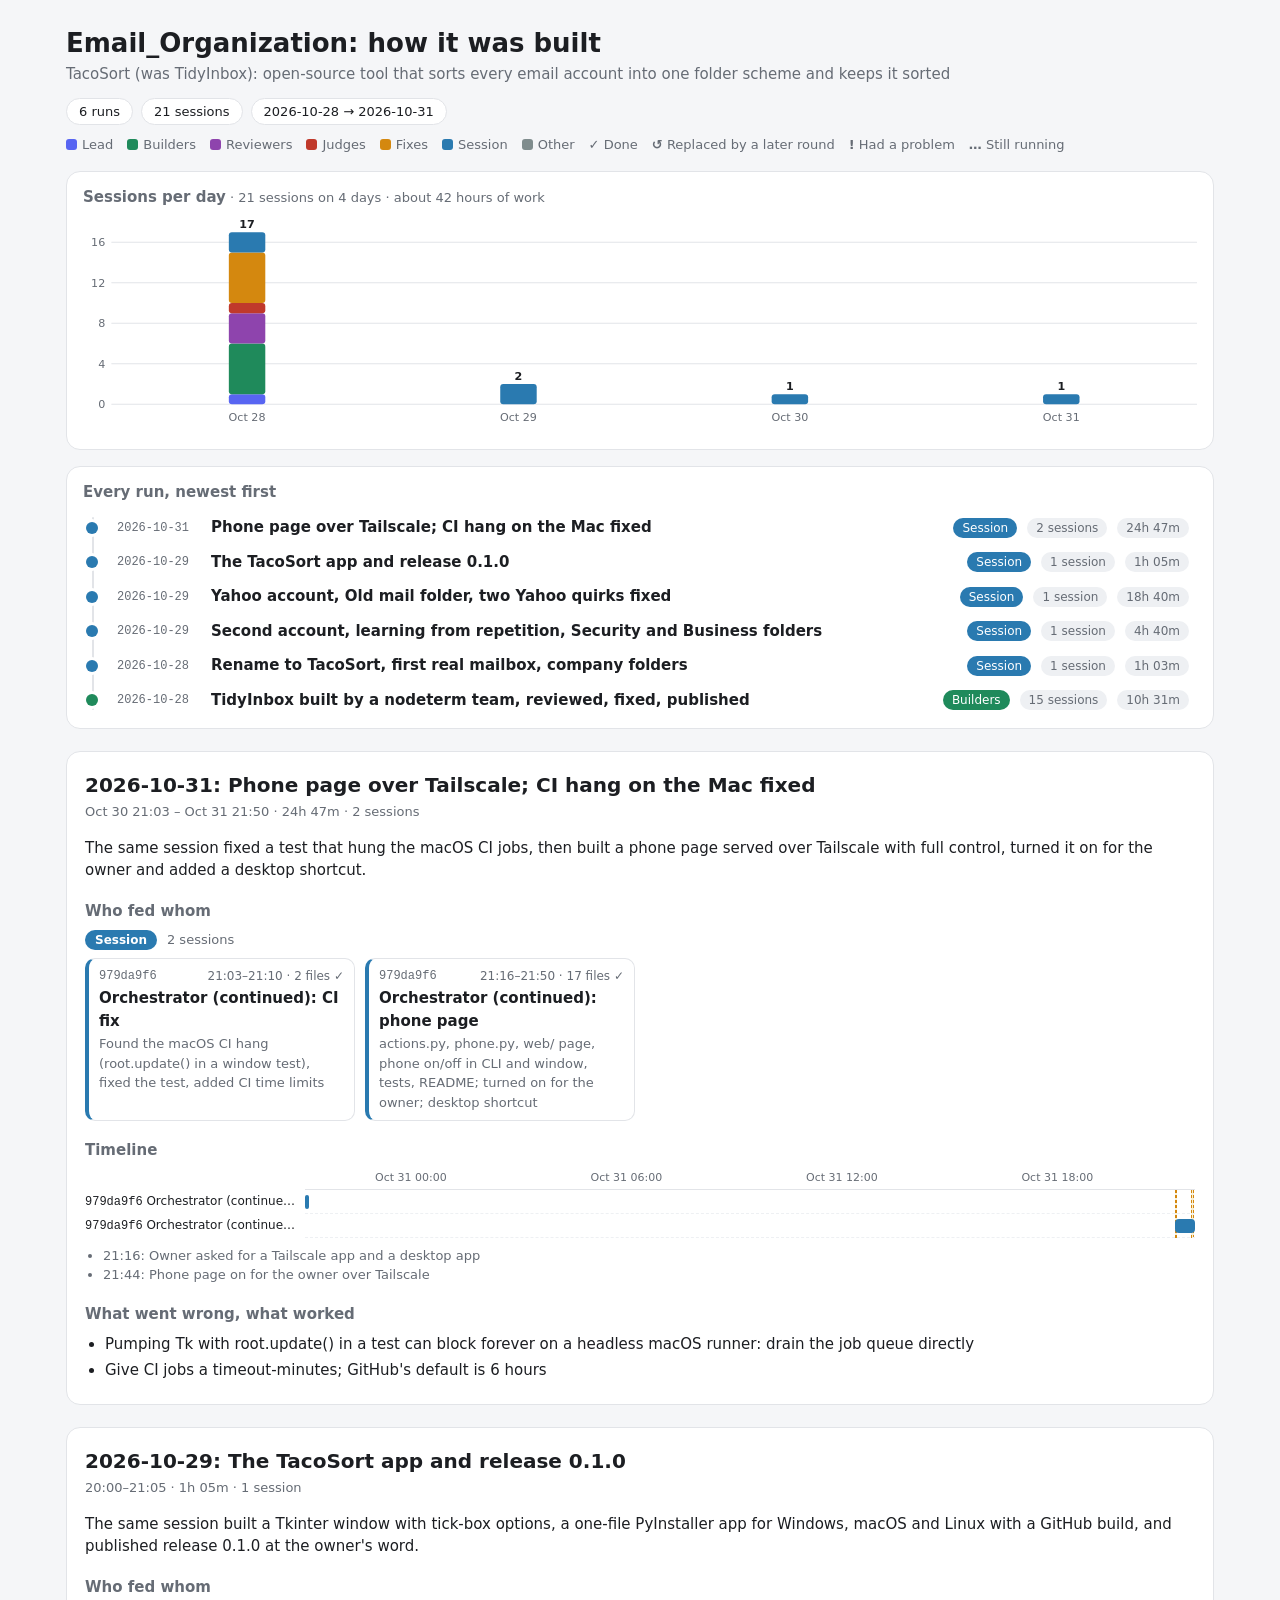
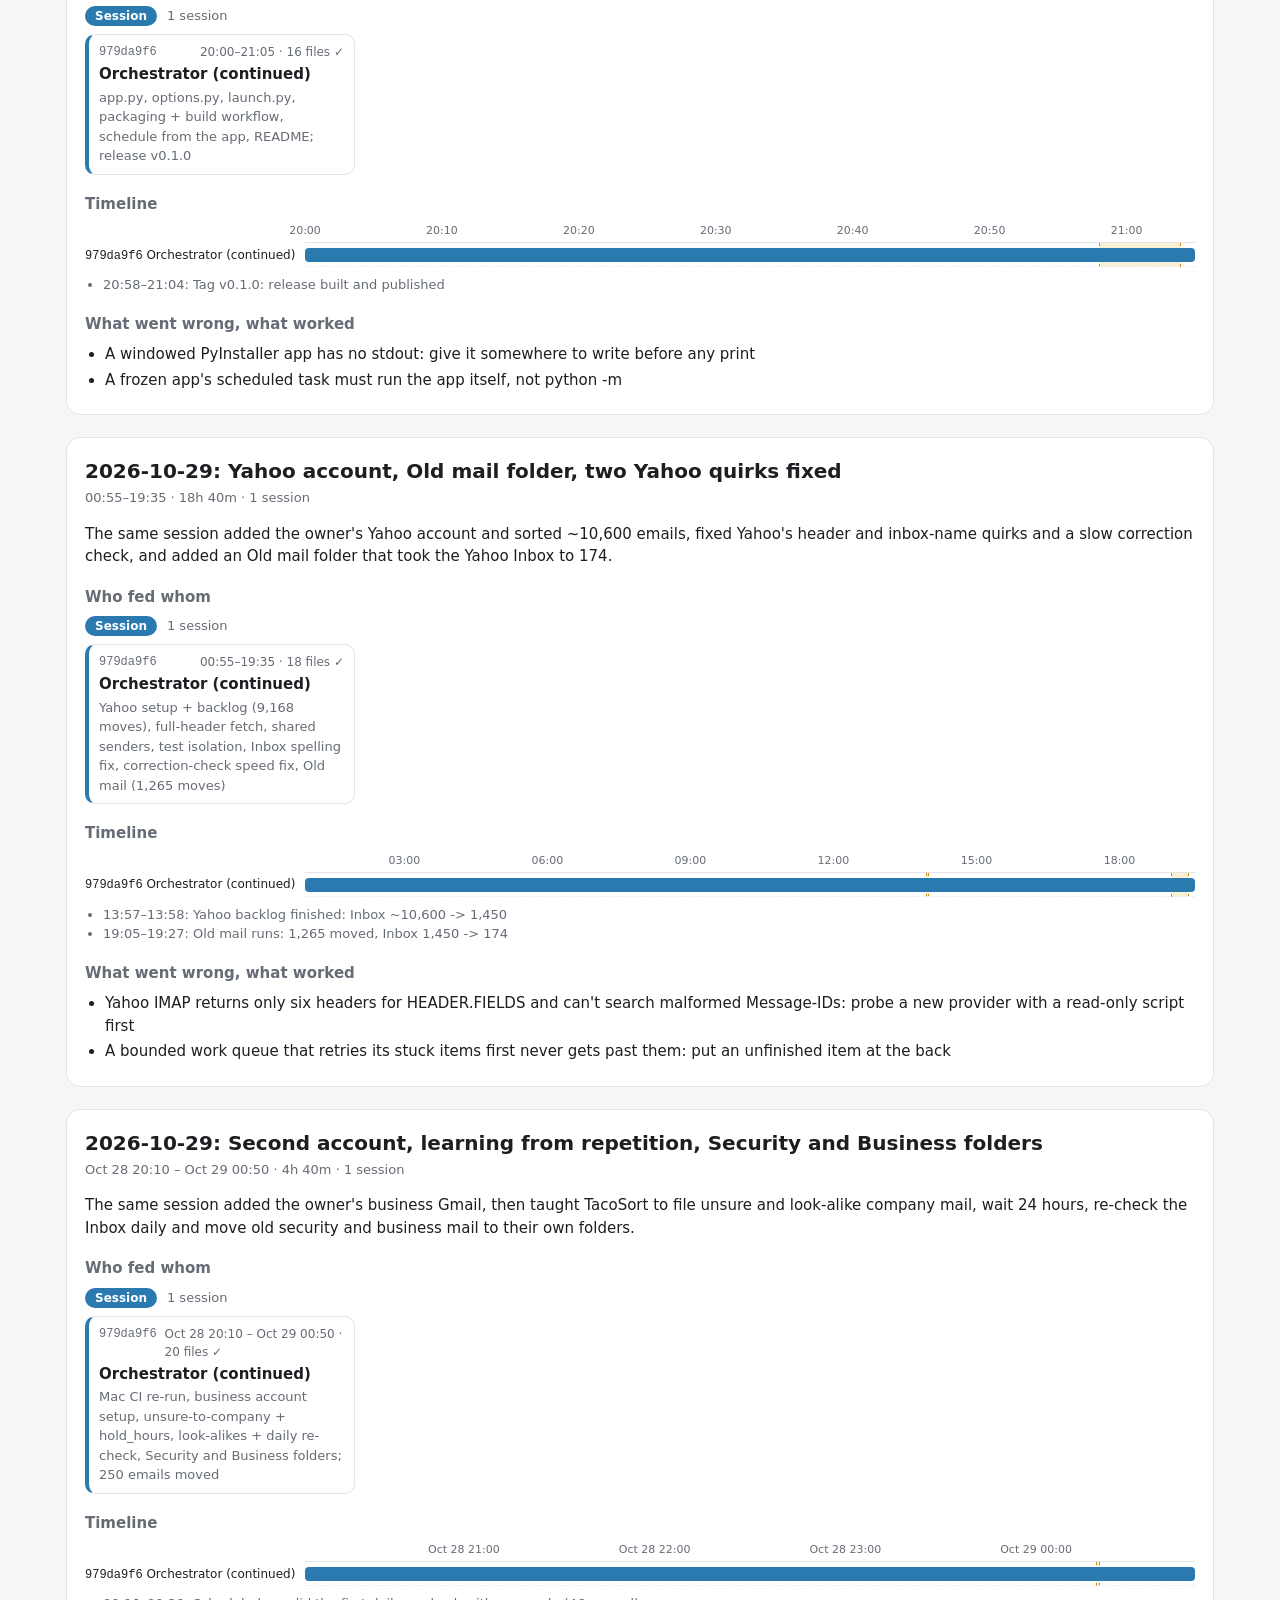
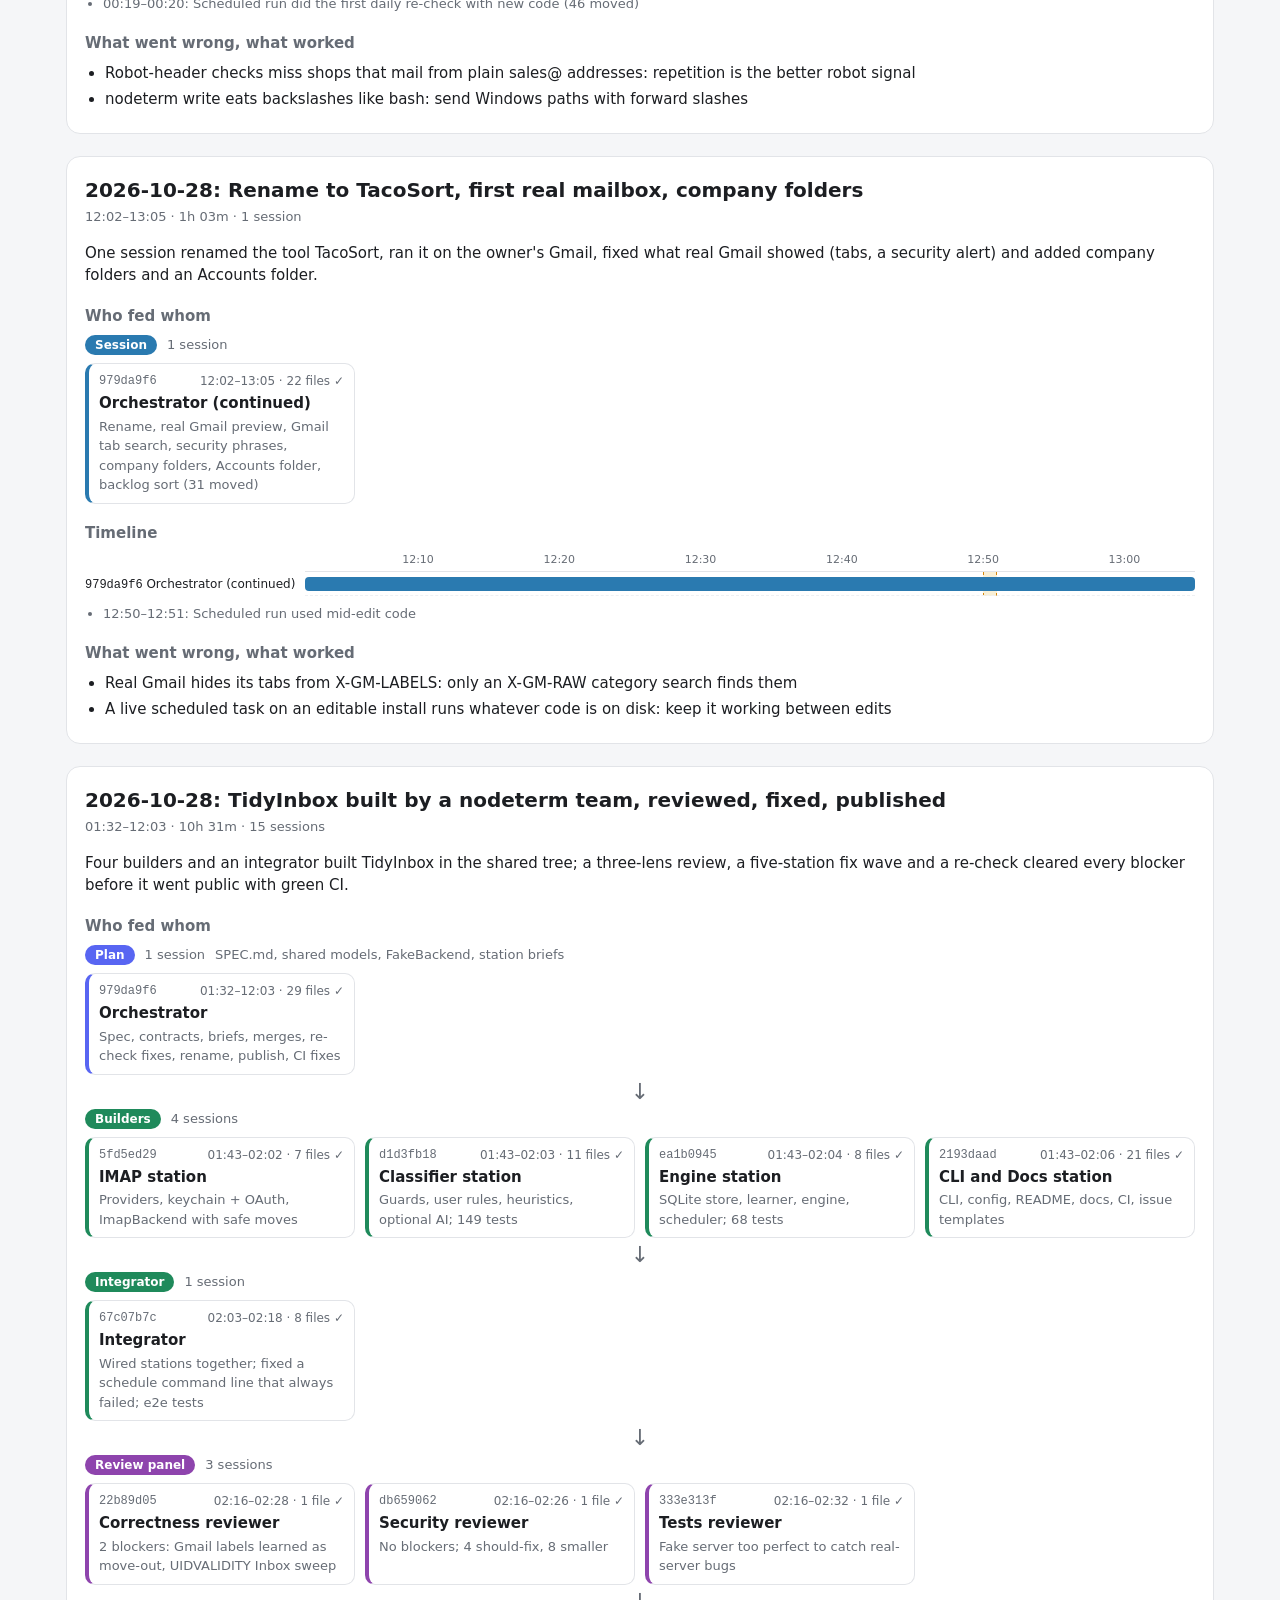
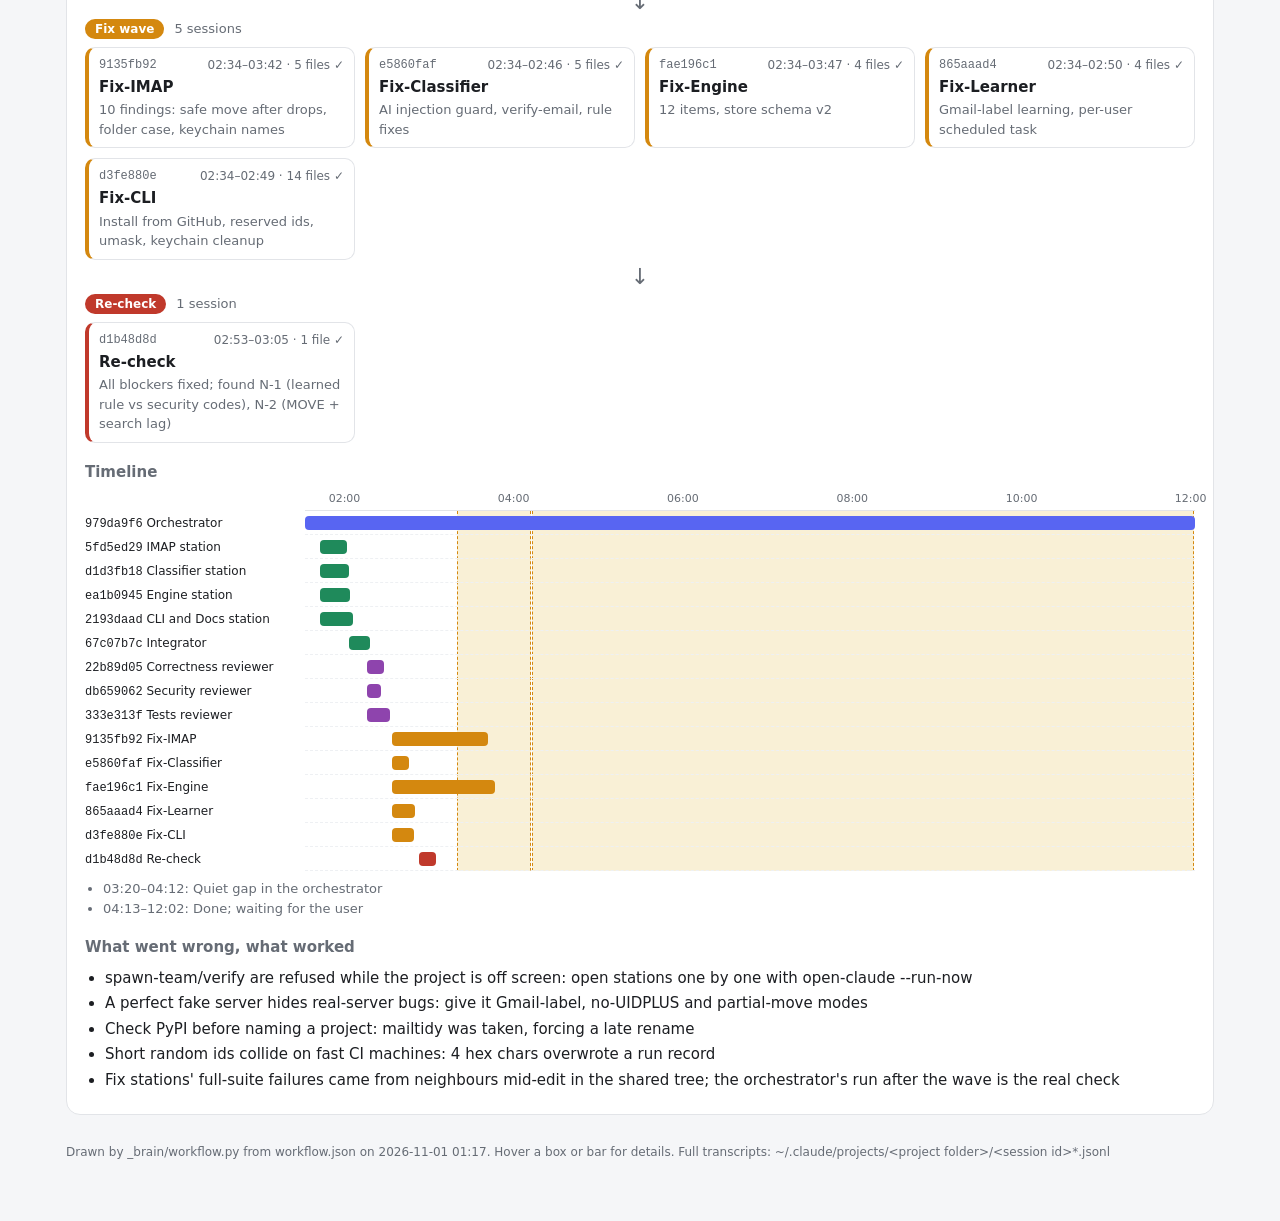
==== WORKFLOW.html @ b7fa6d0a "Fix the 2026-11-01 security audit and slop check findings Security (Security_Agent_Audit report 2026" ====
<!doctype html>
<html lang="en"><head><meta charset="utf-8"><meta name="viewport" content="width=device-width, initial-scale=1">
<title>Email_Organization workflow</title><style>
:root { --bg:#f5f6f8; --card:#fff; --text:#1c1e22; --muted:#666c75; --line:#e2e4e8; --soft:#eef0f3;
  --lead:#5865f2; --build:#1f8a5b; --review:#8e44ad; --judge:#c0392b; --fix:#d4880f; --solo:#2a7ab0;
  --other:#7f8c8d; --event:rgba(217,164,0,.16); }
@media (prefers-color-scheme: dark) { :root { --bg:#141518; --card:#1e2024; --text:#e7e8eb; --muted:#9aa0a8;
  --line:#30333a; --soft:#26282d; --lead:#7b86ff; --build:#3cbf86; --review:#b57ad0; --judge:#e5675a;
  --fix:#f0a53a; --solo:#55a7dd; --event:rgba(240,180,40,.14); } }
* { box-sizing:border-box; }
body { margin:0; background:var(--bg); color:var(--text); font:15px/1.5 "Segoe UI", system-ui, sans-serif; }
.wrap { max-width:1180px; margin:0 auto; padding:24px 16px 60px; }
h1 { margin:0; font-size:26px; } h2 { margin:0 0 2px; font-size:20px; } h3 { margin:18px 0 8px; font-size:15px; color:var(--muted); font-weight:600; }
.muted { color:var(--muted); } .small { font-size:13px; }
.chips { display:flex; flex-wrap:wrap; gap:8px; margin:12px 0 4px; }
.chip { background:var(--card); border:1px solid var(--line); border-radius:999px; padding:3px 12px; font-size:13px; }
.legend { display:flex; flex-wrap:wrap; gap:14px; margin:10px 0 0; font-size:13px; color:var(--muted); }
.sw { display:inline-block; width:11px; height:11px; border-radius:3px; margin-right:5px; vertical-align:-1px; }
.toc { margin:18px 0 6px; display:flex; flex-direction:column; gap:4px; }
.toc a { color:var(--text); text-decoration:none; } .toc a:hover { text-decoration:underline; }
.run { background:var(--card); border:1px solid var(--line); border-radius:14px; padding:18px 18px 20px; margin-top:22px; overflow:hidden; }
h1, h2 { overflow-wrap:anywhere; }
.stage { position:relative; }
.stage-head { display:flex; align-items:baseline; gap:10px; flex-wrap:wrap; margin-bottom:8px; }
.pill { color:#fff; border-radius:999px; padding:1px 10px; font-size:12px; font-weight:600; }
.boxes { display:grid; grid-template-columns:repeat(auto-fill, minmax(220px, 1fr)); gap:10px; }
.box { border:1px solid var(--line); border-left:4px solid var(--k); border-radius:10px; padding:8px 10px;
  background:var(--card); min-width:0; }
.box.superseded { opacity:.6; } .box.problem { border-color:var(--judge); border-left-color:var(--judge); }
.box .top { display:flex; justify-content:space-between; gap:8px; font-size:12px; color:var(--muted); }
.box .role { font-weight:600; margin:2px 0; }
.box .did { font-size:13px; color:var(--muted); display:-webkit-box; -webkit-line-clamp:5; -webkit-box-orient:vertical; overflow:hidden; }
.id { font-family:Consolas, monospace; }
.badge { font-weight:700; }
.arrow { text-align:center; color:var(--muted); font-size:22px; line-height:1; margin:6px 0; }
.gantt { position:relative; margin-top:6px; }
.axis { position:relative; height:20px; margin-left:var(--lbl); font-size:11px; color:var(--muted); border-bottom:1px solid var(--line); }
.tick { position:absolute; transform:translateX(-50%); white-space:nowrap; }
.row { display:flex; align-items:center; height:24px; }
.row .lbl { width:var(--lbl); flex:none; font-size:12px; white-space:nowrap; overflow:hidden; text-overflow:ellipsis; padding-right:8px; }
.track { position:relative; flex:1; height:100%; border-bottom:1px dashed var(--soft); }
.bar { position:absolute; top:5px; height:14px; border-radius:4px; background:var(--k); min-width:3px; }
.bar.superseded { opacity:.45; }
.band { position:absolute; top:0; bottom:0; background:var(--event); border-left:1px dashed var(--fix); border-right:1px dashed var(--fix); }
.band-wrap { position:absolute; top:20px; bottom:0; left:var(--lbl); right:0; pointer-events:none; }
.events { margin:8px 0 0; padding-left:18px; font-size:13px; color:var(--muted); }
ul.lessons { margin:4px 0 0; padding-left:20px; } ul.lessons li { margin:3px 0; }
footer { margin-top:28px; font-size:12px; color:var(--muted); }
.panel { background:var(--card); border:1px solid var(--line); border-radius:14px; padding:14px 16px 10px; margin-top:16px; }
.chart svg { width:100%; height:auto; display:block; }
.chart .lbl { font-size:11px; fill:var(--muted); } .chart .num { font-size:11px; fill:var(--text); font-weight:600; }
.chart .grid { stroke:var(--line); stroke-width:1; }
.tl { position:relative; margin:4px 0 0; padding-left:26px; }
.tl::before { content:""; position:absolute; left:9px; top:6px; bottom:6px; width:2px; background:var(--line); border-radius:2px; }
.tl a { position:relative; display:flex; align-items:center; gap:10px; flex-wrap:wrap; padding:5px 8px; margin:2px 0;
  color:var(--text); text-decoration:none; border-radius:10px; }
.tl a:hover { background:var(--soft); }
.tl .dot { position:absolute; left:-23px; top:50%; width:12px; height:12px; margin-top:-6px; border-radius:50%;
  background:var(--k); box-shadow:0 0 0 3px var(--card); }
.tl .date { font-size:12px; color:var(--muted); font-family:Consolas, monospace; min-width:84px; }
.tl .t { font-weight:600; flex:1 1 280px; min-width:0; }
.tl .tag { font-size:12px; border-radius:999px; padding:1px 9px; background:var(--soft); color:var(--muted); white-space:nowrap; }
.tl .tag.k { background:var(--k); color:#fff; }
@media (max-width:600px) { .wrap { padding:16px 12px 40px; } .run { padding:14px 12px; } :root { --lbl:110px !important; } }
</style></head>
<body><div class="wrap">
<h1>Email_Organization: how it was built</h1>
<div class="muted">TacoSort (was TidyInbox): open-source tool that sorts every email account into one folder scheme and keeps it sorted</div>
<div class="chips"><span class="chip">6 runs</span><span class="chip">21 sessions</span><span class="chip">2026-10-28 → 2026-10-31</span></div>
<div class="legend"><span><span class="sw" style="background:var(--lead)"></span>Lead</span><span><span class="sw" style="background:var(--build)"></span>Builders</span><span><span class="sw" style="background:var(--review)"></span>Reviewers</span><span><span class="sw" style="background:var(--judge)"></span>Judges</span><span><span class="sw" style="background:var(--fix)"></span>Fixes</span><span><span class="sw" style="background:var(--solo)"></span>Session</span><span><span class="sw" style="background:var(--other)"></span>Other</span><span><b>✓</b> Done</span><span><b>↺</b> Replaced by a later round</span><span><b>!</b> Had a problem</span><span><b>…</b> Still running</span></div>
<div class="panel chart"><h3 style="margin-top:0">Sessions per day<span class="muted small" style="font-weight:400"> · 21 sessions on 4 days · about 42 hours of work</span></h3><svg viewBox="0 0 1100 220" role="img" aria-label="Sessions per day"><line class="grid" x1="28" x2="1100" y1="186.0" y2="186.0"/><text class="lbl" x="22" y="190.0" text-anchor="end">0</text><line class="grid" x1="28" x2="1100" y1="146.0" y2="146.0"/><text class="lbl" x="22" y="150.0" text-anchor="end">4</text><line class="grid" x1="28" x2="1100" y1="106.0" y2="106.0"/><text class="lbl" x="22" y="110.0" text-anchor="end">8</text><line class="grid" x1="28" x2="1100" y1="66.0" y2="66.0"/><text class="lbl" x="22" y="70.0" text-anchor="end">12</text><line class="grid" x1="28" x2="1100" y1="26.0" y2="26.0"/><text class="lbl" x="22" y="30.0" text-anchor="end">16</text><rect x="144.0" y="176.0" width="36.0" height="10.0" rx="3" fill="var(--lead)"><title>2026-10-28: 1 lead</title></rect><rect x="144.0" y="126.0" width="36.0" height="50.0" rx="3" fill="var(--build)"><title>2026-10-28: 5 builders</title></rect><rect x="144.0" y="96.0" width="36.0" height="30.0" rx="3" fill="var(--review)"><title>2026-10-28: 3 reviewers</title></rect><rect x="144.0" y="86.0" width="36.0" height="10.0" rx="3" fill="var(--judge)"><title>2026-10-28: 1 judges</title></rect><rect x="144.0" y="36.0" width="36.0" height="50.0" rx="3" fill="var(--fix)"><title>2026-10-28: 5 fixes</title></rect><rect x="144.0" y="16.0" width="36.0" height="20.0" rx="3" fill="var(--solo)"><title>2026-10-28: 2 session</title></rect><text class="num" x="162.0" y="12.0" text-anchor="middle">17</text><text class="lbl" x="162.0" y="202" text-anchor="middle">Oct 28</text><rect x="412.0" y="166.0" width="36.0" height="20.0" rx="3" fill="var(--solo)"><title>2026-10-29: 2 session</title></rect><text class="num" x="430.0" y="162.0" text-anchor="middle">2</text><text class="lbl" x="430.0" y="202" text-anchor="middle">Oct 29</text><rect x="680.0" y="176.0" width="36.0" height="10.0" rx="3" fill="var(--solo)"><title>2026-10-30: 1 session</title></rect><text class="num" x="698.0" y="172.0" text-anchor="middle">1</text><text class="lbl" x="698.0" y="202" text-anchor="middle">Oct 30</text><rect x="948.0" y="176.0" width="36.0" height="10.0" rx="3" fill="var(--solo)"><title>2026-10-31: 1 session</title></rect><text class="num" x="966.0" y="172.0" text-anchor="middle">1</text><text class="lbl" x="966.0" y="202" text-anchor="middle">Oct 31</text></svg></div>
<div class="panel"><h3 style="margin-top:0">Every run, newest first</h3><nav class="tl"><a href="#run0" style="--k:var(--solo)"><span class="dot"></span><span class="date">2026-10-31</span><span class="t">Phone page over Tailscale; CI hang on the Mac fixed</span><span class="tag k">Session</span><span class="tag">2 sessions</span><span class="tag">24h 47m</span></a><a href="#run1" style="--k:var(--solo)"><span class="dot"></span><span class="date">2026-10-29</span><span class="t">The TacoSort app and release 0.1.0</span><span class="tag k">Session</span><span class="tag">1 session</span><span class="tag">1h 05m</span></a><a href="#run2" style="--k:var(--solo)"><span class="dot"></span><span class="date">2026-10-29</span><span class="t">Yahoo account, Old mail folder, two Yahoo quirks fixed</span><span class="tag k">Session</span><span class="tag">1 session</span><span class="tag">18h 40m</span></a><a href="#run3" style="--k:var(--solo)"><span class="dot"></span><span class="date">2026-10-29</span><span class="t">Second account, learning from repetition, Security and Business folders</span><span class="tag k">Session</span><span class="tag">1 session</span><span class="tag">4h 40m</span></a><a href="#run4" style="--k:var(--solo)"><span class="dot"></span><span class="date">2026-10-28</span><span class="t">Rename to TacoSort, first real mailbox, company folders</span><span class="tag k">Session</span><span class="tag">1 session</span><span class="tag">1h 03m</span></a><a href="#run5" style="--k:var(--build)"><span class="dot"></span><span class="date">2026-10-28</span><span class="t">TidyInbox built by a nodeterm team, reviewed, fixed, published</span><span class="tag k">Builders</span><span class="tag">15 sessions</span><span class="tag">10h 31m</span></a></nav></div>
<section class="run" id="run0"><h2>2026-10-31: Phone page over Tailscale; CI hang on the Mac fixed</h2><div class="muted small">Oct 30 21:03 – Oct 31 21:50 · 24h 47m · 2 sessions</div><p>The same session fixed a test that hung the macOS CI jobs, then built a phone page served over Tailscale with full control, turned it on for the owner and added a desktop shortcut.</p><h3>Who fed whom</h3><div class="stage"><div class="stage-head"><span class="pill" style="background:var(--solo)">Session</span><span class="muted small">2 sessions</span></div><div class="boxes"><div class="box done" style="--k:var(--solo)" title="Found the macOS CI hang (root.update() in a window test), fixed the test, added CI time limits"><div class="top"><span class="id">979da9f6</span><span>21:03–21:10 · 2 files <span class="badge" title="Done">✓</span></span></div><div class="role">Orchestrator (continued): CI fix</div><div class="did">Found the macOS CI hang (root.update() in a window test), fixed the test, added CI time limits</div></div><div class="box done" style="--k:var(--solo)" title="actions.py, phone.py, web/ page, phone on/off in CLI and window, tests, README; turned on for the owner; desktop shortcut"><div class="top"><span class="id">979da9f6</span><span>21:16–21:50 · 17 files <span class="badge" title="Done">✓</span></span></div><div class="role">Orchestrator (continued): phone page</div><div class="did">actions.py, phone.py, web/ page, phone on/off in CLI and window, tests, README; turned on for the owner; desktop shortcut</div></div></div></div><h3>Timeline</h3><div class="gantt" style="--lbl:220px"><div class="axis"><span class="tick" style="left:11.90%">Oct 31 00:00</span><span class="tick" style="left:36.11%">Oct 31 06:00</span><span class="tick" style="left:60.32%">Oct 31 12:00</span><span class="tick" style="left:84.53%">Oct 31 18:00</span></div><div class="band-wrap"><div class="band" style="left:97.71%;width:0.30%" title="Owner asked for a Tailscale app and a desktop app"></div><div class="band" style="left:99.60%;width:0.30%" title="Phone page on for the owner over Tailscale"></div></div><div class="row"><div class="lbl" title="979da9f6 · Orchestrator (continued): CI fix · 21:03–21:10 (7 min)"><span class="id">979da9f6</span> Orchestrator (continued): CI fix</div><div class="track"><div class="bar done" style="--k:var(--solo);left:0.00%;width:0.47%" title="979da9f6 · Orchestrator (continued): CI fix · 21:03–21:10 (7 min)"></div></div></div><div class="row"><div class="lbl" title="979da9f6 · Orchestrator (continued): phone page · 21:16–21:50 (34 min)"><span class="id">979da9f6</span> Orchestrator (continued): phone page</div><div class="track"><div class="bar done" style="--k:var(--solo);left:97.71%;width:2.29%" title="979da9f6 · Orchestrator (continued): phone page · 21:16–21:50 (34 min)"></div></div></div></div><ul class="events"><li>21:16: Owner asked for a Tailscale app and a desktop app</li><li>21:44: Phone page on for the owner over Tailscale</li></ul><h3>What went wrong, what worked</h3><ul class="lessons"><li>Pumping Tk with root.update() in a test can block forever on a headless macOS runner: drain the job queue directly</li><li>Give CI jobs a timeout-minutes; GitHub&#x27;s default is 6 hours</li></ul></section><section class="run" id="run1"><h2>2026-10-29: The TacoSort app and release 0.1.0</h2><div class="muted small">20:00–21:05 · 1h 05m · 1 session</div><p>The same session built a Tkinter window with tick-box options, a one-file PyInstaller app for Windows, macOS and Linux with a GitHub build, and published release 0.1.0 at the owner&#x27;s word.</p><h3>Who fed whom</h3><div class="stage"><div class="stage-head"><span class="pill" style="background:var(--solo)">Session</span><span class="muted small">1 session</span></div><div class="boxes"><div class="box done" style="--k:var(--solo)" title="app.py, options.py, launch.py, packaging + build workflow, schedule from the app, README; release v0.1.0"><div class="top"><span class="id">979da9f6</span><span>20:00–21:05 · 16 files <span class="badge" title="Done">✓</span></span></div><div class="role">Orchestrator (continued)</div><div class="did">app.py, options.py, launch.py, packaging + build workflow, schedule from the app, README; release v0.1.0</div></div></div></div><h3>Timeline</h3><div class="gantt" style="--lbl:220px"><div class="axis"><span class="tick" style="left:0.00%">20:00</span><span class="tick" style="left:15.38%">20:10</span><span class="tick" style="left:30.77%">20:20</span><span class="tick" style="left:46.15%">20:30</span><span class="tick" style="left:61.54%">20:40</span><span class="tick" style="left:76.92%">20:50</span><span class="tick" style="left:92.31%">21:00</span></div><div class="band-wrap"><div class="band" style="left:89.23%;width:9.23%" title="Tag v0.1.0: release built and published"></div></div><div class="row"><div class="lbl" title="979da9f6 · Orchestrator (continued) · 20:00–21:05 (1h 05m)"><span class="id">979da9f6</span> Orchestrator (continued)</div><div class="track"><div class="bar done" style="--k:var(--solo);left:0.00%;width:100.00%" title="979da9f6 · Orchestrator (continued) · 20:00–21:05 (1h 05m)"></div></div></div></div><ul class="events"><li>20:58–21:04: Tag v0.1.0: release built and published</li></ul><h3>What went wrong, what worked</h3><ul class="lessons"><li>A windowed PyInstaller app has no stdout: give it somewhere to write before any print</li><li>A frozen app&#x27;s scheduled task must run the app itself, not python -m</li></ul></section><section class="run" id="run2"><h2>2026-10-29: Yahoo account, Old mail folder, two Yahoo quirks fixed</h2><div class="muted small">00:55–19:35 · 18h 40m · 1 session</div><p>The same session added the owner&#x27;s Yahoo account and sorted ~10,600 emails, fixed Yahoo&#x27;s header and inbox-name quirks and a slow correction check, and added an Old mail folder that took the Yahoo Inbox to 174.</p><h3>Who fed whom</h3><div class="stage"><div class="stage-head"><span class="pill" style="background:var(--solo)">Session</span><span class="muted small">1 session</span></div><div class="boxes"><div class="box done" style="--k:var(--solo)" title="Yahoo setup + backlog (9,168 moves), full-header fetch, shared senders, test isolation, Inbox spelling fix, correction-check speed fix, Old mail (1,265 moves)"><div class="top"><span class="id">979da9f6</span><span>00:55–19:35 · 18 files <span class="badge" title="Done">✓</span></span></div><div class="role">Orchestrator (continued)</div><div class="did">Yahoo setup + backlog (9,168 moves), full-header fetch, shared senders, test isolation, Inbox spelling fix, correction-check speed fix, Old mail (1,265 moves)</div></div></div></div><h3>Timeline</h3><div class="gantt" style="--lbl:220px"><div class="axis"><span class="tick" style="left:11.16%">03:00</span><span class="tick" style="left:27.23%">06:00</span><span class="tick" style="left:43.30%">09:00</span><span class="tick" style="left:59.38%">12:00</span><span class="tick" style="left:75.45%">15:00</span><span class="tick" style="left:91.52%">18:00</span></div><div class="band-wrap"><div class="band" style="left:69.82%;width:0.30%" title="Yahoo backlog finished: Inbox ~10,600 -&gt; 1,450"></div><div class="band" style="left:97.32%;width:1.96%" title="Old mail runs: 1,265 moved, Inbox 1,450 -&gt; 174"></div></div><div class="row"><div class="lbl" title="979da9f6 · Orchestrator (continued) · 00:55–19:35 (18h 40m)"><span class="id">979da9f6</span> Orchestrator (continued)</div><div class="track"><div class="bar done" style="--k:var(--solo);left:0.00%;width:100.00%" title="979da9f6 · Orchestrator (continued) · 00:55–19:35 (18h 40m)"></div></div></div></div><ul class="events"><li>13:57–13:58: Yahoo backlog finished: Inbox ~10,600 -&gt; 1,450</li><li>19:05–19:27: Old mail runs: 1,265 moved, Inbox 1,450 -&gt; 174</li></ul><h3>What went wrong, what worked</h3><ul class="lessons"><li>Yahoo IMAP returns only six headers for HEADER.FIELDS and can&#x27;t search malformed Message-IDs: probe a new provider with a read-only script first</li><li>A bounded work queue that retries its stuck items first never gets past them: put an unfinished item at the back</li></ul></section><section class="run" id="run3"><h2>2026-10-29: Second account, learning from repetition, Security and Business folders</h2><div class="muted small">Oct 28 20:10 – Oct 29 00:50 · 4h 40m · 1 session</div><p>The same session added the owner&#x27;s business Gmail, then taught TacoSort to file unsure and look-alike company mail, wait 24 hours, re-check the Inbox daily and move old security and business mail to their own folders.</p><h3>Who fed whom</h3><div class="stage"><div class="stage-head"><span class="pill" style="background:var(--solo)">Session</span><span class="muted small">1 session</span></div><div class="boxes"><div class="box done" style="--k:var(--solo)" title="Mac CI re-run, business account setup, unsure-to-company + hold_hours, look-alikes + daily re-check, Security and Business folders; 250 emails moved"><div class="top"><span class="id">979da9f6</span><span>Oct 28 20:10 – Oct 29 00:50 · 20 files <span class="badge" title="Done">✓</span></span></div><div class="role">Orchestrator (continued)</div><div class="did">Mac CI re-run, business account setup, unsure-to-company + hold_hours, look-alikes + daily re-check, Security and Business folders; 250 emails moved</div></div></div></div><h3>Timeline</h3><div class="gantt" style="--lbl:220px"><div class="axis"><span class="tick" style="left:17.86%">Oct 28 21:00</span><span class="tick" style="left:39.29%">Oct 28 22:00</span><span class="tick" style="left:60.71%">Oct 28 23:00</span><span class="tick" style="left:82.14%">Oct 29 00:00</span></div><div class="band-wrap"><div class="band" style="left:88.93%;width:0.36%" title="Scheduled run did the first daily re-check with new code (46 moved)"></div></div><div class="row"><div class="lbl" title="979da9f6 · Orchestrator (continued) · Oct 28 20:10 – Oct 29 00:50 (4h 40m)"><span class="id">979da9f6</span> Orchestrator (continued)</div><div class="track"><div class="bar done" style="--k:var(--solo);left:0.00%;width:100.00%" title="979da9f6 · Orchestrator (continued) · Oct 28 20:10 – Oct 29 00:50 (4h 40m)"></div></div></div></div><ul class="events"><li>00:19–00:20: Scheduled run did the first daily re-check with new code (46 moved)</li></ul><h3>What went wrong, what worked</h3><ul class="lessons"><li>Robot-header checks miss shops that mail from plain sales@ addresses: repetition is the better robot signal</li><li>nodeterm write eats backslashes like bash: send Windows paths with forward slashes</li></ul></section><section class="run" id="run4"><h2>2026-10-28: Rename to TacoSort, first real mailbox, company folders</h2><div class="muted small">12:02–13:05 · 1h 03m · 1 session</div><p>One session renamed the tool TacoSort, ran it on the owner&#x27;s Gmail, fixed what real Gmail showed (tabs, a security alert) and added company folders and an Accounts folder.</p><h3>Who fed whom</h3><div class="stage"><div class="stage-head"><span class="pill" style="background:var(--solo)">Session</span><span class="muted small">1 session</span></div><div class="boxes"><div class="box done" style="--k:var(--solo)" title="Rename, real Gmail preview, Gmail tab search, security phrases, company folders, Accounts folder, backlog sort (31 moved)"><div class="top"><span class="id">979da9f6</span><span>12:02–13:05 · 22 files <span class="badge" title="Done">✓</span></span></div><div class="role">Orchestrator (continued)</div><div class="did">Rename, real Gmail preview, Gmail tab search, security phrases, company folders, Accounts folder, backlog sort (31 moved)</div></div></div></div><h3>Timeline</h3><div class="gantt" style="--lbl:220px"><div class="axis"><span class="tick" style="left:12.70%">12:10</span><span class="tick" style="left:28.57%">12:20</span><span class="tick" style="left:44.44%">12:30</span><span class="tick" style="left:60.32%">12:40</span><span class="tick" style="left:76.19%">12:50</span><span class="tick" style="left:92.06%">13:00</span></div><div class="band-wrap"><div class="band" style="left:76.19%;width:1.59%" title="Scheduled run used mid-edit code"></div></div><div class="row"><div class="lbl" title="979da9f6 · Orchestrator (continued) · 12:02–13:05 (1h 03m)"><span class="id">979da9f6</span> Orchestrator (continued)</div><div class="track"><div class="bar done" style="--k:var(--solo);left:0.00%;width:100.00%" title="979da9f6 · Orchestrator (continued) · 12:02–13:05 (1h 03m)"></div></div></div></div><ul class="events"><li>12:50–12:51: Scheduled run used mid-edit code</li></ul><h3>What went wrong, what worked</h3><ul class="lessons"><li>Real Gmail hides its tabs from X-GM-LABELS: only an X-GM-RAW category search finds them</li><li>A live scheduled task on an editable install runs whatever code is on disk: keep it working between edits</li></ul></section><section class="run" id="run5"><h2>2026-10-28: TidyInbox built by a nodeterm team, reviewed, fixed, published</h2><div class="muted small">01:32–12:03 · 10h 31m · 15 sessions</div><p>Four builders and an integrator built TidyInbox in the shared tree; a three-lens review, a five-station fix wave and a re-check cleared every blocker before it went public with green CI.</p><h3>Who fed whom</h3><div class="stage"><div class="stage-head"><span class="pill" style="background:var(--lead)">Plan</span><span class="muted small">1 session</span><span class="muted small">SPEC.md, shared models, FakeBackend, station briefs</span></div><div class="boxes"><div class="box done" style="--k:var(--lead)" title="Spec, contracts, briefs, merges, re-check fixes, rename, publish, CI fixes"><div class="top"><span class="id">979da9f6</span><span>01:32–12:03 · 29 files <span class="badge" title="Done">✓</span></span></div><div class="role">Orchestrator</div><div class="did">Spec, contracts, briefs, merges, re-check fixes, rename, publish, CI fixes</div></div></div></div><div class="arrow">↓</div><div class="stage"><div class="stage-head"><span class="pill" style="background:var(--build)">Builders</span><span class="muted small">4 sessions</span></div><div class="boxes"><div class="box done" style="--k:var(--build)" title="Providers, keychain + OAuth, ImapBackend with safe moves"><div class="top"><span class="id">5fd5ed29</span><span>01:43–02:02 · 7 files <span class="badge" title="Done">✓</span></span></div><div class="role">IMAP station</div><div class="did">Providers, keychain + OAuth, ImapBackend with safe moves</div></div><div class="box done" style="--k:var(--build)" title="Guards, user rules, heuristics, optional AI; 149 tests"><div class="top"><span class="id">d1d3fb18</span><span>01:43–02:03 · 11 files <span class="badge" title="Done">✓</span></span></div><div class="role">Classifier station</div><div class="did">Guards, user rules, heuristics, optional AI; 149 tests</div></div><div class="box done" style="--k:var(--build)" title="SQLite store, learner, engine, scheduler; 68 tests"><div class="top"><span class="id">ea1b0945</span><span>01:43–02:04 · 8 files <span class="badge" title="Done">✓</span></span></div><div class="role">Engine station</div><div class="did">SQLite store, learner, engine, scheduler; 68 tests</div></div><div class="box done" style="--k:var(--build)" title="CLI, config, README, docs, CI, issue templates"><div class="top"><span class="id">2193daad</span><span>01:43–02:06 · 21 files <span class="badge" title="Done">✓</span></span></div><div class="role">CLI and Docs station</div><div class="did">CLI, config, README, docs, CI, issue templates</div></div></div></div><div class="arrow">↓</div><div class="stage"><div class="stage-head"><span class="pill" style="background:var(--build)">Integrator</span><span class="muted small">1 session</span></div><div class="boxes"><div class="box done" style="--k:var(--build)" title="Wired stations together; fixed a schedule command line that always failed; e2e tests"><div class="top"><span class="id">67c07b7c</span><span>02:03–02:18 · 8 files <span class="badge" title="Done">✓</span></span></div><div class="role">Integrator</div><div class="did">Wired stations together; fixed a schedule command line that always failed; e2e tests</div></div></div></div><div class="arrow">↓</div><div class="stage"><div class="stage-head"><span class="pill" style="background:var(--review)">Review panel</span><span class="muted small">3 sessions</span></div><div class="boxes"><div class="box done" style="--k:var(--review)" title="2 blockers: Gmail labels learned as move-out, UIDVALIDITY Inbox sweep"><div class="top"><span class="id">22b89d05</span><span>02:16–02:28 · 1 file <span class="badge" title="Done">✓</span></span></div><div class="role">Correctness reviewer</div><div class="did">2 blockers: Gmail labels learned as move-out, UIDVALIDITY Inbox sweep</div></div><div class="box done" style="--k:var(--review)" title="No blockers; 4 should-fix, 8 smaller"><div class="top"><span class="id">db659062</span><span>02:16–02:26 · 1 file <span class="badge" title="Done">✓</span></span></div><div class="role">Security reviewer</div><div class="did">No blockers; 4 should-fix, 8 smaller</div></div><div class="box done" style="--k:var(--review)" title="Fake server too perfect to catch real-server bugs"><div class="top"><span class="id">333e313f</span><span>02:16–02:32 · 1 file <span class="badge" title="Done">✓</span></span></div><div class="role">Tests reviewer</div><div class="did">Fake server too perfect to catch real-server bugs</div></div></div></div><div class="arrow">↓</div><div class="stage"><div class="stage-head"><span class="pill" style="background:var(--fix)">Fix wave</span><span class="muted small">5 sessions</span></div><div class="boxes"><div class="box done" style="--k:var(--fix)" title="10 findings: safe move after drops, folder case, keychain names"><div class="top"><span class="id">9135fb92</span><span>02:34–03:42 · 5 files <span class="badge" title="Done">✓</span></span></div><div class="role">Fix-IMAP</div><div class="did">10 findings: safe move after drops, folder case, keychain names</div></div><div class="box done" style="--k:var(--fix)" title="AI injection guard, verify-email, rule fixes"><div class="top"><span class="id">e5860faf</span><span>02:34–02:46 · 5 files <span class="badge" title="Done">✓</span></span></div><div class="role">Fix-Classifier</div><div class="did">AI injection guard, verify-email, rule fixes</div></div><div class="box done" style="--k:var(--fix)" title="12 items, store schema v2"><div class="top"><span class="id">fae196c1</span><span>02:34–03:47 · 4 files <span class="badge" title="Done">✓</span></span></div><div class="role">Fix-Engine</div><div class="did">12 items, store schema v2</div></div><div class="box done" style="--k:var(--fix)" title="Gmail-label learning, per-user scheduled task"><div class="top"><span class="id">865aaad4</span><span>02:34–02:50 · 4 files <span class="badge" title="Done">✓</span></span></div><div class="role">Fix-Learner</div><div class="did">Gmail-label learning, per-user scheduled task</div></div><div class="box done" style="--k:var(--fix)" title="Install from GitHub, reserved ids, umask, keychain cleanup"><div class="top"><span class="id">d3fe880e</span><span>02:34–02:49 · 14 files <span class="badge" title="Done">✓</span></span></div><div class="role">Fix-CLI</div><div class="did">Install from GitHub, reserved ids, umask, keychain cleanup</div></div></div></div><div class="arrow">↓</div><div class="stage"><div class="stage-head"><span class="pill" style="background:var(--judge)">Re-check</span><span class="muted small">1 session</span></div><div class="boxes"><div class="box done" style="--k:var(--judge)" title="All blockers fixed; found N-1 (learned rule vs security codes), N-2 (MOVE + search lag)"><div class="top"><span class="id">d1b48d8d</span><span>02:53–03:05 · 1 file <span class="badge" title="Done">✓</span></span></div><div class="role">Re-check</div><div class="did">All blockers fixed; found N-1 (learned rule vs security codes), N-2 (MOVE + search lag)</div></div></div></div><h3>Timeline</h3><div class="gantt" style="--lbl:220px"><div class="axis"><span class="tick" style="left:4.44%">02:00</span><span class="tick" style="left:23.45%">04:00</span><span class="tick" style="left:42.47%">06:00</span><span class="tick" style="left:61.49%">08:00</span><span class="tick" style="left:80.51%">10:00</span><span class="tick" style="left:99.52%">12:00</span></div><div class="band-wrap"><div class="band" style="left:17.12%;width:8.24%" title="Quiet gap in the orchestrator"></div><div class="band" style="left:25.52%;width:74.33%" title="Done; waiting for the user"></div></div><div class="row"><div class="lbl" title="979da9f6 · Orchestrator · 01:32–12:03 (10h 31m)"><span class="id">979da9f6</span> Orchestrator</div><div class="track"><div class="bar done" style="--k:var(--lead);left:0.00%;width:100.00%" title="979da9f6 · Orchestrator · 01:32–12:03 (10h 31m)"></div></div></div><div class="row"><div class="lbl" title="5fd5ed29 · IMAP station · 01:43–02:02 (19 min)"><span class="id">5fd5ed29</span> IMAP station</div><div class="track"><div class="bar done" style="--k:var(--build);left:1.74%;width:3.01%" title="5fd5ed29 · IMAP station · 01:43–02:02 (19 min)"></div></div></div><div class="row"><div class="lbl" title="d1d3fb18 · Classifier station · 01:43–02:03 (20 min)"><span class="id">d1d3fb18</span> Classifier station</div><div class="track"><div class="bar done" style="--k:var(--build);left:1.74%;width:3.17%" title="d1d3fb18 · Classifier station · 01:43–02:03 (20 min)"></div></div></div><div class="row"><div class="lbl" title="ea1b0945 · Engine station · 01:43–02:04 (21 min)"><span class="id">ea1b0945</span> Engine station</div><div class="track"><div class="bar done" style="--k:var(--build);left:1.74%;width:3.33%" title="ea1b0945 · Engine station · 01:43–02:04 (21 min)"></div></div></div><div class="row"><div class="lbl" title="2193daad · CLI and Docs station · 01:43–02:06 (23 min)"><span class="id">2193daad</span> CLI and Docs station</div><div class="track"><div class="bar done" style="--k:var(--build);left:1.74%;width:3.65%" title="2193daad · CLI and Docs station · 01:43–02:06 (23 min)"></div></div></div><div class="row"><div class="lbl" title="67c07b7c · Integrator · 02:03–02:18 (15 min)"><span class="id">67c07b7c</span> Integrator</div><div class="track"><div class="bar done" style="--k:var(--build);left:4.91%;width:2.38%" title="67c07b7c · Integrator · 02:03–02:18 (15 min)"></div></div></div><div class="row"><div class="lbl" title="22b89d05 · Correctness reviewer · 02:16–02:28 (12 min)"><span class="id">22b89d05</span> Correctness reviewer</div><div class="track"><div class="bar done" style="--k:var(--review);left:6.97%;width:1.90%" title="22b89d05 · Correctness reviewer · 02:16–02:28 (12 min)"></div></div></div><div class="row"><div class="lbl" title="db659062 · Security reviewer · 02:16–02:26 (10 min)"><span class="id">db659062</span> Security reviewer</div><div class="track"><div class="bar done" style="--k:var(--review);left:6.97%;width:1.58%" title="db659062 · Security reviewer · 02:16–02:26 (10 min)"></div></div></div><div class="row"><div class="lbl" title="333e313f · Tests reviewer · 02:16–02:32 (16 min)"><span class="id">333e313f</span> Tests reviewer</div><div class="track"><div class="bar done" style="--k:var(--review);left:6.97%;width:2.54%" title="333e313f · Tests reviewer · 02:16–02:32 (16 min)"></div></div></div><div class="row"><div class="lbl" title="9135fb92 · Fix-IMAP · 02:34–03:42 (1h 08m)"><span class="id">9135fb92</span> Fix-IMAP</div><div class="track"><div class="bar done" style="--k:var(--fix);left:9.83%;width:10.78%" title="9135fb92 · Fix-IMAP · 02:34–03:42 (1h 08m)"></div></div></div><div class="row"><div class="lbl" title="e5860faf · Fix-Classifier · 02:34–02:46 (12 min)"><span class="id">e5860faf</span> Fix-Classifier</div><div class="track"><div class="bar done" style="--k:var(--fix);left:9.83%;width:1.90%" title="e5860faf · Fix-Classifier · 02:34–02:46 (12 min)"></div></div></div><div class="row"><div class="lbl" title="fae196c1 · Fix-Engine · 02:34–03:47 (1h 13m)"><span class="id">fae196c1</span> Fix-Engine</div><div class="track"><div class="bar done" style="--k:var(--fix);left:9.83%;width:11.57%" title="fae196c1 · Fix-Engine · 02:34–03:47 (1h 13m)"></div></div></div><div class="row"><div class="lbl" title="865aaad4 · Fix-Learner · 02:34–02:50 (16 min)"><span class="id">865aaad4</span> Fix-Learner</div><div class="track"><div class="bar done" style="--k:var(--fix);left:9.83%;width:2.54%" title="865aaad4 · Fix-Learner · 02:34–02:50 (16 min)"></div></div></div><div class="row"><div class="lbl" title="d3fe880e · Fix-CLI · 02:34–02:49 (15 min)"><span class="id">d3fe880e</span> Fix-CLI</div><div class="track"><div class="bar done" style="--k:var(--fix);left:9.83%;width:2.38%" title="d3fe880e · Fix-CLI · 02:34–02:49 (15 min)"></div></div></div><div class="row"><div class="lbl" title="d1b48d8d · Re-check · 02:53–03:05 (12 min)"><span class="id">d1b48d8d</span> Re-check</div><div class="track"><div class="bar done" style="--k:var(--judge);left:12.84%;width:1.90%" title="d1b48d8d · Re-check · 02:53–03:05 (12 min)"></div></div></div></div><ul class="events"><li>03:20–04:12: Quiet gap in the orchestrator</li><li>04:13–12:02: Done; waiting for the user</li></ul><h3>What went wrong, what worked</h3><ul class="lessons"><li>spawn-team/verify are refused while the project is off screen: open stations one by one with open-claude --run-now</li><li>A perfect fake server hides real-server bugs: give it Gmail-label, no-UIDPLUS and partial-move modes</li><li>Check PyPI before naming a project: mailtidy was taken, forcing a late rename</li><li>Short random ids collide on fast CI machines: 4 hex chars overwrote a run record</li><li>Fix stations&#x27; full-suite failures came from neighbours mid-edit in the shared tree; the orchestrator&#x27;s run after the wave is the real check</li></ul></section>
<footer>Drawn by _brain/workflow.py from workflow.json on 2026-11-01 01:17. Hover a box or bar for
details. Full transcripts: ~/.claude/projects/&lt;project folder&gt;/&lt;session id&gt;*.jsonl</footer>
</div></body></html>
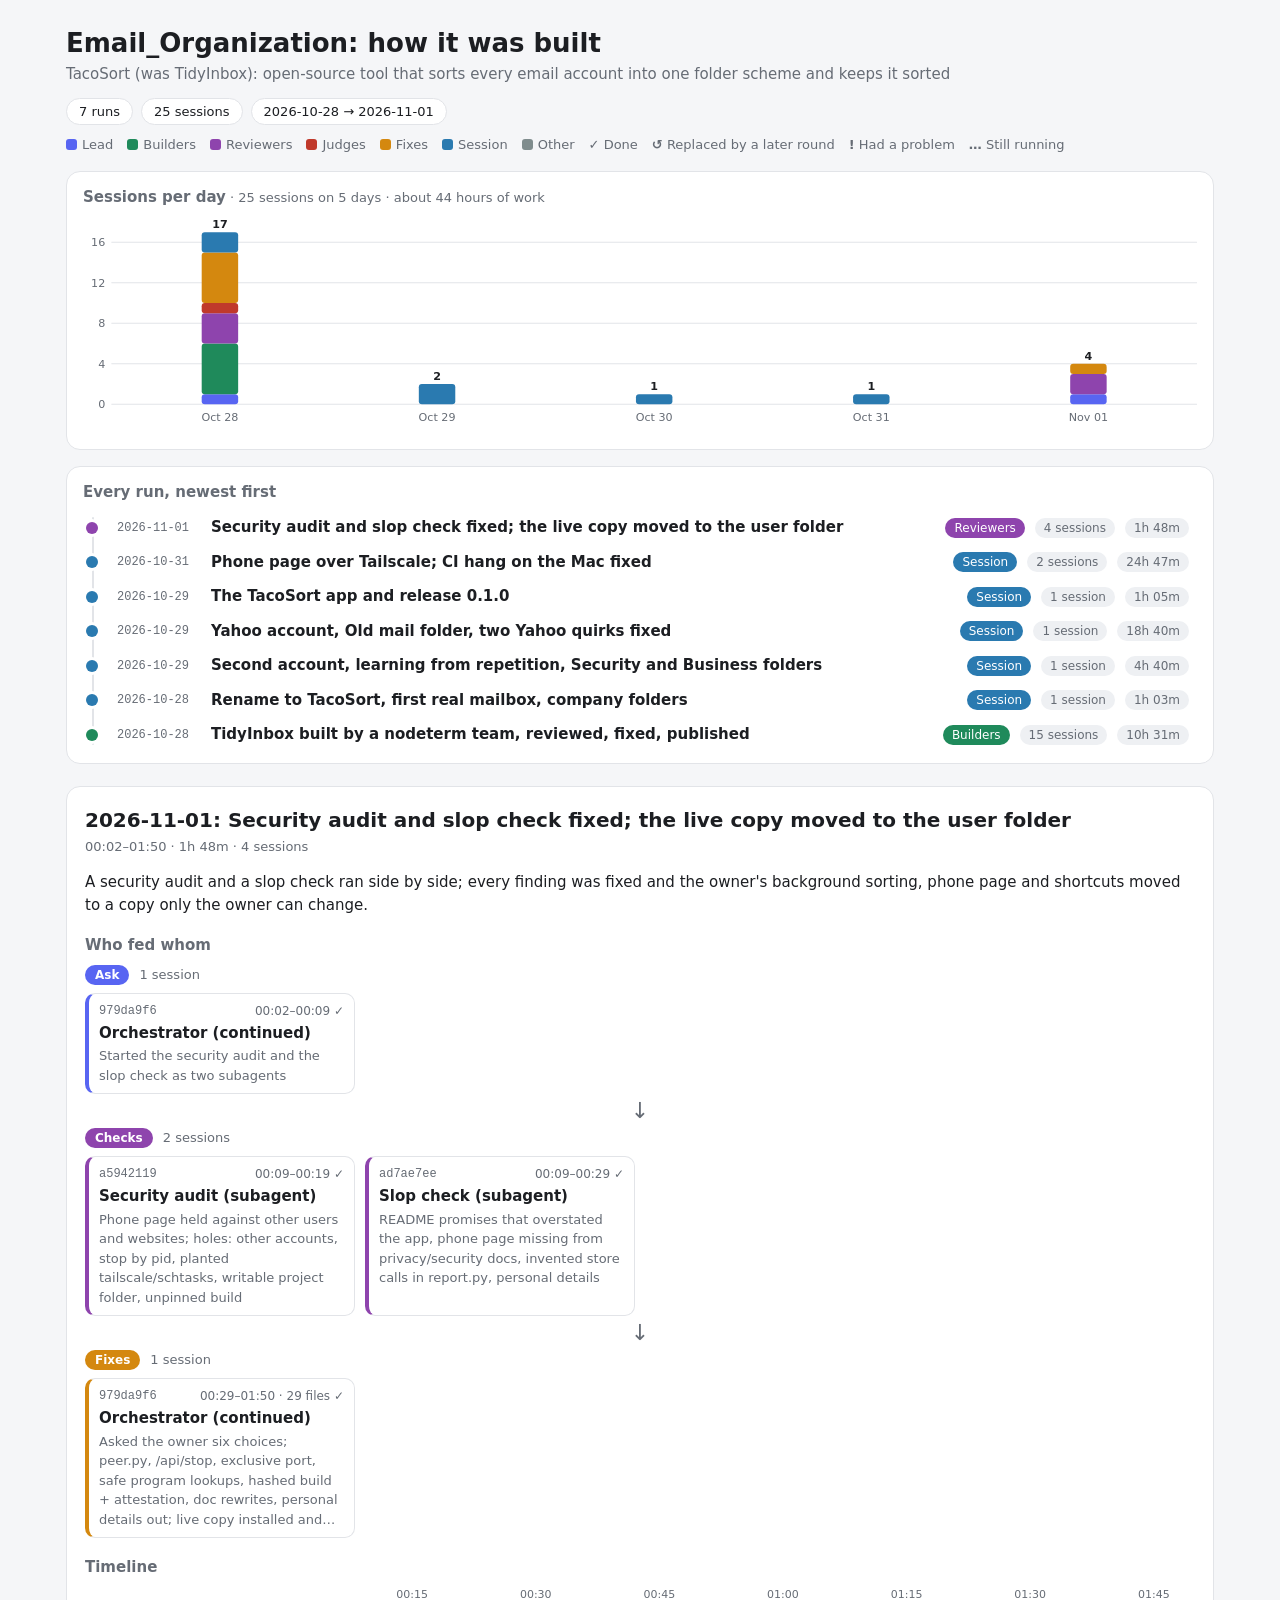
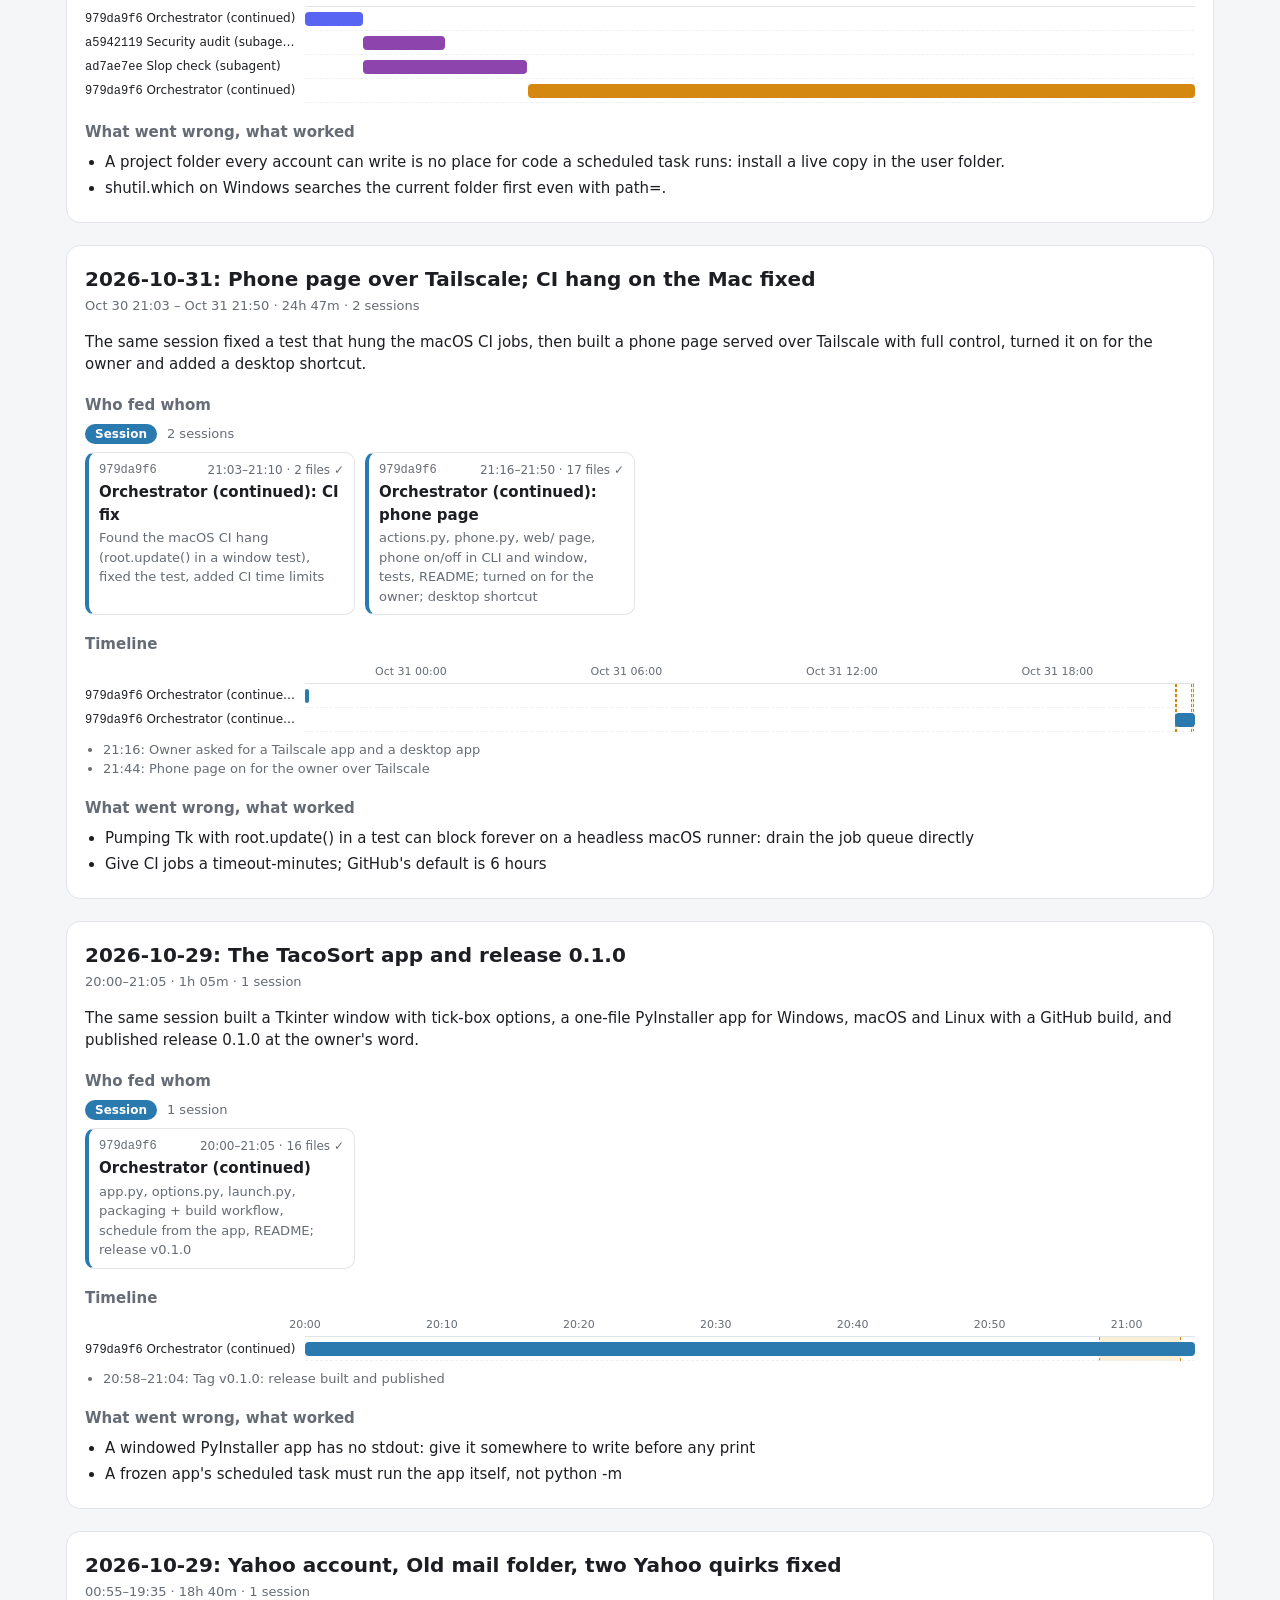
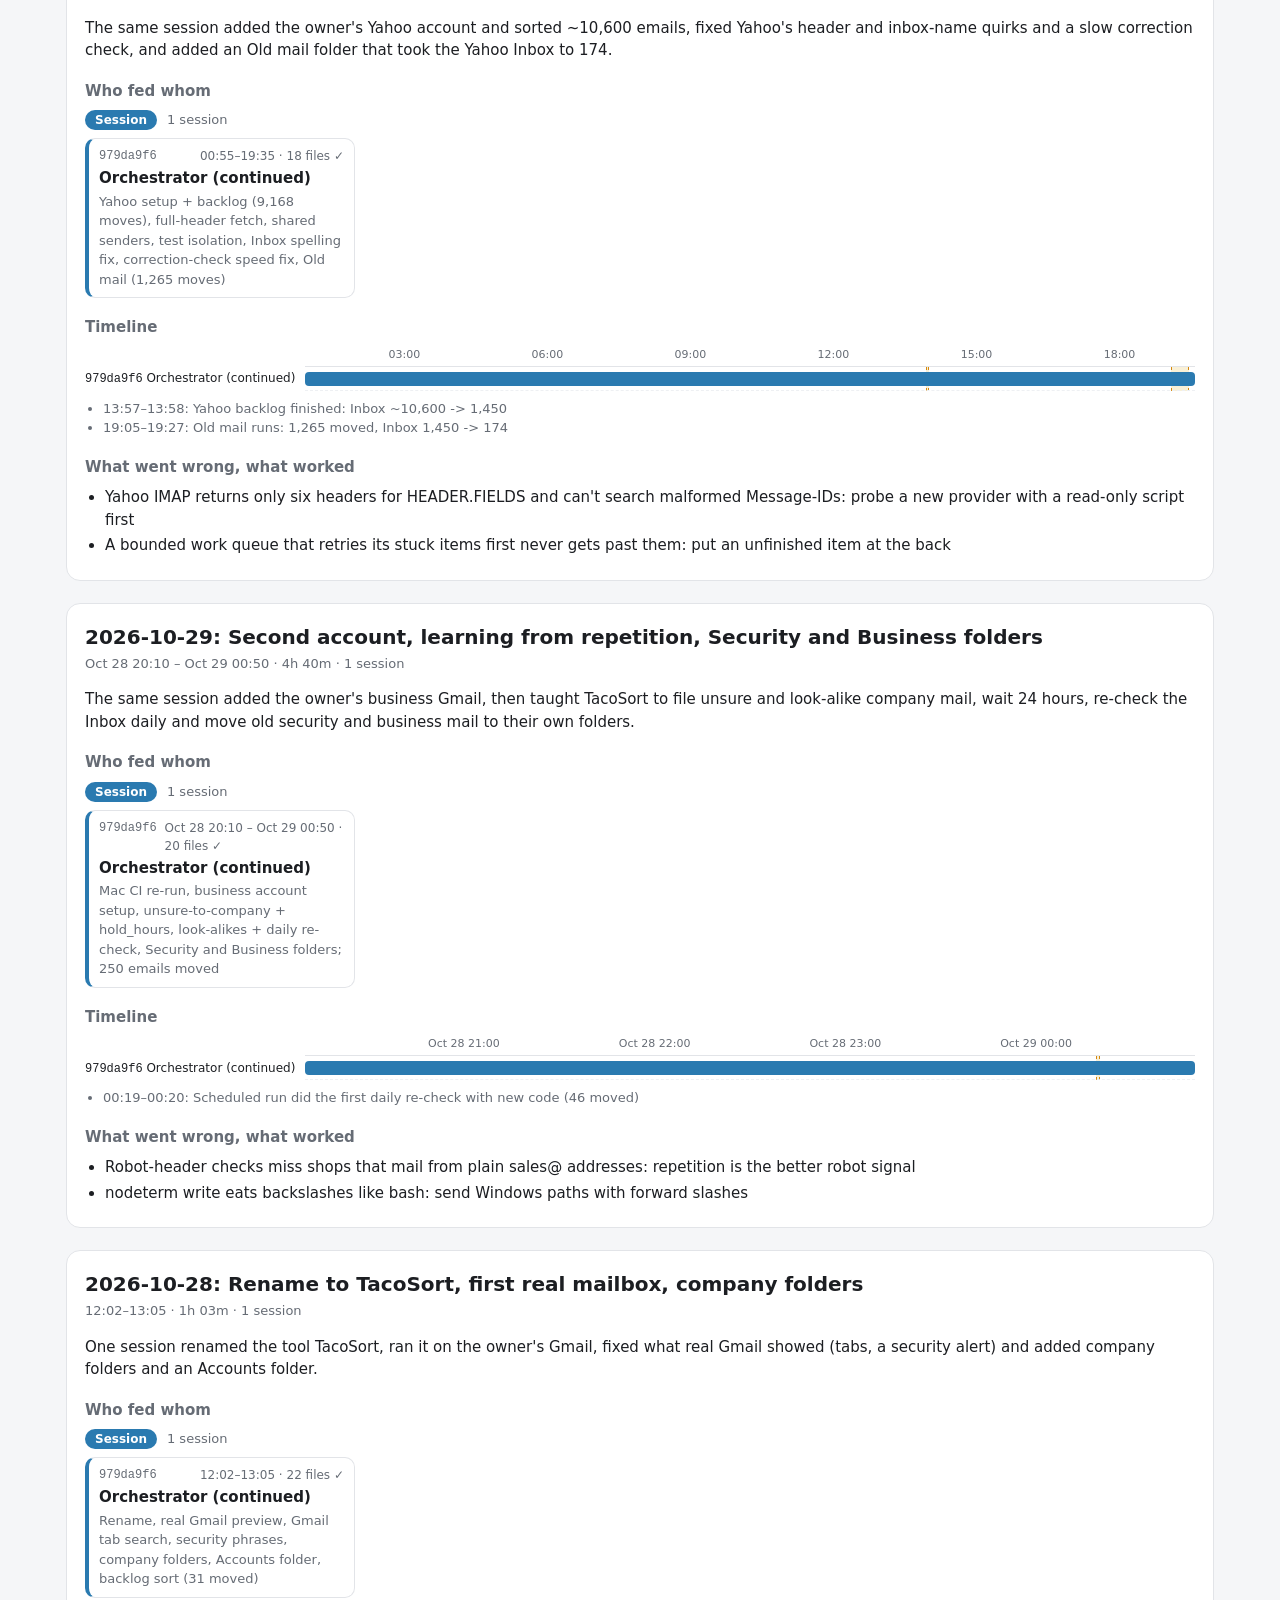
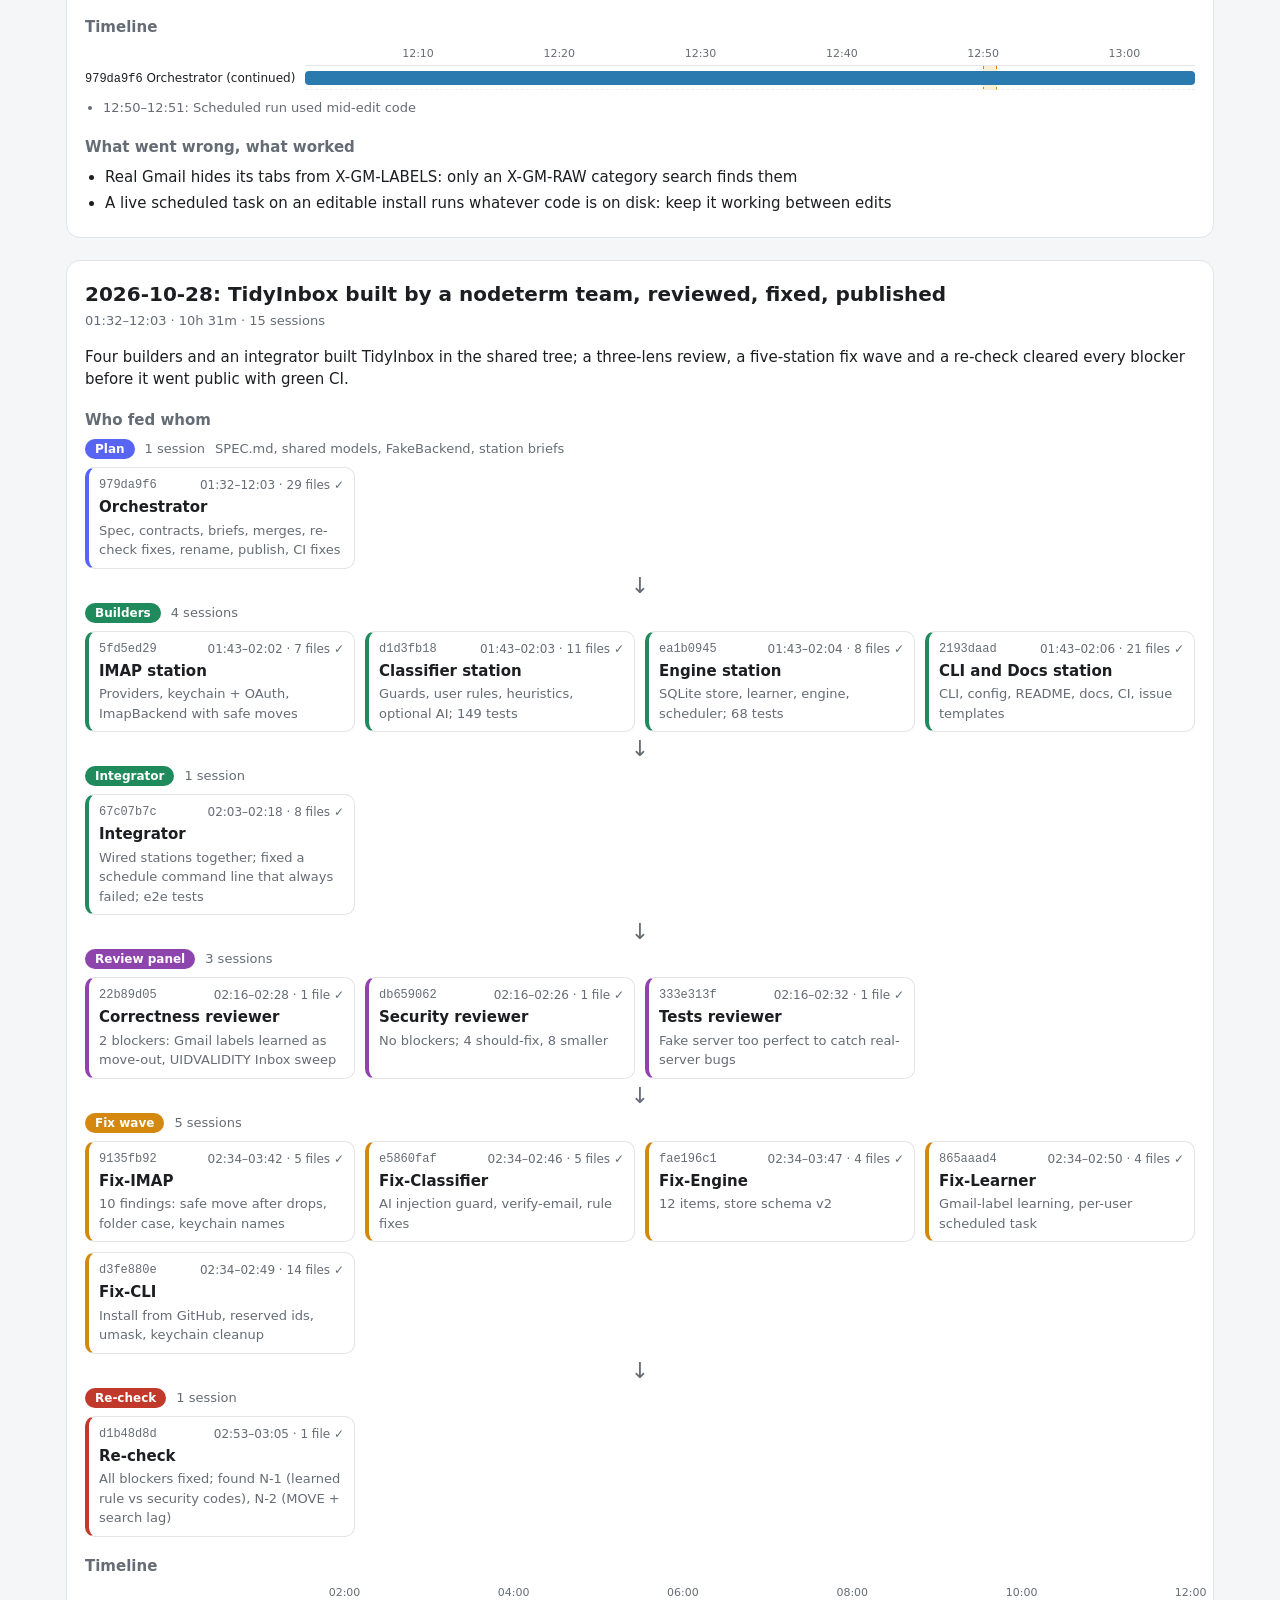
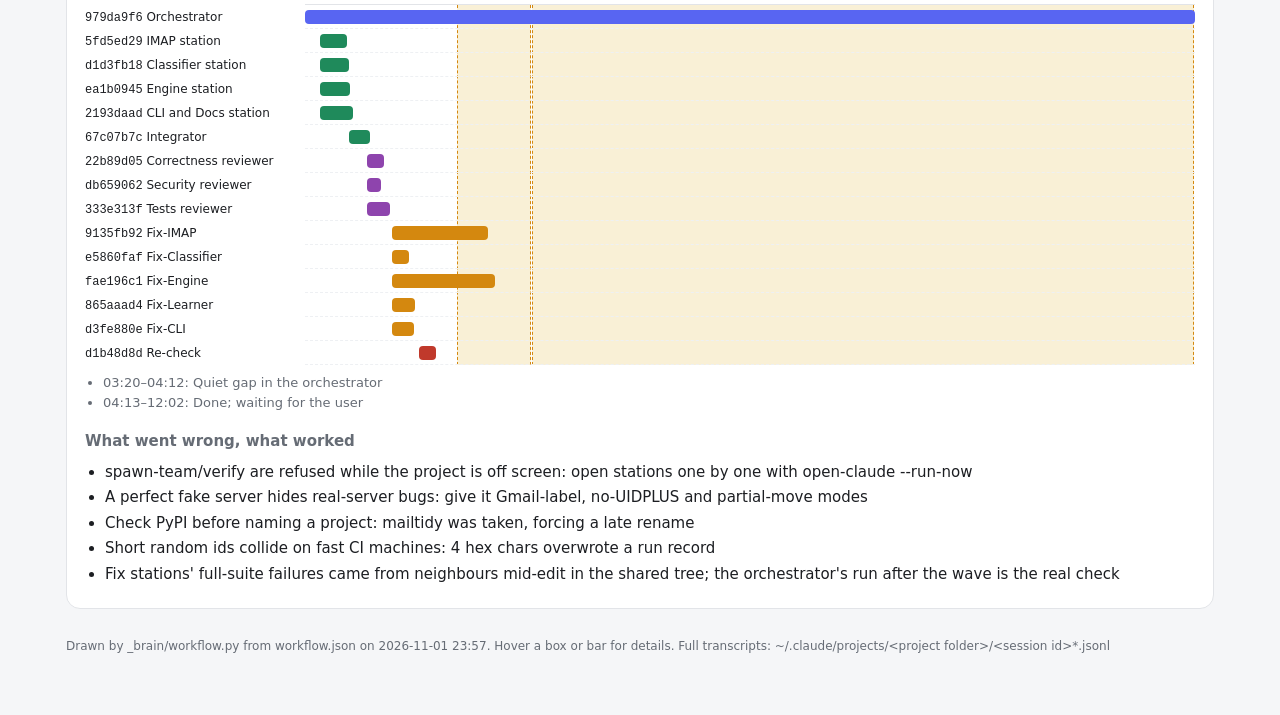
==== commit 813ef1a2: "Save progress 2026-11-01: security audit and slop check fixed; live copy moved - First security audi" ====
--- a/WORKFLOW.html
+++ b/WORKFLOW.html
@@ -66,11 +66,11 @@
 <body><div class="wrap">
 <h1>Email_Organization: how it was built</h1>
 <div class="muted">TacoSort (was TidyInbox): open-source tool that sorts every email account into one folder scheme and keeps it sorted</div>
-<div class="chips"><span class="chip">6 runs</span><span class="chip">21 sessions</span><span class="chip">2026-10-28 → 2026-10-31</span></div>
+<div class="chips"><span class="chip">7 runs</span><span class="chip">25 sessions</span><span class="chip">2026-10-28 → 2026-11-01</span></div>
 <div class="legend"><span><span class="sw" style="background:var(--lead)"></span>Lead</span><span><span class="sw" style="background:var(--build)"></span>Builders</span><span><span class="sw" style="background:var(--review)"></span>Reviewers</span><span><span class="sw" style="background:var(--judge)"></span>Judges</span><span><span class="sw" style="background:var(--fix)"></span>Fixes</span><span><span class="sw" style="background:var(--solo)"></span>Session</span><span><span class="sw" style="background:var(--other)"></span>Other</span><span><b>✓</b> Done</span><span><b>↺</b> Replaced by a later round</span><span><b>!</b> Had a problem</span><span><b>…</b> Still running</span></div>
-<div class="panel chart"><h3 style="margin-top:0">Sessions per day<span class="muted small" style="font-weight:400"> · 21 sessions on 4 days · about 42 hours of work</span></h3><svg viewBox="0 0 1100 220" role="img" aria-label="Sessions per day"><line class="grid" x1="28" x2="1100" y1="186.0" y2="186.0"/><text class="lbl" x="22" y="190.0" text-anchor="end">0</text><line class="grid" x1="28" x2="1100" y1="146.0" y2="146.0"/><text class="lbl" x="22" y="150.0" text-anchor="end">4</text><line class="grid" x1="28" x2="1100" y1="106.0" y2="106.0"/><text class="lbl" x="22" y="110.0" text-anchor="end">8</text><line class="grid" x1="28" x2="1100" y1="66.0" y2="66.0"/><text class="lbl" x="22" y="70.0" text-anchor="end">12</text><line class="grid" x1="28" x2="1100" y1="26.0" y2="26.0"/><text class="lbl" x="22" y="30.0" text-anchor="end">16</text><rect x="144.0" y="176.0" width="36.0" height="10.0" rx="3" fill="var(--lead)"><title>2026-10-28: 1 lead</title></rect><rect x="144.0" y="126.0" width="36.0" height="50.0" rx="3" fill="var(--build)"><title>2026-10-28: 5 builders</title></rect><rect x="144.0" y="96.0" width="36.0" height="30.0" rx="3" fill="var(--review)"><title>2026-10-28: 3 reviewers</title></rect><rect x="144.0" y="86.0" width="36.0" height="10.0" rx="3" fill="var(--judge)"><title>2026-10-28: 1 judges</title></rect><rect x="144.0" y="36.0" width="36.0" height="50.0" rx="3" fill="var(--fix)"><title>2026-10-28: 5 fixes</title></rect><rect x="144.0" y="16.0" width="36.0" height="20.0" rx="3" fill="var(--solo)"><title>2026-10-28: 2 session</title></rect><text class="num" x="162.0" y="12.0" text-anchor="middle">17</text><text class="lbl" x="162.0" y="202" text-anchor="middle">Oct 28</text><rect x="412.0" y="166.0" width="36.0" height="20.0" rx="3" fill="var(--solo)"><title>2026-10-29: 2 session</title></rect><text class="num" x="430.0" y="162.0" text-anchor="middle">2</text><text class="lbl" x="430.0" y="202" text-anchor="middle">Oct 29</text><rect x="680.0" y="176.0" width="36.0" height="10.0" rx="3" fill="var(--solo)"><title>2026-10-30: 1 session</title></rect><text class="num" x="698.0" y="172.0" text-anchor="middle">1</text><text class="lbl" x="698.0" y="202" text-anchor="middle">Oct 30</text><rect x="948.0" y="176.0" width="36.0" height="10.0" rx="3" fill="var(--solo)"><title>2026-10-31: 1 session</title></rect><text class="num" x="966.0" y="172.0" text-anchor="middle">1</text><text class="lbl" x="966.0" y="202" text-anchor="middle">Oct 31</text></svg></div>
-<div class="panel"><h3 style="margin-top:0">Every run, newest first</h3><nav class="tl"><a href="#run0" style="--k:var(--solo)"><span class="dot"></span><span class="date">2026-10-31</span><span class="t">Phone page over Tailscale; CI hang on the Mac fixed</span><span class="tag k">Session</span><span class="tag">2 sessions</span><span class="tag">24h 47m</span></a><a href="#run1" style="--k:var(--solo)"><span class="dot"></span><span class="date">2026-10-29</span><span class="t">The TacoSort app and release 0.1.0</span><span class="tag k">Session</span><span class="tag">1 session</span><span class="tag">1h 05m</span></a><a href="#run2" style="--k:var(--solo)"><span class="dot"></span><span class="date">2026-10-29</span><span class="t">Yahoo account, Old mail folder, two Yahoo quirks fixed</span><span class="tag k">Session</span><span class="tag">1 session</span><span class="tag">18h 40m</span></a><a href="#run3" style="--k:var(--solo)"><span class="dot"></span><span class="date">2026-10-29</span><span class="t">Second account, learning from repetition, Security and Business folders</span><span class="tag k">Session</span><span class="tag">1 session</span><span class="tag">4h 40m</span></a><a href="#run4" style="--k:var(--solo)"><span class="dot"></span><span class="date">2026-10-28</span><span class="t">Rename to TacoSort, first real mailbox, company folders</span><span class="tag k">Session</span><span class="tag">1 session</span><span class="tag">1h 03m</span></a><a href="#run5" style="--k:var(--build)"><span class="dot"></span><span class="date">2026-10-28</span><span class="t">TidyInbox built by a nodeterm team, reviewed, fixed, published</span><span class="tag k">Builders</span><span class="tag">15 sessions</span><span class="tag">10h 31m</span></a></nav></div>
-<section class="run" id="run0"><h2>2026-10-31: Phone page over Tailscale; CI hang on the Mac fixed</h2><div class="muted small">Oct 30 21:03 – Oct 31 21:50 · 24h 47m · 2 sessions</div><p>The same session fixed a test that hung the macOS CI jobs, then built a phone page served over Tailscale with full control, turned it on for the owner and added a desktop shortcut.</p><h3>Who fed whom</h3><div class="stage"><div class="stage-head"><span class="pill" style="background:var(--solo)">Session</span><span class="muted small">2 sessions</span></div><div class="boxes"><div class="box done" style="--k:var(--solo)" title="Found the macOS CI hang (root.update() in a window test), fixed the test, added CI time limits"><div class="top"><span class="id">979da9f6</span><span>21:03–21:10 · 2 files <span class="badge" title="Done">✓</span></span></div><div class="role">Orchestrator (continued): CI fix</div><div class="did">Found the macOS CI hang (root.update() in a window test), fixed the test, added CI time limits</div></div><div class="box done" style="--k:var(--solo)" title="actions.py, phone.py, web/ page, phone on/off in CLI and window, tests, README; turned on for the owner; desktop shortcut"><div class="top"><span class="id">979da9f6</span><span>21:16–21:50 · 17 files <span class="badge" title="Done">✓</span></span></div><div class="role">Orchestrator (continued): phone page</div><div class="did">actions.py, phone.py, web/ page, phone on/off in CLI and window, tests, README; turned on for the owner; desktop shortcut</div></div></div></div><h3>Timeline</h3><div class="gantt" style="--lbl:220px"><div class="axis"><span class="tick" style="left:11.90%">Oct 31 00:00</span><span class="tick" style="left:36.11%">Oct 31 06:00</span><span class="tick" style="left:60.32%">Oct 31 12:00</span><span class="tick" style="left:84.53%">Oct 31 18:00</span></div><div class="band-wrap"><div class="band" style="left:97.71%;width:0.30%" title="Owner asked for a Tailscale app and a desktop app"></div><div class="band" style="left:99.60%;width:0.30%" title="Phone page on for the owner over Tailscale"></div></div><div class="row"><div class="lbl" title="979da9f6 · Orchestrator (continued): CI fix · 21:03–21:10 (7 min)"><span class="id">979da9f6</span> Orchestrator (continued): CI fix</div><div class="track"><div class="bar done" style="--k:var(--solo);left:0.00%;width:0.47%" title="979da9f6 · Orchestrator (continued): CI fix · 21:03–21:10 (7 min)"></div></div></div><div class="row"><div class="lbl" title="979da9f6 · Orchestrator (continued): phone page · 21:16–21:50 (34 min)"><span class="id">979da9f6</span> Orchestrator (continued): phone page</div><div class="track"><div class="bar done" style="--k:var(--solo);left:97.71%;width:2.29%" title="979da9f6 · Orchestrator (continued): phone page · 21:16–21:50 (34 min)"></div></div></div></div><ul class="events"><li>21:16: Owner asked for a Tailscale app and a desktop app</li><li>21:44: Phone page on for the owner over Tailscale</li></ul><h3>What went wrong, what worked</h3><ul class="lessons"><li>Pumping Tk with root.update() in a test can block forever on a headless macOS runner: drain the job queue directly</li><li>Give CI jobs a timeout-minutes; GitHub&#x27;s default is 6 hours</li></ul></section><section class="run" id="run1"><h2>2026-10-29: The TacoSort app and release 0.1.0</h2><div class="muted small">20:00–21:05 · 1h 05m · 1 session</div><p>The same session built a Tkinter window with tick-box options, a one-file PyInstaller app for Windows, macOS and Linux with a GitHub build, and published release 0.1.0 at the owner&#x27;s word.</p><h3>Who fed whom</h3><div class="stage"><div class="stage-head"><span class="pill" style="background:var(--solo)">Session</span><span class="muted small">1 session</span></div><div class="boxes"><div class="box done" style="--k:var(--solo)" title="app.py, options.py, launch.py, packaging + build workflow, schedule from the app, README; release v0.1.0"><div class="top"><span class="id">979da9f6</span><span>20:00–21:05 · 16 files <span class="badge" title="Done">✓</span></span></div><div class="role">Orchestrator (continued)</div><div class="did">app.py, options.py, launch.py, packaging + build workflow, schedule from the app, README; release v0.1.0</div></div></div></div><h3>Timeline</h3><div class="gantt" style="--lbl:220px"><div class="axis"><span class="tick" style="left:0.00%">20:00</span><span class="tick" style="left:15.38%">20:10</span><span class="tick" style="left:30.77%">20:20</span><span class="tick" style="left:46.15%">20:30</span><span class="tick" style="left:61.54%">20:40</span><span class="tick" style="left:76.92%">20:50</span><span class="tick" style="left:92.31%">21:00</span></div><div class="band-wrap"><div class="band" style="left:89.23%;width:9.23%" title="Tag v0.1.0: release built and published"></div></div><div class="row"><div class="lbl" title="979da9f6 · Orchestrator (continued) · 20:00–21:05 (1h 05m)"><span class="id">979da9f6</span> Orchestrator (continued)</div><div class="track"><div class="bar done" style="--k:var(--solo);left:0.00%;width:100.00%" title="979da9f6 · Orchestrator (continued) · 20:00–21:05 (1h 05m)"></div></div></div></div><ul class="events"><li>20:58–21:04: Tag v0.1.0: release built and published</li></ul><h3>What went wrong, what worked</h3><ul class="lessons"><li>A windowed PyInstaller app has no stdout: give it somewhere to write before any print</li><li>A frozen app&#x27;s scheduled task must run the app itself, not python -m</li></ul></section><section class="run" id="run2"><h2>2026-10-29: Yahoo account, Old mail folder, two Yahoo quirks fixed</h2><div class="muted small">00:55–19:35 · 18h 40m · 1 session</div><p>The same session added the owner&#x27;s Yahoo account and sorted ~10,600 emails, fixed Yahoo&#x27;s header and inbox-name quirks and a slow correction check, and added an Old mail folder that took the Yahoo Inbox to 174.</p><h3>Who fed whom</h3><div class="stage"><div class="stage-head"><span class="pill" style="background:var(--solo)">Session</span><span class="muted small">1 session</span></div><div class="boxes"><div class="box done" style="--k:var(--solo)" title="Yahoo setup + backlog (9,168 moves), full-header fetch, shared senders, test isolation, Inbox spelling fix, correction-check speed fix, Old mail (1,265 moves)"><div class="top"><span class="id">979da9f6</span><span>00:55–19:35 · 18 files <span class="badge" title="Done">✓</span></span></div><div class="role">Orchestrator (continued)</div><div class="did">Yahoo setup + backlog (9,168 moves), full-header fetch, shared senders, test isolation, Inbox spelling fix, correction-check speed fix, Old mail (1,265 moves)</div></div></div></div><h3>Timeline</h3><div class="gantt" style="--lbl:220px"><div class="axis"><span class="tick" style="left:11.16%">03:00</span><span class="tick" style="left:27.23%">06:00</span><span class="tick" style="left:43.30%">09:00</span><span class="tick" style="left:59.38%">12:00</span><span class="tick" style="left:75.45%">15:00</span><span class="tick" style="left:91.52%">18:00</span></div><div class="band-wrap"><div class="band" style="left:69.82%;width:0.30%" title="Yahoo backlog finished: Inbox ~10,600 -&gt; 1,450"></div><div class="band" style="left:97.32%;width:1.96%" title="Old mail runs: 1,265 moved, Inbox 1,450 -&gt; 174"></div></div><div class="row"><div class="lbl" title="979da9f6 · Orchestrator (continued) · 00:55–19:35 (18h 40m)"><span class="id">979da9f6</span> Orchestrator (continued)</div><div class="track"><div class="bar done" style="--k:var(--solo);left:0.00%;width:100.00%" title="979da9f6 · Orchestrator (continued) · 00:55–19:35 (18h 40m)"></div></div></div></div><ul class="events"><li>13:57–13:58: Yahoo backlog finished: Inbox ~10,600 -&gt; 1,450</li><li>19:05–19:27: Old mail runs: 1,265 moved, Inbox 1,450 -&gt; 174</li></ul><h3>What went wrong, what worked</h3><ul class="lessons"><li>Yahoo IMAP returns only six headers for HEADER.FIELDS and can&#x27;t search malformed Message-IDs: probe a new provider with a read-only script first</li><li>A bounded work queue that retries its stuck items first never gets past them: put an unfinished item at the back</li></ul></section><section class="run" id="run3"><h2>2026-10-29: Second account, learning from repetition, Security and Business folders</h2><div class="muted small">Oct 28 20:10 – Oct 29 00:50 · 4h 40m · 1 session</div><p>The same session added the owner&#x27;s business Gmail, then taught TacoSort to file unsure and look-alike company mail, wait 24 hours, re-check the Inbox daily and move old security and business mail to their own folders.</p><h3>Who fed whom</h3><div class="stage"><div class="stage-head"><span class="pill" style="background:var(--solo)">Session</span><span class="muted small">1 session</span></div><div class="boxes"><div class="box done" style="--k:var(--solo)" title="Mac CI re-run, business account setup, unsure-to-company + hold_hours, look-alikes + daily re-check, Security and Business folders; 250 emails moved"><div class="top"><span class="id">979da9f6</span><span>Oct 28 20:10 – Oct 29 00:50 · 20 files <span class="badge" title="Done">✓</span></span></div><div class="role">Orchestrator (continued)</div><div class="did">Mac CI re-run, business account setup, unsure-to-company + hold_hours, look-alikes + daily re-check, Security and Business folders; 250 emails moved</div></div></div></div><h3>Timeline</h3><div class="gantt" style="--lbl:220px"><div class="axis"><span class="tick" style="left:17.86%">Oct 28 21:00</span><span class="tick" style="left:39.29%">Oct 28 22:00</span><span class="tick" style="left:60.71%">Oct 28 23:00</span><span class="tick" style="left:82.14%">Oct 29 00:00</span></div><div class="band-wrap"><div class="band" style="left:88.93%;width:0.36%" title="Scheduled run did the first daily re-check with new code (46 moved)"></div></div><div class="row"><div class="lbl" title="979da9f6 · Orchestrator (continued) · Oct 28 20:10 – Oct 29 00:50 (4h 40m)"><span class="id">979da9f6</span> Orchestrator (continued)</div><div class="track"><div class="bar done" style="--k:var(--solo);left:0.00%;width:100.00%" title="979da9f6 · Orchestrator (continued) · Oct 28 20:10 – Oct 29 00:50 (4h 40m)"></div></div></div></div><ul class="events"><li>00:19–00:20: Scheduled run did the first daily re-check with new code (46 moved)</li></ul><h3>What went wrong, what worked</h3><ul class="lessons"><li>Robot-header checks miss shops that mail from plain sales@ addresses: repetition is the better robot signal</li><li>nodeterm write eats backslashes like bash: send Windows paths with forward slashes</li></ul></section><section class="run" id="run4"><h2>2026-10-28: Rename to TacoSort, first real mailbox, company folders</h2><div class="muted small">12:02–13:05 · 1h 03m · 1 session</div><p>One session renamed the tool TacoSort, ran it on the owner&#x27;s Gmail, fixed what real Gmail showed (tabs, a security alert) and added company folders and an Accounts folder.</p><h3>Who fed whom</h3><div class="stage"><div class="stage-head"><span class="pill" style="background:var(--solo)">Session</span><span class="muted small">1 session</span></div><div class="boxes"><div class="box done" style="--k:var(--solo)" title="Rename, real Gmail preview, Gmail tab search, security phrases, company folders, Accounts folder, backlog sort (31 moved)"><div class="top"><span class="id">979da9f6</span><span>12:02–13:05 · 22 files <span class="badge" title="Done">✓</span></span></div><div class="role">Orchestrator (continued)</div><div class="did">Rename, real Gmail preview, Gmail tab search, security phrases, company folders, Accounts folder, backlog sort (31 moved)</div></div></div></div><h3>Timeline</h3><div class="gantt" style="--lbl:220px"><div class="axis"><span class="tick" style="left:12.70%">12:10</span><span class="tick" style="left:28.57%">12:20</span><span class="tick" style="left:44.44%">12:30</span><span class="tick" style="left:60.32%">12:40</span><span class="tick" style="left:76.19%">12:50</span><span class="tick" style="left:92.06%">13:00</span></div><div class="band-wrap"><div class="band" style="left:76.19%;width:1.59%" title="Scheduled run used mid-edit code"></div></div><div class="row"><div class="lbl" title="979da9f6 · Orchestrator (continued) · 12:02–13:05 (1h 03m)"><span class="id">979da9f6</span> Orchestrator (continued)</div><div class="track"><div class="bar done" style="--k:var(--solo);left:0.00%;width:100.00%" title="979da9f6 · Orchestrator (continued) · 12:02–13:05 (1h 03m)"></div></div></div></div><ul class="events"><li>12:50–12:51: Scheduled run used mid-edit code</li></ul><h3>What went wrong, what worked</h3><ul class="lessons"><li>Real Gmail hides its tabs from X-GM-LABELS: only an X-GM-RAW category search finds them</li><li>A live scheduled task on an editable install runs whatever code is on disk: keep it working between edits</li></ul></section><section class="run" id="run5"><h2>2026-10-28: TidyInbox built by a nodeterm team, reviewed, fixed, published</h2><div class="muted small">01:32–12:03 · 10h 31m · 15 sessions</div><p>Four builders and an integrator built TidyInbox in the shared tree; a three-lens review, a five-station fix wave and a re-check cleared every blocker before it went public with green CI.</p><h3>Who fed whom</h3><div class="stage"><div class="stage-head"><span class="pill" style="background:var(--lead)">Plan</span><span class="muted small">1 session</span><span class="muted small">SPEC.md, shared models, FakeBackend, station briefs</span></div><div class="boxes"><div class="box done" style="--k:var(--lead)" title="Spec, contracts, briefs, merges, re-check fixes, rename, publish, CI fixes"><div class="top"><span class="id">979da9f6</span><span>01:32–12:03 · 29 files <span class="badge" title="Done">✓</span></span></div><div class="role">Orchestrator</div><div class="did">Spec, contracts, briefs, merges, re-check fixes, rename, publish, CI fixes</div></div></div></div><div class="arrow">↓</div><div class="stage"><div class="stage-head"><span class="pill" style="background:var(--build)">Builders</span><span class="muted small">4 sessions</span></div><div class="boxes"><div class="box done" style="--k:var(--build)" title="Providers, keychain + OAuth, ImapBackend with safe moves"><div class="top"><span class="id">5fd5ed29</span><span>01:43–02:02 · 7 files <span class="badge" title="Done">✓</span></span></div><div class="role">IMAP station</div><div class="did">Providers, keychain + OAuth, ImapBackend with safe moves</div></div><div class="box done" style="--k:var(--build)" title="Guards, user rules, heuristics, optional AI; 149 tests"><div class="top"><span class="id">d1d3fb18</span><span>01:43–02:03 · 11 files <span class="badge" title="Done">✓</span></span></div><div class="role">Classifier station</div><div class="did">Guards, user rules, heuristics, optional AI; 149 tests</div></div><div class="box done" style="--k:var(--build)" title="SQLite store, learner, engine, scheduler; 68 tests"><div class="top"><span class="id">ea1b0945</span><span>01:43–02:04 · 8 files <span class="badge" title="Done">✓</span></span></div><div class="role">Engine station</div><div class="did">SQLite store, learner, engine, scheduler; 68 tests</div></div><div class="box done" style="--k:var(--build)" title="CLI, config, README, docs, CI, issue templates"><div class="top"><span class="id">2193daad</span><span>01:43–02:06 · 21 files <span class="badge" title="Done">✓</span></span></div><div class="role">CLI and Docs station</div><div class="did">CLI, config, README, docs, CI, issue templates</div></div></div></div><div class="arrow">↓</div><div class="stage"><div class="stage-head"><span class="pill" style="background:var(--build)">Integrator</span><span class="muted small">1 session</span></div><div class="boxes"><div class="box done" style="--k:var(--build)" title="Wired stations together; fixed a schedule command line that always failed; e2e tests"><div class="top"><span class="id">67c07b7c</span><span>02:03–02:18 · 8 files <span class="badge" title="Done">✓</span></span></div><div class="role">Integrator</div><div class="did">Wired stations together; fixed a schedule command line that always failed; e2e tests</div></div></div></div><div class="arrow">↓</div><div class="stage"><div class="stage-head"><span class="pill" style="background:var(--review)">Review panel</span><span class="muted small">3 sessions</span></div><div class="boxes"><div class="box done" style="--k:var(--review)" title="2 blockers: Gmail labels learned as move-out, UIDVALIDITY Inbox sweep"><div class="top"><span class="id">22b89d05</span><span>02:16–02:28 · 1 file <span class="badge" title="Done">✓</span></span></div><div class="role">Correctness reviewer</div><div class="did">2 blockers: Gmail labels learned as move-out, UIDVALIDITY Inbox sweep</div></div><div class="box done" style="--k:var(--review)" title="No blockers; 4 should-fix, 8 smaller"><div class="top"><span class="id">db659062</span><span>02:16–02:26 · 1 file <span class="badge" title="Done">✓</span></span></div><div class="role">Security reviewer</div><div class="did">No blockers; 4 should-fix, 8 smaller</div></div><div class="box done" style="--k:var(--review)" title="Fake server too perfect to catch real-server bugs"><div class="top"><span class="id">333e313f</span><span>02:16–02:32 · 1 file <span class="badge" title="Done">✓</span></span></div><div class="role">Tests reviewer</div><div class="did">Fake server too perfect to catch real-server bugs</div></div></div></div><div class="arrow">↓</div><div class="stage"><div class="stage-head"><span class="pill" style="background:var(--fix)">Fix wave</span><span class="muted small">5 sessions</span></div><div class="boxes"><div class="box done" style="--k:var(--fix)" title="10 findings: safe move after drops, folder case, keychain names"><div class="top"><span class="id">9135fb92</span><span>02:34–03:42 · 5 files <span class="badge" title="Done">✓</span></span></div><div class="role">Fix-IMAP</div><div class="did">10 findings: safe move after drops, folder case, keychain names</div></div><div class="box done" style="--k:var(--fix)" title="AI injection guard, verify-email, rule fixes"><div class="top"><span class="id">e5860faf</span><span>02:34–02:46 · 5 files <span class="badge" title="Done">✓</span></span></div><div class="role">Fix-Classifier</div><div class="did">AI injection guard, verify-email, rule fixes</div></div><div class="box done" style="--k:var(--fix)" title="12 items, store schema v2"><div class="top"><span class="id">fae196c1</span><span>02:34–03:47 · 4 files <span class="badge" title="Done">✓</span></span></div><div class="role">Fix-Engine</div><div class="did">12 items, store schema v2</div></div><div class="box done" style="--k:var(--fix)" title="Gmail-label learning, per-user scheduled task"><div class="top"><span class="id">865aaad4</span><span>02:34–02:50 · 4 files <span class="badge" title="Done">✓</span></span></div><div class="role">Fix-Learner</div><div class="did">Gmail-label learning, per-user scheduled task</div></div><div class="box done" style="--k:var(--fix)" title="Install from GitHub, reserved ids, umask, keychain cleanup"><div class="top"><span class="id">d3fe880e</span><span>02:34–02:49 · 14 files <span class="badge" title="Done">✓</span></span></div><div class="role">Fix-CLI</div><div class="did">Install from GitHub, reserved ids, umask, keychain cleanup</div></div></div></div><div class="arrow">↓</div><div class="stage"><div class="stage-head"><span class="pill" style="background:var(--judge)">Re-check</span><span class="muted small">1 session</span></div><div class="boxes"><div class="box done" style="--k:var(--judge)" title="All blockers fixed; found N-1 (learned rule vs security codes), N-2 (MOVE + search lag)"><div class="top"><span class="id">d1b48d8d</span><span>02:53–03:05 · 1 file <span class="badge" title="Done">✓</span></span></div><div class="role">Re-check</div><div class="did">All blockers fixed; found N-1 (learned rule vs security codes), N-2 (MOVE + search lag)</div></div></div></div><h3>Timeline</h3><div class="gantt" style="--lbl:220px"><div class="axis"><span class="tick" style="left:4.44%">02:00</span><span class="tick" style="left:23.45%">04:00</span><span class="tick" style="left:42.47%">06:00</span><span class="tick" style="left:61.49%">08:00</span><span class="tick" style="left:80.51%">10:00</span><span class="tick" style="left:99.52%">12:00</span></div><div class="band-wrap"><div class="band" style="left:17.12%;width:8.24%" title="Quiet gap in the orchestrator"></div><div class="band" style="left:25.52%;width:74.33%" title="Done; waiting for the user"></div></div><div class="row"><div class="lbl" title="979da9f6 · Orchestrator · 01:32–12:03 (10h 31m)"><span class="id">979da9f6</span> Orchestrator</div><div class="track"><div class="bar done" style="--k:var(--lead);left:0.00%;width:100.00%" title="979da9f6 · Orchestrator · 01:32–12:03 (10h 31m)"></div></div></div><div class="row"><div class="lbl" title="5fd5ed29 · IMAP station · 01:43–02:02 (19 min)"><span class="id">5fd5ed29</span> IMAP station</div><div class="track"><div class="bar done" style="--k:var(--build);left:1.74%;width:3.01%" title="5fd5ed29 · IMAP station · 01:43–02:02 (19 min)"></div></div></div><div class="row"><div class="lbl" title="d1d3fb18 · Classifier station · 01:43–02:03 (20 min)"><span class="id">d1d3fb18</span> Classifier station</div><div class="track"><div class="bar done" style="--k:var(--build);left:1.74%;width:3.17%" title="d1d3fb18 · Classifier station · 01:43–02:03 (20 min)"></div></div></div><div class="row"><div class="lbl" title="ea1b0945 · Engine station · 01:43–02:04 (21 min)"><span class="id">ea1b0945</span> Engine station</div><div class="track"><div class="bar done" style="--k:var(--build);left:1.74%;width:3.33%" title="ea1b0945 · Engine station · 01:43–02:04 (21 min)"></div></div></div><div class="row"><div class="lbl" title="2193daad · CLI and Docs station · 01:43–02:06 (23 min)"><span class="id">2193daad</span> CLI and Docs station</div><div class="track"><div class="bar done" style="--k:var(--build);left:1.74%;width:3.65%" title="2193daad · CLI and Docs station · 01:43–02:06 (23 min)"></div></div></div><div class="row"><div class="lbl" title="67c07b7c · Integrator · 02:03–02:18 (15 min)"><span class="id">67c07b7c</span> Integrator</div><div class="track"><div class="bar done" style="--k:var(--build);left:4.91%;width:2.38%" title="67c07b7c · Integrator · 02:03–02:18 (15 min)"></div></div></div><div class="row"><div class="lbl" title="22b89d05 · Correctness reviewer · 02:16–02:28 (12 min)"><span class="id">22b89d05</span> Correctness reviewer</div><div class="track"><div class="bar done" style="--k:var(--review);left:6.97%;width:1.90%" title="22b89d05 · Correctness reviewer · 02:16–02:28 (12 min)"></div></div></div><div class="row"><div class="lbl" title="db659062 · Security reviewer · 02:16–02:26 (10 min)"><span class="id">db659062</span> Security reviewer</div><div class="track"><div class="bar done" style="--k:var(--review);left:6.97%;width:1.58%" title="db659062 · Security reviewer · 02:16–02:26 (10 min)"></div></div></div><div class="row"><div class="lbl" title="333e313f · Tests reviewer · 02:16–02:32 (16 min)"><span class="id">333e313f</span> Tests reviewer</div><div class="track"><div class="bar done" style="--k:var(--review);left:6.97%;width:2.54%" title="333e313f · Tests reviewer · 02:16–02:32 (16 min)"></div></div></div><div class="row"><div class="lbl" title="9135fb92 · Fix-IMAP · 02:34–03:42 (1h 08m)"><span class="id">9135fb92</span> Fix-IMAP</div><div class="track"><div class="bar done" style="--k:var(--fix);left:9.83%;width:10.78%" title="9135fb92 · Fix-IMAP · 02:34–03:42 (1h 08m)"></div></div></div><div class="row"><div class="lbl" title="e5860faf · Fix-Classifier · 02:34–02:46 (12 min)"><span class="id">e5860faf</span> Fix-Classifier</div><div class="track"><div class="bar done" style="--k:var(--fix);left:9.83%;width:1.90%" title="e5860faf · Fix-Classifier · 02:34–02:46 (12 min)"></div></div></div><div class="row"><div class="lbl" title="fae196c1 · Fix-Engine · 02:34–03:47 (1h 13m)"><span class="id">fae196c1</span> Fix-Engine</div><div class="track"><div class="bar done" style="--k:var(--fix);left:9.83%;width:11.57%" title="fae196c1 · Fix-Engine · 02:34–03:47 (1h 13m)"></div></div></div><div class="row"><div class="lbl" title="865aaad4 · Fix-Learner · 02:34–02:50 (16 min)"><span class="id">865aaad4</span> Fix-Learner</div><div class="track"><div class="bar done" style="--k:var(--fix);left:9.83%;width:2.54%" title="865aaad4 · Fix-Learner · 02:34–02:50 (16 min)"></div></div></div><div class="row"><div class="lbl" title="d3fe880e · Fix-CLI · 02:34–02:49 (15 min)"><span class="id">d3fe880e</span> Fix-CLI</div><div class="track"><div class="bar done" style="--k:var(--fix);left:9.83%;width:2.38%" title="d3fe880e · Fix-CLI · 02:34–02:49 (15 min)"></div></div></div><div class="row"><div class="lbl" title="d1b48d8d · Re-check · 02:53–03:05 (12 min)"><span class="id">d1b48d8d</span> Re-check</div><div class="track"><div class="bar done" style="--k:var(--judge);left:12.84%;width:1.90%" title="d1b48d8d · Re-check · 02:53–03:05 (12 min)"></div></div></div></div><ul class="events"><li>03:20–04:12: Quiet gap in the orchestrator</li><li>04:13–12:02: Done; waiting for the user</li></ul><h3>What went wrong, what worked</h3><ul class="lessons"><li>spawn-team/verify are refused while the project is off screen: open stations one by one with open-claude --run-now</li><li>A perfect fake server hides real-server bugs: give it Gmail-label, no-UIDPLUS and partial-move modes</li><li>Check PyPI before naming a project: mailtidy was taken, forcing a late rename</li><li>Short random ids collide on fast CI machines: 4 hex chars overwrote a run record</li><li>Fix stations&#x27; full-suite failures came from neighbours mid-edit in the shared tree; the orchestrator&#x27;s run after the wave is the real check</li></ul></section>
-<footer>Drawn by _brain/workflow.py from workflow.json on 2026-11-01 01:17. Hover a box or bar for
+<div class="panel chart"><h3 style="margin-top:0">Sessions per day<span class="muted small" style="font-weight:400"> · 25 sessions on 5 days · about 44 hours of work</span></h3><svg viewBox="0 0 1100 220" role="img" aria-label="Sessions per day"><line class="grid" x1="28" x2="1100" y1="186.0" y2="186.0"/><text class="lbl" x="22" y="190.0" text-anchor="end">0</text><line class="grid" x1="28" x2="1100" y1="146.0" y2="146.0"/><text class="lbl" x="22" y="150.0" text-anchor="end">4</text><line class="grid" x1="28" x2="1100" y1="106.0" y2="106.0"/><text class="lbl" x="22" y="110.0" text-anchor="end">8</text><line class="grid" x1="28" x2="1100" y1="66.0" y2="66.0"/><text class="lbl" x="22" y="70.0" text-anchor="end">12</text><line class="grid" x1="28" x2="1100" y1="26.0" y2="26.0"/><text class="lbl" x="22" y="30.0" text-anchor="end">16</text><rect x="117.2" y="176.0" width="36.0" height="10.0" rx="3" fill="var(--lead)"><title>2026-10-28: 1 lead</title></rect><rect x="117.2" y="126.0" width="36.0" height="50.0" rx="3" fill="var(--build)"><title>2026-10-28: 5 builders</title></rect><rect x="117.2" y="96.0" width="36.0" height="30.0" rx="3" fill="var(--review)"><title>2026-10-28: 3 reviewers</title></rect><rect x="117.2" y="86.0" width="36.0" height="10.0" rx="3" fill="var(--judge)"><title>2026-10-28: 1 judges</title></rect><rect x="117.2" y="36.0" width="36.0" height="50.0" rx="3" fill="var(--fix)"><title>2026-10-28: 5 fixes</title></rect><rect x="117.2" y="16.0" width="36.0" height="20.0" rx="3" fill="var(--solo)"><title>2026-10-28: 2 session</title></rect><text class="num" x="135.2" y="12.0" text-anchor="middle">17</text><text class="lbl" x="135.2" y="202" text-anchor="middle">Oct 28</text><rect x="331.6" y="166.0" width="36.0" height="20.0" rx="3" fill="var(--solo)"><title>2026-10-29: 2 session</title></rect><text class="num" x="349.6" y="162.0" text-anchor="middle">2</text><text class="lbl" x="349.6" y="202" text-anchor="middle">Oct 29</text><rect x="546.0" y="176.0" width="36.0" height="10.0" rx="3" fill="var(--solo)"><title>2026-10-30: 1 session</title></rect><text class="num" x="564.0" y="172.0" text-anchor="middle">1</text><text class="lbl" x="564.0" y="202" text-anchor="middle">Oct 30</text><rect x="760.4" y="176.0" width="36.0" height="10.0" rx="3" fill="var(--solo)"><title>2026-10-31: 1 session</title></rect><text class="num" x="778.4" y="172.0" text-anchor="middle">1</text><text class="lbl" x="778.4" y="202" text-anchor="middle">Oct 31</text><rect x="974.8" y="176.0" width="36.0" height="10.0" rx="3" fill="var(--lead)"><title>2026-11-01: 1 lead</title></rect><rect x="974.8" y="156.0" width="36.0" height="20.0" rx="3" fill="var(--review)"><title>2026-11-01: 2 reviewers</title></rect><rect x="974.8" y="146.0" width="36.0" height="10.0" rx="3" fill="var(--fix)"><title>2026-11-01: 1 fixes</title></rect><text class="num" x="992.8" y="142.0" text-anchor="middle">4</text><text class="lbl" x="992.8" y="202" text-anchor="middle">Nov 01</text></svg></div>
+<div class="panel"><h3 style="margin-top:0">Every run, newest first</h3><nav class="tl"><a href="#run0" style="--k:var(--review)"><span class="dot"></span><span class="date">2026-11-01</span><span class="t">Security audit and slop check fixed; the live copy moved to the user folder</span><span class="tag k">Reviewers</span><span class="tag">4 sessions</span><span class="tag">1h 48m</span></a><a href="#run1" style="--k:var(--solo)"><span class="dot"></span><span class="date">2026-10-31</span><span class="t">Phone page over Tailscale; CI hang on the Mac fixed</span><span class="tag k">Session</span><span class="tag">2 sessions</span><span class="tag">24h 47m</span></a><a href="#run2" style="--k:var(--solo)"><span class="dot"></span><span class="date">2026-10-29</span><span class="t">The TacoSort app and release 0.1.0</span><span class="tag k">Session</span><span class="tag">1 session</span><span class="tag">1h 05m</span></a><a href="#run3" style="--k:var(--solo)"><span class="dot"></span><span class="date">2026-10-29</span><span class="t">Yahoo account, Old mail folder, two Yahoo quirks fixed</span><span class="tag k">Session</span><span class="tag">1 session</span><span class="tag">18h 40m</span></a><a href="#run4" style="--k:var(--solo)"><span class="dot"></span><span class="date">2026-10-29</span><span class="t">Second account, learning from repetition, Security and Business folders</span><span class="tag k">Session</span><span class="tag">1 session</span><span class="tag">4h 40m</span></a><a href="#run5" style="--k:var(--solo)"><span class="dot"></span><span class="date">2026-10-28</span><span class="t">Rename to TacoSort, first real mailbox, company folders</span><span class="tag k">Session</span><span class="tag">1 session</span><span class="tag">1h 03m</span></a><a href="#run6" style="--k:var(--build)"><span class="dot"></span><span class="date">2026-10-28</span><span class="t">TidyInbox built by a nodeterm team, reviewed, fixed, published</span><span class="tag k">Builders</span><span class="tag">15 sessions</span><span class="tag">10h 31m</span></a></nav></div>
+<section class="run" id="run0"><h2>2026-11-01: Security audit and slop check fixed; the live copy moved to the user folder</h2><div class="muted small">00:02–01:50 · 1h 48m · 4 sessions</div><p>A security audit and a slop check ran side by side; every finding was fixed and the owner&#x27;s background sorting, phone page and shortcuts moved to a copy only the owner can change.</p><h3>Who fed whom</h3><div class="stage"><div class="stage-head"><span class="pill" style="background:var(--lead)">Ask</span><span class="muted small">1 session</span></div><div class="boxes"><div class="box done" style="--k:var(--lead)" title="Started the security audit and the slop check as two subagents"><div class="top"><span class="id">979da9f6</span><span>00:02–00:09 <span class="badge" title="Done">✓</span></span></div><div class="role">Orchestrator (continued)</div><div class="did">Started the security audit and the slop check as two subagents</div></div></div></div><div class="arrow">↓</div><div class="stage"><div class="stage-head"><span class="pill" style="background:var(--review)">Checks</span><span class="muted small">2 sessions</span></div><div class="boxes"><div class="box done" style="--k:var(--review)" title="Phone page held against other users and websites; holes: other accounts, stop by pid, planted tailscale/schtasks, writable project folder, unpinned build"><div class="top"><span class="id">a5942119</span><span>00:09–00:19 <span class="badge" title="Done">✓</span></span></div><div class="role">Security audit (subagent)</div><div class="did">Phone page held against other users and websites; holes: other accounts, stop by pid, planted tailscale/schtasks, writable project folder, unpinned build</div></div><div class="box done" style="--k:var(--review)" title="README promises that overstated the app, phone page missing from privacy/security docs, invented store calls in report.py, personal details"><div class="top"><span class="id">ad7ae7ee</span><span>00:09–00:29 <span class="badge" title="Done">✓</span></span></div><div class="role">Slop check (subagent)</div><div class="did">README promises that overstated the app, phone page missing from privacy/security docs, invented store calls in report.py, personal details</div></div></div></div><div class="arrow">↓</div><div class="stage"><div class="stage-head"><span class="pill" style="background:var(--fix)">Fixes</span><span class="muted small">1 session</span></div><div class="boxes"><div class="box done" style="--k:var(--fix)" title="Asked the owner six choices; peer.py, /api/stop, exclusive port, safe program lookups, hashed build + attestation, doc rewrites, personal details out; live copy installed and switched over, verified through Tailscale"><div class="top"><span class="id">979da9f6</span><span>00:29–01:50 · 29 files <span class="badge" title="Done">✓</span></span></div><div class="role">Orchestrator (continued)</div><div class="did">Asked the owner six choices; peer.py, /api/stop, exclusive port, safe program lookups, hashed build + attestation, doc rewrites, personal details out; live copy installed and switched over, verified through Tailscale</div></div></div></div><h3>Timeline</h3><div class="gantt" style="--lbl:220px"><div class="axis"><span class="tick" style="left:12.04%">00:15</span><span class="tick" style="left:25.93%">00:30</span><span class="tick" style="left:39.81%">00:45</span><span class="tick" style="left:53.70%">01:00</span><span class="tick" style="left:67.59%">01:15</span><span class="tick" style="left:81.48%">01:30</span><span class="tick" style="left:95.37%">01:45</span></div><div class="band-wrap"></div><div class="row"><div class="lbl" title="979da9f6 · Orchestrator (continued) · 00:02–00:09 (7 min)"><span class="id">979da9f6</span> Orchestrator (continued)</div><div class="track"><div class="bar done" style="--k:var(--lead);left:0.00%;width:6.48%" title="979da9f6 · Orchestrator (continued) · 00:02–00:09 (7 min)"></div></div></div><div class="row"><div class="lbl" title="a5942119 · Security audit (subagent) · 00:09–00:19 (10 min)"><span class="id">a5942119</span> Security audit (subagent)</div><div class="track"><div class="bar done" style="--k:var(--review);left:6.48%;width:9.26%" title="a5942119 · Security audit (subagent) · 00:09–00:19 (10 min)"></div></div></div><div class="row"><div class="lbl" title="ad7ae7ee · Slop check (subagent) · 00:09–00:29 (20 min)"><span class="id">ad7ae7ee</span> Slop check (subagent)</div><div class="track"><div class="bar done" style="--k:var(--review);left:6.48%;width:18.52%" title="ad7ae7ee · Slop check (subagent) · 00:09–00:29 (20 min)"></div></div></div><div class="row"><div class="lbl" title="979da9f6 · Orchestrator (continued) · 00:29–01:50 (1h 21m)"><span class="id">979da9f6</span> Orchestrator (continued)</div><div class="track"><div class="bar done" style="--k:var(--fix);left:25.00%;width:75.00%" title="979da9f6 · Orchestrator (continued) · 00:29–01:50 (1h 21m)"></div></div></div></div><h3>What went wrong, what worked</h3><ul class="lessons"><li>A project folder every account can write is no place for code a scheduled task runs: install a live copy in the user folder.</li><li>shutil.which on Windows searches the current folder first even with path=.</li></ul></section><section class="run" id="run1"><h2>2026-10-31: Phone page over Tailscale; CI hang on the Mac fixed</h2><div class="muted small">Oct 30 21:03 – Oct 31 21:50 · 24h 47m · 2 sessions</div><p>The same session fixed a test that hung the macOS CI jobs, then built a phone page served over Tailscale with full control, turned it on for the owner and added a desktop shortcut.</p><h3>Who fed whom</h3><div class="stage"><div class="stage-head"><span class="pill" style="background:var(--solo)">Session</span><span class="muted small">2 sessions</span></div><div class="boxes"><div class="box done" style="--k:var(--solo)" title="Found the macOS CI hang (root.update() in a window test), fixed the test, added CI time limits"><div class="top"><span class="id">979da9f6</span><span>21:03–21:10 · 2 files <span class="badge" title="Done">✓</span></span></div><div class="role">Orchestrator (continued): CI fix</div><div class="did">Found the macOS CI hang (root.update() in a window test), fixed the test, added CI time limits</div></div><div class="box done" style="--k:var(--solo)" title="actions.py, phone.py, web/ page, phone on/off in CLI and window, tests, README; turned on for the owner; desktop shortcut"><div class="top"><span class="id">979da9f6</span><span>21:16–21:50 · 17 files <span class="badge" title="Done">✓</span></span></div><div class="role">Orchestrator (continued): phone page</div><div class="did">actions.py, phone.py, web/ page, phone on/off in CLI and window, tests, README; turned on for the owner; desktop shortcut</div></div></div></div><h3>Timeline</h3><div class="gantt" style="--lbl:220px"><div class="axis"><span class="tick" style="left:11.90%">Oct 31 00:00</span><span class="tick" style="left:36.11%">Oct 31 06:00</span><span class="tick" style="left:60.32%">Oct 31 12:00</span><span class="tick" style="left:84.53%">Oct 31 18:00</span></div><div class="band-wrap"><div class="band" style="left:97.71%;width:0.30%" title="Owner asked for a Tailscale app and a desktop app"></div><div class="band" style="left:99.60%;width:0.30%" title="Phone page on for the owner over Tailscale"></div></div><div class="row"><div class="lbl" title="979da9f6 · Orchestrator (continued): CI fix · 21:03–21:10 (7 min)"><span class="id">979da9f6</span> Orchestrator (continued): CI fix</div><div class="track"><div class="bar done" style="--k:var(--solo);left:0.00%;width:0.47%" title="979da9f6 · Orchestrator (continued): CI fix · 21:03–21:10 (7 min)"></div></div></div><div class="row"><div class="lbl" title="979da9f6 · Orchestrator (continued): phone page · 21:16–21:50 (34 min)"><span class="id">979da9f6</span> Orchestrator (continued): phone page</div><div class="track"><div class="bar done" style="--k:var(--solo);left:97.71%;width:2.29%" title="979da9f6 · Orchestrator (continued): phone page · 21:16–21:50 (34 min)"></div></div></div></div><ul class="events"><li>21:16: Owner asked for a Tailscale app and a desktop app</li><li>21:44: Phone page on for the owner over Tailscale</li></ul><h3>What went wrong, what worked</h3><ul class="lessons"><li>Pumping Tk with root.update() in a test can block forever on a headless macOS runner: drain the job queue directly</li><li>Give CI jobs a timeout-minutes; GitHub&#x27;s default is 6 hours</li></ul></section><section class="run" id="run2"><h2>2026-10-29: The TacoSort app and release 0.1.0</h2><div class="muted small">20:00–21:05 · 1h 05m · 1 session</div><p>The same session built a Tkinter window with tick-box options, a one-file PyInstaller app for Windows, macOS and Linux with a GitHub build, and published release 0.1.0 at the owner&#x27;s word.</p><h3>Who fed whom</h3><div class="stage"><div class="stage-head"><span class="pill" style="background:var(--solo)">Session</span><span class="muted small">1 session</span></div><div class="boxes"><div class="box done" style="--k:var(--solo)" title="app.py, options.py, launch.py, packaging + build workflow, schedule from the app, README; release v0.1.0"><div class="top"><span class="id">979da9f6</span><span>20:00–21:05 · 16 files <span class="badge" title="Done">✓</span></span></div><div class="role">Orchestrator (continued)</div><div class="did">app.py, options.py, launch.py, packaging + build workflow, schedule from the app, README; release v0.1.0</div></div></div></div><h3>Timeline</h3><div class="gantt" style="--lbl:220px"><div class="axis"><span class="tick" style="left:0.00%">20:00</span><span class="tick" style="left:15.38%">20:10</span><span class="tick" style="left:30.77%">20:20</span><span class="tick" style="left:46.15%">20:30</span><span class="tick" style="left:61.54%">20:40</span><span class="tick" style="left:76.92%">20:50</span><span class="tick" style="left:92.31%">21:00</span></div><div class="band-wrap"><div class="band" style="left:89.23%;width:9.23%" title="Tag v0.1.0: release built and published"></div></div><div class="row"><div class="lbl" title="979da9f6 · Orchestrator (continued) · 20:00–21:05 (1h 05m)"><span class="id">979da9f6</span> Orchestrator (continued)</div><div class="track"><div class="bar done" style="--k:var(--solo);left:0.00%;width:100.00%" title="979da9f6 · Orchestrator (continued) · 20:00–21:05 (1h 05m)"></div></div></div></div><ul class="events"><li>20:58–21:04: Tag v0.1.0: release built and published</li></ul><h3>What went wrong, what worked</h3><ul class="lessons"><li>A windowed PyInstaller app has no stdout: give it somewhere to write before any print</li><li>A frozen app&#x27;s scheduled task must run the app itself, not python -m</li></ul></section><section class="run" id="run3"><h2>2026-10-29: Yahoo account, Old mail folder, two Yahoo quirks fixed</h2><div class="muted small">00:55–19:35 · 18h 40m · 1 session</div><p>The same session added the owner&#x27;s Yahoo account and sorted ~10,600 emails, fixed Yahoo&#x27;s header and inbox-name quirks and a slow correction check, and added an Old mail folder that took the Yahoo Inbox to 174.</p><h3>Who fed whom</h3><div class="stage"><div class="stage-head"><span class="pill" style="background:var(--solo)">Session</span><span class="muted small">1 session</span></div><div class="boxes"><div class="box done" style="--k:var(--solo)" title="Yahoo setup + backlog (9,168 moves), full-header fetch, shared senders, test isolation, Inbox spelling fix, correction-check speed fix, Old mail (1,265 moves)"><div class="top"><span class="id">979da9f6</span><span>00:55–19:35 · 18 files <span class="badge" title="Done">✓</span></span></div><div class="role">Orchestrator (continued)</div><div class="did">Yahoo setup + backlog (9,168 moves), full-header fetch, shared senders, test isolation, Inbox spelling fix, correction-check speed fix, Old mail (1,265 moves)</div></div></div></div><h3>Timeline</h3><div class="gantt" style="--lbl:220px"><div class="axis"><span class="tick" style="left:11.16%">03:00</span><span class="tick" style="left:27.23%">06:00</span><span class="tick" style="left:43.30%">09:00</span><span class="tick" style="left:59.38%">12:00</span><span class="tick" style="left:75.45%">15:00</span><span class="tick" style="left:91.52%">18:00</span></div><div class="band-wrap"><div class="band" style="left:69.82%;width:0.30%" title="Yahoo backlog finished: Inbox ~10,600 -&gt; 1,450"></div><div class="band" style="left:97.32%;width:1.96%" title="Old mail runs: 1,265 moved, Inbox 1,450 -&gt; 174"></div></div><div class="row"><div class="lbl" title="979da9f6 · Orchestrator (continued) · 00:55–19:35 (18h 40m)"><span class="id">979da9f6</span> Orchestrator (continued)</div><div class="track"><div class="bar done" style="--k:var(--solo);left:0.00%;width:100.00%" title="979da9f6 · Orchestrator (continued) · 00:55–19:35 (18h 40m)"></div></div></div></div><ul class="events"><li>13:57–13:58: Yahoo backlog finished: Inbox ~10,600 -&gt; 1,450</li><li>19:05–19:27: Old mail runs: 1,265 moved, Inbox 1,450 -&gt; 174</li></ul><h3>What went wrong, what worked</h3><ul class="lessons"><li>Yahoo IMAP returns only six headers for HEADER.FIELDS and can&#x27;t search malformed Message-IDs: probe a new provider with a read-only script first</li><li>A bounded work queue that retries its stuck items first never gets past them: put an unfinished item at the back</li></ul></section><section class="run" id="run4"><h2>2026-10-29: Second account, learning from repetition, Security and Business folders</h2><div class="muted small">Oct 28 20:10 – Oct 29 00:50 · 4h 40m · 1 session</div><p>The same session added the owner&#x27;s business Gmail, then taught TacoSort to file unsure and look-alike company mail, wait 24 hours, re-check the Inbox daily and move old security and business mail to their own folders.</p><h3>Who fed whom</h3><div class="stage"><div class="stage-head"><span class="pill" style="background:var(--solo)">Session</span><span class="muted small">1 session</span></div><div class="boxes"><div class="box done" style="--k:var(--solo)" title="Mac CI re-run, business account setup, unsure-to-company + hold_hours, look-alikes + daily re-check, Security and Business folders; 250 emails moved"><div class="top"><span class="id">979da9f6</span><span>Oct 28 20:10 – Oct 29 00:50 · 20 files <span class="badge" title="Done">✓</span></span></div><div class="role">Orchestrator (continued)</div><div class="did">Mac CI re-run, business account setup, unsure-to-company + hold_hours, look-alikes + daily re-check, Security and Business folders; 250 emails moved</div></div></div></div><h3>Timeline</h3><div class="gantt" style="--lbl:220px"><div class="axis"><span class="tick" style="left:17.86%">Oct 28 21:00</span><span class="tick" style="left:39.29%">Oct 28 22:00</span><span class="tick" style="left:60.71%">Oct 28 23:00</span><span class="tick" style="left:82.14%">Oct 29 00:00</span></div><div class="band-wrap"><div class="band" style="left:88.93%;width:0.36%" title="Scheduled run did the first daily re-check with new code (46 moved)"></div></div><div class="row"><div class="lbl" title="979da9f6 · Orchestrator (continued) · Oct 28 20:10 – Oct 29 00:50 (4h 40m)"><span class="id">979da9f6</span> Orchestrator (continued)</div><div class="track"><div class="bar done" style="--k:var(--solo);left:0.00%;width:100.00%" title="979da9f6 · Orchestrator (continued) · Oct 28 20:10 – Oct 29 00:50 (4h 40m)"></div></div></div></div><ul class="events"><li>00:19–00:20: Scheduled run did the first daily re-check with new code (46 moved)</li></ul><h3>What went wrong, what worked</h3><ul class="lessons"><li>Robot-header checks miss shops that mail from plain sales@ addresses: repetition is the better robot signal</li><li>nodeterm write eats backslashes like bash: send Windows paths with forward slashes</li></ul></section><section class="run" id="run5"><h2>2026-10-28: Rename to TacoSort, first real mailbox, company folders</h2><div class="muted small">12:02–13:05 · 1h 03m · 1 session</div><p>One session renamed the tool TacoSort, ran it on the owner&#x27;s Gmail, fixed what real Gmail showed (tabs, a security alert) and added company folders and an Accounts folder.</p><h3>Who fed whom</h3><div class="stage"><div class="stage-head"><span class="pill" style="background:var(--solo)">Session</span><span class="muted small">1 session</span></div><div class="boxes"><div class="box done" style="--k:var(--solo)" title="Rename, real Gmail preview, Gmail tab search, security phrases, company folders, Accounts folder, backlog sort (31 moved)"><div class="top"><span class="id">979da9f6</span><span>12:02–13:05 · 22 files <span class="badge" title="Done">✓</span></span></div><div class="role">Orchestrator (continued)</div><div class="did">Rename, real Gmail preview, Gmail tab search, security phrases, company folders, Accounts folder, backlog sort (31 moved)</div></div></div></div><h3>Timeline</h3><div class="gantt" style="--lbl:220px"><div class="axis"><span class="tick" style="left:12.70%">12:10</span><span class="tick" style="left:28.57%">12:20</span><span class="tick" style="left:44.44%">12:30</span><span class="tick" style="left:60.32%">12:40</span><span class="tick" style="left:76.19%">12:50</span><span class="tick" style="left:92.06%">13:00</span></div><div class="band-wrap"><div class="band" style="left:76.19%;width:1.59%" title="Scheduled run used mid-edit code"></div></div><div class="row"><div class="lbl" title="979da9f6 · Orchestrator (continued) · 12:02–13:05 (1h 03m)"><span class="id">979da9f6</span> Orchestrator (continued)</div><div class="track"><div class="bar done" style="--k:var(--solo);left:0.00%;width:100.00%" title="979da9f6 · Orchestrator (continued) · 12:02–13:05 (1h 03m)"></div></div></div></div><ul class="events"><li>12:50–12:51: Scheduled run used mid-edit code</li></ul><h3>What went wrong, what worked</h3><ul class="lessons"><li>Real Gmail hides its tabs from X-GM-LABELS: only an X-GM-RAW category search finds them</li><li>A live scheduled task on an editable install runs whatever code is on disk: keep it working between edits</li></ul></section><section class="run" id="run6"><h2>2026-10-28: TidyInbox built by a nodeterm team, reviewed, fixed, published</h2><div class="muted small">01:32–12:03 · 10h 31m · 15 sessions</div><p>Four builders and an integrator built TidyInbox in the shared tree; a three-lens review, a five-station fix wave and a re-check cleared every blocker before it went public with green CI.</p><h3>Who fed whom</h3><div class="stage"><div class="stage-head"><span class="pill" style="background:var(--lead)">Plan</span><span class="muted small">1 session</span><span class="muted small">SPEC.md, shared models, FakeBackend, station briefs</span></div><div class="boxes"><div class="box done" style="--k:var(--lead)" title="Spec, contracts, briefs, merges, re-check fixes, rename, publish, CI fixes"><div class="top"><span class="id">979da9f6</span><span>01:32–12:03 · 29 files <span class="badge" title="Done">✓</span></span></div><div class="role">Orchestrator</div><div class="did">Spec, contracts, briefs, merges, re-check fixes, rename, publish, CI fixes</div></div></div></div><div class="arrow">↓</div><div class="stage"><div class="stage-head"><span class="pill" style="background:var(--build)">Builders</span><span class="muted small">4 sessions</span></div><div class="boxes"><div class="box done" style="--k:var(--build)" title="Providers, keychain + OAuth, ImapBackend with safe moves"><div class="top"><span class="id">5fd5ed29</span><span>01:43–02:02 · 7 files <span class="badge" title="Done">✓</span></span></div><div class="role">IMAP station</div><div class="did">Providers, keychain + OAuth, ImapBackend with safe moves</div></div><div class="box done" style="--k:var(--build)" title="Guards, user rules, heuristics, optional AI; 149 tests"><div class="top"><span class="id">d1d3fb18</span><span>01:43–02:03 · 11 files <span class="badge" title="Done">✓</span></span></div><div class="role">Classifier station</div><div class="did">Guards, user rules, heuristics, optional AI; 149 tests</div></div><div class="box done" style="--k:var(--build)" title="SQLite store, learner, engine, scheduler; 68 tests"><div class="top"><span class="id">ea1b0945</span><span>01:43–02:04 · 8 files <span class="badge" title="Done">✓</span></span></div><div class="role">Engine station</div><div class="did">SQLite store, learner, engine, scheduler; 68 tests</div></div><div class="box done" style="--k:var(--build)" title="CLI, config, README, docs, CI, issue templates"><div class="top"><span class="id">2193daad</span><span>01:43–02:06 · 21 files <span class="badge" title="Done">✓</span></span></div><div class="role">CLI and Docs station</div><div class="did">CLI, config, README, docs, CI, issue templates</div></div></div></div><div class="arrow">↓</div><div class="stage"><div class="stage-head"><span class="pill" style="background:var(--build)">Integrator</span><span class="muted small">1 session</span></div><div class="boxes"><div class="box done" style="--k:var(--build)" title="Wired stations together; fixed a schedule command line that always failed; e2e tests"><div class="top"><span class="id">67c07b7c</span><span>02:03–02:18 · 8 files <span class="badge" title="Done">✓</span></span></div><div class="role">Integrator</div><div class="did">Wired stations together; fixed a schedule command line that always failed; e2e tests</div></div></div></div><div class="arrow">↓</div><div class="stage"><div class="stage-head"><span class="pill" style="background:var(--review)">Review panel</span><span class="muted small">3 sessions</span></div><div class="boxes"><div class="box done" style="--k:var(--review)" title="2 blockers: Gmail labels learned as move-out, UIDVALIDITY Inbox sweep"><div class="top"><span class="id">22b89d05</span><span>02:16–02:28 · 1 file <span class="badge" title="Done">✓</span></span></div><div class="role">Correctness reviewer</div><div class="did">2 blockers: Gmail labels learned as move-out, UIDVALIDITY Inbox sweep</div></div><div class="box done" style="--k:var(--review)" title="No blockers; 4 should-fix, 8 smaller"><div class="top"><span class="id">db659062</span><span>02:16–02:26 · 1 file <span class="badge" title="Done">✓</span></span></div><div class="role">Security reviewer</div><div class="did">No blockers; 4 should-fix, 8 smaller</div></div><div class="box done" style="--k:var(--review)" title="Fake server too perfect to catch real-server bugs"><div class="top"><span class="id">333e313f</span><span>02:16–02:32 · 1 file <span class="badge" title="Done">✓</span></span></div><div class="role">Tests reviewer</div><div class="did">Fake server too perfect to catch real-server bugs</div></div></div></div><div class="arrow">↓</div><div class="stage"><div class="stage-head"><span class="pill" style="background:var(--fix)">Fix wave</span><span class="muted small">5 sessions</span></div><div class="boxes"><div class="box done" style="--k:var(--fix)" title="10 findings: safe move after drops, folder case, keychain names"><div class="top"><span class="id">9135fb92</span><span>02:34–03:42 · 5 files <span class="badge" title="Done">✓</span></span></div><div class="role">Fix-IMAP</div><div class="did">10 findings: safe move after drops, folder case, keychain names</div></div><div class="box done" style="--k:var(--fix)" title="AI injection guard, verify-email, rule fixes"><div class="top"><span class="id">e5860faf</span><span>02:34–02:46 · 5 files <span class="badge" title="Done">✓</span></span></div><div class="role">Fix-Classifier</div><div class="did">AI injection guard, verify-email, rule fixes</div></div><div class="box done" style="--k:var(--fix)" title="12 items, store schema v2"><div class="top"><span class="id">fae196c1</span><span>02:34–03:47 · 4 files <span class="badge" title="Done">✓</span></span></div><div class="role">Fix-Engine</div><div class="did">12 items, store schema v2</div></div><div class="box done" style="--k:var(--fix)" title="Gmail-label learning, per-user scheduled task"><div class="top"><span class="id">865aaad4</span><span>02:34–02:50 · 4 files <span class="badge" title="Done">✓</span></span></div><div class="role">Fix-Learner</div><div class="did">Gmail-label learning, per-user scheduled task</div></div><div class="box done" style="--k:var(--fix)" title="Install from GitHub, reserved ids, umask, keychain cleanup"><div class="top"><span class="id">d3fe880e</span><span>02:34–02:49 · 14 files <span class="badge" title="Done">✓</span></span></div><div class="role">Fix-CLI</div><div class="did">Install from GitHub, reserved ids, umask, keychain cleanup</div></div></div></div><div class="arrow">↓</div><div class="stage"><div class="stage-head"><span class="pill" style="background:var(--judge)">Re-check</span><span class="muted small">1 session</span></div><div class="boxes"><div class="box done" style="--k:var(--judge)" title="All blockers fixed; found N-1 (learned rule vs security codes), N-2 (MOVE + search lag)"><div class="top"><span class="id">d1b48d8d</span><span>02:53–03:05 · 1 file <span class="badge" title="Done">✓</span></span></div><div class="role">Re-check</div><div class="did">All blockers fixed; found N-1 (learned rule vs security codes), N-2 (MOVE + search lag)</div></div></div></div><h3>Timeline</h3><div class="gantt" style="--lbl:220px"><div class="axis"><span class="tick" style="left:4.44%">02:00</span><span class="tick" style="left:23.45%">04:00</span><span class="tick" style="left:42.47%">06:00</span><span class="tick" style="left:61.49%">08:00</span><span class="tick" style="left:80.51%">10:00</span><span class="tick" style="left:99.52%">12:00</span></div><div class="band-wrap"><div class="band" style="left:17.12%;width:8.24%" title="Quiet gap in the orchestrator"></div><div class="band" style="left:25.52%;width:74.33%" title="Done; waiting for the user"></div></div><div class="row"><div class="lbl" title="979da9f6 · Orchestrator · 01:32–12:03 (10h 31m)"><span class="id">979da9f6</span> Orchestrator</div><div class="track"><div class="bar done" style="--k:var(--lead);left:0.00%;width:100.00%" title="979da9f6 · Orchestrator · 01:32–12:03 (10h 31m)"></div></div></div><div class="row"><div class="lbl" title="5fd5ed29 · IMAP station · 01:43–02:02 (19 min)"><span class="id">5fd5ed29</span> IMAP station</div><div class="track"><div class="bar done" style="--k:var(--build);left:1.74%;width:3.01%" title="5fd5ed29 · IMAP station · 01:43–02:02 (19 min)"></div></div></div><div class="row"><div class="lbl" title="d1d3fb18 · Classifier station · 01:43–02:03 (20 min)"><span class="id">d1d3fb18</span> Classifier station</div><div class="track"><div class="bar done" style="--k:var(--build);left:1.74%;width:3.17%" title="d1d3fb18 · Classifier station · 01:43–02:03 (20 min)"></div></div></div><div class="row"><div class="lbl" title="ea1b0945 · Engine station · 01:43–02:04 (21 min)"><span class="id">ea1b0945</span> Engine station</div><div class="track"><div class="bar done" style="--k:var(--build);left:1.74%;width:3.33%" title="ea1b0945 · Engine station · 01:43–02:04 (21 min)"></div></div></div><div class="row"><div class="lbl" title="2193daad · CLI and Docs station · 01:43–02:06 (23 min)"><span class="id">2193daad</span> CLI and Docs station</div><div class="track"><div class="bar done" style="--k:var(--build);left:1.74%;width:3.65%" title="2193daad · CLI and Docs station · 01:43–02:06 (23 min)"></div></div></div><div class="row"><div class="lbl" title="67c07b7c · Integrator · 02:03–02:18 (15 min)"><span class="id">67c07b7c</span> Integrator</div><div class="track"><div class="bar done" style="--k:var(--build);left:4.91%;width:2.38%" title="67c07b7c · Integrator · 02:03–02:18 (15 min)"></div></div></div><div class="row"><div class="lbl" title="22b89d05 · Correctness reviewer · 02:16–02:28 (12 min)"><span class="id">22b89d05</span> Correctness reviewer</div><div class="track"><div class="bar done" style="--k:var(--review);left:6.97%;width:1.90%" title="22b89d05 · Correctness reviewer · 02:16–02:28 (12 min)"></div></div></div><div class="row"><div class="lbl" title="db659062 · Security reviewer · 02:16–02:26 (10 min)"><span class="id">db659062</span> Security reviewer</div><div class="track"><div class="bar done" style="--k:var(--review);left:6.97%;width:1.58%" title="db659062 · Security reviewer · 02:16–02:26 (10 min)"></div></div></div><div class="row"><div class="lbl" title="333e313f · Tests reviewer · 02:16–02:32 (16 min)"><span class="id">333e313f</span> Tests reviewer</div><div class="track"><div class="bar done" style="--k:var(--review);left:6.97%;width:2.54%" title="333e313f · Tests reviewer · 02:16–02:32 (16 min)"></div></div></div><div class="row"><div class="lbl" title="9135fb92 · Fix-IMAP · 02:34–03:42 (1h 08m)"><span class="id">9135fb92</span> Fix-IMAP</div><div class="track"><div class="bar done" style="--k:var(--fix);left:9.83%;width:10.78%" title="9135fb92 · Fix-IMAP · 02:34–03:42 (1h 08m)"></div></div></div><div class="row"><div class="lbl" title="e5860faf · Fix-Classifier · 02:34–02:46 (12 min)"><span class="id">e5860faf</span> Fix-Classifier</div><div class="track"><div class="bar done" style="--k:var(--fix);left:9.83%;width:1.90%" title="e5860faf · Fix-Classifier · 02:34–02:46 (12 min)"></div></div></div><div class="row"><div class="lbl" title="fae196c1 · Fix-Engine · 02:34–03:47 (1h 13m)"><span class="id">fae196c1</span> Fix-Engine</div><div class="track"><div class="bar done" style="--k:var(--fix);left:9.83%;width:11.57%" title="fae196c1 · Fix-Engine · 02:34–03:47 (1h 13m)"></div></div></div><div class="row"><div class="lbl" title="865aaad4 · Fix-Learner · 02:34–02:50 (16 min)"><span class="id">865aaad4</span> Fix-Learner</div><div class="track"><div class="bar done" style="--k:var(--fix);left:9.83%;width:2.54%" title="865aaad4 · Fix-Learner · 02:34–02:50 (16 min)"></div></div></div><div class="row"><div class="lbl" title="d3fe880e · Fix-CLI · 02:34–02:49 (15 min)"><span class="id">d3fe880e</span> Fix-CLI</div><div class="track"><div class="bar done" style="--k:var(--fix);left:9.83%;width:2.38%" title="d3fe880e · Fix-CLI · 02:34–02:49 (15 min)"></div></div></div><div class="row"><div class="lbl" title="d1b48d8d · Re-check · 02:53–03:05 (12 min)"><span class="id">d1b48d8d</span> Re-check</div><div class="track"><div class="bar done" style="--k:var(--judge);left:12.84%;width:1.90%" title="d1b48d8d · Re-check · 02:53–03:05 (12 min)"></div></div></div></div><ul class="events"><li>03:20–04:12: Quiet gap in the orchestrator</li><li>04:13–12:02: Done; waiting for the user</li></ul><h3>What went wrong, what worked</h3><ul class="lessons"><li>spawn-team/verify are refused while the project is off screen: open stations one by one with open-claude --run-now</li><li>A perfect fake server hides real-server bugs: give it Gmail-label, no-UIDPLUS and partial-move modes</li><li>Check PyPI before naming a project: mailtidy was taken, forcing a late rename</li><li>Short random ids collide on fast CI machines: 4 hex chars overwrote a run record</li><li>Fix stations&#x27; full-suite failures came from neighbours mid-edit in the shared tree; the orchestrator&#x27;s run after the wave is the real check</li></ul></section>
+<footer>Drawn by _brain/workflow.py from workflow.json on 2026-11-01 23:57. Hover a box or bar for
 details. Full transcripts: ~/.claude/projects/&lt;project folder&gt;/&lt;session id&gt;*.jsonl</footer>
 </div></body></html>
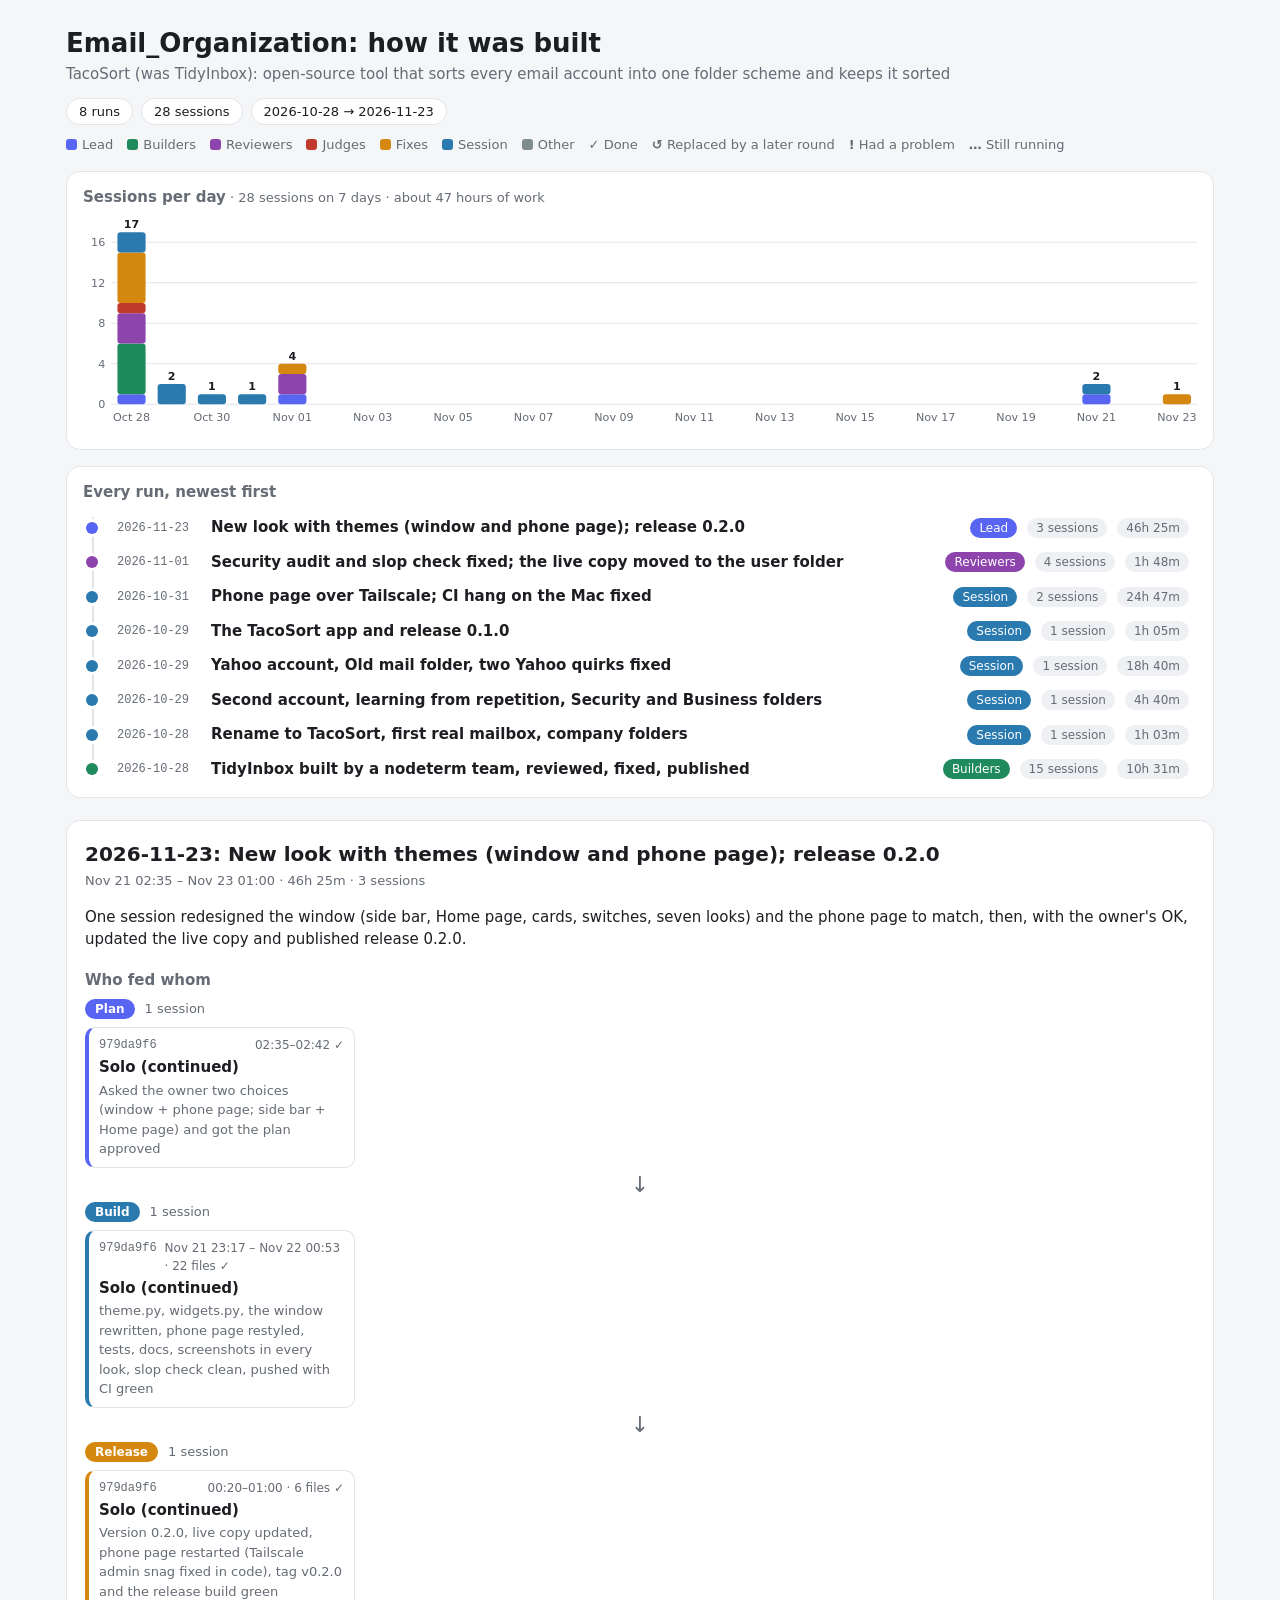
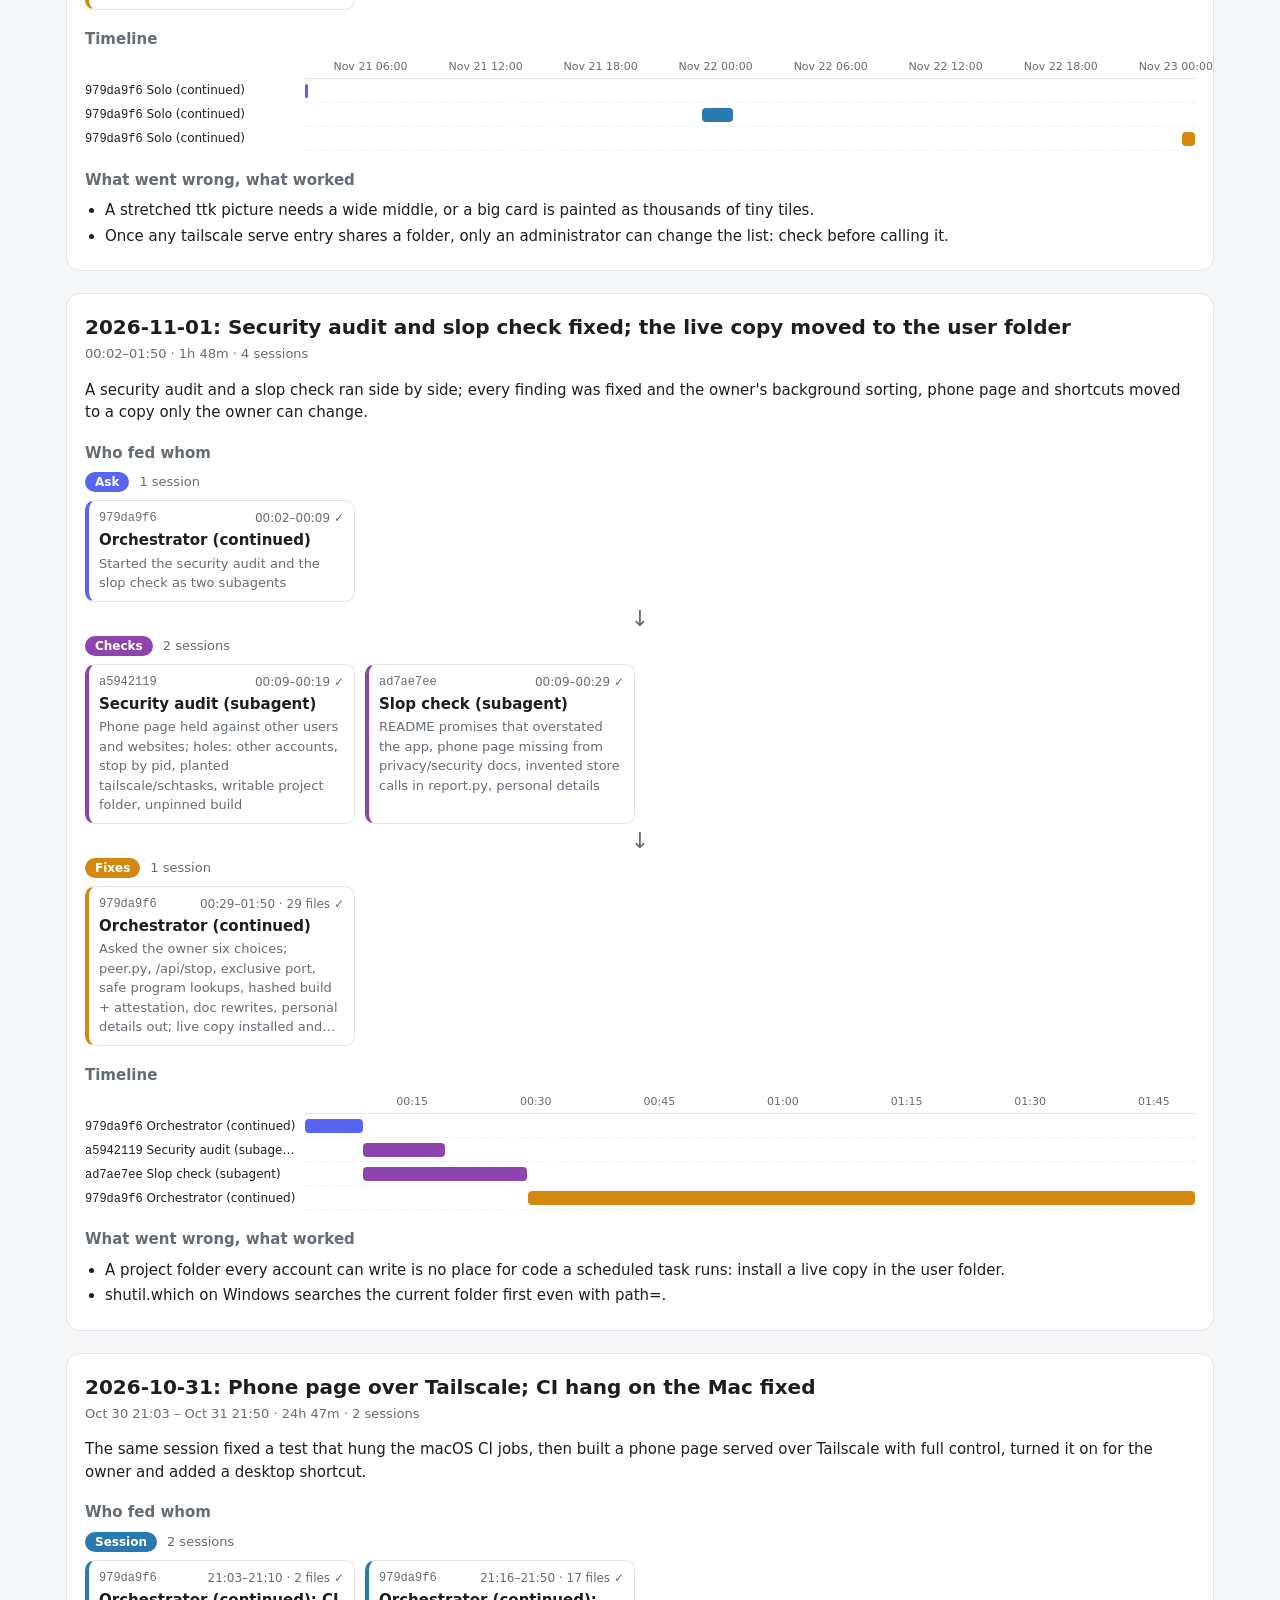
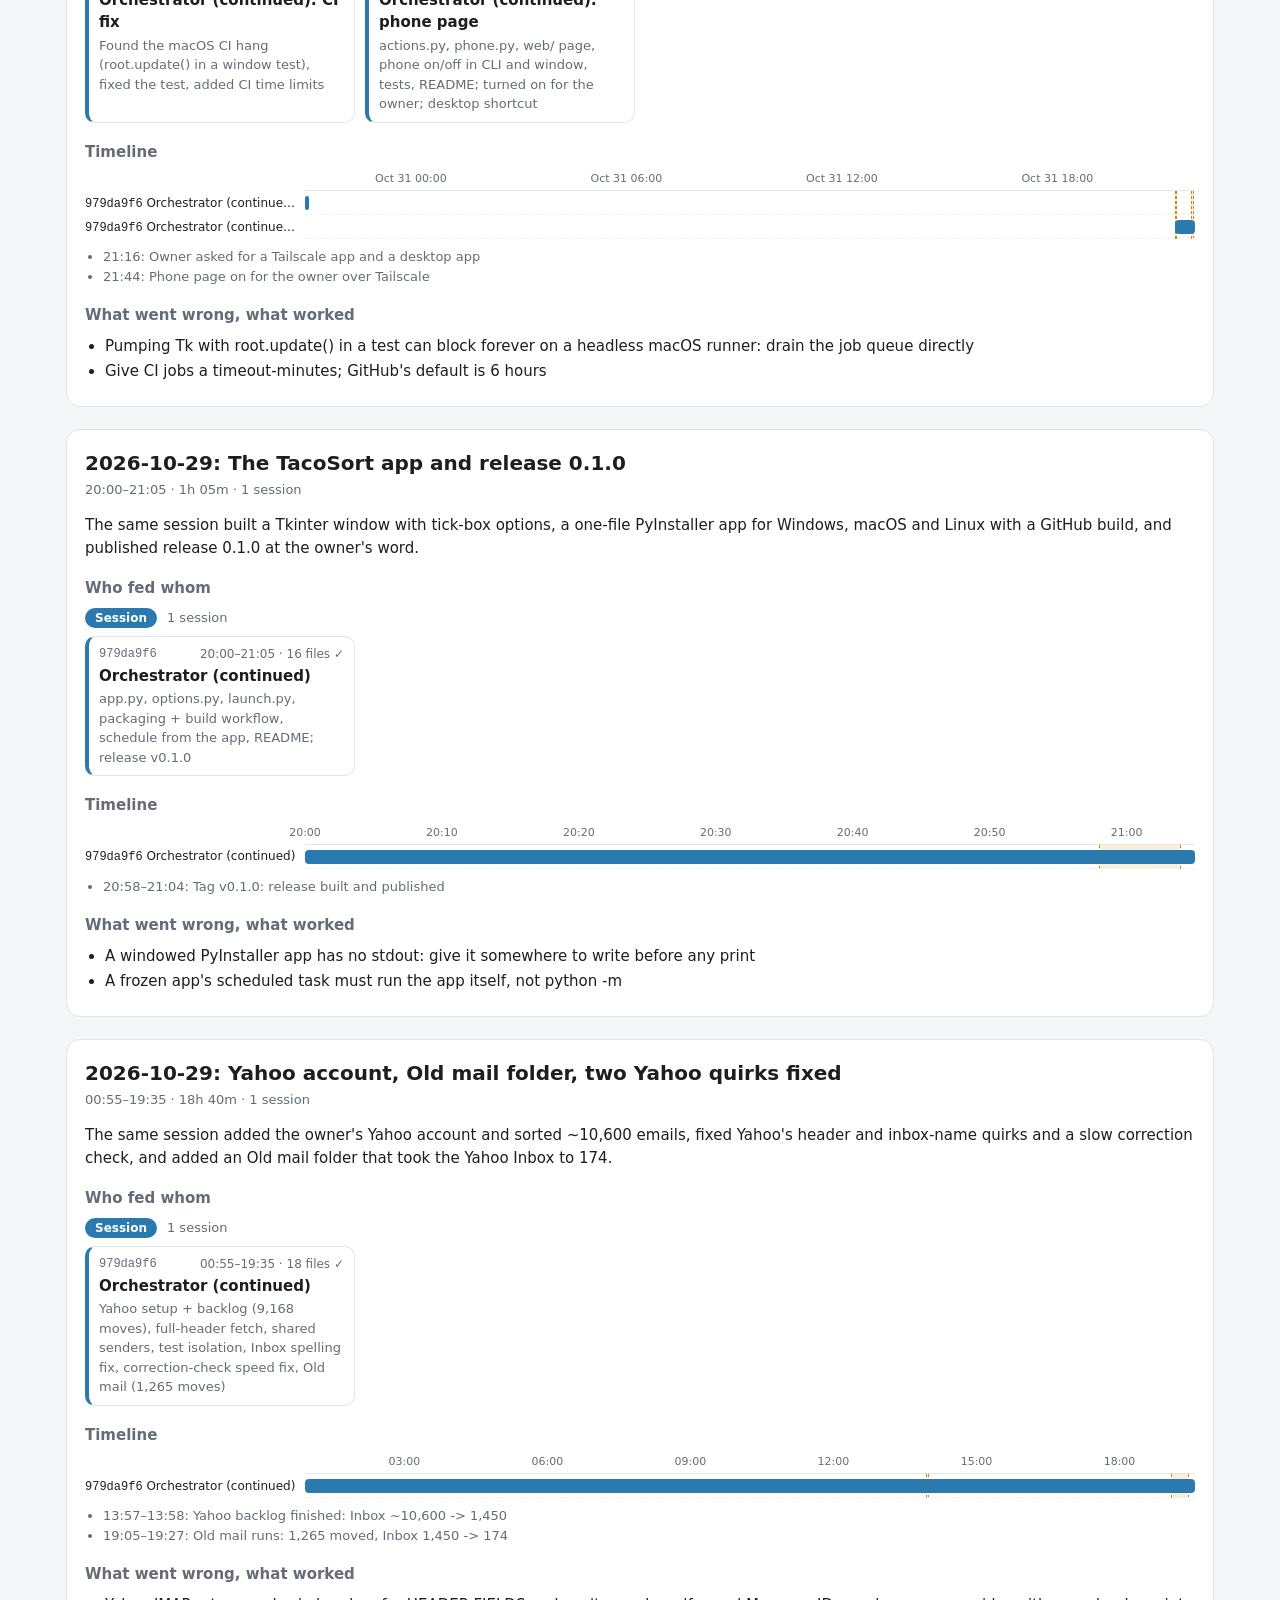
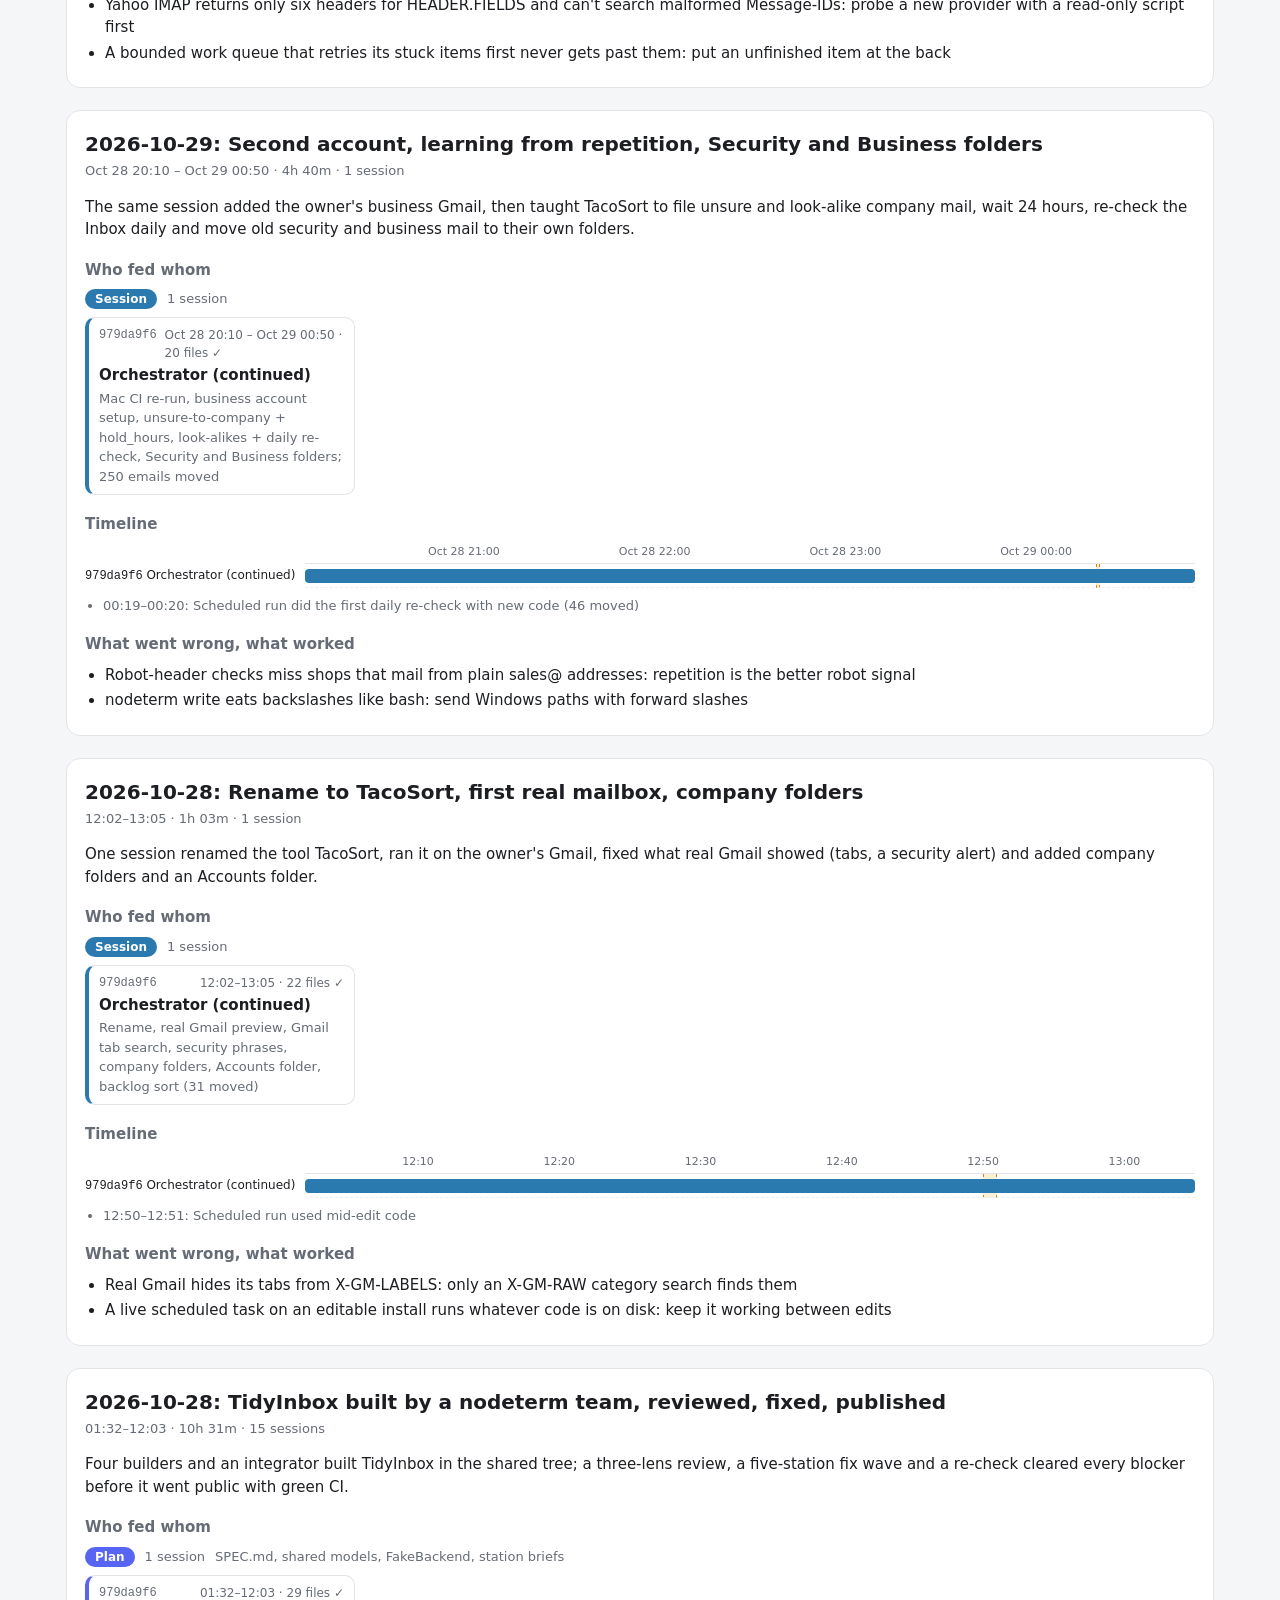
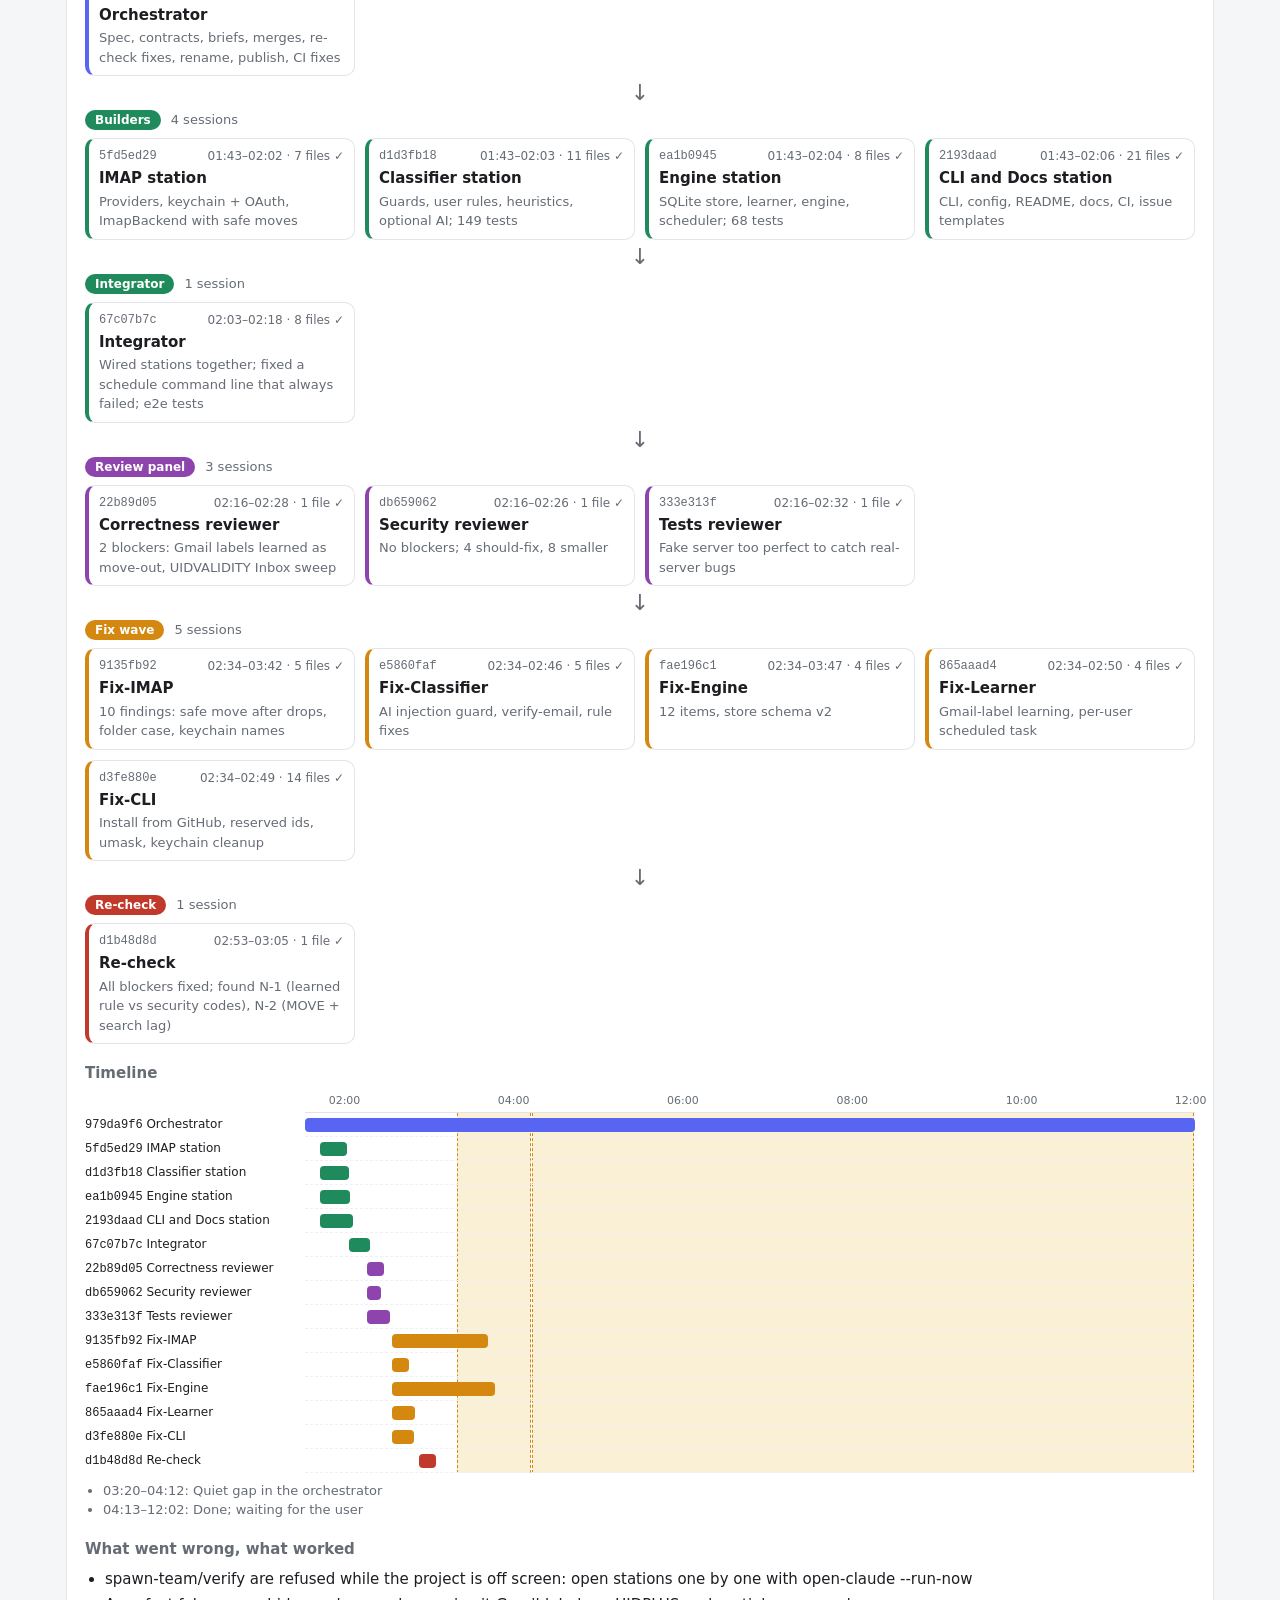
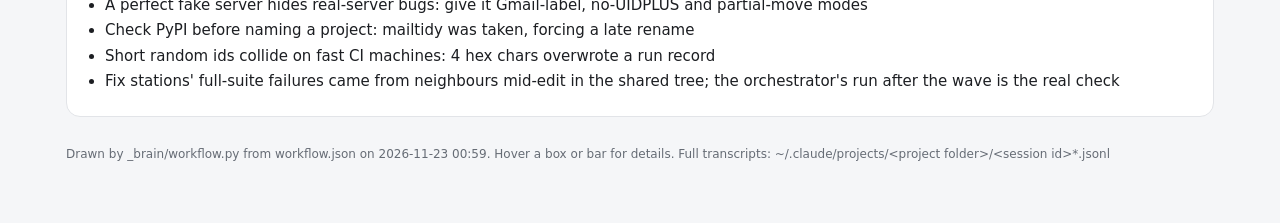
==== commit 5a7bcf0c: "Save progress 2026-11-23: new look with themes; release 0.2.0 Log entry, CLAUDE.md gotcha about Tail" ====
--- a/WORKFLOW.html
+++ b/WORKFLOW.html
@@ -66,11 +66,11 @@
 <body><div class="wrap">
 <h1>Email_Organization: how it was built</h1>
 <div class="muted">TacoSort (was TidyInbox): open-source tool that sorts every email account into one folder scheme and keeps it sorted</div>
-<div class="chips"><span class="chip">7 runs</span><span class="chip">25 sessions</span><span class="chip">2026-10-28 → 2026-11-01</span></div>
+<div class="chips"><span class="chip">8 runs</span><span class="chip">28 sessions</span><span class="chip">2026-10-28 → 2026-11-23</span></div>
 <div class="legend"><span><span class="sw" style="background:var(--lead)"></span>Lead</span><span><span class="sw" style="background:var(--build)"></span>Builders</span><span><span class="sw" style="background:var(--review)"></span>Reviewers</span><span><span class="sw" style="background:var(--judge)"></span>Judges</span><span><span class="sw" style="background:var(--fix)"></span>Fixes</span><span><span class="sw" style="background:var(--solo)"></span>Session</span><span><span class="sw" style="background:var(--other)"></span>Other</span><span><b>✓</b> Done</span><span><b>↺</b> Replaced by a later round</span><span><b>!</b> Had a problem</span><span><b>…</b> Still running</span></div>
-<div class="panel chart"><h3 style="margin-top:0">Sessions per day<span class="muted small" style="font-weight:400"> · 25 sessions on 5 days · about 44 hours of work</span></h3><svg viewBox="0 0 1100 220" role="img" aria-label="Sessions per day"><line class="grid" x1="28" x2="1100" y1="186.0" y2="186.0"/><text class="lbl" x="22" y="190.0" text-anchor="end">0</text><line class="grid" x1="28" x2="1100" y1="146.0" y2="146.0"/><text class="lbl" x="22" y="150.0" text-anchor="end">4</text><line class="grid" x1="28" x2="1100" y1="106.0" y2="106.0"/><text class="lbl" x="22" y="110.0" text-anchor="end">8</text><line class="grid" x1="28" x2="1100" y1="66.0" y2="66.0"/><text class="lbl" x="22" y="70.0" text-anchor="end">12</text><line class="grid" x1="28" x2="1100" y1="26.0" y2="26.0"/><text class="lbl" x="22" y="30.0" text-anchor="end">16</text><rect x="117.2" y="176.0" width="36.0" height="10.0" rx="3" fill="var(--lead)"><title>2026-10-28: 1 lead</title></rect><rect x="117.2" y="126.0" width="36.0" height="50.0" rx="3" fill="var(--build)"><title>2026-10-28: 5 builders</title></rect><rect x="117.2" y="96.0" width="36.0" height="30.0" rx="3" fill="var(--review)"><title>2026-10-28: 3 reviewers</title></rect><rect x="117.2" y="86.0" width="36.0" height="10.0" rx="3" fill="var(--judge)"><title>2026-10-28: 1 judges</title></rect><rect x="117.2" y="36.0" width="36.0" height="50.0" rx="3" fill="var(--fix)"><title>2026-10-28: 5 fixes</title></rect><rect x="117.2" y="16.0" width="36.0" height="20.0" rx="3" fill="var(--solo)"><title>2026-10-28: 2 session</title></rect><text class="num" x="135.2" y="12.0" text-anchor="middle">17</text><text class="lbl" x="135.2" y="202" text-anchor="middle">Oct 28</text><rect x="331.6" y="166.0" width="36.0" height="20.0" rx="3" fill="var(--solo)"><title>2026-10-29: 2 session</title></rect><text class="num" x="349.6" y="162.0" text-anchor="middle">2</text><text class="lbl" x="349.6" y="202" text-anchor="middle">Oct 29</text><rect x="546.0" y="176.0" width="36.0" height="10.0" rx="3" fill="var(--solo)"><title>2026-10-30: 1 session</title></rect><text class="num" x="564.0" y="172.0" text-anchor="middle">1</text><text class="lbl" x="564.0" y="202" text-anchor="middle">Oct 30</text><rect x="760.4" y="176.0" width="36.0" height="10.0" rx="3" fill="var(--solo)"><title>2026-10-31: 1 session</title></rect><text class="num" x="778.4" y="172.0" text-anchor="middle">1</text><text class="lbl" x="778.4" y="202" text-anchor="middle">Oct 31</text><rect x="974.8" y="176.0" width="36.0" height="10.0" rx="3" fill="var(--lead)"><title>2026-11-01: 1 lead</title></rect><rect x="974.8" y="156.0" width="36.0" height="20.0" rx="3" fill="var(--review)"><title>2026-11-01: 2 reviewers</title></rect><rect x="974.8" y="146.0" width="36.0" height="10.0" rx="3" fill="var(--fix)"><title>2026-11-01: 1 fixes</title></rect><text class="num" x="992.8" y="142.0" text-anchor="middle">4</text><text class="lbl" x="992.8" y="202" text-anchor="middle">Nov 01</text></svg></div>
-<div class="panel"><h3 style="margin-top:0">Every run, newest first</h3><nav class="tl"><a href="#run0" style="--k:var(--review)"><span class="dot"></span><span class="date">2026-11-01</span><span class="t">Security audit and slop check fixed; the live copy moved to the user folder</span><span class="tag k">Reviewers</span><span class="tag">4 sessions</span><span class="tag">1h 48m</span></a><a href="#run1" style="--k:var(--solo)"><span class="dot"></span><span class="date">2026-10-31</span><span class="t">Phone page over Tailscale; CI hang on the Mac fixed</span><span class="tag k">Session</span><span class="tag">2 sessions</span><span class="tag">24h 47m</span></a><a href="#run2" style="--k:var(--solo)"><span class="dot"></span><span class="date">2026-10-29</span><span class="t">The TacoSort app and release 0.1.0</span><span class="tag k">Session</span><span class="tag">1 session</span><span class="tag">1h 05m</span></a><a href="#run3" style="--k:var(--solo)"><span class="dot"></span><span class="date">2026-10-29</span><span class="t">Yahoo account, Old mail folder, two Yahoo quirks fixed</span><span class="tag k">Session</span><span class="tag">1 session</span><span class="tag">18h 40m</span></a><a href="#run4" style="--k:var(--solo)"><span class="dot"></span><span class="date">2026-10-29</span><span class="t">Second account, learning from repetition, Security and Business folders</span><span class="tag k">Session</span><span class="tag">1 session</span><span class="tag">4h 40m</span></a><a href="#run5" style="--k:var(--solo)"><span class="dot"></span><span class="date">2026-10-28</span><span class="t">Rename to TacoSort, first real mailbox, company folders</span><span class="tag k">Session</span><span class="tag">1 session</span><span class="tag">1h 03m</span></a><a href="#run6" style="--k:var(--build)"><span class="dot"></span><span class="date">2026-10-28</span><span class="t">TidyInbox built by a nodeterm team, reviewed, fixed, published</span><span class="tag k">Builders</span><span class="tag">15 sessions</span><span class="tag">10h 31m</span></a></nav></div>
-<section class="run" id="run0"><h2>2026-11-01: Security audit and slop check fixed; the live copy moved to the user folder</h2><div class="muted small">00:02–01:50 · 1h 48m · 4 sessions</div><p>A security audit and a slop check ran side by side; every finding was fixed and the owner&#x27;s background sorting, phone page and shortcuts moved to a copy only the owner can change.</p><h3>Who fed whom</h3><div class="stage"><div class="stage-head"><span class="pill" style="background:var(--lead)">Ask</span><span class="muted small">1 session</span></div><div class="boxes"><div class="box done" style="--k:var(--lead)" title="Started the security audit and the slop check as two subagents"><div class="top"><span class="id">979da9f6</span><span>00:02–00:09 <span class="badge" title="Done">✓</span></span></div><div class="role">Orchestrator (continued)</div><div class="did">Started the security audit and the slop check as two subagents</div></div></div></div><div class="arrow">↓</div><div class="stage"><div class="stage-head"><span class="pill" style="background:var(--review)">Checks</span><span class="muted small">2 sessions</span></div><div class="boxes"><div class="box done" style="--k:var(--review)" title="Phone page held against other users and websites; holes: other accounts, stop by pid, planted tailscale/schtasks, writable project folder, unpinned build"><div class="top"><span class="id">a5942119</span><span>00:09–00:19 <span class="badge" title="Done">✓</span></span></div><div class="role">Security audit (subagent)</div><div class="did">Phone page held against other users and websites; holes: other accounts, stop by pid, planted tailscale/schtasks, writable project folder, unpinned build</div></div><div class="box done" style="--k:var(--review)" title="README promises that overstated the app, phone page missing from privacy/security docs, invented store calls in report.py, personal details"><div class="top"><span class="id">ad7ae7ee</span><span>00:09–00:29 <span class="badge" title="Done">✓</span></span></div><div class="role">Slop check (subagent)</div><div class="did">README promises that overstated the app, phone page missing from privacy/security docs, invented store calls in report.py, personal details</div></div></div></div><div class="arrow">↓</div><div class="stage"><div class="stage-head"><span class="pill" style="background:var(--fix)">Fixes</span><span class="muted small">1 session</span></div><div class="boxes"><div class="box done" style="--k:var(--fix)" title="Asked the owner six choices; peer.py, /api/stop, exclusive port, safe program lookups, hashed build + attestation, doc rewrites, personal details out; live copy installed and switched over, verified through Tailscale"><div class="top"><span class="id">979da9f6</span><span>00:29–01:50 · 29 files <span class="badge" title="Done">✓</span></span></div><div class="role">Orchestrator (continued)</div><div class="did">Asked the owner six choices; peer.py, /api/stop, exclusive port, safe program lookups, hashed build + attestation, doc rewrites, personal details out; live copy installed and switched over, verified through Tailscale</div></div></div></div><h3>Timeline</h3><div class="gantt" style="--lbl:220px"><div class="axis"><span class="tick" style="left:12.04%">00:15</span><span class="tick" style="left:25.93%">00:30</span><span class="tick" style="left:39.81%">00:45</span><span class="tick" style="left:53.70%">01:00</span><span class="tick" style="left:67.59%">01:15</span><span class="tick" style="left:81.48%">01:30</span><span class="tick" style="left:95.37%">01:45</span></div><div class="band-wrap"></div><div class="row"><div class="lbl" title="979da9f6 · Orchestrator (continued) · 00:02–00:09 (7 min)"><span class="id">979da9f6</span> Orchestrator (continued)</div><div class="track"><div class="bar done" style="--k:var(--lead);left:0.00%;width:6.48%" title="979da9f6 · Orchestrator (continued) · 00:02–00:09 (7 min)"></div></div></div><div class="row"><div class="lbl" title="a5942119 · Security audit (subagent) · 00:09–00:19 (10 min)"><span class="id">a5942119</span> Security audit (subagent)</div><div class="track"><div class="bar done" style="--k:var(--review);left:6.48%;width:9.26%" title="a5942119 · Security audit (subagent) · 00:09–00:19 (10 min)"></div></div></div><div class="row"><div class="lbl" title="ad7ae7ee · Slop check (subagent) · 00:09–00:29 (20 min)"><span class="id">ad7ae7ee</span> Slop check (subagent)</div><div class="track"><div class="bar done" style="--k:var(--review);left:6.48%;width:18.52%" title="ad7ae7ee · Slop check (subagent) · 00:09–00:29 (20 min)"></div></div></div><div class="row"><div class="lbl" title="979da9f6 · Orchestrator (continued) · 00:29–01:50 (1h 21m)"><span class="id">979da9f6</span> Orchestrator (continued)</div><div class="track"><div class="bar done" style="--k:var(--fix);left:25.00%;width:75.00%" title="979da9f6 · Orchestrator (continued) · 00:29–01:50 (1h 21m)"></div></div></div></div><h3>What went wrong, what worked</h3><ul class="lessons"><li>A project folder every account can write is no place for code a scheduled task runs: install a live copy in the user folder.</li><li>shutil.which on Windows searches the current folder first even with path=.</li></ul></section><section class="run" id="run1"><h2>2026-10-31: Phone page over Tailscale; CI hang on the Mac fixed</h2><div class="muted small">Oct 30 21:03 – Oct 31 21:50 · 24h 47m · 2 sessions</div><p>The same session fixed a test that hung the macOS CI jobs, then built a phone page served over Tailscale with full control, turned it on for the owner and added a desktop shortcut.</p><h3>Who fed whom</h3><div class="stage"><div class="stage-head"><span class="pill" style="background:var(--solo)">Session</span><span class="muted small">2 sessions</span></div><div class="boxes"><div class="box done" style="--k:var(--solo)" title="Found the macOS CI hang (root.update() in a window test), fixed the test, added CI time limits"><div class="top"><span class="id">979da9f6</span><span>21:03–21:10 · 2 files <span class="badge" title="Done">✓</span></span></div><div class="role">Orchestrator (continued): CI fix</div><div class="did">Found the macOS CI hang (root.update() in a window test), fixed the test, added CI time limits</div></div><div class="box done" style="--k:var(--solo)" title="actions.py, phone.py, web/ page, phone on/off in CLI and window, tests, README; turned on for the owner; desktop shortcut"><div class="top"><span class="id">979da9f6</span><span>21:16–21:50 · 17 files <span class="badge" title="Done">✓</span></span></div><div class="role">Orchestrator (continued): phone page</div><div class="did">actions.py, phone.py, web/ page, phone on/off in CLI and window, tests, README; turned on for the owner; desktop shortcut</div></div></div></div><h3>Timeline</h3><div class="gantt" style="--lbl:220px"><div class="axis"><span class="tick" style="left:11.90%">Oct 31 00:00</span><span class="tick" style="left:36.11%">Oct 31 06:00</span><span class="tick" style="left:60.32%">Oct 31 12:00</span><span class="tick" style="left:84.53%">Oct 31 18:00</span></div><div class="band-wrap"><div class="band" style="left:97.71%;width:0.30%" title="Owner asked for a Tailscale app and a desktop app"></div><div class="band" style="left:99.60%;width:0.30%" title="Phone page on for the owner over Tailscale"></div></div><div class="row"><div class="lbl" title="979da9f6 · Orchestrator (continued): CI fix · 21:03–21:10 (7 min)"><span class="id">979da9f6</span> Orchestrator (continued): CI fix</div><div class="track"><div class="bar done" style="--k:var(--solo);left:0.00%;width:0.47%" title="979da9f6 · Orchestrator (continued): CI fix · 21:03–21:10 (7 min)"></div></div></div><div class="row"><div class="lbl" title="979da9f6 · Orchestrator (continued): phone page · 21:16–21:50 (34 min)"><span class="id">979da9f6</span> Orchestrator (continued): phone page</div><div class="track"><div class="bar done" style="--k:var(--solo);left:97.71%;width:2.29%" title="979da9f6 · Orchestrator (continued): phone page · 21:16–21:50 (34 min)"></div></div></div></div><ul class="events"><li>21:16: Owner asked for a Tailscale app and a desktop app</li><li>21:44: Phone page on for the owner over Tailscale</li></ul><h3>What went wrong, what worked</h3><ul class="lessons"><li>Pumping Tk with root.update() in a test can block forever on a headless macOS runner: drain the job queue directly</li><li>Give CI jobs a timeout-minutes; GitHub&#x27;s default is 6 hours</li></ul></section><section class="run" id="run2"><h2>2026-10-29: The TacoSort app and release 0.1.0</h2><div class="muted small">20:00–21:05 · 1h 05m · 1 session</div><p>The same session built a Tkinter window with tick-box options, a one-file PyInstaller app for Windows, macOS and Linux with a GitHub build, and published release 0.1.0 at the owner&#x27;s word.</p><h3>Who fed whom</h3><div class="stage"><div class="stage-head"><span class="pill" style="background:var(--solo)">Session</span><span class="muted small">1 session</span></div><div class="boxes"><div class="box done" style="--k:var(--solo)" title="app.py, options.py, launch.py, packaging + build workflow, schedule from the app, README; release v0.1.0"><div class="top"><span class="id">979da9f6</span><span>20:00–21:05 · 16 files <span class="badge" title="Done">✓</span></span></div><div class="role">Orchestrator (continued)</div><div class="did">app.py, options.py, launch.py, packaging + build workflow, schedule from the app, README; release v0.1.0</div></div></div></div><h3>Timeline</h3><div class="gantt" style="--lbl:220px"><div class="axis"><span class="tick" style="left:0.00%">20:00</span><span class="tick" style="left:15.38%">20:10</span><span class="tick" style="left:30.77%">20:20</span><span class="tick" style="left:46.15%">20:30</span><span class="tick" style="left:61.54%">20:40</span><span class="tick" style="left:76.92%">20:50</span><span class="tick" style="left:92.31%">21:00</span></div><div class="band-wrap"><div class="band" style="left:89.23%;width:9.23%" title="Tag v0.1.0: release built and published"></div></div><div class="row"><div class="lbl" title="979da9f6 · Orchestrator (continued) · 20:00–21:05 (1h 05m)"><span class="id">979da9f6</span> Orchestrator (continued)</div><div class="track"><div class="bar done" style="--k:var(--solo);left:0.00%;width:100.00%" title="979da9f6 · Orchestrator (continued) · 20:00–21:05 (1h 05m)"></div></div></div></div><ul class="events"><li>20:58–21:04: Tag v0.1.0: release built and published</li></ul><h3>What went wrong, what worked</h3><ul class="lessons"><li>A windowed PyInstaller app has no stdout: give it somewhere to write before any print</li><li>A frozen app&#x27;s scheduled task must run the app itself, not python -m</li></ul></section><section class="run" id="run3"><h2>2026-10-29: Yahoo account, Old mail folder, two Yahoo quirks fixed</h2><div class="muted small">00:55–19:35 · 18h 40m · 1 session</div><p>The same session added the owner&#x27;s Yahoo account and sorted ~10,600 emails, fixed Yahoo&#x27;s header and inbox-name quirks and a slow correction check, and added an Old mail folder that took the Yahoo Inbox to 174.</p><h3>Who fed whom</h3><div class="stage"><div class="stage-head"><span class="pill" style="background:var(--solo)">Session</span><span class="muted small">1 session</span></div><div class="boxes"><div class="box done" style="--k:var(--solo)" title="Yahoo setup + backlog (9,168 moves), full-header fetch, shared senders, test isolation, Inbox spelling fix, correction-check speed fix, Old mail (1,265 moves)"><div class="top"><span class="id">979da9f6</span><span>00:55–19:35 · 18 files <span class="badge" title="Done">✓</span></span></div><div class="role">Orchestrator (continued)</div><div class="did">Yahoo setup + backlog (9,168 moves), full-header fetch, shared senders, test isolation, Inbox spelling fix, correction-check speed fix, Old mail (1,265 moves)</div></div></div></div><h3>Timeline</h3><div class="gantt" style="--lbl:220px"><div class="axis"><span class="tick" style="left:11.16%">03:00</span><span class="tick" style="left:27.23%">06:00</span><span class="tick" style="left:43.30%">09:00</span><span class="tick" style="left:59.38%">12:00</span><span class="tick" style="left:75.45%">15:00</span><span class="tick" style="left:91.52%">18:00</span></div><div class="band-wrap"><div class="band" style="left:69.82%;width:0.30%" title="Yahoo backlog finished: Inbox ~10,600 -&gt; 1,450"></div><div class="band" style="left:97.32%;width:1.96%" title="Old mail runs: 1,265 moved, Inbox 1,450 -&gt; 174"></div></div><div class="row"><div class="lbl" title="979da9f6 · Orchestrator (continued) · 00:55–19:35 (18h 40m)"><span class="id">979da9f6</span> Orchestrator (continued)</div><div class="track"><div class="bar done" style="--k:var(--solo);left:0.00%;width:100.00%" title="979da9f6 · Orchestrator (continued) · 00:55–19:35 (18h 40m)"></div></div></div></div><ul class="events"><li>13:57–13:58: Yahoo backlog finished: Inbox ~10,600 -&gt; 1,450</li><li>19:05–19:27: Old mail runs: 1,265 moved, Inbox 1,450 -&gt; 174</li></ul><h3>What went wrong, what worked</h3><ul class="lessons"><li>Yahoo IMAP returns only six headers for HEADER.FIELDS and can&#x27;t search malformed Message-IDs: probe a new provider with a read-only script first</li><li>A bounded work queue that retries its stuck items first never gets past them: put an unfinished item at the back</li></ul></section><section class="run" id="run4"><h2>2026-10-29: Second account, learning from repetition, Security and Business folders</h2><div class="muted small">Oct 28 20:10 – Oct 29 00:50 · 4h 40m · 1 session</div><p>The same session added the owner&#x27;s business Gmail, then taught TacoSort to file unsure and look-alike company mail, wait 24 hours, re-check the Inbox daily and move old security and business mail to their own folders.</p><h3>Who fed whom</h3><div class="stage"><div class="stage-head"><span class="pill" style="background:var(--solo)">Session</span><span class="muted small">1 session</span></div><div class="boxes"><div class="box done" style="--k:var(--solo)" title="Mac CI re-run, business account setup, unsure-to-company + hold_hours, look-alikes + daily re-check, Security and Business folders; 250 emails moved"><div class="top"><span class="id">979da9f6</span><span>Oct 28 20:10 – Oct 29 00:50 · 20 files <span class="badge" title="Done">✓</span></span></div><div class="role">Orchestrator (continued)</div><div class="did">Mac CI re-run, business account setup, unsure-to-company + hold_hours, look-alikes + daily re-check, Security and Business folders; 250 emails moved</div></div></div></div><h3>Timeline</h3><div class="gantt" style="--lbl:220px"><div class="axis"><span class="tick" style="left:17.86%">Oct 28 21:00</span><span class="tick" style="left:39.29%">Oct 28 22:00</span><span class="tick" style="left:60.71%">Oct 28 23:00</span><span class="tick" style="left:82.14%">Oct 29 00:00</span></div><div class="band-wrap"><div class="band" style="left:88.93%;width:0.36%" title="Scheduled run did the first daily re-check with new code (46 moved)"></div></div><div class="row"><div class="lbl" title="979da9f6 · Orchestrator (continued) · Oct 28 20:10 – Oct 29 00:50 (4h 40m)"><span class="id">979da9f6</span> Orchestrator (continued)</div><div class="track"><div class="bar done" style="--k:var(--solo);left:0.00%;width:100.00%" title="979da9f6 · Orchestrator (continued) · Oct 28 20:10 – Oct 29 00:50 (4h 40m)"></div></div></div></div><ul class="events"><li>00:19–00:20: Scheduled run did the first daily re-check with new code (46 moved)</li></ul><h3>What went wrong, what worked</h3><ul class="lessons"><li>Robot-header checks miss shops that mail from plain sales@ addresses: repetition is the better robot signal</li><li>nodeterm write eats backslashes like bash: send Windows paths with forward slashes</li></ul></section><section class="run" id="run5"><h2>2026-10-28: Rename to TacoSort, first real mailbox, company folders</h2><div class="muted small">12:02–13:05 · 1h 03m · 1 session</div><p>One session renamed the tool TacoSort, ran it on the owner&#x27;s Gmail, fixed what real Gmail showed (tabs, a security alert) and added company folders and an Accounts folder.</p><h3>Who fed whom</h3><div class="stage"><div class="stage-head"><span class="pill" style="background:var(--solo)">Session</span><span class="muted small">1 session</span></div><div class="boxes"><div class="box done" style="--k:var(--solo)" title="Rename, real Gmail preview, Gmail tab search, security phrases, company folders, Accounts folder, backlog sort (31 moved)"><div class="top"><span class="id">979da9f6</span><span>12:02–13:05 · 22 files <span class="badge" title="Done">✓</span></span></div><div class="role">Orchestrator (continued)</div><div class="did">Rename, real Gmail preview, Gmail tab search, security phrases, company folders, Accounts folder, backlog sort (31 moved)</div></div></div></div><h3>Timeline</h3><div class="gantt" style="--lbl:220px"><div class="axis"><span class="tick" style="left:12.70%">12:10</span><span class="tick" style="left:28.57%">12:20</span><span class="tick" style="left:44.44%">12:30</span><span class="tick" style="left:60.32%">12:40</span><span class="tick" style="left:76.19%">12:50</span><span class="tick" style="left:92.06%">13:00</span></div><div class="band-wrap"><div class="band" style="left:76.19%;width:1.59%" title="Scheduled run used mid-edit code"></div></div><div class="row"><div class="lbl" title="979da9f6 · Orchestrator (continued) · 12:02–13:05 (1h 03m)"><span class="id">979da9f6</span> Orchestrator (continued)</div><div class="track"><div class="bar done" style="--k:var(--solo);left:0.00%;width:100.00%" title="979da9f6 · Orchestrator (continued) · 12:02–13:05 (1h 03m)"></div></div></div></div><ul class="events"><li>12:50–12:51: Scheduled run used mid-edit code</li></ul><h3>What went wrong, what worked</h3><ul class="lessons"><li>Real Gmail hides its tabs from X-GM-LABELS: only an X-GM-RAW category search finds them</li><li>A live scheduled task on an editable install runs whatever code is on disk: keep it working between edits</li></ul></section><section class="run" id="run6"><h2>2026-10-28: TidyInbox built by a nodeterm team, reviewed, fixed, published</h2><div class="muted small">01:32–12:03 · 10h 31m · 15 sessions</div><p>Four builders and an integrator built TidyInbox in the shared tree; a three-lens review, a five-station fix wave and a re-check cleared every blocker before it went public with green CI.</p><h3>Who fed whom</h3><div class="stage"><div class="stage-head"><span class="pill" style="background:var(--lead)">Plan</span><span class="muted small">1 session</span><span class="muted small">SPEC.md, shared models, FakeBackend, station briefs</span></div><div class="boxes"><div class="box done" style="--k:var(--lead)" title="Spec, contracts, briefs, merges, re-check fixes, rename, publish, CI fixes"><div class="top"><span class="id">979da9f6</span><span>01:32–12:03 · 29 files <span class="badge" title="Done">✓</span></span></div><div class="role">Orchestrator</div><div class="did">Spec, contracts, briefs, merges, re-check fixes, rename, publish, CI fixes</div></div></div></div><div class="arrow">↓</div><div class="stage"><div class="stage-head"><span class="pill" style="background:var(--build)">Builders</span><span class="muted small">4 sessions</span></div><div class="boxes"><div class="box done" style="--k:var(--build)" title="Providers, keychain + OAuth, ImapBackend with safe moves"><div class="top"><span class="id">5fd5ed29</span><span>01:43–02:02 · 7 files <span class="badge" title="Done">✓</span></span></div><div class="role">IMAP station</div><div class="did">Providers, keychain + OAuth, ImapBackend with safe moves</div></div><div class="box done" style="--k:var(--build)" title="Guards, user rules, heuristics, optional AI; 149 tests"><div class="top"><span class="id">d1d3fb18</span><span>01:43–02:03 · 11 files <span class="badge" title="Done">✓</span></span></div><div class="role">Classifier station</div><div class="did">Guards, user rules, heuristics, optional AI; 149 tests</div></div><div class="box done" style="--k:var(--build)" title="SQLite store, learner, engine, scheduler; 68 tests"><div class="top"><span class="id">ea1b0945</span><span>01:43–02:04 · 8 files <span class="badge" title="Done">✓</span></span></div><div class="role">Engine station</div><div class="did">SQLite store, learner, engine, scheduler; 68 tests</div></div><div class="box done" style="--k:var(--build)" title="CLI, config, README, docs, CI, issue templates"><div class="top"><span class="id">2193daad</span><span>01:43–02:06 · 21 files <span class="badge" title="Done">✓</span></span></div><div class="role">CLI and Docs station</div><div class="did">CLI, config, README, docs, CI, issue templates</div></div></div></div><div class="arrow">↓</div><div class="stage"><div class="stage-head"><span class="pill" style="background:var(--build)">Integrator</span><span class="muted small">1 session</span></div><div class="boxes"><div class="box done" style="--k:var(--build)" title="Wired stations together; fixed a schedule command line that always failed; e2e tests"><div class="top"><span class="id">67c07b7c</span><span>02:03–02:18 · 8 files <span class="badge" title="Done">✓</span></span></div><div class="role">Integrator</div><div class="did">Wired stations together; fixed a schedule command line that always failed; e2e tests</div></div></div></div><div class="arrow">↓</div><div class="stage"><div class="stage-head"><span class="pill" style="background:var(--review)">Review panel</span><span class="muted small">3 sessions</span></div><div class="boxes"><div class="box done" style="--k:var(--review)" title="2 blockers: Gmail labels learned as move-out, UIDVALIDITY Inbox sweep"><div class="top"><span class="id">22b89d05</span><span>02:16–02:28 · 1 file <span class="badge" title="Done">✓</span></span></div><div class="role">Correctness reviewer</div><div class="did">2 blockers: Gmail labels learned as move-out, UIDVALIDITY Inbox sweep</div></div><div class="box done" style="--k:var(--review)" title="No blockers; 4 should-fix, 8 smaller"><div class="top"><span class="id">db659062</span><span>02:16–02:26 · 1 file <span class="badge" title="Done">✓</span></span></div><div class="role">Security reviewer</div><div class="did">No blockers; 4 should-fix, 8 smaller</div></div><div class="box done" style="--k:var(--review)" title="Fake server too perfect to catch real-server bugs"><div class="top"><span class="id">333e313f</span><span>02:16–02:32 · 1 file <span class="badge" title="Done">✓</span></span></div><div class="role">Tests reviewer</div><div class="did">Fake server too perfect to catch real-server bugs</div></div></div></div><div class="arrow">↓</div><div class="stage"><div class="stage-head"><span class="pill" style="background:var(--fix)">Fix wave</span><span class="muted small">5 sessions</span></div><div class="boxes"><div class="box done" style="--k:var(--fix)" title="10 findings: safe move after drops, folder case, keychain names"><div class="top"><span class="id">9135fb92</span><span>02:34–03:42 · 5 files <span class="badge" title="Done">✓</span></span></div><div class="role">Fix-IMAP</div><div class="did">10 findings: safe move after drops, folder case, keychain names</div></div><div class="box done" style="--k:var(--fix)" title="AI injection guard, verify-email, rule fixes"><div class="top"><span class="id">e5860faf</span><span>02:34–02:46 · 5 files <span class="badge" title="Done">✓</span></span></div><div class="role">Fix-Classifier</div><div class="did">AI injection guard, verify-email, rule fixes</div></div><div class="box done" style="--k:var(--fix)" title="12 items, store schema v2"><div class="top"><span class="id">fae196c1</span><span>02:34–03:47 · 4 files <span class="badge" title="Done">✓</span></span></div><div class="role">Fix-Engine</div><div class="did">12 items, store schema v2</div></div><div class="box done" style="--k:var(--fix)" title="Gmail-label learning, per-user scheduled task"><div class="top"><span class="id">865aaad4</span><span>02:34–02:50 · 4 files <span class="badge" title="Done">✓</span></span></div><div class="role">Fix-Learner</div><div class="did">Gmail-label learning, per-user scheduled task</div></div><div class="box done" style="--k:var(--fix)" title="Install from GitHub, reserved ids, umask, keychain cleanup"><div class="top"><span class="id">d3fe880e</span><span>02:34–02:49 · 14 files <span class="badge" title="Done">✓</span></span></div><div class="role">Fix-CLI</div><div class="did">Install from GitHub, reserved ids, umask, keychain cleanup</div></div></div></div><div class="arrow">↓</div><div class="stage"><div class="stage-head"><span class="pill" style="background:var(--judge)">Re-check</span><span class="muted small">1 session</span></div><div class="boxes"><div class="box done" style="--k:var(--judge)" title="All blockers fixed; found N-1 (learned rule vs security codes), N-2 (MOVE + search lag)"><div class="top"><span class="id">d1b48d8d</span><span>02:53–03:05 · 1 file <span class="badge" title="Done">✓</span></span></div><div class="role">Re-check</div><div class="did">All blockers fixed; found N-1 (learned rule vs security codes), N-2 (MOVE + search lag)</div></div></div></div><h3>Timeline</h3><div class="gantt" style="--lbl:220px"><div class="axis"><span class="tick" style="left:4.44%">02:00</span><span class="tick" style="left:23.45%">04:00</span><span class="tick" style="left:42.47%">06:00</span><span class="tick" style="left:61.49%">08:00</span><span class="tick" style="left:80.51%">10:00</span><span class="tick" style="left:99.52%">12:00</span></div><div class="band-wrap"><div class="band" style="left:17.12%;width:8.24%" title="Quiet gap in the orchestrator"></div><div class="band" style="left:25.52%;width:74.33%" title="Done; waiting for the user"></div></div><div class="row"><div class="lbl" title="979da9f6 · Orchestrator · 01:32–12:03 (10h 31m)"><span class="id">979da9f6</span> Orchestrator</div><div class="track"><div class="bar done" style="--k:var(--lead);left:0.00%;width:100.00%" title="979da9f6 · Orchestrator · 01:32–12:03 (10h 31m)"></div></div></div><div class="row"><div class="lbl" title="5fd5ed29 · IMAP station · 01:43–02:02 (19 min)"><span class="id">5fd5ed29</span> IMAP station</div><div class="track"><div class="bar done" style="--k:var(--build);left:1.74%;width:3.01%" title="5fd5ed29 · IMAP station · 01:43–02:02 (19 min)"></div></div></div><div class="row"><div class="lbl" title="d1d3fb18 · Classifier station · 01:43–02:03 (20 min)"><span class="id">d1d3fb18</span> Classifier station</div><div class="track"><div class="bar done" style="--k:var(--build);left:1.74%;width:3.17%" title="d1d3fb18 · Classifier station · 01:43–02:03 (20 min)"></div></div></div><div class="row"><div class="lbl" title="ea1b0945 · Engine station · 01:43–02:04 (21 min)"><span class="id">ea1b0945</span> Engine station</div><div class="track"><div class="bar done" style="--k:var(--build);left:1.74%;width:3.33%" title="ea1b0945 · Engine station · 01:43–02:04 (21 min)"></div></div></div><div class="row"><div class="lbl" title="2193daad · CLI and Docs station · 01:43–02:06 (23 min)"><span class="id">2193daad</span> CLI and Docs station</div><div class="track"><div class="bar done" style="--k:var(--build);left:1.74%;width:3.65%" title="2193daad · CLI and Docs station · 01:43–02:06 (23 min)"></div></div></div><div class="row"><div class="lbl" title="67c07b7c · Integrator · 02:03–02:18 (15 min)"><span class="id">67c07b7c</span> Integrator</div><div class="track"><div class="bar done" style="--k:var(--build);left:4.91%;width:2.38%" title="67c07b7c · Integrator · 02:03–02:18 (15 min)"></div></div></div><div class="row"><div class="lbl" title="22b89d05 · Correctness reviewer · 02:16–02:28 (12 min)"><span class="id">22b89d05</span> Correctness reviewer</div><div class="track"><div class="bar done" style="--k:var(--review);left:6.97%;width:1.90%" title="22b89d05 · Correctness reviewer · 02:16–02:28 (12 min)"></div></div></div><div class="row"><div class="lbl" title="db659062 · Security reviewer · 02:16–02:26 (10 min)"><span class="id">db659062</span> Security reviewer</div><div class="track"><div class="bar done" style="--k:var(--review);left:6.97%;width:1.58%" title="db659062 · Security reviewer · 02:16–02:26 (10 min)"></div></div></div><div class="row"><div class="lbl" title="333e313f · Tests reviewer · 02:16–02:32 (16 min)"><span class="id">333e313f</span> Tests reviewer</div><div class="track"><div class="bar done" style="--k:var(--review);left:6.97%;width:2.54%" title="333e313f · Tests reviewer · 02:16–02:32 (16 min)"></div></div></div><div class="row"><div class="lbl" title="9135fb92 · Fix-IMAP · 02:34–03:42 (1h 08m)"><span class="id">9135fb92</span> Fix-IMAP</div><div class="track"><div class="bar done" style="--k:var(--fix);left:9.83%;width:10.78%" title="9135fb92 · Fix-IMAP · 02:34–03:42 (1h 08m)"></div></div></div><div class="row"><div class="lbl" title="e5860faf · Fix-Classifier · 02:34–02:46 (12 min)"><span class="id">e5860faf</span> Fix-Classifier</div><div class="track"><div class="bar done" style="--k:var(--fix);left:9.83%;width:1.90%" title="e5860faf · Fix-Classifier · 02:34–02:46 (12 min)"></div></div></div><div class="row"><div class="lbl" title="fae196c1 · Fix-Engine · 02:34–03:47 (1h 13m)"><span class="id">fae196c1</span> Fix-Engine</div><div class="track"><div class="bar done" style="--k:var(--fix);left:9.83%;width:11.57%" title="fae196c1 · Fix-Engine · 02:34–03:47 (1h 13m)"></div></div></div><div class="row"><div class="lbl" title="865aaad4 · Fix-Learner · 02:34–02:50 (16 min)"><span class="id">865aaad4</span> Fix-Learner</div><div class="track"><div class="bar done" style="--k:var(--fix);left:9.83%;width:2.54%" title="865aaad4 · Fix-Learner · 02:34–02:50 (16 min)"></div></div></div><div class="row"><div class="lbl" title="d3fe880e · Fix-CLI · 02:34–02:49 (15 min)"><span class="id">d3fe880e</span> Fix-CLI</div><div class="track"><div class="bar done" style="--k:var(--fix);left:9.83%;width:2.38%" title="d3fe880e · Fix-CLI · 02:34–02:49 (15 min)"></div></div></div><div class="row"><div class="lbl" title="d1b48d8d · Re-check · 02:53–03:05 (12 min)"><span class="id">d1b48d8d</span> Re-check</div><div class="track"><div class="bar done" style="--k:var(--judge);left:12.84%;width:1.90%" title="d1b48d8d · Re-check · 02:53–03:05 (12 min)"></div></div></div></div><ul class="events"><li>03:20–04:12: Quiet gap in the orchestrator</li><li>04:13–12:02: Done; waiting for the user</li></ul><h3>What went wrong, what worked</h3><ul class="lessons"><li>spawn-team/verify are refused while the project is off screen: open stations one by one with open-claude --run-now</li><li>A perfect fake server hides real-server bugs: give it Gmail-label, no-UIDPLUS and partial-move modes</li><li>Check PyPI before naming a project: mailtidy was taken, forcing a late rename</li><li>Short random ids collide on fast CI machines: 4 hex chars overwrote a run record</li><li>Fix stations&#x27; full-suite failures came from neighbours mid-edit in the shared tree; the orchestrator&#x27;s run after the wave is the real check</li></ul></section>
-<footer>Drawn by _brain/workflow.py from workflow.json on 2026-11-01 23:57. Hover a box or bar for
+<div class="panel chart"><h3 style="margin-top:0">Sessions per day<span class="muted small" style="font-weight:400"> · 28 sessions on 7 days · about 47 hours of work</span></h3><svg viewBox="0 0 1100 220" role="img" aria-label="Sessions per day"><line class="grid" x1="28" x2="1100" y1="186.0" y2="186.0"/><text class="lbl" x="22" y="190.0" text-anchor="end">0</text><line class="grid" x1="28" x2="1100" y1="146.0" y2="146.0"/><text class="lbl" x="22" y="150.0" text-anchor="end">4</text><line class="grid" x1="28" x2="1100" y1="106.0" y2="106.0"/><text class="lbl" x="22" y="110.0" text-anchor="end">8</text><line class="grid" x1="28" x2="1100" y1="66.0" y2="66.0"/><text class="lbl" x="22" y="70.0" text-anchor="end">12</text><line class="grid" x1="28" x2="1100" y1="26.0" y2="26.0"/><text class="lbl" x="22" y="30.0" text-anchor="end">16</text><rect x="34.0" y="176.0" width="27.8" height="10.0" rx="3" fill="var(--lead)"><title>2026-10-28: 1 lead</title></rect><rect x="34.0" y="126.0" width="27.8" height="50.0" rx="3" fill="var(--build)"><title>2026-10-28: 5 builders</title></rect><rect x="34.0" y="96.0" width="27.8" height="30.0" rx="3" fill="var(--review)"><title>2026-10-28: 3 reviewers</title></rect><rect x="34.0" y="86.0" width="27.8" height="10.0" rx="3" fill="var(--judge)"><title>2026-10-28: 1 judges</title></rect><rect x="34.0" y="36.0" width="27.8" height="50.0" rx="3" fill="var(--fix)"><title>2026-10-28: 5 fixes</title></rect><rect x="34.0" y="16.0" width="27.8" height="20.0" rx="3" fill="var(--solo)"><title>2026-10-28: 2 session</title></rect><text class="num" x="47.9" y="12.0" text-anchor="middle">17</text><text class="lbl" x="47.9" y="202" text-anchor="middle">Oct 28</text><rect x="73.7" y="166.0" width="27.8" height="20.0" rx="3" fill="var(--solo)"><title>2026-10-29: 2 session</title></rect><text class="num" x="87.6" y="162.0" text-anchor="middle">2</text><rect x="113.4" y="176.0" width="27.8" height="10.0" rx="3" fill="var(--solo)"><title>2026-10-30: 1 session</title></rect><text class="num" x="127.3" y="172.0" text-anchor="middle">1</text><text class="lbl" x="127.3" y="202" text-anchor="middle">Oct 30</text><rect x="153.1" y="176.0" width="27.8" height="10.0" rx="3" fill="var(--solo)"><title>2026-10-31: 1 session</title></rect><text class="num" x="167.0" y="172.0" text-anchor="middle">1</text><rect x="192.8" y="176.0" width="27.8" height="10.0" rx="3" fill="var(--lead)"><title>2026-11-01: 1 lead</title></rect><rect x="192.8" y="156.0" width="27.8" height="20.0" rx="3" fill="var(--review)"><title>2026-11-01: 2 reviewers</title></rect><rect x="192.8" y="146.0" width="27.8" height="10.0" rx="3" fill="var(--fix)"><title>2026-11-01: 1 fixes</title></rect><text class="num" x="206.7" y="142.0" text-anchor="middle">4</text><text class="lbl" x="206.7" y="202" text-anchor="middle">Nov 01</text><text class="lbl" x="286.1" y="202" text-anchor="middle">Nov 03</text><text class="lbl" x="365.5" y="202" text-anchor="middle">Nov 05</text><text class="lbl" x="444.9" y="202" text-anchor="middle">Nov 07</text><text class="lbl" x="524.3" y="202" text-anchor="middle">Nov 09</text><text class="lbl" x="603.7" y="202" text-anchor="middle">Nov 11</text><text class="lbl" x="683.1" y="202" text-anchor="middle">Nov 13</text><text class="lbl" x="762.5" y="202" text-anchor="middle">Nov 15</text><text class="lbl" x="841.9" y="202" text-anchor="middle">Nov 17</text><text class="lbl" x="921.3" y="202" text-anchor="middle">Nov 19</text><rect x="986.8" y="176.0" width="27.8" height="10.0" rx="3" fill="var(--lead)"><title>2026-11-21: 1 lead</title></rect><rect x="986.8" y="166.0" width="27.8" height="10.0" rx="3" fill="var(--solo)"><title>2026-11-21: 1 session</title></rect><text class="num" x="1000.7" y="162.0" text-anchor="middle">2</text><text class="lbl" x="1000.7" y="202" text-anchor="middle">Nov 21</text><rect x="1066.3" y="176.0" width="27.8" height="10.0" rx="3" fill="var(--fix)"><title>2026-11-23: 1 fixes</title></rect><text class="num" x="1080.1" y="172.0" text-anchor="middle">1</text><text class="lbl" x="1080.1" y="202" text-anchor="middle">Nov 23</text></svg></div>
+<div class="panel"><h3 style="margin-top:0">Every run, newest first</h3><nav class="tl"><a href="#run0" style="--k:var(--lead)"><span class="dot"></span><span class="date">2026-11-23</span><span class="t">New look with themes (window and phone page); release 0.2.0</span><span class="tag k">Lead</span><span class="tag">3 sessions</span><span class="tag">46h 25m</span></a><a href="#run1" style="--k:var(--review)"><span class="dot"></span><span class="date">2026-11-01</span><span class="t">Security audit and slop check fixed; the live copy moved to the user folder</span><span class="tag k">Reviewers</span><span class="tag">4 sessions</span><span class="tag">1h 48m</span></a><a href="#run2" style="--k:var(--solo)"><span class="dot"></span><span class="date">2026-10-31</span><span class="t">Phone page over Tailscale; CI hang on the Mac fixed</span><span class="tag k">Session</span><span class="tag">2 sessions</span><span class="tag">24h 47m</span></a><a href="#run3" style="--k:var(--solo)"><span class="dot"></span><span class="date">2026-10-29</span><span class="t">The TacoSort app and release 0.1.0</span><span class="tag k">Session</span><span class="tag">1 session</span><span class="tag">1h 05m</span></a><a href="#run4" style="--k:var(--solo)"><span class="dot"></span><span class="date">2026-10-29</span><span class="t">Yahoo account, Old mail folder, two Yahoo quirks fixed</span><span class="tag k">Session</span><span class="tag">1 session</span><span class="tag">18h 40m</span></a><a href="#run5" style="--k:var(--solo)"><span class="dot"></span><span class="date">2026-10-29</span><span class="t">Second account, learning from repetition, Security and Business folders</span><span class="tag k">Session</span><span class="tag">1 session</span><span class="tag">4h 40m</span></a><a href="#run6" style="--k:var(--solo)"><span class="dot"></span><span class="date">2026-10-28</span><span class="t">Rename to TacoSort, first real mailbox, company folders</span><span class="tag k">Session</span><span class="tag">1 session</span><span class="tag">1h 03m</span></a><a href="#run7" style="--k:var(--build)"><span class="dot"></span><span class="date">2026-10-28</span><span class="t">TidyInbox built by a nodeterm team, reviewed, fixed, published</span><span class="tag k">Builders</span><span class="tag">15 sessions</span><span class="tag">10h 31m</span></a></nav></div>
+<section class="run" id="run0"><h2>2026-11-23: New look with themes (window and phone page); release 0.2.0</h2><div class="muted small">Nov 21 02:35 – Nov 23 01:00 · 46h 25m · 3 sessions</div><p>One session redesigned the window (side bar, Home page, cards, switches, seven looks) and the phone page to match, then, with the owner&#x27;s OK, updated the live copy and published release 0.2.0.</p><h3>Who fed whom</h3><div class="stage"><div class="stage-head"><span class="pill" style="background:var(--lead)">Plan</span><span class="muted small">1 session</span></div><div class="boxes"><div class="box done" style="--k:var(--lead)" title="Asked the owner two choices (window + phone page; side bar + Home page) and got the plan approved"><div class="top"><span class="id">979da9f6</span><span>02:35–02:42 <span class="badge" title="Done">✓</span></span></div><div class="role">Solo (continued)</div><div class="did">Asked the owner two choices (window + phone page; side bar + Home page) and got the plan approved</div></div></div></div><div class="arrow">↓</div><div class="stage"><div class="stage-head"><span class="pill" style="background:var(--solo)">Build</span><span class="muted small">1 session</span></div><div class="boxes"><div class="box done" style="--k:var(--solo)" title="theme.py, widgets.py, the window rewritten, phone page restyled, tests, docs, screenshots in every look, slop check clean, pushed with CI green"><div class="top"><span class="id">979da9f6</span><span>Nov 21 23:17 – Nov 22 00:53 · 22 files <span class="badge" title="Done">✓</span></span></div><div class="role">Solo (continued)</div><div class="did">theme.py, widgets.py, the window rewritten, phone page restyled, tests, docs, screenshots in every look, slop check clean, pushed with CI green</div></div></div></div><div class="arrow">↓</div><div class="stage"><div class="stage-head"><span class="pill" style="background:var(--fix)">Release</span><span class="muted small">1 session</span></div><div class="boxes"><div class="box done" style="--k:var(--fix)" title="Version 0.2.0, live copy updated, phone page restarted (Tailscale admin snag fixed in code), tag v0.2.0 and the release build green"><div class="top"><span class="id">979da9f6</span><span>00:20–01:00 · 6 files <span class="badge" title="Done">✓</span></span></div><div class="role">Solo (continued)</div><div class="did">Version 0.2.0, live copy updated, phone page restarted (Tailscale admin snag fixed in code), tag v0.2.0 and the release build green</div></div></div></div><h3>Timeline</h3><div class="gantt" style="--lbl:220px"><div class="axis"><span class="tick" style="left:7.36%">Nov 21 06:00</span><span class="tick" style="left:20.29%">Nov 21 12:00</span><span class="tick" style="left:33.21%">Nov 21 18:00</span><span class="tick" style="left:46.14%">Nov 22 00:00</span><span class="tick" style="left:59.07%">Nov 22 06:00</span><span class="tick" style="left:71.99%">Nov 22 12:00</span><span class="tick" style="left:84.92%">Nov 22 18:00</span><span class="tick" style="left:97.85%">Nov 23 00:00</span></div><div class="band-wrap"></div><div class="row"><div class="lbl" title="979da9f6 · Solo (continued) · 02:35–02:42 (7 min)"><span class="id">979da9f6</span> Solo (continued)</div><div class="track"><div class="bar done" style="--k:var(--lead);left:0.00%;width:0.25%" title="979da9f6 · Solo (continued) · 02:35–02:42 (7 min)"></div></div></div><div class="row"><div class="lbl" title="979da9f6 · Solo (continued) · Nov 21 23:17 – Nov 22 00:53 (1h 36m)"><span class="id">979da9f6</span> Solo (continued)</div><div class="track"><div class="bar done" style="--k:var(--solo);left:44.60%;width:3.45%" title="979da9f6 · Solo (continued) · Nov 21 23:17 – Nov 22 00:53 (1h 36m)"></div></div></div><div class="row"><div class="lbl" title="979da9f6 · Solo (continued) · 00:20–01:00 (40 min)"><span class="id">979da9f6</span> Solo (continued)</div><div class="track"><div class="bar done" style="--k:var(--fix);left:98.56%;width:1.44%" title="979da9f6 · Solo (continued) · 00:20–01:00 (40 min)"></div></div></div></div><h3>What went wrong, what worked</h3><ul class="lessons"><li>A stretched ttk picture needs a wide middle, or a big card is painted as thousands of tiny tiles.</li><li>Once any tailscale serve entry shares a folder, only an administrator can change the list: check before calling it.</li></ul></section><section class="run" id="run1"><h2>2026-11-01: Security audit and slop check fixed; the live copy moved to the user folder</h2><div class="muted small">00:02–01:50 · 1h 48m · 4 sessions</div><p>A security audit and a slop check ran side by side; every finding was fixed and the owner&#x27;s background sorting, phone page and shortcuts moved to a copy only the owner can change.</p><h3>Who fed whom</h3><div class="stage"><div class="stage-head"><span class="pill" style="background:var(--lead)">Ask</span><span class="muted small">1 session</span></div><div class="boxes"><div class="box done" style="--k:var(--lead)" title="Started the security audit and the slop check as two subagents"><div class="top"><span class="id">979da9f6</span><span>00:02–00:09 <span class="badge" title="Done">✓</span></span></div><div class="role">Orchestrator (continued)</div><div class="did">Started the security audit and the slop check as two subagents</div></div></div></div><div class="arrow">↓</div><div class="stage"><div class="stage-head"><span class="pill" style="background:var(--review)">Checks</span><span class="muted small">2 sessions</span></div><div class="boxes"><div class="box done" style="--k:var(--review)" title="Phone page held against other users and websites; holes: other accounts, stop by pid, planted tailscale/schtasks, writable project folder, unpinned build"><div class="top"><span class="id">a5942119</span><span>00:09–00:19 <span class="badge" title="Done">✓</span></span></div><div class="role">Security audit (subagent)</div><div class="did">Phone page held against other users and websites; holes: other accounts, stop by pid, planted tailscale/schtasks, writable project folder, unpinned build</div></div><div class="box done" style="--k:var(--review)" title="README promises that overstated the app, phone page missing from privacy/security docs, invented store calls in report.py, personal details"><div class="top"><span class="id">ad7ae7ee</span><span>00:09–00:29 <span class="badge" title="Done">✓</span></span></div><div class="role">Slop check (subagent)</div><div class="did">README promises that overstated the app, phone page missing from privacy/security docs, invented store calls in report.py, personal details</div></div></div></div><div class="arrow">↓</div><div class="stage"><div class="stage-head"><span class="pill" style="background:var(--fix)">Fixes</span><span class="muted small">1 session</span></div><div class="boxes"><div class="box done" style="--k:var(--fix)" title="Asked the owner six choices; peer.py, /api/stop, exclusive port, safe program lookups, hashed build + attestation, doc rewrites, personal details out; live copy installed and switched over, verified through Tailscale"><div class="top"><span class="id">979da9f6</span><span>00:29–01:50 · 29 files <span class="badge" title="Done">✓</span></span></div><div class="role">Orchestrator (continued)</div><div class="did">Asked the owner six choices; peer.py, /api/stop, exclusive port, safe program lookups, hashed build + attestation, doc rewrites, personal details out; live copy installed and switched over, verified through Tailscale</div></div></div></div><h3>Timeline</h3><div class="gantt" style="--lbl:220px"><div class="axis"><span class="tick" style="left:12.04%">00:15</span><span class="tick" style="left:25.93%">00:30</span><span class="tick" style="left:39.81%">00:45</span><span class="tick" style="left:53.70%">01:00</span><span class="tick" style="left:67.59%">01:15</span><span class="tick" style="left:81.48%">01:30</span><span class="tick" style="left:95.37%">01:45</span></div><div class="band-wrap"></div><div class="row"><div class="lbl" title="979da9f6 · Orchestrator (continued) · 00:02–00:09 (7 min)"><span class="id">979da9f6</span> Orchestrator (continued)</div><div class="track"><div class="bar done" style="--k:var(--lead);left:0.00%;width:6.48%" title="979da9f6 · Orchestrator (continued) · 00:02–00:09 (7 min)"></div></div></div><div class="row"><div class="lbl" title="a5942119 · Security audit (subagent) · 00:09–00:19 (10 min)"><span class="id">a5942119</span> Security audit (subagent)</div><div class="track"><div class="bar done" style="--k:var(--review);left:6.48%;width:9.26%" title="a5942119 · Security audit (subagent) · 00:09–00:19 (10 min)"></div></div></div><div class="row"><div class="lbl" title="ad7ae7ee · Slop check (subagent) · 00:09–00:29 (20 min)"><span class="id">ad7ae7ee</span> Slop check (subagent)</div><div class="track"><div class="bar done" style="--k:var(--review);left:6.48%;width:18.52%" title="ad7ae7ee · Slop check (subagent) · 00:09–00:29 (20 min)"></div></div></div><div class="row"><div class="lbl" title="979da9f6 · Orchestrator (continued) · 00:29–01:50 (1h 21m)"><span class="id">979da9f6</span> Orchestrator (continued)</div><div class="track"><div class="bar done" style="--k:var(--fix);left:25.00%;width:75.00%" title="979da9f6 · Orchestrator (continued) · 00:29–01:50 (1h 21m)"></div></div></div></div><h3>What went wrong, what worked</h3><ul class="lessons"><li>A project folder every account can write is no place for code a scheduled task runs: install a live copy in the user folder.</li><li>shutil.which on Windows searches the current folder first even with path=.</li></ul></section><section class="run" id="run2"><h2>2026-10-31: Phone page over Tailscale; CI hang on the Mac fixed</h2><div class="muted small">Oct 30 21:03 – Oct 31 21:50 · 24h 47m · 2 sessions</div><p>The same session fixed a test that hung the macOS CI jobs, then built a phone page served over Tailscale with full control, turned it on for the owner and added a desktop shortcut.</p><h3>Who fed whom</h3><div class="stage"><div class="stage-head"><span class="pill" style="background:var(--solo)">Session</span><span class="muted small">2 sessions</span></div><div class="boxes"><div class="box done" style="--k:var(--solo)" title="Found the macOS CI hang (root.update() in a window test), fixed the test, added CI time limits"><div class="top"><span class="id">979da9f6</span><span>21:03–21:10 · 2 files <span class="badge" title="Done">✓</span></span></div><div class="role">Orchestrator (continued): CI fix</div><div class="did">Found the macOS CI hang (root.update() in a window test), fixed the test, added CI time limits</div></div><div class="box done" style="--k:var(--solo)" title="actions.py, phone.py, web/ page, phone on/off in CLI and window, tests, README; turned on for the owner; desktop shortcut"><div class="top"><span class="id">979da9f6</span><span>21:16–21:50 · 17 files <span class="badge" title="Done">✓</span></span></div><div class="role">Orchestrator (continued): phone page</div><div class="did">actions.py, phone.py, web/ page, phone on/off in CLI and window, tests, README; turned on for the owner; desktop shortcut</div></div></div></div><h3>Timeline</h3><div class="gantt" style="--lbl:220px"><div class="axis"><span class="tick" style="left:11.90%">Oct 31 00:00</span><span class="tick" style="left:36.11%">Oct 31 06:00</span><span class="tick" style="left:60.32%">Oct 31 12:00</span><span class="tick" style="left:84.53%">Oct 31 18:00</span></div><div class="band-wrap"><div class="band" style="left:97.71%;width:0.30%" title="Owner asked for a Tailscale app and a desktop app"></div><div class="band" style="left:99.60%;width:0.30%" title="Phone page on for the owner over Tailscale"></div></div><div class="row"><div class="lbl" title="979da9f6 · Orchestrator (continued): CI fix · 21:03–21:10 (7 min)"><span class="id">979da9f6</span> Orchestrator (continued): CI fix</div><div class="track"><div class="bar done" style="--k:var(--solo);left:0.00%;width:0.47%" title="979da9f6 · Orchestrator (continued): CI fix · 21:03–21:10 (7 min)"></div></div></div><div class="row"><div class="lbl" title="979da9f6 · Orchestrator (continued): phone page · 21:16–21:50 (34 min)"><span class="id">979da9f6</span> Orchestrator (continued): phone page</div><div class="track"><div class="bar done" style="--k:var(--solo);left:97.71%;width:2.29%" title="979da9f6 · Orchestrator (continued): phone page · 21:16–21:50 (34 min)"></div></div></div></div><ul class="events"><li>21:16: Owner asked for a Tailscale app and a desktop app</li><li>21:44: Phone page on for the owner over Tailscale</li></ul><h3>What went wrong, what worked</h3><ul class="lessons"><li>Pumping Tk with root.update() in a test can block forever on a headless macOS runner: drain the job queue directly</li><li>Give CI jobs a timeout-minutes; GitHub&#x27;s default is 6 hours</li></ul></section><section class="run" id="run3"><h2>2026-10-29: The TacoSort app and release 0.1.0</h2><div class="muted small">20:00–21:05 · 1h 05m · 1 session</div><p>The same session built a Tkinter window with tick-box options, a one-file PyInstaller app for Windows, macOS and Linux with a GitHub build, and published release 0.1.0 at the owner&#x27;s word.</p><h3>Who fed whom</h3><div class="stage"><div class="stage-head"><span class="pill" style="background:var(--solo)">Session</span><span class="muted small">1 session</span></div><div class="boxes"><div class="box done" style="--k:var(--solo)" title="app.py, options.py, launch.py, packaging + build workflow, schedule from the app, README; release v0.1.0"><div class="top"><span class="id">979da9f6</span><span>20:00–21:05 · 16 files <span class="badge" title="Done">✓</span></span></div><div class="role">Orchestrator (continued)</div><div class="did">app.py, options.py, launch.py, packaging + build workflow, schedule from the app, README; release v0.1.0</div></div></div></div><h3>Timeline</h3><div class="gantt" style="--lbl:220px"><div class="axis"><span class="tick" style="left:0.00%">20:00</span><span class="tick" style="left:15.38%">20:10</span><span class="tick" style="left:30.77%">20:20</span><span class="tick" style="left:46.15%">20:30</span><span class="tick" style="left:61.54%">20:40</span><span class="tick" style="left:76.92%">20:50</span><span class="tick" style="left:92.31%">21:00</span></div><div class="band-wrap"><div class="band" style="left:89.23%;width:9.23%" title="Tag v0.1.0: release built and published"></div></div><div class="row"><div class="lbl" title="979da9f6 · Orchestrator (continued) · 20:00–21:05 (1h 05m)"><span class="id">979da9f6</span> Orchestrator (continued)</div><div class="track"><div class="bar done" style="--k:var(--solo);left:0.00%;width:100.00%" title="979da9f6 · Orchestrator (continued) · 20:00–21:05 (1h 05m)"></div></div></div></div><ul class="events"><li>20:58–21:04: Tag v0.1.0: release built and published</li></ul><h3>What went wrong, what worked</h3><ul class="lessons"><li>A windowed PyInstaller app has no stdout: give it somewhere to write before any print</li><li>A frozen app&#x27;s scheduled task must run the app itself, not python -m</li></ul></section><section class="run" id="run4"><h2>2026-10-29: Yahoo account, Old mail folder, two Yahoo quirks fixed</h2><div class="muted small">00:55–19:35 · 18h 40m · 1 session</div><p>The same session added the owner&#x27;s Yahoo account and sorted ~10,600 emails, fixed Yahoo&#x27;s header and inbox-name quirks and a slow correction check, and added an Old mail folder that took the Yahoo Inbox to 174.</p><h3>Who fed whom</h3><div class="stage"><div class="stage-head"><span class="pill" style="background:var(--solo)">Session</span><span class="muted small">1 session</span></div><div class="boxes"><div class="box done" style="--k:var(--solo)" title="Yahoo setup + backlog (9,168 moves), full-header fetch, shared senders, test isolation, Inbox spelling fix, correction-check speed fix, Old mail (1,265 moves)"><div class="top"><span class="id">979da9f6</span><span>00:55–19:35 · 18 files <span class="badge" title="Done">✓</span></span></div><div class="role">Orchestrator (continued)</div><div class="did">Yahoo setup + backlog (9,168 moves), full-header fetch, shared senders, test isolation, Inbox spelling fix, correction-check speed fix, Old mail (1,265 moves)</div></div></div></div><h3>Timeline</h3><div class="gantt" style="--lbl:220px"><div class="axis"><span class="tick" style="left:11.16%">03:00</span><span class="tick" style="left:27.23%">06:00</span><span class="tick" style="left:43.30%">09:00</span><span class="tick" style="left:59.38%">12:00</span><span class="tick" style="left:75.45%">15:00</span><span class="tick" style="left:91.52%">18:00</span></div><div class="band-wrap"><div class="band" style="left:69.82%;width:0.30%" title="Yahoo backlog finished: Inbox ~10,600 -&gt; 1,450"></div><div class="band" style="left:97.32%;width:1.96%" title="Old mail runs: 1,265 moved, Inbox 1,450 -&gt; 174"></div></div><div class="row"><div class="lbl" title="979da9f6 · Orchestrator (continued) · 00:55–19:35 (18h 40m)"><span class="id">979da9f6</span> Orchestrator (continued)</div><div class="track"><div class="bar done" style="--k:var(--solo);left:0.00%;width:100.00%" title="979da9f6 · Orchestrator (continued) · 00:55–19:35 (18h 40m)"></div></div></div></div><ul class="events"><li>13:57–13:58: Yahoo backlog finished: Inbox ~10,600 -&gt; 1,450</li><li>19:05–19:27: Old mail runs: 1,265 moved, Inbox 1,450 -&gt; 174</li></ul><h3>What went wrong, what worked</h3><ul class="lessons"><li>Yahoo IMAP returns only six headers for HEADER.FIELDS and can&#x27;t search malformed Message-IDs: probe a new provider with a read-only script first</li><li>A bounded work queue that retries its stuck items first never gets past them: put an unfinished item at the back</li></ul></section><section class="run" id="run5"><h2>2026-10-29: Second account, learning from repetition, Security and Business folders</h2><div class="muted small">Oct 28 20:10 – Oct 29 00:50 · 4h 40m · 1 session</div><p>The same session added the owner&#x27;s business Gmail, then taught TacoSort to file unsure and look-alike company mail, wait 24 hours, re-check the Inbox daily and move old security and business mail to their own folders.</p><h3>Who fed whom</h3><div class="stage"><div class="stage-head"><span class="pill" style="background:var(--solo)">Session</span><span class="muted small">1 session</span></div><div class="boxes"><div class="box done" style="--k:var(--solo)" title="Mac CI re-run, business account setup, unsure-to-company + hold_hours, look-alikes + daily re-check, Security and Business folders; 250 emails moved"><div class="top"><span class="id">979da9f6</span><span>Oct 28 20:10 – Oct 29 00:50 · 20 files <span class="badge" title="Done">✓</span></span></div><div class="role">Orchestrator (continued)</div><div class="did">Mac CI re-run, business account setup, unsure-to-company + hold_hours, look-alikes + daily re-check, Security and Business folders; 250 emails moved</div></div></div></div><h3>Timeline</h3><div class="gantt" style="--lbl:220px"><div class="axis"><span class="tick" style="left:17.86%">Oct 28 21:00</span><span class="tick" style="left:39.29%">Oct 28 22:00</span><span class="tick" style="left:60.71%">Oct 28 23:00</span><span class="tick" style="left:82.14%">Oct 29 00:00</span></div><div class="band-wrap"><div class="band" style="left:88.93%;width:0.36%" title="Scheduled run did the first daily re-check with new code (46 moved)"></div></div><div class="row"><div class="lbl" title="979da9f6 · Orchestrator (continued) · Oct 28 20:10 – Oct 29 00:50 (4h 40m)"><span class="id">979da9f6</span> Orchestrator (continued)</div><div class="track"><div class="bar done" style="--k:var(--solo);left:0.00%;width:100.00%" title="979da9f6 · Orchestrator (continued) · Oct 28 20:10 – Oct 29 00:50 (4h 40m)"></div></div></div></div><ul class="events"><li>00:19–00:20: Scheduled run did the first daily re-check with new code (46 moved)</li></ul><h3>What went wrong, what worked</h3><ul class="lessons"><li>Robot-header checks miss shops that mail from plain sales@ addresses: repetition is the better robot signal</li><li>nodeterm write eats backslashes like bash: send Windows paths with forward slashes</li></ul></section><section class="run" id="run6"><h2>2026-10-28: Rename to TacoSort, first real mailbox, company folders</h2><div class="muted small">12:02–13:05 · 1h 03m · 1 session</div><p>One session renamed the tool TacoSort, ran it on the owner&#x27;s Gmail, fixed what real Gmail showed (tabs, a security alert) and added company folders and an Accounts folder.</p><h3>Who fed whom</h3><div class="stage"><div class="stage-head"><span class="pill" style="background:var(--solo)">Session</span><span class="muted small">1 session</span></div><div class="boxes"><div class="box done" style="--k:var(--solo)" title="Rename, real Gmail preview, Gmail tab search, security phrases, company folders, Accounts folder, backlog sort (31 moved)"><div class="top"><span class="id">979da9f6</span><span>12:02–13:05 · 22 files <span class="badge" title="Done">✓</span></span></div><div class="role">Orchestrator (continued)</div><div class="did">Rename, real Gmail preview, Gmail tab search, security phrases, company folders, Accounts folder, backlog sort (31 moved)</div></div></div></div><h3>Timeline</h3><div class="gantt" style="--lbl:220px"><div class="axis"><span class="tick" style="left:12.70%">12:10</span><span class="tick" style="left:28.57%">12:20</span><span class="tick" style="left:44.44%">12:30</span><span class="tick" style="left:60.32%">12:40</span><span class="tick" style="left:76.19%">12:50</span><span class="tick" style="left:92.06%">13:00</span></div><div class="band-wrap"><div class="band" style="left:76.19%;width:1.59%" title="Scheduled run used mid-edit code"></div></div><div class="row"><div class="lbl" title="979da9f6 · Orchestrator (continued) · 12:02–13:05 (1h 03m)"><span class="id">979da9f6</span> Orchestrator (continued)</div><div class="track"><div class="bar done" style="--k:var(--solo);left:0.00%;width:100.00%" title="979da9f6 · Orchestrator (continued) · 12:02–13:05 (1h 03m)"></div></div></div></div><ul class="events"><li>12:50–12:51: Scheduled run used mid-edit code</li></ul><h3>What went wrong, what worked</h3><ul class="lessons"><li>Real Gmail hides its tabs from X-GM-LABELS: only an X-GM-RAW category search finds them</li><li>A live scheduled task on an editable install runs whatever code is on disk: keep it working between edits</li></ul></section><section class="run" id="run7"><h2>2026-10-28: TidyInbox built by a nodeterm team, reviewed, fixed, published</h2><div class="muted small">01:32–12:03 · 10h 31m · 15 sessions</div><p>Four builders and an integrator built TidyInbox in the shared tree; a three-lens review, a five-station fix wave and a re-check cleared every blocker before it went public with green CI.</p><h3>Who fed whom</h3><div class="stage"><div class="stage-head"><span class="pill" style="background:var(--lead)">Plan</span><span class="muted small">1 session</span><span class="muted small">SPEC.md, shared models, FakeBackend, station briefs</span></div><div class="boxes"><div class="box done" style="--k:var(--lead)" title="Spec, contracts, briefs, merges, re-check fixes, rename, publish, CI fixes"><div class="top"><span class="id">979da9f6</span><span>01:32–12:03 · 29 files <span class="badge" title="Done">✓</span></span></div><div class="role">Orchestrator</div><div class="did">Spec, contracts, briefs, merges, re-check fixes, rename, publish, CI fixes</div></div></div></div><div class="arrow">↓</div><div class="stage"><div class="stage-head"><span class="pill" style="background:var(--build)">Builders</span><span class="muted small">4 sessions</span></div><div class="boxes"><div class="box done" style="--k:var(--build)" title="Providers, keychain + OAuth, ImapBackend with safe moves"><div class="top"><span class="id">5fd5ed29</span><span>01:43–02:02 · 7 files <span class="badge" title="Done">✓</span></span></div><div class="role">IMAP station</div><div class="did">Providers, keychain + OAuth, ImapBackend with safe moves</div></div><div class="box done" style="--k:var(--build)" title="Guards, user rules, heuristics, optional AI; 149 tests"><div class="top"><span class="id">d1d3fb18</span><span>01:43–02:03 · 11 files <span class="badge" title="Done">✓</span></span></div><div class="role">Classifier station</div><div class="did">Guards, user rules, heuristics, optional AI; 149 tests</div></div><div class="box done" style="--k:var(--build)" title="SQLite store, learner, engine, scheduler; 68 tests"><div class="top"><span class="id">ea1b0945</span><span>01:43–02:04 · 8 files <span class="badge" title="Done">✓</span></span></div><div class="role">Engine station</div><div class="did">SQLite store, learner, engine, scheduler; 68 tests</div></div><div class="box done" style="--k:var(--build)" title="CLI, config, README, docs, CI, issue templates"><div class="top"><span class="id">2193daad</span><span>01:43–02:06 · 21 files <span class="badge" title="Done">✓</span></span></div><div class="role">CLI and Docs station</div><div class="did">CLI, config, README, docs, CI, issue templates</div></div></div></div><div class="arrow">↓</div><div class="stage"><div class="stage-head"><span class="pill" style="background:var(--build)">Integrator</span><span class="muted small">1 session</span></div><div class="boxes"><div class="box done" style="--k:var(--build)" title="Wired stations together; fixed a schedule command line that always failed; e2e tests"><div class="top"><span class="id">67c07b7c</span><span>02:03–02:18 · 8 files <span class="badge" title="Done">✓</span></span></div><div class="role">Integrator</div><div class="did">Wired stations together; fixed a schedule command line that always failed; e2e tests</div></div></div></div><div class="arrow">↓</div><div class="stage"><div class="stage-head"><span class="pill" style="background:var(--review)">Review panel</span><span class="muted small">3 sessions</span></div><div class="boxes"><div class="box done" style="--k:var(--review)" title="2 blockers: Gmail labels learned as move-out, UIDVALIDITY Inbox sweep"><div class="top"><span class="id">22b89d05</span><span>02:16–02:28 · 1 file <span class="badge" title="Done">✓</span></span></div><div class="role">Correctness reviewer</div><div class="did">2 blockers: Gmail labels learned as move-out, UIDVALIDITY Inbox sweep</div></div><div class="box done" style="--k:var(--review)" title="No blockers; 4 should-fix, 8 smaller"><div class="top"><span class="id">db659062</span><span>02:16–02:26 · 1 file <span class="badge" title="Done">✓</span></span></div><div class="role">Security reviewer</div><div class="did">No blockers; 4 should-fix, 8 smaller</div></div><div class="box done" style="--k:var(--review)" title="Fake server too perfect to catch real-server bugs"><div class="top"><span class="id">333e313f</span><span>02:16–02:32 · 1 file <span class="badge" title="Done">✓</span></span></div><div class="role">Tests reviewer</div><div class="did">Fake server too perfect to catch real-server bugs</div></div></div></div><div class="arrow">↓</div><div class="stage"><div class="stage-head"><span class="pill" style="background:var(--fix)">Fix wave</span><span class="muted small">5 sessions</span></div><div class="boxes"><div class="box done" style="--k:var(--fix)" title="10 findings: safe move after drops, folder case, keychain names"><div class="top"><span class="id">9135fb92</span><span>02:34–03:42 · 5 files <span class="badge" title="Done">✓</span></span></div><div class="role">Fix-IMAP</div><div class="did">10 findings: safe move after drops, folder case, keychain names</div></div><div class="box done" style="--k:var(--fix)" title="AI injection guard, verify-email, rule fixes"><div class="top"><span class="id">e5860faf</span><span>02:34–02:46 · 5 files <span class="badge" title="Done">✓</span></span></div><div class="role">Fix-Classifier</div><div class="did">AI injection guard, verify-email, rule fixes</div></div><div class="box done" style="--k:var(--fix)" title="12 items, store schema v2"><div class="top"><span class="id">fae196c1</span><span>02:34–03:47 · 4 files <span class="badge" title="Done">✓</span></span></div><div class="role">Fix-Engine</div><div class="did">12 items, store schema v2</div></div><div class="box done" style="--k:var(--fix)" title="Gmail-label learning, per-user scheduled task"><div class="top"><span class="id">865aaad4</span><span>02:34–02:50 · 4 files <span class="badge" title="Done">✓</span></span></div><div class="role">Fix-Learner</div><div class="did">Gmail-label learning, per-user scheduled task</div></div><div class="box done" style="--k:var(--fix)" title="Install from GitHub, reserved ids, umask, keychain cleanup"><div class="top"><span class="id">d3fe880e</span><span>02:34–02:49 · 14 files <span class="badge" title="Done">✓</span></span></div><div class="role">Fix-CLI</div><div class="did">Install from GitHub, reserved ids, umask, keychain cleanup</div></div></div></div><div class="arrow">↓</div><div class="stage"><div class="stage-head"><span class="pill" style="background:var(--judge)">Re-check</span><span class="muted small">1 session</span></div><div class="boxes"><div class="box done" style="--k:var(--judge)" title="All blockers fixed; found N-1 (learned rule vs security codes), N-2 (MOVE + search lag)"><div class="top"><span class="id">d1b48d8d</span><span>02:53–03:05 · 1 file <span class="badge" title="Done">✓</span></span></div><div class="role">Re-check</div><div class="did">All blockers fixed; found N-1 (learned rule vs security codes), N-2 (MOVE + search lag)</div></div></div></div><h3>Timeline</h3><div class="gantt" style="--lbl:220px"><div class="axis"><span class="tick" style="left:4.44%">02:00</span><span class="tick" style="left:23.45%">04:00</span><span class="tick" style="left:42.47%">06:00</span><span class="tick" style="left:61.49%">08:00</span><span class="tick" style="left:80.51%">10:00</span><span class="tick" style="left:99.52%">12:00</span></div><div class="band-wrap"><div class="band" style="left:17.12%;width:8.24%" title="Quiet gap in the orchestrator"></div><div class="band" style="left:25.52%;width:74.33%" title="Done; waiting for the user"></div></div><div class="row"><div class="lbl" title="979da9f6 · Orchestrator · 01:32–12:03 (10h 31m)"><span class="id">979da9f6</span> Orchestrator</div><div class="track"><div class="bar done" style="--k:var(--lead);left:0.00%;width:100.00%" title="979da9f6 · Orchestrator · 01:32–12:03 (10h 31m)"></div></div></div><div class="row"><div class="lbl" title="5fd5ed29 · IMAP station · 01:43–02:02 (19 min)"><span class="id">5fd5ed29</span> IMAP station</div><div class="track"><div class="bar done" style="--k:var(--build);left:1.74%;width:3.01%" title="5fd5ed29 · IMAP station · 01:43–02:02 (19 min)"></div></div></div><div class="row"><div class="lbl" title="d1d3fb18 · Classifier station · 01:43–02:03 (20 min)"><span class="id">d1d3fb18</span> Classifier station</div><div class="track"><div class="bar done" style="--k:var(--build);left:1.74%;width:3.17%" title="d1d3fb18 · Classifier station · 01:43–02:03 (20 min)"></div></div></div><div class="row"><div class="lbl" title="ea1b0945 · Engine station · 01:43–02:04 (21 min)"><span class="id">ea1b0945</span> Engine station</div><div class="track"><div class="bar done" style="--k:var(--build);left:1.74%;width:3.33%" title="ea1b0945 · Engine station · 01:43–02:04 (21 min)"></div></div></div><div class="row"><div class="lbl" title="2193daad · CLI and Docs station · 01:43–02:06 (23 min)"><span class="id">2193daad</span> CLI and Docs station</div><div class="track"><div class="bar done" style="--k:var(--build);left:1.74%;width:3.65%" title="2193daad · CLI and Docs station · 01:43–02:06 (23 min)"></div></div></div><div class="row"><div class="lbl" title="67c07b7c · Integrator · 02:03–02:18 (15 min)"><span class="id">67c07b7c</span> Integrator</div><div class="track"><div class="bar done" style="--k:var(--build);left:4.91%;width:2.38%" title="67c07b7c · Integrator · 02:03–02:18 (15 min)"></div></div></div><div class="row"><div class="lbl" title="22b89d05 · Correctness reviewer · 02:16–02:28 (12 min)"><span class="id">22b89d05</span> Correctness reviewer</div><div class="track"><div class="bar done" style="--k:var(--review);left:6.97%;width:1.90%" title="22b89d05 · Correctness reviewer · 02:16–02:28 (12 min)"></div></div></div><div class="row"><div class="lbl" title="db659062 · Security reviewer · 02:16–02:26 (10 min)"><span class="id">db659062</span> Security reviewer</div><div class="track"><div class="bar done" style="--k:var(--review);left:6.97%;width:1.58%" title="db659062 · Security reviewer · 02:16–02:26 (10 min)"></div></div></div><div class="row"><div class="lbl" title="333e313f · Tests reviewer · 02:16–02:32 (16 min)"><span class="id">333e313f</span> Tests reviewer</div><div class="track"><div class="bar done" style="--k:var(--review);left:6.97%;width:2.54%" title="333e313f · Tests reviewer · 02:16–02:32 (16 min)"></div></div></div><div class="row"><div class="lbl" title="9135fb92 · Fix-IMAP · 02:34–03:42 (1h 08m)"><span class="id">9135fb92</span> Fix-IMAP</div><div class="track"><div class="bar done" style="--k:var(--fix);left:9.83%;width:10.78%" title="9135fb92 · Fix-IMAP · 02:34–03:42 (1h 08m)"></div></div></div><div class="row"><div class="lbl" title="e5860faf · Fix-Classifier · 02:34–02:46 (12 min)"><span class="id">e5860faf</span> Fix-Classifier</div><div class="track"><div class="bar done" style="--k:var(--fix);left:9.83%;width:1.90%" title="e5860faf · Fix-Classifier · 02:34–02:46 (12 min)"></div></div></div><div class="row"><div class="lbl" title="fae196c1 · Fix-Engine · 02:34–03:47 (1h 13m)"><span class="id">fae196c1</span> Fix-Engine</div><div class="track"><div class="bar done" style="--k:var(--fix);left:9.83%;width:11.57%" title="fae196c1 · Fix-Engine · 02:34–03:47 (1h 13m)"></div></div></div><div class="row"><div class="lbl" title="865aaad4 · Fix-Learner · 02:34–02:50 (16 min)"><span class="id">865aaad4</span> Fix-Learner</div><div class="track"><div class="bar done" style="--k:var(--fix);left:9.83%;width:2.54%" title="865aaad4 · Fix-Learner · 02:34–02:50 (16 min)"></div></div></div><div class="row"><div class="lbl" title="d3fe880e · Fix-CLI · 02:34–02:49 (15 min)"><span class="id">d3fe880e</span> Fix-CLI</div><div class="track"><div class="bar done" style="--k:var(--fix);left:9.83%;width:2.38%" title="d3fe880e · Fix-CLI · 02:34–02:49 (15 min)"></div></div></div><div class="row"><div class="lbl" title="d1b48d8d · Re-check · 02:53–03:05 (12 min)"><span class="id">d1b48d8d</span> Re-check</div><div class="track"><div class="bar done" style="--k:var(--judge);left:12.84%;width:1.90%" title="d1b48d8d · Re-check · 02:53–03:05 (12 min)"></div></div></div></div><ul class="events"><li>03:20–04:12: Quiet gap in the orchestrator</li><li>04:13–12:02: Done; waiting for the user</li></ul><h3>What went wrong, what worked</h3><ul class="lessons"><li>spawn-team/verify are refused while the project is off screen: open stations one by one with open-claude --run-now</li><li>A perfect fake server hides real-server bugs: give it Gmail-label, no-UIDPLUS and partial-move modes</li><li>Check PyPI before naming a project: mailtidy was taken, forcing a late rename</li><li>Short random ids collide on fast CI machines: 4 hex chars overwrote a run record</li><li>Fix stations&#x27; full-suite failures came from neighbours mid-edit in the shared tree; the orchestrator&#x27;s run after the wave is the real check</li></ul></section>
+<footer>Drawn by _brain/workflow.py from workflow.json on 2026-11-23 00:59. Hover a box or bar for
 details. Full transcripts: ~/.claude/projects/&lt;project folder&gt;/&lt;session id&gt;*.jsonl</footer>
 </div></body></html>
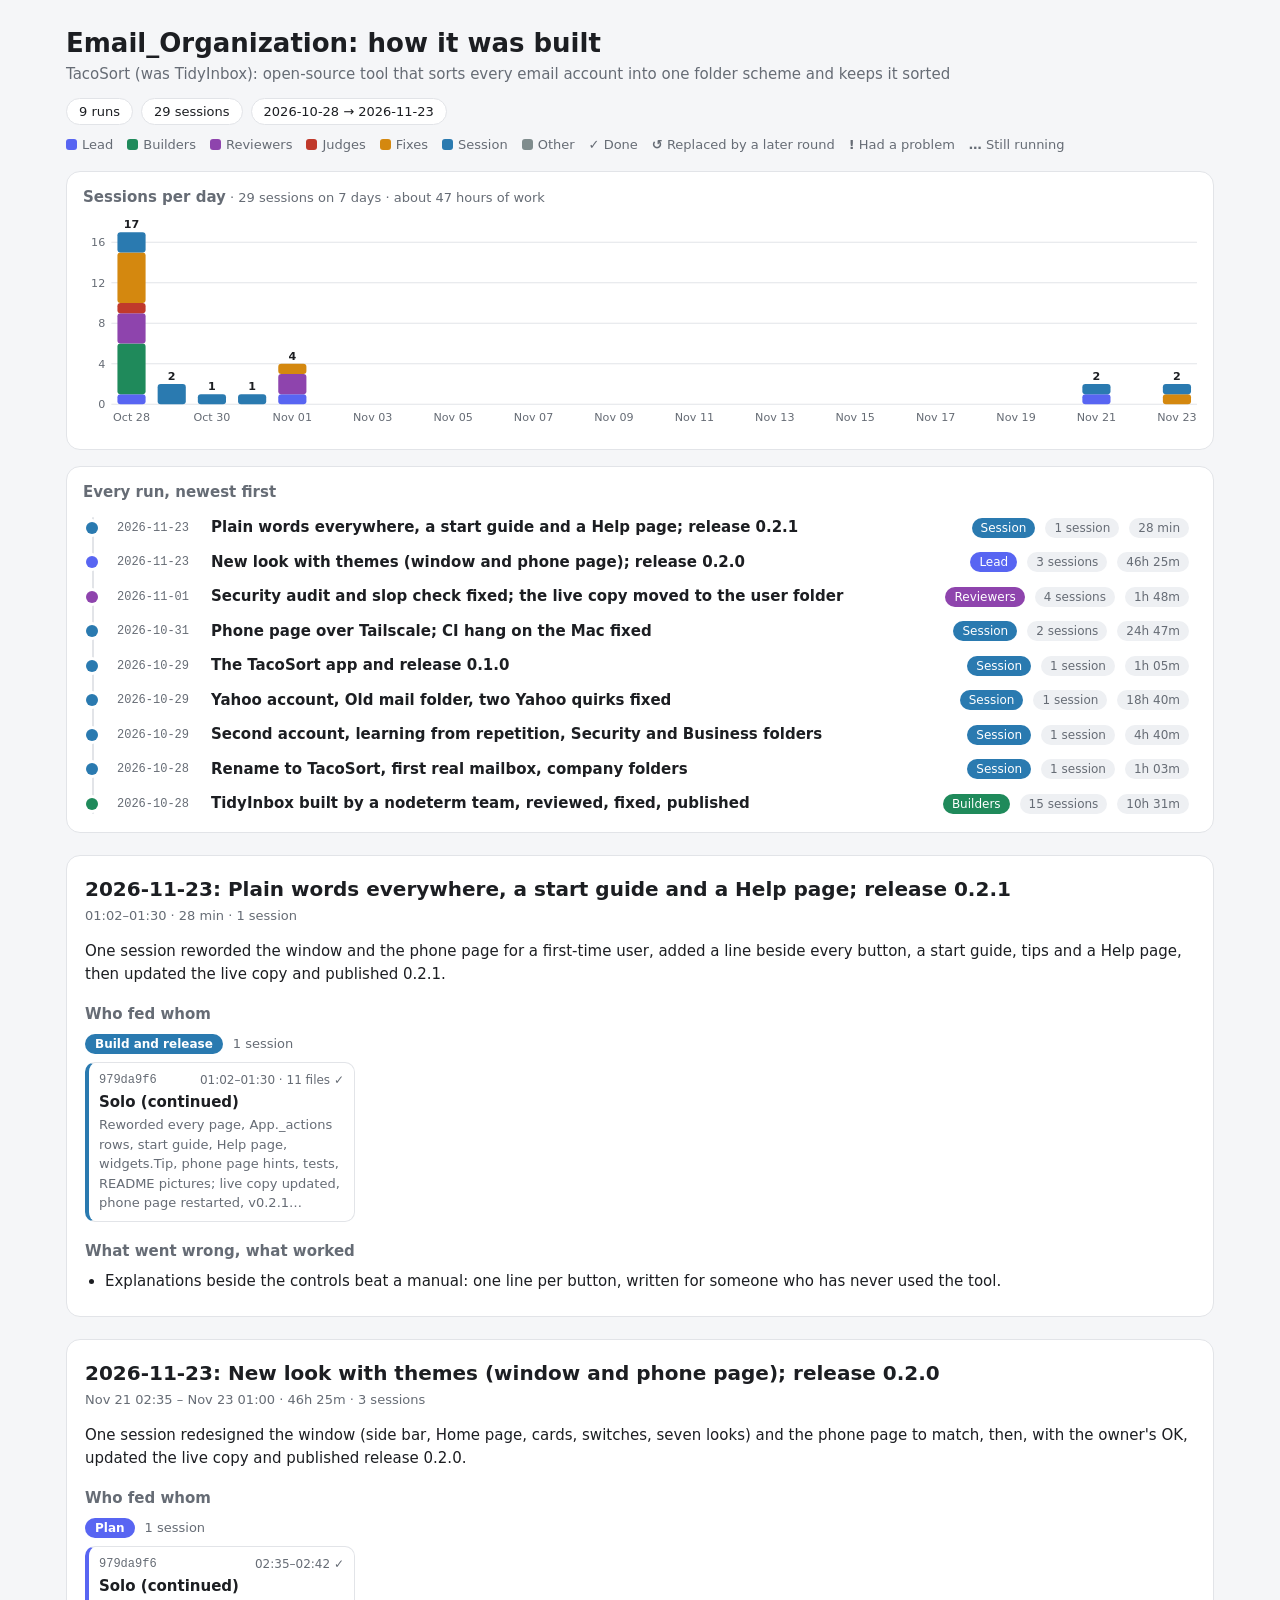
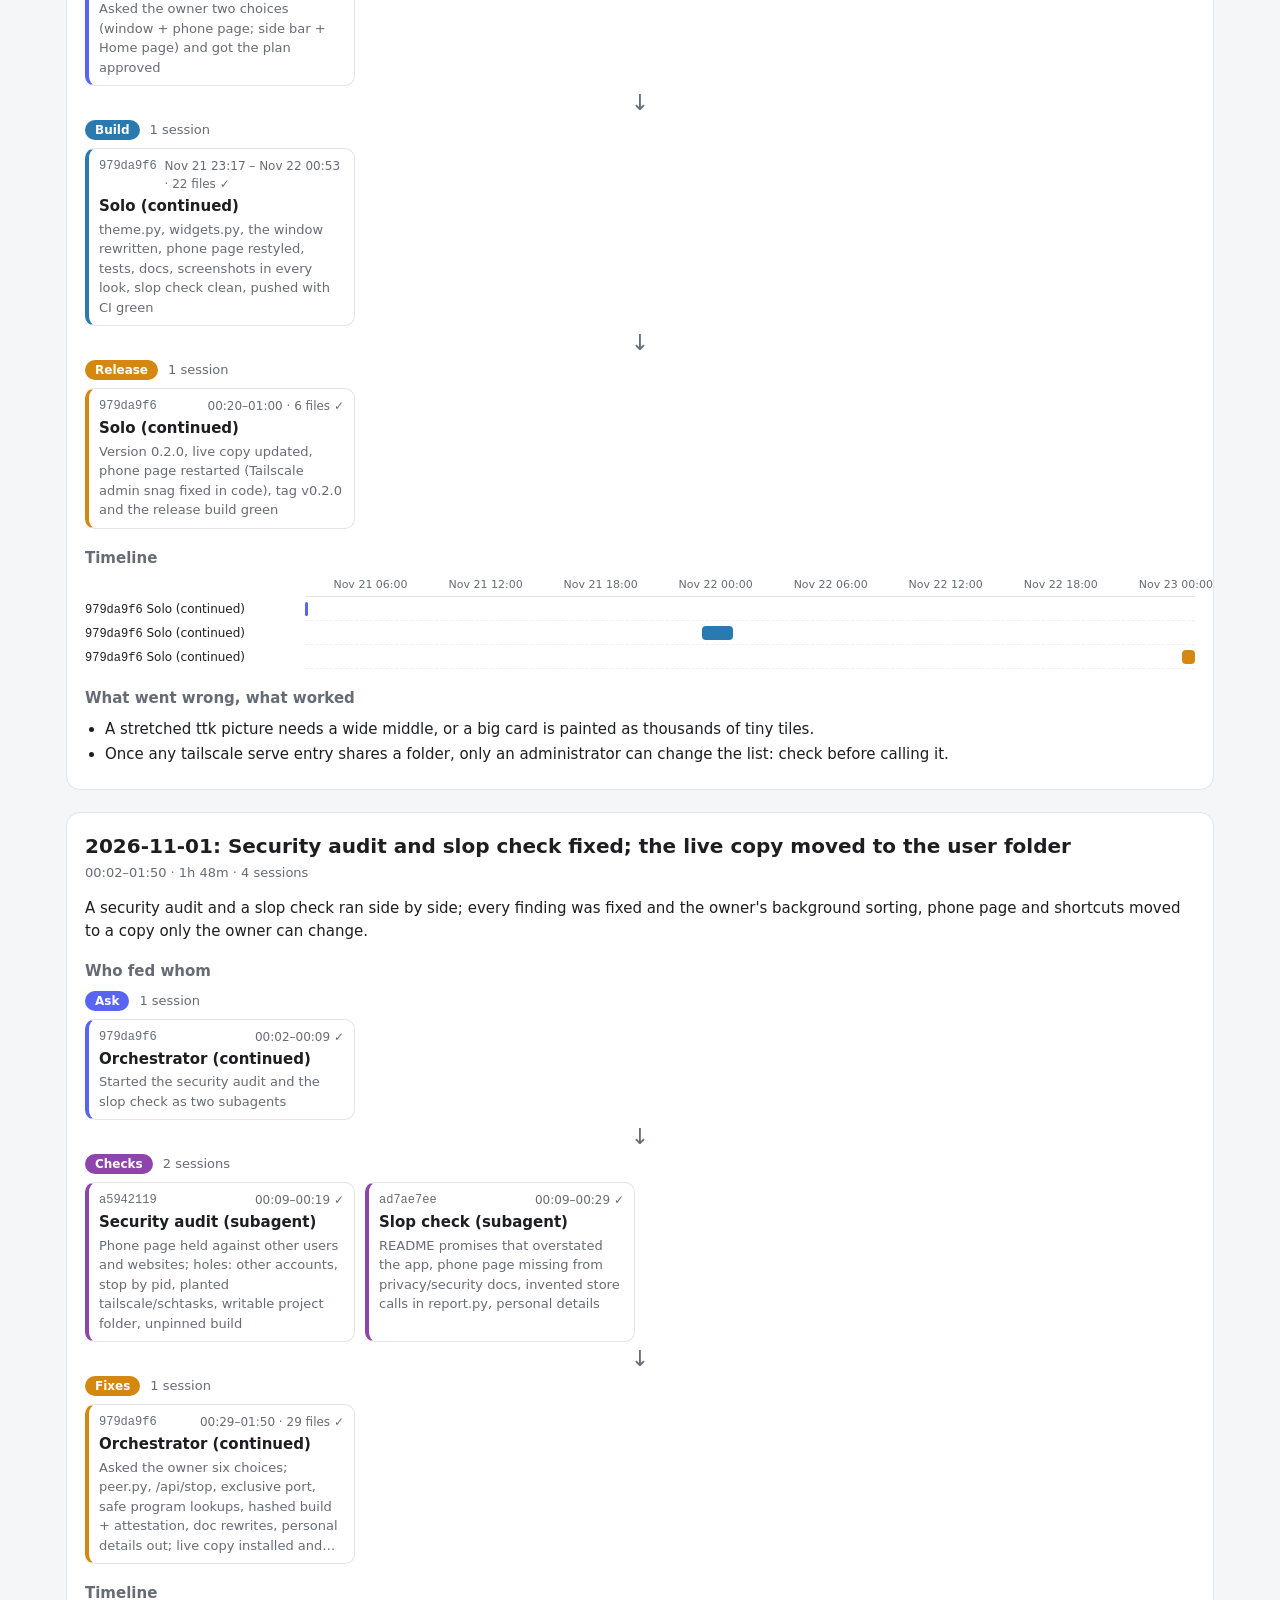
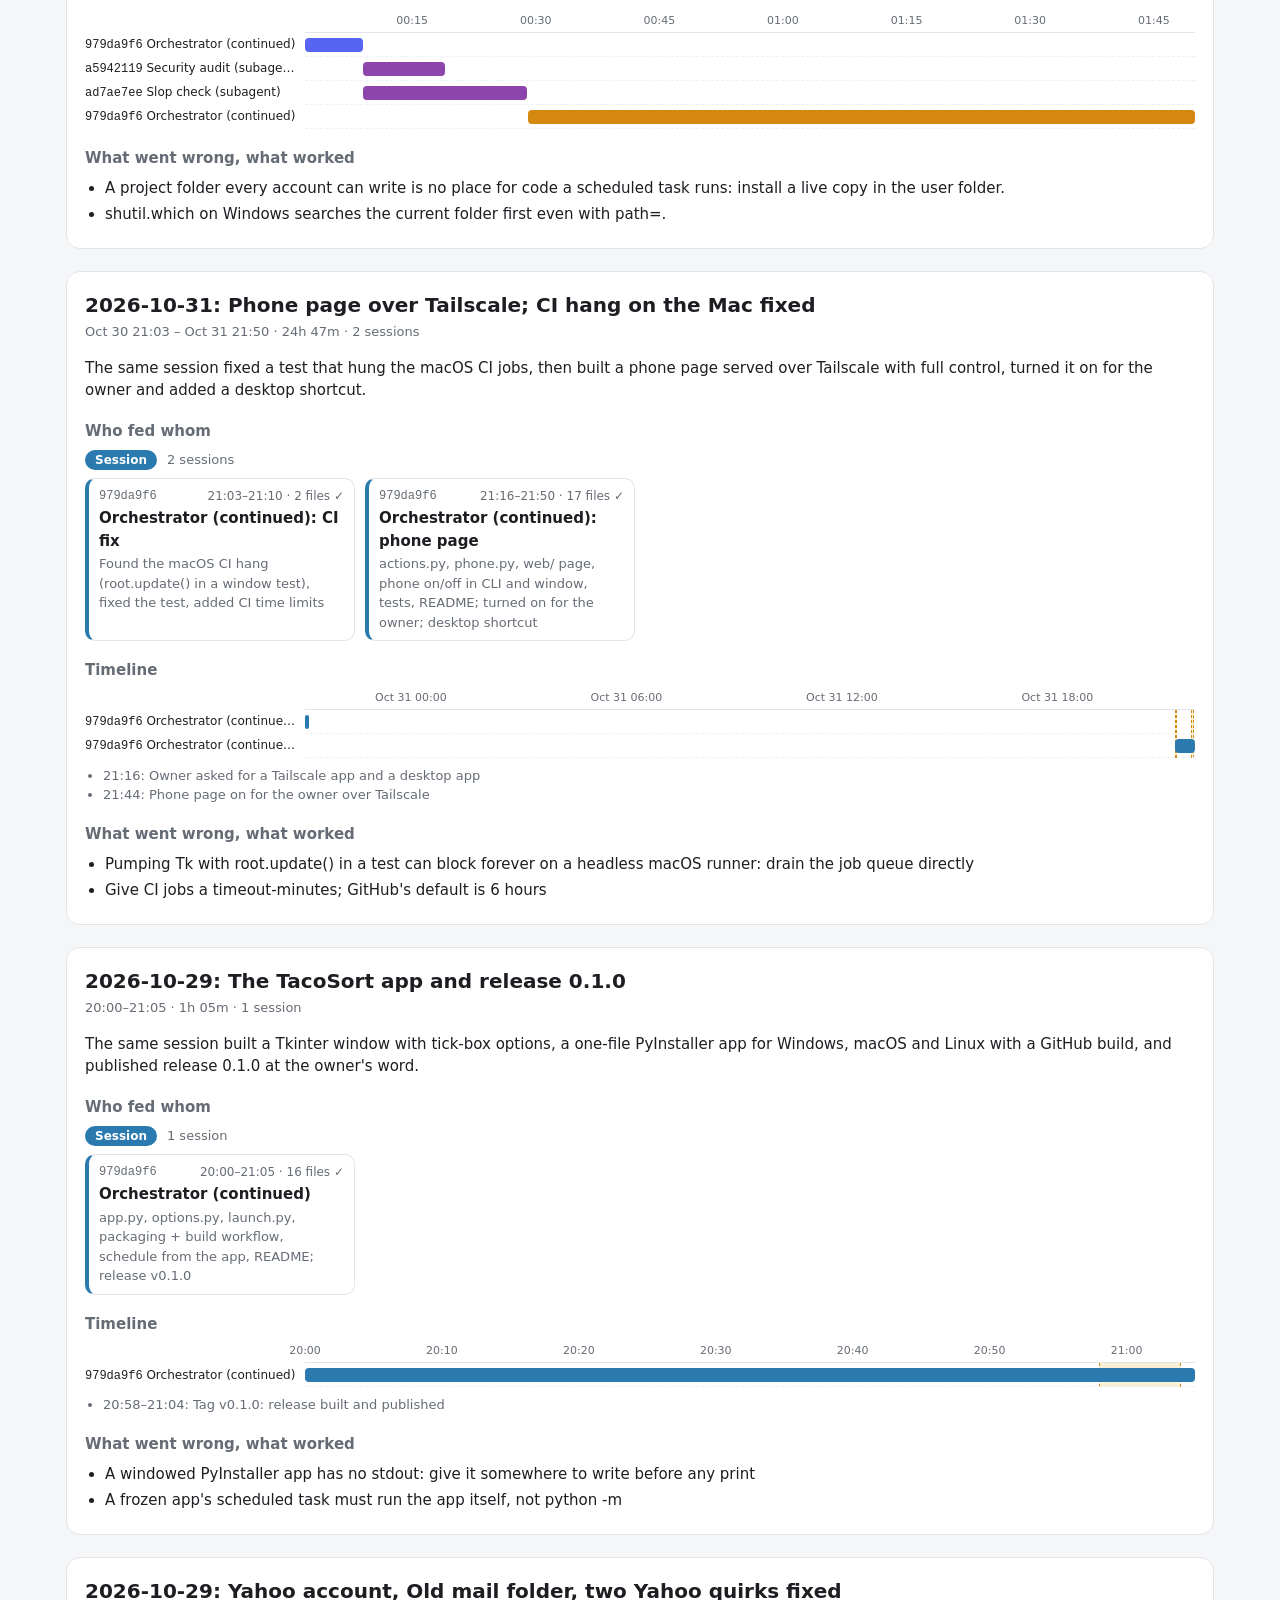
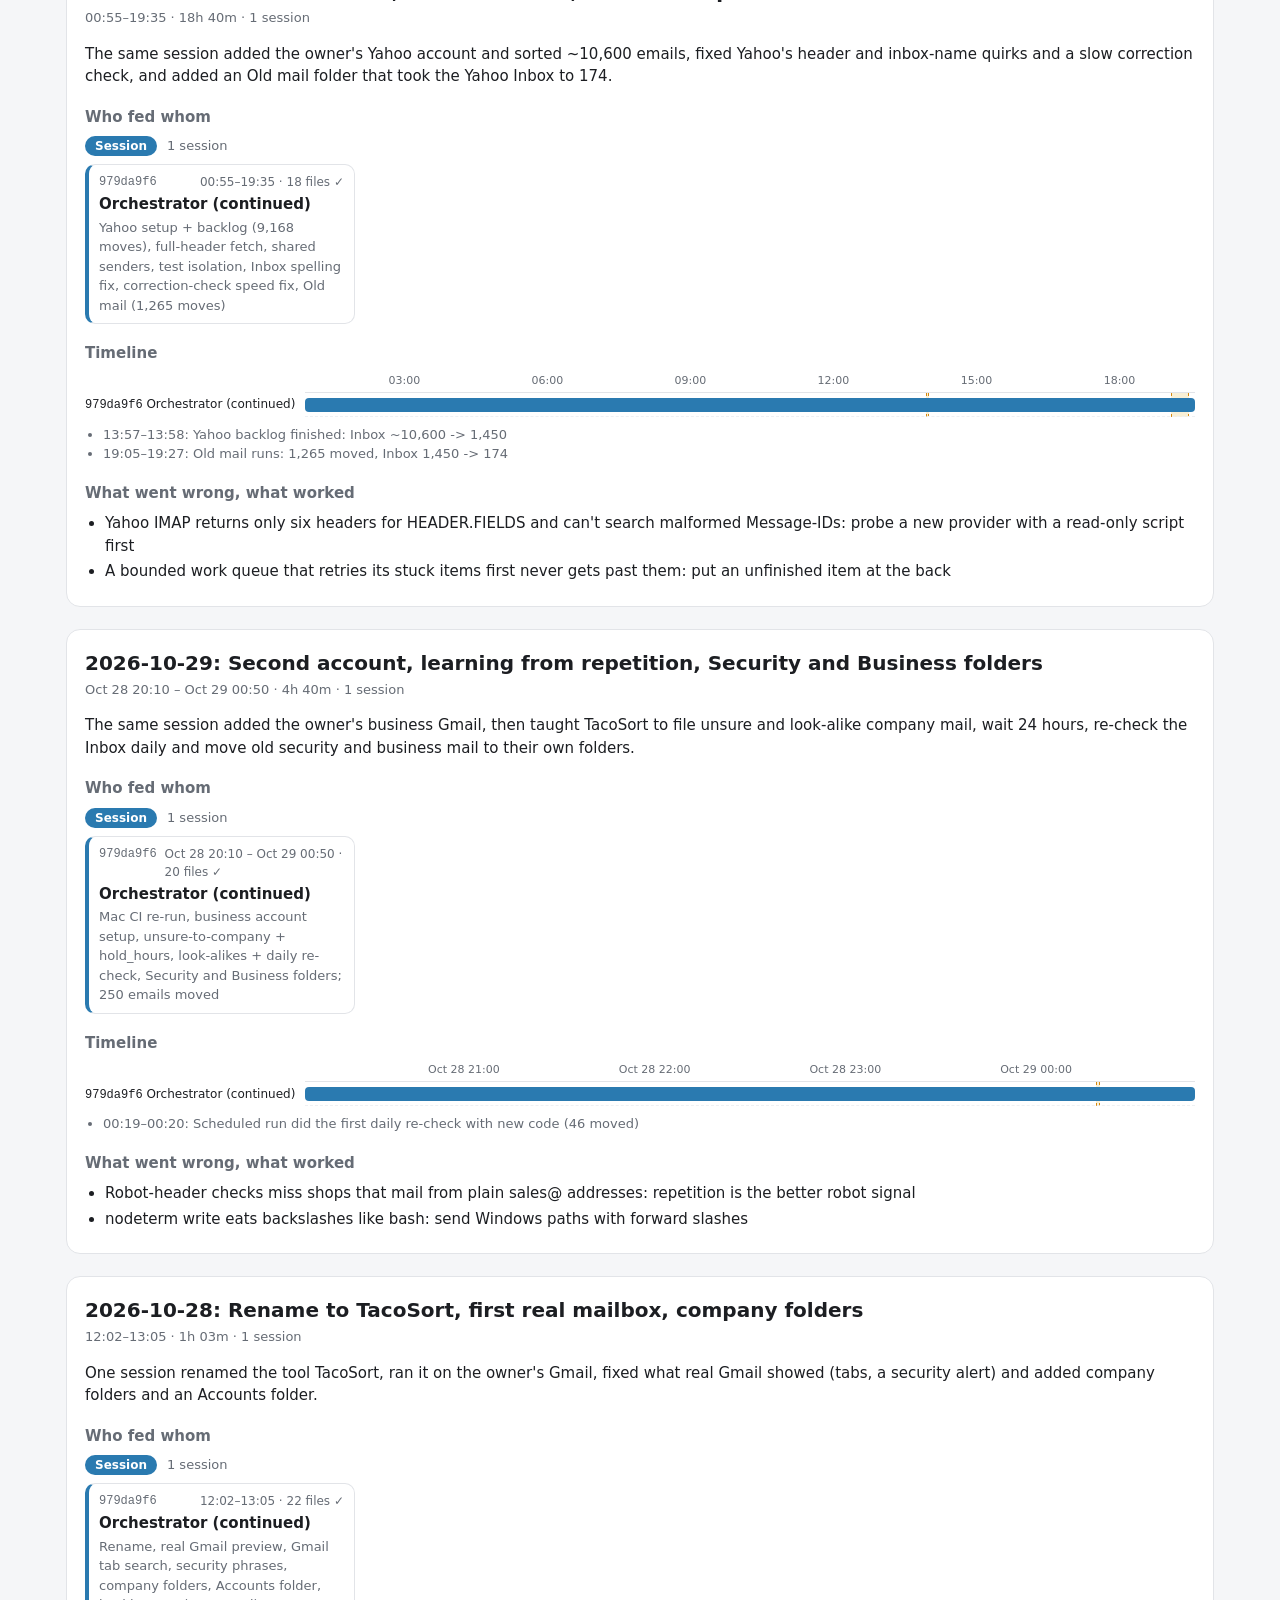
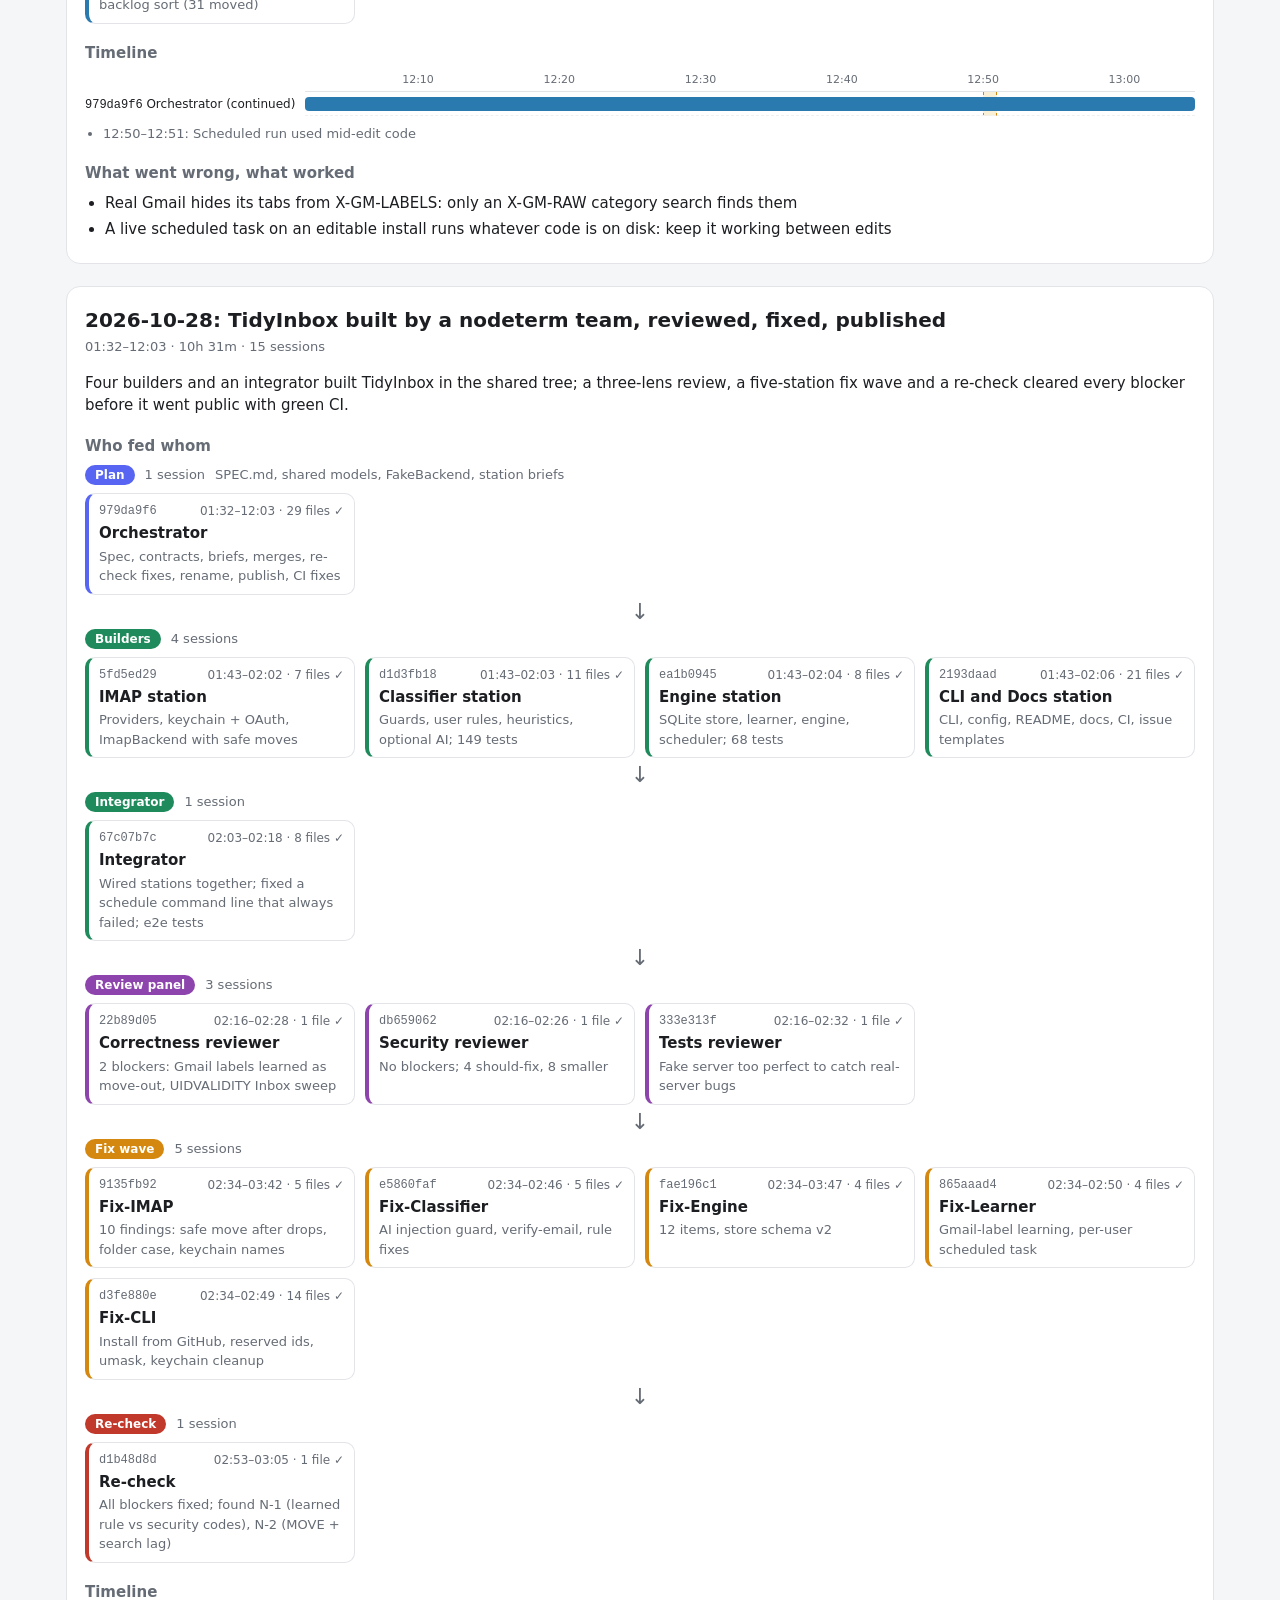
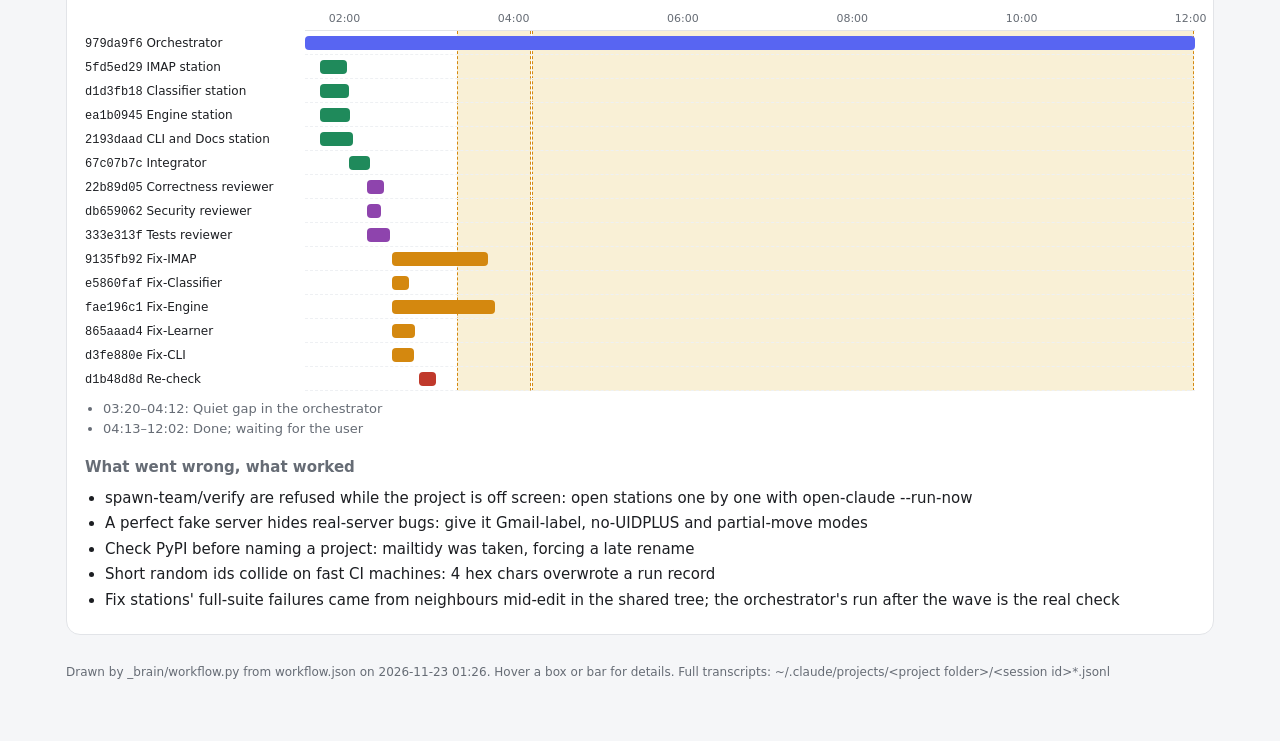
==== commit 14a762a3: "Save progress 2026-11-23: plain words, start guide, Help page; release 0.2.1 Log entry and workflow " ====
--- a/WORKFLOW.html
+++ b/WORKFLOW.html
@@ -66,11 +66,11 @@
 <body><div class="wrap">
 <h1>Email_Organization: how it was built</h1>
 <div class="muted">TacoSort (was TidyInbox): open-source tool that sorts every email account into one folder scheme and keeps it sorted</div>
-<div class="chips"><span class="chip">8 runs</span><span class="chip">28 sessions</span><span class="chip">2026-10-28 → 2026-11-23</span></div>
+<div class="chips"><span class="chip">9 runs</span><span class="chip">29 sessions</span><span class="chip">2026-10-28 → 2026-11-23</span></div>
 <div class="legend"><span><span class="sw" style="background:var(--lead)"></span>Lead</span><span><span class="sw" style="background:var(--build)"></span>Builders</span><span><span class="sw" style="background:var(--review)"></span>Reviewers</span><span><span class="sw" style="background:var(--judge)"></span>Judges</span><span><span class="sw" style="background:var(--fix)"></span>Fixes</span><span><span class="sw" style="background:var(--solo)"></span>Session</span><span><span class="sw" style="background:var(--other)"></span>Other</span><span><b>✓</b> Done</span><span><b>↺</b> Replaced by a later round</span><span><b>!</b> Had a problem</span><span><b>…</b> Still running</span></div>
-<div class="panel chart"><h3 style="margin-top:0">Sessions per day<span class="muted small" style="font-weight:400"> · 28 sessions on 7 days · about 47 hours of work</span></h3><svg viewBox="0 0 1100 220" role="img" aria-label="Sessions per day"><line class="grid" x1="28" x2="1100" y1="186.0" y2="186.0"/><text class="lbl" x="22" y="190.0" text-anchor="end">0</text><line class="grid" x1="28" x2="1100" y1="146.0" y2="146.0"/><text class="lbl" x="22" y="150.0" text-anchor="end">4</text><line class="grid" x1="28" x2="1100" y1="106.0" y2="106.0"/><text class="lbl" x="22" y="110.0" text-anchor="end">8</text><line class="grid" x1="28" x2="1100" y1="66.0" y2="66.0"/><text class="lbl" x="22" y="70.0" text-anchor="end">12</text><line class="grid" x1="28" x2="1100" y1="26.0" y2="26.0"/><text class="lbl" x="22" y="30.0" text-anchor="end">16</text><rect x="34.0" y="176.0" width="27.8" height="10.0" rx="3" fill="var(--lead)"><title>2026-10-28: 1 lead</title></rect><rect x="34.0" y="126.0" width="27.8" height="50.0" rx="3" fill="var(--build)"><title>2026-10-28: 5 builders</title></rect><rect x="34.0" y="96.0" width="27.8" height="30.0" rx="3" fill="var(--review)"><title>2026-10-28: 3 reviewers</title></rect><rect x="34.0" y="86.0" width="27.8" height="10.0" rx="3" fill="var(--judge)"><title>2026-10-28: 1 judges</title></rect><rect x="34.0" y="36.0" width="27.8" height="50.0" rx="3" fill="var(--fix)"><title>2026-10-28: 5 fixes</title></rect><rect x="34.0" y="16.0" width="27.8" height="20.0" rx="3" fill="var(--solo)"><title>2026-10-28: 2 session</title></rect><text class="num" x="47.9" y="12.0" text-anchor="middle">17</text><text class="lbl" x="47.9" y="202" text-anchor="middle">Oct 28</text><rect x="73.7" y="166.0" width="27.8" height="20.0" rx="3" fill="var(--solo)"><title>2026-10-29: 2 session</title></rect><text class="num" x="87.6" y="162.0" text-anchor="middle">2</text><rect x="113.4" y="176.0" width="27.8" height="10.0" rx="3" fill="var(--solo)"><title>2026-10-30: 1 session</title></rect><text class="num" x="127.3" y="172.0" text-anchor="middle">1</text><text class="lbl" x="127.3" y="202" text-anchor="middle">Oct 30</text><rect x="153.1" y="176.0" width="27.8" height="10.0" rx="3" fill="var(--solo)"><title>2026-10-31: 1 session</title></rect><text class="num" x="167.0" y="172.0" text-anchor="middle">1</text><rect x="192.8" y="176.0" width="27.8" height="10.0" rx="3" fill="var(--lead)"><title>2026-11-01: 1 lead</title></rect><rect x="192.8" y="156.0" width="27.8" height="20.0" rx="3" fill="var(--review)"><title>2026-11-01: 2 reviewers</title></rect><rect x="192.8" y="146.0" width="27.8" height="10.0" rx="3" fill="var(--fix)"><title>2026-11-01: 1 fixes</title></rect><text class="num" x="206.7" y="142.0" text-anchor="middle">4</text><text class="lbl" x="206.7" y="202" text-anchor="middle">Nov 01</text><text class="lbl" x="286.1" y="202" text-anchor="middle">Nov 03</text><text class="lbl" x="365.5" y="202" text-anchor="middle">Nov 05</text><text class="lbl" x="444.9" y="202" text-anchor="middle">Nov 07</text><text class="lbl" x="524.3" y="202" text-anchor="middle">Nov 09</text><text class="lbl" x="603.7" y="202" text-anchor="middle">Nov 11</text><text class="lbl" x="683.1" y="202" text-anchor="middle">Nov 13</text><text class="lbl" x="762.5" y="202" text-anchor="middle">Nov 15</text><text class="lbl" x="841.9" y="202" text-anchor="middle">Nov 17</text><text class="lbl" x="921.3" y="202" text-anchor="middle">Nov 19</text><rect x="986.8" y="176.0" width="27.8" height="10.0" rx="3" fill="var(--lead)"><title>2026-11-21: 1 lead</title></rect><rect x="986.8" y="166.0" width="27.8" height="10.0" rx="3" fill="var(--solo)"><title>2026-11-21: 1 session</title></rect><text class="num" x="1000.7" y="162.0" text-anchor="middle">2</text><text class="lbl" x="1000.7" y="202" text-anchor="middle">Nov 21</text><rect x="1066.3" y="176.0" width="27.8" height="10.0" rx="3" fill="var(--fix)"><title>2026-11-23: 1 fixes</title></rect><text class="num" x="1080.1" y="172.0" text-anchor="middle">1</text><text class="lbl" x="1080.1" y="202" text-anchor="middle">Nov 23</text></svg></div>
-<div class="panel"><h3 style="margin-top:0">Every run, newest first</h3><nav class="tl"><a href="#run0" style="--k:var(--lead)"><span class="dot"></span><span class="date">2026-11-23</span><span class="t">New look with themes (window and phone page); release 0.2.0</span><span class="tag k">Lead</span><span class="tag">3 sessions</span><span class="tag">46h 25m</span></a><a href="#run1" style="--k:var(--review)"><span class="dot"></span><span class="date">2026-11-01</span><span class="t">Security audit and slop check fixed; the live copy moved to the user folder</span><span class="tag k">Reviewers</span><span class="tag">4 sessions</span><span class="tag">1h 48m</span></a><a href="#run2" style="--k:var(--solo)"><span class="dot"></span><span class="date">2026-10-31</span><span class="t">Phone page over Tailscale; CI hang on the Mac fixed</span><span class="tag k">Session</span><span class="tag">2 sessions</span><span class="tag">24h 47m</span></a><a href="#run3" style="--k:var(--solo)"><span class="dot"></span><span class="date">2026-10-29</span><span class="t">The TacoSort app and release 0.1.0</span><span class="tag k">Session</span><span class="tag">1 session</span><span class="tag">1h 05m</span></a><a href="#run4" style="--k:var(--solo)"><span class="dot"></span><span class="date">2026-10-29</span><span class="t">Yahoo account, Old mail folder, two Yahoo quirks fixed</span><span class="tag k">Session</span><span class="tag">1 session</span><span class="tag">18h 40m</span></a><a href="#run5" style="--k:var(--solo)"><span class="dot"></span><span class="date">2026-10-29</span><span class="t">Second account, learning from repetition, Security and Business folders</span><span class="tag k">Session</span><span class="tag">1 session</span><span class="tag">4h 40m</span></a><a href="#run6" style="--k:var(--solo)"><span class="dot"></span><span class="date">2026-10-28</span><span class="t">Rename to TacoSort, first real mailbox, company folders</span><span class="tag k">Session</span><span class="tag">1 session</span><span class="tag">1h 03m</span></a><a href="#run7" style="--k:var(--build)"><span class="dot"></span><span class="date">2026-10-28</span><span class="t">TidyInbox built by a nodeterm team, reviewed, fixed, published</span><span class="tag k">Builders</span><span class="tag">15 sessions</span><span class="tag">10h 31m</span></a></nav></div>
-<section class="run" id="run0"><h2>2026-11-23: New look with themes (window and phone page); release 0.2.0</h2><div class="muted small">Nov 21 02:35 – Nov 23 01:00 · 46h 25m · 3 sessions</div><p>One session redesigned the window (side bar, Home page, cards, switches, seven looks) and the phone page to match, then, with the owner&#x27;s OK, updated the live copy and published release 0.2.0.</p><h3>Who fed whom</h3><div class="stage"><div class="stage-head"><span class="pill" style="background:var(--lead)">Plan</span><span class="muted small">1 session</span></div><div class="boxes"><div class="box done" style="--k:var(--lead)" title="Asked the owner two choices (window + phone page; side bar + Home page) and got the plan approved"><div class="top"><span class="id">979da9f6</span><span>02:35–02:42 <span class="badge" title="Done">✓</span></span></div><div class="role">Solo (continued)</div><div class="did">Asked the owner two choices (window + phone page; side bar + Home page) and got the plan approved</div></div></div></div><div class="arrow">↓</div><div class="stage"><div class="stage-head"><span class="pill" style="background:var(--solo)">Build</span><span class="muted small">1 session</span></div><div class="boxes"><div class="box done" style="--k:var(--solo)" title="theme.py, widgets.py, the window rewritten, phone page restyled, tests, docs, screenshots in every look, slop check clean, pushed with CI green"><div class="top"><span class="id">979da9f6</span><span>Nov 21 23:17 – Nov 22 00:53 · 22 files <span class="badge" title="Done">✓</span></span></div><div class="role">Solo (continued)</div><div class="did">theme.py, widgets.py, the window rewritten, phone page restyled, tests, docs, screenshots in every look, slop check clean, pushed with CI green</div></div></div></div><div class="arrow">↓</div><div class="stage"><div class="stage-head"><span class="pill" style="background:var(--fix)">Release</span><span class="muted small">1 session</span></div><div class="boxes"><div class="box done" style="--k:var(--fix)" title="Version 0.2.0, live copy updated, phone page restarted (Tailscale admin snag fixed in code), tag v0.2.0 and the release build green"><div class="top"><span class="id">979da9f6</span><span>00:20–01:00 · 6 files <span class="badge" title="Done">✓</span></span></div><div class="role">Solo (continued)</div><div class="did">Version 0.2.0, live copy updated, phone page restarted (Tailscale admin snag fixed in code), tag v0.2.0 and the release build green</div></div></div></div><h3>Timeline</h3><div class="gantt" style="--lbl:220px"><div class="axis"><span class="tick" style="left:7.36%">Nov 21 06:00</span><span class="tick" style="left:20.29%">Nov 21 12:00</span><span class="tick" style="left:33.21%">Nov 21 18:00</span><span class="tick" style="left:46.14%">Nov 22 00:00</span><span class="tick" style="left:59.07%">Nov 22 06:00</span><span class="tick" style="left:71.99%">Nov 22 12:00</span><span class="tick" style="left:84.92%">Nov 22 18:00</span><span class="tick" style="left:97.85%">Nov 23 00:00</span></div><div class="band-wrap"></div><div class="row"><div class="lbl" title="979da9f6 · Solo (continued) · 02:35–02:42 (7 min)"><span class="id">979da9f6</span> Solo (continued)</div><div class="track"><div class="bar done" style="--k:var(--lead);left:0.00%;width:0.25%" title="979da9f6 · Solo (continued) · 02:35–02:42 (7 min)"></div></div></div><div class="row"><div class="lbl" title="979da9f6 · Solo (continued) · Nov 21 23:17 – Nov 22 00:53 (1h 36m)"><span class="id">979da9f6</span> Solo (continued)</div><div class="track"><div class="bar done" style="--k:var(--solo);left:44.60%;width:3.45%" title="979da9f6 · Solo (continued) · Nov 21 23:17 – Nov 22 00:53 (1h 36m)"></div></div></div><div class="row"><div class="lbl" title="979da9f6 · Solo (continued) · 00:20–01:00 (40 min)"><span class="id">979da9f6</span> Solo (continued)</div><div class="track"><div class="bar done" style="--k:var(--fix);left:98.56%;width:1.44%" title="979da9f6 · Solo (continued) · 00:20–01:00 (40 min)"></div></div></div></div><h3>What went wrong, what worked</h3><ul class="lessons"><li>A stretched ttk picture needs a wide middle, or a big card is painted as thousands of tiny tiles.</li><li>Once any tailscale serve entry shares a folder, only an administrator can change the list: check before calling it.</li></ul></section><section class="run" id="run1"><h2>2026-11-01: Security audit and slop check fixed; the live copy moved to the user folder</h2><div class="muted small">00:02–01:50 · 1h 48m · 4 sessions</div><p>A security audit and a slop check ran side by side; every finding was fixed and the owner&#x27;s background sorting, phone page and shortcuts moved to a copy only the owner can change.</p><h3>Who fed whom</h3><div class="stage"><div class="stage-head"><span class="pill" style="background:var(--lead)">Ask</span><span class="muted small">1 session</span></div><div class="boxes"><div class="box done" style="--k:var(--lead)" title="Started the security audit and the slop check as two subagents"><div class="top"><span class="id">979da9f6</span><span>00:02–00:09 <span class="badge" title="Done">✓</span></span></div><div class="role">Orchestrator (continued)</div><div class="did">Started the security audit and the slop check as two subagents</div></div></div></div><div class="arrow">↓</div><div class="stage"><div class="stage-head"><span class="pill" style="background:var(--review)">Checks</span><span class="muted small">2 sessions</span></div><div class="boxes"><div class="box done" style="--k:var(--review)" title="Phone page held against other users and websites; holes: other accounts, stop by pid, planted tailscale/schtasks, writable project folder, unpinned build"><div class="top"><span class="id">a5942119</span><span>00:09–00:19 <span class="badge" title="Done">✓</span></span></div><div class="role">Security audit (subagent)</div><div class="did">Phone page held against other users and websites; holes: other accounts, stop by pid, planted tailscale/schtasks, writable project folder, unpinned build</div></div><div class="box done" style="--k:var(--review)" title="README promises that overstated the app, phone page missing from privacy/security docs, invented store calls in report.py, personal details"><div class="top"><span class="id">ad7ae7ee</span><span>00:09–00:29 <span class="badge" title="Done">✓</span></span></div><div class="role">Slop check (subagent)</div><div class="did">README promises that overstated the app, phone page missing from privacy/security docs, invented store calls in report.py, personal details</div></div></div></div><div class="arrow">↓</div><div class="stage"><div class="stage-head"><span class="pill" style="background:var(--fix)">Fixes</span><span class="muted small">1 session</span></div><div class="boxes"><div class="box done" style="--k:var(--fix)" title="Asked the owner six choices; peer.py, /api/stop, exclusive port, safe program lookups, hashed build + attestation, doc rewrites, personal details out; live copy installed and switched over, verified through Tailscale"><div class="top"><span class="id">979da9f6</span><span>00:29–01:50 · 29 files <span class="badge" title="Done">✓</span></span></div><div class="role">Orchestrator (continued)</div><div class="did">Asked the owner six choices; peer.py, /api/stop, exclusive port, safe program lookups, hashed build + attestation, doc rewrites, personal details out; live copy installed and switched over, verified through Tailscale</div></div></div></div><h3>Timeline</h3><div class="gantt" style="--lbl:220px"><div class="axis"><span class="tick" style="left:12.04%">00:15</span><span class="tick" style="left:25.93%">00:30</span><span class="tick" style="left:39.81%">00:45</span><span class="tick" style="left:53.70%">01:00</span><span class="tick" style="left:67.59%">01:15</span><span class="tick" style="left:81.48%">01:30</span><span class="tick" style="left:95.37%">01:45</span></div><div class="band-wrap"></div><div class="row"><div class="lbl" title="979da9f6 · Orchestrator (continued) · 00:02–00:09 (7 min)"><span class="id">979da9f6</span> Orchestrator (continued)</div><div class="track"><div class="bar done" style="--k:var(--lead);left:0.00%;width:6.48%" title="979da9f6 · Orchestrator (continued) · 00:02–00:09 (7 min)"></div></div></div><div class="row"><div class="lbl" title="a5942119 · Security audit (subagent) · 00:09–00:19 (10 min)"><span class="id">a5942119</span> Security audit (subagent)</div><div class="track"><div class="bar done" style="--k:var(--review);left:6.48%;width:9.26%" title="a5942119 · Security audit (subagent) · 00:09–00:19 (10 min)"></div></div></div><div class="row"><div class="lbl" title="ad7ae7ee · Slop check (subagent) · 00:09–00:29 (20 min)"><span class="id">ad7ae7ee</span> Slop check (subagent)</div><div class="track"><div class="bar done" style="--k:var(--review);left:6.48%;width:18.52%" title="ad7ae7ee · Slop check (subagent) · 00:09–00:29 (20 min)"></div></div></div><div class="row"><div class="lbl" title="979da9f6 · Orchestrator (continued) · 00:29–01:50 (1h 21m)"><span class="id">979da9f6</span> Orchestrator (continued)</div><div class="track"><div class="bar done" style="--k:var(--fix);left:25.00%;width:75.00%" title="979da9f6 · Orchestrator (continued) · 00:29–01:50 (1h 21m)"></div></div></div></div><h3>What went wrong, what worked</h3><ul class="lessons"><li>A project folder every account can write is no place for code a scheduled task runs: install a live copy in the user folder.</li><li>shutil.which on Windows searches the current folder first even with path=.</li></ul></section><section class="run" id="run2"><h2>2026-10-31: Phone page over Tailscale; CI hang on the Mac fixed</h2><div class="muted small">Oct 30 21:03 – Oct 31 21:50 · 24h 47m · 2 sessions</div><p>The same session fixed a test that hung the macOS CI jobs, then built a phone page served over Tailscale with full control, turned it on for the owner and added a desktop shortcut.</p><h3>Who fed whom</h3><div class="stage"><div class="stage-head"><span class="pill" style="background:var(--solo)">Session</span><span class="muted small">2 sessions</span></div><div class="boxes"><div class="box done" style="--k:var(--solo)" title="Found the macOS CI hang (root.update() in a window test), fixed the test, added CI time limits"><div class="top"><span class="id">979da9f6</span><span>21:03–21:10 · 2 files <span class="badge" title="Done">✓</span></span></div><div class="role">Orchestrator (continued): CI fix</div><div class="did">Found the macOS CI hang (root.update() in a window test), fixed the test, added CI time limits</div></div><div class="box done" style="--k:var(--solo)" title="actions.py, phone.py, web/ page, phone on/off in CLI and window, tests, README; turned on for the owner; desktop shortcut"><div class="top"><span class="id">979da9f6</span><span>21:16–21:50 · 17 files <span class="badge" title="Done">✓</span></span></div><div class="role">Orchestrator (continued): phone page</div><div class="did">actions.py, phone.py, web/ page, phone on/off in CLI and window, tests, README; turned on for the owner; desktop shortcut</div></div></div></div><h3>Timeline</h3><div class="gantt" style="--lbl:220px"><div class="axis"><span class="tick" style="left:11.90%">Oct 31 00:00</span><span class="tick" style="left:36.11%">Oct 31 06:00</span><span class="tick" style="left:60.32%">Oct 31 12:00</span><span class="tick" style="left:84.53%">Oct 31 18:00</span></div><div class="band-wrap"><div class="band" style="left:97.71%;width:0.30%" title="Owner asked for a Tailscale app and a desktop app"></div><div class="band" style="left:99.60%;width:0.30%" title="Phone page on for the owner over Tailscale"></div></div><div class="row"><div class="lbl" title="979da9f6 · Orchestrator (continued): CI fix · 21:03–21:10 (7 min)"><span class="id">979da9f6</span> Orchestrator (continued): CI fix</div><div class="track"><div class="bar done" style="--k:var(--solo);left:0.00%;width:0.47%" title="979da9f6 · Orchestrator (continued): CI fix · 21:03–21:10 (7 min)"></div></div></div><div class="row"><div class="lbl" title="979da9f6 · Orchestrator (continued): phone page · 21:16–21:50 (34 min)"><span class="id">979da9f6</span> Orchestrator (continued): phone page</div><div class="track"><div class="bar done" style="--k:var(--solo);left:97.71%;width:2.29%" title="979da9f6 · Orchestrator (continued): phone page · 21:16–21:50 (34 min)"></div></div></div></div><ul class="events"><li>21:16: Owner asked for a Tailscale app and a desktop app</li><li>21:44: Phone page on for the owner over Tailscale</li></ul><h3>What went wrong, what worked</h3><ul class="lessons"><li>Pumping Tk with root.update() in a test can block forever on a headless macOS runner: drain the job queue directly</li><li>Give CI jobs a timeout-minutes; GitHub&#x27;s default is 6 hours</li></ul></section><section class="run" id="run3"><h2>2026-10-29: The TacoSort app and release 0.1.0</h2><div class="muted small">20:00–21:05 · 1h 05m · 1 session</div><p>The same session built a Tkinter window with tick-box options, a one-file PyInstaller app for Windows, macOS and Linux with a GitHub build, and published release 0.1.0 at the owner&#x27;s word.</p><h3>Who fed whom</h3><div class="stage"><div class="stage-head"><span class="pill" style="background:var(--solo)">Session</span><span class="muted small">1 session</span></div><div class="boxes"><div class="box done" style="--k:var(--solo)" title="app.py, options.py, launch.py, packaging + build workflow, schedule from the app, README; release v0.1.0"><div class="top"><span class="id">979da9f6</span><span>20:00–21:05 · 16 files <span class="badge" title="Done">✓</span></span></div><div class="role">Orchestrator (continued)</div><div class="did">app.py, options.py, launch.py, packaging + build workflow, schedule from the app, README; release v0.1.0</div></div></div></div><h3>Timeline</h3><div class="gantt" style="--lbl:220px"><div class="axis"><span class="tick" style="left:0.00%">20:00</span><span class="tick" style="left:15.38%">20:10</span><span class="tick" style="left:30.77%">20:20</span><span class="tick" style="left:46.15%">20:30</span><span class="tick" style="left:61.54%">20:40</span><span class="tick" style="left:76.92%">20:50</span><span class="tick" style="left:92.31%">21:00</span></div><div class="band-wrap"><div class="band" style="left:89.23%;width:9.23%" title="Tag v0.1.0: release built and published"></div></div><div class="row"><div class="lbl" title="979da9f6 · Orchestrator (continued) · 20:00–21:05 (1h 05m)"><span class="id">979da9f6</span> Orchestrator (continued)</div><div class="track"><div class="bar done" style="--k:var(--solo);left:0.00%;width:100.00%" title="979da9f6 · Orchestrator (continued) · 20:00–21:05 (1h 05m)"></div></div></div></div><ul class="events"><li>20:58–21:04: Tag v0.1.0: release built and published</li></ul><h3>What went wrong, what worked</h3><ul class="lessons"><li>A windowed PyInstaller app has no stdout: give it somewhere to write before any print</li><li>A frozen app&#x27;s scheduled task must run the app itself, not python -m</li></ul></section><section class="run" id="run4"><h2>2026-10-29: Yahoo account, Old mail folder, two Yahoo quirks fixed</h2><div class="muted small">00:55–19:35 · 18h 40m · 1 session</div><p>The same session added the owner&#x27;s Yahoo account and sorted ~10,600 emails, fixed Yahoo&#x27;s header and inbox-name quirks and a slow correction check, and added an Old mail folder that took the Yahoo Inbox to 174.</p><h3>Who fed whom</h3><div class="stage"><div class="stage-head"><span class="pill" style="background:var(--solo)">Session</span><span class="muted small">1 session</span></div><div class="boxes"><div class="box done" style="--k:var(--solo)" title="Yahoo setup + backlog (9,168 moves), full-header fetch, shared senders, test isolation, Inbox spelling fix, correction-check speed fix, Old mail (1,265 moves)"><div class="top"><span class="id">979da9f6</span><span>00:55–19:35 · 18 files <span class="badge" title="Done">✓</span></span></div><div class="role">Orchestrator (continued)</div><div class="did">Yahoo setup + backlog (9,168 moves), full-header fetch, shared senders, test isolation, Inbox spelling fix, correction-check speed fix, Old mail (1,265 moves)</div></div></div></div><h3>Timeline</h3><div class="gantt" style="--lbl:220px"><div class="axis"><span class="tick" style="left:11.16%">03:00</span><span class="tick" style="left:27.23%">06:00</span><span class="tick" style="left:43.30%">09:00</span><span class="tick" style="left:59.38%">12:00</span><span class="tick" style="left:75.45%">15:00</span><span class="tick" style="left:91.52%">18:00</span></div><div class="band-wrap"><div class="band" style="left:69.82%;width:0.30%" title="Yahoo backlog finished: Inbox ~10,600 -&gt; 1,450"></div><div class="band" style="left:97.32%;width:1.96%" title="Old mail runs: 1,265 moved, Inbox 1,450 -&gt; 174"></div></div><div class="row"><div class="lbl" title="979da9f6 · Orchestrator (continued) · 00:55–19:35 (18h 40m)"><span class="id">979da9f6</span> Orchestrator (continued)</div><div class="track"><div class="bar done" style="--k:var(--solo);left:0.00%;width:100.00%" title="979da9f6 · Orchestrator (continued) · 00:55–19:35 (18h 40m)"></div></div></div></div><ul class="events"><li>13:57–13:58: Yahoo backlog finished: Inbox ~10,600 -&gt; 1,450</li><li>19:05–19:27: Old mail runs: 1,265 moved, Inbox 1,450 -&gt; 174</li></ul><h3>What went wrong, what worked</h3><ul class="lessons"><li>Yahoo IMAP returns only six headers for HEADER.FIELDS and can&#x27;t search malformed Message-IDs: probe a new provider with a read-only script first</li><li>A bounded work queue that retries its stuck items first never gets past them: put an unfinished item at the back</li></ul></section><section class="run" id="run5"><h2>2026-10-29: Second account, learning from repetition, Security and Business folders</h2><div class="muted small">Oct 28 20:10 – Oct 29 00:50 · 4h 40m · 1 session</div><p>The same session added the owner&#x27;s business Gmail, then taught TacoSort to file unsure and look-alike company mail, wait 24 hours, re-check the Inbox daily and move old security and business mail to their own folders.</p><h3>Who fed whom</h3><div class="stage"><div class="stage-head"><span class="pill" style="background:var(--solo)">Session</span><span class="muted small">1 session</span></div><div class="boxes"><div class="box done" style="--k:var(--solo)" title="Mac CI re-run, business account setup, unsure-to-company + hold_hours, look-alikes + daily re-check, Security and Business folders; 250 emails moved"><div class="top"><span class="id">979da9f6</span><span>Oct 28 20:10 – Oct 29 00:50 · 20 files <span class="badge" title="Done">✓</span></span></div><div class="role">Orchestrator (continued)</div><div class="did">Mac CI re-run, business account setup, unsure-to-company + hold_hours, look-alikes + daily re-check, Security and Business folders; 250 emails moved</div></div></div></div><h3>Timeline</h3><div class="gantt" style="--lbl:220px"><div class="axis"><span class="tick" style="left:17.86%">Oct 28 21:00</span><span class="tick" style="left:39.29%">Oct 28 22:00</span><span class="tick" style="left:60.71%">Oct 28 23:00</span><span class="tick" style="left:82.14%">Oct 29 00:00</span></div><div class="band-wrap"><div class="band" style="left:88.93%;width:0.36%" title="Scheduled run did the first daily re-check with new code (46 moved)"></div></div><div class="row"><div class="lbl" title="979da9f6 · Orchestrator (continued) · Oct 28 20:10 – Oct 29 00:50 (4h 40m)"><span class="id">979da9f6</span> Orchestrator (continued)</div><div class="track"><div class="bar done" style="--k:var(--solo);left:0.00%;width:100.00%" title="979da9f6 · Orchestrator (continued) · Oct 28 20:10 – Oct 29 00:50 (4h 40m)"></div></div></div></div><ul class="events"><li>00:19–00:20: Scheduled run did the first daily re-check with new code (46 moved)</li></ul><h3>What went wrong, what worked</h3><ul class="lessons"><li>Robot-header checks miss shops that mail from plain sales@ addresses: repetition is the better robot signal</li><li>nodeterm write eats backslashes like bash: send Windows paths with forward slashes</li></ul></section><section class="run" id="run6"><h2>2026-10-28: Rename to TacoSort, first real mailbox, company folders</h2><div class="muted small">12:02–13:05 · 1h 03m · 1 session</div><p>One session renamed the tool TacoSort, ran it on the owner&#x27;s Gmail, fixed what real Gmail showed (tabs, a security alert) and added company folders and an Accounts folder.</p><h3>Who fed whom</h3><div class="stage"><div class="stage-head"><span class="pill" style="background:var(--solo)">Session</span><span class="muted small">1 session</span></div><div class="boxes"><div class="box done" style="--k:var(--solo)" title="Rename, real Gmail preview, Gmail tab search, security phrases, company folders, Accounts folder, backlog sort (31 moved)"><div class="top"><span class="id">979da9f6</span><span>12:02–13:05 · 22 files <span class="badge" title="Done">✓</span></span></div><div class="role">Orchestrator (continued)</div><div class="did">Rename, real Gmail preview, Gmail tab search, security phrases, company folders, Accounts folder, backlog sort (31 moved)</div></div></div></div><h3>Timeline</h3><div class="gantt" style="--lbl:220px"><div class="axis"><span class="tick" style="left:12.70%">12:10</span><span class="tick" style="left:28.57%">12:20</span><span class="tick" style="left:44.44%">12:30</span><span class="tick" style="left:60.32%">12:40</span><span class="tick" style="left:76.19%">12:50</span><span class="tick" style="left:92.06%">13:00</span></div><div class="band-wrap"><div class="band" style="left:76.19%;width:1.59%" title="Scheduled run used mid-edit code"></div></div><div class="row"><div class="lbl" title="979da9f6 · Orchestrator (continued) · 12:02–13:05 (1h 03m)"><span class="id">979da9f6</span> Orchestrator (continued)</div><div class="track"><div class="bar done" style="--k:var(--solo);left:0.00%;width:100.00%" title="979da9f6 · Orchestrator (continued) · 12:02–13:05 (1h 03m)"></div></div></div></div><ul class="events"><li>12:50–12:51: Scheduled run used mid-edit code</li></ul><h3>What went wrong, what worked</h3><ul class="lessons"><li>Real Gmail hides its tabs from X-GM-LABELS: only an X-GM-RAW category search finds them</li><li>A live scheduled task on an editable install runs whatever code is on disk: keep it working between edits</li></ul></section><section class="run" id="run7"><h2>2026-10-28: TidyInbox built by a nodeterm team, reviewed, fixed, published</h2><div class="muted small">01:32–12:03 · 10h 31m · 15 sessions</div><p>Four builders and an integrator built TidyInbox in the shared tree; a three-lens review, a five-station fix wave and a re-check cleared every blocker before it went public with green CI.</p><h3>Who fed whom</h3><div class="stage"><div class="stage-head"><span class="pill" style="background:var(--lead)">Plan</span><span class="muted small">1 session</span><span class="muted small">SPEC.md, shared models, FakeBackend, station briefs</span></div><div class="boxes"><div class="box done" style="--k:var(--lead)" title="Spec, contracts, briefs, merges, re-check fixes, rename, publish, CI fixes"><div class="top"><span class="id">979da9f6</span><span>01:32–12:03 · 29 files <span class="badge" title="Done">✓</span></span></div><div class="role">Orchestrator</div><div class="did">Spec, contracts, briefs, merges, re-check fixes, rename, publish, CI fixes</div></div></div></div><div class="arrow">↓</div><div class="stage"><div class="stage-head"><span class="pill" style="background:var(--build)">Builders</span><span class="muted small">4 sessions</span></div><div class="boxes"><div class="box done" style="--k:var(--build)" title="Providers, keychain + OAuth, ImapBackend with safe moves"><div class="top"><span class="id">5fd5ed29</span><span>01:43–02:02 · 7 files <span class="badge" title="Done">✓</span></span></div><div class="role">IMAP station</div><div class="did">Providers, keychain + OAuth, ImapBackend with safe moves</div></div><div class="box done" style="--k:var(--build)" title="Guards, user rules, heuristics, optional AI; 149 tests"><div class="top"><span class="id">d1d3fb18</span><span>01:43–02:03 · 11 files <span class="badge" title="Done">✓</span></span></div><div class="role">Classifier station</div><div class="did">Guards, user rules, heuristics, optional AI; 149 tests</div></div><div class="box done" style="--k:var(--build)" title="SQLite store, learner, engine, scheduler; 68 tests"><div class="top"><span class="id">ea1b0945</span><span>01:43–02:04 · 8 files <span class="badge" title="Done">✓</span></span></div><div class="role">Engine station</div><div class="did">SQLite store, learner, engine, scheduler; 68 tests</div></div><div class="box done" style="--k:var(--build)" title="CLI, config, README, docs, CI, issue templates"><div class="top"><span class="id">2193daad</span><span>01:43–02:06 · 21 files <span class="badge" title="Done">✓</span></span></div><div class="role">CLI and Docs station</div><div class="did">CLI, config, README, docs, CI, issue templates</div></div></div></div><div class="arrow">↓</div><div class="stage"><div class="stage-head"><span class="pill" style="background:var(--build)">Integrator</span><span class="muted small">1 session</span></div><div class="boxes"><div class="box done" style="--k:var(--build)" title="Wired stations together; fixed a schedule command line that always failed; e2e tests"><div class="top"><span class="id">67c07b7c</span><span>02:03–02:18 · 8 files <span class="badge" title="Done">✓</span></span></div><div class="role">Integrator</div><div class="did">Wired stations together; fixed a schedule command line that always failed; e2e tests</div></div></div></div><div class="arrow">↓</div><div class="stage"><div class="stage-head"><span class="pill" style="background:var(--review)">Review panel</span><span class="muted small">3 sessions</span></div><div class="boxes"><div class="box done" style="--k:var(--review)" title="2 blockers: Gmail labels learned as move-out, UIDVALIDITY Inbox sweep"><div class="top"><span class="id">22b89d05</span><span>02:16–02:28 · 1 file <span class="badge" title="Done">✓</span></span></div><div class="role">Correctness reviewer</div><div class="did">2 blockers: Gmail labels learned as move-out, UIDVALIDITY Inbox sweep</div></div><div class="box done" style="--k:var(--review)" title="No blockers; 4 should-fix, 8 smaller"><div class="top"><span class="id">db659062</span><span>02:16–02:26 · 1 file <span class="badge" title="Done">✓</span></span></div><div class="role">Security reviewer</div><div class="did">No blockers; 4 should-fix, 8 smaller</div></div><div class="box done" style="--k:var(--review)" title="Fake server too perfect to catch real-server bugs"><div class="top"><span class="id">333e313f</span><span>02:16–02:32 · 1 file <span class="badge" title="Done">✓</span></span></div><div class="role">Tests reviewer</div><div class="did">Fake server too perfect to catch real-server bugs</div></div></div></div><div class="arrow">↓</div><div class="stage"><div class="stage-head"><span class="pill" style="background:var(--fix)">Fix wave</span><span class="muted small">5 sessions</span></div><div class="boxes"><div class="box done" style="--k:var(--fix)" title="10 findings: safe move after drops, folder case, keychain names"><div class="top"><span class="id">9135fb92</span><span>02:34–03:42 · 5 files <span class="badge" title="Done">✓</span></span></div><div class="role">Fix-IMAP</div><div class="did">10 findings: safe move after drops, folder case, keychain names</div></div><div class="box done" style="--k:var(--fix)" title="AI injection guard, verify-email, rule fixes"><div class="top"><span class="id">e5860faf</span><span>02:34–02:46 · 5 files <span class="badge" title="Done">✓</span></span></div><div class="role">Fix-Classifier</div><div class="did">AI injection guard, verify-email, rule fixes</div></div><div class="box done" style="--k:var(--fix)" title="12 items, store schema v2"><div class="top"><span class="id">fae196c1</span><span>02:34–03:47 · 4 files <span class="badge" title="Done">✓</span></span></div><div class="role">Fix-Engine</div><div class="did">12 items, store schema v2</div></div><div class="box done" style="--k:var(--fix)" title="Gmail-label learning, per-user scheduled task"><div class="top"><span class="id">865aaad4</span><span>02:34–02:50 · 4 files <span class="badge" title="Done">✓</span></span></div><div class="role">Fix-Learner</div><div class="did">Gmail-label learning, per-user scheduled task</div></div><div class="box done" style="--k:var(--fix)" title="Install from GitHub, reserved ids, umask, keychain cleanup"><div class="top"><span class="id">d3fe880e</span><span>02:34–02:49 · 14 files <span class="badge" title="Done">✓</span></span></div><div class="role">Fix-CLI</div><div class="did">Install from GitHub, reserved ids, umask, keychain cleanup</div></div></div></div><div class="arrow">↓</div><div class="stage"><div class="stage-head"><span class="pill" style="background:var(--judge)">Re-check</span><span class="muted small">1 session</span></div><div class="boxes"><div class="box done" style="--k:var(--judge)" title="All blockers fixed; found N-1 (learned rule vs security codes), N-2 (MOVE + search lag)"><div class="top"><span class="id">d1b48d8d</span><span>02:53–03:05 · 1 file <span class="badge" title="Done">✓</span></span></div><div class="role">Re-check</div><div class="did">All blockers fixed; found N-1 (learned rule vs security codes), N-2 (MOVE + search lag)</div></div></div></div><h3>Timeline</h3><div class="gantt" style="--lbl:220px"><div class="axis"><span class="tick" style="left:4.44%">02:00</span><span class="tick" style="left:23.45%">04:00</span><span class="tick" style="left:42.47%">06:00</span><span class="tick" style="left:61.49%">08:00</span><span class="tick" style="left:80.51%">10:00</span><span class="tick" style="left:99.52%">12:00</span></div><div class="band-wrap"><div class="band" style="left:17.12%;width:8.24%" title="Quiet gap in the orchestrator"></div><div class="band" style="left:25.52%;width:74.33%" title="Done; waiting for the user"></div></div><div class="row"><div class="lbl" title="979da9f6 · Orchestrator · 01:32–12:03 (10h 31m)"><span class="id">979da9f6</span> Orchestrator</div><div class="track"><div class="bar done" style="--k:var(--lead);left:0.00%;width:100.00%" title="979da9f6 · Orchestrator · 01:32–12:03 (10h 31m)"></div></div></div><div class="row"><div class="lbl" title="5fd5ed29 · IMAP station · 01:43–02:02 (19 min)"><span class="id">5fd5ed29</span> IMAP station</div><div class="track"><div class="bar done" style="--k:var(--build);left:1.74%;width:3.01%" title="5fd5ed29 · IMAP station · 01:43–02:02 (19 min)"></div></div></div><div class="row"><div class="lbl" title="d1d3fb18 · Classifier station · 01:43–02:03 (20 min)"><span class="id">d1d3fb18</span> Classifier station</div><div class="track"><div class="bar done" style="--k:var(--build);left:1.74%;width:3.17%" title="d1d3fb18 · Classifier station · 01:43–02:03 (20 min)"></div></div></div><div class="row"><div class="lbl" title="ea1b0945 · Engine station · 01:43–02:04 (21 min)"><span class="id">ea1b0945</span> Engine station</div><div class="track"><div class="bar done" style="--k:var(--build);left:1.74%;width:3.33%" title="ea1b0945 · Engine station · 01:43–02:04 (21 min)"></div></div></div><div class="row"><div class="lbl" title="2193daad · CLI and Docs station · 01:43–02:06 (23 min)"><span class="id">2193daad</span> CLI and Docs station</div><div class="track"><div class="bar done" style="--k:var(--build);left:1.74%;width:3.65%" title="2193daad · CLI and Docs station · 01:43–02:06 (23 min)"></div></div></div><div class="row"><div class="lbl" title="67c07b7c · Integrator · 02:03–02:18 (15 min)"><span class="id">67c07b7c</span> Integrator</div><div class="track"><div class="bar done" style="--k:var(--build);left:4.91%;width:2.38%" title="67c07b7c · Integrator · 02:03–02:18 (15 min)"></div></div></div><div class="row"><div class="lbl" title="22b89d05 · Correctness reviewer · 02:16–02:28 (12 min)"><span class="id">22b89d05</span> Correctness reviewer</div><div class="track"><div class="bar done" style="--k:var(--review);left:6.97%;width:1.90%" title="22b89d05 · Correctness reviewer · 02:16–02:28 (12 min)"></div></div></div><div class="row"><div class="lbl" title="db659062 · Security reviewer · 02:16–02:26 (10 min)"><span class="id">db659062</span> Security reviewer</div><div class="track"><div class="bar done" style="--k:var(--review);left:6.97%;width:1.58%" title="db659062 · Security reviewer · 02:16–02:26 (10 min)"></div></div></div><div class="row"><div class="lbl" title="333e313f · Tests reviewer · 02:16–02:32 (16 min)"><span class="id">333e313f</span> Tests reviewer</div><div class="track"><div class="bar done" style="--k:var(--review);left:6.97%;width:2.54%" title="333e313f · Tests reviewer · 02:16–02:32 (16 min)"></div></div></div><div class="row"><div class="lbl" title="9135fb92 · Fix-IMAP · 02:34–03:42 (1h 08m)"><span class="id">9135fb92</span> Fix-IMAP</div><div class="track"><div class="bar done" style="--k:var(--fix);left:9.83%;width:10.78%" title="9135fb92 · Fix-IMAP · 02:34–03:42 (1h 08m)"></div></div></div><div class="row"><div class="lbl" title="e5860faf · Fix-Classifier · 02:34–02:46 (12 min)"><span class="id">e5860faf</span> Fix-Classifier</div><div class="track"><div class="bar done" style="--k:var(--fix);left:9.83%;width:1.90%" title="e5860faf · Fix-Classifier · 02:34–02:46 (12 min)"></div></div></div><div class="row"><div class="lbl" title="fae196c1 · Fix-Engine · 02:34–03:47 (1h 13m)"><span class="id">fae196c1</span> Fix-Engine</div><div class="track"><div class="bar done" style="--k:var(--fix);left:9.83%;width:11.57%" title="fae196c1 · Fix-Engine · 02:34–03:47 (1h 13m)"></div></div></div><div class="row"><div class="lbl" title="865aaad4 · Fix-Learner · 02:34–02:50 (16 min)"><span class="id">865aaad4</span> Fix-Learner</div><div class="track"><div class="bar done" style="--k:var(--fix);left:9.83%;width:2.54%" title="865aaad4 · Fix-Learner · 02:34–02:50 (16 min)"></div></div></div><div class="row"><div class="lbl" title="d3fe880e · Fix-CLI · 02:34–02:49 (15 min)"><span class="id">d3fe880e</span> Fix-CLI</div><div class="track"><div class="bar done" style="--k:var(--fix);left:9.83%;width:2.38%" title="d3fe880e · Fix-CLI · 02:34–02:49 (15 min)"></div></div></div><div class="row"><div class="lbl" title="d1b48d8d · Re-check · 02:53–03:05 (12 min)"><span class="id">d1b48d8d</span> Re-check</div><div class="track"><div class="bar done" style="--k:var(--judge);left:12.84%;width:1.90%" title="d1b48d8d · Re-check · 02:53–03:05 (12 min)"></div></div></div></div><ul class="events"><li>03:20–04:12: Quiet gap in the orchestrator</li><li>04:13–12:02: Done; waiting for the user</li></ul><h3>What went wrong, what worked</h3><ul class="lessons"><li>spawn-team/verify are refused while the project is off screen: open stations one by one with open-claude --run-now</li><li>A perfect fake server hides real-server bugs: give it Gmail-label, no-UIDPLUS and partial-move modes</li><li>Check PyPI before naming a project: mailtidy was taken, forcing a late rename</li><li>Short random ids collide on fast CI machines: 4 hex chars overwrote a run record</li><li>Fix stations&#x27; full-suite failures came from neighbours mid-edit in the shared tree; the orchestrator&#x27;s run after the wave is the real check</li></ul></section>
-<footer>Drawn by _brain/workflow.py from workflow.json on 2026-11-23 00:59. Hover a box or bar for
+<div class="panel chart"><h3 style="margin-top:0">Sessions per day<span class="muted small" style="font-weight:400"> · 29 sessions on 7 days · about 47 hours of work</span></h3><svg viewBox="0 0 1100 220" role="img" aria-label="Sessions per day"><line class="grid" x1="28" x2="1100" y1="186.0" y2="186.0"/><text class="lbl" x="22" y="190.0" text-anchor="end">0</text><line class="grid" x1="28" x2="1100" y1="146.0" y2="146.0"/><text class="lbl" x="22" y="150.0" text-anchor="end">4</text><line class="grid" x1="28" x2="1100" y1="106.0" y2="106.0"/><text class="lbl" x="22" y="110.0" text-anchor="end">8</text><line class="grid" x1="28" x2="1100" y1="66.0" y2="66.0"/><text class="lbl" x="22" y="70.0" text-anchor="end">12</text><line class="grid" x1="28" x2="1100" y1="26.0" y2="26.0"/><text class="lbl" x="22" y="30.0" text-anchor="end">16</text><rect x="34.0" y="176.0" width="27.8" height="10.0" rx="3" fill="var(--lead)"><title>2026-10-28: 1 lead</title></rect><rect x="34.0" y="126.0" width="27.8" height="50.0" rx="3" fill="var(--build)"><title>2026-10-28: 5 builders</title></rect><rect x="34.0" y="96.0" width="27.8" height="30.0" rx="3" fill="var(--review)"><title>2026-10-28: 3 reviewers</title></rect><rect x="34.0" y="86.0" width="27.8" height="10.0" rx="3" fill="var(--judge)"><title>2026-10-28: 1 judges</title></rect><rect x="34.0" y="36.0" width="27.8" height="50.0" rx="3" fill="var(--fix)"><title>2026-10-28: 5 fixes</title></rect><rect x="34.0" y="16.0" width="27.8" height="20.0" rx="3" fill="var(--solo)"><title>2026-10-28: 2 session</title></rect><text class="num" x="47.9" y="12.0" text-anchor="middle">17</text><text class="lbl" x="47.9" y="202" text-anchor="middle">Oct 28</text><rect x="73.7" y="166.0" width="27.8" height="20.0" rx="3" fill="var(--solo)"><title>2026-10-29: 2 session</title></rect><text class="num" x="87.6" y="162.0" text-anchor="middle">2</text><rect x="113.4" y="176.0" width="27.8" height="10.0" rx="3" fill="var(--solo)"><title>2026-10-30: 1 session</title></rect><text class="num" x="127.3" y="172.0" text-anchor="middle">1</text><text class="lbl" x="127.3" y="202" text-anchor="middle">Oct 30</text><rect x="153.1" y="176.0" width="27.8" height="10.0" rx="3" fill="var(--solo)"><title>2026-10-31: 1 session</title></rect><text class="num" x="167.0" y="172.0" text-anchor="middle">1</text><rect x="192.8" y="176.0" width="27.8" height="10.0" rx="3" fill="var(--lead)"><title>2026-11-01: 1 lead</title></rect><rect x="192.8" y="156.0" width="27.8" height="20.0" rx="3" fill="var(--review)"><title>2026-11-01: 2 reviewers</title></rect><rect x="192.8" y="146.0" width="27.8" height="10.0" rx="3" fill="var(--fix)"><title>2026-11-01: 1 fixes</title></rect><text class="num" x="206.7" y="142.0" text-anchor="middle">4</text><text class="lbl" x="206.7" y="202" text-anchor="middle">Nov 01</text><text class="lbl" x="286.1" y="202" text-anchor="middle">Nov 03</text><text class="lbl" x="365.5" y="202" text-anchor="middle">Nov 05</text><text class="lbl" x="444.9" y="202" text-anchor="middle">Nov 07</text><text class="lbl" x="524.3" y="202" text-anchor="middle">Nov 09</text><text class="lbl" x="603.7" y="202" text-anchor="middle">Nov 11</text><text class="lbl" x="683.1" y="202" text-anchor="middle">Nov 13</text><text class="lbl" x="762.5" y="202" text-anchor="middle">Nov 15</text><text class="lbl" x="841.9" y="202" text-anchor="middle">Nov 17</text><text class="lbl" x="921.3" y="202" text-anchor="middle">Nov 19</text><rect x="986.8" y="176.0" width="27.8" height="10.0" rx="3" fill="var(--lead)"><title>2026-11-21: 1 lead</title></rect><rect x="986.8" y="166.0" width="27.8" height="10.0" rx="3" fill="var(--solo)"><title>2026-11-21: 1 session</title></rect><text class="num" x="1000.7" y="162.0" text-anchor="middle">2</text><text class="lbl" x="1000.7" y="202" text-anchor="middle">Nov 21</text><rect x="1066.3" y="176.0" width="27.8" height="10.0" rx="3" fill="var(--fix)"><title>2026-11-23: 1 fixes</title></rect><rect x="1066.3" y="166.0" width="27.8" height="10.0" rx="3" fill="var(--solo)"><title>2026-11-23: 1 session</title></rect><text class="num" x="1080.1" y="162.0" text-anchor="middle">2</text><text class="lbl" x="1080.1" y="202" text-anchor="middle">Nov 23</text></svg></div>
+<div class="panel"><h3 style="margin-top:0">Every run, newest first</h3><nav class="tl"><a href="#run0" style="--k:var(--solo)"><span class="dot"></span><span class="date">2026-11-23</span><span class="t">Plain words everywhere, a start guide and a Help page; release 0.2.1</span><span class="tag k">Session</span><span class="tag">1 session</span><span class="tag">28 min</span></a><a href="#run1" style="--k:var(--lead)"><span class="dot"></span><span class="date">2026-11-23</span><span class="t">New look with themes (window and phone page); release 0.2.0</span><span class="tag k">Lead</span><span class="tag">3 sessions</span><span class="tag">46h 25m</span></a><a href="#run2" style="--k:var(--review)"><span class="dot"></span><span class="date">2026-11-01</span><span class="t">Security audit and slop check fixed; the live copy moved to the user folder</span><span class="tag k">Reviewers</span><span class="tag">4 sessions</span><span class="tag">1h 48m</span></a><a href="#run3" style="--k:var(--solo)"><span class="dot"></span><span class="date">2026-10-31</span><span class="t">Phone page over Tailscale; CI hang on the Mac fixed</span><span class="tag k">Session</span><span class="tag">2 sessions</span><span class="tag">24h 47m</span></a><a href="#run4" style="--k:var(--solo)"><span class="dot"></span><span class="date">2026-10-29</span><span class="t">The TacoSort app and release 0.1.0</span><span class="tag k">Session</span><span class="tag">1 session</span><span class="tag">1h 05m</span></a><a href="#run5" style="--k:var(--solo)"><span class="dot"></span><span class="date">2026-10-29</span><span class="t">Yahoo account, Old mail folder, two Yahoo quirks fixed</span><span class="tag k">Session</span><span class="tag">1 session</span><span class="tag">18h 40m</span></a><a href="#run6" style="--k:var(--solo)"><span class="dot"></span><span class="date">2026-10-29</span><span class="t">Second account, learning from repetition, Security and Business folders</span><span class="tag k">Session</span><span class="tag">1 session</span><span class="tag">4h 40m</span></a><a href="#run7" style="--k:var(--solo)"><span class="dot"></span><span class="date">2026-10-28</span><span class="t">Rename to TacoSort, first real mailbox, company folders</span><span class="tag k">Session</span><span class="tag">1 session</span><span class="tag">1h 03m</span></a><a href="#run8" style="--k:var(--build)"><span class="dot"></span><span class="date">2026-10-28</span><span class="t">TidyInbox built by a nodeterm team, reviewed, fixed, published</span><span class="tag k">Builders</span><span class="tag">15 sessions</span><span class="tag">10h 31m</span></a></nav></div>
+<section class="run" id="run0"><h2>2026-11-23: Plain words everywhere, a start guide and a Help page; release 0.2.1</h2><div class="muted small">01:02–01:30 · 28 min · 1 session</div><p>One session reworded the window and the phone page for a first-time user, added a line beside every button, a start guide, tips and a Help page, then updated the live copy and published 0.2.1.</p><h3>Who fed whom</h3><div class="stage"><div class="stage-head"><span class="pill" style="background:var(--solo)">Build and release</span><span class="muted small">1 session</span></div><div class="boxes"><div class="box done" style="--k:var(--solo)" title="Reworded every page, App._actions rows, start guide, Help page, widgets.Tip, phone page hints, tests, README pictures; live copy updated, phone page restarted, v0.2.1 released"><div class="top"><span class="id">979da9f6</span><span>01:02–01:30 · 11 files <span class="badge" title="Done">✓</span></span></div><div class="role">Solo (continued)</div><div class="did">Reworded every page, App._actions rows, start guide, Help page, widgets.Tip, phone page hints, tests, README pictures; live copy updated, phone page restarted, v0.2.1 released</div></div></div></div><h3>What went wrong, what worked</h3><ul class="lessons"><li>Explanations beside the controls beat a manual: one line per button, written for someone who has never used the tool.</li></ul></section><section class="run" id="run1"><h2>2026-11-23: New look with themes (window and phone page); release 0.2.0</h2><div class="muted small">Nov 21 02:35 – Nov 23 01:00 · 46h 25m · 3 sessions</div><p>One session redesigned the window (side bar, Home page, cards, switches, seven looks) and the phone page to match, then, with the owner&#x27;s OK, updated the live copy and published release 0.2.0.</p><h3>Who fed whom</h3><div class="stage"><div class="stage-head"><span class="pill" style="background:var(--lead)">Plan</span><span class="muted small">1 session</span></div><div class="boxes"><div class="box done" style="--k:var(--lead)" title="Asked the owner two choices (window + phone page; side bar + Home page) and got the plan approved"><div class="top"><span class="id">979da9f6</span><span>02:35–02:42 <span class="badge" title="Done">✓</span></span></div><div class="role">Solo (continued)</div><div class="did">Asked the owner two choices (window + phone page; side bar + Home page) and got the plan approved</div></div></div></div><div class="arrow">↓</div><div class="stage"><div class="stage-head"><span class="pill" style="background:var(--solo)">Build</span><span class="muted small">1 session</span></div><div class="boxes"><div class="box done" style="--k:var(--solo)" title="theme.py, widgets.py, the window rewritten, phone page restyled, tests, docs, screenshots in every look, slop check clean, pushed with CI green"><div class="top"><span class="id">979da9f6</span><span>Nov 21 23:17 – Nov 22 00:53 · 22 files <span class="badge" title="Done">✓</span></span></div><div class="role">Solo (continued)</div><div class="did">theme.py, widgets.py, the window rewritten, phone page restyled, tests, docs, screenshots in every look, slop check clean, pushed with CI green</div></div></div></div><div class="arrow">↓</div><div class="stage"><div class="stage-head"><span class="pill" style="background:var(--fix)">Release</span><span class="muted small">1 session</span></div><div class="boxes"><div class="box done" style="--k:var(--fix)" title="Version 0.2.0, live copy updated, phone page restarted (Tailscale admin snag fixed in code), tag v0.2.0 and the release build green"><div class="top"><span class="id">979da9f6</span><span>00:20–01:00 · 6 files <span class="badge" title="Done">✓</span></span></div><div class="role">Solo (continued)</div><div class="did">Version 0.2.0, live copy updated, phone page restarted (Tailscale admin snag fixed in code), tag v0.2.0 and the release build green</div></div></div></div><h3>Timeline</h3><div class="gantt" style="--lbl:220px"><div class="axis"><span class="tick" style="left:7.36%">Nov 21 06:00</span><span class="tick" style="left:20.29%">Nov 21 12:00</span><span class="tick" style="left:33.21%">Nov 21 18:00</span><span class="tick" style="left:46.14%">Nov 22 00:00</span><span class="tick" style="left:59.07%">Nov 22 06:00</span><span class="tick" style="left:71.99%">Nov 22 12:00</span><span class="tick" style="left:84.92%">Nov 22 18:00</span><span class="tick" style="left:97.85%">Nov 23 00:00</span></div><div class="band-wrap"></div><div class="row"><div class="lbl" title="979da9f6 · Solo (continued) · 02:35–02:42 (7 min)"><span class="id">979da9f6</span> Solo (continued)</div><div class="track"><div class="bar done" style="--k:var(--lead);left:0.00%;width:0.25%" title="979da9f6 · Solo (continued) · 02:35–02:42 (7 min)"></div></div></div><div class="row"><div class="lbl" title="979da9f6 · Solo (continued) · Nov 21 23:17 – Nov 22 00:53 (1h 36m)"><span class="id">979da9f6</span> Solo (continued)</div><div class="track"><div class="bar done" style="--k:var(--solo);left:44.60%;width:3.45%" title="979da9f6 · Solo (continued) · Nov 21 23:17 – Nov 22 00:53 (1h 36m)"></div></div></div><div class="row"><div class="lbl" title="979da9f6 · Solo (continued) · 00:20–01:00 (40 min)"><span class="id">979da9f6</span> Solo (continued)</div><div class="track"><div class="bar done" style="--k:var(--fix);left:98.56%;width:1.44%" title="979da9f6 · Solo (continued) · 00:20–01:00 (40 min)"></div></div></div></div><h3>What went wrong, what worked</h3><ul class="lessons"><li>A stretched ttk picture needs a wide middle, or a big card is painted as thousands of tiny tiles.</li><li>Once any tailscale serve entry shares a folder, only an administrator can change the list: check before calling it.</li></ul></section><section class="run" id="run2"><h2>2026-11-01: Security audit and slop check fixed; the live copy moved to the user folder</h2><div class="muted small">00:02–01:50 · 1h 48m · 4 sessions</div><p>A security audit and a slop check ran side by side; every finding was fixed and the owner&#x27;s background sorting, phone page and shortcuts moved to a copy only the owner can change.</p><h3>Who fed whom</h3><div class="stage"><div class="stage-head"><span class="pill" style="background:var(--lead)">Ask</span><span class="muted small">1 session</span></div><div class="boxes"><div class="box done" style="--k:var(--lead)" title="Started the security audit and the slop check as two subagents"><div class="top"><span class="id">979da9f6</span><span>00:02–00:09 <span class="badge" title="Done">✓</span></span></div><div class="role">Orchestrator (continued)</div><div class="did">Started the security audit and the slop check as two subagents</div></div></div></div><div class="arrow">↓</div><div class="stage"><div class="stage-head"><span class="pill" style="background:var(--review)">Checks</span><span class="muted small">2 sessions</span></div><div class="boxes"><div class="box done" style="--k:var(--review)" title="Phone page held against other users and websites; holes: other accounts, stop by pid, planted tailscale/schtasks, writable project folder, unpinned build"><div class="top"><span class="id">a5942119</span><span>00:09–00:19 <span class="badge" title="Done">✓</span></span></div><div class="role">Security audit (subagent)</div><div class="did">Phone page held against other users and websites; holes: other accounts, stop by pid, planted tailscale/schtasks, writable project folder, unpinned build</div></div><div class="box done" style="--k:var(--review)" title="README promises that overstated the app, phone page missing from privacy/security docs, invented store calls in report.py, personal details"><div class="top"><span class="id">ad7ae7ee</span><span>00:09–00:29 <span class="badge" title="Done">✓</span></span></div><div class="role">Slop check (subagent)</div><div class="did">README promises that overstated the app, phone page missing from privacy/security docs, invented store calls in report.py, personal details</div></div></div></div><div class="arrow">↓</div><div class="stage"><div class="stage-head"><span class="pill" style="background:var(--fix)">Fixes</span><span class="muted small">1 session</span></div><div class="boxes"><div class="box done" style="--k:var(--fix)" title="Asked the owner six choices; peer.py, /api/stop, exclusive port, safe program lookups, hashed build + attestation, doc rewrites, personal details out; live copy installed and switched over, verified through Tailscale"><div class="top"><span class="id">979da9f6</span><span>00:29–01:50 · 29 files <span class="badge" title="Done">✓</span></span></div><div class="role">Orchestrator (continued)</div><div class="did">Asked the owner six choices; peer.py, /api/stop, exclusive port, safe program lookups, hashed build + attestation, doc rewrites, personal details out; live copy installed and switched over, verified through Tailscale</div></div></div></div><h3>Timeline</h3><div class="gantt" style="--lbl:220px"><div class="axis"><span class="tick" style="left:12.04%">00:15</span><span class="tick" style="left:25.93%">00:30</span><span class="tick" style="left:39.81%">00:45</span><span class="tick" style="left:53.70%">01:00</span><span class="tick" style="left:67.59%">01:15</span><span class="tick" style="left:81.48%">01:30</span><span class="tick" style="left:95.37%">01:45</span></div><div class="band-wrap"></div><div class="row"><div class="lbl" title="979da9f6 · Orchestrator (continued) · 00:02–00:09 (7 min)"><span class="id">979da9f6</span> Orchestrator (continued)</div><div class="track"><div class="bar done" style="--k:var(--lead);left:0.00%;width:6.48%" title="979da9f6 · Orchestrator (continued) · 00:02–00:09 (7 min)"></div></div></div><div class="row"><div class="lbl" title="a5942119 · Security audit (subagent) · 00:09–00:19 (10 min)"><span class="id">a5942119</span> Security audit (subagent)</div><div class="track"><div class="bar done" style="--k:var(--review);left:6.48%;width:9.26%" title="a5942119 · Security audit (subagent) · 00:09–00:19 (10 min)"></div></div></div><div class="row"><div class="lbl" title="ad7ae7ee · Slop check (subagent) · 00:09–00:29 (20 min)"><span class="id">ad7ae7ee</span> Slop check (subagent)</div><div class="track"><div class="bar done" style="--k:var(--review);left:6.48%;width:18.52%" title="ad7ae7ee · Slop check (subagent) · 00:09–00:29 (20 min)"></div></div></div><div class="row"><div class="lbl" title="979da9f6 · Orchestrator (continued) · 00:29–01:50 (1h 21m)"><span class="id">979da9f6</span> Orchestrator (continued)</div><div class="track"><div class="bar done" style="--k:var(--fix);left:25.00%;width:75.00%" title="979da9f6 · Orchestrator (continued) · 00:29–01:50 (1h 21m)"></div></div></div></div><h3>What went wrong, what worked</h3><ul class="lessons"><li>A project folder every account can write is no place for code a scheduled task runs: install a live copy in the user folder.</li><li>shutil.which on Windows searches the current folder first even with path=.</li></ul></section><section class="run" id="run3"><h2>2026-10-31: Phone page over Tailscale; CI hang on the Mac fixed</h2><div class="muted small">Oct 30 21:03 – Oct 31 21:50 · 24h 47m · 2 sessions</div><p>The same session fixed a test that hung the macOS CI jobs, then built a phone page served over Tailscale with full control, turned it on for the owner and added a desktop shortcut.</p><h3>Who fed whom</h3><div class="stage"><div class="stage-head"><span class="pill" style="background:var(--solo)">Session</span><span class="muted small">2 sessions</span></div><div class="boxes"><div class="box done" style="--k:var(--solo)" title="Found the macOS CI hang (root.update() in a window test), fixed the test, added CI time limits"><div class="top"><span class="id">979da9f6</span><span>21:03–21:10 · 2 files <span class="badge" title="Done">✓</span></span></div><div class="role">Orchestrator (continued): CI fix</div><div class="did">Found the macOS CI hang (root.update() in a window test), fixed the test, added CI time limits</div></div><div class="box done" style="--k:var(--solo)" title="actions.py, phone.py, web/ page, phone on/off in CLI and window, tests, README; turned on for the owner; desktop shortcut"><div class="top"><span class="id">979da9f6</span><span>21:16–21:50 · 17 files <span class="badge" title="Done">✓</span></span></div><div class="role">Orchestrator (continued): phone page</div><div class="did">actions.py, phone.py, web/ page, phone on/off in CLI and window, tests, README; turned on for the owner; desktop shortcut</div></div></div></div><h3>Timeline</h3><div class="gantt" style="--lbl:220px"><div class="axis"><span class="tick" style="left:11.90%">Oct 31 00:00</span><span class="tick" style="left:36.11%">Oct 31 06:00</span><span class="tick" style="left:60.32%">Oct 31 12:00</span><span class="tick" style="left:84.53%">Oct 31 18:00</span></div><div class="band-wrap"><div class="band" style="left:97.71%;width:0.30%" title="Owner asked for a Tailscale app and a desktop app"></div><div class="band" style="left:99.60%;width:0.30%" title="Phone page on for the owner over Tailscale"></div></div><div class="row"><div class="lbl" title="979da9f6 · Orchestrator (continued): CI fix · 21:03–21:10 (7 min)"><span class="id">979da9f6</span> Orchestrator (continued): CI fix</div><div class="track"><div class="bar done" style="--k:var(--solo);left:0.00%;width:0.47%" title="979da9f6 · Orchestrator (continued): CI fix · 21:03–21:10 (7 min)"></div></div></div><div class="row"><div class="lbl" title="979da9f6 · Orchestrator (continued): phone page · 21:16–21:50 (34 min)"><span class="id">979da9f6</span> Orchestrator (continued): phone page</div><div class="track"><div class="bar done" style="--k:var(--solo);left:97.71%;width:2.29%" title="979da9f6 · Orchestrator (continued): phone page · 21:16–21:50 (34 min)"></div></div></div></div><ul class="events"><li>21:16: Owner asked for a Tailscale app and a desktop app</li><li>21:44: Phone page on for the owner over Tailscale</li></ul><h3>What went wrong, what worked</h3><ul class="lessons"><li>Pumping Tk with root.update() in a test can block forever on a headless macOS runner: drain the job queue directly</li><li>Give CI jobs a timeout-minutes; GitHub&#x27;s default is 6 hours</li></ul></section><section class="run" id="run4"><h2>2026-10-29: The TacoSort app and release 0.1.0</h2><div class="muted small">20:00–21:05 · 1h 05m · 1 session</div><p>The same session built a Tkinter window with tick-box options, a one-file PyInstaller app for Windows, macOS and Linux with a GitHub build, and published release 0.1.0 at the owner&#x27;s word.</p><h3>Who fed whom</h3><div class="stage"><div class="stage-head"><span class="pill" style="background:var(--solo)">Session</span><span class="muted small">1 session</span></div><div class="boxes"><div class="box done" style="--k:var(--solo)" title="app.py, options.py, launch.py, packaging + build workflow, schedule from the app, README; release v0.1.0"><div class="top"><span class="id">979da9f6</span><span>20:00–21:05 · 16 files <span class="badge" title="Done">✓</span></span></div><div class="role">Orchestrator (continued)</div><div class="did">app.py, options.py, launch.py, packaging + build workflow, schedule from the app, README; release v0.1.0</div></div></div></div><h3>Timeline</h3><div class="gantt" style="--lbl:220px"><div class="axis"><span class="tick" style="left:0.00%">20:00</span><span class="tick" style="left:15.38%">20:10</span><span class="tick" style="left:30.77%">20:20</span><span class="tick" style="left:46.15%">20:30</span><span class="tick" style="left:61.54%">20:40</span><span class="tick" style="left:76.92%">20:50</span><span class="tick" style="left:92.31%">21:00</span></div><div class="band-wrap"><div class="band" style="left:89.23%;width:9.23%" title="Tag v0.1.0: release built and published"></div></div><div class="row"><div class="lbl" title="979da9f6 · Orchestrator (continued) · 20:00–21:05 (1h 05m)"><span class="id">979da9f6</span> Orchestrator (continued)</div><div class="track"><div class="bar done" style="--k:var(--solo);left:0.00%;width:100.00%" title="979da9f6 · Orchestrator (continued) · 20:00–21:05 (1h 05m)"></div></div></div></div><ul class="events"><li>20:58–21:04: Tag v0.1.0: release built and published</li></ul><h3>What went wrong, what worked</h3><ul class="lessons"><li>A windowed PyInstaller app has no stdout: give it somewhere to write before any print</li><li>A frozen app&#x27;s scheduled task must run the app itself, not python -m</li></ul></section><section class="run" id="run5"><h2>2026-10-29: Yahoo account, Old mail folder, two Yahoo quirks fixed</h2><div class="muted small">00:55–19:35 · 18h 40m · 1 session</div><p>The same session added the owner&#x27;s Yahoo account and sorted ~10,600 emails, fixed Yahoo&#x27;s header and inbox-name quirks and a slow correction check, and added an Old mail folder that took the Yahoo Inbox to 174.</p><h3>Who fed whom</h3><div class="stage"><div class="stage-head"><span class="pill" style="background:var(--solo)">Session</span><span class="muted small">1 session</span></div><div class="boxes"><div class="box done" style="--k:var(--solo)" title="Yahoo setup + backlog (9,168 moves), full-header fetch, shared senders, test isolation, Inbox spelling fix, correction-check speed fix, Old mail (1,265 moves)"><div class="top"><span class="id">979da9f6</span><span>00:55–19:35 · 18 files <span class="badge" title="Done">✓</span></span></div><div class="role">Orchestrator (continued)</div><div class="did">Yahoo setup + backlog (9,168 moves), full-header fetch, shared senders, test isolation, Inbox spelling fix, correction-check speed fix, Old mail (1,265 moves)</div></div></div></div><h3>Timeline</h3><div class="gantt" style="--lbl:220px"><div class="axis"><span class="tick" style="left:11.16%">03:00</span><span class="tick" style="left:27.23%">06:00</span><span class="tick" style="left:43.30%">09:00</span><span class="tick" style="left:59.38%">12:00</span><span class="tick" style="left:75.45%">15:00</span><span class="tick" style="left:91.52%">18:00</span></div><div class="band-wrap"><div class="band" style="left:69.82%;width:0.30%" title="Yahoo backlog finished: Inbox ~10,600 -&gt; 1,450"></div><div class="band" style="left:97.32%;width:1.96%" title="Old mail runs: 1,265 moved, Inbox 1,450 -&gt; 174"></div></div><div class="row"><div class="lbl" title="979da9f6 · Orchestrator (continued) · 00:55–19:35 (18h 40m)"><span class="id">979da9f6</span> Orchestrator (continued)</div><div class="track"><div class="bar done" style="--k:var(--solo);left:0.00%;width:100.00%" title="979da9f6 · Orchestrator (continued) · 00:55–19:35 (18h 40m)"></div></div></div></div><ul class="events"><li>13:57–13:58: Yahoo backlog finished: Inbox ~10,600 -&gt; 1,450</li><li>19:05–19:27: Old mail runs: 1,265 moved, Inbox 1,450 -&gt; 174</li></ul><h3>What went wrong, what worked</h3><ul class="lessons"><li>Yahoo IMAP returns only six headers for HEADER.FIELDS and can&#x27;t search malformed Message-IDs: probe a new provider with a read-only script first</li><li>A bounded work queue that retries its stuck items first never gets past them: put an unfinished item at the back</li></ul></section><section class="run" id="run6"><h2>2026-10-29: Second account, learning from repetition, Security and Business folders</h2><div class="muted small">Oct 28 20:10 – Oct 29 00:50 · 4h 40m · 1 session</div><p>The same session added the owner&#x27;s business Gmail, then taught TacoSort to file unsure and look-alike company mail, wait 24 hours, re-check the Inbox daily and move old security and business mail to their own folders.</p><h3>Who fed whom</h3><div class="stage"><div class="stage-head"><span class="pill" style="background:var(--solo)">Session</span><span class="muted small">1 session</span></div><div class="boxes"><div class="box done" style="--k:var(--solo)" title="Mac CI re-run, business account setup, unsure-to-company + hold_hours, look-alikes + daily re-check, Security and Business folders; 250 emails moved"><div class="top"><span class="id">979da9f6</span><span>Oct 28 20:10 – Oct 29 00:50 · 20 files <span class="badge" title="Done">✓</span></span></div><div class="role">Orchestrator (continued)</div><div class="did">Mac CI re-run, business account setup, unsure-to-company + hold_hours, look-alikes + daily re-check, Security and Business folders; 250 emails moved</div></div></div></div><h3>Timeline</h3><div class="gantt" style="--lbl:220px"><div class="axis"><span class="tick" style="left:17.86%">Oct 28 21:00</span><span class="tick" style="left:39.29%">Oct 28 22:00</span><span class="tick" style="left:60.71%">Oct 28 23:00</span><span class="tick" style="left:82.14%">Oct 29 00:00</span></div><div class="band-wrap"><div class="band" style="left:88.93%;width:0.36%" title="Scheduled run did the first daily re-check with new code (46 moved)"></div></div><div class="row"><div class="lbl" title="979da9f6 · Orchestrator (continued) · Oct 28 20:10 – Oct 29 00:50 (4h 40m)"><span class="id">979da9f6</span> Orchestrator (continued)</div><div class="track"><div class="bar done" style="--k:var(--solo);left:0.00%;width:100.00%" title="979da9f6 · Orchestrator (continued) · Oct 28 20:10 – Oct 29 00:50 (4h 40m)"></div></div></div></div><ul class="events"><li>00:19–00:20: Scheduled run did the first daily re-check with new code (46 moved)</li></ul><h3>What went wrong, what worked</h3><ul class="lessons"><li>Robot-header checks miss shops that mail from plain sales@ addresses: repetition is the better robot signal</li><li>nodeterm write eats backslashes like bash: send Windows paths with forward slashes</li></ul></section><section class="run" id="run7"><h2>2026-10-28: Rename to TacoSort, first real mailbox, company folders</h2><div class="muted small">12:02–13:05 · 1h 03m · 1 session</div><p>One session renamed the tool TacoSort, ran it on the owner&#x27;s Gmail, fixed what real Gmail showed (tabs, a security alert) and added company folders and an Accounts folder.</p><h3>Who fed whom</h3><div class="stage"><div class="stage-head"><span class="pill" style="background:var(--solo)">Session</span><span class="muted small">1 session</span></div><div class="boxes"><div class="box done" style="--k:var(--solo)" title="Rename, real Gmail preview, Gmail tab search, security phrases, company folders, Accounts folder, backlog sort (31 moved)"><div class="top"><span class="id">979da9f6</span><span>12:02–13:05 · 22 files <span class="badge" title="Done">✓</span></span></div><div class="role">Orchestrator (continued)</div><div class="did">Rename, real Gmail preview, Gmail tab search, security phrases, company folders, Accounts folder, backlog sort (31 moved)</div></div></div></div><h3>Timeline</h3><div class="gantt" style="--lbl:220px"><div class="axis"><span class="tick" style="left:12.70%">12:10</span><span class="tick" style="left:28.57%">12:20</span><span class="tick" style="left:44.44%">12:30</span><span class="tick" style="left:60.32%">12:40</span><span class="tick" style="left:76.19%">12:50</span><span class="tick" style="left:92.06%">13:00</span></div><div class="band-wrap"><div class="band" style="left:76.19%;width:1.59%" title="Scheduled run used mid-edit code"></div></div><div class="row"><div class="lbl" title="979da9f6 · Orchestrator (continued) · 12:02–13:05 (1h 03m)"><span class="id">979da9f6</span> Orchestrator (continued)</div><div class="track"><div class="bar done" style="--k:var(--solo);left:0.00%;width:100.00%" title="979da9f6 · Orchestrator (continued) · 12:02–13:05 (1h 03m)"></div></div></div></div><ul class="events"><li>12:50–12:51: Scheduled run used mid-edit code</li></ul><h3>What went wrong, what worked</h3><ul class="lessons"><li>Real Gmail hides its tabs from X-GM-LABELS: only an X-GM-RAW category search finds them</li><li>A live scheduled task on an editable install runs whatever code is on disk: keep it working between edits</li></ul></section><section class="run" id="run8"><h2>2026-10-28: TidyInbox built by a nodeterm team, reviewed, fixed, published</h2><div class="muted small">01:32–12:03 · 10h 31m · 15 sessions</div><p>Four builders and an integrator built TidyInbox in the shared tree; a three-lens review, a five-station fix wave and a re-check cleared every blocker before it went public with green CI.</p><h3>Who fed whom</h3><div class="stage"><div class="stage-head"><span class="pill" style="background:var(--lead)">Plan</span><span class="muted small">1 session</span><span class="muted small">SPEC.md, shared models, FakeBackend, station briefs</span></div><div class="boxes"><div class="box done" style="--k:var(--lead)" title="Spec, contracts, briefs, merges, re-check fixes, rename, publish, CI fixes"><div class="top"><span class="id">979da9f6</span><span>01:32–12:03 · 29 files <span class="badge" title="Done">✓</span></span></div><div class="role">Orchestrator</div><div class="did">Spec, contracts, briefs, merges, re-check fixes, rename, publish, CI fixes</div></div></div></div><div class="arrow">↓</div><div class="stage"><div class="stage-head"><span class="pill" style="background:var(--build)">Builders</span><span class="muted small">4 sessions</span></div><div class="boxes"><div class="box done" style="--k:var(--build)" title="Providers, keychain + OAuth, ImapBackend with safe moves"><div class="top"><span class="id">5fd5ed29</span><span>01:43–02:02 · 7 files <span class="badge" title="Done">✓</span></span></div><div class="role">IMAP station</div><div class="did">Providers, keychain + OAuth, ImapBackend with safe moves</div></div><div class="box done" style="--k:var(--build)" title="Guards, user rules, heuristics, optional AI; 149 tests"><div class="top"><span class="id">d1d3fb18</span><span>01:43–02:03 · 11 files <span class="badge" title="Done">✓</span></span></div><div class="role">Classifier station</div><div class="did">Guards, user rules, heuristics, optional AI; 149 tests</div></div><div class="box done" style="--k:var(--build)" title="SQLite store, learner, engine, scheduler; 68 tests"><div class="top"><span class="id">ea1b0945</span><span>01:43–02:04 · 8 files <span class="badge" title="Done">✓</span></span></div><div class="role">Engine station</div><div class="did">SQLite store, learner, engine, scheduler; 68 tests</div></div><div class="box done" style="--k:var(--build)" title="CLI, config, README, docs, CI, issue templates"><div class="top"><span class="id">2193daad</span><span>01:43–02:06 · 21 files <span class="badge" title="Done">✓</span></span></div><div class="role">CLI and Docs station</div><div class="did">CLI, config, README, docs, CI, issue templates</div></div></div></div><div class="arrow">↓</div><div class="stage"><div class="stage-head"><span class="pill" style="background:var(--build)">Integrator</span><span class="muted small">1 session</span></div><div class="boxes"><div class="box done" style="--k:var(--build)" title="Wired stations together; fixed a schedule command line that always failed; e2e tests"><div class="top"><span class="id">67c07b7c</span><span>02:03–02:18 · 8 files <span class="badge" title="Done">✓</span></span></div><div class="role">Integrator</div><div class="did">Wired stations together; fixed a schedule command line that always failed; e2e tests</div></div></div></div><div class="arrow">↓</div><div class="stage"><div class="stage-head"><span class="pill" style="background:var(--review)">Review panel</span><span class="muted small">3 sessions</span></div><div class="boxes"><div class="box done" style="--k:var(--review)" title="2 blockers: Gmail labels learned as move-out, UIDVALIDITY Inbox sweep"><div class="top"><span class="id">22b89d05</span><span>02:16–02:28 · 1 file <span class="badge" title="Done">✓</span></span></div><div class="role">Correctness reviewer</div><div class="did">2 blockers: Gmail labels learned as move-out, UIDVALIDITY Inbox sweep</div></div><div class="box done" style="--k:var(--review)" title="No blockers; 4 should-fix, 8 smaller"><div class="top"><span class="id">db659062</span><span>02:16–02:26 · 1 file <span class="badge" title="Done">✓</span></span></div><div class="role">Security reviewer</div><div class="did">No blockers; 4 should-fix, 8 smaller</div></div><div class="box done" style="--k:var(--review)" title="Fake server too perfect to catch real-server bugs"><div class="top"><span class="id">333e313f</span><span>02:16–02:32 · 1 file <span class="badge" title="Done">✓</span></span></div><div class="role">Tests reviewer</div><div class="did">Fake server too perfect to catch real-server bugs</div></div></div></div><div class="arrow">↓</div><div class="stage"><div class="stage-head"><span class="pill" style="background:var(--fix)">Fix wave</span><span class="muted small">5 sessions</span></div><div class="boxes"><div class="box done" style="--k:var(--fix)" title="10 findings: safe move after drops, folder case, keychain names"><div class="top"><span class="id">9135fb92</span><span>02:34–03:42 · 5 files <span class="badge" title="Done">✓</span></span></div><div class="role">Fix-IMAP</div><div class="did">10 findings: safe move after drops, folder case, keychain names</div></div><div class="box done" style="--k:var(--fix)" title="AI injection guard, verify-email, rule fixes"><div class="top"><span class="id">e5860faf</span><span>02:34–02:46 · 5 files <span class="badge" title="Done">✓</span></span></div><div class="role">Fix-Classifier</div><div class="did">AI injection guard, verify-email, rule fixes</div></div><div class="box done" style="--k:var(--fix)" title="12 items, store schema v2"><div class="top"><span class="id">fae196c1</span><span>02:34–03:47 · 4 files <span class="badge" title="Done">✓</span></span></div><div class="role">Fix-Engine</div><div class="did">12 items, store schema v2</div></div><div class="box done" style="--k:var(--fix)" title="Gmail-label learning, per-user scheduled task"><div class="top"><span class="id">865aaad4</span><span>02:34–02:50 · 4 files <span class="badge" title="Done">✓</span></span></div><div class="role">Fix-Learner</div><div class="did">Gmail-label learning, per-user scheduled task</div></div><div class="box done" style="--k:var(--fix)" title="Install from GitHub, reserved ids, umask, keychain cleanup"><div class="top"><span class="id">d3fe880e</span><span>02:34–02:49 · 14 files <span class="badge" title="Done">✓</span></span></div><div class="role">Fix-CLI</div><div class="did">Install from GitHub, reserved ids, umask, keychain cleanup</div></div></div></div><div class="arrow">↓</div><div class="stage"><div class="stage-head"><span class="pill" style="background:var(--judge)">Re-check</span><span class="muted small">1 session</span></div><div class="boxes"><div class="box done" style="--k:var(--judge)" title="All blockers fixed; found N-1 (learned rule vs security codes), N-2 (MOVE + search lag)"><div class="top"><span class="id">d1b48d8d</span><span>02:53–03:05 · 1 file <span class="badge" title="Done">✓</span></span></div><div class="role">Re-check</div><div class="did">All blockers fixed; found N-1 (learned rule vs security codes), N-2 (MOVE + search lag)</div></div></div></div><h3>Timeline</h3><div class="gantt" style="--lbl:220px"><div class="axis"><span class="tick" style="left:4.44%">02:00</span><span class="tick" style="left:23.45%">04:00</span><span class="tick" style="left:42.47%">06:00</span><span class="tick" style="left:61.49%">08:00</span><span class="tick" style="left:80.51%">10:00</span><span class="tick" style="left:99.52%">12:00</span></div><div class="band-wrap"><div class="band" style="left:17.12%;width:8.24%" title="Quiet gap in the orchestrator"></div><div class="band" style="left:25.52%;width:74.33%" title="Done; waiting for the user"></div></div><div class="row"><div class="lbl" title="979da9f6 · Orchestrator · 01:32–12:03 (10h 31m)"><span class="id">979da9f6</span> Orchestrator</div><div class="track"><div class="bar done" style="--k:var(--lead);left:0.00%;width:100.00%" title="979da9f6 · Orchestrator · 01:32–12:03 (10h 31m)"></div></div></div><div class="row"><div class="lbl" title="5fd5ed29 · IMAP station · 01:43–02:02 (19 min)"><span class="id">5fd5ed29</span> IMAP station</div><div class="track"><div class="bar done" style="--k:var(--build);left:1.74%;width:3.01%" title="5fd5ed29 · IMAP station · 01:43–02:02 (19 min)"></div></div></div><div class="row"><div class="lbl" title="d1d3fb18 · Classifier station · 01:43–02:03 (20 min)"><span class="id">d1d3fb18</span> Classifier station</div><div class="track"><div class="bar done" style="--k:var(--build);left:1.74%;width:3.17%" title="d1d3fb18 · Classifier station · 01:43–02:03 (20 min)"></div></div></div><div class="row"><div class="lbl" title="ea1b0945 · Engine station · 01:43–02:04 (21 min)"><span class="id">ea1b0945</span> Engine station</div><div class="track"><div class="bar done" style="--k:var(--build);left:1.74%;width:3.33%" title="ea1b0945 · Engine station · 01:43–02:04 (21 min)"></div></div></div><div class="row"><div class="lbl" title="2193daad · CLI and Docs station · 01:43–02:06 (23 min)"><span class="id">2193daad</span> CLI and Docs station</div><div class="track"><div class="bar done" style="--k:var(--build);left:1.74%;width:3.65%" title="2193daad · CLI and Docs station · 01:43–02:06 (23 min)"></div></div></div><div class="row"><div class="lbl" title="67c07b7c · Integrator · 02:03–02:18 (15 min)"><span class="id">67c07b7c</span> Integrator</div><div class="track"><div class="bar done" style="--k:var(--build);left:4.91%;width:2.38%" title="67c07b7c · Integrator · 02:03–02:18 (15 min)"></div></div></div><div class="row"><div class="lbl" title="22b89d05 · Correctness reviewer · 02:16–02:28 (12 min)"><span class="id">22b89d05</span> Correctness reviewer</div><div class="track"><div class="bar done" style="--k:var(--review);left:6.97%;width:1.90%" title="22b89d05 · Correctness reviewer · 02:16–02:28 (12 min)"></div></div></div><div class="row"><div class="lbl" title="db659062 · Security reviewer · 02:16–02:26 (10 min)"><span class="id">db659062</span> Security reviewer</div><div class="track"><div class="bar done" style="--k:var(--review);left:6.97%;width:1.58%" title="db659062 · Security reviewer · 02:16–02:26 (10 min)"></div></div></div><div class="row"><div class="lbl" title="333e313f · Tests reviewer · 02:16–02:32 (16 min)"><span class="id">333e313f</span> Tests reviewer</div><div class="track"><div class="bar done" style="--k:var(--review);left:6.97%;width:2.54%" title="333e313f · Tests reviewer · 02:16–02:32 (16 min)"></div></div></div><div class="row"><div class="lbl" title="9135fb92 · Fix-IMAP · 02:34–03:42 (1h 08m)"><span class="id">9135fb92</span> Fix-IMAP</div><div class="track"><div class="bar done" style="--k:var(--fix);left:9.83%;width:10.78%" title="9135fb92 · Fix-IMAP · 02:34–03:42 (1h 08m)"></div></div></div><div class="row"><div class="lbl" title="e5860faf · Fix-Classifier · 02:34–02:46 (12 min)"><span class="id">e5860faf</span> Fix-Classifier</div><div class="track"><div class="bar done" style="--k:var(--fix);left:9.83%;width:1.90%" title="e5860faf · Fix-Classifier · 02:34–02:46 (12 min)"></div></div></div><div class="row"><div class="lbl" title="fae196c1 · Fix-Engine · 02:34–03:47 (1h 13m)"><span class="id">fae196c1</span> Fix-Engine</div><div class="track"><div class="bar done" style="--k:var(--fix);left:9.83%;width:11.57%" title="fae196c1 · Fix-Engine · 02:34–03:47 (1h 13m)"></div></div></div><div class="row"><div class="lbl" title="865aaad4 · Fix-Learner · 02:34–02:50 (16 min)"><span class="id">865aaad4</span> Fix-Learner</div><div class="track"><div class="bar done" style="--k:var(--fix);left:9.83%;width:2.54%" title="865aaad4 · Fix-Learner · 02:34–02:50 (16 min)"></div></div></div><div class="row"><div class="lbl" title="d3fe880e · Fix-CLI · 02:34–02:49 (15 min)"><span class="id">d3fe880e</span> Fix-CLI</div><div class="track"><div class="bar done" style="--k:var(--fix);left:9.83%;width:2.38%" title="d3fe880e · Fix-CLI · 02:34–02:49 (15 min)"></div></div></div><div class="row"><div class="lbl" title="d1b48d8d · Re-check · 02:53–03:05 (12 min)"><span class="id">d1b48d8d</span> Re-check</div><div class="track"><div class="bar done" style="--k:var(--judge);left:12.84%;width:1.90%" title="d1b48d8d · Re-check · 02:53–03:05 (12 min)"></div></div></div></div><ul class="events"><li>03:20–04:12: Quiet gap in the orchestrator</li><li>04:13–12:02: Done; waiting for the user</li></ul><h3>What went wrong, what worked</h3><ul class="lessons"><li>spawn-team/verify are refused while the project is off screen: open stations one by one with open-claude --run-now</li><li>A perfect fake server hides real-server bugs: give it Gmail-label, no-UIDPLUS and partial-move modes</li><li>Check PyPI before naming a project: mailtidy was taken, forcing a late rename</li><li>Short random ids collide on fast CI machines: 4 hex chars overwrote a run record</li><li>Fix stations&#x27; full-suite failures came from neighbours mid-edit in the shared tree; the orchestrator&#x27;s run after the wave is the real check</li></ul></section>
+<footer>Drawn by _brain/workflow.py from workflow.json on 2026-11-23 01:26. Hover a box or bar for
 details. Full transcripts: ~/.claude/projects/&lt;project folder&gt;/&lt;session id&gt;*.jsonl</footer>
 </div></body></html>
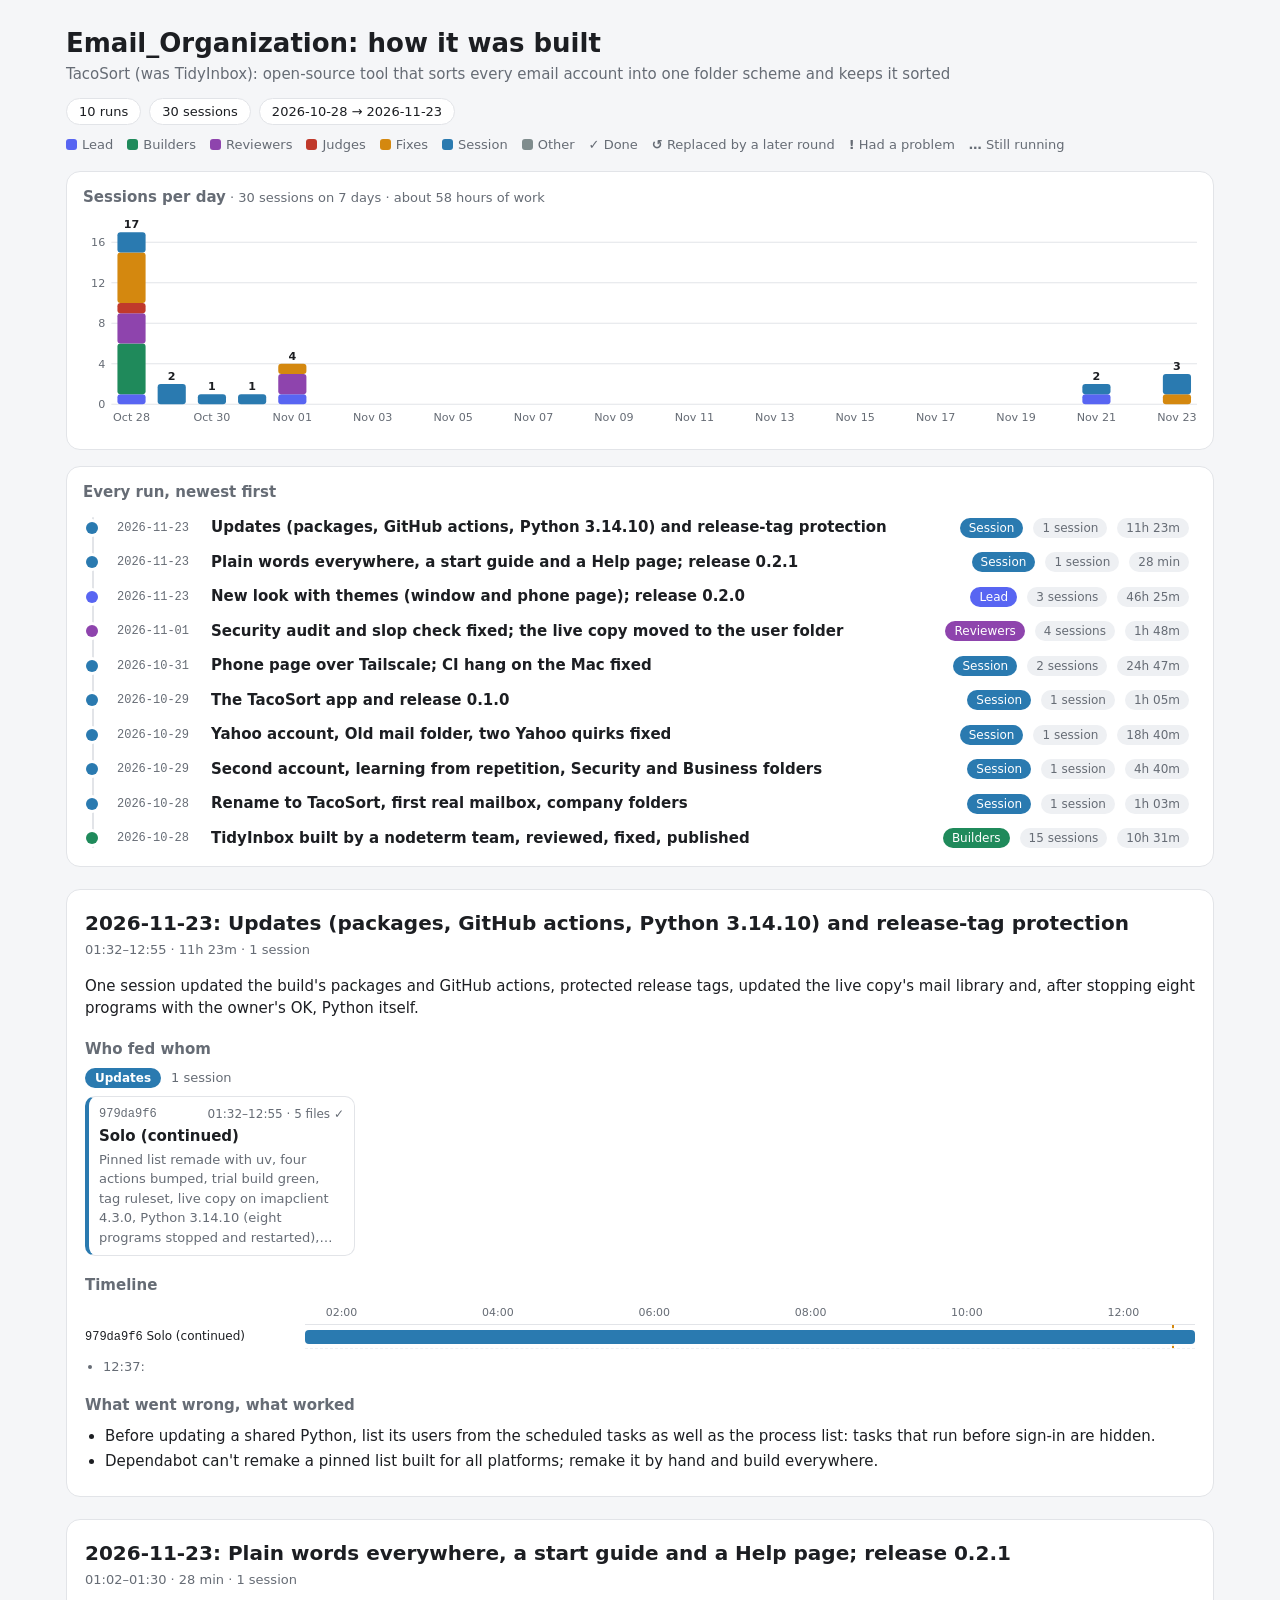
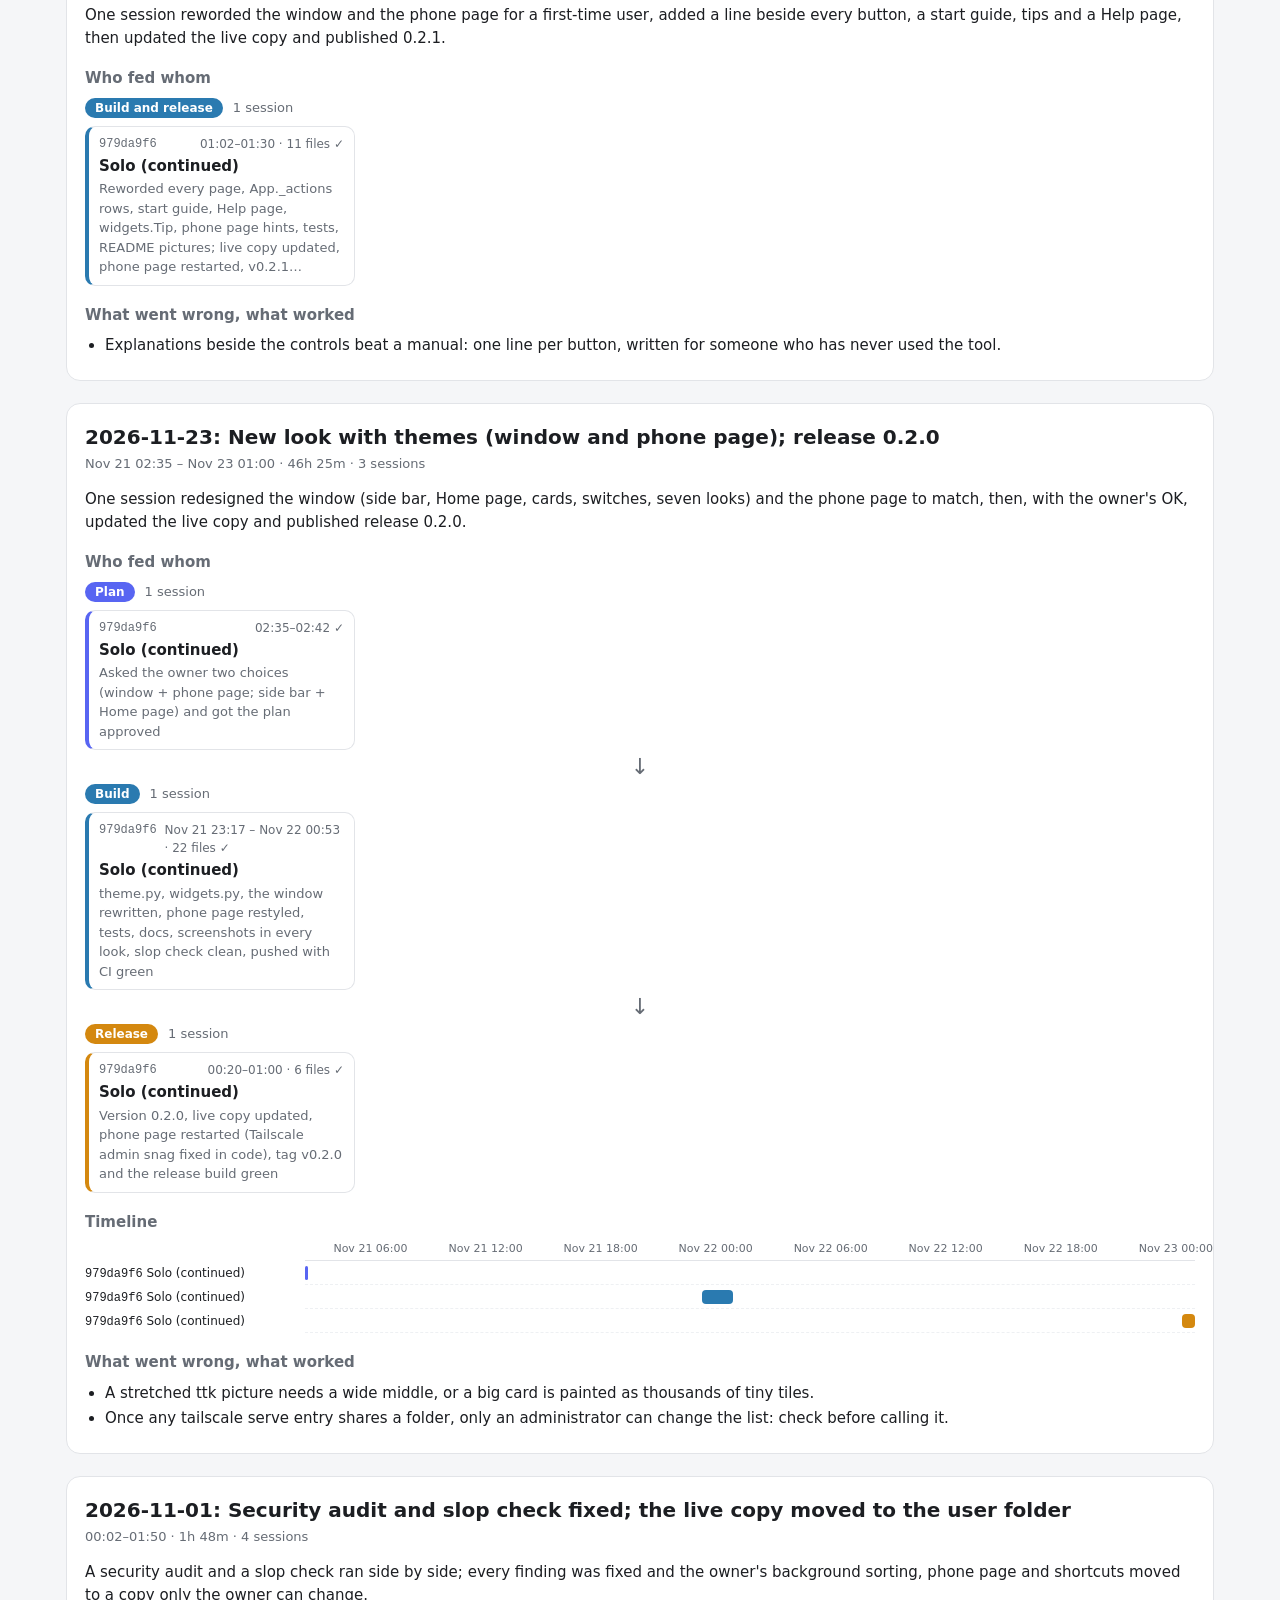
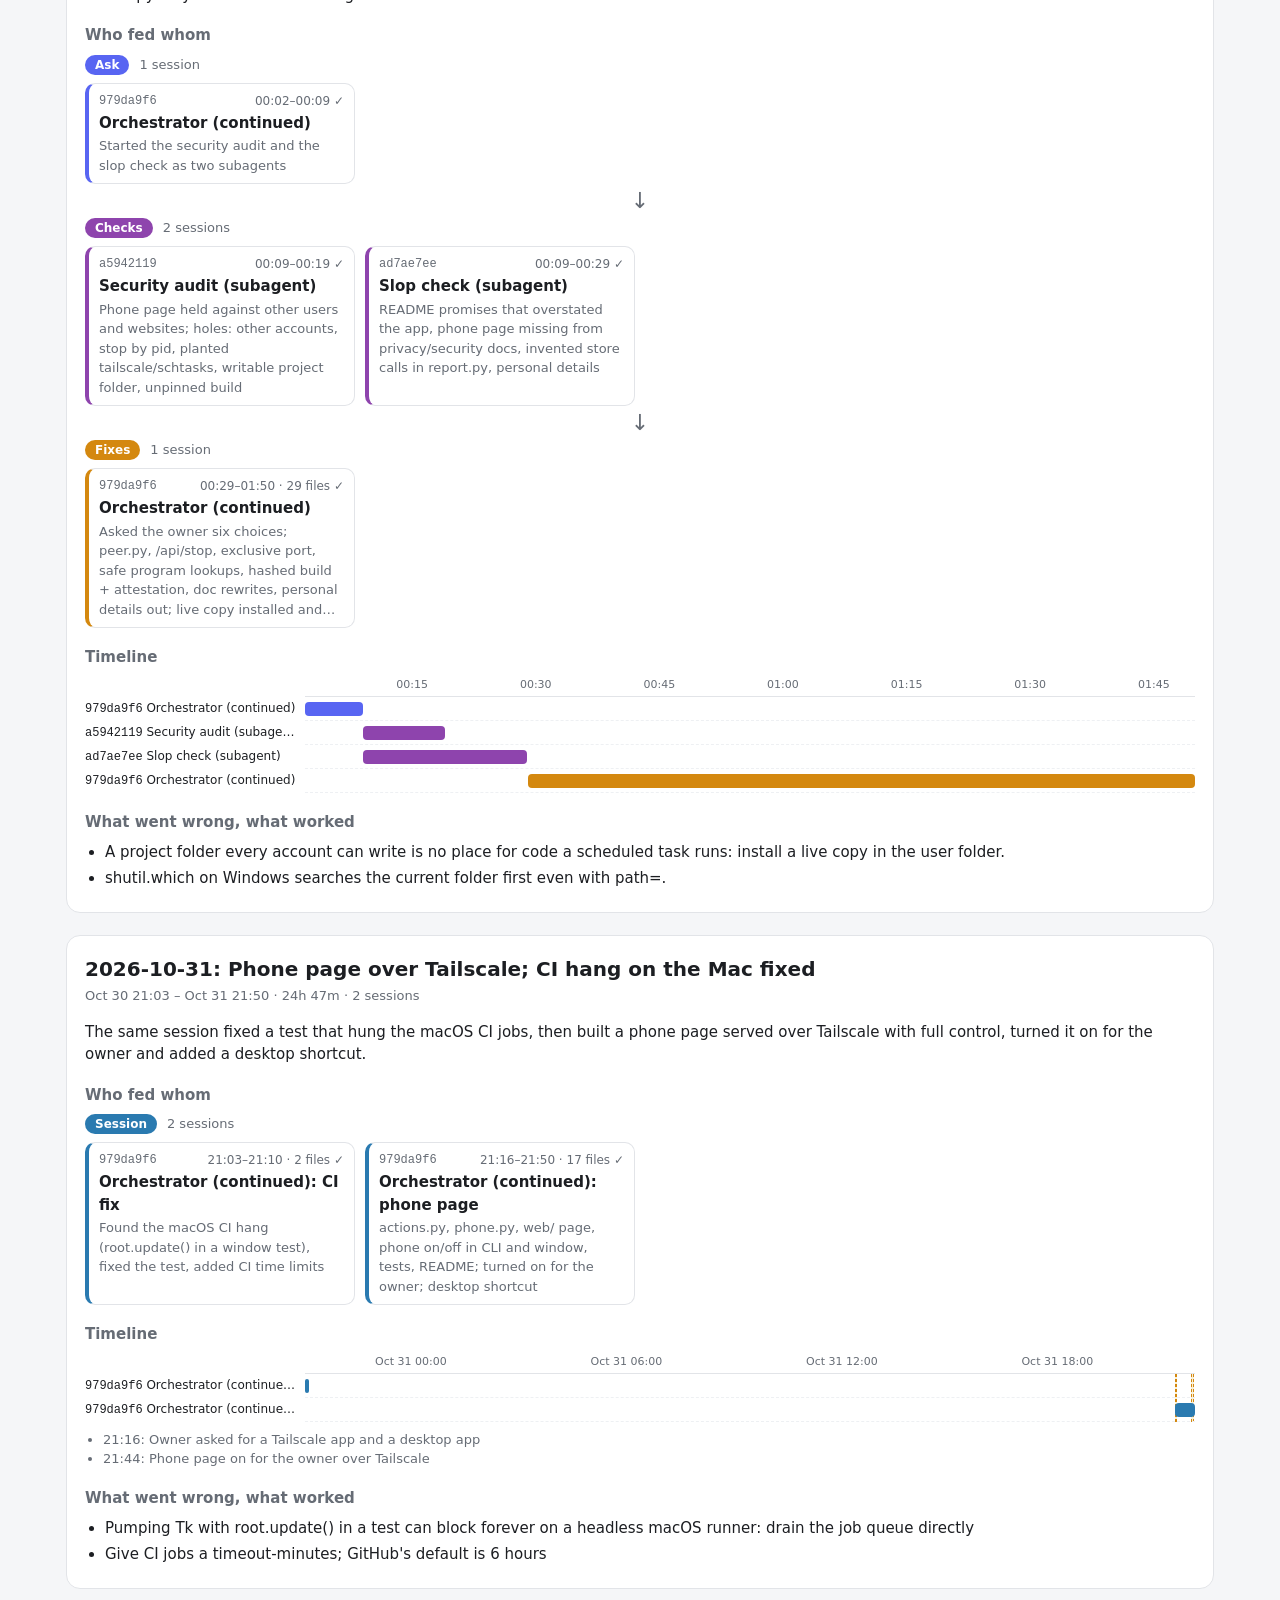
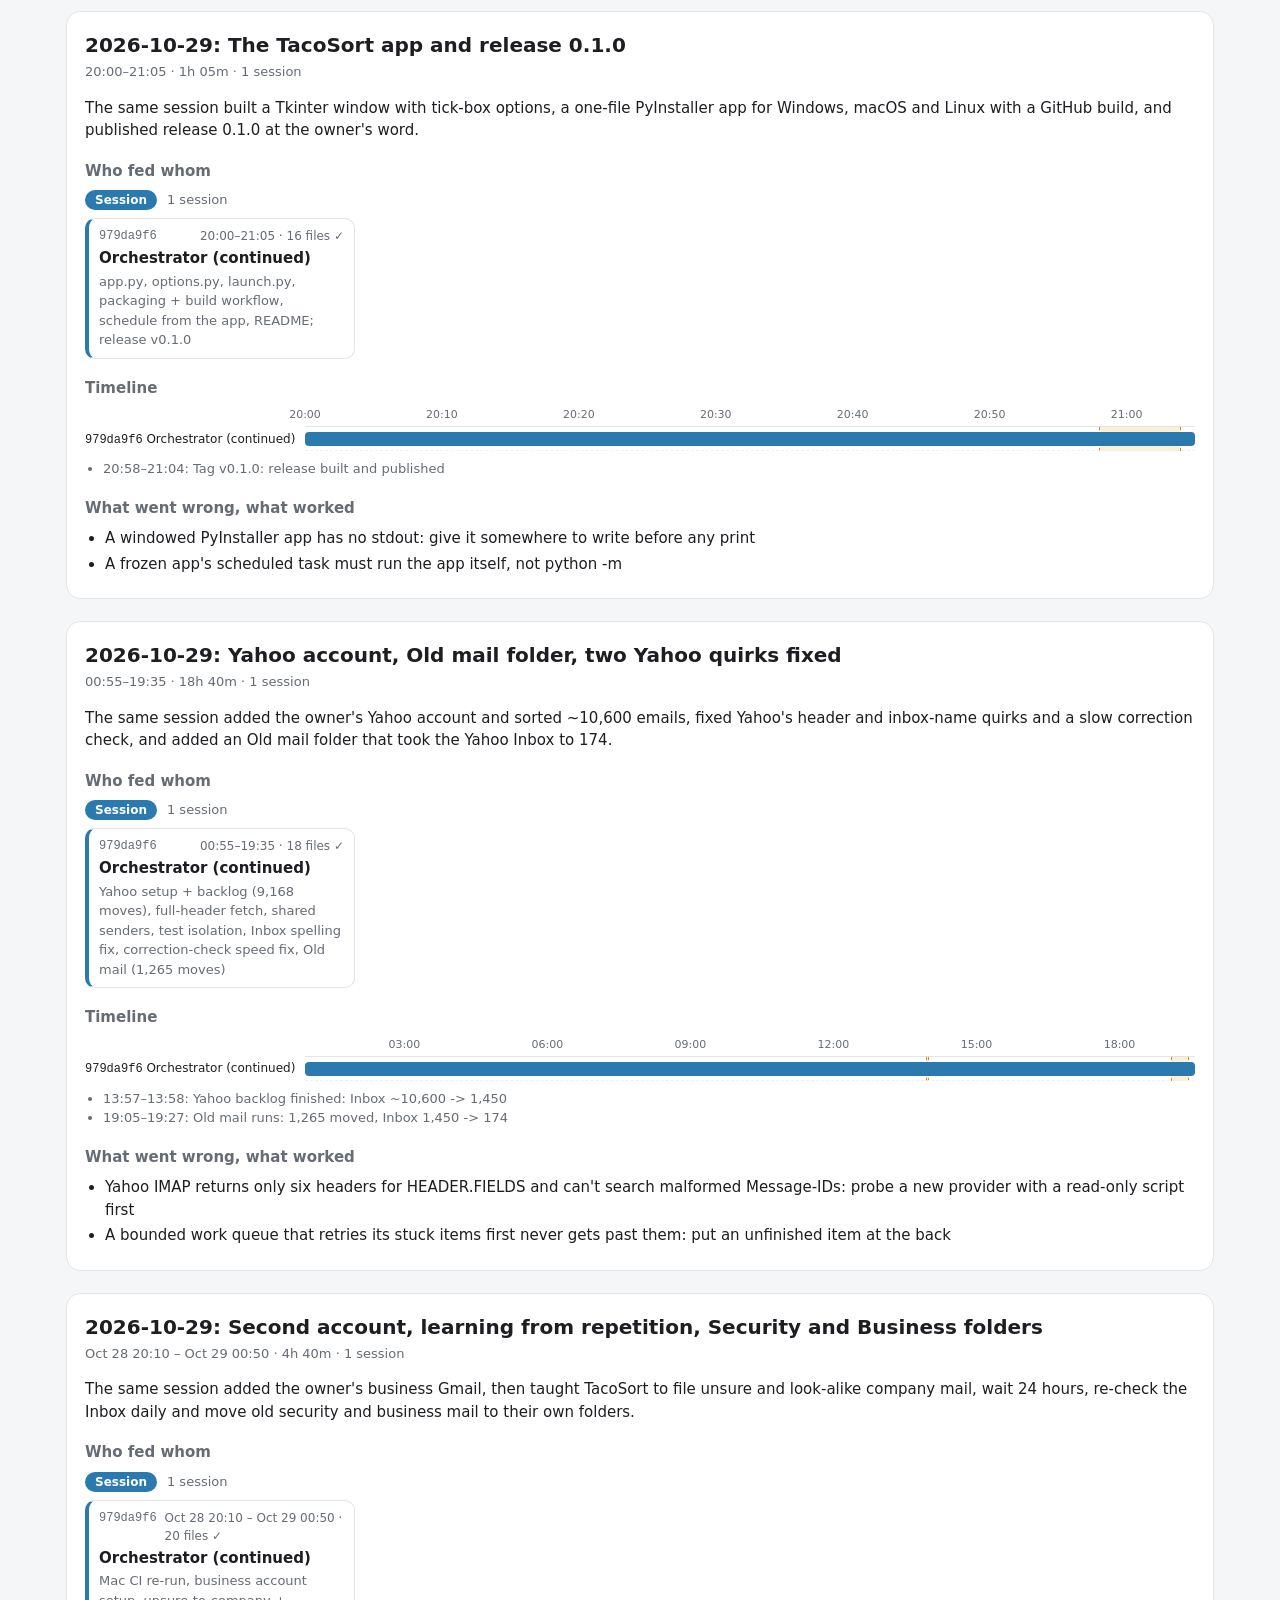
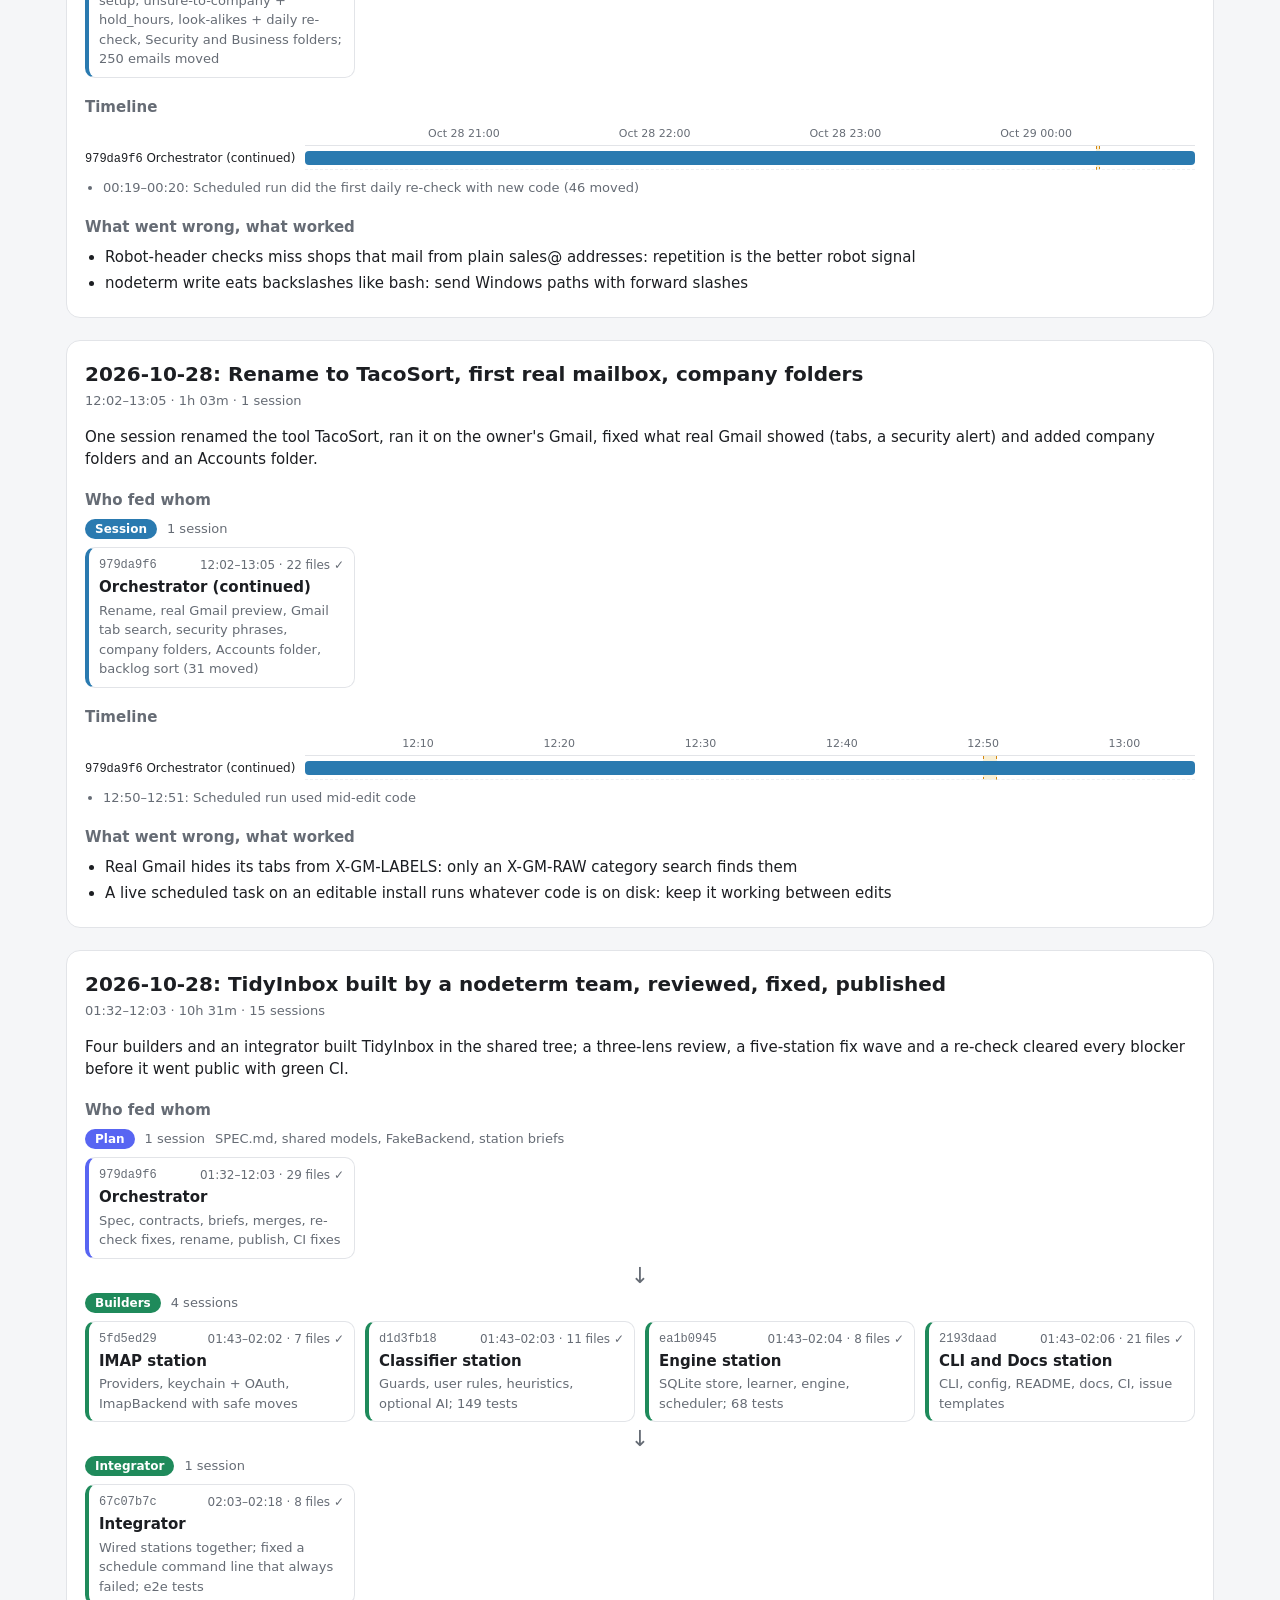
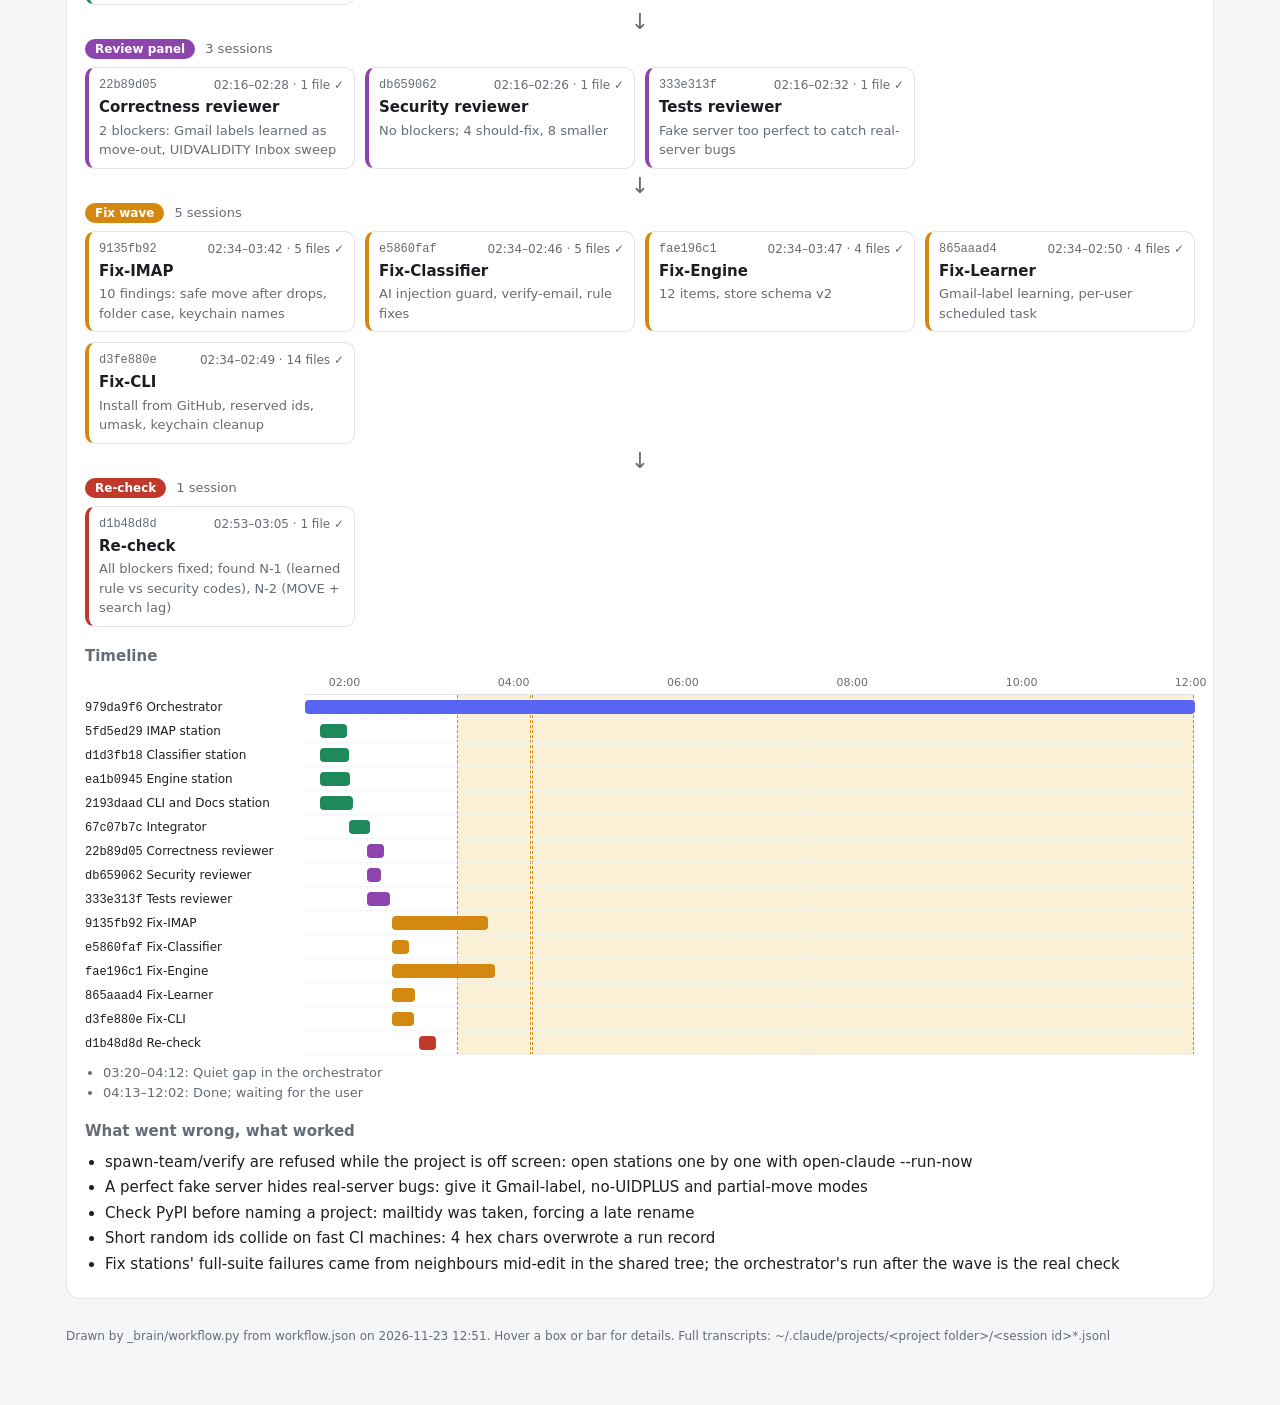
==== commit a8dfa8d7: "Save progress 2026-11-23: updates (packages, actions, Python 3.14.10), release tags protected Log en" ====
--- a/WORKFLOW.html
+++ b/WORKFLOW.html
@@ -66,11 +66,11 @@
 <body><div class="wrap">
 <h1>Email_Organization: how it was built</h1>
 <div class="muted">TacoSort (was TidyInbox): open-source tool that sorts every email account into one folder scheme and keeps it sorted</div>
-<div class="chips"><span class="chip">9 runs</span><span class="chip">29 sessions</span><span class="chip">2026-10-28 → 2026-11-23</span></div>
+<div class="chips"><span class="chip">10 runs</span><span class="chip">30 sessions</span><span class="chip">2026-10-28 → 2026-11-23</span></div>
 <div class="legend"><span><span class="sw" style="background:var(--lead)"></span>Lead</span><span><span class="sw" style="background:var(--build)"></span>Builders</span><span><span class="sw" style="background:var(--review)"></span>Reviewers</span><span><span class="sw" style="background:var(--judge)"></span>Judges</span><span><span class="sw" style="background:var(--fix)"></span>Fixes</span><span><span class="sw" style="background:var(--solo)"></span>Session</span><span><span class="sw" style="background:var(--other)"></span>Other</span><span><b>✓</b> Done</span><span><b>↺</b> Replaced by a later round</span><span><b>!</b> Had a problem</span><span><b>…</b> Still running</span></div>
-<div class="panel chart"><h3 style="margin-top:0">Sessions per day<span class="muted small" style="font-weight:400"> · 29 sessions on 7 days · about 47 hours of work</span></h3><svg viewBox="0 0 1100 220" role="img" aria-label="Sessions per day"><line class="grid" x1="28" x2="1100" y1="186.0" y2="186.0"/><text class="lbl" x="22" y="190.0" text-anchor="end">0</text><line class="grid" x1="28" x2="1100" y1="146.0" y2="146.0"/><text class="lbl" x="22" y="150.0" text-anchor="end">4</text><line class="grid" x1="28" x2="1100" y1="106.0" y2="106.0"/><text class="lbl" x="22" y="110.0" text-anchor="end">8</text><line class="grid" x1="28" x2="1100" y1="66.0" y2="66.0"/><text class="lbl" x="22" y="70.0" text-anchor="end">12</text><line class="grid" x1="28" x2="1100" y1="26.0" y2="26.0"/><text class="lbl" x="22" y="30.0" text-anchor="end">16</text><rect x="34.0" y="176.0" width="27.8" height="10.0" rx="3" fill="var(--lead)"><title>2026-10-28: 1 lead</title></rect><rect x="34.0" y="126.0" width="27.8" height="50.0" rx="3" fill="var(--build)"><title>2026-10-28: 5 builders</title></rect><rect x="34.0" y="96.0" width="27.8" height="30.0" rx="3" fill="var(--review)"><title>2026-10-28: 3 reviewers</title></rect><rect x="34.0" y="86.0" width="27.8" height="10.0" rx="3" fill="var(--judge)"><title>2026-10-28: 1 judges</title></rect><rect x="34.0" y="36.0" width="27.8" height="50.0" rx="3" fill="var(--fix)"><title>2026-10-28: 5 fixes</title></rect><rect x="34.0" y="16.0" width="27.8" height="20.0" rx="3" fill="var(--solo)"><title>2026-10-28: 2 session</title></rect><text class="num" x="47.9" y="12.0" text-anchor="middle">17</text><text class="lbl" x="47.9" y="202" text-anchor="middle">Oct 28</text><rect x="73.7" y="166.0" width="27.8" height="20.0" rx="3" fill="var(--solo)"><title>2026-10-29: 2 session</title></rect><text class="num" x="87.6" y="162.0" text-anchor="middle">2</text><rect x="113.4" y="176.0" width="27.8" height="10.0" rx="3" fill="var(--solo)"><title>2026-10-30: 1 session</title></rect><text class="num" x="127.3" y="172.0" text-anchor="middle">1</text><text class="lbl" x="127.3" y="202" text-anchor="middle">Oct 30</text><rect x="153.1" y="176.0" width="27.8" height="10.0" rx="3" fill="var(--solo)"><title>2026-10-31: 1 session</title></rect><text class="num" x="167.0" y="172.0" text-anchor="middle">1</text><rect x="192.8" y="176.0" width="27.8" height="10.0" rx="3" fill="var(--lead)"><title>2026-11-01: 1 lead</title></rect><rect x="192.8" y="156.0" width="27.8" height="20.0" rx="3" fill="var(--review)"><title>2026-11-01: 2 reviewers</title></rect><rect x="192.8" y="146.0" width="27.8" height="10.0" rx="3" fill="var(--fix)"><title>2026-11-01: 1 fixes</title></rect><text class="num" x="206.7" y="142.0" text-anchor="middle">4</text><text class="lbl" x="206.7" y="202" text-anchor="middle">Nov 01</text><text class="lbl" x="286.1" y="202" text-anchor="middle">Nov 03</text><text class="lbl" x="365.5" y="202" text-anchor="middle">Nov 05</text><text class="lbl" x="444.9" y="202" text-anchor="middle">Nov 07</text><text class="lbl" x="524.3" y="202" text-anchor="middle">Nov 09</text><text class="lbl" x="603.7" y="202" text-anchor="middle">Nov 11</text><text class="lbl" x="683.1" y="202" text-anchor="middle">Nov 13</text><text class="lbl" x="762.5" y="202" text-anchor="middle">Nov 15</text><text class="lbl" x="841.9" y="202" text-anchor="middle">Nov 17</text><text class="lbl" x="921.3" y="202" text-anchor="middle">Nov 19</text><rect x="986.8" y="176.0" width="27.8" height="10.0" rx="3" fill="var(--lead)"><title>2026-11-21: 1 lead</title></rect><rect x="986.8" y="166.0" width="27.8" height="10.0" rx="3" fill="var(--solo)"><title>2026-11-21: 1 session</title></rect><text class="num" x="1000.7" y="162.0" text-anchor="middle">2</text><text class="lbl" x="1000.7" y="202" text-anchor="middle">Nov 21</text><rect x="1066.3" y="176.0" width="27.8" height="10.0" rx="3" fill="var(--fix)"><title>2026-11-23: 1 fixes</title></rect><rect x="1066.3" y="166.0" width="27.8" height="10.0" rx="3" fill="var(--solo)"><title>2026-11-23: 1 session</title></rect><text class="num" x="1080.1" y="162.0" text-anchor="middle">2</text><text class="lbl" x="1080.1" y="202" text-anchor="middle">Nov 23</text></svg></div>
-<div class="panel"><h3 style="margin-top:0">Every run, newest first</h3><nav class="tl"><a href="#run0" style="--k:var(--solo)"><span class="dot"></span><span class="date">2026-11-23</span><span class="t">Plain words everywhere, a start guide and a Help page; release 0.2.1</span><span class="tag k">Session</span><span class="tag">1 session</span><span class="tag">28 min</span></a><a href="#run1" style="--k:var(--lead)"><span class="dot"></span><span class="date">2026-11-23</span><span class="t">New look with themes (window and phone page); release 0.2.0</span><span class="tag k">Lead</span><span class="tag">3 sessions</span><span class="tag">46h 25m</span></a><a href="#run2" style="--k:var(--review)"><span class="dot"></span><span class="date">2026-11-01</span><span class="t">Security audit and slop check fixed; the live copy moved to the user folder</span><span class="tag k">Reviewers</span><span class="tag">4 sessions</span><span class="tag">1h 48m</span></a><a href="#run3" style="--k:var(--solo)"><span class="dot"></span><span class="date">2026-10-31</span><span class="t">Phone page over Tailscale; CI hang on the Mac fixed</span><span class="tag k">Session</span><span class="tag">2 sessions</span><span class="tag">24h 47m</span></a><a href="#run4" style="--k:var(--solo)"><span class="dot"></span><span class="date">2026-10-29</span><span class="t">The TacoSort app and release 0.1.0</span><span class="tag k">Session</span><span class="tag">1 session</span><span class="tag">1h 05m</span></a><a href="#run5" style="--k:var(--solo)"><span class="dot"></span><span class="date">2026-10-29</span><span class="t">Yahoo account, Old mail folder, two Yahoo quirks fixed</span><span class="tag k">Session</span><span class="tag">1 session</span><span class="tag">18h 40m</span></a><a href="#run6" style="--k:var(--solo)"><span class="dot"></span><span class="date">2026-10-29</span><span class="t">Second account, learning from repetition, Security and Business folders</span><span class="tag k">Session</span><span class="tag">1 session</span><span class="tag">4h 40m</span></a><a href="#run7" style="--k:var(--solo)"><span class="dot"></span><span class="date">2026-10-28</span><span class="t">Rename to TacoSort, first real mailbox, company folders</span><span class="tag k">Session</span><span class="tag">1 session</span><span class="tag">1h 03m</span></a><a href="#run8" style="--k:var(--build)"><span class="dot"></span><span class="date">2026-10-28</span><span class="t">TidyInbox built by a nodeterm team, reviewed, fixed, published</span><span class="tag k">Builders</span><span class="tag">15 sessions</span><span class="tag">10h 31m</span></a></nav></div>
-<section class="run" id="run0"><h2>2026-11-23: Plain words everywhere, a start guide and a Help page; release 0.2.1</h2><div class="muted small">01:02–01:30 · 28 min · 1 session</div><p>One session reworded the window and the phone page for a first-time user, added a line beside every button, a start guide, tips and a Help page, then updated the live copy and published 0.2.1.</p><h3>Who fed whom</h3><div class="stage"><div class="stage-head"><span class="pill" style="background:var(--solo)">Build and release</span><span class="muted small">1 session</span></div><div class="boxes"><div class="box done" style="--k:var(--solo)" title="Reworded every page, App._actions rows, start guide, Help page, widgets.Tip, phone page hints, tests, README pictures; live copy updated, phone page restarted, v0.2.1 released"><div class="top"><span class="id">979da9f6</span><span>01:02–01:30 · 11 files <span class="badge" title="Done">✓</span></span></div><div class="role">Solo (continued)</div><div class="did">Reworded every page, App._actions rows, start guide, Help page, widgets.Tip, phone page hints, tests, README pictures; live copy updated, phone page restarted, v0.2.1 released</div></div></div></div><h3>What went wrong, what worked</h3><ul class="lessons"><li>Explanations beside the controls beat a manual: one line per button, written for someone who has never used the tool.</li></ul></section><section class="run" id="run1"><h2>2026-11-23: New look with themes (window and phone page); release 0.2.0</h2><div class="muted small">Nov 21 02:35 – Nov 23 01:00 · 46h 25m · 3 sessions</div><p>One session redesigned the window (side bar, Home page, cards, switches, seven looks) and the phone page to match, then, with the owner&#x27;s OK, updated the live copy and published release 0.2.0.</p><h3>Who fed whom</h3><div class="stage"><div class="stage-head"><span class="pill" style="background:var(--lead)">Plan</span><span class="muted small">1 session</span></div><div class="boxes"><div class="box done" style="--k:var(--lead)" title="Asked the owner two choices (window + phone page; side bar + Home page) and got the plan approved"><div class="top"><span class="id">979da9f6</span><span>02:35–02:42 <span class="badge" title="Done">✓</span></span></div><div class="role">Solo (continued)</div><div class="did">Asked the owner two choices (window + phone page; side bar + Home page) and got the plan approved</div></div></div></div><div class="arrow">↓</div><div class="stage"><div class="stage-head"><span class="pill" style="background:var(--solo)">Build</span><span class="muted small">1 session</span></div><div class="boxes"><div class="box done" style="--k:var(--solo)" title="theme.py, widgets.py, the window rewritten, phone page restyled, tests, docs, screenshots in every look, slop check clean, pushed with CI green"><div class="top"><span class="id">979da9f6</span><span>Nov 21 23:17 – Nov 22 00:53 · 22 files <span class="badge" title="Done">✓</span></span></div><div class="role">Solo (continued)</div><div class="did">theme.py, widgets.py, the window rewritten, phone page restyled, tests, docs, screenshots in every look, slop check clean, pushed with CI green</div></div></div></div><div class="arrow">↓</div><div class="stage"><div class="stage-head"><span class="pill" style="background:var(--fix)">Release</span><span class="muted small">1 session</span></div><div class="boxes"><div class="box done" style="--k:var(--fix)" title="Version 0.2.0, live copy updated, phone page restarted (Tailscale admin snag fixed in code), tag v0.2.0 and the release build green"><div class="top"><span class="id">979da9f6</span><span>00:20–01:00 · 6 files <span class="badge" title="Done">✓</span></span></div><div class="role">Solo (continued)</div><div class="did">Version 0.2.0, live copy updated, phone page restarted (Tailscale admin snag fixed in code), tag v0.2.0 and the release build green</div></div></div></div><h3>Timeline</h3><div class="gantt" style="--lbl:220px"><div class="axis"><span class="tick" style="left:7.36%">Nov 21 06:00</span><span class="tick" style="left:20.29%">Nov 21 12:00</span><span class="tick" style="left:33.21%">Nov 21 18:00</span><span class="tick" style="left:46.14%">Nov 22 00:00</span><span class="tick" style="left:59.07%">Nov 22 06:00</span><span class="tick" style="left:71.99%">Nov 22 12:00</span><span class="tick" style="left:84.92%">Nov 22 18:00</span><span class="tick" style="left:97.85%">Nov 23 00:00</span></div><div class="band-wrap"></div><div class="row"><div class="lbl" title="979da9f6 · Solo (continued) · 02:35–02:42 (7 min)"><span class="id">979da9f6</span> Solo (continued)</div><div class="track"><div class="bar done" style="--k:var(--lead);left:0.00%;width:0.25%" title="979da9f6 · Solo (continued) · 02:35–02:42 (7 min)"></div></div></div><div class="row"><div class="lbl" title="979da9f6 · Solo (continued) · Nov 21 23:17 – Nov 22 00:53 (1h 36m)"><span class="id">979da9f6</span> Solo (continued)</div><div class="track"><div class="bar done" style="--k:var(--solo);left:44.60%;width:3.45%" title="979da9f6 · Solo (continued) · Nov 21 23:17 – Nov 22 00:53 (1h 36m)"></div></div></div><div class="row"><div class="lbl" title="979da9f6 · Solo (continued) · 00:20–01:00 (40 min)"><span class="id">979da9f6</span> Solo (continued)</div><div class="track"><div class="bar done" style="--k:var(--fix);left:98.56%;width:1.44%" title="979da9f6 · Solo (continued) · 00:20–01:00 (40 min)"></div></div></div></div><h3>What went wrong, what worked</h3><ul class="lessons"><li>A stretched ttk picture needs a wide middle, or a big card is painted as thousands of tiny tiles.</li><li>Once any tailscale serve entry shares a folder, only an administrator can change the list: check before calling it.</li></ul></section><section class="run" id="run2"><h2>2026-11-01: Security audit and slop check fixed; the live copy moved to the user folder</h2><div class="muted small">00:02–01:50 · 1h 48m · 4 sessions</div><p>A security audit and a slop check ran side by side; every finding was fixed and the owner&#x27;s background sorting, phone page and shortcuts moved to a copy only the owner can change.</p><h3>Who fed whom</h3><div class="stage"><div class="stage-head"><span class="pill" style="background:var(--lead)">Ask</span><span class="muted small">1 session</span></div><div class="boxes"><div class="box done" style="--k:var(--lead)" title="Started the security audit and the slop check as two subagents"><div class="top"><span class="id">979da9f6</span><span>00:02–00:09 <span class="badge" title="Done">✓</span></span></div><div class="role">Orchestrator (continued)</div><div class="did">Started the security audit and the slop check as two subagents</div></div></div></div><div class="arrow">↓</div><div class="stage"><div class="stage-head"><span class="pill" style="background:var(--review)">Checks</span><span class="muted small">2 sessions</span></div><div class="boxes"><div class="box done" style="--k:var(--review)" title="Phone page held against other users and websites; holes: other accounts, stop by pid, planted tailscale/schtasks, writable project folder, unpinned build"><div class="top"><span class="id">a5942119</span><span>00:09–00:19 <span class="badge" title="Done">✓</span></span></div><div class="role">Security audit (subagent)</div><div class="did">Phone page held against other users and websites; holes: other accounts, stop by pid, planted tailscale/schtasks, writable project folder, unpinned build</div></div><div class="box done" style="--k:var(--review)" title="README promises that overstated the app, phone page missing from privacy/security docs, invented store calls in report.py, personal details"><div class="top"><span class="id">ad7ae7ee</span><span>00:09–00:29 <span class="badge" title="Done">✓</span></span></div><div class="role">Slop check (subagent)</div><div class="did">README promises that overstated the app, phone page missing from privacy/security docs, invented store calls in report.py, personal details</div></div></div></div><div class="arrow">↓</div><div class="stage"><div class="stage-head"><span class="pill" style="background:var(--fix)">Fixes</span><span class="muted small">1 session</span></div><div class="boxes"><div class="box done" style="--k:var(--fix)" title="Asked the owner six choices; peer.py, /api/stop, exclusive port, safe program lookups, hashed build + attestation, doc rewrites, personal details out; live copy installed and switched over, verified through Tailscale"><div class="top"><span class="id">979da9f6</span><span>00:29–01:50 · 29 files <span class="badge" title="Done">✓</span></span></div><div class="role">Orchestrator (continued)</div><div class="did">Asked the owner six choices; peer.py, /api/stop, exclusive port, safe program lookups, hashed build + attestation, doc rewrites, personal details out; live copy installed and switched over, verified through Tailscale</div></div></div></div><h3>Timeline</h3><div class="gantt" style="--lbl:220px"><div class="axis"><span class="tick" style="left:12.04%">00:15</span><span class="tick" style="left:25.93%">00:30</span><span class="tick" style="left:39.81%">00:45</span><span class="tick" style="left:53.70%">01:00</span><span class="tick" style="left:67.59%">01:15</span><span class="tick" style="left:81.48%">01:30</span><span class="tick" style="left:95.37%">01:45</span></div><div class="band-wrap"></div><div class="row"><div class="lbl" title="979da9f6 · Orchestrator (continued) · 00:02–00:09 (7 min)"><span class="id">979da9f6</span> Orchestrator (continued)</div><div class="track"><div class="bar done" style="--k:var(--lead);left:0.00%;width:6.48%" title="979da9f6 · Orchestrator (continued) · 00:02–00:09 (7 min)"></div></div></div><div class="row"><div class="lbl" title="a5942119 · Security audit (subagent) · 00:09–00:19 (10 min)"><span class="id">a5942119</span> Security audit (subagent)</div><div class="track"><div class="bar done" style="--k:var(--review);left:6.48%;width:9.26%" title="a5942119 · Security audit (subagent) · 00:09–00:19 (10 min)"></div></div></div><div class="row"><div class="lbl" title="ad7ae7ee · Slop check (subagent) · 00:09–00:29 (20 min)"><span class="id">ad7ae7ee</span> Slop check (subagent)</div><div class="track"><div class="bar done" style="--k:var(--review);left:6.48%;width:18.52%" title="ad7ae7ee · Slop check (subagent) · 00:09–00:29 (20 min)"></div></div></div><div class="row"><div class="lbl" title="979da9f6 · Orchestrator (continued) · 00:29–01:50 (1h 21m)"><span class="id">979da9f6</span> Orchestrator (continued)</div><div class="track"><div class="bar done" style="--k:var(--fix);left:25.00%;width:75.00%" title="979da9f6 · Orchestrator (continued) · 00:29–01:50 (1h 21m)"></div></div></div></div><h3>What went wrong, what worked</h3><ul class="lessons"><li>A project folder every account can write is no place for code a scheduled task runs: install a live copy in the user folder.</li><li>shutil.which on Windows searches the current folder first even with path=.</li></ul></section><section class="run" id="run3"><h2>2026-10-31: Phone page over Tailscale; CI hang on the Mac fixed</h2><div class="muted small">Oct 30 21:03 – Oct 31 21:50 · 24h 47m · 2 sessions</div><p>The same session fixed a test that hung the macOS CI jobs, then built a phone page served over Tailscale with full control, turned it on for the owner and added a desktop shortcut.</p><h3>Who fed whom</h3><div class="stage"><div class="stage-head"><span class="pill" style="background:var(--solo)">Session</span><span class="muted small">2 sessions</span></div><div class="boxes"><div class="box done" style="--k:var(--solo)" title="Found the macOS CI hang (root.update() in a window test), fixed the test, added CI time limits"><div class="top"><span class="id">979da9f6</span><span>21:03–21:10 · 2 files <span class="badge" title="Done">✓</span></span></div><div class="role">Orchestrator (continued): CI fix</div><div class="did">Found the macOS CI hang (root.update() in a window test), fixed the test, added CI time limits</div></div><div class="box done" style="--k:var(--solo)" title="actions.py, phone.py, web/ page, phone on/off in CLI and window, tests, README; turned on for the owner; desktop shortcut"><div class="top"><span class="id">979da9f6</span><span>21:16–21:50 · 17 files <span class="badge" title="Done">✓</span></span></div><div class="role">Orchestrator (continued): phone page</div><div class="did">actions.py, phone.py, web/ page, phone on/off in CLI and window, tests, README; turned on for the owner; desktop shortcut</div></div></div></div><h3>Timeline</h3><div class="gantt" style="--lbl:220px"><div class="axis"><span class="tick" style="left:11.90%">Oct 31 00:00</span><span class="tick" style="left:36.11%">Oct 31 06:00</span><span class="tick" style="left:60.32%">Oct 31 12:00</span><span class="tick" style="left:84.53%">Oct 31 18:00</span></div><div class="band-wrap"><div class="band" style="left:97.71%;width:0.30%" title="Owner asked for a Tailscale app and a desktop app"></div><div class="band" style="left:99.60%;width:0.30%" title="Phone page on for the owner over Tailscale"></div></div><div class="row"><div class="lbl" title="979da9f6 · Orchestrator (continued): CI fix · 21:03–21:10 (7 min)"><span class="id">979da9f6</span> Orchestrator (continued): CI fix</div><div class="track"><div class="bar done" style="--k:var(--solo);left:0.00%;width:0.47%" title="979da9f6 · Orchestrator (continued): CI fix · 21:03–21:10 (7 min)"></div></div></div><div class="row"><div class="lbl" title="979da9f6 · Orchestrator (continued): phone page · 21:16–21:50 (34 min)"><span class="id">979da9f6</span> Orchestrator (continued): phone page</div><div class="track"><div class="bar done" style="--k:var(--solo);left:97.71%;width:2.29%" title="979da9f6 · Orchestrator (continued): phone page · 21:16–21:50 (34 min)"></div></div></div></div><ul class="events"><li>21:16: Owner asked for a Tailscale app and a desktop app</li><li>21:44: Phone page on for the owner over Tailscale</li></ul><h3>What went wrong, what worked</h3><ul class="lessons"><li>Pumping Tk with root.update() in a test can block forever on a headless macOS runner: drain the job queue directly</li><li>Give CI jobs a timeout-minutes; GitHub&#x27;s default is 6 hours</li></ul></section><section class="run" id="run4"><h2>2026-10-29: The TacoSort app and release 0.1.0</h2><div class="muted small">20:00–21:05 · 1h 05m · 1 session</div><p>The same session built a Tkinter window with tick-box options, a one-file PyInstaller app for Windows, macOS and Linux with a GitHub build, and published release 0.1.0 at the owner&#x27;s word.</p><h3>Who fed whom</h3><div class="stage"><div class="stage-head"><span class="pill" style="background:var(--solo)">Session</span><span class="muted small">1 session</span></div><div class="boxes"><div class="box done" style="--k:var(--solo)" title="app.py, options.py, launch.py, packaging + build workflow, schedule from the app, README; release v0.1.0"><div class="top"><span class="id">979da9f6</span><span>20:00–21:05 · 16 files <span class="badge" title="Done">✓</span></span></div><div class="role">Orchestrator (continued)</div><div class="did">app.py, options.py, launch.py, packaging + build workflow, schedule from the app, README; release v0.1.0</div></div></div></div><h3>Timeline</h3><div class="gantt" style="--lbl:220px"><div class="axis"><span class="tick" style="left:0.00%">20:00</span><span class="tick" style="left:15.38%">20:10</span><span class="tick" style="left:30.77%">20:20</span><span class="tick" style="left:46.15%">20:30</span><span class="tick" style="left:61.54%">20:40</span><span class="tick" style="left:76.92%">20:50</span><span class="tick" style="left:92.31%">21:00</span></div><div class="band-wrap"><div class="band" style="left:89.23%;width:9.23%" title="Tag v0.1.0: release built and published"></div></div><div class="row"><div class="lbl" title="979da9f6 · Orchestrator (continued) · 20:00–21:05 (1h 05m)"><span class="id">979da9f6</span> Orchestrator (continued)</div><div class="track"><div class="bar done" style="--k:var(--solo);left:0.00%;width:100.00%" title="979da9f6 · Orchestrator (continued) · 20:00–21:05 (1h 05m)"></div></div></div></div><ul class="events"><li>20:58–21:04: Tag v0.1.0: release built and published</li></ul><h3>What went wrong, what worked</h3><ul class="lessons"><li>A windowed PyInstaller app has no stdout: give it somewhere to write before any print</li><li>A frozen app&#x27;s scheduled task must run the app itself, not python -m</li></ul></section><section class="run" id="run5"><h2>2026-10-29: Yahoo account, Old mail folder, two Yahoo quirks fixed</h2><div class="muted small">00:55–19:35 · 18h 40m · 1 session</div><p>The same session added the owner&#x27;s Yahoo account and sorted ~10,600 emails, fixed Yahoo&#x27;s header and inbox-name quirks and a slow correction check, and added an Old mail folder that took the Yahoo Inbox to 174.</p><h3>Who fed whom</h3><div class="stage"><div class="stage-head"><span class="pill" style="background:var(--solo)">Session</span><span class="muted small">1 session</span></div><div class="boxes"><div class="box done" style="--k:var(--solo)" title="Yahoo setup + backlog (9,168 moves), full-header fetch, shared senders, test isolation, Inbox spelling fix, correction-check speed fix, Old mail (1,265 moves)"><div class="top"><span class="id">979da9f6</span><span>00:55–19:35 · 18 files <span class="badge" title="Done">✓</span></span></div><div class="role">Orchestrator (continued)</div><div class="did">Yahoo setup + backlog (9,168 moves), full-header fetch, shared senders, test isolation, Inbox spelling fix, correction-check speed fix, Old mail (1,265 moves)</div></div></div></div><h3>Timeline</h3><div class="gantt" style="--lbl:220px"><div class="axis"><span class="tick" style="left:11.16%">03:00</span><span class="tick" style="left:27.23%">06:00</span><span class="tick" style="left:43.30%">09:00</span><span class="tick" style="left:59.38%">12:00</span><span class="tick" style="left:75.45%">15:00</span><span class="tick" style="left:91.52%">18:00</span></div><div class="band-wrap"><div class="band" style="left:69.82%;width:0.30%" title="Yahoo backlog finished: Inbox ~10,600 -&gt; 1,450"></div><div class="band" style="left:97.32%;width:1.96%" title="Old mail runs: 1,265 moved, Inbox 1,450 -&gt; 174"></div></div><div class="row"><div class="lbl" title="979da9f6 · Orchestrator (continued) · 00:55–19:35 (18h 40m)"><span class="id">979da9f6</span> Orchestrator (continued)</div><div class="track"><div class="bar done" style="--k:var(--solo);left:0.00%;width:100.00%" title="979da9f6 · Orchestrator (continued) · 00:55–19:35 (18h 40m)"></div></div></div></div><ul class="events"><li>13:57–13:58: Yahoo backlog finished: Inbox ~10,600 -&gt; 1,450</li><li>19:05–19:27: Old mail runs: 1,265 moved, Inbox 1,450 -&gt; 174</li></ul><h3>What went wrong, what worked</h3><ul class="lessons"><li>Yahoo IMAP returns only six headers for HEADER.FIELDS and can&#x27;t search malformed Message-IDs: probe a new provider with a read-only script first</li><li>A bounded work queue that retries its stuck items first never gets past them: put an unfinished item at the back</li></ul></section><section class="run" id="run6"><h2>2026-10-29: Second account, learning from repetition, Security and Business folders</h2><div class="muted small">Oct 28 20:10 – Oct 29 00:50 · 4h 40m · 1 session</div><p>The same session added the owner&#x27;s business Gmail, then taught TacoSort to file unsure and look-alike company mail, wait 24 hours, re-check the Inbox daily and move old security and business mail to their own folders.</p><h3>Who fed whom</h3><div class="stage"><div class="stage-head"><span class="pill" style="background:var(--solo)">Session</span><span class="muted small">1 session</span></div><div class="boxes"><div class="box done" style="--k:var(--solo)" title="Mac CI re-run, business account setup, unsure-to-company + hold_hours, look-alikes + daily re-check, Security and Business folders; 250 emails moved"><div class="top"><span class="id">979da9f6</span><span>Oct 28 20:10 – Oct 29 00:50 · 20 files <span class="badge" title="Done">✓</span></span></div><div class="role">Orchestrator (continued)</div><div class="did">Mac CI re-run, business account setup, unsure-to-company + hold_hours, look-alikes + daily re-check, Security and Business folders; 250 emails moved</div></div></div></div><h3>Timeline</h3><div class="gantt" style="--lbl:220px"><div class="axis"><span class="tick" style="left:17.86%">Oct 28 21:00</span><span class="tick" style="left:39.29%">Oct 28 22:00</span><span class="tick" style="left:60.71%">Oct 28 23:00</span><span class="tick" style="left:82.14%">Oct 29 00:00</span></div><div class="band-wrap"><div class="band" style="left:88.93%;width:0.36%" title="Scheduled run did the first daily re-check with new code (46 moved)"></div></div><div class="row"><div class="lbl" title="979da9f6 · Orchestrator (continued) · Oct 28 20:10 – Oct 29 00:50 (4h 40m)"><span class="id">979da9f6</span> Orchestrator (continued)</div><div class="track"><div class="bar done" style="--k:var(--solo);left:0.00%;width:100.00%" title="979da9f6 · Orchestrator (continued) · Oct 28 20:10 – Oct 29 00:50 (4h 40m)"></div></div></div></div><ul class="events"><li>00:19–00:20: Scheduled run did the first daily re-check with new code (46 moved)</li></ul><h3>What went wrong, what worked</h3><ul class="lessons"><li>Robot-header checks miss shops that mail from plain sales@ addresses: repetition is the better robot signal</li><li>nodeterm write eats backslashes like bash: send Windows paths with forward slashes</li></ul></section><section class="run" id="run7"><h2>2026-10-28: Rename to TacoSort, first real mailbox, company folders</h2><div class="muted small">12:02–13:05 · 1h 03m · 1 session</div><p>One session renamed the tool TacoSort, ran it on the owner&#x27;s Gmail, fixed what real Gmail showed (tabs, a security alert) and added company folders and an Accounts folder.</p><h3>Who fed whom</h3><div class="stage"><div class="stage-head"><span class="pill" style="background:var(--solo)">Session</span><span class="muted small">1 session</span></div><div class="boxes"><div class="box done" style="--k:var(--solo)" title="Rename, real Gmail preview, Gmail tab search, security phrases, company folders, Accounts folder, backlog sort (31 moved)"><div class="top"><span class="id">979da9f6</span><span>12:02–13:05 · 22 files <span class="badge" title="Done">✓</span></span></div><div class="role">Orchestrator (continued)</div><div class="did">Rename, real Gmail preview, Gmail tab search, security phrases, company folders, Accounts folder, backlog sort (31 moved)</div></div></div></div><h3>Timeline</h3><div class="gantt" style="--lbl:220px"><div class="axis"><span class="tick" style="left:12.70%">12:10</span><span class="tick" style="left:28.57%">12:20</span><span class="tick" style="left:44.44%">12:30</span><span class="tick" style="left:60.32%">12:40</span><span class="tick" style="left:76.19%">12:50</span><span class="tick" style="left:92.06%">13:00</span></div><div class="band-wrap"><div class="band" style="left:76.19%;width:1.59%" title="Scheduled run used mid-edit code"></div></div><div class="row"><div class="lbl" title="979da9f6 · Orchestrator (continued) · 12:02–13:05 (1h 03m)"><span class="id">979da9f6</span> Orchestrator (continued)</div><div class="track"><div class="bar done" style="--k:var(--solo);left:0.00%;width:100.00%" title="979da9f6 · Orchestrator (continued) · 12:02–13:05 (1h 03m)"></div></div></div></div><ul class="events"><li>12:50–12:51: Scheduled run used mid-edit code</li></ul><h3>What went wrong, what worked</h3><ul class="lessons"><li>Real Gmail hides its tabs from X-GM-LABELS: only an X-GM-RAW category search finds them</li><li>A live scheduled task on an editable install runs whatever code is on disk: keep it working between edits</li></ul></section><section class="run" id="run8"><h2>2026-10-28: TidyInbox built by a nodeterm team, reviewed, fixed, published</h2><div class="muted small">01:32–12:03 · 10h 31m · 15 sessions</div><p>Four builders and an integrator built TidyInbox in the shared tree; a three-lens review, a five-station fix wave and a re-check cleared every blocker before it went public with green CI.</p><h3>Who fed whom</h3><div class="stage"><div class="stage-head"><span class="pill" style="background:var(--lead)">Plan</span><span class="muted small">1 session</span><span class="muted small">SPEC.md, shared models, FakeBackend, station briefs</span></div><div class="boxes"><div class="box done" style="--k:var(--lead)" title="Spec, contracts, briefs, merges, re-check fixes, rename, publish, CI fixes"><div class="top"><span class="id">979da9f6</span><span>01:32–12:03 · 29 files <span class="badge" title="Done">✓</span></span></div><div class="role">Orchestrator</div><div class="did">Spec, contracts, briefs, merges, re-check fixes, rename, publish, CI fixes</div></div></div></div><div class="arrow">↓</div><div class="stage"><div class="stage-head"><span class="pill" style="background:var(--build)">Builders</span><span class="muted small">4 sessions</span></div><div class="boxes"><div class="box done" style="--k:var(--build)" title="Providers, keychain + OAuth, ImapBackend with safe moves"><div class="top"><span class="id">5fd5ed29</span><span>01:43–02:02 · 7 files <span class="badge" title="Done">✓</span></span></div><div class="role">IMAP station</div><div class="did">Providers, keychain + OAuth, ImapBackend with safe moves</div></div><div class="box done" style="--k:var(--build)" title="Guards, user rules, heuristics, optional AI; 149 tests"><div class="top"><span class="id">d1d3fb18</span><span>01:43–02:03 · 11 files <span class="badge" title="Done">✓</span></span></div><div class="role">Classifier station</div><div class="did">Guards, user rules, heuristics, optional AI; 149 tests</div></div><div class="box done" style="--k:var(--build)" title="SQLite store, learner, engine, scheduler; 68 tests"><div class="top"><span class="id">ea1b0945</span><span>01:43–02:04 · 8 files <span class="badge" title="Done">✓</span></span></div><div class="role">Engine station</div><div class="did">SQLite store, learner, engine, scheduler; 68 tests</div></div><div class="box done" style="--k:var(--build)" title="CLI, config, README, docs, CI, issue templates"><div class="top"><span class="id">2193daad</span><span>01:43–02:06 · 21 files <span class="badge" title="Done">✓</span></span></div><div class="role">CLI and Docs station</div><div class="did">CLI, config, README, docs, CI, issue templates</div></div></div></div><div class="arrow">↓</div><div class="stage"><div class="stage-head"><span class="pill" style="background:var(--build)">Integrator</span><span class="muted small">1 session</span></div><div class="boxes"><div class="box done" style="--k:var(--build)" title="Wired stations together; fixed a schedule command line that always failed; e2e tests"><div class="top"><span class="id">67c07b7c</span><span>02:03–02:18 · 8 files <span class="badge" title="Done">✓</span></span></div><div class="role">Integrator</div><div class="did">Wired stations together; fixed a schedule command line that always failed; e2e tests</div></div></div></div><div class="arrow">↓</div><div class="stage"><div class="stage-head"><span class="pill" style="background:var(--review)">Review panel</span><span class="muted small">3 sessions</span></div><div class="boxes"><div class="box done" style="--k:var(--review)" title="2 blockers: Gmail labels learned as move-out, UIDVALIDITY Inbox sweep"><div class="top"><span class="id">22b89d05</span><span>02:16–02:28 · 1 file <span class="badge" title="Done">✓</span></span></div><div class="role">Correctness reviewer</div><div class="did">2 blockers: Gmail labels learned as move-out, UIDVALIDITY Inbox sweep</div></div><div class="box done" style="--k:var(--review)" title="No blockers; 4 should-fix, 8 smaller"><div class="top"><span class="id">db659062</span><span>02:16–02:26 · 1 file <span class="badge" title="Done">✓</span></span></div><div class="role">Security reviewer</div><div class="did">No blockers; 4 should-fix, 8 smaller</div></div><div class="box done" style="--k:var(--review)" title="Fake server too perfect to catch real-server bugs"><div class="top"><span class="id">333e313f</span><span>02:16–02:32 · 1 file <span class="badge" title="Done">✓</span></span></div><div class="role">Tests reviewer</div><div class="did">Fake server too perfect to catch real-server bugs</div></div></div></div><div class="arrow">↓</div><div class="stage"><div class="stage-head"><span class="pill" style="background:var(--fix)">Fix wave</span><span class="muted small">5 sessions</span></div><div class="boxes"><div class="box done" style="--k:var(--fix)" title="10 findings: safe move after drops, folder case, keychain names"><div class="top"><span class="id">9135fb92</span><span>02:34–03:42 · 5 files <span class="badge" title="Done">✓</span></span></div><div class="role">Fix-IMAP</div><div class="did">10 findings: safe move after drops, folder case, keychain names</div></div><div class="box done" style="--k:var(--fix)" title="AI injection guard, verify-email, rule fixes"><div class="top"><span class="id">e5860faf</span><span>02:34–02:46 · 5 files <span class="badge" title="Done">✓</span></span></div><div class="role">Fix-Classifier</div><div class="did">AI injection guard, verify-email, rule fixes</div></div><div class="box done" style="--k:var(--fix)" title="12 items, store schema v2"><div class="top"><span class="id">fae196c1</span><span>02:34–03:47 · 4 files <span class="badge" title="Done">✓</span></span></div><div class="role">Fix-Engine</div><div class="did">12 items, store schema v2</div></div><div class="box done" style="--k:var(--fix)" title="Gmail-label learning, per-user scheduled task"><div class="top"><span class="id">865aaad4</span><span>02:34–02:50 · 4 files <span class="badge" title="Done">✓</span></span></div><div class="role">Fix-Learner</div><div class="did">Gmail-label learning, per-user scheduled task</div></div><div class="box done" style="--k:var(--fix)" title="Install from GitHub, reserved ids, umask, keychain cleanup"><div class="top"><span class="id">d3fe880e</span><span>02:34–02:49 · 14 files <span class="badge" title="Done">✓</span></span></div><div class="role">Fix-CLI</div><div class="did">Install from GitHub, reserved ids, umask, keychain cleanup</div></div></div></div><div class="arrow">↓</div><div class="stage"><div class="stage-head"><span class="pill" style="background:var(--judge)">Re-check</span><span class="muted small">1 session</span></div><div class="boxes"><div class="box done" style="--k:var(--judge)" title="All blockers fixed; found N-1 (learned rule vs security codes), N-2 (MOVE + search lag)"><div class="top"><span class="id">d1b48d8d</span><span>02:53–03:05 · 1 file <span class="badge" title="Done">✓</span></span></div><div class="role">Re-check</div><div class="did">All blockers fixed; found N-1 (learned rule vs security codes), N-2 (MOVE + search lag)</div></div></div></div><h3>Timeline</h3><div class="gantt" style="--lbl:220px"><div class="axis"><span class="tick" style="left:4.44%">02:00</span><span class="tick" style="left:23.45%">04:00</span><span class="tick" style="left:42.47%">06:00</span><span class="tick" style="left:61.49%">08:00</span><span class="tick" style="left:80.51%">10:00</span><span class="tick" style="left:99.52%">12:00</span></div><div class="band-wrap"><div class="band" style="left:17.12%;width:8.24%" title="Quiet gap in the orchestrator"></div><div class="band" style="left:25.52%;width:74.33%" title="Done; waiting for the user"></div></div><div class="row"><div class="lbl" title="979da9f6 · Orchestrator · 01:32–12:03 (10h 31m)"><span class="id">979da9f6</span> Orchestrator</div><div class="track"><div class="bar done" style="--k:var(--lead);left:0.00%;width:100.00%" title="979da9f6 · Orchestrator · 01:32–12:03 (10h 31m)"></div></div></div><div class="row"><div class="lbl" title="5fd5ed29 · IMAP station · 01:43–02:02 (19 min)"><span class="id">5fd5ed29</span> IMAP station</div><div class="track"><div class="bar done" style="--k:var(--build);left:1.74%;width:3.01%" title="5fd5ed29 · IMAP station · 01:43–02:02 (19 min)"></div></div></div><div class="row"><div class="lbl" title="d1d3fb18 · Classifier station · 01:43–02:03 (20 min)"><span class="id">d1d3fb18</span> Classifier station</div><div class="track"><div class="bar done" style="--k:var(--build);left:1.74%;width:3.17%" title="d1d3fb18 · Classifier station · 01:43–02:03 (20 min)"></div></div></div><div class="row"><div class="lbl" title="ea1b0945 · Engine station · 01:43–02:04 (21 min)"><span class="id">ea1b0945</span> Engine station</div><div class="track"><div class="bar done" style="--k:var(--build);left:1.74%;width:3.33%" title="ea1b0945 · Engine station · 01:43–02:04 (21 min)"></div></div></div><div class="row"><div class="lbl" title="2193daad · CLI and Docs station · 01:43–02:06 (23 min)"><span class="id">2193daad</span> CLI and Docs station</div><div class="track"><div class="bar done" style="--k:var(--build);left:1.74%;width:3.65%" title="2193daad · CLI and Docs station · 01:43–02:06 (23 min)"></div></div></div><div class="row"><div class="lbl" title="67c07b7c · Integrator · 02:03–02:18 (15 min)"><span class="id">67c07b7c</span> Integrator</div><div class="track"><div class="bar done" style="--k:var(--build);left:4.91%;width:2.38%" title="67c07b7c · Integrator · 02:03–02:18 (15 min)"></div></div></div><div class="row"><div class="lbl" title="22b89d05 · Correctness reviewer · 02:16–02:28 (12 min)"><span class="id">22b89d05</span> Correctness reviewer</div><div class="track"><div class="bar done" style="--k:var(--review);left:6.97%;width:1.90%" title="22b89d05 · Correctness reviewer · 02:16–02:28 (12 min)"></div></div></div><div class="row"><div class="lbl" title="db659062 · Security reviewer · 02:16–02:26 (10 min)"><span class="id">db659062</span> Security reviewer</div><div class="track"><div class="bar done" style="--k:var(--review);left:6.97%;width:1.58%" title="db659062 · Security reviewer · 02:16–02:26 (10 min)"></div></div></div><div class="row"><div class="lbl" title="333e313f · Tests reviewer · 02:16–02:32 (16 min)"><span class="id">333e313f</span> Tests reviewer</div><div class="track"><div class="bar done" style="--k:var(--review);left:6.97%;width:2.54%" title="333e313f · Tests reviewer · 02:16–02:32 (16 min)"></div></div></div><div class="row"><div class="lbl" title="9135fb92 · Fix-IMAP · 02:34–03:42 (1h 08m)"><span class="id">9135fb92</span> Fix-IMAP</div><div class="track"><div class="bar done" style="--k:var(--fix);left:9.83%;width:10.78%" title="9135fb92 · Fix-IMAP · 02:34–03:42 (1h 08m)"></div></div></div><div class="row"><div class="lbl" title="e5860faf · Fix-Classifier · 02:34–02:46 (12 min)"><span class="id">e5860faf</span> Fix-Classifier</div><div class="track"><div class="bar done" style="--k:var(--fix);left:9.83%;width:1.90%" title="e5860faf · Fix-Classifier · 02:34–02:46 (12 min)"></div></div></div><div class="row"><div class="lbl" title="fae196c1 · Fix-Engine · 02:34–03:47 (1h 13m)"><span class="id">fae196c1</span> Fix-Engine</div><div class="track"><div class="bar done" style="--k:var(--fix);left:9.83%;width:11.57%" title="fae196c1 · Fix-Engine · 02:34–03:47 (1h 13m)"></div></div></div><div class="row"><div class="lbl" title="865aaad4 · Fix-Learner · 02:34–02:50 (16 min)"><span class="id">865aaad4</span> Fix-Learner</div><div class="track"><div class="bar done" style="--k:var(--fix);left:9.83%;width:2.54%" title="865aaad4 · Fix-Learner · 02:34–02:50 (16 min)"></div></div></div><div class="row"><div class="lbl" title="d3fe880e · Fix-CLI · 02:34–02:49 (15 min)"><span class="id">d3fe880e</span> Fix-CLI</div><div class="track"><div class="bar done" style="--k:var(--fix);left:9.83%;width:2.38%" title="d3fe880e · Fix-CLI · 02:34–02:49 (15 min)"></div></div></div><div class="row"><div class="lbl" title="d1b48d8d · Re-check · 02:53–03:05 (12 min)"><span class="id">d1b48d8d</span> Re-check</div><div class="track"><div class="bar done" style="--k:var(--judge);left:12.84%;width:1.90%" title="d1b48d8d · Re-check · 02:53–03:05 (12 min)"></div></div></div></div><ul class="events"><li>03:20–04:12: Quiet gap in the orchestrator</li><li>04:13–12:02: Done; waiting for the user</li></ul><h3>What went wrong, what worked</h3><ul class="lessons"><li>spawn-team/verify are refused while the project is off screen: open stations one by one with open-claude --run-now</li><li>A perfect fake server hides real-server bugs: give it Gmail-label, no-UIDPLUS and partial-move modes</li><li>Check PyPI before naming a project: mailtidy was taken, forcing a late rename</li><li>Short random ids collide on fast CI machines: 4 hex chars overwrote a run record</li><li>Fix stations&#x27; full-suite failures came from neighbours mid-edit in the shared tree; the orchestrator&#x27;s run after the wave is the real check</li></ul></section>
-<footer>Drawn by _brain/workflow.py from workflow.json on 2026-11-23 01:26. Hover a box or bar for
+<div class="panel chart"><h3 style="margin-top:0">Sessions per day<span class="muted small" style="font-weight:400"> · 30 sessions on 7 days · about 58 hours of work</span></h3><svg viewBox="0 0 1100 220" role="img" aria-label="Sessions per day"><line class="grid" x1="28" x2="1100" y1="186.0" y2="186.0"/><text class="lbl" x="22" y="190.0" text-anchor="end">0</text><line class="grid" x1="28" x2="1100" y1="146.0" y2="146.0"/><text class="lbl" x="22" y="150.0" text-anchor="end">4</text><line class="grid" x1="28" x2="1100" y1="106.0" y2="106.0"/><text class="lbl" x="22" y="110.0" text-anchor="end">8</text><line class="grid" x1="28" x2="1100" y1="66.0" y2="66.0"/><text class="lbl" x="22" y="70.0" text-anchor="end">12</text><line class="grid" x1="28" x2="1100" y1="26.0" y2="26.0"/><text class="lbl" x="22" y="30.0" text-anchor="end">16</text><rect x="34.0" y="176.0" width="27.8" height="10.0" rx="3" fill="var(--lead)"><title>2026-10-28: 1 lead</title></rect><rect x="34.0" y="126.0" width="27.8" height="50.0" rx="3" fill="var(--build)"><title>2026-10-28: 5 builders</title></rect><rect x="34.0" y="96.0" width="27.8" height="30.0" rx="3" fill="var(--review)"><title>2026-10-28: 3 reviewers</title></rect><rect x="34.0" y="86.0" width="27.8" height="10.0" rx="3" fill="var(--judge)"><title>2026-10-28: 1 judges</title></rect><rect x="34.0" y="36.0" width="27.8" height="50.0" rx="3" fill="var(--fix)"><title>2026-10-28: 5 fixes</title></rect><rect x="34.0" y="16.0" width="27.8" height="20.0" rx="3" fill="var(--solo)"><title>2026-10-28: 2 session</title></rect><text class="num" x="47.9" y="12.0" text-anchor="middle">17</text><text class="lbl" x="47.9" y="202" text-anchor="middle">Oct 28</text><rect x="73.7" y="166.0" width="27.8" height="20.0" rx="3" fill="var(--solo)"><title>2026-10-29: 2 session</title></rect><text class="num" x="87.6" y="162.0" text-anchor="middle">2</text><rect x="113.4" y="176.0" width="27.8" height="10.0" rx="3" fill="var(--solo)"><title>2026-10-30: 1 session</title></rect><text class="num" x="127.3" y="172.0" text-anchor="middle">1</text><text class="lbl" x="127.3" y="202" text-anchor="middle">Oct 30</text><rect x="153.1" y="176.0" width="27.8" height="10.0" rx="3" fill="var(--solo)"><title>2026-10-31: 1 session</title></rect><text class="num" x="167.0" y="172.0" text-anchor="middle">1</text><rect x="192.8" y="176.0" width="27.8" height="10.0" rx="3" fill="var(--lead)"><title>2026-11-01: 1 lead</title></rect><rect x="192.8" y="156.0" width="27.8" height="20.0" rx="3" fill="var(--review)"><title>2026-11-01: 2 reviewers</title></rect><rect x="192.8" y="146.0" width="27.8" height="10.0" rx="3" fill="var(--fix)"><title>2026-11-01: 1 fixes</title></rect><text class="num" x="206.7" y="142.0" text-anchor="middle">4</text><text class="lbl" x="206.7" y="202" text-anchor="middle">Nov 01</text><text class="lbl" x="286.1" y="202" text-anchor="middle">Nov 03</text><text class="lbl" x="365.5" y="202" text-anchor="middle">Nov 05</text><text class="lbl" x="444.9" y="202" text-anchor="middle">Nov 07</text><text class="lbl" x="524.3" y="202" text-anchor="middle">Nov 09</text><text class="lbl" x="603.7" y="202" text-anchor="middle">Nov 11</text><text class="lbl" x="683.1" y="202" text-anchor="middle">Nov 13</text><text class="lbl" x="762.5" y="202" text-anchor="middle">Nov 15</text><text class="lbl" x="841.9" y="202" text-anchor="middle">Nov 17</text><text class="lbl" x="921.3" y="202" text-anchor="middle">Nov 19</text><rect x="986.8" y="176.0" width="27.8" height="10.0" rx="3" fill="var(--lead)"><title>2026-11-21: 1 lead</title></rect><rect x="986.8" y="166.0" width="27.8" height="10.0" rx="3" fill="var(--solo)"><title>2026-11-21: 1 session</title></rect><text class="num" x="1000.7" y="162.0" text-anchor="middle">2</text><text class="lbl" x="1000.7" y="202" text-anchor="middle">Nov 21</text><rect x="1066.3" y="176.0" width="27.8" height="10.0" rx="3" fill="var(--fix)"><title>2026-11-23: 1 fixes</title></rect><rect x="1066.3" y="156.0" width="27.8" height="20.0" rx="3" fill="var(--solo)"><title>2026-11-23: 2 session</title></rect><text class="num" x="1080.1" y="152.0" text-anchor="middle">3</text><text class="lbl" x="1080.1" y="202" text-anchor="middle">Nov 23</text></svg></div>
+<div class="panel"><h3 style="margin-top:0">Every run, newest first</h3><nav class="tl"><a href="#run0" style="--k:var(--solo)"><span class="dot"></span><span class="date">2026-11-23</span><span class="t">Updates (packages, GitHub actions, Python 3.14.10) and release-tag protection</span><span class="tag k">Session</span><span class="tag">1 session</span><span class="tag">11h 23m</span></a><a href="#run1" style="--k:var(--solo)"><span class="dot"></span><span class="date">2026-11-23</span><span class="t">Plain words everywhere, a start guide and a Help page; release 0.2.1</span><span class="tag k">Session</span><span class="tag">1 session</span><span class="tag">28 min</span></a><a href="#run2" style="--k:var(--lead)"><span class="dot"></span><span class="date">2026-11-23</span><span class="t">New look with themes (window and phone page); release 0.2.0</span><span class="tag k">Lead</span><span class="tag">3 sessions</span><span class="tag">46h 25m</span></a><a href="#run3" style="--k:var(--review)"><span class="dot"></span><span class="date">2026-11-01</span><span class="t">Security audit and slop check fixed; the live copy moved to the user folder</span><span class="tag k">Reviewers</span><span class="tag">4 sessions</span><span class="tag">1h 48m</span></a><a href="#run4" style="--k:var(--solo)"><span class="dot"></span><span class="date">2026-10-31</span><span class="t">Phone page over Tailscale; CI hang on the Mac fixed</span><span class="tag k">Session</span><span class="tag">2 sessions</span><span class="tag">24h 47m</span></a><a href="#run5" style="--k:var(--solo)"><span class="dot"></span><span class="date">2026-10-29</span><span class="t">The TacoSort app and release 0.1.0</span><span class="tag k">Session</span><span class="tag">1 session</span><span class="tag">1h 05m</span></a><a href="#run6" style="--k:var(--solo)"><span class="dot"></span><span class="date">2026-10-29</span><span class="t">Yahoo account, Old mail folder, two Yahoo quirks fixed</span><span class="tag k">Session</span><span class="tag">1 session</span><span class="tag">18h 40m</span></a><a href="#run7" style="--k:var(--solo)"><span class="dot"></span><span class="date">2026-10-29</span><span class="t">Second account, learning from repetition, Security and Business folders</span><span class="tag k">Session</span><span class="tag">1 session</span><span class="tag">4h 40m</span></a><a href="#run8" style="--k:var(--solo)"><span class="dot"></span><span class="date">2026-10-28</span><span class="t">Rename to TacoSort, first real mailbox, company folders</span><span class="tag k">Session</span><span class="tag">1 session</span><span class="tag">1h 03m</span></a><a href="#run9" style="--k:var(--build)"><span class="dot"></span><span class="date">2026-10-28</span><span class="t">TidyInbox built by a nodeterm team, reviewed, fixed, published</span><span class="tag k">Builders</span><span class="tag">15 sessions</span><span class="tag">10h 31m</span></a></nav></div>
+<section class="run" id="run0"><h2>2026-11-23: Updates (packages, GitHub actions, Python 3.14.10) and release-tag protection</h2><div class="muted small">01:32–12:55 · 11h 23m · 1 session</div><p>One session updated the build&#x27;s packages and GitHub actions, protected release tags, updated the live copy&#x27;s mail library and, after stopping eight programs with the owner&#x27;s OK, Python itself.</p><h3>Who fed whom</h3><div class="stage"><div class="stage-head"><span class="pill" style="background:var(--solo)">Updates</span><span class="muted small">1 session</span></div><div class="boxes"><div class="box done" style="--k:var(--solo)" title="Pinned list remade with uv, four actions bumped, trial build green, tag ruleset, live copy on imapclient 4.3.0, Python 3.14.10 (eight programs stopped and restarted), server and Tailscale app updates at the owner&#x27;s request"><div class="top"><span class="id">979da9f6</span><span>01:32–12:55 · 5 files <span class="badge" title="Done">✓</span></span></div><div class="role">Solo (continued)</div><div class="did">Pinned list remade with uv, four actions bumped, trial build green, tag ruleset, live copy on imapclient 4.3.0, Python 3.14.10 (eight programs stopped and restarted), server and Tailscale app updates at the owner&#x27;s request</div></div></div></div><h3>Timeline</h3><div class="gantt" style="--lbl:220px"><div class="axis"><span class="tick" style="left:4.10%">02:00</span><span class="tick" style="left:21.67%">04:00</span><span class="tick" style="left:39.24%">06:00</span><span class="tick" style="left:56.81%">08:00</span><span class="tick" style="left:74.38%">10:00</span><span class="tick" style="left:91.95%">12:00</span></div><div class="band-wrap"><div class="band" style="left:97.36%;width:0.30%" title=""></div></div><div class="row"><div class="lbl" title="979da9f6 · Solo (continued) · 01:32–12:55 (11h 23m)"><span class="id">979da9f6</span> Solo (continued)</div><div class="track"><div class="bar done" style="--k:var(--solo);left:0.00%;width:100.00%" title="979da9f6 · Solo (continued) · 01:32–12:55 (11h 23m)"></div></div></div></div><ul class="events"><li>12:37: </li></ul><h3>What went wrong, what worked</h3><ul class="lessons"><li>Before updating a shared Python, list its users from the scheduled tasks as well as the process list: tasks that run before sign-in are hidden.</li><li>Dependabot can&#x27;t remake a pinned list built for all platforms; remake it by hand and build everywhere.</li></ul></section><section class="run" id="run1"><h2>2026-11-23: Plain words everywhere, a start guide and a Help page; release 0.2.1</h2><div class="muted small">01:02–01:30 · 28 min · 1 session</div><p>One session reworded the window and the phone page for a first-time user, added a line beside every button, a start guide, tips and a Help page, then updated the live copy and published 0.2.1.</p><h3>Who fed whom</h3><div class="stage"><div class="stage-head"><span class="pill" style="background:var(--solo)">Build and release</span><span class="muted small">1 session</span></div><div class="boxes"><div class="box done" style="--k:var(--solo)" title="Reworded every page, App._actions rows, start guide, Help page, widgets.Tip, phone page hints, tests, README pictures; live copy updated, phone page restarted, v0.2.1 released"><div class="top"><span class="id">979da9f6</span><span>01:02–01:30 · 11 files <span class="badge" title="Done">✓</span></span></div><div class="role">Solo (continued)</div><div class="did">Reworded every page, App._actions rows, start guide, Help page, widgets.Tip, phone page hints, tests, README pictures; live copy updated, phone page restarted, v0.2.1 released</div></div></div></div><h3>What went wrong, what worked</h3><ul class="lessons"><li>Explanations beside the controls beat a manual: one line per button, written for someone who has never used the tool.</li></ul></section><section class="run" id="run2"><h2>2026-11-23: New look with themes (window and phone page); release 0.2.0</h2><div class="muted small">Nov 21 02:35 – Nov 23 01:00 · 46h 25m · 3 sessions</div><p>One session redesigned the window (side bar, Home page, cards, switches, seven looks) and the phone page to match, then, with the owner&#x27;s OK, updated the live copy and published release 0.2.0.</p><h3>Who fed whom</h3><div class="stage"><div class="stage-head"><span class="pill" style="background:var(--lead)">Plan</span><span class="muted small">1 session</span></div><div class="boxes"><div class="box done" style="--k:var(--lead)" title="Asked the owner two choices (window + phone page; side bar + Home page) and got the plan approved"><div class="top"><span class="id">979da9f6</span><span>02:35–02:42 <span class="badge" title="Done">✓</span></span></div><div class="role">Solo (continued)</div><div class="did">Asked the owner two choices (window + phone page; side bar + Home page) and got the plan approved</div></div></div></div><div class="arrow">↓</div><div class="stage"><div class="stage-head"><span class="pill" style="background:var(--solo)">Build</span><span class="muted small">1 session</span></div><div class="boxes"><div class="box done" style="--k:var(--solo)" title="theme.py, widgets.py, the window rewritten, phone page restyled, tests, docs, screenshots in every look, slop check clean, pushed with CI green"><div class="top"><span class="id">979da9f6</span><span>Nov 21 23:17 – Nov 22 00:53 · 22 files <span class="badge" title="Done">✓</span></span></div><div class="role">Solo (continued)</div><div class="did">theme.py, widgets.py, the window rewritten, phone page restyled, tests, docs, screenshots in every look, slop check clean, pushed with CI green</div></div></div></div><div class="arrow">↓</div><div class="stage"><div class="stage-head"><span class="pill" style="background:var(--fix)">Release</span><span class="muted small">1 session</span></div><div class="boxes"><div class="box done" style="--k:var(--fix)" title="Version 0.2.0, live copy updated, phone page restarted (Tailscale admin snag fixed in code), tag v0.2.0 and the release build green"><div class="top"><span class="id">979da9f6</span><span>00:20–01:00 · 6 files <span class="badge" title="Done">✓</span></span></div><div class="role">Solo (continued)</div><div class="did">Version 0.2.0, live copy updated, phone page restarted (Tailscale admin snag fixed in code), tag v0.2.0 and the release build green</div></div></div></div><h3>Timeline</h3><div class="gantt" style="--lbl:220px"><div class="axis"><span class="tick" style="left:7.36%">Nov 21 06:00</span><span class="tick" style="left:20.29%">Nov 21 12:00</span><span class="tick" style="left:33.21%">Nov 21 18:00</span><span class="tick" style="left:46.14%">Nov 22 00:00</span><span class="tick" style="left:59.07%">Nov 22 06:00</span><span class="tick" style="left:71.99%">Nov 22 12:00</span><span class="tick" style="left:84.92%">Nov 22 18:00</span><span class="tick" style="left:97.85%">Nov 23 00:00</span></div><div class="band-wrap"></div><div class="row"><div class="lbl" title="979da9f6 · Solo (continued) · 02:35–02:42 (7 min)"><span class="id">979da9f6</span> Solo (continued)</div><div class="track"><div class="bar done" style="--k:var(--lead);left:0.00%;width:0.25%" title="979da9f6 · Solo (continued) · 02:35–02:42 (7 min)"></div></div></div><div class="row"><div class="lbl" title="979da9f6 · Solo (continued) · Nov 21 23:17 – Nov 22 00:53 (1h 36m)"><span class="id">979da9f6</span> Solo (continued)</div><div class="track"><div class="bar done" style="--k:var(--solo);left:44.60%;width:3.45%" title="979da9f6 · Solo (continued) · Nov 21 23:17 – Nov 22 00:53 (1h 36m)"></div></div></div><div class="row"><div class="lbl" title="979da9f6 · Solo (continued) · 00:20–01:00 (40 min)"><span class="id">979da9f6</span> Solo (continued)</div><div class="track"><div class="bar done" style="--k:var(--fix);left:98.56%;width:1.44%" title="979da9f6 · Solo (continued) · 00:20–01:00 (40 min)"></div></div></div></div><h3>What went wrong, what worked</h3><ul class="lessons"><li>A stretched ttk picture needs a wide middle, or a big card is painted as thousands of tiny tiles.</li><li>Once any tailscale serve entry shares a folder, only an administrator can change the list: check before calling it.</li></ul></section><section class="run" id="run3"><h2>2026-11-01: Security audit and slop check fixed; the live copy moved to the user folder</h2><div class="muted small">00:02–01:50 · 1h 48m · 4 sessions</div><p>A security audit and a slop check ran side by side; every finding was fixed and the owner&#x27;s background sorting, phone page and shortcuts moved to a copy only the owner can change.</p><h3>Who fed whom</h3><div class="stage"><div class="stage-head"><span class="pill" style="background:var(--lead)">Ask</span><span class="muted small">1 session</span></div><div class="boxes"><div class="box done" style="--k:var(--lead)" title="Started the security audit and the slop check as two subagents"><div class="top"><span class="id">979da9f6</span><span>00:02–00:09 <span class="badge" title="Done">✓</span></span></div><div class="role">Orchestrator (continued)</div><div class="did">Started the security audit and the slop check as two subagents</div></div></div></div><div class="arrow">↓</div><div class="stage"><div class="stage-head"><span class="pill" style="background:var(--review)">Checks</span><span class="muted small">2 sessions</span></div><div class="boxes"><div class="box done" style="--k:var(--review)" title="Phone page held against other users and websites; holes: other accounts, stop by pid, planted tailscale/schtasks, writable project folder, unpinned build"><div class="top"><span class="id">a5942119</span><span>00:09–00:19 <span class="badge" title="Done">✓</span></span></div><div class="role">Security audit (subagent)</div><div class="did">Phone page held against other users and websites; holes: other accounts, stop by pid, planted tailscale/schtasks, writable project folder, unpinned build</div></div><div class="box done" style="--k:var(--review)" title="README promises that overstated the app, phone page missing from privacy/security docs, invented store calls in report.py, personal details"><div class="top"><span class="id">ad7ae7ee</span><span>00:09–00:29 <span class="badge" title="Done">✓</span></span></div><div class="role">Slop check (subagent)</div><div class="did">README promises that overstated the app, phone page missing from privacy/security docs, invented store calls in report.py, personal details</div></div></div></div><div class="arrow">↓</div><div class="stage"><div class="stage-head"><span class="pill" style="background:var(--fix)">Fixes</span><span class="muted small">1 session</span></div><div class="boxes"><div class="box done" style="--k:var(--fix)" title="Asked the owner six choices; peer.py, /api/stop, exclusive port, safe program lookups, hashed build + attestation, doc rewrites, personal details out; live copy installed and switched over, verified through Tailscale"><div class="top"><span class="id">979da9f6</span><span>00:29–01:50 · 29 files <span class="badge" title="Done">✓</span></span></div><div class="role">Orchestrator (continued)</div><div class="did">Asked the owner six choices; peer.py, /api/stop, exclusive port, safe program lookups, hashed build + attestation, doc rewrites, personal details out; live copy installed and switched over, verified through Tailscale</div></div></div></div><h3>Timeline</h3><div class="gantt" style="--lbl:220px"><div class="axis"><span class="tick" style="left:12.04%">00:15</span><span class="tick" style="left:25.93%">00:30</span><span class="tick" style="left:39.81%">00:45</span><span class="tick" style="left:53.70%">01:00</span><span class="tick" style="left:67.59%">01:15</span><span class="tick" style="left:81.48%">01:30</span><span class="tick" style="left:95.37%">01:45</span></div><div class="band-wrap"></div><div class="row"><div class="lbl" title="979da9f6 · Orchestrator (continued) · 00:02–00:09 (7 min)"><span class="id">979da9f6</span> Orchestrator (continued)</div><div class="track"><div class="bar done" style="--k:var(--lead);left:0.00%;width:6.48%" title="979da9f6 · Orchestrator (continued) · 00:02–00:09 (7 min)"></div></div></div><div class="row"><div class="lbl" title="a5942119 · Security audit (subagent) · 00:09–00:19 (10 min)"><span class="id">a5942119</span> Security audit (subagent)</div><div class="track"><div class="bar done" style="--k:var(--review);left:6.48%;width:9.26%" title="a5942119 · Security audit (subagent) · 00:09–00:19 (10 min)"></div></div></div><div class="row"><div class="lbl" title="ad7ae7ee · Slop check (subagent) · 00:09–00:29 (20 min)"><span class="id">ad7ae7ee</span> Slop check (subagent)</div><div class="track"><div class="bar done" style="--k:var(--review);left:6.48%;width:18.52%" title="ad7ae7ee · Slop check (subagent) · 00:09–00:29 (20 min)"></div></div></div><div class="row"><div class="lbl" title="979da9f6 · Orchestrator (continued) · 00:29–01:50 (1h 21m)"><span class="id">979da9f6</span> Orchestrator (continued)</div><div class="track"><div class="bar done" style="--k:var(--fix);left:25.00%;width:75.00%" title="979da9f6 · Orchestrator (continued) · 00:29–01:50 (1h 21m)"></div></div></div></div><h3>What went wrong, what worked</h3><ul class="lessons"><li>A project folder every account can write is no place for code a scheduled task runs: install a live copy in the user folder.</li><li>shutil.which on Windows searches the current folder first even with path=.</li></ul></section><section class="run" id="run4"><h2>2026-10-31: Phone page over Tailscale; CI hang on the Mac fixed</h2><div class="muted small">Oct 30 21:03 – Oct 31 21:50 · 24h 47m · 2 sessions</div><p>The same session fixed a test that hung the macOS CI jobs, then built a phone page served over Tailscale with full control, turned it on for the owner and added a desktop shortcut.</p><h3>Who fed whom</h3><div class="stage"><div class="stage-head"><span class="pill" style="background:var(--solo)">Session</span><span class="muted small">2 sessions</span></div><div class="boxes"><div class="box done" style="--k:var(--solo)" title="Found the macOS CI hang (root.update() in a window test), fixed the test, added CI time limits"><div class="top"><span class="id">979da9f6</span><span>21:03–21:10 · 2 files <span class="badge" title="Done">✓</span></span></div><div class="role">Orchestrator (continued): CI fix</div><div class="did">Found the macOS CI hang (root.update() in a window test), fixed the test, added CI time limits</div></div><div class="box done" style="--k:var(--solo)" title="actions.py, phone.py, web/ page, phone on/off in CLI and window, tests, README; turned on for the owner; desktop shortcut"><div class="top"><span class="id">979da9f6</span><span>21:16–21:50 · 17 files <span class="badge" title="Done">✓</span></span></div><div class="role">Orchestrator (continued): phone page</div><div class="did">actions.py, phone.py, web/ page, phone on/off in CLI and window, tests, README; turned on for the owner; desktop shortcut</div></div></div></div><h3>Timeline</h3><div class="gantt" style="--lbl:220px"><div class="axis"><span class="tick" style="left:11.90%">Oct 31 00:00</span><span class="tick" style="left:36.11%">Oct 31 06:00</span><span class="tick" style="left:60.32%">Oct 31 12:00</span><span class="tick" style="left:84.53%">Oct 31 18:00</span></div><div class="band-wrap"><div class="band" style="left:97.71%;width:0.30%" title="Owner asked for a Tailscale app and a desktop app"></div><div class="band" style="left:99.60%;width:0.30%" title="Phone page on for the owner over Tailscale"></div></div><div class="row"><div class="lbl" title="979da9f6 · Orchestrator (continued): CI fix · 21:03–21:10 (7 min)"><span class="id">979da9f6</span> Orchestrator (continued): CI fix</div><div class="track"><div class="bar done" style="--k:var(--solo);left:0.00%;width:0.47%" title="979da9f6 · Orchestrator (continued): CI fix · 21:03–21:10 (7 min)"></div></div></div><div class="row"><div class="lbl" title="979da9f6 · Orchestrator (continued): phone page · 21:16–21:50 (34 min)"><span class="id">979da9f6</span> Orchestrator (continued): phone page</div><div class="track"><div class="bar done" style="--k:var(--solo);left:97.71%;width:2.29%" title="979da9f6 · Orchestrator (continued): phone page · 21:16–21:50 (34 min)"></div></div></div></div><ul class="events"><li>21:16: Owner asked for a Tailscale app and a desktop app</li><li>21:44: Phone page on for the owner over Tailscale</li></ul><h3>What went wrong, what worked</h3><ul class="lessons"><li>Pumping Tk with root.update() in a test can block forever on a headless macOS runner: drain the job queue directly</li><li>Give CI jobs a timeout-minutes; GitHub&#x27;s default is 6 hours</li></ul></section><section class="run" id="run5"><h2>2026-10-29: The TacoSort app and release 0.1.0</h2><div class="muted small">20:00–21:05 · 1h 05m · 1 session</div><p>The same session built a Tkinter window with tick-box options, a one-file PyInstaller app for Windows, macOS and Linux with a GitHub build, and published release 0.1.0 at the owner&#x27;s word.</p><h3>Who fed whom</h3><div class="stage"><div class="stage-head"><span class="pill" style="background:var(--solo)">Session</span><span class="muted small">1 session</span></div><div class="boxes"><div class="box done" style="--k:var(--solo)" title="app.py, options.py, launch.py, packaging + build workflow, schedule from the app, README; release v0.1.0"><div class="top"><span class="id">979da9f6</span><span>20:00–21:05 · 16 files <span class="badge" title="Done">✓</span></span></div><div class="role">Orchestrator (continued)</div><div class="did">app.py, options.py, launch.py, packaging + build workflow, schedule from the app, README; release v0.1.0</div></div></div></div><h3>Timeline</h3><div class="gantt" style="--lbl:220px"><div class="axis"><span class="tick" style="left:0.00%">20:00</span><span class="tick" style="left:15.38%">20:10</span><span class="tick" style="left:30.77%">20:20</span><span class="tick" style="left:46.15%">20:30</span><span class="tick" style="left:61.54%">20:40</span><span class="tick" style="left:76.92%">20:50</span><span class="tick" style="left:92.31%">21:00</span></div><div class="band-wrap"><div class="band" style="left:89.23%;width:9.23%" title="Tag v0.1.0: release built and published"></div></div><div class="row"><div class="lbl" title="979da9f6 · Orchestrator (continued) · 20:00–21:05 (1h 05m)"><span class="id">979da9f6</span> Orchestrator (continued)</div><div class="track"><div class="bar done" style="--k:var(--solo);left:0.00%;width:100.00%" title="979da9f6 · Orchestrator (continued) · 20:00–21:05 (1h 05m)"></div></div></div></div><ul class="events"><li>20:58–21:04: Tag v0.1.0: release built and published</li></ul><h3>What went wrong, what worked</h3><ul class="lessons"><li>A windowed PyInstaller app has no stdout: give it somewhere to write before any print</li><li>A frozen app&#x27;s scheduled task must run the app itself, not python -m</li></ul></section><section class="run" id="run6"><h2>2026-10-29: Yahoo account, Old mail folder, two Yahoo quirks fixed</h2><div class="muted small">00:55–19:35 · 18h 40m · 1 session</div><p>The same session added the owner&#x27;s Yahoo account and sorted ~10,600 emails, fixed Yahoo&#x27;s header and inbox-name quirks and a slow correction check, and added an Old mail folder that took the Yahoo Inbox to 174.</p><h3>Who fed whom</h3><div class="stage"><div class="stage-head"><span class="pill" style="background:var(--solo)">Session</span><span class="muted small">1 session</span></div><div class="boxes"><div class="box done" style="--k:var(--solo)" title="Yahoo setup + backlog (9,168 moves), full-header fetch, shared senders, test isolation, Inbox spelling fix, correction-check speed fix, Old mail (1,265 moves)"><div class="top"><span class="id">979da9f6</span><span>00:55–19:35 · 18 files <span class="badge" title="Done">✓</span></span></div><div class="role">Orchestrator (continued)</div><div class="did">Yahoo setup + backlog (9,168 moves), full-header fetch, shared senders, test isolation, Inbox spelling fix, correction-check speed fix, Old mail (1,265 moves)</div></div></div></div><h3>Timeline</h3><div class="gantt" style="--lbl:220px"><div class="axis"><span class="tick" style="left:11.16%">03:00</span><span class="tick" style="left:27.23%">06:00</span><span class="tick" style="left:43.30%">09:00</span><span class="tick" style="left:59.38%">12:00</span><span class="tick" style="left:75.45%">15:00</span><span class="tick" style="left:91.52%">18:00</span></div><div class="band-wrap"><div class="band" style="left:69.82%;width:0.30%" title="Yahoo backlog finished: Inbox ~10,600 -&gt; 1,450"></div><div class="band" style="left:97.32%;width:1.96%" title="Old mail runs: 1,265 moved, Inbox 1,450 -&gt; 174"></div></div><div class="row"><div class="lbl" title="979da9f6 · Orchestrator (continued) · 00:55–19:35 (18h 40m)"><span class="id">979da9f6</span> Orchestrator (continued)</div><div class="track"><div class="bar done" style="--k:var(--solo);left:0.00%;width:100.00%" title="979da9f6 · Orchestrator (continued) · 00:55–19:35 (18h 40m)"></div></div></div></div><ul class="events"><li>13:57–13:58: Yahoo backlog finished: Inbox ~10,600 -&gt; 1,450</li><li>19:05–19:27: Old mail runs: 1,265 moved, Inbox 1,450 -&gt; 174</li></ul><h3>What went wrong, what worked</h3><ul class="lessons"><li>Yahoo IMAP returns only six headers for HEADER.FIELDS and can&#x27;t search malformed Message-IDs: probe a new provider with a read-only script first</li><li>A bounded work queue that retries its stuck items first never gets past them: put an unfinished item at the back</li></ul></section><section class="run" id="run7"><h2>2026-10-29: Second account, learning from repetition, Security and Business folders</h2><div class="muted small">Oct 28 20:10 – Oct 29 00:50 · 4h 40m · 1 session</div><p>The same session added the owner&#x27;s business Gmail, then taught TacoSort to file unsure and look-alike company mail, wait 24 hours, re-check the Inbox daily and move old security and business mail to their own folders.</p><h3>Who fed whom</h3><div class="stage"><div class="stage-head"><span class="pill" style="background:var(--solo)">Session</span><span class="muted small">1 session</span></div><div class="boxes"><div class="box done" style="--k:var(--solo)" title="Mac CI re-run, business account setup, unsure-to-company + hold_hours, look-alikes + daily re-check, Security and Business folders; 250 emails moved"><div class="top"><span class="id">979da9f6</span><span>Oct 28 20:10 – Oct 29 00:50 · 20 files <span class="badge" title="Done">✓</span></span></div><div class="role">Orchestrator (continued)</div><div class="did">Mac CI re-run, business account setup, unsure-to-company + hold_hours, look-alikes + daily re-check, Security and Business folders; 250 emails moved</div></div></div></div><h3>Timeline</h3><div class="gantt" style="--lbl:220px"><div class="axis"><span class="tick" style="left:17.86%">Oct 28 21:00</span><span class="tick" style="left:39.29%">Oct 28 22:00</span><span class="tick" style="left:60.71%">Oct 28 23:00</span><span class="tick" style="left:82.14%">Oct 29 00:00</span></div><div class="band-wrap"><div class="band" style="left:88.93%;width:0.36%" title="Scheduled run did the first daily re-check with new code (46 moved)"></div></div><div class="row"><div class="lbl" title="979da9f6 · Orchestrator (continued) · Oct 28 20:10 – Oct 29 00:50 (4h 40m)"><span class="id">979da9f6</span> Orchestrator (continued)</div><div class="track"><div class="bar done" style="--k:var(--solo);left:0.00%;width:100.00%" title="979da9f6 · Orchestrator (continued) · Oct 28 20:10 – Oct 29 00:50 (4h 40m)"></div></div></div></div><ul class="events"><li>00:19–00:20: Scheduled run did the first daily re-check with new code (46 moved)</li></ul><h3>What went wrong, what worked</h3><ul class="lessons"><li>Robot-header checks miss shops that mail from plain sales@ addresses: repetition is the better robot signal</li><li>nodeterm write eats backslashes like bash: send Windows paths with forward slashes</li></ul></section><section class="run" id="run8"><h2>2026-10-28: Rename to TacoSort, first real mailbox, company folders</h2><div class="muted small">12:02–13:05 · 1h 03m · 1 session</div><p>One session renamed the tool TacoSort, ran it on the owner&#x27;s Gmail, fixed what real Gmail showed (tabs, a security alert) and added company folders and an Accounts folder.</p><h3>Who fed whom</h3><div class="stage"><div class="stage-head"><span class="pill" style="background:var(--solo)">Session</span><span class="muted small">1 session</span></div><div class="boxes"><div class="box done" style="--k:var(--solo)" title="Rename, real Gmail preview, Gmail tab search, security phrases, company folders, Accounts folder, backlog sort (31 moved)"><div class="top"><span class="id">979da9f6</span><span>12:02–13:05 · 22 files <span class="badge" title="Done">✓</span></span></div><div class="role">Orchestrator (continued)</div><div class="did">Rename, real Gmail preview, Gmail tab search, security phrases, company folders, Accounts folder, backlog sort (31 moved)</div></div></div></div><h3>Timeline</h3><div class="gantt" style="--lbl:220px"><div class="axis"><span class="tick" style="left:12.70%">12:10</span><span class="tick" style="left:28.57%">12:20</span><span class="tick" style="left:44.44%">12:30</span><span class="tick" style="left:60.32%">12:40</span><span class="tick" style="left:76.19%">12:50</span><span class="tick" style="left:92.06%">13:00</span></div><div class="band-wrap"><div class="band" style="left:76.19%;width:1.59%" title="Scheduled run used mid-edit code"></div></div><div class="row"><div class="lbl" title="979da9f6 · Orchestrator (continued) · 12:02–13:05 (1h 03m)"><span class="id">979da9f6</span> Orchestrator (continued)</div><div class="track"><div class="bar done" style="--k:var(--solo);left:0.00%;width:100.00%" title="979da9f6 · Orchestrator (continued) · 12:02–13:05 (1h 03m)"></div></div></div></div><ul class="events"><li>12:50–12:51: Scheduled run used mid-edit code</li></ul><h3>What went wrong, what worked</h3><ul class="lessons"><li>Real Gmail hides its tabs from X-GM-LABELS: only an X-GM-RAW category search finds them</li><li>A live scheduled task on an editable install runs whatever code is on disk: keep it working between edits</li></ul></section><section class="run" id="run9"><h2>2026-10-28: TidyInbox built by a nodeterm team, reviewed, fixed, published</h2><div class="muted small">01:32–12:03 · 10h 31m · 15 sessions</div><p>Four builders and an integrator built TidyInbox in the shared tree; a three-lens review, a five-station fix wave and a re-check cleared every blocker before it went public with green CI.</p><h3>Who fed whom</h3><div class="stage"><div class="stage-head"><span class="pill" style="background:var(--lead)">Plan</span><span class="muted small">1 session</span><span class="muted small">SPEC.md, shared models, FakeBackend, station briefs</span></div><div class="boxes"><div class="box done" style="--k:var(--lead)" title="Spec, contracts, briefs, merges, re-check fixes, rename, publish, CI fixes"><div class="top"><span class="id">979da9f6</span><span>01:32–12:03 · 29 files <span class="badge" title="Done">✓</span></span></div><div class="role">Orchestrator</div><div class="did">Spec, contracts, briefs, merges, re-check fixes, rename, publish, CI fixes</div></div></div></div><div class="arrow">↓</div><div class="stage"><div class="stage-head"><span class="pill" style="background:var(--build)">Builders</span><span class="muted small">4 sessions</span></div><div class="boxes"><div class="box done" style="--k:var(--build)" title="Providers, keychain + OAuth, ImapBackend with safe moves"><div class="top"><span class="id">5fd5ed29</span><span>01:43–02:02 · 7 files <span class="badge" title="Done">✓</span></span></div><div class="role">IMAP station</div><div class="did">Providers, keychain + OAuth, ImapBackend with safe moves</div></div><div class="box done" style="--k:var(--build)" title="Guards, user rules, heuristics, optional AI; 149 tests"><div class="top"><span class="id">d1d3fb18</span><span>01:43–02:03 · 11 files <span class="badge" title="Done">✓</span></span></div><div class="role">Classifier station</div><div class="did">Guards, user rules, heuristics, optional AI; 149 tests</div></div><div class="box done" style="--k:var(--build)" title="SQLite store, learner, engine, scheduler; 68 tests"><div class="top"><span class="id">ea1b0945</span><span>01:43–02:04 · 8 files <span class="badge" title="Done">✓</span></span></div><div class="role">Engine station</div><div class="did">SQLite store, learner, engine, scheduler; 68 tests</div></div><div class="box done" style="--k:var(--build)" title="CLI, config, README, docs, CI, issue templates"><div class="top"><span class="id">2193daad</span><span>01:43–02:06 · 21 files <span class="badge" title="Done">✓</span></span></div><div class="role">CLI and Docs station</div><div class="did">CLI, config, README, docs, CI, issue templates</div></div></div></div><div class="arrow">↓</div><div class="stage"><div class="stage-head"><span class="pill" style="background:var(--build)">Integrator</span><span class="muted small">1 session</span></div><div class="boxes"><div class="box done" style="--k:var(--build)" title="Wired stations together; fixed a schedule command line that always failed; e2e tests"><div class="top"><span class="id">67c07b7c</span><span>02:03–02:18 · 8 files <span class="badge" title="Done">✓</span></span></div><div class="role">Integrator</div><div class="did">Wired stations together; fixed a schedule command line that always failed; e2e tests</div></div></div></div><div class="arrow">↓</div><div class="stage"><div class="stage-head"><span class="pill" style="background:var(--review)">Review panel</span><span class="muted small">3 sessions</span></div><div class="boxes"><div class="box done" style="--k:var(--review)" title="2 blockers: Gmail labels learned as move-out, UIDVALIDITY Inbox sweep"><div class="top"><span class="id">22b89d05</span><span>02:16–02:28 · 1 file <span class="badge" title="Done">✓</span></span></div><div class="role">Correctness reviewer</div><div class="did">2 blockers: Gmail labels learned as move-out, UIDVALIDITY Inbox sweep</div></div><div class="box done" style="--k:var(--review)" title="No blockers; 4 should-fix, 8 smaller"><div class="top"><span class="id">db659062</span><span>02:16–02:26 · 1 file <span class="badge" title="Done">✓</span></span></div><div class="role">Security reviewer</div><div class="did">No blockers; 4 should-fix, 8 smaller</div></div><div class="box done" style="--k:var(--review)" title="Fake server too perfect to catch real-server bugs"><div class="top"><span class="id">333e313f</span><span>02:16–02:32 · 1 file <span class="badge" title="Done">✓</span></span></div><div class="role">Tests reviewer</div><div class="did">Fake server too perfect to catch real-server bugs</div></div></div></div><div class="arrow">↓</div><div class="stage"><div class="stage-head"><span class="pill" style="background:var(--fix)">Fix wave</span><span class="muted small">5 sessions</span></div><div class="boxes"><div class="box done" style="--k:var(--fix)" title="10 findings: safe move after drops, folder case, keychain names"><div class="top"><span class="id">9135fb92</span><span>02:34–03:42 · 5 files <span class="badge" title="Done">✓</span></span></div><div class="role">Fix-IMAP</div><div class="did">10 findings: safe move after drops, folder case, keychain names</div></div><div class="box done" style="--k:var(--fix)" title="AI injection guard, verify-email, rule fixes"><div class="top"><span class="id">e5860faf</span><span>02:34–02:46 · 5 files <span class="badge" title="Done">✓</span></span></div><div class="role">Fix-Classifier</div><div class="did">AI injection guard, verify-email, rule fixes</div></div><div class="box done" style="--k:var(--fix)" title="12 items, store schema v2"><div class="top"><span class="id">fae196c1</span><span>02:34–03:47 · 4 files <span class="badge" title="Done">✓</span></span></div><div class="role">Fix-Engine</div><div class="did">12 items, store schema v2</div></div><div class="box done" style="--k:var(--fix)" title="Gmail-label learning, per-user scheduled task"><div class="top"><span class="id">865aaad4</span><span>02:34–02:50 · 4 files <span class="badge" title="Done">✓</span></span></div><div class="role">Fix-Learner</div><div class="did">Gmail-label learning, per-user scheduled task</div></div><div class="box done" style="--k:var(--fix)" title="Install from GitHub, reserved ids, umask, keychain cleanup"><div class="top"><span class="id">d3fe880e</span><span>02:34–02:49 · 14 files <span class="badge" title="Done">✓</span></span></div><div class="role">Fix-CLI</div><div class="did">Install from GitHub, reserved ids, umask, keychain cleanup</div></div></div></div><div class="arrow">↓</div><div class="stage"><div class="stage-head"><span class="pill" style="background:var(--judge)">Re-check</span><span class="muted small">1 session</span></div><div class="boxes"><div class="box done" style="--k:var(--judge)" title="All blockers fixed; found N-1 (learned rule vs security codes), N-2 (MOVE + search lag)"><div class="top"><span class="id">d1b48d8d</span><span>02:53–03:05 · 1 file <span class="badge" title="Done">✓</span></span></div><div class="role">Re-check</div><div class="did">All blockers fixed; found N-1 (learned rule vs security codes), N-2 (MOVE + search lag)</div></div></div></div><h3>Timeline</h3><div class="gantt" style="--lbl:220px"><div class="axis"><span class="tick" style="left:4.44%">02:00</span><span class="tick" style="left:23.45%">04:00</span><span class="tick" style="left:42.47%">06:00</span><span class="tick" style="left:61.49%">08:00</span><span class="tick" style="left:80.51%">10:00</span><span class="tick" style="left:99.52%">12:00</span></div><div class="band-wrap"><div class="band" style="left:17.12%;width:8.24%" title="Quiet gap in the orchestrator"></div><div class="band" style="left:25.52%;width:74.33%" title="Done; waiting for the user"></div></div><div class="row"><div class="lbl" title="979da9f6 · Orchestrator · 01:32–12:03 (10h 31m)"><span class="id">979da9f6</span> Orchestrator</div><div class="track"><div class="bar done" style="--k:var(--lead);left:0.00%;width:100.00%" title="979da9f6 · Orchestrator · 01:32–12:03 (10h 31m)"></div></div></div><div class="row"><div class="lbl" title="5fd5ed29 · IMAP station · 01:43–02:02 (19 min)"><span class="id">5fd5ed29</span> IMAP station</div><div class="track"><div class="bar done" style="--k:var(--build);left:1.74%;width:3.01%" title="5fd5ed29 · IMAP station · 01:43–02:02 (19 min)"></div></div></div><div class="row"><div class="lbl" title="d1d3fb18 · Classifier station · 01:43–02:03 (20 min)"><span class="id">d1d3fb18</span> Classifier station</div><div class="track"><div class="bar done" style="--k:var(--build);left:1.74%;width:3.17%" title="d1d3fb18 · Classifier station · 01:43–02:03 (20 min)"></div></div></div><div class="row"><div class="lbl" title="ea1b0945 · Engine station · 01:43–02:04 (21 min)"><span class="id">ea1b0945</span> Engine station</div><div class="track"><div class="bar done" style="--k:var(--build);left:1.74%;width:3.33%" title="ea1b0945 · Engine station · 01:43–02:04 (21 min)"></div></div></div><div class="row"><div class="lbl" title="2193daad · CLI and Docs station · 01:43–02:06 (23 min)"><span class="id">2193daad</span> CLI and Docs station</div><div class="track"><div class="bar done" style="--k:var(--build);left:1.74%;width:3.65%" title="2193daad · CLI and Docs station · 01:43–02:06 (23 min)"></div></div></div><div class="row"><div class="lbl" title="67c07b7c · Integrator · 02:03–02:18 (15 min)"><span class="id">67c07b7c</span> Integrator</div><div class="track"><div class="bar done" style="--k:var(--build);left:4.91%;width:2.38%" title="67c07b7c · Integrator · 02:03–02:18 (15 min)"></div></div></div><div class="row"><div class="lbl" title="22b89d05 · Correctness reviewer · 02:16–02:28 (12 min)"><span class="id">22b89d05</span> Correctness reviewer</div><div class="track"><div class="bar done" style="--k:var(--review);left:6.97%;width:1.90%" title="22b89d05 · Correctness reviewer · 02:16–02:28 (12 min)"></div></div></div><div class="row"><div class="lbl" title="db659062 · Security reviewer · 02:16–02:26 (10 min)"><span class="id">db659062</span> Security reviewer</div><div class="track"><div class="bar done" style="--k:var(--review);left:6.97%;width:1.58%" title="db659062 · Security reviewer · 02:16–02:26 (10 min)"></div></div></div><div class="row"><div class="lbl" title="333e313f · Tests reviewer · 02:16–02:32 (16 min)"><span class="id">333e313f</span> Tests reviewer</div><div class="track"><div class="bar done" style="--k:var(--review);left:6.97%;width:2.54%" title="333e313f · Tests reviewer · 02:16–02:32 (16 min)"></div></div></div><div class="row"><div class="lbl" title="9135fb92 · Fix-IMAP · 02:34–03:42 (1h 08m)"><span class="id">9135fb92</span> Fix-IMAP</div><div class="track"><div class="bar done" style="--k:var(--fix);left:9.83%;width:10.78%" title="9135fb92 · Fix-IMAP · 02:34–03:42 (1h 08m)"></div></div></div><div class="row"><div class="lbl" title="e5860faf · Fix-Classifier · 02:34–02:46 (12 min)"><span class="id">e5860faf</span> Fix-Classifier</div><div class="track"><div class="bar done" style="--k:var(--fix);left:9.83%;width:1.90%" title="e5860faf · Fix-Classifier · 02:34–02:46 (12 min)"></div></div></div><div class="row"><div class="lbl" title="fae196c1 · Fix-Engine · 02:34–03:47 (1h 13m)"><span class="id">fae196c1</span> Fix-Engine</div><div class="track"><div class="bar done" style="--k:var(--fix);left:9.83%;width:11.57%" title="fae196c1 · Fix-Engine · 02:34–03:47 (1h 13m)"></div></div></div><div class="row"><div class="lbl" title="865aaad4 · Fix-Learner · 02:34–02:50 (16 min)"><span class="id">865aaad4</span> Fix-Learner</div><div class="track"><div class="bar done" style="--k:var(--fix);left:9.83%;width:2.54%" title="865aaad4 · Fix-Learner · 02:34–02:50 (16 min)"></div></div></div><div class="row"><div class="lbl" title="d3fe880e · Fix-CLI · 02:34–02:49 (15 min)"><span class="id">d3fe880e</span> Fix-CLI</div><div class="track"><div class="bar done" style="--k:var(--fix);left:9.83%;width:2.38%" title="d3fe880e · Fix-CLI · 02:34–02:49 (15 min)"></div></div></div><div class="row"><div class="lbl" title="d1b48d8d · Re-check · 02:53–03:05 (12 min)"><span class="id">d1b48d8d</span> Re-check</div><div class="track"><div class="bar done" style="--k:var(--judge);left:12.84%;width:1.90%" title="d1b48d8d · Re-check · 02:53–03:05 (12 min)"></div></div></div></div><ul class="events"><li>03:20–04:12: Quiet gap in the orchestrator</li><li>04:13–12:02: Done; waiting for the user</li></ul><h3>What went wrong, what worked</h3><ul class="lessons"><li>spawn-team/verify are refused while the project is off screen: open stations one by one with open-claude --run-now</li><li>A perfect fake server hides real-server bugs: give it Gmail-label, no-UIDPLUS and partial-move modes</li><li>Check PyPI before naming a project: mailtidy was taken, forcing a late rename</li><li>Short random ids collide on fast CI machines: 4 hex chars overwrote a run record</li><li>Fix stations&#x27; full-suite failures came from neighbours mid-edit in the shared tree; the orchestrator&#x27;s run after the wave is the real check</li></ul></section>
+<footer>Drawn by _brain/workflow.py from workflow.json on 2026-11-23 12:51. Hover a box or bar for
 details. Full transcripts: ~/.claude/projects/&lt;project folder&gt;/&lt;session id&gt;*.jsonl</footer>
 </div></body></html>
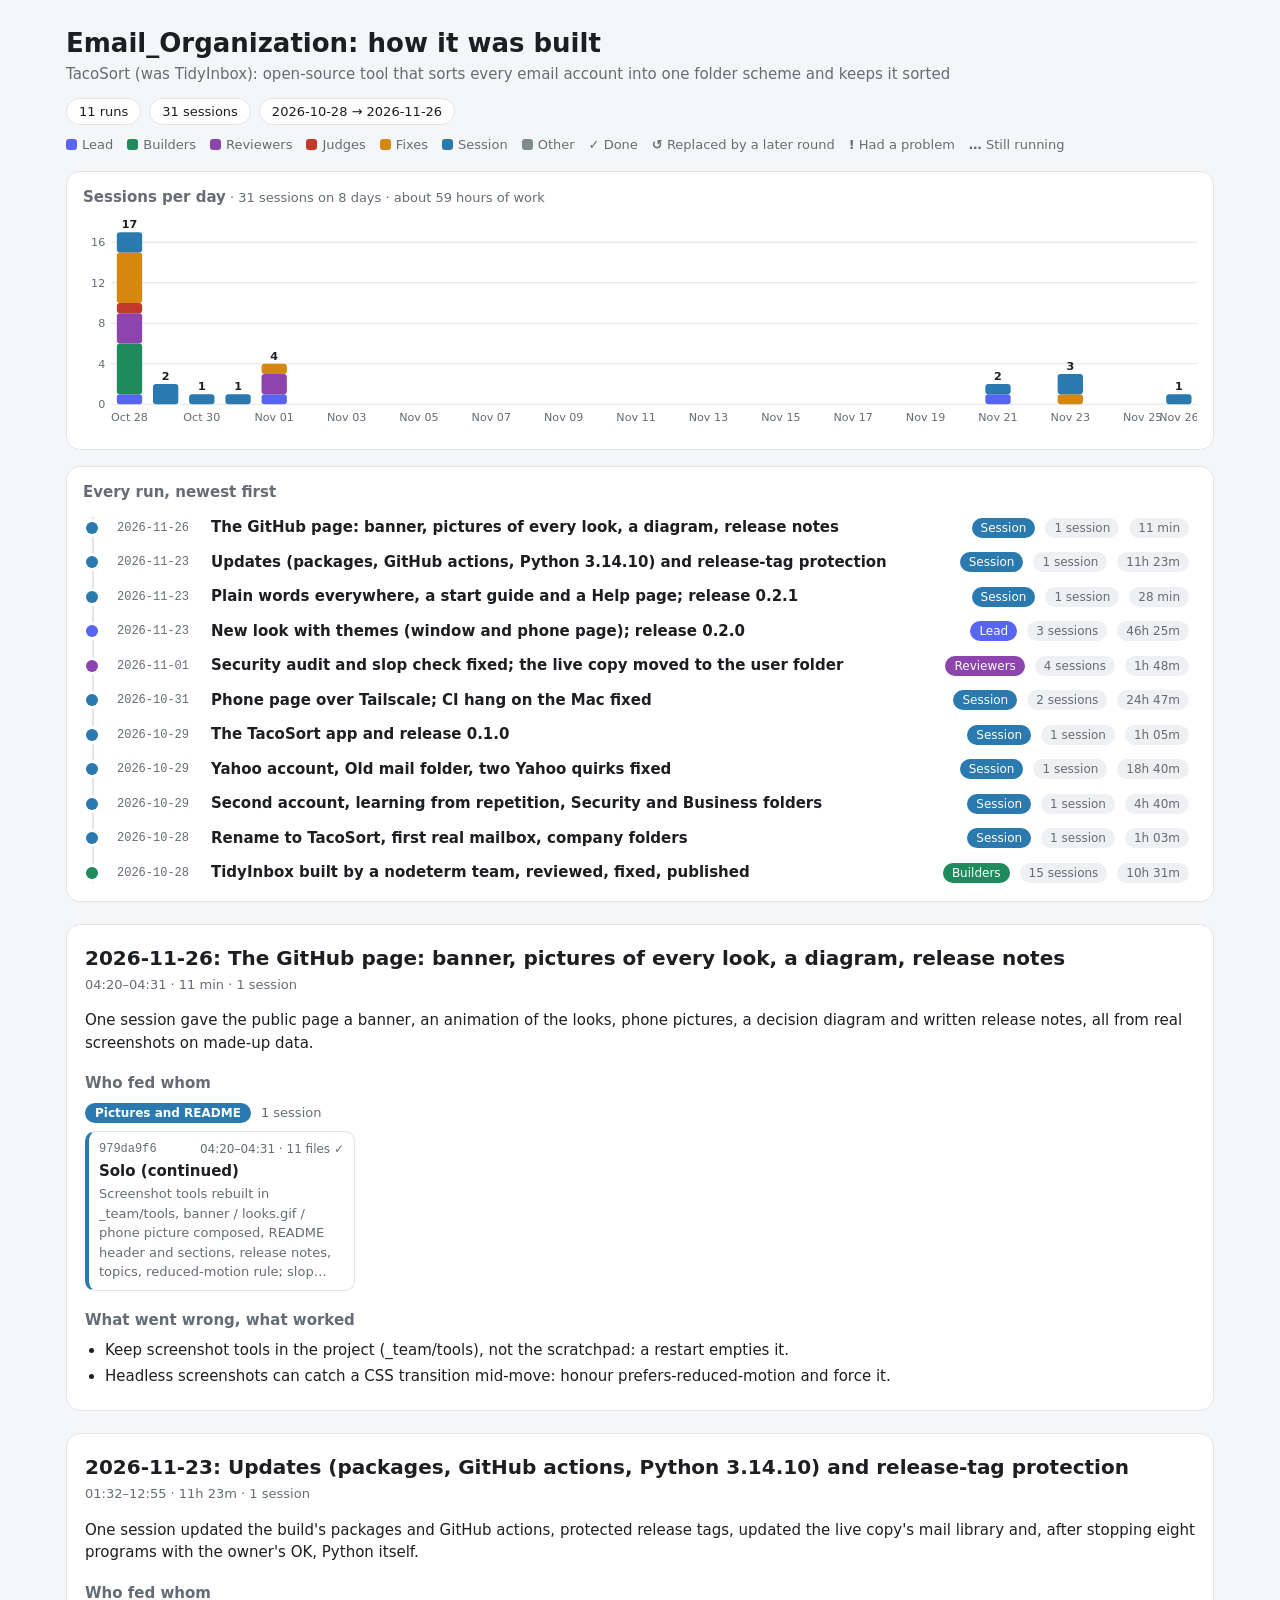
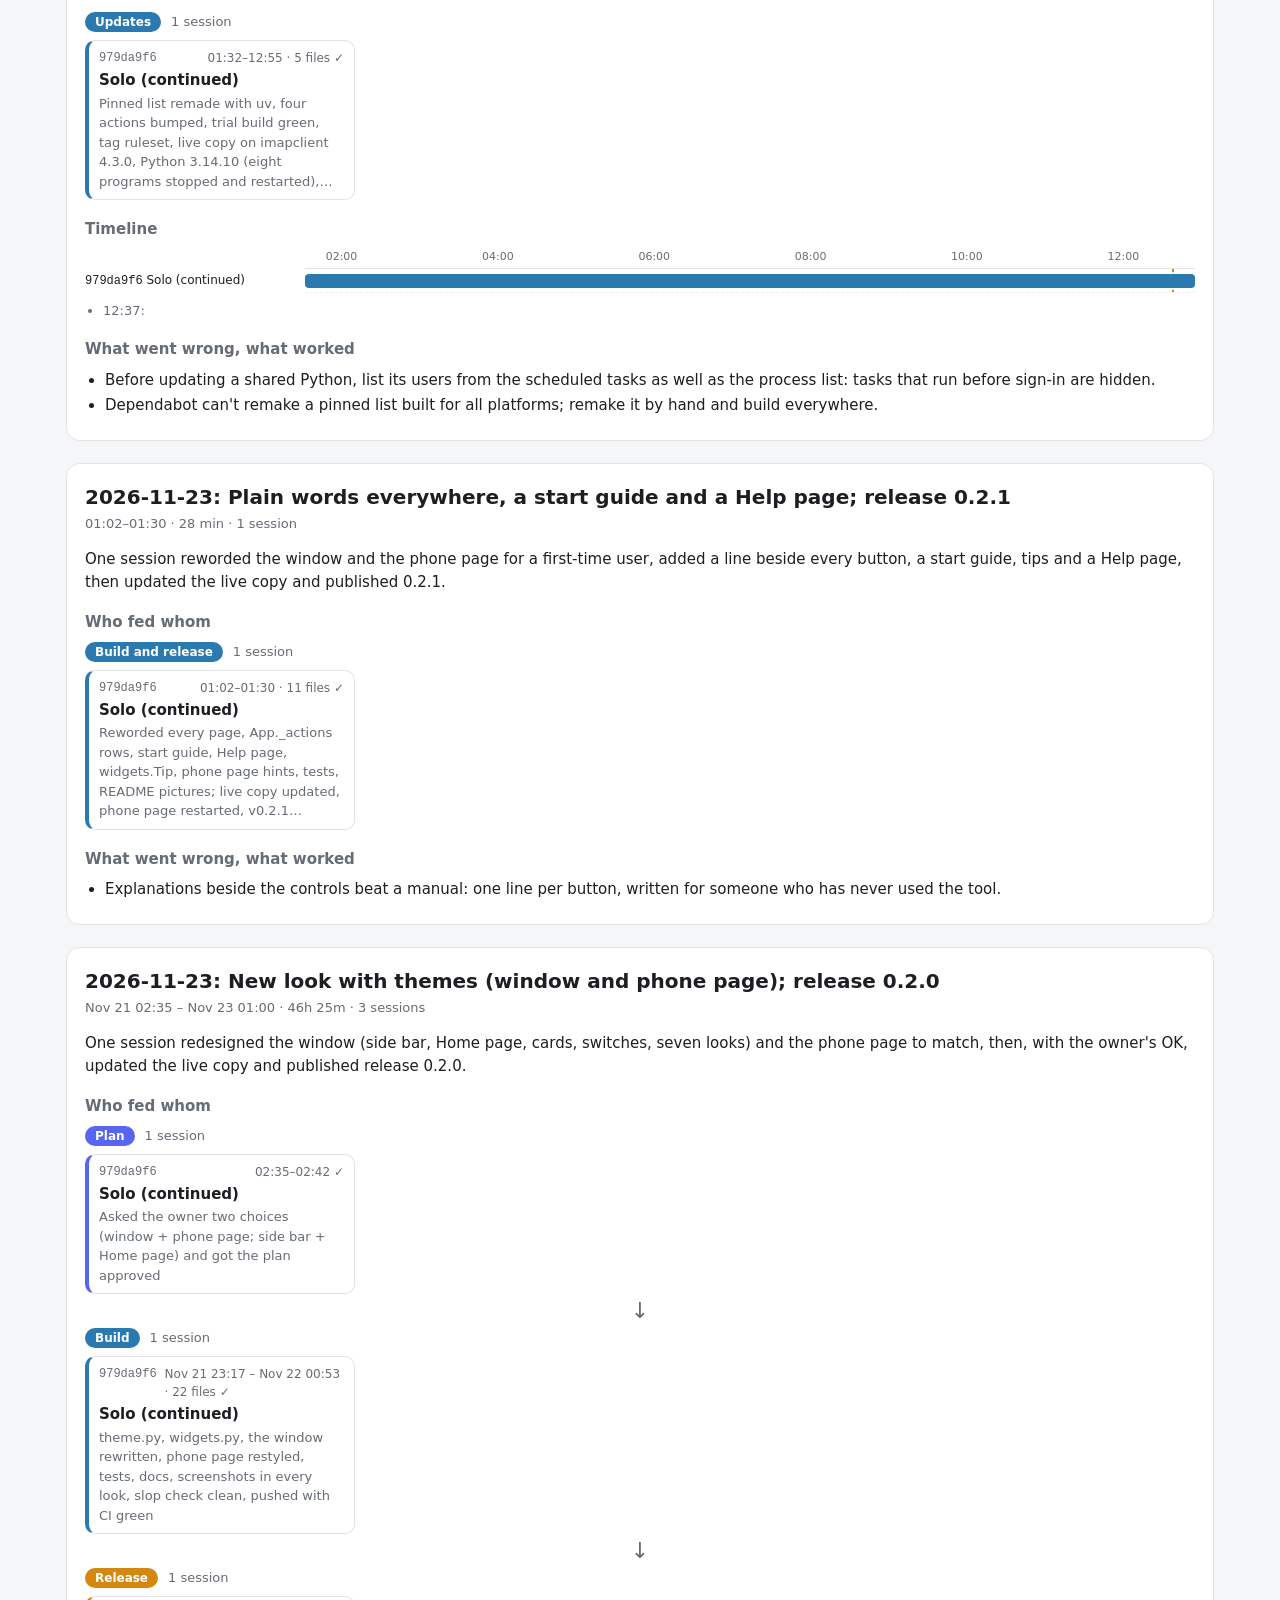
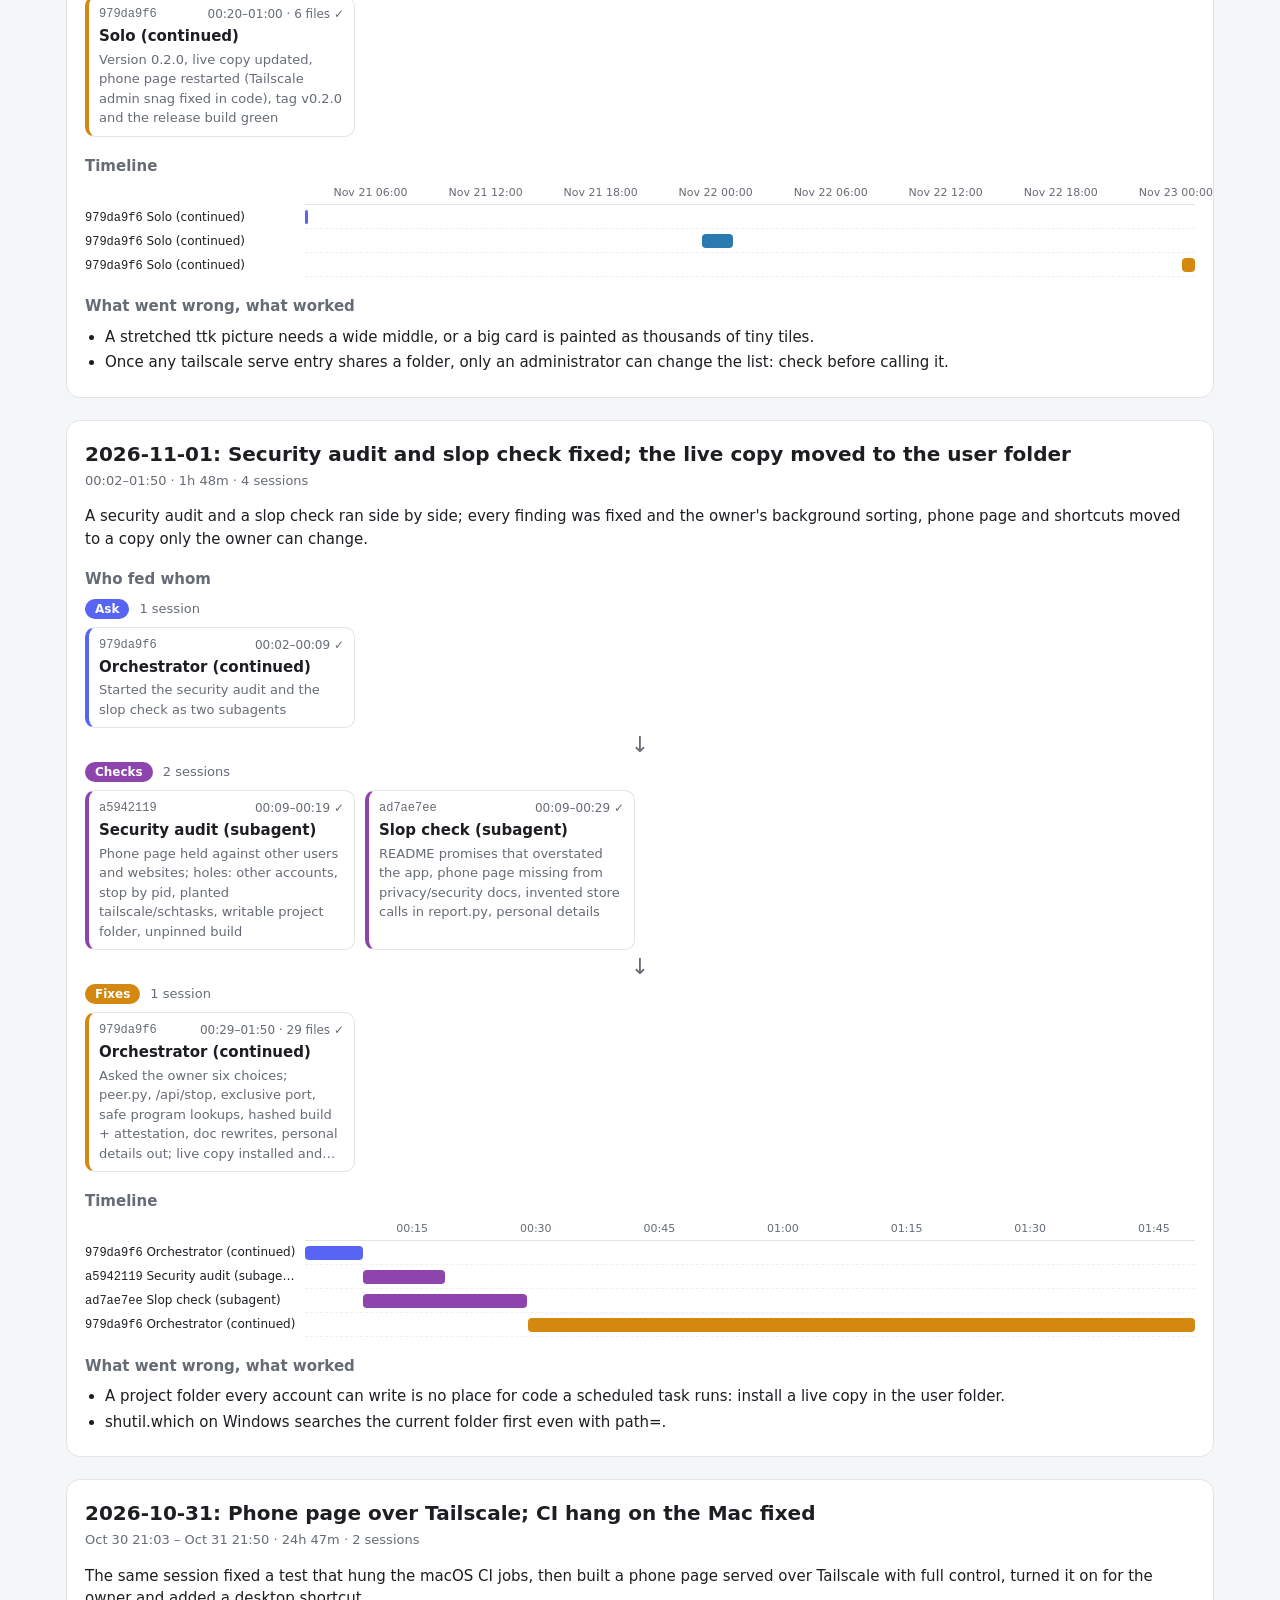
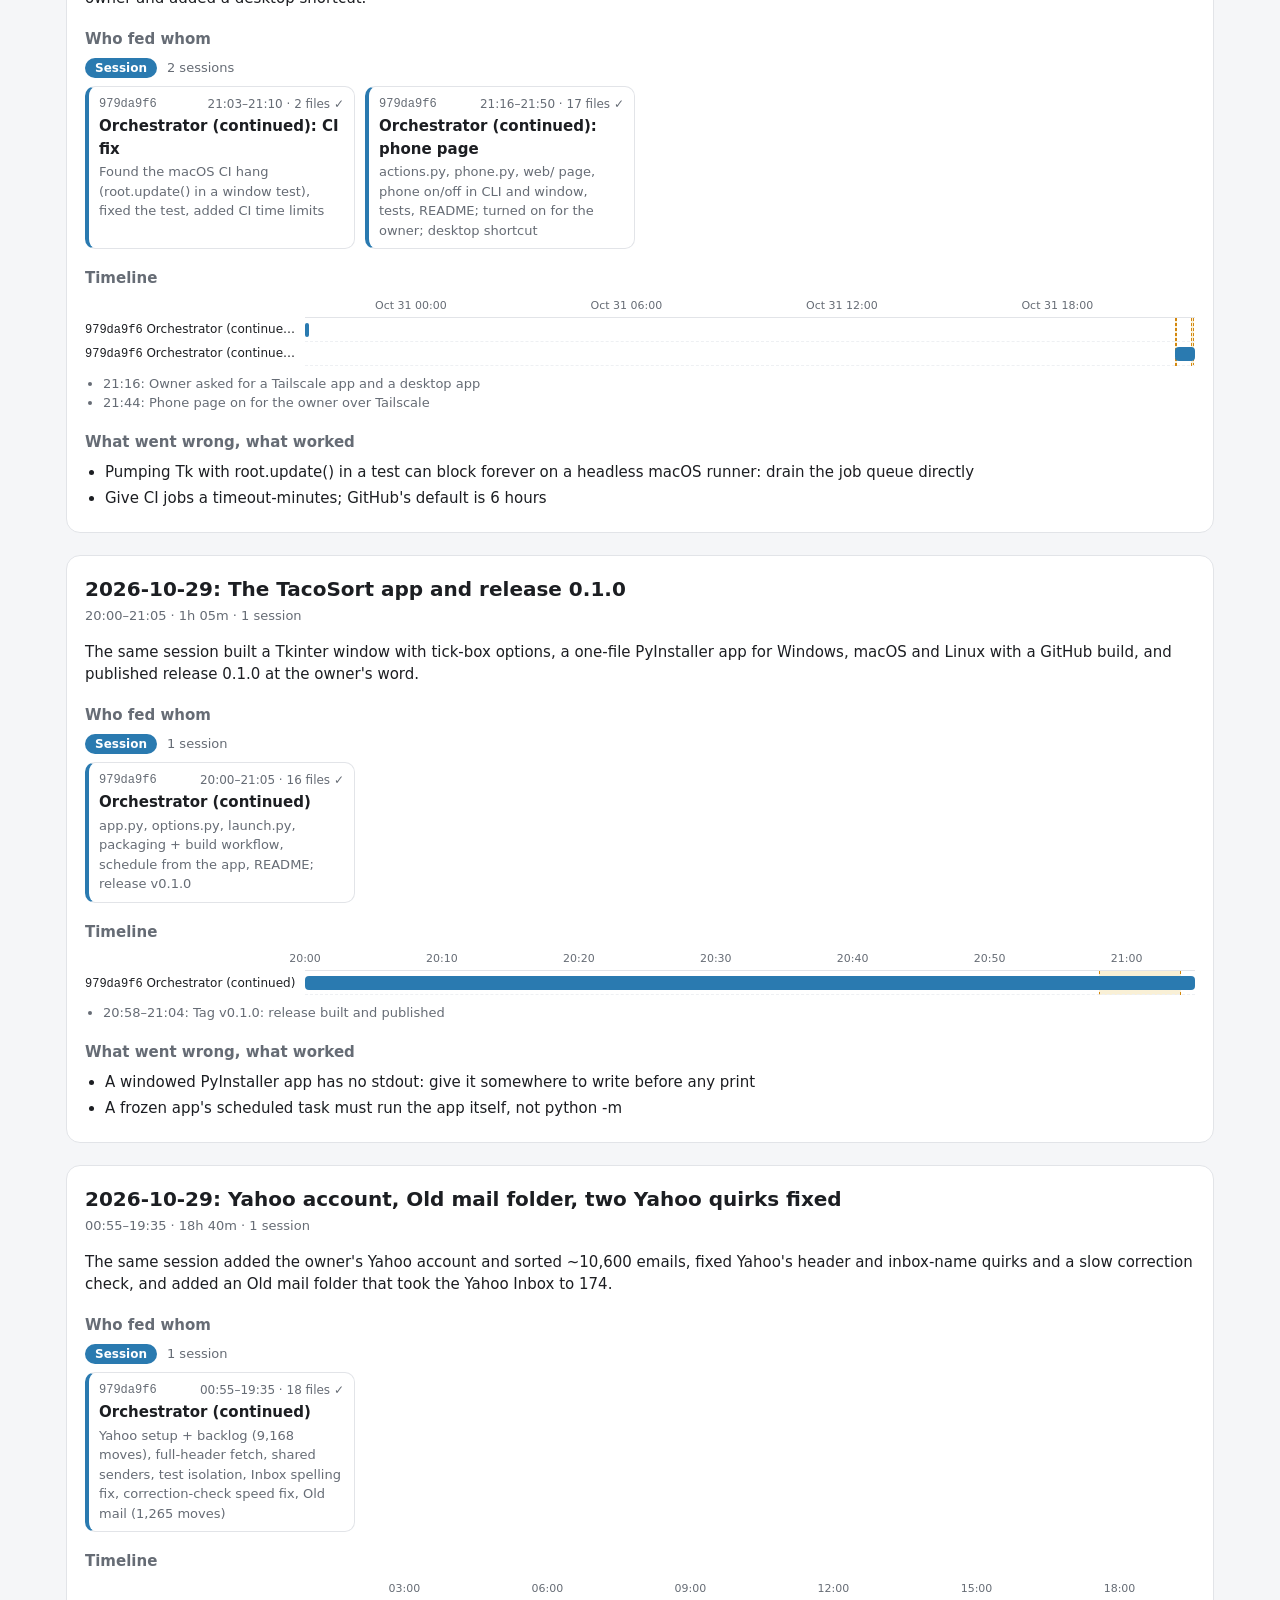
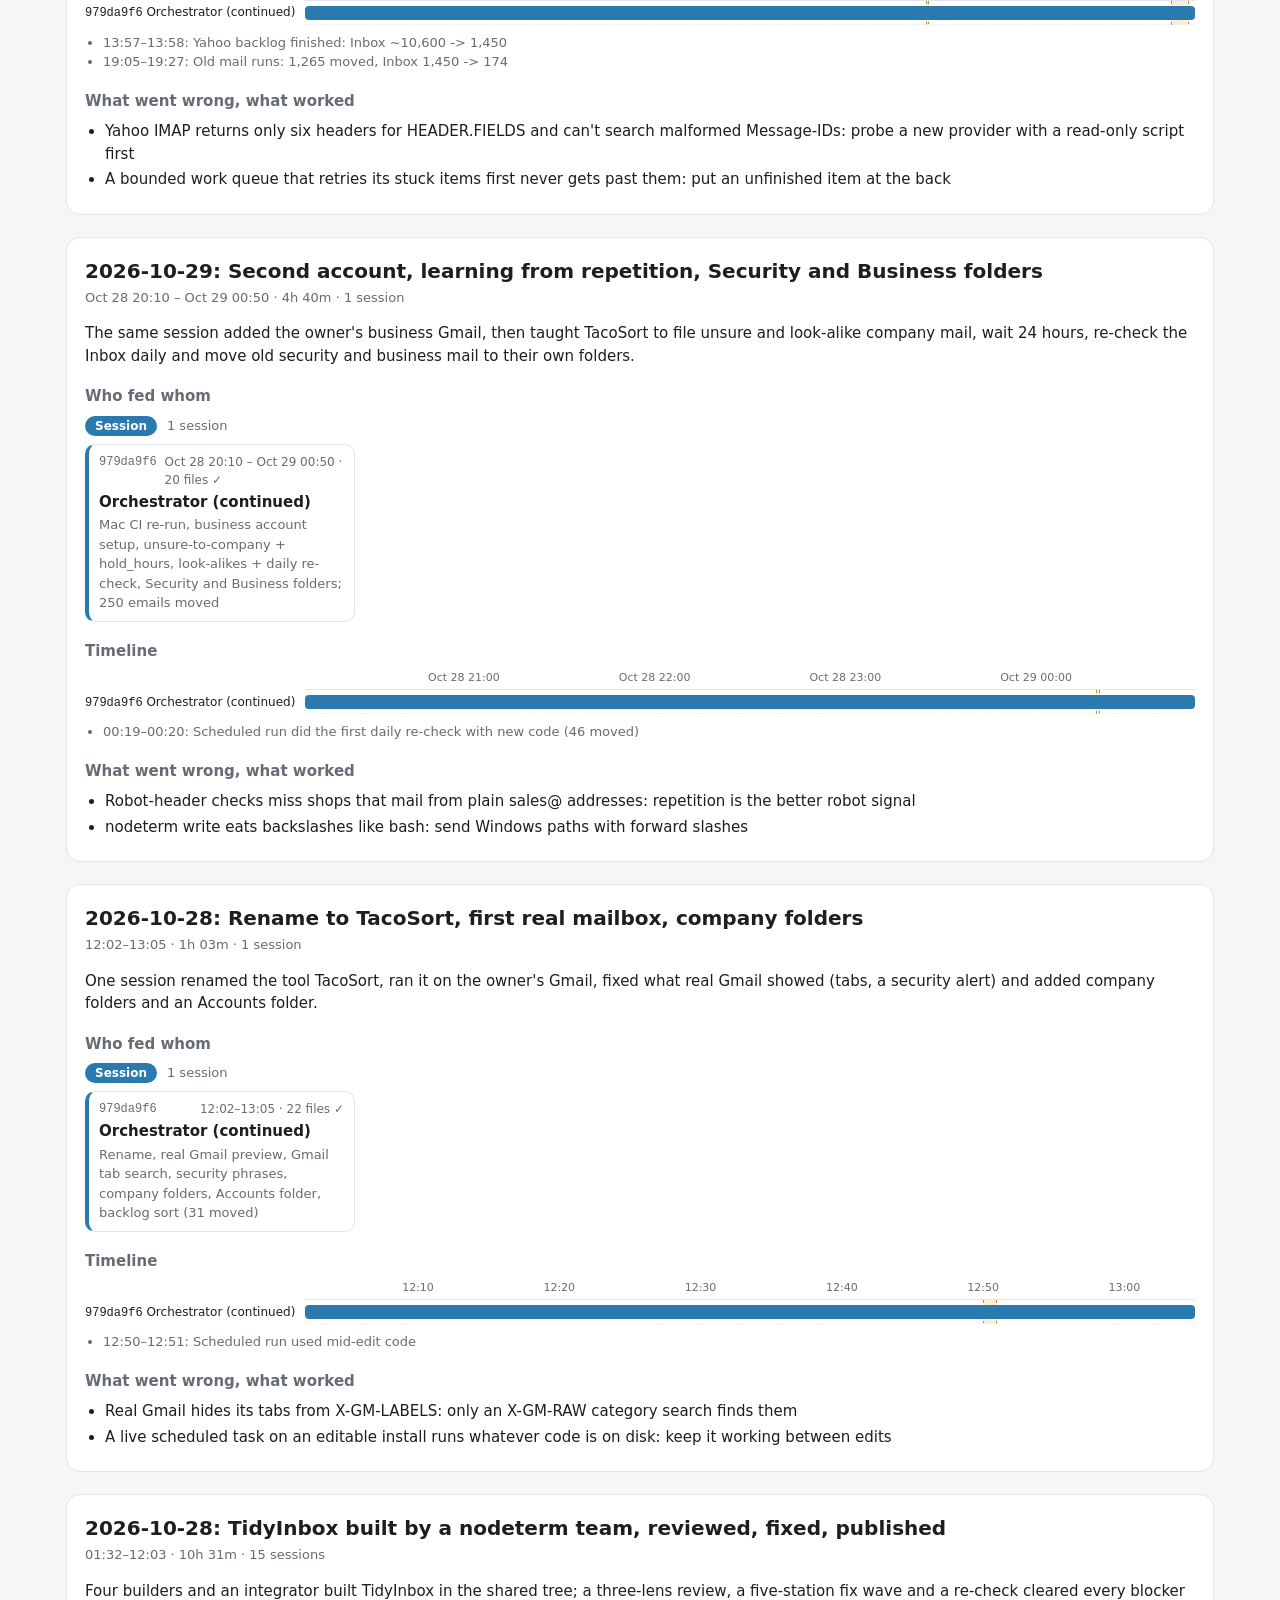
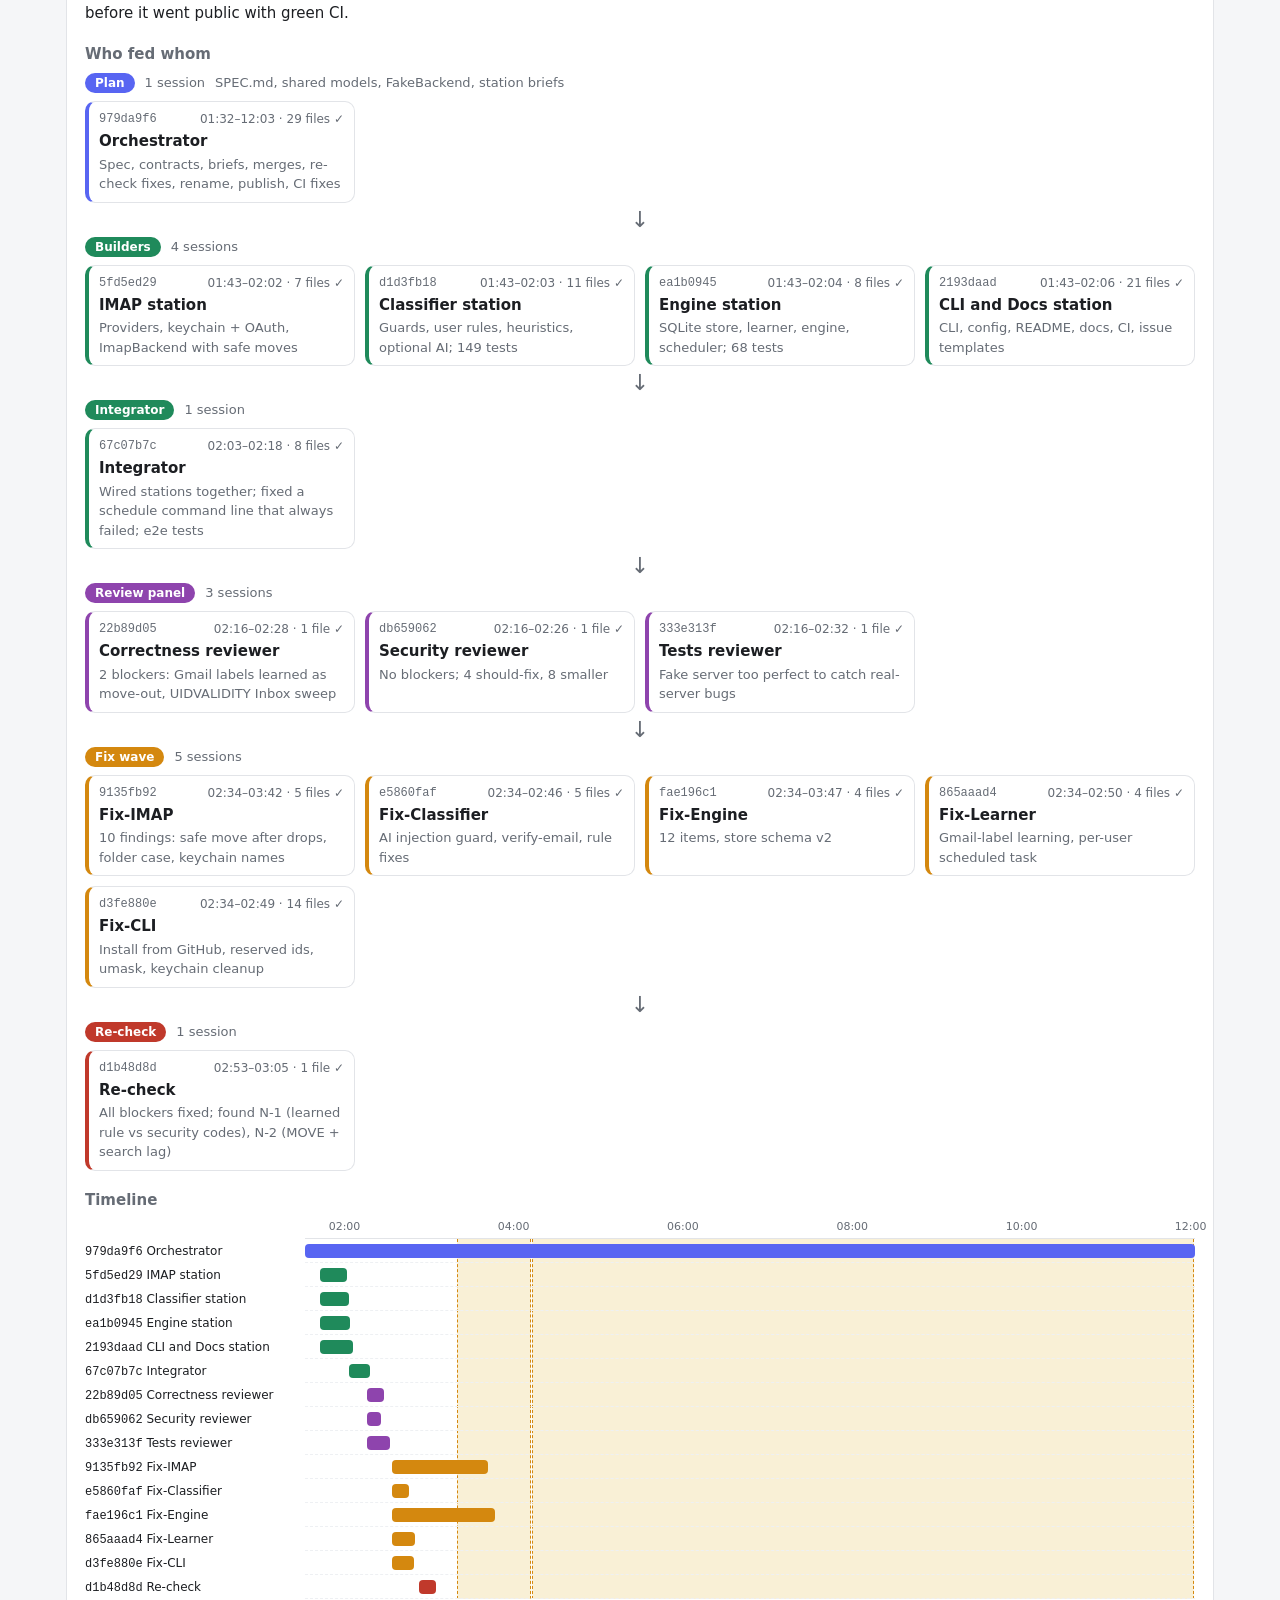
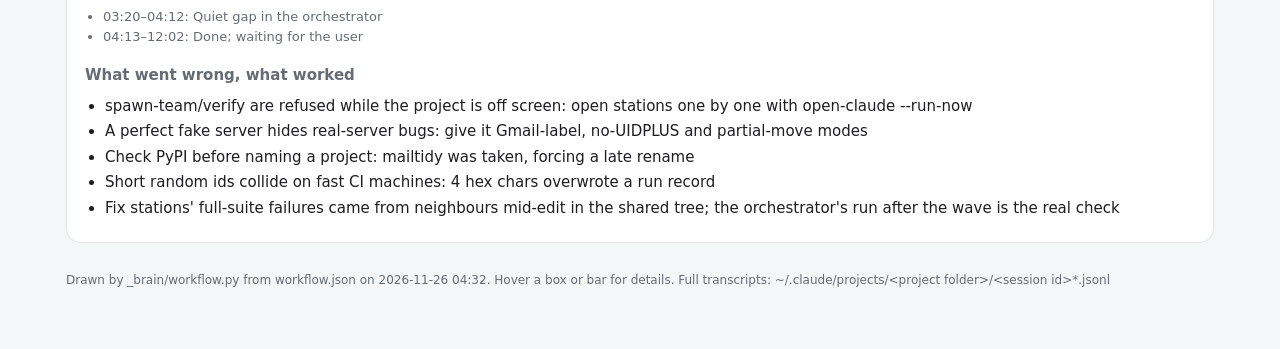
==== commit 0f66d0e8: "Save progress 2026-11-26: the GitHub page redone (banner, pictures, diagram, release notes) Log entr" ====
--- a/WORKFLOW.html
+++ b/WORKFLOW.html
@@ -66,11 +66,11 @@
 <body><div class="wrap">
 <h1>Email_Organization: how it was built</h1>
 <div class="muted">TacoSort (was TidyInbox): open-source tool that sorts every email account into one folder scheme and keeps it sorted</div>
-<div class="chips"><span class="chip">10 runs</span><span class="chip">30 sessions</span><span class="chip">2026-10-28 → 2026-11-23</span></div>
+<div class="chips"><span class="chip">11 runs</span><span class="chip">31 sessions</span><span class="chip">2026-10-28 → 2026-11-26</span></div>
 <div class="legend"><span><span class="sw" style="background:var(--lead)"></span>Lead</span><span><span class="sw" style="background:var(--build)"></span>Builders</span><span><span class="sw" style="background:var(--review)"></span>Reviewers</span><span><span class="sw" style="background:var(--judge)"></span>Judges</span><span><span class="sw" style="background:var(--fix)"></span>Fixes</span><span><span class="sw" style="background:var(--solo)"></span>Session</span><span><span class="sw" style="background:var(--other)"></span>Other</span><span><b>✓</b> Done</span><span><b>↺</b> Replaced by a later round</span><span><b>!</b> Had a problem</span><span><b>…</b> Still running</span></div>
-<div class="panel chart"><h3 style="margin-top:0">Sessions per day<span class="muted small" style="font-weight:400"> · 30 sessions on 7 days · about 58 hours of work</span></h3><svg viewBox="0 0 1100 220" role="img" aria-label="Sessions per day"><line class="grid" x1="28" x2="1100" y1="186.0" y2="186.0"/><text class="lbl" x="22" y="190.0" text-anchor="end">0</text><line class="grid" x1="28" x2="1100" y1="146.0" y2="146.0"/><text class="lbl" x="22" y="150.0" text-anchor="end">4</text><line class="grid" x1="28" x2="1100" y1="106.0" y2="106.0"/><text class="lbl" x="22" y="110.0" text-anchor="end">8</text><line class="grid" x1="28" x2="1100" y1="66.0" y2="66.0"/><text class="lbl" x="22" y="70.0" text-anchor="end">12</text><line class="grid" x1="28" x2="1100" y1="26.0" y2="26.0"/><text class="lbl" x="22" y="30.0" text-anchor="end">16</text><rect x="34.0" y="176.0" width="27.8" height="10.0" rx="3" fill="var(--lead)"><title>2026-10-28: 1 lead</title></rect><rect x="34.0" y="126.0" width="27.8" height="50.0" rx="3" fill="var(--build)"><title>2026-10-28: 5 builders</title></rect><rect x="34.0" y="96.0" width="27.8" height="30.0" rx="3" fill="var(--review)"><title>2026-10-28: 3 reviewers</title></rect><rect x="34.0" y="86.0" width="27.8" height="10.0" rx="3" fill="var(--judge)"><title>2026-10-28: 1 judges</title></rect><rect x="34.0" y="36.0" width="27.8" height="50.0" rx="3" fill="var(--fix)"><title>2026-10-28: 5 fixes</title></rect><rect x="34.0" y="16.0" width="27.8" height="20.0" rx="3" fill="var(--solo)"><title>2026-10-28: 2 session</title></rect><text class="num" x="47.9" y="12.0" text-anchor="middle">17</text><text class="lbl" x="47.9" y="202" text-anchor="middle">Oct 28</text><rect x="73.7" y="166.0" width="27.8" height="20.0" rx="3" fill="var(--solo)"><title>2026-10-29: 2 session</title></rect><text class="num" x="87.6" y="162.0" text-anchor="middle">2</text><rect x="113.4" y="176.0" width="27.8" height="10.0" rx="3" fill="var(--solo)"><title>2026-10-30: 1 session</title></rect><text class="num" x="127.3" y="172.0" text-anchor="middle">1</text><text class="lbl" x="127.3" y="202" text-anchor="middle">Oct 30</text><rect x="153.1" y="176.0" width="27.8" height="10.0" rx="3" fill="var(--solo)"><title>2026-10-31: 1 session</title></rect><text class="num" x="167.0" y="172.0" text-anchor="middle">1</text><rect x="192.8" y="176.0" width="27.8" height="10.0" rx="3" fill="var(--lead)"><title>2026-11-01: 1 lead</title></rect><rect x="192.8" y="156.0" width="27.8" height="20.0" rx="3" fill="var(--review)"><title>2026-11-01: 2 reviewers</title></rect><rect x="192.8" y="146.0" width="27.8" height="10.0" rx="3" fill="var(--fix)"><title>2026-11-01: 1 fixes</title></rect><text class="num" x="206.7" y="142.0" text-anchor="middle">4</text><text class="lbl" x="206.7" y="202" text-anchor="middle">Nov 01</text><text class="lbl" x="286.1" y="202" text-anchor="middle">Nov 03</text><text class="lbl" x="365.5" y="202" text-anchor="middle">Nov 05</text><text class="lbl" x="444.9" y="202" text-anchor="middle">Nov 07</text><text class="lbl" x="524.3" y="202" text-anchor="middle">Nov 09</text><text class="lbl" x="603.7" y="202" text-anchor="middle">Nov 11</text><text class="lbl" x="683.1" y="202" text-anchor="middle">Nov 13</text><text class="lbl" x="762.5" y="202" text-anchor="middle">Nov 15</text><text class="lbl" x="841.9" y="202" text-anchor="middle">Nov 17</text><text class="lbl" x="921.3" y="202" text-anchor="middle">Nov 19</text><rect x="986.8" y="176.0" width="27.8" height="10.0" rx="3" fill="var(--lead)"><title>2026-11-21: 1 lead</title></rect><rect x="986.8" y="166.0" width="27.8" height="10.0" rx="3" fill="var(--solo)"><title>2026-11-21: 1 session</title></rect><text class="num" x="1000.7" y="162.0" text-anchor="middle">2</text><text class="lbl" x="1000.7" y="202" text-anchor="middle">Nov 21</text><rect x="1066.3" y="176.0" width="27.8" height="10.0" rx="3" fill="var(--fix)"><title>2026-11-23: 1 fixes</title></rect><rect x="1066.3" y="156.0" width="27.8" height="20.0" rx="3" fill="var(--solo)"><title>2026-11-23: 2 session</title></rect><text class="num" x="1080.1" y="152.0" text-anchor="middle">3</text><text class="lbl" x="1080.1" y="202" text-anchor="middle">Nov 23</text></svg></div>
-<div class="panel"><h3 style="margin-top:0">Every run, newest first</h3><nav class="tl"><a href="#run0" style="--k:var(--solo)"><span class="dot"></span><span class="date">2026-11-23</span><span class="t">Updates (packages, GitHub actions, Python 3.14.10) and release-tag protection</span><span class="tag k">Session</span><span class="tag">1 session</span><span class="tag">11h 23m</span></a><a href="#run1" style="--k:var(--solo)"><span class="dot"></span><span class="date">2026-11-23</span><span class="t">Plain words everywhere, a start guide and a Help page; release 0.2.1</span><span class="tag k">Session</span><span class="tag">1 session</span><span class="tag">28 min</span></a><a href="#run2" style="--k:var(--lead)"><span class="dot"></span><span class="date">2026-11-23</span><span class="t">New look with themes (window and phone page); release 0.2.0</span><span class="tag k">Lead</span><span class="tag">3 sessions</span><span class="tag">46h 25m</span></a><a href="#run3" style="--k:var(--review)"><span class="dot"></span><span class="date">2026-11-01</span><span class="t">Security audit and slop check fixed; the live copy moved to the user folder</span><span class="tag k">Reviewers</span><span class="tag">4 sessions</span><span class="tag">1h 48m</span></a><a href="#run4" style="--k:var(--solo)"><span class="dot"></span><span class="date">2026-10-31</span><span class="t">Phone page over Tailscale; CI hang on the Mac fixed</span><span class="tag k">Session</span><span class="tag">2 sessions</span><span class="tag">24h 47m</span></a><a href="#run5" style="--k:var(--solo)"><span class="dot"></span><span class="date">2026-10-29</span><span class="t">The TacoSort app and release 0.1.0</span><span class="tag k">Session</span><span class="tag">1 session</span><span class="tag">1h 05m</span></a><a href="#run6" style="--k:var(--solo)"><span class="dot"></span><span class="date">2026-10-29</span><span class="t">Yahoo account, Old mail folder, two Yahoo quirks fixed</span><span class="tag k">Session</span><span class="tag">1 session</span><span class="tag">18h 40m</span></a><a href="#run7" style="--k:var(--solo)"><span class="dot"></span><span class="date">2026-10-29</span><span class="t">Second account, learning from repetition, Security and Business folders</span><span class="tag k">Session</span><span class="tag">1 session</span><span class="tag">4h 40m</span></a><a href="#run8" style="--k:var(--solo)"><span class="dot"></span><span class="date">2026-10-28</span><span class="t">Rename to TacoSort, first real mailbox, company folders</span><span class="tag k">Session</span><span class="tag">1 session</span><span class="tag">1h 03m</span></a><a href="#run9" style="--k:var(--build)"><span class="dot"></span><span class="date">2026-10-28</span><span class="t">TidyInbox built by a nodeterm team, reviewed, fixed, published</span><span class="tag k">Builders</span><span class="tag">15 sessions</span><span class="tag">10h 31m</span></a></nav></div>
-<section class="run" id="run0"><h2>2026-11-23: Updates (packages, GitHub actions, Python 3.14.10) and release-tag protection</h2><div class="muted small">01:32–12:55 · 11h 23m · 1 session</div><p>One session updated the build&#x27;s packages and GitHub actions, protected release tags, updated the live copy&#x27;s mail library and, after stopping eight programs with the owner&#x27;s OK, Python itself.</p><h3>Who fed whom</h3><div class="stage"><div class="stage-head"><span class="pill" style="background:var(--solo)">Updates</span><span class="muted small">1 session</span></div><div class="boxes"><div class="box done" style="--k:var(--solo)" title="Pinned list remade with uv, four actions bumped, trial build green, tag ruleset, live copy on imapclient 4.3.0, Python 3.14.10 (eight programs stopped and restarted), server and Tailscale app updates at the owner&#x27;s request"><div class="top"><span class="id">979da9f6</span><span>01:32–12:55 · 5 files <span class="badge" title="Done">✓</span></span></div><div class="role">Solo (continued)</div><div class="did">Pinned list remade with uv, four actions bumped, trial build green, tag ruleset, live copy on imapclient 4.3.0, Python 3.14.10 (eight programs stopped and restarted), server and Tailscale app updates at the owner&#x27;s request</div></div></div></div><h3>Timeline</h3><div class="gantt" style="--lbl:220px"><div class="axis"><span class="tick" style="left:4.10%">02:00</span><span class="tick" style="left:21.67%">04:00</span><span class="tick" style="left:39.24%">06:00</span><span class="tick" style="left:56.81%">08:00</span><span class="tick" style="left:74.38%">10:00</span><span class="tick" style="left:91.95%">12:00</span></div><div class="band-wrap"><div class="band" style="left:97.36%;width:0.30%" title=""></div></div><div class="row"><div class="lbl" title="979da9f6 · Solo (continued) · 01:32–12:55 (11h 23m)"><span class="id">979da9f6</span> Solo (continued)</div><div class="track"><div class="bar done" style="--k:var(--solo);left:0.00%;width:100.00%" title="979da9f6 · Solo (continued) · 01:32–12:55 (11h 23m)"></div></div></div></div><ul class="events"><li>12:37: </li></ul><h3>What went wrong, what worked</h3><ul class="lessons"><li>Before updating a shared Python, list its users from the scheduled tasks as well as the process list: tasks that run before sign-in are hidden.</li><li>Dependabot can&#x27;t remake a pinned list built for all platforms; remake it by hand and build everywhere.</li></ul></section><section class="run" id="run1"><h2>2026-11-23: Plain words everywhere, a start guide and a Help page; release 0.2.1</h2><div class="muted small">01:02–01:30 · 28 min · 1 session</div><p>One session reworded the window and the phone page for a first-time user, added a line beside every button, a start guide, tips and a Help page, then updated the live copy and published 0.2.1.</p><h3>Who fed whom</h3><div class="stage"><div class="stage-head"><span class="pill" style="background:var(--solo)">Build and release</span><span class="muted small">1 session</span></div><div class="boxes"><div class="box done" style="--k:var(--solo)" title="Reworded every page, App._actions rows, start guide, Help page, widgets.Tip, phone page hints, tests, README pictures; live copy updated, phone page restarted, v0.2.1 released"><div class="top"><span class="id">979da9f6</span><span>01:02–01:30 · 11 files <span class="badge" title="Done">✓</span></span></div><div class="role">Solo (continued)</div><div class="did">Reworded every page, App._actions rows, start guide, Help page, widgets.Tip, phone page hints, tests, README pictures; live copy updated, phone page restarted, v0.2.1 released</div></div></div></div><h3>What went wrong, what worked</h3><ul class="lessons"><li>Explanations beside the controls beat a manual: one line per button, written for someone who has never used the tool.</li></ul></section><section class="run" id="run2"><h2>2026-11-23: New look with themes (window and phone page); release 0.2.0</h2><div class="muted small">Nov 21 02:35 – Nov 23 01:00 · 46h 25m · 3 sessions</div><p>One session redesigned the window (side bar, Home page, cards, switches, seven looks) and the phone page to match, then, with the owner&#x27;s OK, updated the live copy and published release 0.2.0.</p><h3>Who fed whom</h3><div class="stage"><div class="stage-head"><span class="pill" style="background:var(--lead)">Plan</span><span class="muted small">1 session</span></div><div class="boxes"><div class="box done" style="--k:var(--lead)" title="Asked the owner two choices (window + phone page; side bar + Home page) and got the plan approved"><div class="top"><span class="id">979da9f6</span><span>02:35–02:42 <span class="badge" title="Done">✓</span></span></div><div class="role">Solo (continued)</div><div class="did">Asked the owner two choices (window + phone page; side bar + Home page) and got the plan approved</div></div></div></div><div class="arrow">↓</div><div class="stage"><div class="stage-head"><span class="pill" style="background:var(--solo)">Build</span><span class="muted small">1 session</span></div><div class="boxes"><div class="box done" style="--k:var(--solo)" title="theme.py, widgets.py, the window rewritten, phone page restyled, tests, docs, screenshots in every look, slop check clean, pushed with CI green"><div class="top"><span class="id">979da9f6</span><span>Nov 21 23:17 – Nov 22 00:53 · 22 files <span class="badge" title="Done">✓</span></span></div><div class="role">Solo (continued)</div><div class="did">theme.py, widgets.py, the window rewritten, phone page restyled, tests, docs, screenshots in every look, slop check clean, pushed with CI green</div></div></div></div><div class="arrow">↓</div><div class="stage"><div class="stage-head"><span class="pill" style="background:var(--fix)">Release</span><span class="muted small">1 session</span></div><div class="boxes"><div class="box done" style="--k:var(--fix)" title="Version 0.2.0, live copy updated, phone page restarted (Tailscale admin snag fixed in code), tag v0.2.0 and the release build green"><div class="top"><span class="id">979da9f6</span><span>00:20–01:00 · 6 files <span class="badge" title="Done">✓</span></span></div><div class="role">Solo (continued)</div><div class="did">Version 0.2.0, live copy updated, phone page restarted (Tailscale admin snag fixed in code), tag v0.2.0 and the release build green</div></div></div></div><h3>Timeline</h3><div class="gantt" style="--lbl:220px"><div class="axis"><span class="tick" style="left:7.36%">Nov 21 06:00</span><span class="tick" style="left:20.29%">Nov 21 12:00</span><span class="tick" style="left:33.21%">Nov 21 18:00</span><span class="tick" style="left:46.14%">Nov 22 00:00</span><span class="tick" style="left:59.07%">Nov 22 06:00</span><span class="tick" style="left:71.99%">Nov 22 12:00</span><span class="tick" style="left:84.92%">Nov 22 18:00</span><span class="tick" style="left:97.85%">Nov 23 00:00</span></div><div class="band-wrap"></div><div class="row"><div class="lbl" title="979da9f6 · Solo (continued) · 02:35–02:42 (7 min)"><span class="id">979da9f6</span> Solo (continued)</div><div class="track"><div class="bar done" style="--k:var(--lead);left:0.00%;width:0.25%" title="979da9f6 · Solo (continued) · 02:35–02:42 (7 min)"></div></div></div><div class="row"><div class="lbl" title="979da9f6 · Solo (continued) · Nov 21 23:17 – Nov 22 00:53 (1h 36m)"><span class="id">979da9f6</span> Solo (continued)</div><div class="track"><div class="bar done" style="--k:var(--solo);left:44.60%;width:3.45%" title="979da9f6 · Solo (continued) · Nov 21 23:17 – Nov 22 00:53 (1h 36m)"></div></div></div><div class="row"><div class="lbl" title="979da9f6 · Solo (continued) · 00:20–01:00 (40 min)"><span class="id">979da9f6</span> Solo (continued)</div><div class="track"><div class="bar done" style="--k:var(--fix);left:98.56%;width:1.44%" title="979da9f6 · Solo (continued) · 00:20–01:00 (40 min)"></div></div></div></div><h3>What went wrong, what worked</h3><ul class="lessons"><li>A stretched ttk picture needs a wide middle, or a big card is painted as thousands of tiny tiles.</li><li>Once any tailscale serve entry shares a folder, only an administrator can change the list: check before calling it.</li></ul></section><section class="run" id="run3"><h2>2026-11-01: Security audit and slop check fixed; the live copy moved to the user folder</h2><div class="muted small">00:02–01:50 · 1h 48m · 4 sessions</div><p>A security audit and a slop check ran side by side; every finding was fixed and the owner&#x27;s background sorting, phone page and shortcuts moved to a copy only the owner can change.</p><h3>Who fed whom</h3><div class="stage"><div class="stage-head"><span class="pill" style="background:var(--lead)">Ask</span><span class="muted small">1 session</span></div><div class="boxes"><div class="box done" style="--k:var(--lead)" title="Started the security audit and the slop check as two subagents"><div class="top"><span class="id">979da9f6</span><span>00:02–00:09 <span class="badge" title="Done">✓</span></span></div><div class="role">Orchestrator (continued)</div><div class="did">Started the security audit and the slop check as two subagents</div></div></div></div><div class="arrow">↓</div><div class="stage"><div class="stage-head"><span class="pill" style="background:var(--review)">Checks</span><span class="muted small">2 sessions</span></div><div class="boxes"><div class="box done" style="--k:var(--review)" title="Phone page held against other users and websites; holes: other accounts, stop by pid, planted tailscale/schtasks, writable project folder, unpinned build"><div class="top"><span class="id">a5942119</span><span>00:09–00:19 <span class="badge" title="Done">✓</span></span></div><div class="role">Security audit (subagent)</div><div class="did">Phone page held against other users and websites; holes: other accounts, stop by pid, planted tailscale/schtasks, writable project folder, unpinned build</div></div><div class="box done" style="--k:var(--review)" title="README promises that overstated the app, phone page missing from privacy/security docs, invented store calls in report.py, personal details"><div class="top"><span class="id">ad7ae7ee</span><span>00:09–00:29 <span class="badge" title="Done">✓</span></span></div><div class="role">Slop check (subagent)</div><div class="did">README promises that overstated the app, phone page missing from privacy/security docs, invented store calls in report.py, personal details</div></div></div></div><div class="arrow">↓</div><div class="stage"><div class="stage-head"><span class="pill" style="background:var(--fix)">Fixes</span><span class="muted small">1 session</span></div><div class="boxes"><div class="box done" style="--k:var(--fix)" title="Asked the owner six choices; peer.py, /api/stop, exclusive port, safe program lookups, hashed build + attestation, doc rewrites, personal details out; live copy installed and switched over, verified through Tailscale"><div class="top"><span class="id">979da9f6</span><span>00:29–01:50 · 29 files <span class="badge" title="Done">✓</span></span></div><div class="role">Orchestrator (continued)</div><div class="did">Asked the owner six choices; peer.py, /api/stop, exclusive port, safe program lookups, hashed build + attestation, doc rewrites, personal details out; live copy installed and switched over, verified through Tailscale</div></div></div></div><h3>Timeline</h3><div class="gantt" style="--lbl:220px"><div class="axis"><span class="tick" style="left:12.04%">00:15</span><span class="tick" style="left:25.93%">00:30</span><span class="tick" style="left:39.81%">00:45</span><span class="tick" style="left:53.70%">01:00</span><span class="tick" style="left:67.59%">01:15</span><span class="tick" style="left:81.48%">01:30</span><span class="tick" style="left:95.37%">01:45</span></div><div class="band-wrap"></div><div class="row"><div class="lbl" title="979da9f6 · Orchestrator (continued) · 00:02–00:09 (7 min)"><span class="id">979da9f6</span> Orchestrator (continued)</div><div class="track"><div class="bar done" style="--k:var(--lead);left:0.00%;width:6.48%" title="979da9f6 · Orchestrator (continued) · 00:02–00:09 (7 min)"></div></div></div><div class="row"><div class="lbl" title="a5942119 · Security audit (subagent) · 00:09–00:19 (10 min)"><span class="id">a5942119</span> Security audit (subagent)</div><div class="track"><div class="bar done" style="--k:var(--review);left:6.48%;width:9.26%" title="a5942119 · Security audit (subagent) · 00:09–00:19 (10 min)"></div></div></div><div class="row"><div class="lbl" title="ad7ae7ee · Slop check (subagent) · 00:09–00:29 (20 min)"><span class="id">ad7ae7ee</span> Slop check (subagent)</div><div class="track"><div class="bar done" style="--k:var(--review);left:6.48%;width:18.52%" title="ad7ae7ee · Slop check (subagent) · 00:09–00:29 (20 min)"></div></div></div><div class="row"><div class="lbl" title="979da9f6 · Orchestrator (continued) · 00:29–01:50 (1h 21m)"><span class="id">979da9f6</span> Orchestrator (continued)</div><div class="track"><div class="bar done" style="--k:var(--fix);left:25.00%;width:75.00%" title="979da9f6 · Orchestrator (continued) · 00:29–01:50 (1h 21m)"></div></div></div></div><h3>What went wrong, what worked</h3><ul class="lessons"><li>A project folder every account can write is no place for code a scheduled task runs: install a live copy in the user folder.</li><li>shutil.which on Windows searches the current folder first even with path=.</li></ul></section><section class="run" id="run4"><h2>2026-10-31: Phone page over Tailscale; CI hang on the Mac fixed</h2><div class="muted small">Oct 30 21:03 – Oct 31 21:50 · 24h 47m · 2 sessions</div><p>The same session fixed a test that hung the macOS CI jobs, then built a phone page served over Tailscale with full control, turned it on for the owner and added a desktop shortcut.</p><h3>Who fed whom</h3><div class="stage"><div class="stage-head"><span class="pill" style="background:var(--solo)">Session</span><span class="muted small">2 sessions</span></div><div class="boxes"><div class="box done" style="--k:var(--solo)" title="Found the macOS CI hang (root.update() in a window test), fixed the test, added CI time limits"><div class="top"><span class="id">979da9f6</span><span>21:03–21:10 · 2 files <span class="badge" title="Done">✓</span></span></div><div class="role">Orchestrator (continued): CI fix</div><div class="did">Found the macOS CI hang (root.update() in a window test), fixed the test, added CI time limits</div></div><div class="box done" style="--k:var(--solo)" title="actions.py, phone.py, web/ page, phone on/off in CLI and window, tests, README; turned on for the owner; desktop shortcut"><div class="top"><span class="id">979da9f6</span><span>21:16–21:50 · 17 files <span class="badge" title="Done">✓</span></span></div><div class="role">Orchestrator (continued): phone page</div><div class="did">actions.py, phone.py, web/ page, phone on/off in CLI and window, tests, README; turned on for the owner; desktop shortcut</div></div></div></div><h3>Timeline</h3><div class="gantt" style="--lbl:220px"><div class="axis"><span class="tick" style="left:11.90%">Oct 31 00:00</span><span class="tick" style="left:36.11%">Oct 31 06:00</span><span class="tick" style="left:60.32%">Oct 31 12:00</span><span class="tick" style="left:84.53%">Oct 31 18:00</span></div><div class="band-wrap"><div class="band" style="left:97.71%;width:0.30%" title="Owner asked for a Tailscale app and a desktop app"></div><div class="band" style="left:99.60%;width:0.30%" title="Phone page on for the owner over Tailscale"></div></div><div class="row"><div class="lbl" title="979da9f6 · Orchestrator (continued): CI fix · 21:03–21:10 (7 min)"><span class="id">979da9f6</span> Orchestrator (continued): CI fix</div><div class="track"><div class="bar done" style="--k:var(--solo);left:0.00%;width:0.47%" title="979da9f6 · Orchestrator (continued): CI fix · 21:03–21:10 (7 min)"></div></div></div><div class="row"><div class="lbl" title="979da9f6 · Orchestrator (continued): phone page · 21:16–21:50 (34 min)"><span class="id">979da9f6</span> Orchestrator (continued): phone page</div><div class="track"><div class="bar done" style="--k:var(--solo);left:97.71%;width:2.29%" title="979da9f6 · Orchestrator (continued): phone page · 21:16–21:50 (34 min)"></div></div></div></div><ul class="events"><li>21:16: Owner asked for a Tailscale app and a desktop app</li><li>21:44: Phone page on for the owner over Tailscale</li></ul><h3>What went wrong, what worked</h3><ul class="lessons"><li>Pumping Tk with root.update() in a test can block forever on a headless macOS runner: drain the job queue directly</li><li>Give CI jobs a timeout-minutes; GitHub&#x27;s default is 6 hours</li></ul></section><section class="run" id="run5"><h2>2026-10-29: The TacoSort app and release 0.1.0</h2><div class="muted small">20:00–21:05 · 1h 05m · 1 session</div><p>The same session built a Tkinter window with tick-box options, a one-file PyInstaller app for Windows, macOS and Linux with a GitHub build, and published release 0.1.0 at the owner&#x27;s word.</p><h3>Who fed whom</h3><div class="stage"><div class="stage-head"><span class="pill" style="background:var(--solo)">Session</span><span class="muted small">1 session</span></div><div class="boxes"><div class="box done" style="--k:var(--solo)" title="app.py, options.py, launch.py, packaging + build workflow, schedule from the app, README; release v0.1.0"><div class="top"><span class="id">979da9f6</span><span>20:00–21:05 · 16 files <span class="badge" title="Done">✓</span></span></div><div class="role">Orchestrator (continued)</div><div class="did">app.py, options.py, launch.py, packaging + build workflow, schedule from the app, README; release v0.1.0</div></div></div></div><h3>Timeline</h3><div class="gantt" style="--lbl:220px"><div class="axis"><span class="tick" style="left:0.00%">20:00</span><span class="tick" style="left:15.38%">20:10</span><span class="tick" style="left:30.77%">20:20</span><span class="tick" style="left:46.15%">20:30</span><span class="tick" style="left:61.54%">20:40</span><span class="tick" style="left:76.92%">20:50</span><span class="tick" style="left:92.31%">21:00</span></div><div class="band-wrap"><div class="band" style="left:89.23%;width:9.23%" title="Tag v0.1.0: release built and published"></div></div><div class="row"><div class="lbl" title="979da9f6 · Orchestrator (continued) · 20:00–21:05 (1h 05m)"><span class="id">979da9f6</span> Orchestrator (continued)</div><div class="track"><div class="bar done" style="--k:var(--solo);left:0.00%;width:100.00%" title="979da9f6 · Orchestrator (continued) · 20:00–21:05 (1h 05m)"></div></div></div></div><ul class="events"><li>20:58–21:04: Tag v0.1.0: release built and published</li></ul><h3>What went wrong, what worked</h3><ul class="lessons"><li>A windowed PyInstaller app has no stdout: give it somewhere to write before any print</li><li>A frozen app&#x27;s scheduled task must run the app itself, not python -m</li></ul></section><section class="run" id="run6"><h2>2026-10-29: Yahoo account, Old mail folder, two Yahoo quirks fixed</h2><div class="muted small">00:55–19:35 · 18h 40m · 1 session</div><p>The same session added the owner&#x27;s Yahoo account and sorted ~10,600 emails, fixed Yahoo&#x27;s header and inbox-name quirks and a slow correction check, and added an Old mail folder that took the Yahoo Inbox to 174.</p><h3>Who fed whom</h3><div class="stage"><div class="stage-head"><span class="pill" style="background:var(--solo)">Session</span><span class="muted small">1 session</span></div><div class="boxes"><div class="box done" style="--k:var(--solo)" title="Yahoo setup + backlog (9,168 moves), full-header fetch, shared senders, test isolation, Inbox spelling fix, correction-check speed fix, Old mail (1,265 moves)"><div class="top"><span class="id">979da9f6</span><span>00:55–19:35 · 18 files <span class="badge" title="Done">✓</span></span></div><div class="role">Orchestrator (continued)</div><div class="did">Yahoo setup + backlog (9,168 moves), full-header fetch, shared senders, test isolation, Inbox spelling fix, correction-check speed fix, Old mail (1,265 moves)</div></div></div></div><h3>Timeline</h3><div class="gantt" style="--lbl:220px"><div class="axis"><span class="tick" style="left:11.16%">03:00</span><span class="tick" style="left:27.23%">06:00</span><span class="tick" style="left:43.30%">09:00</span><span class="tick" style="left:59.38%">12:00</span><span class="tick" style="left:75.45%">15:00</span><span class="tick" style="left:91.52%">18:00</span></div><div class="band-wrap"><div class="band" style="left:69.82%;width:0.30%" title="Yahoo backlog finished: Inbox ~10,600 -&gt; 1,450"></div><div class="band" style="left:97.32%;width:1.96%" title="Old mail runs: 1,265 moved, Inbox 1,450 -&gt; 174"></div></div><div class="row"><div class="lbl" title="979da9f6 · Orchestrator (continued) · 00:55–19:35 (18h 40m)"><span class="id">979da9f6</span> Orchestrator (continued)</div><div class="track"><div class="bar done" style="--k:var(--solo);left:0.00%;width:100.00%" title="979da9f6 · Orchestrator (continued) · 00:55–19:35 (18h 40m)"></div></div></div></div><ul class="events"><li>13:57–13:58: Yahoo backlog finished: Inbox ~10,600 -&gt; 1,450</li><li>19:05–19:27: Old mail runs: 1,265 moved, Inbox 1,450 -&gt; 174</li></ul><h3>What went wrong, what worked</h3><ul class="lessons"><li>Yahoo IMAP returns only six headers for HEADER.FIELDS and can&#x27;t search malformed Message-IDs: probe a new provider with a read-only script first</li><li>A bounded work queue that retries its stuck items first never gets past them: put an unfinished item at the back</li></ul></section><section class="run" id="run7"><h2>2026-10-29: Second account, learning from repetition, Security and Business folders</h2><div class="muted small">Oct 28 20:10 – Oct 29 00:50 · 4h 40m · 1 session</div><p>The same session added the owner&#x27;s business Gmail, then taught TacoSort to file unsure and look-alike company mail, wait 24 hours, re-check the Inbox daily and move old security and business mail to their own folders.</p><h3>Who fed whom</h3><div class="stage"><div class="stage-head"><span class="pill" style="background:var(--solo)">Session</span><span class="muted small">1 session</span></div><div class="boxes"><div class="box done" style="--k:var(--solo)" title="Mac CI re-run, business account setup, unsure-to-company + hold_hours, look-alikes + daily re-check, Security and Business folders; 250 emails moved"><div class="top"><span class="id">979da9f6</span><span>Oct 28 20:10 – Oct 29 00:50 · 20 files <span class="badge" title="Done">✓</span></span></div><div class="role">Orchestrator (continued)</div><div class="did">Mac CI re-run, business account setup, unsure-to-company + hold_hours, look-alikes + daily re-check, Security and Business folders; 250 emails moved</div></div></div></div><h3>Timeline</h3><div class="gantt" style="--lbl:220px"><div class="axis"><span class="tick" style="left:17.86%">Oct 28 21:00</span><span class="tick" style="left:39.29%">Oct 28 22:00</span><span class="tick" style="left:60.71%">Oct 28 23:00</span><span class="tick" style="left:82.14%">Oct 29 00:00</span></div><div class="band-wrap"><div class="band" style="left:88.93%;width:0.36%" title="Scheduled run did the first daily re-check with new code (46 moved)"></div></div><div class="row"><div class="lbl" title="979da9f6 · Orchestrator (continued) · Oct 28 20:10 – Oct 29 00:50 (4h 40m)"><span class="id">979da9f6</span> Orchestrator (continued)</div><div class="track"><div class="bar done" style="--k:var(--solo);left:0.00%;width:100.00%" title="979da9f6 · Orchestrator (continued) · Oct 28 20:10 – Oct 29 00:50 (4h 40m)"></div></div></div></div><ul class="events"><li>00:19–00:20: Scheduled run did the first daily re-check with new code (46 moved)</li></ul><h3>What went wrong, what worked</h3><ul class="lessons"><li>Robot-header checks miss shops that mail from plain sales@ addresses: repetition is the better robot signal</li><li>nodeterm write eats backslashes like bash: send Windows paths with forward slashes</li></ul></section><section class="run" id="run8"><h2>2026-10-28: Rename to TacoSort, first real mailbox, company folders</h2><div class="muted small">12:02–13:05 · 1h 03m · 1 session</div><p>One session renamed the tool TacoSort, ran it on the owner&#x27;s Gmail, fixed what real Gmail showed (tabs, a security alert) and added company folders and an Accounts folder.</p><h3>Who fed whom</h3><div class="stage"><div class="stage-head"><span class="pill" style="background:var(--solo)">Session</span><span class="muted small">1 session</span></div><div class="boxes"><div class="box done" style="--k:var(--solo)" title="Rename, real Gmail preview, Gmail tab search, security phrases, company folders, Accounts folder, backlog sort (31 moved)"><div class="top"><span class="id">979da9f6</span><span>12:02–13:05 · 22 files <span class="badge" title="Done">✓</span></span></div><div class="role">Orchestrator (continued)</div><div class="did">Rename, real Gmail preview, Gmail tab search, security phrases, company folders, Accounts folder, backlog sort (31 moved)</div></div></div></div><h3>Timeline</h3><div class="gantt" style="--lbl:220px"><div class="axis"><span class="tick" style="left:12.70%">12:10</span><span class="tick" style="left:28.57%">12:20</span><span class="tick" style="left:44.44%">12:30</span><span class="tick" style="left:60.32%">12:40</span><span class="tick" style="left:76.19%">12:50</span><span class="tick" style="left:92.06%">13:00</span></div><div class="band-wrap"><div class="band" style="left:76.19%;width:1.59%" title="Scheduled run used mid-edit code"></div></div><div class="row"><div class="lbl" title="979da9f6 · Orchestrator (continued) · 12:02–13:05 (1h 03m)"><span class="id">979da9f6</span> Orchestrator (continued)</div><div class="track"><div class="bar done" style="--k:var(--solo);left:0.00%;width:100.00%" title="979da9f6 · Orchestrator (continued) · 12:02–13:05 (1h 03m)"></div></div></div></div><ul class="events"><li>12:50–12:51: Scheduled run used mid-edit code</li></ul><h3>What went wrong, what worked</h3><ul class="lessons"><li>Real Gmail hides its tabs from X-GM-LABELS: only an X-GM-RAW category search finds them</li><li>A live scheduled task on an editable install runs whatever code is on disk: keep it working between edits</li></ul></section><section class="run" id="run9"><h2>2026-10-28: TidyInbox built by a nodeterm team, reviewed, fixed, published</h2><div class="muted small">01:32–12:03 · 10h 31m · 15 sessions</div><p>Four builders and an integrator built TidyInbox in the shared tree; a three-lens review, a five-station fix wave and a re-check cleared every blocker before it went public with green CI.</p><h3>Who fed whom</h3><div class="stage"><div class="stage-head"><span class="pill" style="background:var(--lead)">Plan</span><span class="muted small">1 session</span><span class="muted small">SPEC.md, shared models, FakeBackend, station briefs</span></div><div class="boxes"><div class="box done" style="--k:var(--lead)" title="Spec, contracts, briefs, merges, re-check fixes, rename, publish, CI fixes"><div class="top"><span class="id">979da9f6</span><span>01:32–12:03 · 29 files <span class="badge" title="Done">✓</span></span></div><div class="role">Orchestrator</div><div class="did">Spec, contracts, briefs, merges, re-check fixes, rename, publish, CI fixes</div></div></div></div><div class="arrow">↓</div><div class="stage"><div class="stage-head"><span class="pill" style="background:var(--build)">Builders</span><span class="muted small">4 sessions</span></div><div class="boxes"><div class="box done" style="--k:var(--build)" title="Providers, keychain + OAuth, ImapBackend with safe moves"><div class="top"><span class="id">5fd5ed29</span><span>01:43–02:02 · 7 files <span class="badge" title="Done">✓</span></span></div><div class="role">IMAP station</div><div class="did">Providers, keychain + OAuth, ImapBackend with safe moves</div></div><div class="box done" style="--k:var(--build)" title="Guards, user rules, heuristics, optional AI; 149 tests"><div class="top"><span class="id">d1d3fb18</span><span>01:43–02:03 · 11 files <span class="badge" title="Done">✓</span></span></div><div class="role">Classifier station</div><div class="did">Guards, user rules, heuristics, optional AI; 149 tests</div></div><div class="box done" style="--k:var(--build)" title="SQLite store, learner, engine, scheduler; 68 tests"><div class="top"><span class="id">ea1b0945</span><span>01:43–02:04 · 8 files <span class="badge" title="Done">✓</span></span></div><div class="role">Engine station</div><div class="did">SQLite store, learner, engine, scheduler; 68 tests</div></div><div class="box done" style="--k:var(--build)" title="CLI, config, README, docs, CI, issue templates"><div class="top"><span class="id">2193daad</span><span>01:43–02:06 · 21 files <span class="badge" title="Done">✓</span></span></div><div class="role">CLI and Docs station</div><div class="did">CLI, config, README, docs, CI, issue templates</div></div></div></div><div class="arrow">↓</div><div class="stage"><div class="stage-head"><span class="pill" style="background:var(--build)">Integrator</span><span class="muted small">1 session</span></div><div class="boxes"><div class="box done" style="--k:var(--build)" title="Wired stations together; fixed a schedule command line that always failed; e2e tests"><div class="top"><span class="id">67c07b7c</span><span>02:03–02:18 · 8 files <span class="badge" title="Done">✓</span></span></div><div class="role">Integrator</div><div class="did">Wired stations together; fixed a schedule command line that always failed; e2e tests</div></div></div></div><div class="arrow">↓</div><div class="stage"><div class="stage-head"><span class="pill" style="background:var(--review)">Review panel</span><span class="muted small">3 sessions</span></div><div class="boxes"><div class="box done" style="--k:var(--review)" title="2 blockers: Gmail labels learned as move-out, UIDVALIDITY Inbox sweep"><div class="top"><span class="id">22b89d05</span><span>02:16–02:28 · 1 file <span class="badge" title="Done">✓</span></span></div><div class="role">Correctness reviewer</div><div class="did">2 blockers: Gmail labels learned as move-out, UIDVALIDITY Inbox sweep</div></div><div class="box done" style="--k:var(--review)" title="No blockers; 4 should-fix, 8 smaller"><div class="top"><span class="id">db659062</span><span>02:16–02:26 · 1 file <span class="badge" title="Done">✓</span></span></div><div class="role">Security reviewer</div><div class="did">No blockers; 4 should-fix, 8 smaller</div></div><div class="box done" style="--k:var(--review)" title="Fake server too perfect to catch real-server bugs"><div class="top"><span class="id">333e313f</span><span>02:16–02:32 · 1 file <span class="badge" title="Done">✓</span></span></div><div class="role">Tests reviewer</div><div class="did">Fake server too perfect to catch real-server bugs</div></div></div></div><div class="arrow">↓</div><div class="stage"><div class="stage-head"><span class="pill" style="background:var(--fix)">Fix wave</span><span class="muted small">5 sessions</span></div><div class="boxes"><div class="box done" style="--k:var(--fix)" title="10 findings: safe move after drops, folder case, keychain names"><div class="top"><span class="id">9135fb92</span><span>02:34–03:42 · 5 files <span class="badge" title="Done">✓</span></span></div><div class="role">Fix-IMAP</div><div class="did">10 findings: safe move after drops, folder case, keychain names</div></div><div class="box done" style="--k:var(--fix)" title="AI injection guard, verify-email, rule fixes"><div class="top"><span class="id">e5860faf</span><span>02:34–02:46 · 5 files <span class="badge" title="Done">✓</span></span></div><div class="role">Fix-Classifier</div><div class="did">AI injection guard, verify-email, rule fixes</div></div><div class="box done" style="--k:var(--fix)" title="12 items, store schema v2"><div class="top"><span class="id">fae196c1</span><span>02:34–03:47 · 4 files <span class="badge" title="Done">✓</span></span></div><div class="role">Fix-Engine</div><div class="did">12 items, store schema v2</div></div><div class="box done" style="--k:var(--fix)" title="Gmail-label learning, per-user scheduled task"><div class="top"><span class="id">865aaad4</span><span>02:34–02:50 · 4 files <span class="badge" title="Done">✓</span></span></div><div class="role">Fix-Learner</div><div class="did">Gmail-label learning, per-user scheduled task</div></div><div class="box done" style="--k:var(--fix)" title="Install from GitHub, reserved ids, umask, keychain cleanup"><div class="top"><span class="id">d3fe880e</span><span>02:34–02:49 · 14 files <span class="badge" title="Done">✓</span></span></div><div class="role">Fix-CLI</div><div class="did">Install from GitHub, reserved ids, umask, keychain cleanup</div></div></div></div><div class="arrow">↓</div><div class="stage"><div class="stage-head"><span class="pill" style="background:var(--judge)">Re-check</span><span class="muted small">1 session</span></div><div class="boxes"><div class="box done" style="--k:var(--judge)" title="All blockers fixed; found N-1 (learned rule vs security codes), N-2 (MOVE + search lag)"><div class="top"><span class="id">d1b48d8d</span><span>02:53–03:05 · 1 file <span class="badge" title="Done">✓</span></span></div><div class="role">Re-check</div><div class="did">All blockers fixed; found N-1 (learned rule vs security codes), N-2 (MOVE + search lag)</div></div></div></div><h3>Timeline</h3><div class="gantt" style="--lbl:220px"><div class="axis"><span class="tick" style="left:4.44%">02:00</span><span class="tick" style="left:23.45%">04:00</span><span class="tick" style="left:42.47%">06:00</span><span class="tick" style="left:61.49%">08:00</span><span class="tick" style="left:80.51%">10:00</span><span class="tick" style="left:99.52%">12:00</span></div><div class="band-wrap"><div class="band" style="left:17.12%;width:8.24%" title="Quiet gap in the orchestrator"></div><div class="band" style="left:25.52%;width:74.33%" title="Done; waiting for the user"></div></div><div class="row"><div class="lbl" title="979da9f6 · Orchestrator · 01:32–12:03 (10h 31m)"><span class="id">979da9f6</span> Orchestrator</div><div class="track"><div class="bar done" style="--k:var(--lead);left:0.00%;width:100.00%" title="979da9f6 · Orchestrator · 01:32–12:03 (10h 31m)"></div></div></div><div class="row"><div class="lbl" title="5fd5ed29 · IMAP station · 01:43–02:02 (19 min)"><span class="id">5fd5ed29</span> IMAP station</div><div class="track"><div class="bar done" style="--k:var(--build);left:1.74%;width:3.01%" title="5fd5ed29 · IMAP station · 01:43–02:02 (19 min)"></div></div></div><div class="row"><div class="lbl" title="d1d3fb18 · Classifier station · 01:43–02:03 (20 min)"><span class="id">d1d3fb18</span> Classifier station</div><div class="track"><div class="bar done" style="--k:var(--build);left:1.74%;width:3.17%" title="d1d3fb18 · Classifier station · 01:43–02:03 (20 min)"></div></div></div><div class="row"><div class="lbl" title="ea1b0945 · Engine station · 01:43–02:04 (21 min)"><span class="id">ea1b0945</span> Engine station</div><div class="track"><div class="bar done" style="--k:var(--build);left:1.74%;width:3.33%" title="ea1b0945 · Engine station · 01:43–02:04 (21 min)"></div></div></div><div class="row"><div class="lbl" title="2193daad · CLI and Docs station · 01:43–02:06 (23 min)"><span class="id">2193daad</span> CLI and Docs station</div><div class="track"><div class="bar done" style="--k:var(--build);left:1.74%;width:3.65%" title="2193daad · CLI and Docs station · 01:43–02:06 (23 min)"></div></div></div><div class="row"><div class="lbl" title="67c07b7c · Integrator · 02:03–02:18 (15 min)"><span class="id">67c07b7c</span> Integrator</div><div class="track"><div class="bar done" style="--k:var(--build);left:4.91%;width:2.38%" title="67c07b7c · Integrator · 02:03–02:18 (15 min)"></div></div></div><div class="row"><div class="lbl" title="22b89d05 · Correctness reviewer · 02:16–02:28 (12 min)"><span class="id">22b89d05</span> Correctness reviewer</div><div class="track"><div class="bar done" style="--k:var(--review);left:6.97%;width:1.90%" title="22b89d05 · Correctness reviewer · 02:16–02:28 (12 min)"></div></div></div><div class="row"><div class="lbl" title="db659062 · Security reviewer · 02:16–02:26 (10 min)"><span class="id">db659062</span> Security reviewer</div><div class="track"><div class="bar done" style="--k:var(--review);left:6.97%;width:1.58%" title="db659062 · Security reviewer · 02:16–02:26 (10 min)"></div></div></div><div class="row"><div class="lbl" title="333e313f · Tests reviewer · 02:16–02:32 (16 min)"><span class="id">333e313f</span> Tests reviewer</div><div class="track"><div class="bar done" style="--k:var(--review);left:6.97%;width:2.54%" title="333e313f · Tests reviewer · 02:16–02:32 (16 min)"></div></div></div><div class="row"><div class="lbl" title="9135fb92 · Fix-IMAP · 02:34–03:42 (1h 08m)"><span class="id">9135fb92</span> Fix-IMAP</div><div class="track"><div class="bar done" style="--k:var(--fix);left:9.83%;width:10.78%" title="9135fb92 · Fix-IMAP · 02:34–03:42 (1h 08m)"></div></div></div><div class="row"><div class="lbl" title="e5860faf · Fix-Classifier · 02:34–02:46 (12 min)"><span class="id">e5860faf</span> Fix-Classifier</div><div class="track"><div class="bar done" style="--k:var(--fix);left:9.83%;width:1.90%" title="e5860faf · Fix-Classifier · 02:34–02:46 (12 min)"></div></div></div><div class="row"><div class="lbl" title="fae196c1 · Fix-Engine · 02:34–03:47 (1h 13m)"><span class="id">fae196c1</span> Fix-Engine</div><div class="track"><div class="bar done" style="--k:var(--fix);left:9.83%;width:11.57%" title="fae196c1 · Fix-Engine · 02:34–03:47 (1h 13m)"></div></div></div><div class="row"><div class="lbl" title="865aaad4 · Fix-Learner · 02:34–02:50 (16 min)"><span class="id">865aaad4</span> Fix-Learner</div><div class="track"><div class="bar done" style="--k:var(--fix);left:9.83%;width:2.54%" title="865aaad4 · Fix-Learner · 02:34–02:50 (16 min)"></div></div></div><div class="row"><div class="lbl" title="d3fe880e · Fix-CLI · 02:34–02:49 (15 min)"><span class="id">d3fe880e</span> Fix-CLI</div><div class="track"><div class="bar done" style="--k:var(--fix);left:9.83%;width:2.38%" title="d3fe880e · Fix-CLI · 02:34–02:49 (15 min)"></div></div></div><div class="row"><div class="lbl" title="d1b48d8d · Re-check · 02:53–03:05 (12 min)"><span class="id">d1b48d8d</span> Re-check</div><div class="track"><div class="bar done" style="--k:var(--judge);left:12.84%;width:1.90%" title="d1b48d8d · Re-check · 02:53–03:05 (12 min)"></div></div></div></div><ul class="events"><li>03:20–04:12: Quiet gap in the orchestrator</li><li>04:13–12:02: Done; waiting for the user</li></ul><h3>What went wrong, what worked</h3><ul class="lessons"><li>spawn-team/verify are refused while the project is off screen: open stations one by one with open-claude --run-now</li><li>A perfect fake server hides real-server bugs: give it Gmail-label, no-UIDPLUS and partial-move modes</li><li>Check PyPI before naming a project: mailtidy was taken, forcing a late rename</li><li>Short random ids collide on fast CI machines: 4 hex chars overwrote a run record</li><li>Fix stations&#x27; full-suite failures came from neighbours mid-edit in the shared tree; the orchestrator&#x27;s run after the wave is the real check</li></ul></section>
-<footer>Drawn by _brain/workflow.py from workflow.json on 2026-11-23 12:51. Hover a box or bar for
+<div class="panel chart"><h3 style="margin-top:0">Sessions per day<span class="muted small" style="font-weight:400"> · 31 sessions on 8 days · about 59 hours of work</span></h3><svg viewBox="0 0 1100 220" role="img" aria-label="Sessions per day"><line class="grid" x1="28" x2="1100" y1="186.0" y2="186.0"/><text class="lbl" x="22" y="190.0" text-anchor="end">0</text><line class="grid" x1="28" x2="1100" y1="146.0" y2="146.0"/><text class="lbl" x="22" y="150.0" text-anchor="end">4</text><line class="grid" x1="28" x2="1100" y1="106.0" y2="106.0"/><text class="lbl" x="22" y="110.0" text-anchor="end">8</text><line class="grid" x1="28" x2="1100" y1="66.0" y2="66.0"/><text class="lbl" x="22" y="70.0" text-anchor="end">12</text><line class="grid" x1="28" x2="1100" y1="26.0" y2="26.0"/><text class="lbl" x="22" y="30.0" text-anchor="end">16</text><rect x="33.4" y="176.0" width="25.0" height="10.0" rx="3" fill="var(--lead)"><title>2026-10-28: 1 lead</title></rect><rect x="33.4" y="126.0" width="25.0" height="50.0" rx="3" fill="var(--build)"><title>2026-10-28: 5 builders</title></rect><rect x="33.4" y="96.0" width="25.0" height="30.0" rx="3" fill="var(--review)"><title>2026-10-28: 3 reviewers</title></rect><rect x="33.4" y="86.0" width="25.0" height="10.0" rx="3" fill="var(--judge)"><title>2026-10-28: 1 judges</title></rect><rect x="33.4" y="36.0" width="25.0" height="50.0" rx="3" fill="var(--fix)"><title>2026-10-28: 5 fixes</title></rect><rect x="33.4" y="16.0" width="25.0" height="20.0" rx="3" fill="var(--solo)"><title>2026-10-28: 2 session</title></rect><text class="num" x="45.9" y="12.0" text-anchor="middle">17</text><text class="lbl" x="45.9" y="202" text-anchor="middle">Oct 28</text><rect x="69.1" y="166.0" width="25.0" height="20.0" rx="3" fill="var(--solo)"><title>2026-10-29: 2 session</title></rect><text class="num" x="81.6" y="162.0" text-anchor="middle">2</text><rect x="104.8" y="176.0" width="25.0" height="10.0" rx="3" fill="var(--solo)"><title>2026-10-30: 1 session</title></rect><text class="num" x="117.3" y="172.0" text-anchor="middle">1</text><text class="lbl" x="117.3" y="202" text-anchor="middle">Oct 30</text><rect x="140.6" y="176.0" width="25.0" height="10.0" rx="3" fill="var(--solo)"><title>2026-10-31: 1 session</title></rect><text class="num" x="153.1" y="172.0" text-anchor="middle">1</text><rect x="176.3" y="176.0" width="25.0" height="10.0" rx="3" fill="var(--lead)"><title>2026-11-01: 1 lead</title></rect><rect x="176.3" y="156.0" width="25.0" height="20.0" rx="3" fill="var(--review)"><title>2026-11-01: 2 reviewers</title></rect><rect x="176.3" y="146.0" width="25.0" height="10.0" rx="3" fill="var(--fix)"><title>2026-11-01: 1 fixes</title></rect><text class="num" x="188.8" y="142.0" text-anchor="middle">4</text><text class="lbl" x="188.8" y="202" text-anchor="middle">Nov 01</text><text class="lbl" x="260.3" y="202" text-anchor="middle">Nov 03</text><text class="lbl" x="331.7" y="202" text-anchor="middle">Nov 05</text><text class="lbl" x="403.2" y="202" text-anchor="middle">Nov 07</text><text class="lbl" x="474.7" y="202" text-anchor="middle">Nov 09</text><text class="lbl" x="546.1" y="202" text-anchor="middle">Nov 11</text><text class="lbl" x="617.6" y="202" text-anchor="middle">Nov 13</text><text class="lbl" x="689.1" y="202" text-anchor="middle">Nov 15</text><text class="lbl" x="760.5" y="202" text-anchor="middle">Nov 17</text><text class="lbl" x="832.0" y="202" text-anchor="middle">Nov 19</text><rect x="891.0" y="176.0" width="25.0" height="10.0" rx="3" fill="var(--lead)"><title>2026-11-21: 1 lead</title></rect><rect x="891.0" y="166.0" width="25.0" height="10.0" rx="3" fill="var(--solo)"><title>2026-11-21: 1 session</title></rect><text class="num" x="903.5" y="162.0" text-anchor="middle">2</text><text class="lbl" x="903.5" y="202" text-anchor="middle">Nov 21</text><rect x="962.4" y="176.0" width="25.0" height="10.0" rx="3" fill="var(--fix)"><title>2026-11-23: 1 fixes</title></rect><rect x="962.4" y="156.0" width="25.0" height="20.0" rx="3" fill="var(--solo)"><title>2026-11-23: 2 session</title></rect><text class="num" x="974.9" y="152.0" text-anchor="middle">3</text><text class="lbl" x="974.9" y="202" text-anchor="middle">Nov 23</text><text class="lbl" x="1046.4" y="202" text-anchor="middle">Nov 25</text><rect x="1069.6" y="176.0" width="25.0" height="10.0" rx="3" fill="var(--solo)"><title>2026-11-26: 1 session</title></rect><text class="num" x="1082.1" y="172.0" text-anchor="middle">1</text><text class="lbl" x="1082.1" y="202" text-anchor="middle">Nov 26</text></svg></div>
+<div class="panel"><h3 style="margin-top:0">Every run, newest first</h3><nav class="tl"><a href="#run0" style="--k:var(--solo)"><span class="dot"></span><span class="date">2026-11-26</span><span class="t">The GitHub page: banner, pictures of every look, a diagram, release notes</span><span class="tag k">Session</span><span class="tag">1 session</span><span class="tag">11 min</span></a><a href="#run1" style="--k:var(--solo)"><span class="dot"></span><span class="date">2026-11-23</span><span class="t">Updates (packages, GitHub actions, Python 3.14.10) and release-tag protection</span><span class="tag k">Session</span><span class="tag">1 session</span><span class="tag">11h 23m</span></a><a href="#run2" style="--k:var(--solo)"><span class="dot"></span><span class="date">2026-11-23</span><span class="t">Plain words everywhere, a start guide and a Help page; release 0.2.1</span><span class="tag k">Session</span><span class="tag">1 session</span><span class="tag">28 min</span></a><a href="#run3" style="--k:var(--lead)"><span class="dot"></span><span class="date">2026-11-23</span><span class="t">New look with themes (window and phone page); release 0.2.0</span><span class="tag k">Lead</span><span class="tag">3 sessions</span><span class="tag">46h 25m</span></a><a href="#run4" style="--k:var(--review)"><span class="dot"></span><span class="date">2026-11-01</span><span class="t">Security audit and slop check fixed; the live copy moved to the user folder</span><span class="tag k">Reviewers</span><span class="tag">4 sessions</span><span class="tag">1h 48m</span></a><a href="#run5" style="--k:var(--solo)"><span class="dot"></span><span class="date">2026-10-31</span><span class="t">Phone page over Tailscale; CI hang on the Mac fixed</span><span class="tag k">Session</span><span class="tag">2 sessions</span><span class="tag">24h 47m</span></a><a href="#run6" style="--k:var(--solo)"><span class="dot"></span><span class="date">2026-10-29</span><span class="t">The TacoSort app and release 0.1.0</span><span class="tag k">Session</span><span class="tag">1 session</span><span class="tag">1h 05m</span></a><a href="#run7" style="--k:var(--solo)"><span class="dot"></span><span class="date">2026-10-29</span><span class="t">Yahoo account, Old mail folder, two Yahoo quirks fixed</span><span class="tag k">Session</span><span class="tag">1 session</span><span class="tag">18h 40m</span></a><a href="#run8" style="--k:var(--solo)"><span class="dot"></span><span class="date">2026-10-29</span><span class="t">Second account, learning from repetition, Security and Business folders</span><span class="tag k">Session</span><span class="tag">1 session</span><span class="tag">4h 40m</span></a><a href="#run9" style="--k:var(--solo)"><span class="dot"></span><span class="date">2026-10-28</span><span class="t">Rename to TacoSort, first real mailbox, company folders</span><span class="tag k">Session</span><span class="tag">1 session</span><span class="tag">1h 03m</span></a><a href="#run10" style="--k:var(--build)"><span class="dot"></span><span class="date">2026-10-28</span><span class="t">TidyInbox built by a nodeterm team, reviewed, fixed, published</span><span class="tag k">Builders</span><span class="tag">15 sessions</span><span class="tag">10h 31m</span></a></nav></div>
+<section class="run" id="run0"><h2>2026-11-26: The GitHub page: banner, pictures of every look, a diagram, release notes</h2><div class="muted small">04:20–04:31 · 11 min · 1 session</div><p>One session gave the public page a banner, an animation of the looks, phone pictures, a decision diagram and written release notes, all from real screenshots on made-up data.</p><h3>Who fed whom</h3><div class="stage"><div class="stage-head"><span class="pill" style="background:var(--solo)">Pictures and README</span><span class="muted small">1 session</span></div><div class="boxes"><div class="box done" style="--k:var(--solo)" title="Screenshot tools rebuilt in _team/tools, banner / looks.gif / phone picture composed, README header and sections, release notes, topics, reduced-motion rule; slop check fixed 3 badges"><div class="top"><span class="id">979da9f6</span><span>04:20–04:31 · 11 files <span class="badge" title="Done">✓</span></span></div><div class="role">Solo (continued)</div><div class="did">Screenshot tools rebuilt in _team/tools, banner / looks.gif / phone picture composed, README header and sections, release notes, topics, reduced-motion rule; slop check fixed 3 badges</div></div></div></div><h3>What went wrong, what worked</h3><ul class="lessons"><li>Keep screenshot tools in the project (_team/tools), not the scratchpad: a restart empties it.</li><li>Headless screenshots can catch a CSS transition mid-move: honour prefers-reduced-motion and force it.</li></ul></section><section class="run" id="run1"><h2>2026-11-23: Updates (packages, GitHub actions, Python 3.14.10) and release-tag protection</h2><div class="muted small">01:32–12:55 · 11h 23m · 1 session</div><p>One session updated the build&#x27;s packages and GitHub actions, protected release tags, updated the live copy&#x27;s mail library and, after stopping eight programs with the owner&#x27;s OK, Python itself.</p><h3>Who fed whom</h3><div class="stage"><div class="stage-head"><span class="pill" style="background:var(--solo)">Updates</span><span class="muted small">1 session</span></div><div class="boxes"><div class="box done" style="--k:var(--solo)" title="Pinned list remade with uv, four actions bumped, trial build green, tag ruleset, live copy on imapclient 4.3.0, Python 3.14.10 (eight programs stopped and restarted), server and Tailscale app updates at the owner&#x27;s request"><div class="top"><span class="id">979da9f6</span><span>01:32–12:55 · 5 files <span class="badge" title="Done">✓</span></span></div><div class="role">Solo (continued)</div><div class="did">Pinned list remade with uv, four actions bumped, trial build green, tag ruleset, live copy on imapclient 4.3.0, Python 3.14.10 (eight programs stopped and restarted), server and Tailscale app updates at the owner&#x27;s request</div></div></div></div><h3>Timeline</h3><div class="gantt" style="--lbl:220px"><div class="axis"><span class="tick" style="left:4.10%">02:00</span><span class="tick" style="left:21.67%">04:00</span><span class="tick" style="left:39.24%">06:00</span><span class="tick" style="left:56.81%">08:00</span><span class="tick" style="left:74.38%">10:00</span><span class="tick" style="left:91.95%">12:00</span></div><div class="band-wrap"><div class="band" style="left:97.36%;width:0.30%" title=""></div></div><div class="row"><div class="lbl" title="979da9f6 · Solo (continued) · 01:32–12:55 (11h 23m)"><span class="id">979da9f6</span> Solo (continued)</div><div class="track"><div class="bar done" style="--k:var(--solo);left:0.00%;width:100.00%" title="979da9f6 · Solo (continued) · 01:32–12:55 (11h 23m)"></div></div></div></div><ul class="events"><li>12:37: </li></ul><h3>What went wrong, what worked</h3><ul class="lessons"><li>Before updating a shared Python, list its users from the scheduled tasks as well as the process list: tasks that run before sign-in are hidden.</li><li>Dependabot can&#x27;t remake a pinned list built for all platforms; remake it by hand and build everywhere.</li></ul></section><section class="run" id="run2"><h2>2026-11-23: Plain words everywhere, a start guide and a Help page; release 0.2.1</h2><div class="muted small">01:02–01:30 · 28 min · 1 session</div><p>One session reworded the window and the phone page for a first-time user, added a line beside every button, a start guide, tips and a Help page, then updated the live copy and published 0.2.1.</p><h3>Who fed whom</h3><div class="stage"><div class="stage-head"><span class="pill" style="background:var(--solo)">Build and release</span><span class="muted small">1 session</span></div><div class="boxes"><div class="box done" style="--k:var(--solo)" title="Reworded every page, App._actions rows, start guide, Help page, widgets.Tip, phone page hints, tests, README pictures; live copy updated, phone page restarted, v0.2.1 released"><div class="top"><span class="id">979da9f6</span><span>01:02–01:30 · 11 files <span class="badge" title="Done">✓</span></span></div><div class="role">Solo (continued)</div><div class="did">Reworded every page, App._actions rows, start guide, Help page, widgets.Tip, phone page hints, tests, README pictures; live copy updated, phone page restarted, v0.2.1 released</div></div></div></div><h3>What went wrong, what worked</h3><ul class="lessons"><li>Explanations beside the controls beat a manual: one line per button, written for someone who has never used the tool.</li></ul></section><section class="run" id="run3"><h2>2026-11-23: New look with themes (window and phone page); release 0.2.0</h2><div class="muted small">Nov 21 02:35 – Nov 23 01:00 · 46h 25m · 3 sessions</div><p>One session redesigned the window (side bar, Home page, cards, switches, seven looks) and the phone page to match, then, with the owner&#x27;s OK, updated the live copy and published release 0.2.0.</p><h3>Who fed whom</h3><div class="stage"><div class="stage-head"><span class="pill" style="background:var(--lead)">Plan</span><span class="muted small">1 session</span></div><div class="boxes"><div class="box done" style="--k:var(--lead)" title="Asked the owner two choices (window + phone page; side bar + Home page) and got the plan approved"><div class="top"><span class="id">979da9f6</span><span>02:35–02:42 <span class="badge" title="Done">✓</span></span></div><div class="role">Solo (continued)</div><div class="did">Asked the owner two choices (window + phone page; side bar + Home page) and got the plan approved</div></div></div></div><div class="arrow">↓</div><div class="stage"><div class="stage-head"><span class="pill" style="background:var(--solo)">Build</span><span class="muted small">1 session</span></div><div class="boxes"><div class="box done" style="--k:var(--solo)" title="theme.py, widgets.py, the window rewritten, phone page restyled, tests, docs, screenshots in every look, slop check clean, pushed with CI green"><div class="top"><span class="id">979da9f6</span><span>Nov 21 23:17 – Nov 22 00:53 · 22 files <span class="badge" title="Done">✓</span></span></div><div class="role">Solo (continued)</div><div class="did">theme.py, widgets.py, the window rewritten, phone page restyled, tests, docs, screenshots in every look, slop check clean, pushed with CI green</div></div></div></div><div class="arrow">↓</div><div class="stage"><div class="stage-head"><span class="pill" style="background:var(--fix)">Release</span><span class="muted small">1 session</span></div><div class="boxes"><div class="box done" style="--k:var(--fix)" title="Version 0.2.0, live copy updated, phone page restarted (Tailscale admin snag fixed in code), tag v0.2.0 and the release build green"><div class="top"><span class="id">979da9f6</span><span>00:20–01:00 · 6 files <span class="badge" title="Done">✓</span></span></div><div class="role">Solo (continued)</div><div class="did">Version 0.2.0, live copy updated, phone page restarted (Tailscale admin snag fixed in code), tag v0.2.0 and the release build green</div></div></div></div><h3>Timeline</h3><div class="gantt" style="--lbl:220px"><div class="axis"><span class="tick" style="left:7.36%">Nov 21 06:00</span><span class="tick" style="left:20.29%">Nov 21 12:00</span><span class="tick" style="left:33.21%">Nov 21 18:00</span><span class="tick" style="left:46.14%">Nov 22 00:00</span><span class="tick" style="left:59.07%">Nov 22 06:00</span><span class="tick" style="left:71.99%">Nov 22 12:00</span><span class="tick" style="left:84.92%">Nov 22 18:00</span><span class="tick" style="left:97.85%">Nov 23 00:00</span></div><div class="band-wrap"></div><div class="row"><div class="lbl" title="979da9f6 · Solo (continued) · 02:35–02:42 (7 min)"><span class="id">979da9f6</span> Solo (continued)</div><div class="track"><div class="bar done" style="--k:var(--lead);left:0.00%;width:0.25%" title="979da9f6 · Solo (continued) · 02:35–02:42 (7 min)"></div></div></div><div class="row"><div class="lbl" title="979da9f6 · Solo (continued) · Nov 21 23:17 – Nov 22 00:53 (1h 36m)"><span class="id">979da9f6</span> Solo (continued)</div><div class="track"><div class="bar done" style="--k:var(--solo);left:44.60%;width:3.45%" title="979da9f6 · Solo (continued) · Nov 21 23:17 – Nov 22 00:53 (1h 36m)"></div></div></div><div class="row"><div class="lbl" title="979da9f6 · Solo (continued) · 00:20–01:00 (40 min)"><span class="id">979da9f6</span> Solo (continued)</div><div class="track"><div class="bar done" style="--k:var(--fix);left:98.56%;width:1.44%" title="979da9f6 · Solo (continued) · 00:20–01:00 (40 min)"></div></div></div></div><h3>What went wrong, what worked</h3><ul class="lessons"><li>A stretched ttk picture needs a wide middle, or a big card is painted as thousands of tiny tiles.</li><li>Once any tailscale serve entry shares a folder, only an administrator can change the list: check before calling it.</li></ul></section><section class="run" id="run4"><h2>2026-11-01: Security audit and slop check fixed; the live copy moved to the user folder</h2><div class="muted small">00:02–01:50 · 1h 48m · 4 sessions</div><p>A security audit and a slop check ran side by side; every finding was fixed and the owner&#x27;s background sorting, phone page and shortcuts moved to a copy only the owner can change.</p><h3>Who fed whom</h3><div class="stage"><div class="stage-head"><span class="pill" style="background:var(--lead)">Ask</span><span class="muted small">1 session</span></div><div class="boxes"><div class="box done" style="--k:var(--lead)" title="Started the security audit and the slop check as two subagents"><div class="top"><span class="id">979da9f6</span><span>00:02–00:09 <span class="badge" title="Done">✓</span></span></div><div class="role">Orchestrator (continued)</div><div class="did">Started the security audit and the slop check as two subagents</div></div></div></div><div class="arrow">↓</div><div class="stage"><div class="stage-head"><span class="pill" style="background:var(--review)">Checks</span><span class="muted small">2 sessions</span></div><div class="boxes"><div class="box done" style="--k:var(--review)" title="Phone page held against other users and websites; holes: other accounts, stop by pid, planted tailscale/schtasks, writable project folder, unpinned build"><div class="top"><span class="id">a5942119</span><span>00:09–00:19 <span class="badge" title="Done">✓</span></span></div><div class="role">Security audit (subagent)</div><div class="did">Phone page held against other users and websites; holes: other accounts, stop by pid, planted tailscale/schtasks, writable project folder, unpinned build</div></div><div class="box done" style="--k:var(--review)" title="README promises that overstated the app, phone page missing from privacy/security docs, invented store calls in report.py, personal details"><div class="top"><span class="id">ad7ae7ee</span><span>00:09–00:29 <span class="badge" title="Done">✓</span></span></div><div class="role">Slop check (subagent)</div><div class="did">README promises that overstated the app, phone page missing from privacy/security docs, invented store calls in report.py, personal details</div></div></div></div><div class="arrow">↓</div><div class="stage"><div class="stage-head"><span class="pill" style="background:var(--fix)">Fixes</span><span class="muted small">1 session</span></div><div class="boxes"><div class="box done" style="--k:var(--fix)" title="Asked the owner six choices; peer.py, /api/stop, exclusive port, safe program lookups, hashed build + attestation, doc rewrites, personal details out; live copy installed and switched over, verified through Tailscale"><div class="top"><span class="id">979da9f6</span><span>00:29–01:50 · 29 files <span class="badge" title="Done">✓</span></span></div><div class="role">Orchestrator (continued)</div><div class="did">Asked the owner six choices; peer.py, /api/stop, exclusive port, safe program lookups, hashed build + attestation, doc rewrites, personal details out; live copy installed and switched over, verified through Tailscale</div></div></div></div><h3>Timeline</h3><div class="gantt" style="--lbl:220px"><div class="axis"><span class="tick" style="left:12.04%">00:15</span><span class="tick" style="left:25.93%">00:30</span><span class="tick" style="left:39.81%">00:45</span><span class="tick" style="left:53.70%">01:00</span><span class="tick" style="left:67.59%">01:15</span><span class="tick" style="left:81.48%">01:30</span><span class="tick" style="left:95.37%">01:45</span></div><div class="band-wrap"></div><div class="row"><div class="lbl" title="979da9f6 · Orchestrator (continued) · 00:02–00:09 (7 min)"><span class="id">979da9f6</span> Orchestrator (continued)</div><div class="track"><div class="bar done" style="--k:var(--lead);left:0.00%;width:6.48%" title="979da9f6 · Orchestrator (continued) · 00:02–00:09 (7 min)"></div></div></div><div class="row"><div class="lbl" title="a5942119 · Security audit (subagent) · 00:09–00:19 (10 min)"><span class="id">a5942119</span> Security audit (subagent)</div><div class="track"><div class="bar done" style="--k:var(--review);left:6.48%;width:9.26%" title="a5942119 · Security audit (subagent) · 00:09–00:19 (10 min)"></div></div></div><div class="row"><div class="lbl" title="ad7ae7ee · Slop check (subagent) · 00:09–00:29 (20 min)"><span class="id">ad7ae7ee</span> Slop check (subagent)</div><div class="track"><div class="bar done" style="--k:var(--review);left:6.48%;width:18.52%" title="ad7ae7ee · Slop check (subagent) · 00:09–00:29 (20 min)"></div></div></div><div class="row"><div class="lbl" title="979da9f6 · Orchestrator (continued) · 00:29–01:50 (1h 21m)"><span class="id">979da9f6</span> Orchestrator (continued)</div><div class="track"><div class="bar done" style="--k:var(--fix);left:25.00%;width:75.00%" title="979da9f6 · Orchestrator (continued) · 00:29–01:50 (1h 21m)"></div></div></div></div><h3>What went wrong, what worked</h3><ul class="lessons"><li>A project folder every account can write is no place for code a scheduled task runs: install a live copy in the user folder.</li><li>shutil.which on Windows searches the current folder first even with path=.</li></ul></section><section class="run" id="run5"><h2>2026-10-31: Phone page over Tailscale; CI hang on the Mac fixed</h2><div class="muted small">Oct 30 21:03 – Oct 31 21:50 · 24h 47m · 2 sessions</div><p>The same session fixed a test that hung the macOS CI jobs, then built a phone page served over Tailscale with full control, turned it on for the owner and added a desktop shortcut.</p><h3>Who fed whom</h3><div class="stage"><div class="stage-head"><span class="pill" style="background:var(--solo)">Session</span><span class="muted small">2 sessions</span></div><div class="boxes"><div class="box done" style="--k:var(--solo)" title="Found the macOS CI hang (root.update() in a window test), fixed the test, added CI time limits"><div class="top"><span class="id">979da9f6</span><span>21:03–21:10 · 2 files <span class="badge" title="Done">✓</span></span></div><div class="role">Orchestrator (continued): CI fix</div><div class="did">Found the macOS CI hang (root.update() in a window test), fixed the test, added CI time limits</div></div><div class="box done" style="--k:var(--solo)" title="actions.py, phone.py, web/ page, phone on/off in CLI and window, tests, README; turned on for the owner; desktop shortcut"><div class="top"><span class="id">979da9f6</span><span>21:16–21:50 · 17 files <span class="badge" title="Done">✓</span></span></div><div class="role">Orchestrator (continued): phone page</div><div class="did">actions.py, phone.py, web/ page, phone on/off in CLI and window, tests, README; turned on for the owner; desktop shortcut</div></div></div></div><h3>Timeline</h3><div class="gantt" style="--lbl:220px"><div class="axis"><span class="tick" style="left:11.90%">Oct 31 00:00</span><span class="tick" style="left:36.11%">Oct 31 06:00</span><span class="tick" style="left:60.32%">Oct 31 12:00</span><span class="tick" style="left:84.53%">Oct 31 18:00</span></div><div class="band-wrap"><div class="band" style="left:97.71%;width:0.30%" title="Owner asked for a Tailscale app and a desktop app"></div><div class="band" style="left:99.60%;width:0.30%" title="Phone page on for the owner over Tailscale"></div></div><div class="row"><div class="lbl" title="979da9f6 · Orchestrator (continued): CI fix · 21:03–21:10 (7 min)"><span class="id">979da9f6</span> Orchestrator (continued): CI fix</div><div class="track"><div class="bar done" style="--k:var(--solo);left:0.00%;width:0.47%" title="979da9f6 · Orchestrator (continued): CI fix · 21:03–21:10 (7 min)"></div></div></div><div class="row"><div class="lbl" title="979da9f6 · Orchestrator (continued): phone page · 21:16–21:50 (34 min)"><span class="id">979da9f6</span> Orchestrator (continued): phone page</div><div class="track"><div class="bar done" style="--k:var(--solo);left:97.71%;width:2.29%" title="979da9f6 · Orchestrator (continued): phone page · 21:16–21:50 (34 min)"></div></div></div></div><ul class="events"><li>21:16: Owner asked for a Tailscale app and a desktop app</li><li>21:44: Phone page on for the owner over Tailscale</li></ul><h3>What went wrong, what worked</h3><ul class="lessons"><li>Pumping Tk with root.update() in a test can block forever on a headless macOS runner: drain the job queue directly</li><li>Give CI jobs a timeout-minutes; GitHub&#x27;s default is 6 hours</li></ul></section><section class="run" id="run6"><h2>2026-10-29: The TacoSort app and release 0.1.0</h2><div class="muted small">20:00–21:05 · 1h 05m · 1 session</div><p>The same session built a Tkinter window with tick-box options, a one-file PyInstaller app for Windows, macOS and Linux with a GitHub build, and published release 0.1.0 at the owner&#x27;s word.</p><h3>Who fed whom</h3><div class="stage"><div class="stage-head"><span class="pill" style="background:var(--solo)">Session</span><span class="muted small">1 session</span></div><div class="boxes"><div class="box done" style="--k:var(--solo)" title="app.py, options.py, launch.py, packaging + build workflow, schedule from the app, README; release v0.1.0"><div class="top"><span class="id">979da9f6</span><span>20:00–21:05 · 16 files <span class="badge" title="Done">✓</span></span></div><div class="role">Orchestrator (continued)</div><div class="did">app.py, options.py, launch.py, packaging + build workflow, schedule from the app, README; release v0.1.0</div></div></div></div><h3>Timeline</h3><div class="gantt" style="--lbl:220px"><div class="axis"><span class="tick" style="left:0.00%">20:00</span><span class="tick" style="left:15.38%">20:10</span><span class="tick" style="left:30.77%">20:20</span><span class="tick" style="left:46.15%">20:30</span><span class="tick" style="left:61.54%">20:40</span><span class="tick" style="left:76.92%">20:50</span><span class="tick" style="left:92.31%">21:00</span></div><div class="band-wrap"><div class="band" style="left:89.23%;width:9.23%" title="Tag v0.1.0: release built and published"></div></div><div class="row"><div class="lbl" title="979da9f6 · Orchestrator (continued) · 20:00–21:05 (1h 05m)"><span class="id">979da9f6</span> Orchestrator (continued)</div><div class="track"><div class="bar done" style="--k:var(--solo);left:0.00%;width:100.00%" title="979da9f6 · Orchestrator (continued) · 20:00–21:05 (1h 05m)"></div></div></div></div><ul class="events"><li>20:58–21:04: Tag v0.1.0: release built and published</li></ul><h3>What went wrong, what worked</h3><ul class="lessons"><li>A windowed PyInstaller app has no stdout: give it somewhere to write before any print</li><li>A frozen app&#x27;s scheduled task must run the app itself, not python -m</li></ul></section><section class="run" id="run7"><h2>2026-10-29: Yahoo account, Old mail folder, two Yahoo quirks fixed</h2><div class="muted small">00:55–19:35 · 18h 40m · 1 session</div><p>The same session added the owner&#x27;s Yahoo account and sorted ~10,600 emails, fixed Yahoo&#x27;s header and inbox-name quirks and a slow correction check, and added an Old mail folder that took the Yahoo Inbox to 174.</p><h3>Who fed whom</h3><div class="stage"><div class="stage-head"><span class="pill" style="background:var(--solo)">Session</span><span class="muted small">1 session</span></div><div class="boxes"><div class="box done" style="--k:var(--solo)" title="Yahoo setup + backlog (9,168 moves), full-header fetch, shared senders, test isolation, Inbox spelling fix, correction-check speed fix, Old mail (1,265 moves)"><div class="top"><span class="id">979da9f6</span><span>00:55–19:35 · 18 files <span class="badge" title="Done">✓</span></span></div><div class="role">Orchestrator (continued)</div><div class="did">Yahoo setup + backlog (9,168 moves), full-header fetch, shared senders, test isolation, Inbox spelling fix, correction-check speed fix, Old mail (1,265 moves)</div></div></div></div><h3>Timeline</h3><div class="gantt" style="--lbl:220px"><div class="axis"><span class="tick" style="left:11.16%">03:00</span><span class="tick" style="left:27.23%">06:00</span><span class="tick" style="left:43.30%">09:00</span><span class="tick" style="left:59.38%">12:00</span><span class="tick" style="left:75.45%">15:00</span><span class="tick" style="left:91.52%">18:00</span></div><div class="band-wrap"><div class="band" style="left:69.82%;width:0.30%" title="Yahoo backlog finished: Inbox ~10,600 -&gt; 1,450"></div><div class="band" style="left:97.32%;width:1.96%" title="Old mail runs: 1,265 moved, Inbox 1,450 -&gt; 174"></div></div><div class="row"><div class="lbl" title="979da9f6 · Orchestrator (continued) · 00:55–19:35 (18h 40m)"><span class="id">979da9f6</span> Orchestrator (continued)</div><div class="track"><div class="bar done" style="--k:var(--solo);left:0.00%;width:100.00%" title="979da9f6 · Orchestrator (continued) · 00:55–19:35 (18h 40m)"></div></div></div></div><ul class="events"><li>13:57–13:58: Yahoo backlog finished: Inbox ~10,600 -&gt; 1,450</li><li>19:05–19:27: Old mail runs: 1,265 moved, Inbox 1,450 -&gt; 174</li></ul><h3>What went wrong, what worked</h3><ul class="lessons"><li>Yahoo IMAP returns only six headers for HEADER.FIELDS and can&#x27;t search malformed Message-IDs: probe a new provider with a read-only script first</li><li>A bounded work queue that retries its stuck items first never gets past them: put an unfinished item at the back</li></ul></section><section class="run" id="run8"><h2>2026-10-29: Second account, learning from repetition, Security and Business folders</h2><div class="muted small">Oct 28 20:10 – Oct 29 00:50 · 4h 40m · 1 session</div><p>The same session added the owner&#x27;s business Gmail, then taught TacoSort to file unsure and look-alike company mail, wait 24 hours, re-check the Inbox daily and move old security and business mail to their own folders.</p><h3>Who fed whom</h3><div class="stage"><div class="stage-head"><span class="pill" style="background:var(--solo)">Session</span><span class="muted small">1 session</span></div><div class="boxes"><div class="box done" style="--k:var(--solo)" title="Mac CI re-run, business account setup, unsure-to-company + hold_hours, look-alikes + daily re-check, Security and Business folders; 250 emails moved"><div class="top"><span class="id">979da9f6</span><span>Oct 28 20:10 – Oct 29 00:50 · 20 files <span class="badge" title="Done">✓</span></span></div><div class="role">Orchestrator (continued)</div><div class="did">Mac CI re-run, business account setup, unsure-to-company + hold_hours, look-alikes + daily re-check, Security and Business folders; 250 emails moved</div></div></div></div><h3>Timeline</h3><div class="gantt" style="--lbl:220px"><div class="axis"><span class="tick" style="left:17.86%">Oct 28 21:00</span><span class="tick" style="left:39.29%">Oct 28 22:00</span><span class="tick" style="left:60.71%">Oct 28 23:00</span><span class="tick" style="left:82.14%">Oct 29 00:00</span></div><div class="band-wrap"><div class="band" style="left:88.93%;width:0.36%" title="Scheduled run did the first daily re-check with new code (46 moved)"></div></div><div class="row"><div class="lbl" title="979da9f6 · Orchestrator (continued) · Oct 28 20:10 – Oct 29 00:50 (4h 40m)"><span class="id">979da9f6</span> Orchestrator (continued)</div><div class="track"><div class="bar done" style="--k:var(--solo);left:0.00%;width:100.00%" title="979da9f6 · Orchestrator (continued) · Oct 28 20:10 – Oct 29 00:50 (4h 40m)"></div></div></div></div><ul class="events"><li>00:19–00:20: Scheduled run did the first daily re-check with new code (46 moved)</li></ul><h3>What went wrong, what worked</h3><ul class="lessons"><li>Robot-header checks miss shops that mail from plain sales@ addresses: repetition is the better robot signal</li><li>nodeterm write eats backslashes like bash: send Windows paths with forward slashes</li></ul></section><section class="run" id="run9"><h2>2026-10-28: Rename to TacoSort, first real mailbox, company folders</h2><div class="muted small">12:02–13:05 · 1h 03m · 1 session</div><p>One session renamed the tool TacoSort, ran it on the owner&#x27;s Gmail, fixed what real Gmail showed (tabs, a security alert) and added company folders and an Accounts folder.</p><h3>Who fed whom</h3><div class="stage"><div class="stage-head"><span class="pill" style="background:var(--solo)">Session</span><span class="muted small">1 session</span></div><div class="boxes"><div class="box done" style="--k:var(--solo)" title="Rename, real Gmail preview, Gmail tab search, security phrases, company folders, Accounts folder, backlog sort (31 moved)"><div class="top"><span class="id">979da9f6</span><span>12:02–13:05 · 22 files <span class="badge" title="Done">✓</span></span></div><div class="role">Orchestrator (continued)</div><div class="did">Rename, real Gmail preview, Gmail tab search, security phrases, company folders, Accounts folder, backlog sort (31 moved)</div></div></div></div><h3>Timeline</h3><div class="gantt" style="--lbl:220px"><div class="axis"><span class="tick" style="left:12.70%">12:10</span><span class="tick" style="left:28.57%">12:20</span><span class="tick" style="left:44.44%">12:30</span><span class="tick" style="left:60.32%">12:40</span><span class="tick" style="left:76.19%">12:50</span><span class="tick" style="left:92.06%">13:00</span></div><div class="band-wrap"><div class="band" style="left:76.19%;width:1.59%" title="Scheduled run used mid-edit code"></div></div><div class="row"><div class="lbl" title="979da9f6 · Orchestrator (continued) · 12:02–13:05 (1h 03m)"><span class="id">979da9f6</span> Orchestrator (continued)</div><div class="track"><div class="bar done" style="--k:var(--solo);left:0.00%;width:100.00%" title="979da9f6 · Orchestrator (continued) · 12:02–13:05 (1h 03m)"></div></div></div></div><ul class="events"><li>12:50–12:51: Scheduled run used mid-edit code</li></ul><h3>What went wrong, what worked</h3><ul class="lessons"><li>Real Gmail hides its tabs from X-GM-LABELS: only an X-GM-RAW category search finds them</li><li>A live scheduled task on an editable install runs whatever code is on disk: keep it working between edits</li></ul></section><section class="run" id="run10"><h2>2026-10-28: TidyInbox built by a nodeterm team, reviewed, fixed, published</h2><div class="muted small">01:32–12:03 · 10h 31m · 15 sessions</div><p>Four builders and an integrator built TidyInbox in the shared tree; a three-lens review, a five-station fix wave and a re-check cleared every blocker before it went public with green CI.</p><h3>Who fed whom</h3><div class="stage"><div class="stage-head"><span class="pill" style="background:var(--lead)">Plan</span><span class="muted small">1 session</span><span class="muted small">SPEC.md, shared models, FakeBackend, station briefs</span></div><div class="boxes"><div class="box done" style="--k:var(--lead)" title="Spec, contracts, briefs, merges, re-check fixes, rename, publish, CI fixes"><div class="top"><span class="id">979da9f6</span><span>01:32–12:03 · 29 files <span class="badge" title="Done">✓</span></span></div><div class="role">Orchestrator</div><div class="did">Spec, contracts, briefs, merges, re-check fixes, rename, publish, CI fixes</div></div></div></div><div class="arrow">↓</div><div class="stage"><div class="stage-head"><span class="pill" style="background:var(--build)">Builders</span><span class="muted small">4 sessions</span></div><div class="boxes"><div class="box done" style="--k:var(--build)" title="Providers, keychain + OAuth, ImapBackend with safe moves"><div class="top"><span class="id">5fd5ed29</span><span>01:43–02:02 · 7 files <span class="badge" title="Done">✓</span></span></div><div class="role">IMAP station</div><div class="did">Providers, keychain + OAuth, ImapBackend with safe moves</div></div><div class="box done" style="--k:var(--build)" title="Guards, user rules, heuristics, optional AI; 149 tests"><div class="top"><span class="id">d1d3fb18</span><span>01:43–02:03 · 11 files <span class="badge" title="Done">✓</span></span></div><div class="role">Classifier station</div><div class="did">Guards, user rules, heuristics, optional AI; 149 tests</div></div><div class="box done" style="--k:var(--build)" title="SQLite store, learner, engine, scheduler; 68 tests"><div class="top"><span class="id">ea1b0945</span><span>01:43–02:04 · 8 files <span class="badge" title="Done">✓</span></span></div><div class="role">Engine station</div><div class="did">SQLite store, learner, engine, scheduler; 68 tests</div></div><div class="box done" style="--k:var(--build)" title="CLI, config, README, docs, CI, issue templates"><div class="top"><span class="id">2193daad</span><span>01:43–02:06 · 21 files <span class="badge" title="Done">✓</span></span></div><div class="role">CLI and Docs station</div><div class="did">CLI, config, README, docs, CI, issue templates</div></div></div></div><div class="arrow">↓</div><div class="stage"><div class="stage-head"><span class="pill" style="background:var(--build)">Integrator</span><span class="muted small">1 session</span></div><div class="boxes"><div class="box done" style="--k:var(--build)" title="Wired stations together; fixed a schedule command line that always failed; e2e tests"><div class="top"><span class="id">67c07b7c</span><span>02:03–02:18 · 8 files <span class="badge" title="Done">✓</span></span></div><div class="role">Integrator</div><div class="did">Wired stations together; fixed a schedule command line that always failed; e2e tests</div></div></div></div><div class="arrow">↓</div><div class="stage"><div class="stage-head"><span class="pill" style="background:var(--review)">Review panel</span><span class="muted small">3 sessions</span></div><div class="boxes"><div class="box done" style="--k:var(--review)" title="2 blockers: Gmail labels learned as move-out, UIDVALIDITY Inbox sweep"><div class="top"><span class="id">22b89d05</span><span>02:16–02:28 · 1 file <span class="badge" title="Done">✓</span></span></div><div class="role">Correctness reviewer</div><div class="did">2 blockers: Gmail labels learned as move-out, UIDVALIDITY Inbox sweep</div></div><div class="box done" style="--k:var(--review)" title="No blockers; 4 should-fix, 8 smaller"><div class="top"><span class="id">db659062</span><span>02:16–02:26 · 1 file <span class="badge" title="Done">✓</span></span></div><div class="role">Security reviewer</div><div class="did">No blockers; 4 should-fix, 8 smaller</div></div><div class="box done" style="--k:var(--review)" title="Fake server too perfect to catch real-server bugs"><div class="top"><span class="id">333e313f</span><span>02:16–02:32 · 1 file <span class="badge" title="Done">✓</span></span></div><div class="role">Tests reviewer</div><div class="did">Fake server too perfect to catch real-server bugs</div></div></div></div><div class="arrow">↓</div><div class="stage"><div class="stage-head"><span class="pill" style="background:var(--fix)">Fix wave</span><span class="muted small">5 sessions</span></div><div class="boxes"><div class="box done" style="--k:var(--fix)" title="10 findings: safe move after drops, folder case, keychain names"><div class="top"><span class="id">9135fb92</span><span>02:34–03:42 · 5 files <span class="badge" title="Done">✓</span></span></div><div class="role">Fix-IMAP</div><div class="did">10 findings: safe move after drops, folder case, keychain names</div></div><div class="box done" style="--k:var(--fix)" title="AI injection guard, verify-email, rule fixes"><div class="top"><span class="id">e5860faf</span><span>02:34–02:46 · 5 files <span class="badge" title="Done">✓</span></span></div><div class="role">Fix-Classifier</div><div class="did">AI injection guard, verify-email, rule fixes</div></div><div class="box done" style="--k:var(--fix)" title="12 items, store schema v2"><div class="top"><span class="id">fae196c1</span><span>02:34–03:47 · 4 files <span class="badge" title="Done">✓</span></span></div><div class="role">Fix-Engine</div><div class="did">12 items, store schema v2</div></div><div class="box done" style="--k:var(--fix)" title="Gmail-label learning, per-user scheduled task"><div class="top"><span class="id">865aaad4</span><span>02:34–02:50 · 4 files <span class="badge" title="Done">✓</span></span></div><div class="role">Fix-Learner</div><div class="did">Gmail-label learning, per-user scheduled task</div></div><div class="box done" style="--k:var(--fix)" title="Install from GitHub, reserved ids, umask, keychain cleanup"><div class="top"><span class="id">d3fe880e</span><span>02:34–02:49 · 14 files <span class="badge" title="Done">✓</span></span></div><div class="role">Fix-CLI</div><div class="did">Install from GitHub, reserved ids, umask, keychain cleanup</div></div></div></div><div class="arrow">↓</div><div class="stage"><div class="stage-head"><span class="pill" style="background:var(--judge)">Re-check</span><span class="muted small">1 session</span></div><div class="boxes"><div class="box done" style="--k:var(--judge)" title="All blockers fixed; found N-1 (learned rule vs security codes), N-2 (MOVE + search lag)"><div class="top"><span class="id">d1b48d8d</span><span>02:53–03:05 · 1 file <span class="badge" title="Done">✓</span></span></div><div class="role">Re-check</div><div class="did">All blockers fixed; found N-1 (learned rule vs security codes), N-2 (MOVE + search lag)</div></div></div></div><h3>Timeline</h3><div class="gantt" style="--lbl:220px"><div class="axis"><span class="tick" style="left:4.44%">02:00</span><span class="tick" style="left:23.45%">04:00</span><span class="tick" style="left:42.47%">06:00</span><span class="tick" style="left:61.49%">08:00</span><span class="tick" style="left:80.51%">10:00</span><span class="tick" style="left:99.52%">12:00</span></div><div class="band-wrap"><div class="band" style="left:17.12%;width:8.24%" title="Quiet gap in the orchestrator"></div><div class="band" style="left:25.52%;width:74.33%" title="Done; waiting for the user"></div></div><div class="row"><div class="lbl" title="979da9f6 · Orchestrator · 01:32–12:03 (10h 31m)"><span class="id">979da9f6</span> Orchestrator</div><div class="track"><div class="bar done" style="--k:var(--lead);left:0.00%;width:100.00%" title="979da9f6 · Orchestrator · 01:32–12:03 (10h 31m)"></div></div></div><div class="row"><div class="lbl" title="5fd5ed29 · IMAP station · 01:43–02:02 (19 min)"><span class="id">5fd5ed29</span> IMAP station</div><div class="track"><div class="bar done" style="--k:var(--build);left:1.74%;width:3.01%" title="5fd5ed29 · IMAP station · 01:43–02:02 (19 min)"></div></div></div><div class="row"><div class="lbl" title="d1d3fb18 · Classifier station · 01:43–02:03 (20 min)"><span class="id">d1d3fb18</span> Classifier station</div><div class="track"><div class="bar done" style="--k:var(--build);left:1.74%;width:3.17%" title="d1d3fb18 · Classifier station · 01:43–02:03 (20 min)"></div></div></div><div class="row"><div class="lbl" title="ea1b0945 · Engine station · 01:43–02:04 (21 min)"><span class="id">ea1b0945</span> Engine station</div><div class="track"><div class="bar done" style="--k:var(--build);left:1.74%;width:3.33%" title="ea1b0945 · Engine station · 01:43–02:04 (21 min)"></div></div></div><div class="row"><div class="lbl" title="2193daad · CLI and Docs station · 01:43–02:06 (23 min)"><span class="id">2193daad</span> CLI and Docs station</div><div class="track"><div class="bar done" style="--k:var(--build);left:1.74%;width:3.65%" title="2193daad · CLI and Docs station · 01:43–02:06 (23 min)"></div></div></div><div class="row"><div class="lbl" title="67c07b7c · Integrator · 02:03–02:18 (15 min)"><span class="id">67c07b7c</span> Integrator</div><div class="track"><div class="bar done" style="--k:var(--build);left:4.91%;width:2.38%" title="67c07b7c · Integrator · 02:03–02:18 (15 min)"></div></div></div><div class="row"><div class="lbl" title="22b89d05 · Correctness reviewer · 02:16–02:28 (12 min)"><span class="id">22b89d05</span> Correctness reviewer</div><div class="track"><div class="bar done" style="--k:var(--review);left:6.97%;width:1.90%" title="22b89d05 · Correctness reviewer · 02:16–02:28 (12 min)"></div></div></div><div class="row"><div class="lbl" title="db659062 · Security reviewer · 02:16–02:26 (10 min)"><span class="id">db659062</span> Security reviewer</div><div class="track"><div class="bar done" style="--k:var(--review);left:6.97%;width:1.58%" title="db659062 · Security reviewer · 02:16–02:26 (10 min)"></div></div></div><div class="row"><div class="lbl" title="333e313f · Tests reviewer · 02:16–02:32 (16 min)"><span class="id">333e313f</span> Tests reviewer</div><div class="track"><div class="bar done" style="--k:var(--review);left:6.97%;width:2.54%" title="333e313f · Tests reviewer · 02:16–02:32 (16 min)"></div></div></div><div class="row"><div class="lbl" title="9135fb92 · Fix-IMAP · 02:34–03:42 (1h 08m)"><span class="id">9135fb92</span> Fix-IMAP</div><div class="track"><div class="bar done" style="--k:var(--fix);left:9.83%;width:10.78%" title="9135fb92 · Fix-IMAP · 02:34–03:42 (1h 08m)"></div></div></div><div class="row"><div class="lbl" title="e5860faf · Fix-Classifier · 02:34–02:46 (12 min)"><span class="id">e5860faf</span> Fix-Classifier</div><div class="track"><div class="bar done" style="--k:var(--fix);left:9.83%;width:1.90%" title="e5860faf · Fix-Classifier · 02:34–02:46 (12 min)"></div></div></div><div class="row"><div class="lbl" title="fae196c1 · Fix-Engine · 02:34–03:47 (1h 13m)"><span class="id">fae196c1</span> Fix-Engine</div><div class="track"><div class="bar done" style="--k:var(--fix);left:9.83%;width:11.57%" title="fae196c1 · Fix-Engine · 02:34–03:47 (1h 13m)"></div></div></div><div class="row"><div class="lbl" title="865aaad4 · Fix-Learner · 02:34–02:50 (16 min)"><span class="id">865aaad4</span> Fix-Learner</div><div class="track"><div class="bar done" style="--k:var(--fix);left:9.83%;width:2.54%" title="865aaad4 · Fix-Learner · 02:34–02:50 (16 min)"></div></div></div><div class="row"><div class="lbl" title="d3fe880e · Fix-CLI · 02:34–02:49 (15 min)"><span class="id">d3fe880e</span> Fix-CLI</div><div class="track"><div class="bar done" style="--k:var(--fix);left:9.83%;width:2.38%" title="d3fe880e · Fix-CLI · 02:34–02:49 (15 min)"></div></div></div><div class="row"><div class="lbl" title="d1b48d8d · Re-check · 02:53–03:05 (12 min)"><span class="id">d1b48d8d</span> Re-check</div><div class="track"><div class="bar done" style="--k:var(--judge);left:12.84%;width:1.90%" title="d1b48d8d · Re-check · 02:53–03:05 (12 min)"></div></div></div></div><ul class="events"><li>03:20–04:12: Quiet gap in the orchestrator</li><li>04:13–12:02: Done; waiting for the user</li></ul><h3>What went wrong, what worked</h3><ul class="lessons"><li>spawn-team/verify are refused while the project is off screen: open stations one by one with open-claude --run-now</li><li>A perfect fake server hides real-server bugs: give it Gmail-label, no-UIDPLUS and partial-move modes</li><li>Check PyPI before naming a project: mailtidy was taken, forcing a late rename</li><li>Short random ids collide on fast CI machines: 4 hex chars overwrote a run record</li><li>Fix stations&#x27; full-suite failures came from neighbours mid-edit in the shared tree; the orchestrator&#x27;s run after the wave is the real check</li></ul></section>
+<footer>Drawn by _brain/workflow.py from workflow.json on 2026-11-26 04:32. Hover a box or bar for
 details. Full transcripts: ~/.claude/projects/&lt;project folder&gt;/&lt;session id&gt;*.jsonl</footer>
 </div></body></html>
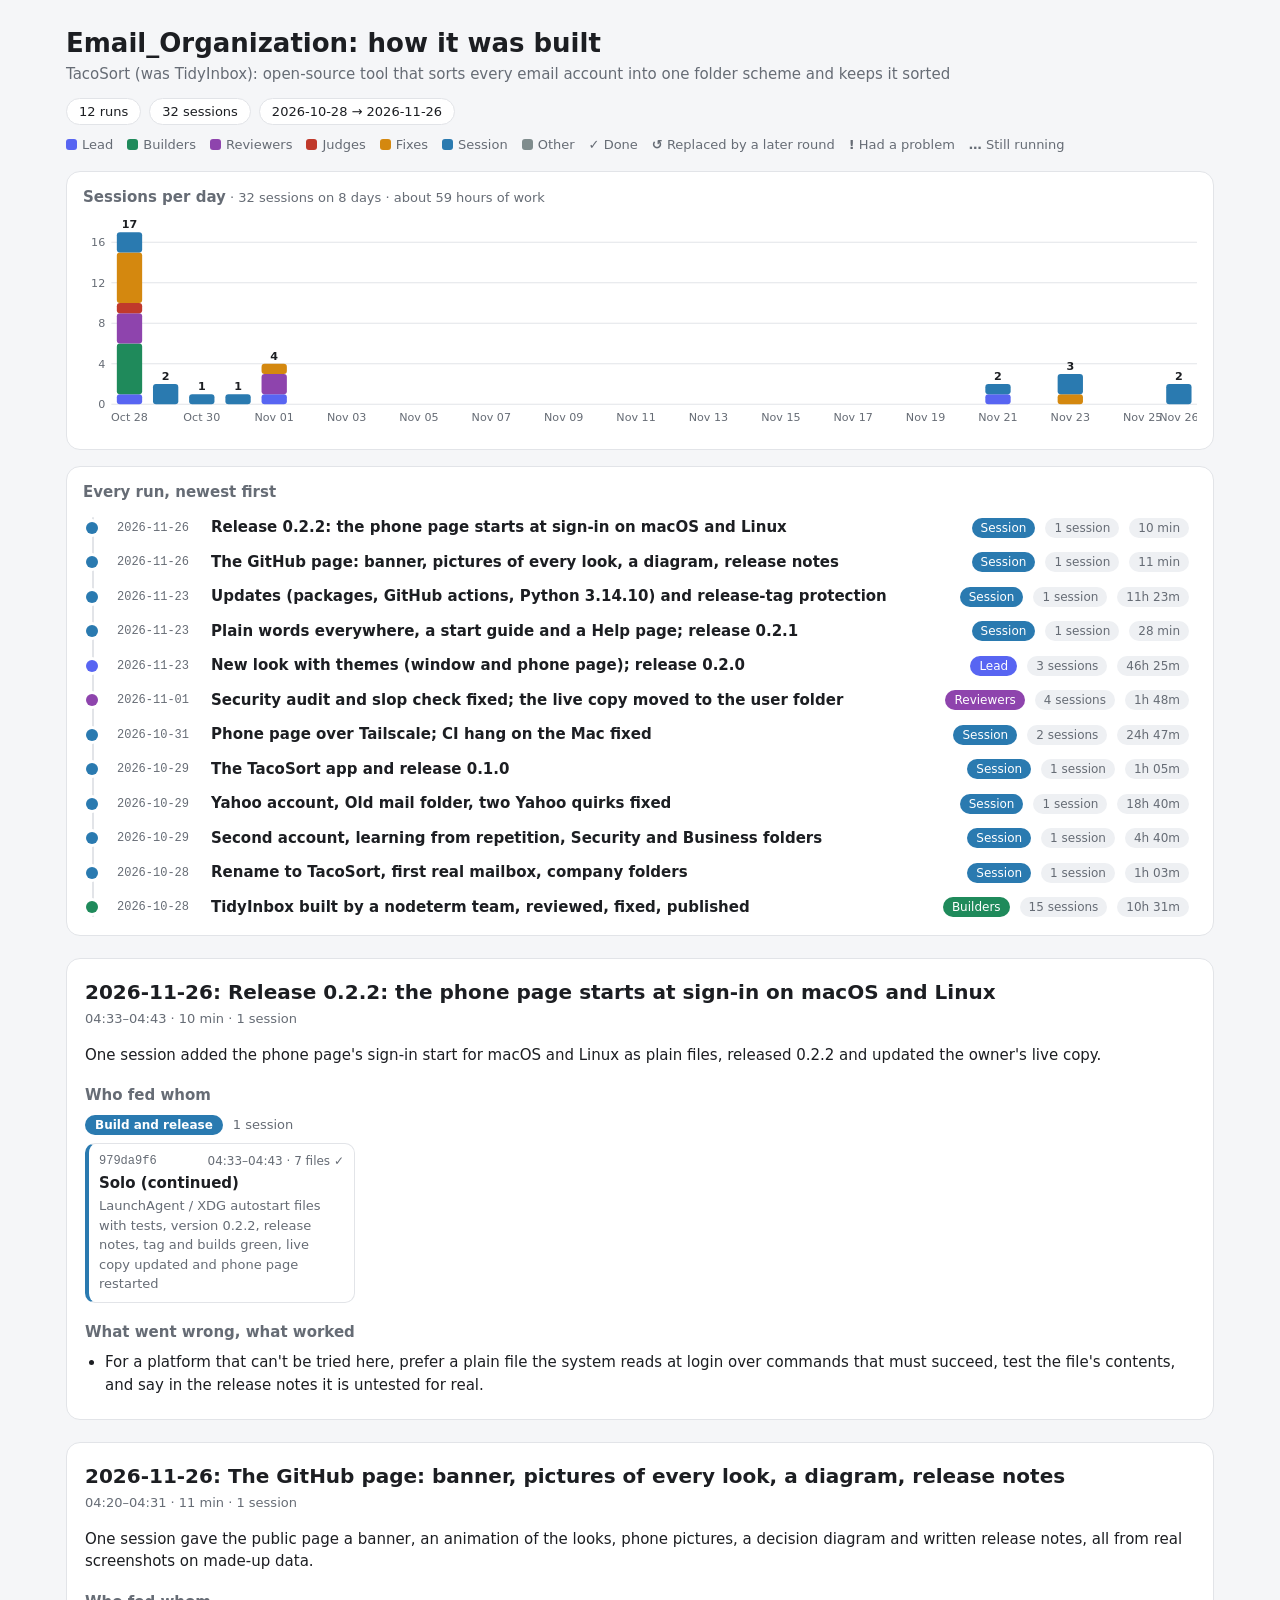
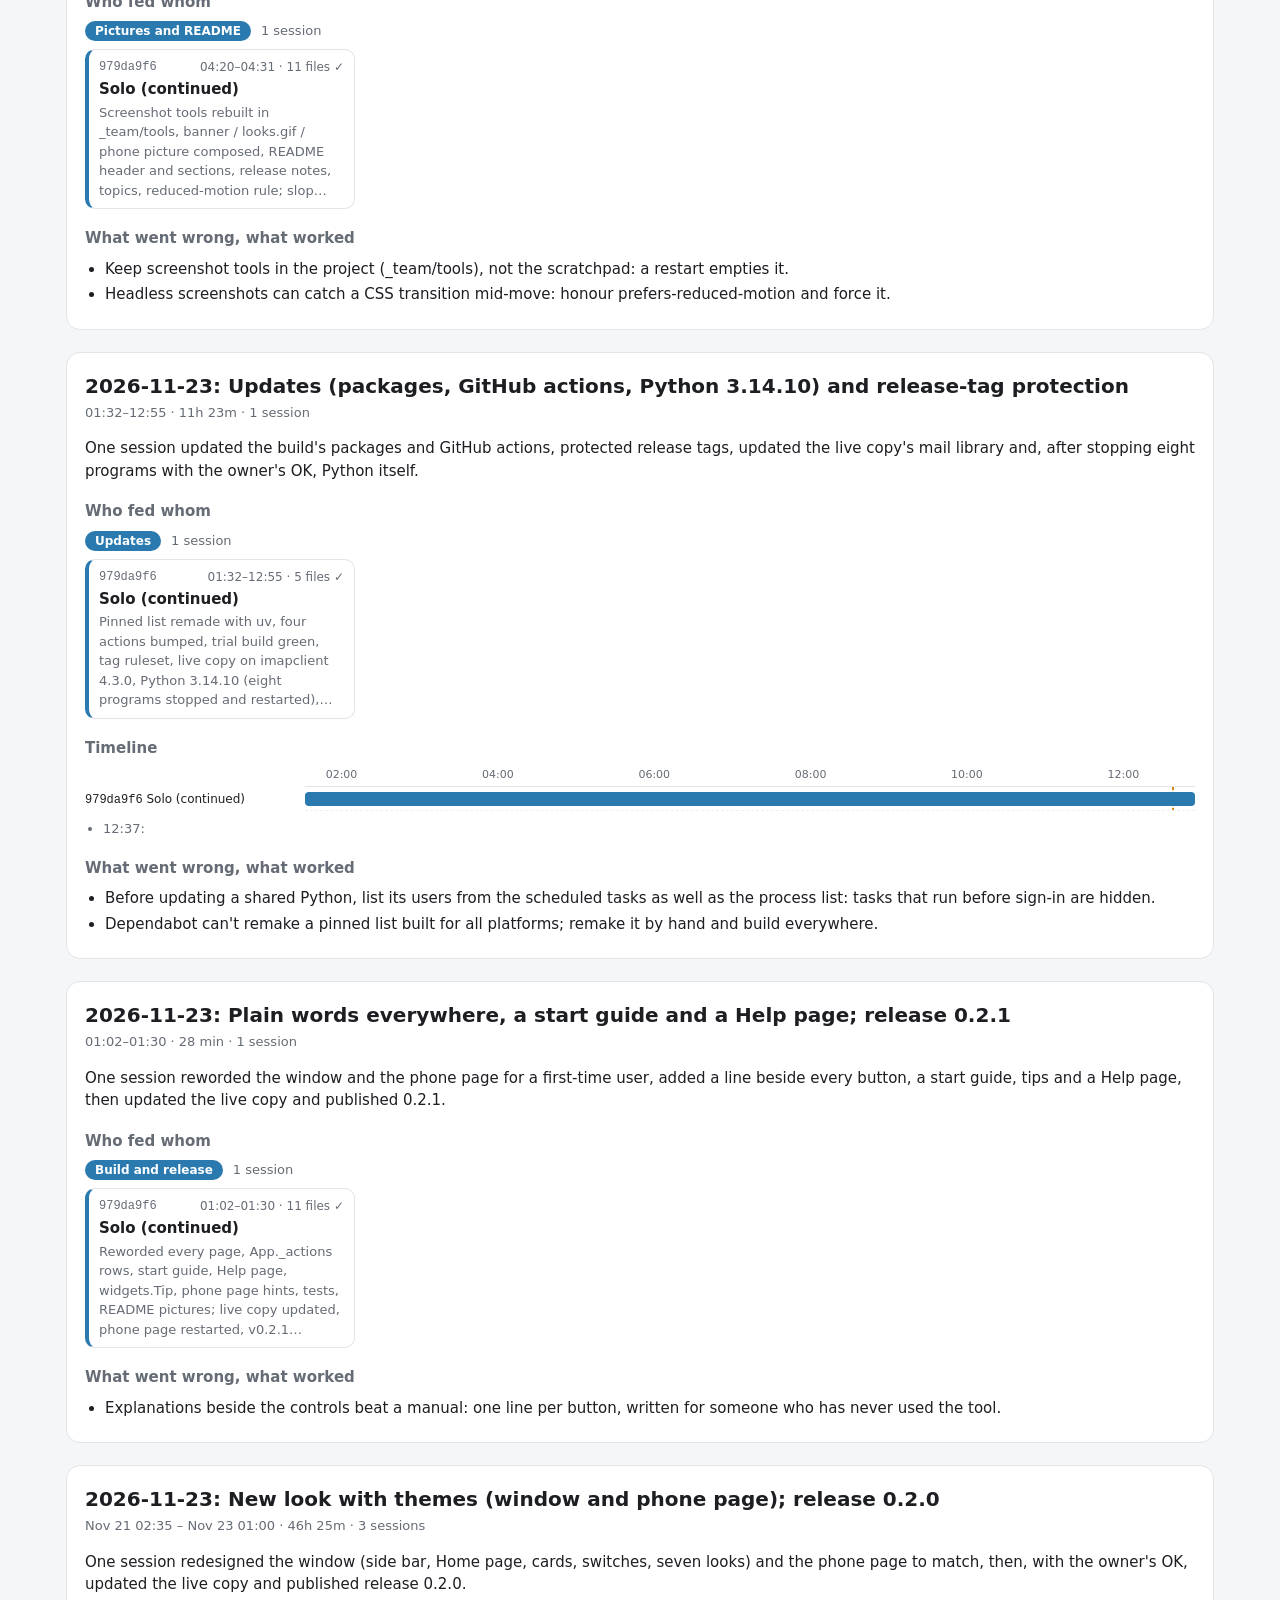
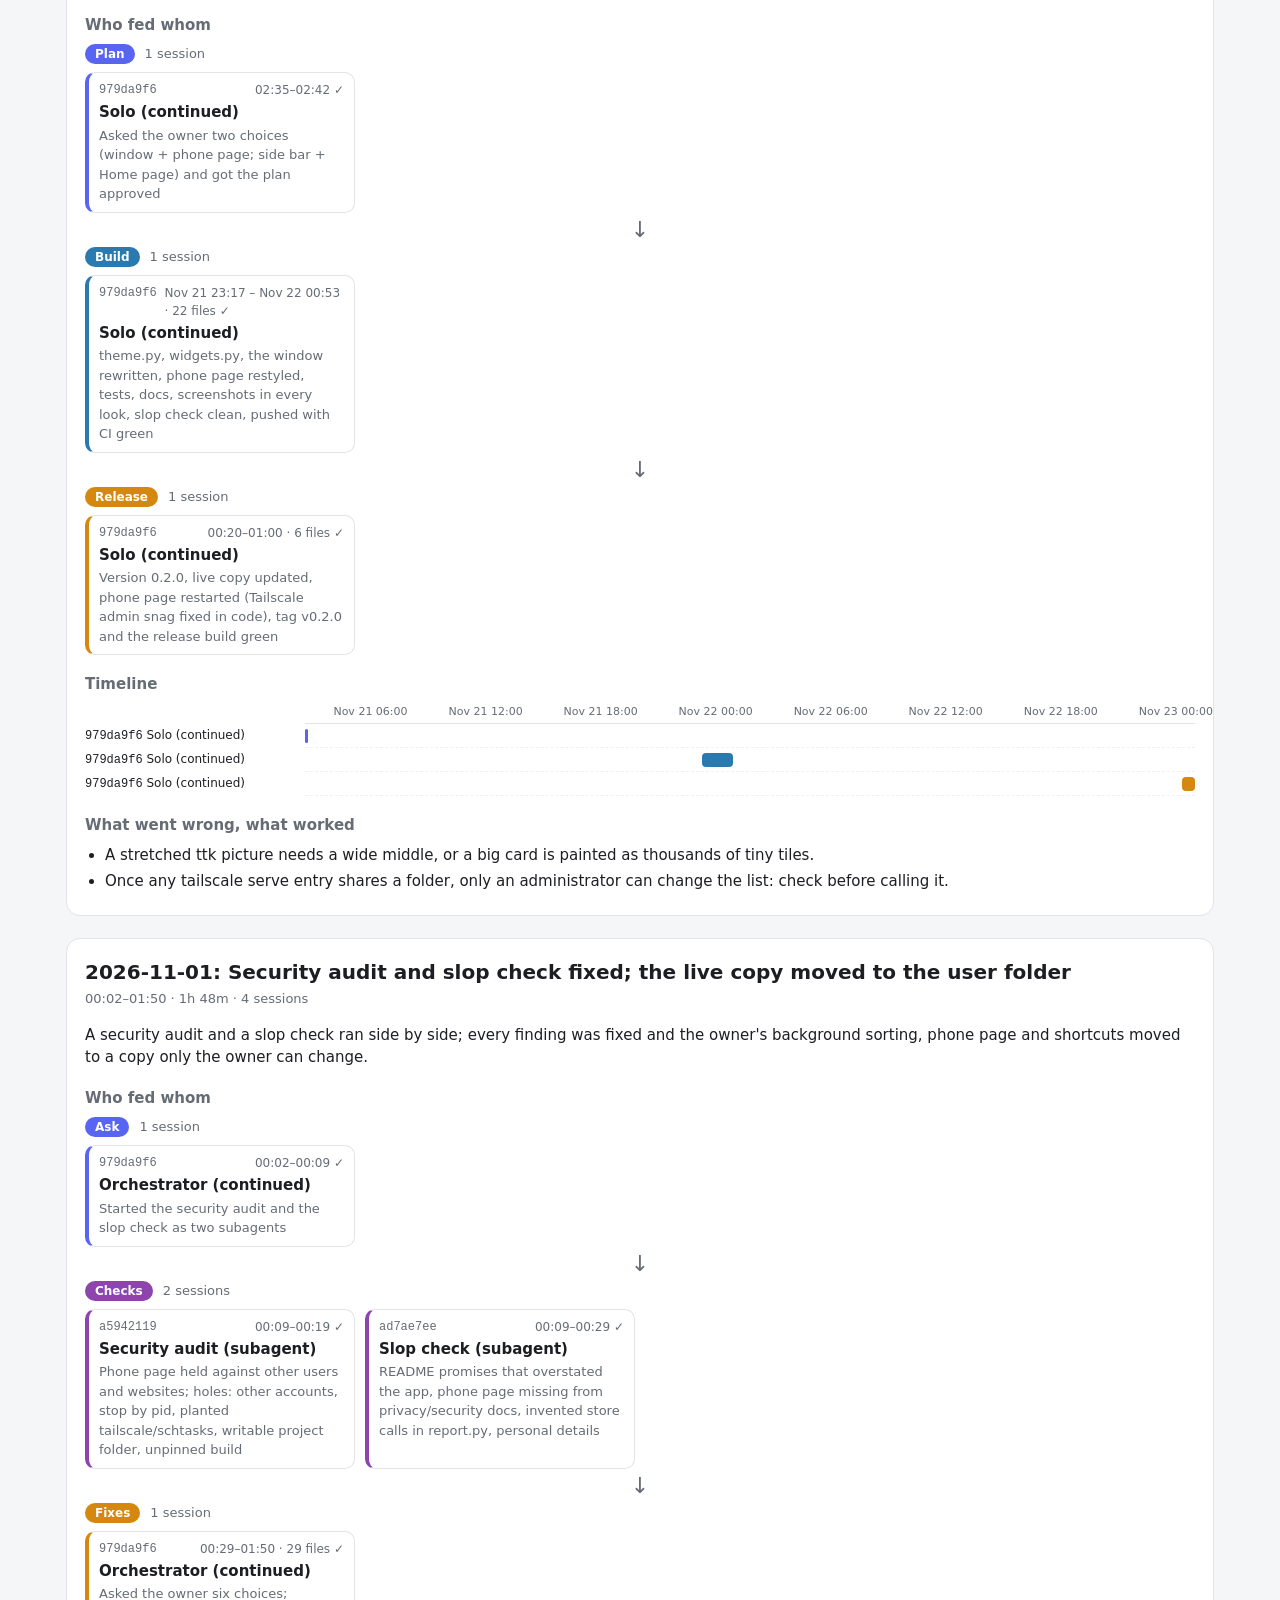
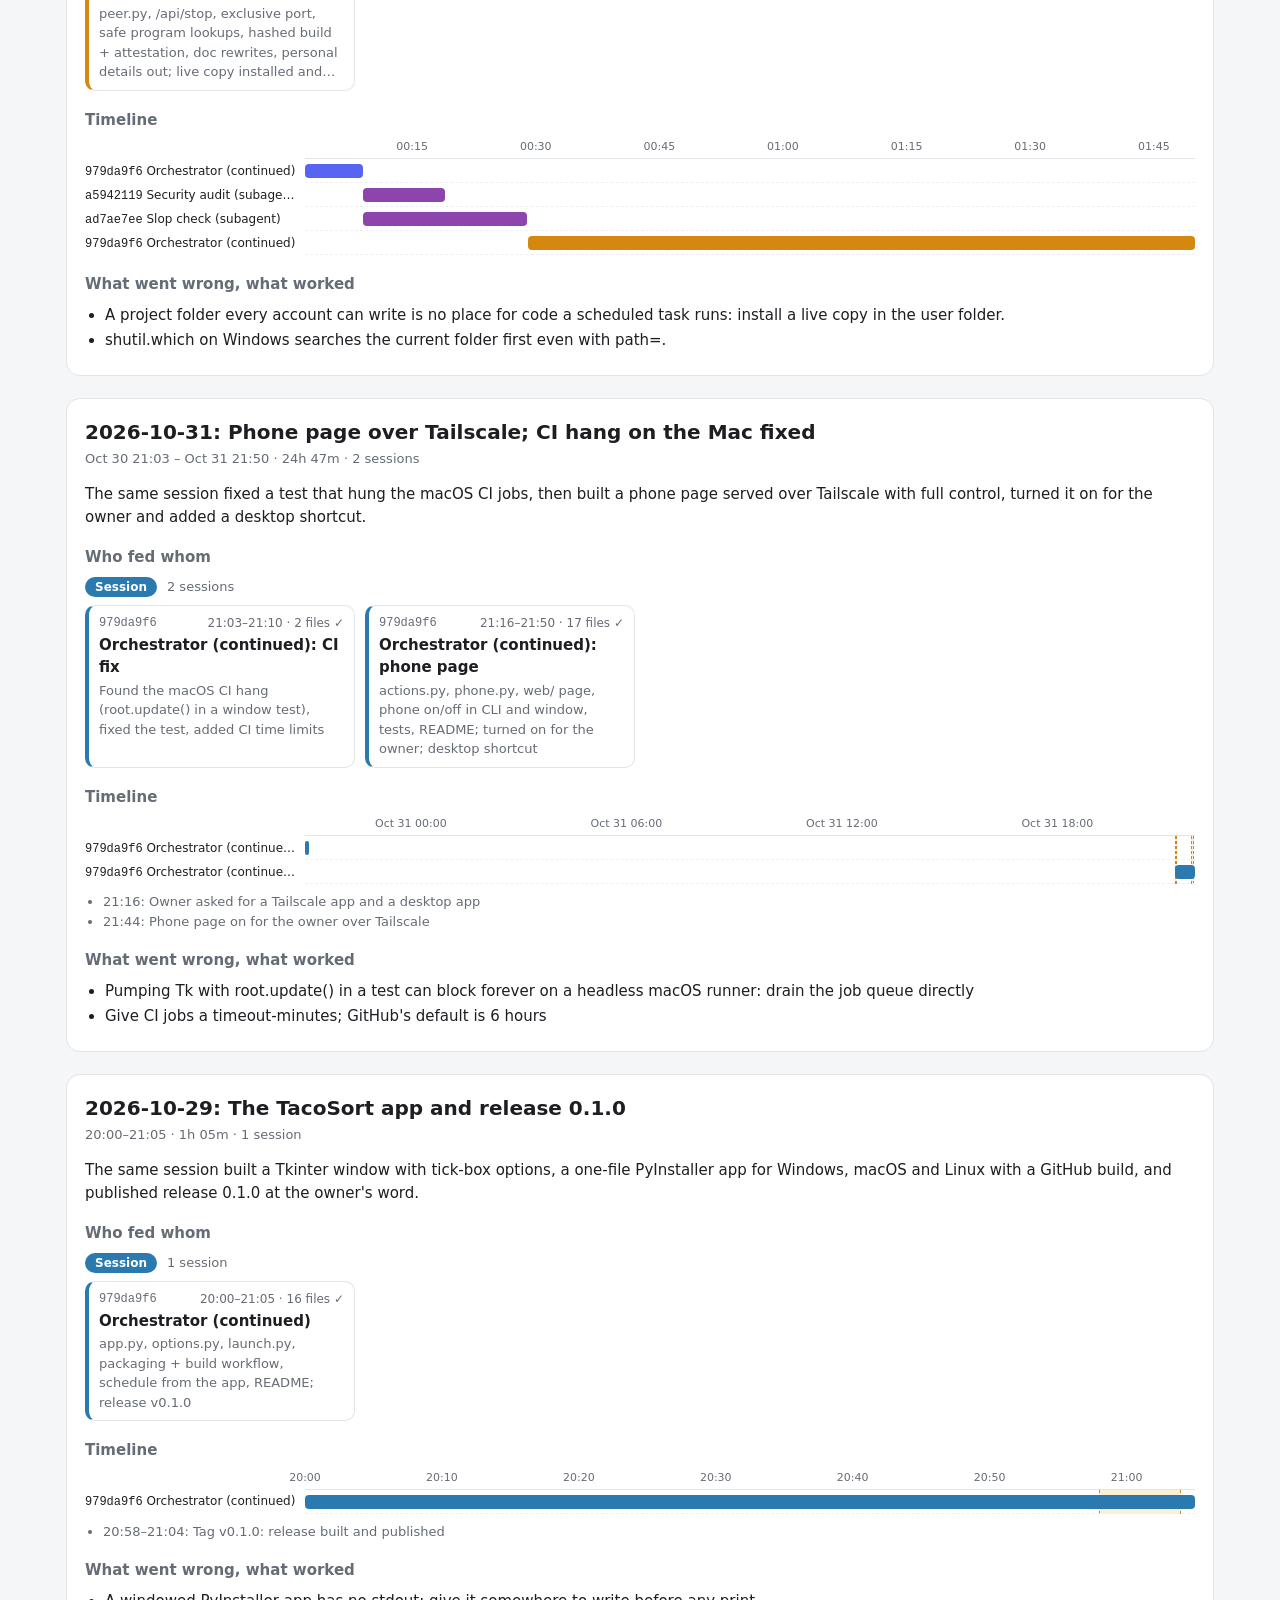
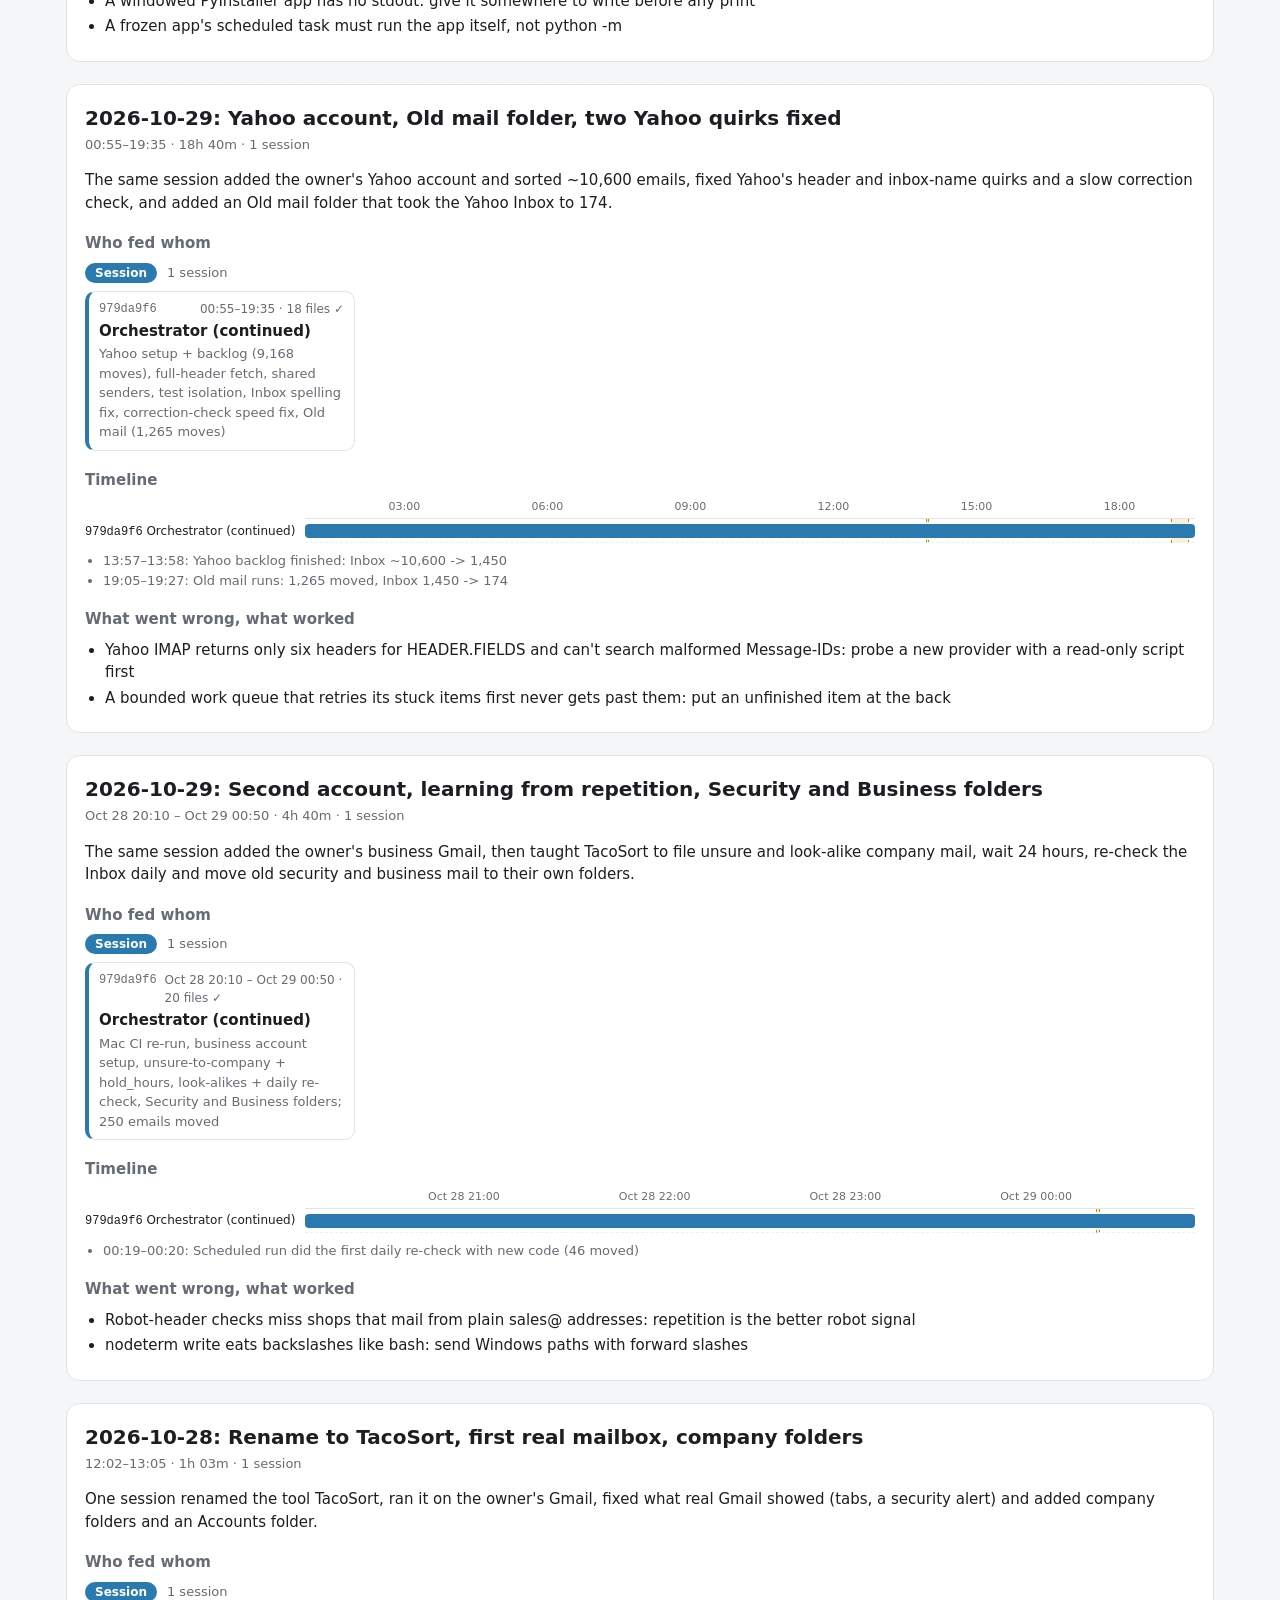
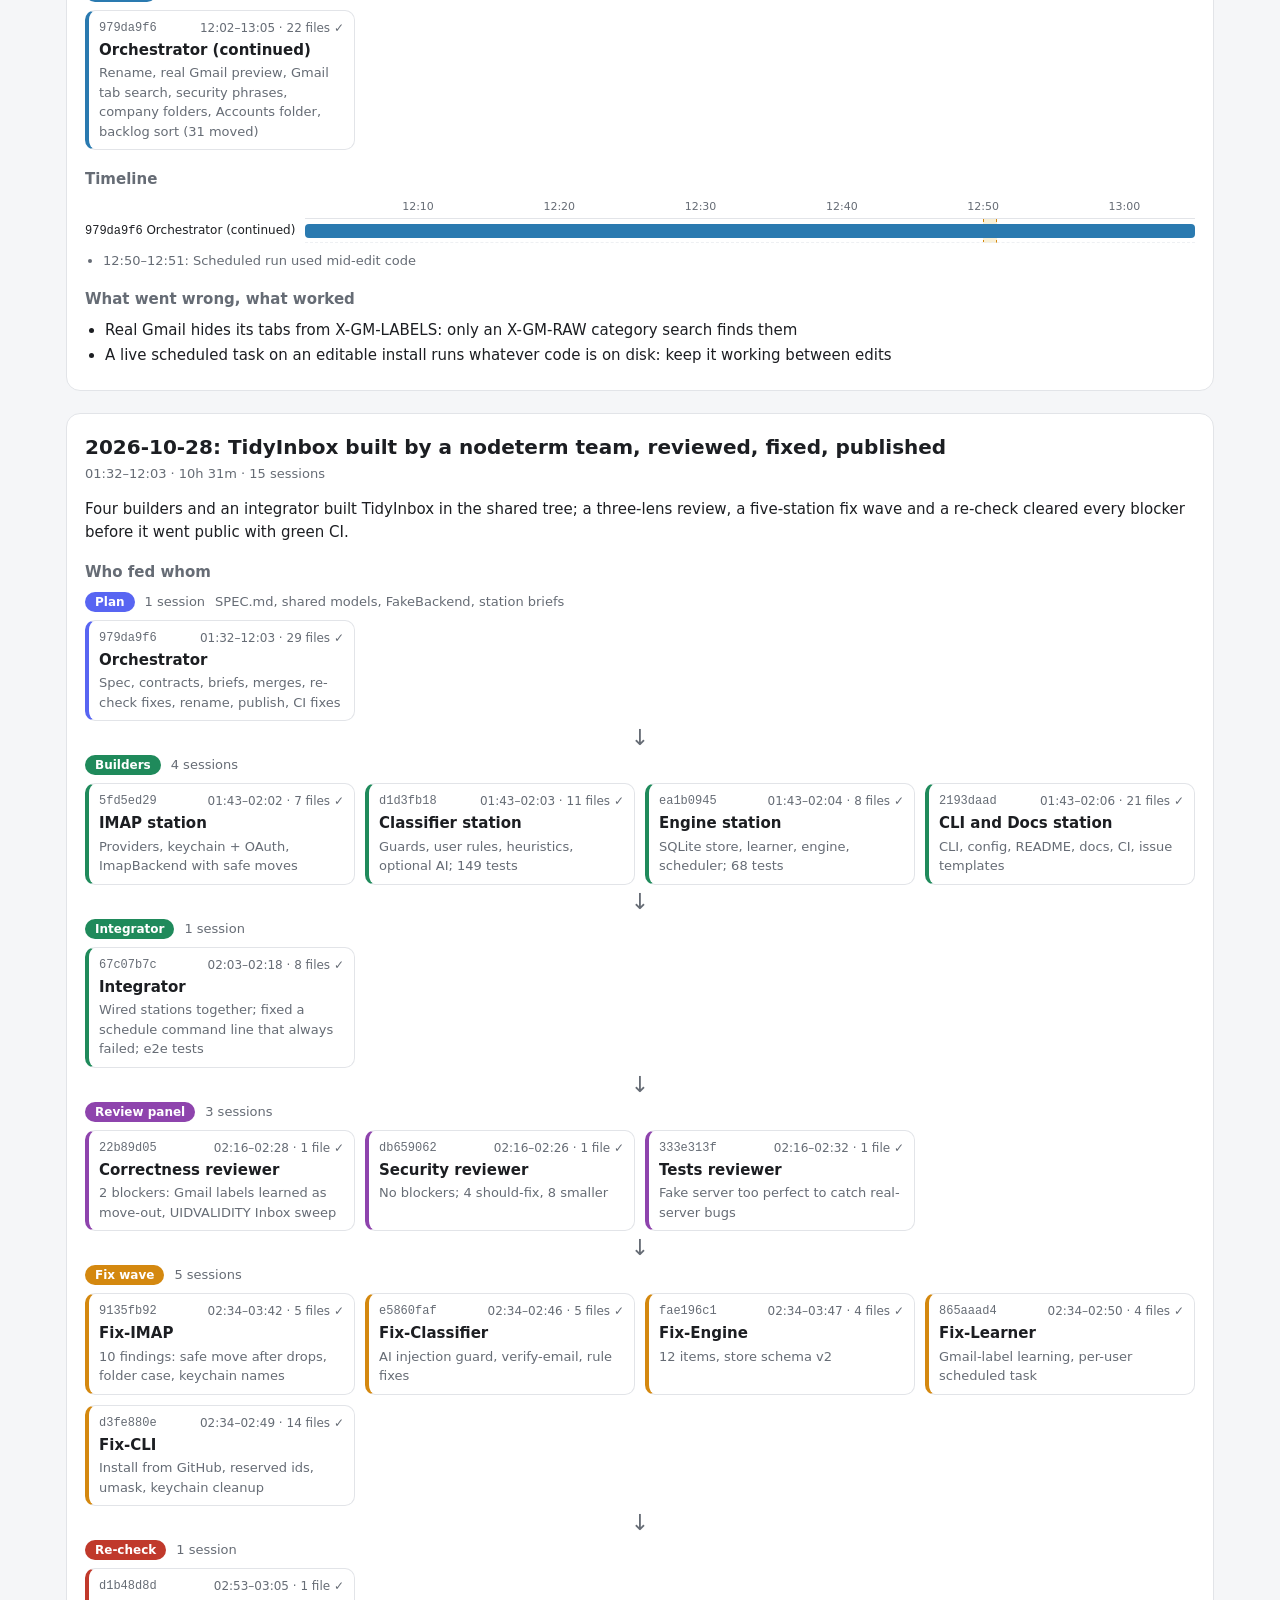
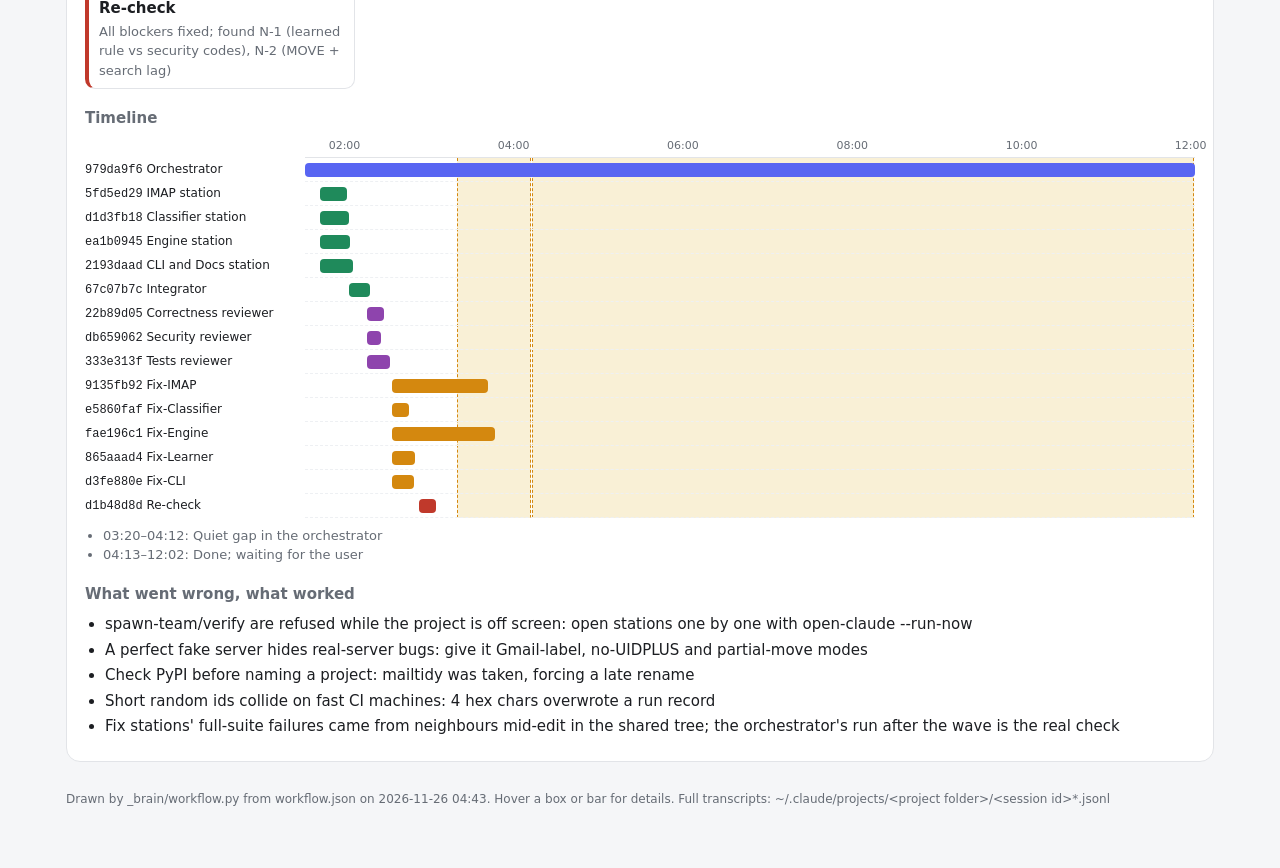
==== commit bff2dabb: "Save progress 2026-11-26: release 0.2.2 (phone page starts at sign-in on macOS and Linux) Log entry " ====
--- a/WORKFLOW.html
+++ b/WORKFLOW.html
@@ -66,11 +66,11 @@
 <body><div class="wrap">
 <h1>Email_Organization: how it was built</h1>
 <div class="muted">TacoSort (was TidyInbox): open-source tool that sorts every email account into one folder scheme and keeps it sorted</div>
-<div class="chips"><span class="chip">11 runs</span><span class="chip">31 sessions</span><span class="chip">2026-10-28 → 2026-11-26</span></div>
+<div class="chips"><span class="chip">12 runs</span><span class="chip">32 sessions</span><span class="chip">2026-10-28 → 2026-11-26</span></div>
 <div class="legend"><span><span class="sw" style="background:var(--lead)"></span>Lead</span><span><span class="sw" style="background:var(--build)"></span>Builders</span><span><span class="sw" style="background:var(--review)"></span>Reviewers</span><span><span class="sw" style="background:var(--judge)"></span>Judges</span><span><span class="sw" style="background:var(--fix)"></span>Fixes</span><span><span class="sw" style="background:var(--solo)"></span>Session</span><span><span class="sw" style="background:var(--other)"></span>Other</span><span><b>✓</b> Done</span><span><b>↺</b> Replaced by a later round</span><span><b>!</b> Had a problem</span><span><b>…</b> Still running</span></div>
-<div class="panel chart"><h3 style="margin-top:0">Sessions per day<span class="muted small" style="font-weight:400"> · 31 sessions on 8 days · about 59 hours of work</span></h3><svg viewBox="0 0 1100 220" role="img" aria-label="Sessions per day"><line class="grid" x1="28" x2="1100" y1="186.0" y2="186.0"/><text class="lbl" x="22" y="190.0" text-anchor="end">0</text><line class="grid" x1="28" x2="1100" y1="146.0" y2="146.0"/><text class="lbl" x="22" y="150.0" text-anchor="end">4</text><line class="grid" x1="28" x2="1100" y1="106.0" y2="106.0"/><text class="lbl" x="22" y="110.0" text-anchor="end">8</text><line class="grid" x1="28" x2="1100" y1="66.0" y2="66.0"/><text class="lbl" x="22" y="70.0" text-anchor="end">12</text><line class="grid" x1="28" x2="1100" y1="26.0" y2="26.0"/><text class="lbl" x="22" y="30.0" text-anchor="end">16</text><rect x="33.4" y="176.0" width="25.0" height="10.0" rx="3" fill="var(--lead)"><title>2026-10-28: 1 lead</title></rect><rect x="33.4" y="126.0" width="25.0" height="50.0" rx="3" fill="var(--build)"><title>2026-10-28: 5 builders</title></rect><rect x="33.4" y="96.0" width="25.0" height="30.0" rx="3" fill="var(--review)"><title>2026-10-28: 3 reviewers</title></rect><rect x="33.4" y="86.0" width="25.0" height="10.0" rx="3" fill="var(--judge)"><title>2026-10-28: 1 judges</title></rect><rect x="33.4" y="36.0" width="25.0" height="50.0" rx="3" fill="var(--fix)"><title>2026-10-28: 5 fixes</title></rect><rect x="33.4" y="16.0" width="25.0" height="20.0" rx="3" fill="var(--solo)"><title>2026-10-28: 2 session</title></rect><text class="num" x="45.9" y="12.0" text-anchor="middle">17</text><text class="lbl" x="45.9" y="202" text-anchor="middle">Oct 28</text><rect x="69.1" y="166.0" width="25.0" height="20.0" rx="3" fill="var(--solo)"><title>2026-10-29: 2 session</title></rect><text class="num" x="81.6" y="162.0" text-anchor="middle">2</text><rect x="104.8" y="176.0" width="25.0" height="10.0" rx="3" fill="var(--solo)"><title>2026-10-30: 1 session</title></rect><text class="num" x="117.3" y="172.0" text-anchor="middle">1</text><text class="lbl" x="117.3" y="202" text-anchor="middle">Oct 30</text><rect x="140.6" y="176.0" width="25.0" height="10.0" rx="3" fill="var(--solo)"><title>2026-10-31: 1 session</title></rect><text class="num" x="153.1" y="172.0" text-anchor="middle">1</text><rect x="176.3" y="176.0" width="25.0" height="10.0" rx="3" fill="var(--lead)"><title>2026-11-01: 1 lead</title></rect><rect x="176.3" y="156.0" width="25.0" height="20.0" rx="3" fill="var(--review)"><title>2026-11-01: 2 reviewers</title></rect><rect x="176.3" y="146.0" width="25.0" height="10.0" rx="3" fill="var(--fix)"><title>2026-11-01: 1 fixes</title></rect><text class="num" x="188.8" y="142.0" text-anchor="middle">4</text><text class="lbl" x="188.8" y="202" text-anchor="middle">Nov 01</text><text class="lbl" x="260.3" y="202" text-anchor="middle">Nov 03</text><text class="lbl" x="331.7" y="202" text-anchor="middle">Nov 05</text><text class="lbl" x="403.2" y="202" text-anchor="middle">Nov 07</text><text class="lbl" x="474.7" y="202" text-anchor="middle">Nov 09</text><text class="lbl" x="546.1" y="202" text-anchor="middle">Nov 11</text><text class="lbl" x="617.6" y="202" text-anchor="middle">Nov 13</text><text class="lbl" x="689.1" y="202" text-anchor="middle">Nov 15</text><text class="lbl" x="760.5" y="202" text-anchor="middle">Nov 17</text><text class="lbl" x="832.0" y="202" text-anchor="middle">Nov 19</text><rect x="891.0" y="176.0" width="25.0" height="10.0" rx="3" fill="var(--lead)"><title>2026-11-21: 1 lead</title></rect><rect x="891.0" y="166.0" width="25.0" height="10.0" rx="3" fill="var(--solo)"><title>2026-11-21: 1 session</title></rect><text class="num" x="903.5" y="162.0" text-anchor="middle">2</text><text class="lbl" x="903.5" y="202" text-anchor="middle">Nov 21</text><rect x="962.4" y="176.0" width="25.0" height="10.0" rx="3" fill="var(--fix)"><title>2026-11-23: 1 fixes</title></rect><rect x="962.4" y="156.0" width="25.0" height="20.0" rx="3" fill="var(--solo)"><title>2026-11-23: 2 session</title></rect><text class="num" x="974.9" y="152.0" text-anchor="middle">3</text><text class="lbl" x="974.9" y="202" text-anchor="middle">Nov 23</text><text class="lbl" x="1046.4" y="202" text-anchor="middle">Nov 25</text><rect x="1069.6" y="176.0" width="25.0" height="10.0" rx="3" fill="var(--solo)"><title>2026-11-26: 1 session</title></rect><text class="num" x="1082.1" y="172.0" text-anchor="middle">1</text><text class="lbl" x="1082.1" y="202" text-anchor="middle">Nov 26</text></svg></div>
-<div class="panel"><h3 style="margin-top:0">Every run, newest first</h3><nav class="tl"><a href="#run0" style="--k:var(--solo)"><span class="dot"></span><span class="date">2026-11-26</span><span class="t">The GitHub page: banner, pictures of every look, a diagram, release notes</span><span class="tag k">Session</span><span class="tag">1 session</span><span class="tag">11 min</span></a><a href="#run1" style="--k:var(--solo)"><span class="dot"></span><span class="date">2026-11-23</span><span class="t">Updates (packages, GitHub actions, Python 3.14.10) and release-tag protection</span><span class="tag k">Session</span><span class="tag">1 session</span><span class="tag">11h 23m</span></a><a href="#run2" style="--k:var(--solo)"><span class="dot"></span><span class="date">2026-11-23</span><span class="t">Plain words everywhere, a start guide and a Help page; release 0.2.1</span><span class="tag k">Session</span><span class="tag">1 session</span><span class="tag">28 min</span></a><a href="#run3" style="--k:var(--lead)"><span class="dot"></span><span class="date">2026-11-23</span><span class="t">New look with themes (window and phone page); release 0.2.0</span><span class="tag k">Lead</span><span class="tag">3 sessions</span><span class="tag">46h 25m</span></a><a href="#run4" style="--k:var(--review)"><span class="dot"></span><span class="date">2026-11-01</span><span class="t">Security audit and slop check fixed; the live copy moved to the user folder</span><span class="tag k">Reviewers</span><span class="tag">4 sessions</span><span class="tag">1h 48m</span></a><a href="#run5" style="--k:var(--solo)"><span class="dot"></span><span class="date">2026-10-31</span><span class="t">Phone page over Tailscale; CI hang on the Mac fixed</span><span class="tag k">Session</span><span class="tag">2 sessions</span><span class="tag">24h 47m</span></a><a href="#run6" style="--k:var(--solo)"><span class="dot"></span><span class="date">2026-10-29</span><span class="t">The TacoSort app and release 0.1.0</span><span class="tag k">Session</span><span class="tag">1 session</span><span class="tag">1h 05m</span></a><a href="#run7" style="--k:var(--solo)"><span class="dot"></span><span class="date">2026-10-29</span><span class="t">Yahoo account, Old mail folder, two Yahoo quirks fixed</span><span class="tag k">Session</span><span class="tag">1 session</span><span class="tag">18h 40m</span></a><a href="#run8" style="--k:var(--solo)"><span class="dot"></span><span class="date">2026-10-29</span><span class="t">Second account, learning from repetition, Security and Business folders</span><span class="tag k">Session</span><span class="tag">1 session</span><span class="tag">4h 40m</span></a><a href="#run9" style="--k:var(--solo)"><span class="dot"></span><span class="date">2026-10-28</span><span class="t">Rename to TacoSort, first real mailbox, company folders</span><span class="tag k">Session</span><span class="tag">1 session</span><span class="tag">1h 03m</span></a><a href="#run10" style="--k:var(--build)"><span class="dot"></span><span class="date">2026-10-28</span><span class="t">TidyInbox built by a nodeterm team, reviewed, fixed, published</span><span class="tag k">Builders</span><span class="tag">15 sessions</span><span class="tag">10h 31m</span></a></nav></div>
-<section class="run" id="run0"><h2>2026-11-26: The GitHub page: banner, pictures of every look, a diagram, release notes</h2><div class="muted small">04:20–04:31 · 11 min · 1 session</div><p>One session gave the public page a banner, an animation of the looks, phone pictures, a decision diagram and written release notes, all from real screenshots on made-up data.</p><h3>Who fed whom</h3><div class="stage"><div class="stage-head"><span class="pill" style="background:var(--solo)">Pictures and README</span><span class="muted small">1 session</span></div><div class="boxes"><div class="box done" style="--k:var(--solo)" title="Screenshot tools rebuilt in _team/tools, banner / looks.gif / phone picture composed, README header and sections, release notes, topics, reduced-motion rule; slop check fixed 3 badges"><div class="top"><span class="id">979da9f6</span><span>04:20–04:31 · 11 files <span class="badge" title="Done">✓</span></span></div><div class="role">Solo (continued)</div><div class="did">Screenshot tools rebuilt in _team/tools, banner / looks.gif / phone picture composed, README header and sections, release notes, topics, reduced-motion rule; slop check fixed 3 badges</div></div></div></div><h3>What went wrong, what worked</h3><ul class="lessons"><li>Keep screenshot tools in the project (_team/tools), not the scratchpad: a restart empties it.</li><li>Headless screenshots can catch a CSS transition mid-move: honour prefers-reduced-motion and force it.</li></ul></section><section class="run" id="run1"><h2>2026-11-23: Updates (packages, GitHub actions, Python 3.14.10) and release-tag protection</h2><div class="muted small">01:32–12:55 · 11h 23m · 1 session</div><p>One session updated the build&#x27;s packages and GitHub actions, protected release tags, updated the live copy&#x27;s mail library and, after stopping eight programs with the owner&#x27;s OK, Python itself.</p><h3>Who fed whom</h3><div class="stage"><div class="stage-head"><span class="pill" style="background:var(--solo)">Updates</span><span class="muted small">1 session</span></div><div class="boxes"><div class="box done" style="--k:var(--solo)" title="Pinned list remade with uv, four actions bumped, trial build green, tag ruleset, live copy on imapclient 4.3.0, Python 3.14.10 (eight programs stopped and restarted), server and Tailscale app updates at the owner&#x27;s request"><div class="top"><span class="id">979da9f6</span><span>01:32–12:55 · 5 files <span class="badge" title="Done">✓</span></span></div><div class="role">Solo (continued)</div><div class="did">Pinned list remade with uv, four actions bumped, trial build green, tag ruleset, live copy on imapclient 4.3.0, Python 3.14.10 (eight programs stopped and restarted), server and Tailscale app updates at the owner&#x27;s request</div></div></div></div><h3>Timeline</h3><div class="gantt" style="--lbl:220px"><div class="axis"><span class="tick" style="left:4.10%">02:00</span><span class="tick" style="left:21.67%">04:00</span><span class="tick" style="left:39.24%">06:00</span><span class="tick" style="left:56.81%">08:00</span><span class="tick" style="left:74.38%">10:00</span><span class="tick" style="left:91.95%">12:00</span></div><div class="band-wrap"><div class="band" style="left:97.36%;width:0.30%" title=""></div></div><div class="row"><div class="lbl" title="979da9f6 · Solo (continued) · 01:32–12:55 (11h 23m)"><span class="id">979da9f6</span> Solo (continued)</div><div class="track"><div class="bar done" style="--k:var(--solo);left:0.00%;width:100.00%" title="979da9f6 · Solo (continued) · 01:32–12:55 (11h 23m)"></div></div></div></div><ul class="events"><li>12:37: </li></ul><h3>What went wrong, what worked</h3><ul class="lessons"><li>Before updating a shared Python, list its users from the scheduled tasks as well as the process list: tasks that run before sign-in are hidden.</li><li>Dependabot can&#x27;t remake a pinned list built for all platforms; remake it by hand and build everywhere.</li></ul></section><section class="run" id="run2"><h2>2026-11-23: Plain words everywhere, a start guide and a Help page; release 0.2.1</h2><div class="muted small">01:02–01:30 · 28 min · 1 session</div><p>One session reworded the window and the phone page for a first-time user, added a line beside every button, a start guide, tips and a Help page, then updated the live copy and published 0.2.1.</p><h3>Who fed whom</h3><div class="stage"><div class="stage-head"><span class="pill" style="background:var(--solo)">Build and release</span><span class="muted small">1 session</span></div><div class="boxes"><div class="box done" style="--k:var(--solo)" title="Reworded every page, App._actions rows, start guide, Help page, widgets.Tip, phone page hints, tests, README pictures; live copy updated, phone page restarted, v0.2.1 released"><div class="top"><span class="id">979da9f6</span><span>01:02–01:30 · 11 files <span class="badge" title="Done">✓</span></span></div><div class="role">Solo (continued)</div><div class="did">Reworded every page, App._actions rows, start guide, Help page, widgets.Tip, phone page hints, tests, README pictures; live copy updated, phone page restarted, v0.2.1 released</div></div></div></div><h3>What went wrong, what worked</h3><ul class="lessons"><li>Explanations beside the controls beat a manual: one line per button, written for someone who has never used the tool.</li></ul></section><section class="run" id="run3"><h2>2026-11-23: New look with themes (window and phone page); release 0.2.0</h2><div class="muted small">Nov 21 02:35 – Nov 23 01:00 · 46h 25m · 3 sessions</div><p>One session redesigned the window (side bar, Home page, cards, switches, seven looks) and the phone page to match, then, with the owner&#x27;s OK, updated the live copy and published release 0.2.0.</p><h3>Who fed whom</h3><div class="stage"><div class="stage-head"><span class="pill" style="background:var(--lead)">Plan</span><span class="muted small">1 session</span></div><div class="boxes"><div class="box done" style="--k:var(--lead)" title="Asked the owner two choices (window + phone page; side bar + Home page) and got the plan approved"><div class="top"><span class="id">979da9f6</span><span>02:35–02:42 <span class="badge" title="Done">✓</span></span></div><div class="role">Solo (continued)</div><div class="did">Asked the owner two choices (window + phone page; side bar + Home page) and got the plan approved</div></div></div></div><div class="arrow">↓</div><div class="stage"><div class="stage-head"><span class="pill" style="background:var(--solo)">Build</span><span class="muted small">1 session</span></div><div class="boxes"><div class="box done" style="--k:var(--solo)" title="theme.py, widgets.py, the window rewritten, phone page restyled, tests, docs, screenshots in every look, slop check clean, pushed with CI green"><div class="top"><span class="id">979da9f6</span><span>Nov 21 23:17 – Nov 22 00:53 · 22 files <span class="badge" title="Done">✓</span></span></div><div class="role">Solo (continued)</div><div class="did">theme.py, widgets.py, the window rewritten, phone page restyled, tests, docs, screenshots in every look, slop check clean, pushed with CI green</div></div></div></div><div class="arrow">↓</div><div class="stage"><div class="stage-head"><span class="pill" style="background:var(--fix)">Release</span><span class="muted small">1 session</span></div><div class="boxes"><div class="box done" style="--k:var(--fix)" title="Version 0.2.0, live copy updated, phone page restarted (Tailscale admin snag fixed in code), tag v0.2.0 and the release build green"><div class="top"><span class="id">979da9f6</span><span>00:20–01:00 · 6 files <span class="badge" title="Done">✓</span></span></div><div class="role">Solo (continued)</div><div class="did">Version 0.2.0, live copy updated, phone page restarted (Tailscale admin snag fixed in code), tag v0.2.0 and the release build green</div></div></div></div><h3>Timeline</h3><div class="gantt" style="--lbl:220px"><div class="axis"><span class="tick" style="left:7.36%">Nov 21 06:00</span><span class="tick" style="left:20.29%">Nov 21 12:00</span><span class="tick" style="left:33.21%">Nov 21 18:00</span><span class="tick" style="left:46.14%">Nov 22 00:00</span><span class="tick" style="left:59.07%">Nov 22 06:00</span><span class="tick" style="left:71.99%">Nov 22 12:00</span><span class="tick" style="left:84.92%">Nov 22 18:00</span><span class="tick" style="left:97.85%">Nov 23 00:00</span></div><div class="band-wrap"></div><div class="row"><div class="lbl" title="979da9f6 · Solo (continued) · 02:35–02:42 (7 min)"><span class="id">979da9f6</span> Solo (continued)</div><div class="track"><div class="bar done" style="--k:var(--lead);left:0.00%;width:0.25%" title="979da9f6 · Solo (continued) · 02:35–02:42 (7 min)"></div></div></div><div class="row"><div class="lbl" title="979da9f6 · Solo (continued) · Nov 21 23:17 – Nov 22 00:53 (1h 36m)"><span class="id">979da9f6</span> Solo (continued)</div><div class="track"><div class="bar done" style="--k:var(--solo);left:44.60%;width:3.45%" title="979da9f6 · Solo (continued) · Nov 21 23:17 – Nov 22 00:53 (1h 36m)"></div></div></div><div class="row"><div class="lbl" title="979da9f6 · Solo (continued) · 00:20–01:00 (40 min)"><span class="id">979da9f6</span> Solo (continued)</div><div class="track"><div class="bar done" style="--k:var(--fix);left:98.56%;width:1.44%" title="979da9f6 · Solo (continued) · 00:20–01:00 (40 min)"></div></div></div></div><h3>What went wrong, what worked</h3><ul class="lessons"><li>A stretched ttk picture needs a wide middle, or a big card is painted as thousands of tiny tiles.</li><li>Once any tailscale serve entry shares a folder, only an administrator can change the list: check before calling it.</li></ul></section><section class="run" id="run4"><h2>2026-11-01: Security audit and slop check fixed; the live copy moved to the user folder</h2><div class="muted small">00:02–01:50 · 1h 48m · 4 sessions</div><p>A security audit and a slop check ran side by side; every finding was fixed and the owner&#x27;s background sorting, phone page and shortcuts moved to a copy only the owner can change.</p><h3>Who fed whom</h3><div class="stage"><div class="stage-head"><span class="pill" style="background:var(--lead)">Ask</span><span class="muted small">1 session</span></div><div class="boxes"><div class="box done" style="--k:var(--lead)" title="Started the security audit and the slop check as two subagents"><div class="top"><span class="id">979da9f6</span><span>00:02–00:09 <span class="badge" title="Done">✓</span></span></div><div class="role">Orchestrator (continued)</div><div class="did">Started the security audit and the slop check as two subagents</div></div></div></div><div class="arrow">↓</div><div class="stage"><div class="stage-head"><span class="pill" style="background:var(--review)">Checks</span><span class="muted small">2 sessions</span></div><div class="boxes"><div class="box done" style="--k:var(--review)" title="Phone page held against other users and websites; holes: other accounts, stop by pid, planted tailscale/schtasks, writable project folder, unpinned build"><div class="top"><span class="id">a5942119</span><span>00:09–00:19 <span class="badge" title="Done">✓</span></span></div><div class="role">Security audit (subagent)</div><div class="did">Phone page held against other users and websites; holes: other accounts, stop by pid, planted tailscale/schtasks, writable project folder, unpinned build</div></div><div class="box done" style="--k:var(--review)" title="README promises that overstated the app, phone page missing from privacy/security docs, invented store calls in report.py, personal details"><div class="top"><span class="id">ad7ae7ee</span><span>00:09–00:29 <span class="badge" title="Done">✓</span></span></div><div class="role">Slop check (subagent)</div><div class="did">README promises that overstated the app, phone page missing from privacy/security docs, invented store calls in report.py, personal details</div></div></div></div><div class="arrow">↓</div><div class="stage"><div class="stage-head"><span class="pill" style="background:var(--fix)">Fixes</span><span class="muted small">1 session</span></div><div class="boxes"><div class="box done" style="--k:var(--fix)" title="Asked the owner six choices; peer.py, /api/stop, exclusive port, safe program lookups, hashed build + attestation, doc rewrites, personal details out; live copy installed and switched over, verified through Tailscale"><div class="top"><span class="id">979da9f6</span><span>00:29–01:50 · 29 files <span class="badge" title="Done">✓</span></span></div><div class="role">Orchestrator (continued)</div><div class="did">Asked the owner six choices; peer.py, /api/stop, exclusive port, safe program lookups, hashed build + attestation, doc rewrites, personal details out; live copy installed and switched over, verified through Tailscale</div></div></div></div><h3>Timeline</h3><div class="gantt" style="--lbl:220px"><div class="axis"><span class="tick" style="left:12.04%">00:15</span><span class="tick" style="left:25.93%">00:30</span><span class="tick" style="left:39.81%">00:45</span><span class="tick" style="left:53.70%">01:00</span><span class="tick" style="left:67.59%">01:15</span><span class="tick" style="left:81.48%">01:30</span><span class="tick" style="left:95.37%">01:45</span></div><div class="band-wrap"></div><div class="row"><div class="lbl" title="979da9f6 · Orchestrator (continued) · 00:02–00:09 (7 min)"><span class="id">979da9f6</span> Orchestrator (continued)</div><div class="track"><div class="bar done" style="--k:var(--lead);left:0.00%;width:6.48%" title="979da9f6 · Orchestrator (continued) · 00:02–00:09 (7 min)"></div></div></div><div class="row"><div class="lbl" title="a5942119 · Security audit (subagent) · 00:09–00:19 (10 min)"><span class="id">a5942119</span> Security audit (subagent)</div><div class="track"><div class="bar done" style="--k:var(--review);left:6.48%;width:9.26%" title="a5942119 · Security audit (subagent) · 00:09–00:19 (10 min)"></div></div></div><div class="row"><div class="lbl" title="ad7ae7ee · Slop check (subagent) · 00:09–00:29 (20 min)"><span class="id">ad7ae7ee</span> Slop check (subagent)</div><div class="track"><div class="bar done" style="--k:var(--review);left:6.48%;width:18.52%" title="ad7ae7ee · Slop check (subagent) · 00:09–00:29 (20 min)"></div></div></div><div class="row"><div class="lbl" title="979da9f6 · Orchestrator (continued) · 00:29–01:50 (1h 21m)"><span class="id">979da9f6</span> Orchestrator (continued)</div><div class="track"><div class="bar done" style="--k:var(--fix);left:25.00%;width:75.00%" title="979da9f6 · Orchestrator (continued) · 00:29–01:50 (1h 21m)"></div></div></div></div><h3>What went wrong, what worked</h3><ul class="lessons"><li>A project folder every account can write is no place for code a scheduled task runs: install a live copy in the user folder.</li><li>shutil.which on Windows searches the current folder first even with path=.</li></ul></section><section class="run" id="run5"><h2>2026-10-31: Phone page over Tailscale; CI hang on the Mac fixed</h2><div class="muted small">Oct 30 21:03 – Oct 31 21:50 · 24h 47m · 2 sessions</div><p>The same session fixed a test that hung the macOS CI jobs, then built a phone page served over Tailscale with full control, turned it on for the owner and added a desktop shortcut.</p><h3>Who fed whom</h3><div class="stage"><div class="stage-head"><span class="pill" style="background:var(--solo)">Session</span><span class="muted small">2 sessions</span></div><div class="boxes"><div class="box done" style="--k:var(--solo)" title="Found the macOS CI hang (root.update() in a window test), fixed the test, added CI time limits"><div class="top"><span class="id">979da9f6</span><span>21:03–21:10 · 2 files <span class="badge" title="Done">✓</span></span></div><div class="role">Orchestrator (continued): CI fix</div><div class="did">Found the macOS CI hang (root.update() in a window test), fixed the test, added CI time limits</div></div><div class="box done" style="--k:var(--solo)" title="actions.py, phone.py, web/ page, phone on/off in CLI and window, tests, README; turned on for the owner; desktop shortcut"><div class="top"><span class="id">979da9f6</span><span>21:16–21:50 · 17 files <span class="badge" title="Done">✓</span></span></div><div class="role">Orchestrator (continued): phone page</div><div class="did">actions.py, phone.py, web/ page, phone on/off in CLI and window, tests, README; turned on for the owner; desktop shortcut</div></div></div></div><h3>Timeline</h3><div class="gantt" style="--lbl:220px"><div class="axis"><span class="tick" style="left:11.90%">Oct 31 00:00</span><span class="tick" style="left:36.11%">Oct 31 06:00</span><span class="tick" style="left:60.32%">Oct 31 12:00</span><span class="tick" style="left:84.53%">Oct 31 18:00</span></div><div class="band-wrap"><div class="band" style="left:97.71%;width:0.30%" title="Owner asked for a Tailscale app and a desktop app"></div><div class="band" style="left:99.60%;width:0.30%" title="Phone page on for the owner over Tailscale"></div></div><div class="row"><div class="lbl" title="979da9f6 · Orchestrator (continued): CI fix · 21:03–21:10 (7 min)"><span class="id">979da9f6</span> Orchestrator (continued): CI fix</div><div class="track"><div class="bar done" style="--k:var(--solo);left:0.00%;width:0.47%" title="979da9f6 · Orchestrator (continued): CI fix · 21:03–21:10 (7 min)"></div></div></div><div class="row"><div class="lbl" title="979da9f6 · Orchestrator (continued): phone page · 21:16–21:50 (34 min)"><span class="id">979da9f6</span> Orchestrator (continued): phone page</div><div class="track"><div class="bar done" style="--k:var(--solo);left:97.71%;width:2.29%" title="979da9f6 · Orchestrator (continued): phone page · 21:16–21:50 (34 min)"></div></div></div></div><ul class="events"><li>21:16: Owner asked for a Tailscale app and a desktop app</li><li>21:44: Phone page on for the owner over Tailscale</li></ul><h3>What went wrong, what worked</h3><ul class="lessons"><li>Pumping Tk with root.update() in a test can block forever on a headless macOS runner: drain the job queue directly</li><li>Give CI jobs a timeout-minutes; GitHub&#x27;s default is 6 hours</li></ul></section><section class="run" id="run6"><h2>2026-10-29: The TacoSort app and release 0.1.0</h2><div class="muted small">20:00–21:05 · 1h 05m · 1 session</div><p>The same session built a Tkinter window with tick-box options, a one-file PyInstaller app for Windows, macOS and Linux with a GitHub build, and published release 0.1.0 at the owner&#x27;s word.</p><h3>Who fed whom</h3><div class="stage"><div class="stage-head"><span class="pill" style="background:var(--solo)">Session</span><span class="muted small">1 session</span></div><div class="boxes"><div class="box done" style="--k:var(--solo)" title="app.py, options.py, launch.py, packaging + build workflow, schedule from the app, README; release v0.1.0"><div class="top"><span class="id">979da9f6</span><span>20:00–21:05 · 16 files <span class="badge" title="Done">✓</span></span></div><div class="role">Orchestrator (continued)</div><div class="did">app.py, options.py, launch.py, packaging + build workflow, schedule from the app, README; release v0.1.0</div></div></div></div><h3>Timeline</h3><div class="gantt" style="--lbl:220px"><div class="axis"><span class="tick" style="left:0.00%">20:00</span><span class="tick" style="left:15.38%">20:10</span><span class="tick" style="left:30.77%">20:20</span><span class="tick" style="left:46.15%">20:30</span><span class="tick" style="left:61.54%">20:40</span><span class="tick" style="left:76.92%">20:50</span><span class="tick" style="left:92.31%">21:00</span></div><div class="band-wrap"><div class="band" style="left:89.23%;width:9.23%" title="Tag v0.1.0: release built and published"></div></div><div class="row"><div class="lbl" title="979da9f6 · Orchestrator (continued) · 20:00–21:05 (1h 05m)"><span class="id">979da9f6</span> Orchestrator (continued)</div><div class="track"><div class="bar done" style="--k:var(--solo);left:0.00%;width:100.00%" title="979da9f6 · Orchestrator (continued) · 20:00–21:05 (1h 05m)"></div></div></div></div><ul class="events"><li>20:58–21:04: Tag v0.1.0: release built and published</li></ul><h3>What went wrong, what worked</h3><ul class="lessons"><li>A windowed PyInstaller app has no stdout: give it somewhere to write before any print</li><li>A frozen app&#x27;s scheduled task must run the app itself, not python -m</li></ul></section><section class="run" id="run7"><h2>2026-10-29: Yahoo account, Old mail folder, two Yahoo quirks fixed</h2><div class="muted small">00:55–19:35 · 18h 40m · 1 session</div><p>The same session added the owner&#x27;s Yahoo account and sorted ~10,600 emails, fixed Yahoo&#x27;s header and inbox-name quirks and a slow correction check, and added an Old mail folder that took the Yahoo Inbox to 174.</p><h3>Who fed whom</h3><div class="stage"><div class="stage-head"><span class="pill" style="background:var(--solo)">Session</span><span class="muted small">1 session</span></div><div class="boxes"><div class="box done" style="--k:var(--solo)" title="Yahoo setup + backlog (9,168 moves), full-header fetch, shared senders, test isolation, Inbox spelling fix, correction-check speed fix, Old mail (1,265 moves)"><div class="top"><span class="id">979da9f6</span><span>00:55–19:35 · 18 files <span class="badge" title="Done">✓</span></span></div><div class="role">Orchestrator (continued)</div><div class="did">Yahoo setup + backlog (9,168 moves), full-header fetch, shared senders, test isolation, Inbox spelling fix, correction-check speed fix, Old mail (1,265 moves)</div></div></div></div><h3>Timeline</h3><div class="gantt" style="--lbl:220px"><div class="axis"><span class="tick" style="left:11.16%">03:00</span><span class="tick" style="left:27.23%">06:00</span><span class="tick" style="left:43.30%">09:00</span><span class="tick" style="left:59.38%">12:00</span><span class="tick" style="left:75.45%">15:00</span><span class="tick" style="left:91.52%">18:00</span></div><div class="band-wrap"><div class="band" style="left:69.82%;width:0.30%" title="Yahoo backlog finished: Inbox ~10,600 -&gt; 1,450"></div><div class="band" style="left:97.32%;width:1.96%" title="Old mail runs: 1,265 moved, Inbox 1,450 -&gt; 174"></div></div><div class="row"><div class="lbl" title="979da9f6 · Orchestrator (continued) · 00:55–19:35 (18h 40m)"><span class="id">979da9f6</span> Orchestrator (continued)</div><div class="track"><div class="bar done" style="--k:var(--solo);left:0.00%;width:100.00%" title="979da9f6 · Orchestrator (continued) · 00:55–19:35 (18h 40m)"></div></div></div></div><ul class="events"><li>13:57–13:58: Yahoo backlog finished: Inbox ~10,600 -&gt; 1,450</li><li>19:05–19:27: Old mail runs: 1,265 moved, Inbox 1,450 -&gt; 174</li></ul><h3>What went wrong, what worked</h3><ul class="lessons"><li>Yahoo IMAP returns only six headers for HEADER.FIELDS and can&#x27;t search malformed Message-IDs: probe a new provider with a read-only script first</li><li>A bounded work queue that retries its stuck items first never gets past them: put an unfinished item at the back</li></ul></section><section class="run" id="run8"><h2>2026-10-29: Second account, learning from repetition, Security and Business folders</h2><div class="muted small">Oct 28 20:10 – Oct 29 00:50 · 4h 40m · 1 session</div><p>The same session added the owner&#x27;s business Gmail, then taught TacoSort to file unsure and look-alike company mail, wait 24 hours, re-check the Inbox daily and move old security and business mail to their own folders.</p><h3>Who fed whom</h3><div class="stage"><div class="stage-head"><span class="pill" style="background:var(--solo)">Session</span><span class="muted small">1 session</span></div><div class="boxes"><div class="box done" style="--k:var(--solo)" title="Mac CI re-run, business account setup, unsure-to-company + hold_hours, look-alikes + daily re-check, Security and Business folders; 250 emails moved"><div class="top"><span class="id">979da9f6</span><span>Oct 28 20:10 – Oct 29 00:50 · 20 files <span class="badge" title="Done">✓</span></span></div><div class="role">Orchestrator (continued)</div><div class="did">Mac CI re-run, business account setup, unsure-to-company + hold_hours, look-alikes + daily re-check, Security and Business folders; 250 emails moved</div></div></div></div><h3>Timeline</h3><div class="gantt" style="--lbl:220px"><div class="axis"><span class="tick" style="left:17.86%">Oct 28 21:00</span><span class="tick" style="left:39.29%">Oct 28 22:00</span><span class="tick" style="left:60.71%">Oct 28 23:00</span><span class="tick" style="left:82.14%">Oct 29 00:00</span></div><div class="band-wrap"><div class="band" style="left:88.93%;width:0.36%" title="Scheduled run did the first daily re-check with new code (46 moved)"></div></div><div class="row"><div class="lbl" title="979da9f6 · Orchestrator (continued) · Oct 28 20:10 – Oct 29 00:50 (4h 40m)"><span class="id">979da9f6</span> Orchestrator (continued)</div><div class="track"><div class="bar done" style="--k:var(--solo);left:0.00%;width:100.00%" title="979da9f6 · Orchestrator (continued) · Oct 28 20:10 – Oct 29 00:50 (4h 40m)"></div></div></div></div><ul class="events"><li>00:19–00:20: Scheduled run did the first daily re-check with new code (46 moved)</li></ul><h3>What went wrong, what worked</h3><ul class="lessons"><li>Robot-header checks miss shops that mail from plain sales@ addresses: repetition is the better robot signal</li><li>nodeterm write eats backslashes like bash: send Windows paths with forward slashes</li></ul></section><section class="run" id="run9"><h2>2026-10-28: Rename to TacoSort, first real mailbox, company folders</h2><div class="muted small">12:02–13:05 · 1h 03m · 1 session</div><p>One session renamed the tool TacoSort, ran it on the owner&#x27;s Gmail, fixed what real Gmail showed (tabs, a security alert) and added company folders and an Accounts folder.</p><h3>Who fed whom</h3><div class="stage"><div class="stage-head"><span class="pill" style="background:var(--solo)">Session</span><span class="muted small">1 session</span></div><div class="boxes"><div class="box done" style="--k:var(--solo)" title="Rename, real Gmail preview, Gmail tab search, security phrases, company folders, Accounts folder, backlog sort (31 moved)"><div class="top"><span class="id">979da9f6</span><span>12:02–13:05 · 22 files <span class="badge" title="Done">✓</span></span></div><div class="role">Orchestrator (continued)</div><div class="did">Rename, real Gmail preview, Gmail tab search, security phrases, company folders, Accounts folder, backlog sort (31 moved)</div></div></div></div><h3>Timeline</h3><div class="gantt" style="--lbl:220px"><div class="axis"><span class="tick" style="left:12.70%">12:10</span><span class="tick" style="left:28.57%">12:20</span><span class="tick" style="left:44.44%">12:30</span><span class="tick" style="left:60.32%">12:40</span><span class="tick" style="left:76.19%">12:50</span><span class="tick" style="left:92.06%">13:00</span></div><div class="band-wrap"><div class="band" style="left:76.19%;width:1.59%" title="Scheduled run used mid-edit code"></div></div><div class="row"><div class="lbl" title="979da9f6 · Orchestrator (continued) · 12:02–13:05 (1h 03m)"><span class="id">979da9f6</span> Orchestrator (continued)</div><div class="track"><div class="bar done" style="--k:var(--solo);left:0.00%;width:100.00%" title="979da9f6 · Orchestrator (continued) · 12:02–13:05 (1h 03m)"></div></div></div></div><ul class="events"><li>12:50–12:51: Scheduled run used mid-edit code</li></ul><h3>What went wrong, what worked</h3><ul class="lessons"><li>Real Gmail hides its tabs from X-GM-LABELS: only an X-GM-RAW category search finds them</li><li>A live scheduled task on an editable install runs whatever code is on disk: keep it working between edits</li></ul></section><section class="run" id="run10"><h2>2026-10-28: TidyInbox built by a nodeterm team, reviewed, fixed, published</h2><div class="muted small">01:32–12:03 · 10h 31m · 15 sessions</div><p>Four builders and an integrator built TidyInbox in the shared tree; a three-lens review, a five-station fix wave and a re-check cleared every blocker before it went public with green CI.</p><h3>Who fed whom</h3><div class="stage"><div class="stage-head"><span class="pill" style="background:var(--lead)">Plan</span><span class="muted small">1 session</span><span class="muted small">SPEC.md, shared models, FakeBackend, station briefs</span></div><div class="boxes"><div class="box done" style="--k:var(--lead)" title="Spec, contracts, briefs, merges, re-check fixes, rename, publish, CI fixes"><div class="top"><span class="id">979da9f6</span><span>01:32–12:03 · 29 files <span class="badge" title="Done">✓</span></span></div><div class="role">Orchestrator</div><div class="did">Spec, contracts, briefs, merges, re-check fixes, rename, publish, CI fixes</div></div></div></div><div class="arrow">↓</div><div class="stage"><div class="stage-head"><span class="pill" style="background:var(--build)">Builders</span><span class="muted small">4 sessions</span></div><div class="boxes"><div class="box done" style="--k:var(--build)" title="Providers, keychain + OAuth, ImapBackend with safe moves"><div class="top"><span class="id">5fd5ed29</span><span>01:43–02:02 · 7 files <span class="badge" title="Done">✓</span></span></div><div class="role">IMAP station</div><div class="did">Providers, keychain + OAuth, ImapBackend with safe moves</div></div><div class="box done" style="--k:var(--build)" title="Guards, user rules, heuristics, optional AI; 149 tests"><div class="top"><span class="id">d1d3fb18</span><span>01:43–02:03 · 11 files <span class="badge" title="Done">✓</span></span></div><div class="role">Classifier station</div><div class="did">Guards, user rules, heuristics, optional AI; 149 tests</div></div><div class="box done" style="--k:var(--build)" title="SQLite store, learner, engine, scheduler; 68 tests"><div class="top"><span class="id">ea1b0945</span><span>01:43–02:04 · 8 files <span class="badge" title="Done">✓</span></span></div><div class="role">Engine station</div><div class="did">SQLite store, learner, engine, scheduler; 68 tests</div></div><div class="box done" style="--k:var(--build)" title="CLI, config, README, docs, CI, issue templates"><div class="top"><span class="id">2193daad</span><span>01:43–02:06 · 21 files <span class="badge" title="Done">✓</span></span></div><div class="role">CLI and Docs station</div><div class="did">CLI, config, README, docs, CI, issue templates</div></div></div></div><div class="arrow">↓</div><div class="stage"><div class="stage-head"><span class="pill" style="background:var(--build)">Integrator</span><span class="muted small">1 session</span></div><div class="boxes"><div class="box done" style="--k:var(--build)" title="Wired stations together; fixed a schedule command line that always failed; e2e tests"><div class="top"><span class="id">67c07b7c</span><span>02:03–02:18 · 8 files <span class="badge" title="Done">✓</span></span></div><div class="role">Integrator</div><div class="did">Wired stations together; fixed a schedule command line that always failed; e2e tests</div></div></div></div><div class="arrow">↓</div><div class="stage"><div class="stage-head"><span class="pill" style="background:var(--review)">Review panel</span><span class="muted small">3 sessions</span></div><div class="boxes"><div class="box done" style="--k:var(--review)" title="2 blockers: Gmail labels learned as move-out, UIDVALIDITY Inbox sweep"><div class="top"><span class="id">22b89d05</span><span>02:16–02:28 · 1 file <span class="badge" title="Done">✓</span></span></div><div class="role">Correctness reviewer</div><div class="did">2 blockers: Gmail labels learned as move-out, UIDVALIDITY Inbox sweep</div></div><div class="box done" style="--k:var(--review)" title="No blockers; 4 should-fix, 8 smaller"><div class="top"><span class="id">db659062</span><span>02:16–02:26 · 1 file <span class="badge" title="Done">✓</span></span></div><div class="role">Security reviewer</div><div class="did">No blockers; 4 should-fix, 8 smaller</div></div><div class="box done" style="--k:var(--review)" title="Fake server too perfect to catch real-server bugs"><div class="top"><span class="id">333e313f</span><span>02:16–02:32 · 1 file <span class="badge" title="Done">✓</span></span></div><div class="role">Tests reviewer</div><div class="did">Fake server too perfect to catch real-server bugs</div></div></div></div><div class="arrow">↓</div><div class="stage"><div class="stage-head"><span class="pill" style="background:var(--fix)">Fix wave</span><span class="muted small">5 sessions</span></div><div class="boxes"><div class="box done" style="--k:var(--fix)" title="10 findings: safe move after drops, folder case, keychain names"><div class="top"><span class="id">9135fb92</span><span>02:34–03:42 · 5 files <span class="badge" title="Done">✓</span></span></div><div class="role">Fix-IMAP</div><div class="did">10 findings: safe move after drops, folder case, keychain names</div></div><div class="box done" style="--k:var(--fix)" title="AI injection guard, verify-email, rule fixes"><div class="top"><span class="id">e5860faf</span><span>02:34–02:46 · 5 files <span class="badge" title="Done">✓</span></span></div><div class="role">Fix-Classifier</div><div class="did">AI injection guard, verify-email, rule fixes</div></div><div class="box done" style="--k:var(--fix)" title="12 items, store schema v2"><div class="top"><span class="id">fae196c1</span><span>02:34–03:47 · 4 files <span class="badge" title="Done">✓</span></span></div><div class="role">Fix-Engine</div><div class="did">12 items, store schema v2</div></div><div class="box done" style="--k:var(--fix)" title="Gmail-label learning, per-user scheduled task"><div class="top"><span class="id">865aaad4</span><span>02:34–02:50 · 4 files <span class="badge" title="Done">✓</span></span></div><div class="role">Fix-Learner</div><div class="did">Gmail-label learning, per-user scheduled task</div></div><div class="box done" style="--k:var(--fix)" title="Install from GitHub, reserved ids, umask, keychain cleanup"><div class="top"><span class="id">d3fe880e</span><span>02:34–02:49 · 14 files <span class="badge" title="Done">✓</span></span></div><div class="role">Fix-CLI</div><div class="did">Install from GitHub, reserved ids, umask, keychain cleanup</div></div></div></div><div class="arrow">↓</div><div class="stage"><div class="stage-head"><span class="pill" style="background:var(--judge)">Re-check</span><span class="muted small">1 session</span></div><div class="boxes"><div class="box done" style="--k:var(--judge)" title="All blockers fixed; found N-1 (learned rule vs security codes), N-2 (MOVE + search lag)"><div class="top"><span class="id">d1b48d8d</span><span>02:53–03:05 · 1 file <span class="badge" title="Done">✓</span></span></div><div class="role">Re-check</div><div class="did">All blockers fixed; found N-1 (learned rule vs security codes), N-2 (MOVE + search lag)</div></div></div></div><h3>Timeline</h3><div class="gantt" style="--lbl:220px"><div class="axis"><span class="tick" style="left:4.44%">02:00</span><span class="tick" style="left:23.45%">04:00</span><span class="tick" style="left:42.47%">06:00</span><span class="tick" style="left:61.49%">08:00</span><span class="tick" style="left:80.51%">10:00</span><span class="tick" style="left:99.52%">12:00</span></div><div class="band-wrap"><div class="band" style="left:17.12%;width:8.24%" title="Quiet gap in the orchestrator"></div><div class="band" style="left:25.52%;width:74.33%" title="Done; waiting for the user"></div></div><div class="row"><div class="lbl" title="979da9f6 · Orchestrator · 01:32–12:03 (10h 31m)"><span class="id">979da9f6</span> Orchestrator</div><div class="track"><div class="bar done" style="--k:var(--lead);left:0.00%;width:100.00%" title="979da9f6 · Orchestrator · 01:32–12:03 (10h 31m)"></div></div></div><div class="row"><div class="lbl" title="5fd5ed29 · IMAP station · 01:43–02:02 (19 min)"><span class="id">5fd5ed29</span> IMAP station</div><div class="track"><div class="bar done" style="--k:var(--build);left:1.74%;width:3.01%" title="5fd5ed29 · IMAP station · 01:43–02:02 (19 min)"></div></div></div><div class="row"><div class="lbl" title="d1d3fb18 · Classifier station · 01:43–02:03 (20 min)"><span class="id">d1d3fb18</span> Classifier station</div><div class="track"><div class="bar done" style="--k:var(--build);left:1.74%;width:3.17%" title="d1d3fb18 · Classifier station · 01:43–02:03 (20 min)"></div></div></div><div class="row"><div class="lbl" title="ea1b0945 · Engine station · 01:43–02:04 (21 min)"><span class="id">ea1b0945</span> Engine station</div><div class="track"><div class="bar done" style="--k:var(--build);left:1.74%;width:3.33%" title="ea1b0945 · Engine station · 01:43–02:04 (21 min)"></div></div></div><div class="row"><div class="lbl" title="2193daad · CLI and Docs station · 01:43–02:06 (23 min)"><span class="id">2193daad</span> CLI and Docs station</div><div class="track"><div class="bar done" style="--k:var(--build);left:1.74%;width:3.65%" title="2193daad · CLI and Docs station · 01:43–02:06 (23 min)"></div></div></div><div class="row"><div class="lbl" title="67c07b7c · Integrator · 02:03–02:18 (15 min)"><span class="id">67c07b7c</span> Integrator</div><div class="track"><div class="bar done" style="--k:var(--build);left:4.91%;width:2.38%" title="67c07b7c · Integrator · 02:03–02:18 (15 min)"></div></div></div><div class="row"><div class="lbl" title="22b89d05 · Correctness reviewer · 02:16–02:28 (12 min)"><span class="id">22b89d05</span> Correctness reviewer</div><div class="track"><div class="bar done" style="--k:var(--review);left:6.97%;width:1.90%" title="22b89d05 · Correctness reviewer · 02:16–02:28 (12 min)"></div></div></div><div class="row"><div class="lbl" title="db659062 · Security reviewer · 02:16–02:26 (10 min)"><span class="id">db659062</span> Security reviewer</div><div class="track"><div class="bar done" style="--k:var(--review);left:6.97%;width:1.58%" title="db659062 · Security reviewer · 02:16–02:26 (10 min)"></div></div></div><div class="row"><div class="lbl" title="333e313f · Tests reviewer · 02:16–02:32 (16 min)"><span class="id">333e313f</span> Tests reviewer</div><div class="track"><div class="bar done" style="--k:var(--review);left:6.97%;width:2.54%" title="333e313f · Tests reviewer · 02:16–02:32 (16 min)"></div></div></div><div class="row"><div class="lbl" title="9135fb92 · Fix-IMAP · 02:34–03:42 (1h 08m)"><span class="id">9135fb92</span> Fix-IMAP</div><div class="track"><div class="bar done" style="--k:var(--fix);left:9.83%;width:10.78%" title="9135fb92 · Fix-IMAP · 02:34–03:42 (1h 08m)"></div></div></div><div class="row"><div class="lbl" title="e5860faf · Fix-Classifier · 02:34–02:46 (12 min)"><span class="id">e5860faf</span> Fix-Classifier</div><div class="track"><div class="bar done" style="--k:var(--fix);left:9.83%;width:1.90%" title="e5860faf · Fix-Classifier · 02:34–02:46 (12 min)"></div></div></div><div class="row"><div class="lbl" title="fae196c1 · Fix-Engine · 02:34–03:47 (1h 13m)"><span class="id">fae196c1</span> Fix-Engine</div><div class="track"><div class="bar done" style="--k:var(--fix);left:9.83%;width:11.57%" title="fae196c1 · Fix-Engine · 02:34–03:47 (1h 13m)"></div></div></div><div class="row"><div class="lbl" title="865aaad4 · Fix-Learner · 02:34–02:50 (16 min)"><span class="id">865aaad4</span> Fix-Learner</div><div class="track"><div class="bar done" style="--k:var(--fix);left:9.83%;width:2.54%" title="865aaad4 · Fix-Learner · 02:34–02:50 (16 min)"></div></div></div><div class="row"><div class="lbl" title="d3fe880e · Fix-CLI · 02:34–02:49 (15 min)"><span class="id">d3fe880e</span> Fix-CLI</div><div class="track"><div class="bar done" style="--k:var(--fix);left:9.83%;width:2.38%" title="d3fe880e · Fix-CLI · 02:34–02:49 (15 min)"></div></div></div><div class="row"><div class="lbl" title="d1b48d8d · Re-check · 02:53–03:05 (12 min)"><span class="id">d1b48d8d</span> Re-check</div><div class="track"><div class="bar done" style="--k:var(--judge);left:12.84%;width:1.90%" title="d1b48d8d · Re-check · 02:53–03:05 (12 min)"></div></div></div></div><ul class="events"><li>03:20–04:12: Quiet gap in the orchestrator</li><li>04:13–12:02: Done; waiting for the user</li></ul><h3>What went wrong, what worked</h3><ul class="lessons"><li>spawn-team/verify are refused while the project is off screen: open stations one by one with open-claude --run-now</li><li>A perfect fake server hides real-server bugs: give it Gmail-label, no-UIDPLUS and partial-move modes</li><li>Check PyPI before naming a project: mailtidy was taken, forcing a late rename</li><li>Short random ids collide on fast CI machines: 4 hex chars overwrote a run record</li><li>Fix stations&#x27; full-suite failures came from neighbours mid-edit in the shared tree; the orchestrator&#x27;s run after the wave is the real check</li></ul></section>
-<footer>Drawn by _brain/workflow.py from workflow.json on 2026-11-26 04:32. Hover a box or bar for
+<div class="panel chart"><h3 style="margin-top:0">Sessions per day<span class="muted small" style="font-weight:400"> · 32 sessions on 8 days · about 59 hours of work</span></h3><svg viewBox="0 0 1100 220" role="img" aria-label="Sessions per day"><line class="grid" x1="28" x2="1100" y1="186.0" y2="186.0"/><text class="lbl" x="22" y="190.0" text-anchor="end">0</text><line class="grid" x1="28" x2="1100" y1="146.0" y2="146.0"/><text class="lbl" x="22" y="150.0" text-anchor="end">4</text><line class="grid" x1="28" x2="1100" y1="106.0" y2="106.0"/><text class="lbl" x="22" y="110.0" text-anchor="end">8</text><line class="grid" x1="28" x2="1100" y1="66.0" y2="66.0"/><text class="lbl" x="22" y="70.0" text-anchor="end">12</text><line class="grid" x1="28" x2="1100" y1="26.0" y2="26.0"/><text class="lbl" x="22" y="30.0" text-anchor="end">16</text><rect x="33.4" y="176.0" width="25.0" height="10.0" rx="3" fill="var(--lead)"><title>2026-10-28: 1 lead</title></rect><rect x="33.4" y="126.0" width="25.0" height="50.0" rx="3" fill="var(--build)"><title>2026-10-28: 5 builders</title></rect><rect x="33.4" y="96.0" width="25.0" height="30.0" rx="3" fill="var(--review)"><title>2026-10-28: 3 reviewers</title></rect><rect x="33.4" y="86.0" width="25.0" height="10.0" rx="3" fill="var(--judge)"><title>2026-10-28: 1 judges</title></rect><rect x="33.4" y="36.0" width="25.0" height="50.0" rx="3" fill="var(--fix)"><title>2026-10-28: 5 fixes</title></rect><rect x="33.4" y="16.0" width="25.0" height="20.0" rx="3" fill="var(--solo)"><title>2026-10-28: 2 session</title></rect><text class="num" x="45.9" y="12.0" text-anchor="middle">17</text><text class="lbl" x="45.9" y="202" text-anchor="middle">Oct 28</text><rect x="69.1" y="166.0" width="25.0" height="20.0" rx="3" fill="var(--solo)"><title>2026-10-29: 2 session</title></rect><text class="num" x="81.6" y="162.0" text-anchor="middle">2</text><rect x="104.8" y="176.0" width="25.0" height="10.0" rx="3" fill="var(--solo)"><title>2026-10-30: 1 session</title></rect><text class="num" x="117.3" y="172.0" text-anchor="middle">1</text><text class="lbl" x="117.3" y="202" text-anchor="middle">Oct 30</text><rect x="140.6" y="176.0" width="25.0" height="10.0" rx="3" fill="var(--solo)"><title>2026-10-31: 1 session</title></rect><text class="num" x="153.1" y="172.0" text-anchor="middle">1</text><rect x="176.3" y="176.0" width="25.0" height="10.0" rx="3" fill="var(--lead)"><title>2026-11-01: 1 lead</title></rect><rect x="176.3" y="156.0" width="25.0" height="20.0" rx="3" fill="var(--review)"><title>2026-11-01: 2 reviewers</title></rect><rect x="176.3" y="146.0" width="25.0" height="10.0" rx="3" fill="var(--fix)"><title>2026-11-01: 1 fixes</title></rect><text class="num" x="188.8" y="142.0" text-anchor="middle">4</text><text class="lbl" x="188.8" y="202" text-anchor="middle">Nov 01</text><text class="lbl" x="260.3" y="202" text-anchor="middle">Nov 03</text><text class="lbl" x="331.7" y="202" text-anchor="middle">Nov 05</text><text class="lbl" x="403.2" y="202" text-anchor="middle">Nov 07</text><text class="lbl" x="474.7" y="202" text-anchor="middle">Nov 09</text><text class="lbl" x="546.1" y="202" text-anchor="middle">Nov 11</text><text class="lbl" x="617.6" y="202" text-anchor="middle">Nov 13</text><text class="lbl" x="689.1" y="202" text-anchor="middle">Nov 15</text><text class="lbl" x="760.5" y="202" text-anchor="middle">Nov 17</text><text class="lbl" x="832.0" y="202" text-anchor="middle">Nov 19</text><rect x="891.0" y="176.0" width="25.0" height="10.0" rx="3" fill="var(--lead)"><title>2026-11-21: 1 lead</title></rect><rect x="891.0" y="166.0" width="25.0" height="10.0" rx="3" fill="var(--solo)"><title>2026-11-21: 1 session</title></rect><text class="num" x="903.5" y="162.0" text-anchor="middle">2</text><text class="lbl" x="903.5" y="202" text-anchor="middle">Nov 21</text><rect x="962.4" y="176.0" width="25.0" height="10.0" rx="3" fill="var(--fix)"><title>2026-11-23: 1 fixes</title></rect><rect x="962.4" y="156.0" width="25.0" height="20.0" rx="3" fill="var(--solo)"><title>2026-11-23: 2 session</title></rect><text class="num" x="974.9" y="152.0" text-anchor="middle">3</text><text class="lbl" x="974.9" y="202" text-anchor="middle">Nov 23</text><text class="lbl" x="1046.4" y="202" text-anchor="middle">Nov 25</text><rect x="1069.6" y="166.0" width="25.0" height="20.0" rx="3" fill="var(--solo)"><title>2026-11-26: 2 session</title></rect><text class="num" x="1082.1" y="162.0" text-anchor="middle">2</text><text class="lbl" x="1082.1" y="202" text-anchor="middle">Nov 26</text></svg></div>
+<div class="panel"><h3 style="margin-top:0">Every run, newest first</h3><nav class="tl"><a href="#run0" style="--k:var(--solo)"><span class="dot"></span><span class="date">2026-11-26</span><span class="t">Release 0.2.2: the phone page starts at sign-in on macOS and Linux</span><span class="tag k">Session</span><span class="tag">1 session</span><span class="tag">10 min</span></a><a href="#run1" style="--k:var(--solo)"><span class="dot"></span><span class="date">2026-11-26</span><span class="t">The GitHub page: banner, pictures of every look, a diagram, release notes</span><span class="tag k">Session</span><span class="tag">1 session</span><span class="tag">11 min</span></a><a href="#run2" style="--k:var(--solo)"><span class="dot"></span><span class="date">2026-11-23</span><span class="t">Updates (packages, GitHub actions, Python 3.14.10) and release-tag protection</span><span class="tag k">Session</span><span class="tag">1 session</span><span class="tag">11h 23m</span></a><a href="#run3" style="--k:var(--solo)"><span class="dot"></span><span class="date">2026-11-23</span><span class="t">Plain words everywhere, a start guide and a Help page; release 0.2.1</span><span class="tag k">Session</span><span class="tag">1 session</span><span class="tag">28 min</span></a><a href="#run4" style="--k:var(--lead)"><span class="dot"></span><span class="date">2026-11-23</span><span class="t">New look with themes (window and phone page); release 0.2.0</span><span class="tag k">Lead</span><span class="tag">3 sessions</span><span class="tag">46h 25m</span></a><a href="#run5" style="--k:var(--review)"><span class="dot"></span><span class="date">2026-11-01</span><span class="t">Security audit and slop check fixed; the live copy moved to the user folder</span><span class="tag k">Reviewers</span><span class="tag">4 sessions</span><span class="tag">1h 48m</span></a><a href="#run6" style="--k:var(--solo)"><span class="dot"></span><span class="date">2026-10-31</span><span class="t">Phone page over Tailscale; CI hang on the Mac fixed</span><span class="tag k">Session</span><span class="tag">2 sessions</span><span class="tag">24h 47m</span></a><a href="#run7" style="--k:var(--solo)"><span class="dot"></span><span class="date">2026-10-29</span><span class="t">The TacoSort app and release 0.1.0</span><span class="tag k">Session</span><span class="tag">1 session</span><span class="tag">1h 05m</span></a><a href="#run8" style="--k:var(--solo)"><span class="dot"></span><span class="date">2026-10-29</span><span class="t">Yahoo account, Old mail folder, two Yahoo quirks fixed</span><span class="tag k">Session</span><span class="tag">1 session</span><span class="tag">18h 40m</span></a><a href="#run9" style="--k:var(--solo)"><span class="dot"></span><span class="date">2026-10-29</span><span class="t">Second account, learning from repetition, Security and Business folders</span><span class="tag k">Session</span><span class="tag">1 session</span><span class="tag">4h 40m</span></a><a href="#run10" style="--k:var(--solo)"><span class="dot"></span><span class="date">2026-10-28</span><span class="t">Rename to TacoSort, first real mailbox, company folders</span><span class="tag k">Session</span><span class="tag">1 session</span><span class="tag">1h 03m</span></a><a href="#run11" style="--k:var(--build)"><span class="dot"></span><span class="date">2026-10-28</span><span class="t">TidyInbox built by a nodeterm team, reviewed, fixed, published</span><span class="tag k">Builders</span><span class="tag">15 sessions</span><span class="tag">10h 31m</span></a></nav></div>
+<section class="run" id="run0"><h2>2026-11-26: Release 0.2.2: the phone page starts at sign-in on macOS and Linux</h2><div class="muted small">04:33–04:43 · 10 min · 1 session</div><p>One session added the phone page&#x27;s sign-in start for macOS and Linux as plain files, released 0.2.2 and updated the owner&#x27;s live copy.</p><h3>Who fed whom</h3><div class="stage"><div class="stage-head"><span class="pill" style="background:var(--solo)">Build and release</span><span class="muted small">1 session</span></div><div class="boxes"><div class="box done" style="--k:var(--solo)" title="LaunchAgent / XDG autostart files with tests, version 0.2.2, release notes, tag and builds green, live copy updated and phone page restarted"><div class="top"><span class="id">979da9f6</span><span>04:33–04:43 · 7 files <span class="badge" title="Done">✓</span></span></div><div class="role">Solo (continued)</div><div class="did">LaunchAgent / XDG autostart files with tests, version 0.2.2, release notes, tag and builds green, live copy updated and phone page restarted</div></div></div></div><h3>What went wrong, what worked</h3><ul class="lessons"><li>For a platform that can&#x27;t be tried here, prefer a plain file the system reads at login over commands that must succeed, test the file&#x27;s contents, and say in the release notes it is untested for real.</li></ul></section><section class="run" id="run1"><h2>2026-11-26: The GitHub page: banner, pictures of every look, a diagram, release notes</h2><div class="muted small">04:20–04:31 · 11 min · 1 session</div><p>One session gave the public page a banner, an animation of the looks, phone pictures, a decision diagram and written release notes, all from real screenshots on made-up data.</p><h3>Who fed whom</h3><div class="stage"><div class="stage-head"><span class="pill" style="background:var(--solo)">Pictures and README</span><span class="muted small">1 session</span></div><div class="boxes"><div class="box done" style="--k:var(--solo)" title="Screenshot tools rebuilt in _team/tools, banner / looks.gif / phone picture composed, README header and sections, release notes, topics, reduced-motion rule; slop check fixed 3 badges"><div class="top"><span class="id">979da9f6</span><span>04:20–04:31 · 11 files <span class="badge" title="Done">✓</span></span></div><div class="role">Solo (continued)</div><div class="did">Screenshot tools rebuilt in _team/tools, banner / looks.gif / phone picture composed, README header and sections, release notes, topics, reduced-motion rule; slop check fixed 3 badges</div></div></div></div><h3>What went wrong, what worked</h3><ul class="lessons"><li>Keep screenshot tools in the project (_team/tools), not the scratchpad: a restart empties it.</li><li>Headless screenshots can catch a CSS transition mid-move: honour prefers-reduced-motion and force it.</li></ul></section><section class="run" id="run2"><h2>2026-11-23: Updates (packages, GitHub actions, Python 3.14.10) and release-tag protection</h2><div class="muted small">01:32–12:55 · 11h 23m · 1 session</div><p>One session updated the build&#x27;s packages and GitHub actions, protected release tags, updated the live copy&#x27;s mail library and, after stopping eight programs with the owner&#x27;s OK, Python itself.</p><h3>Who fed whom</h3><div class="stage"><div class="stage-head"><span class="pill" style="background:var(--solo)">Updates</span><span class="muted small">1 session</span></div><div class="boxes"><div class="box done" style="--k:var(--solo)" title="Pinned list remade with uv, four actions bumped, trial build green, tag ruleset, live copy on imapclient 4.3.0, Python 3.14.10 (eight programs stopped and restarted), server and Tailscale app updates at the owner&#x27;s request"><div class="top"><span class="id">979da9f6</span><span>01:32–12:55 · 5 files <span class="badge" title="Done">✓</span></span></div><div class="role">Solo (continued)</div><div class="did">Pinned list remade with uv, four actions bumped, trial build green, tag ruleset, live copy on imapclient 4.3.0, Python 3.14.10 (eight programs stopped and restarted), server and Tailscale app updates at the owner&#x27;s request</div></div></div></div><h3>Timeline</h3><div class="gantt" style="--lbl:220px"><div class="axis"><span class="tick" style="left:4.10%">02:00</span><span class="tick" style="left:21.67%">04:00</span><span class="tick" style="left:39.24%">06:00</span><span class="tick" style="left:56.81%">08:00</span><span class="tick" style="left:74.38%">10:00</span><span class="tick" style="left:91.95%">12:00</span></div><div class="band-wrap"><div class="band" style="left:97.36%;width:0.30%" title=""></div></div><div class="row"><div class="lbl" title="979da9f6 · Solo (continued) · 01:32–12:55 (11h 23m)"><span class="id">979da9f6</span> Solo (continued)</div><div class="track"><div class="bar done" style="--k:var(--solo);left:0.00%;width:100.00%" title="979da9f6 · Solo (continued) · 01:32–12:55 (11h 23m)"></div></div></div></div><ul class="events"><li>12:37: </li></ul><h3>What went wrong, what worked</h3><ul class="lessons"><li>Before updating a shared Python, list its users from the scheduled tasks as well as the process list: tasks that run before sign-in are hidden.</li><li>Dependabot can&#x27;t remake a pinned list built for all platforms; remake it by hand and build everywhere.</li></ul></section><section class="run" id="run3"><h2>2026-11-23: Plain words everywhere, a start guide and a Help page; release 0.2.1</h2><div class="muted small">01:02–01:30 · 28 min · 1 session</div><p>One session reworded the window and the phone page for a first-time user, added a line beside every button, a start guide, tips and a Help page, then updated the live copy and published 0.2.1.</p><h3>Who fed whom</h3><div class="stage"><div class="stage-head"><span class="pill" style="background:var(--solo)">Build and release</span><span class="muted small">1 session</span></div><div class="boxes"><div class="box done" style="--k:var(--solo)" title="Reworded every page, App._actions rows, start guide, Help page, widgets.Tip, phone page hints, tests, README pictures; live copy updated, phone page restarted, v0.2.1 released"><div class="top"><span class="id">979da9f6</span><span>01:02–01:30 · 11 files <span class="badge" title="Done">✓</span></span></div><div class="role">Solo (continued)</div><div class="did">Reworded every page, App._actions rows, start guide, Help page, widgets.Tip, phone page hints, tests, README pictures; live copy updated, phone page restarted, v0.2.1 released</div></div></div></div><h3>What went wrong, what worked</h3><ul class="lessons"><li>Explanations beside the controls beat a manual: one line per button, written for someone who has never used the tool.</li></ul></section><section class="run" id="run4"><h2>2026-11-23: New look with themes (window and phone page); release 0.2.0</h2><div class="muted small">Nov 21 02:35 – Nov 23 01:00 · 46h 25m · 3 sessions</div><p>One session redesigned the window (side bar, Home page, cards, switches, seven looks) and the phone page to match, then, with the owner&#x27;s OK, updated the live copy and published release 0.2.0.</p><h3>Who fed whom</h3><div class="stage"><div class="stage-head"><span class="pill" style="background:var(--lead)">Plan</span><span class="muted small">1 session</span></div><div class="boxes"><div class="box done" style="--k:var(--lead)" title="Asked the owner two choices (window + phone page; side bar + Home page) and got the plan approved"><div class="top"><span class="id">979da9f6</span><span>02:35–02:42 <span class="badge" title="Done">✓</span></span></div><div class="role">Solo (continued)</div><div class="did">Asked the owner two choices (window + phone page; side bar + Home page) and got the plan approved</div></div></div></div><div class="arrow">↓</div><div class="stage"><div class="stage-head"><span class="pill" style="background:var(--solo)">Build</span><span class="muted small">1 session</span></div><div class="boxes"><div class="box done" style="--k:var(--solo)" title="theme.py, widgets.py, the window rewritten, phone page restyled, tests, docs, screenshots in every look, slop check clean, pushed with CI green"><div class="top"><span class="id">979da9f6</span><span>Nov 21 23:17 – Nov 22 00:53 · 22 files <span class="badge" title="Done">✓</span></span></div><div class="role">Solo (continued)</div><div class="did">theme.py, widgets.py, the window rewritten, phone page restyled, tests, docs, screenshots in every look, slop check clean, pushed with CI green</div></div></div></div><div class="arrow">↓</div><div class="stage"><div class="stage-head"><span class="pill" style="background:var(--fix)">Release</span><span class="muted small">1 session</span></div><div class="boxes"><div class="box done" style="--k:var(--fix)" title="Version 0.2.0, live copy updated, phone page restarted (Tailscale admin snag fixed in code), tag v0.2.0 and the release build green"><div class="top"><span class="id">979da9f6</span><span>00:20–01:00 · 6 files <span class="badge" title="Done">✓</span></span></div><div class="role">Solo (continued)</div><div class="did">Version 0.2.0, live copy updated, phone page restarted (Tailscale admin snag fixed in code), tag v0.2.0 and the release build green</div></div></div></div><h3>Timeline</h3><div class="gantt" style="--lbl:220px"><div class="axis"><span class="tick" style="left:7.36%">Nov 21 06:00</span><span class="tick" style="left:20.29%">Nov 21 12:00</span><span class="tick" style="left:33.21%">Nov 21 18:00</span><span class="tick" style="left:46.14%">Nov 22 00:00</span><span class="tick" style="left:59.07%">Nov 22 06:00</span><span class="tick" style="left:71.99%">Nov 22 12:00</span><span class="tick" style="left:84.92%">Nov 22 18:00</span><span class="tick" style="left:97.85%">Nov 23 00:00</span></div><div class="band-wrap"></div><div class="row"><div class="lbl" title="979da9f6 · Solo (continued) · 02:35–02:42 (7 min)"><span class="id">979da9f6</span> Solo (continued)</div><div class="track"><div class="bar done" style="--k:var(--lead);left:0.00%;width:0.25%" title="979da9f6 · Solo (continued) · 02:35–02:42 (7 min)"></div></div></div><div class="row"><div class="lbl" title="979da9f6 · Solo (continued) · Nov 21 23:17 – Nov 22 00:53 (1h 36m)"><span class="id">979da9f6</span> Solo (continued)</div><div class="track"><div class="bar done" style="--k:var(--solo);left:44.60%;width:3.45%" title="979da9f6 · Solo (continued) · Nov 21 23:17 – Nov 22 00:53 (1h 36m)"></div></div></div><div class="row"><div class="lbl" title="979da9f6 · Solo (continued) · 00:20–01:00 (40 min)"><span class="id">979da9f6</span> Solo (continued)</div><div class="track"><div class="bar done" style="--k:var(--fix);left:98.56%;width:1.44%" title="979da9f6 · Solo (continued) · 00:20–01:00 (40 min)"></div></div></div></div><h3>What went wrong, what worked</h3><ul class="lessons"><li>A stretched ttk picture needs a wide middle, or a big card is painted as thousands of tiny tiles.</li><li>Once any tailscale serve entry shares a folder, only an administrator can change the list: check before calling it.</li></ul></section><section class="run" id="run5"><h2>2026-11-01: Security audit and slop check fixed; the live copy moved to the user folder</h2><div class="muted small">00:02–01:50 · 1h 48m · 4 sessions</div><p>A security audit and a slop check ran side by side; every finding was fixed and the owner&#x27;s background sorting, phone page and shortcuts moved to a copy only the owner can change.</p><h3>Who fed whom</h3><div class="stage"><div class="stage-head"><span class="pill" style="background:var(--lead)">Ask</span><span class="muted small">1 session</span></div><div class="boxes"><div class="box done" style="--k:var(--lead)" title="Started the security audit and the slop check as two subagents"><div class="top"><span class="id">979da9f6</span><span>00:02–00:09 <span class="badge" title="Done">✓</span></span></div><div class="role">Orchestrator (continued)</div><div class="did">Started the security audit and the slop check as two subagents</div></div></div></div><div class="arrow">↓</div><div class="stage"><div class="stage-head"><span class="pill" style="background:var(--review)">Checks</span><span class="muted small">2 sessions</span></div><div class="boxes"><div class="box done" style="--k:var(--review)" title="Phone page held against other users and websites; holes: other accounts, stop by pid, planted tailscale/schtasks, writable project folder, unpinned build"><div class="top"><span class="id">a5942119</span><span>00:09–00:19 <span class="badge" title="Done">✓</span></span></div><div class="role">Security audit (subagent)</div><div class="did">Phone page held against other users and websites; holes: other accounts, stop by pid, planted tailscale/schtasks, writable project folder, unpinned build</div></div><div class="box done" style="--k:var(--review)" title="README promises that overstated the app, phone page missing from privacy/security docs, invented store calls in report.py, personal details"><div class="top"><span class="id">ad7ae7ee</span><span>00:09–00:29 <span class="badge" title="Done">✓</span></span></div><div class="role">Slop check (subagent)</div><div class="did">README promises that overstated the app, phone page missing from privacy/security docs, invented store calls in report.py, personal details</div></div></div></div><div class="arrow">↓</div><div class="stage"><div class="stage-head"><span class="pill" style="background:var(--fix)">Fixes</span><span class="muted small">1 session</span></div><div class="boxes"><div class="box done" style="--k:var(--fix)" title="Asked the owner six choices; peer.py, /api/stop, exclusive port, safe program lookups, hashed build + attestation, doc rewrites, personal details out; live copy installed and switched over, verified through Tailscale"><div class="top"><span class="id">979da9f6</span><span>00:29–01:50 · 29 files <span class="badge" title="Done">✓</span></span></div><div class="role">Orchestrator (continued)</div><div class="did">Asked the owner six choices; peer.py, /api/stop, exclusive port, safe program lookups, hashed build + attestation, doc rewrites, personal details out; live copy installed and switched over, verified through Tailscale</div></div></div></div><h3>Timeline</h3><div class="gantt" style="--lbl:220px"><div class="axis"><span class="tick" style="left:12.04%">00:15</span><span class="tick" style="left:25.93%">00:30</span><span class="tick" style="left:39.81%">00:45</span><span class="tick" style="left:53.70%">01:00</span><span class="tick" style="left:67.59%">01:15</span><span class="tick" style="left:81.48%">01:30</span><span class="tick" style="left:95.37%">01:45</span></div><div class="band-wrap"></div><div class="row"><div class="lbl" title="979da9f6 · Orchestrator (continued) · 00:02–00:09 (7 min)"><span class="id">979da9f6</span> Orchestrator (continued)</div><div class="track"><div class="bar done" style="--k:var(--lead);left:0.00%;width:6.48%" title="979da9f6 · Orchestrator (continued) · 00:02–00:09 (7 min)"></div></div></div><div class="row"><div class="lbl" title="a5942119 · Security audit (subagent) · 00:09–00:19 (10 min)"><span class="id">a5942119</span> Security audit (subagent)</div><div class="track"><div class="bar done" style="--k:var(--review);left:6.48%;width:9.26%" title="a5942119 · Security audit (subagent) · 00:09–00:19 (10 min)"></div></div></div><div class="row"><div class="lbl" title="ad7ae7ee · Slop check (subagent) · 00:09–00:29 (20 min)"><span class="id">ad7ae7ee</span> Slop check (subagent)</div><div class="track"><div class="bar done" style="--k:var(--review);left:6.48%;width:18.52%" title="ad7ae7ee · Slop check (subagent) · 00:09–00:29 (20 min)"></div></div></div><div class="row"><div class="lbl" title="979da9f6 · Orchestrator (continued) · 00:29–01:50 (1h 21m)"><span class="id">979da9f6</span> Orchestrator (continued)</div><div class="track"><div class="bar done" style="--k:var(--fix);left:25.00%;width:75.00%" title="979da9f6 · Orchestrator (continued) · 00:29–01:50 (1h 21m)"></div></div></div></div><h3>What went wrong, what worked</h3><ul class="lessons"><li>A project folder every account can write is no place for code a scheduled task runs: install a live copy in the user folder.</li><li>shutil.which on Windows searches the current folder first even with path=.</li></ul></section><section class="run" id="run6"><h2>2026-10-31: Phone page over Tailscale; CI hang on the Mac fixed</h2><div class="muted small">Oct 30 21:03 – Oct 31 21:50 · 24h 47m · 2 sessions</div><p>The same session fixed a test that hung the macOS CI jobs, then built a phone page served over Tailscale with full control, turned it on for the owner and added a desktop shortcut.</p><h3>Who fed whom</h3><div class="stage"><div class="stage-head"><span class="pill" style="background:var(--solo)">Session</span><span class="muted small">2 sessions</span></div><div class="boxes"><div class="box done" style="--k:var(--solo)" title="Found the macOS CI hang (root.update() in a window test), fixed the test, added CI time limits"><div class="top"><span class="id">979da9f6</span><span>21:03–21:10 · 2 files <span class="badge" title="Done">✓</span></span></div><div class="role">Orchestrator (continued): CI fix</div><div class="did">Found the macOS CI hang (root.update() in a window test), fixed the test, added CI time limits</div></div><div class="box done" style="--k:var(--solo)" title="actions.py, phone.py, web/ page, phone on/off in CLI and window, tests, README; turned on for the owner; desktop shortcut"><div class="top"><span class="id">979da9f6</span><span>21:16–21:50 · 17 files <span class="badge" title="Done">✓</span></span></div><div class="role">Orchestrator (continued): phone page</div><div class="did">actions.py, phone.py, web/ page, phone on/off in CLI and window, tests, README; turned on for the owner; desktop shortcut</div></div></div></div><h3>Timeline</h3><div class="gantt" style="--lbl:220px"><div class="axis"><span class="tick" style="left:11.90%">Oct 31 00:00</span><span class="tick" style="left:36.11%">Oct 31 06:00</span><span class="tick" style="left:60.32%">Oct 31 12:00</span><span class="tick" style="left:84.53%">Oct 31 18:00</span></div><div class="band-wrap"><div class="band" style="left:97.71%;width:0.30%" title="Owner asked for a Tailscale app and a desktop app"></div><div class="band" style="left:99.60%;width:0.30%" title="Phone page on for the owner over Tailscale"></div></div><div class="row"><div class="lbl" title="979da9f6 · Orchestrator (continued): CI fix · 21:03–21:10 (7 min)"><span class="id">979da9f6</span> Orchestrator (continued): CI fix</div><div class="track"><div class="bar done" style="--k:var(--solo);left:0.00%;width:0.47%" title="979da9f6 · Orchestrator (continued): CI fix · 21:03–21:10 (7 min)"></div></div></div><div class="row"><div class="lbl" title="979da9f6 · Orchestrator (continued): phone page · 21:16–21:50 (34 min)"><span class="id">979da9f6</span> Orchestrator (continued): phone page</div><div class="track"><div class="bar done" style="--k:var(--solo);left:97.71%;width:2.29%" title="979da9f6 · Orchestrator (continued): phone page · 21:16–21:50 (34 min)"></div></div></div></div><ul class="events"><li>21:16: Owner asked for a Tailscale app and a desktop app</li><li>21:44: Phone page on for the owner over Tailscale</li></ul><h3>What went wrong, what worked</h3><ul class="lessons"><li>Pumping Tk with root.update() in a test can block forever on a headless macOS runner: drain the job queue directly</li><li>Give CI jobs a timeout-minutes; GitHub&#x27;s default is 6 hours</li></ul></section><section class="run" id="run7"><h2>2026-10-29: The TacoSort app and release 0.1.0</h2><div class="muted small">20:00–21:05 · 1h 05m · 1 session</div><p>The same session built a Tkinter window with tick-box options, a one-file PyInstaller app for Windows, macOS and Linux with a GitHub build, and published release 0.1.0 at the owner&#x27;s word.</p><h3>Who fed whom</h3><div class="stage"><div class="stage-head"><span class="pill" style="background:var(--solo)">Session</span><span class="muted small">1 session</span></div><div class="boxes"><div class="box done" style="--k:var(--solo)" title="app.py, options.py, launch.py, packaging + build workflow, schedule from the app, README; release v0.1.0"><div class="top"><span class="id">979da9f6</span><span>20:00–21:05 · 16 files <span class="badge" title="Done">✓</span></span></div><div class="role">Orchestrator (continued)</div><div class="did">app.py, options.py, launch.py, packaging + build workflow, schedule from the app, README; release v0.1.0</div></div></div></div><h3>Timeline</h3><div class="gantt" style="--lbl:220px"><div class="axis"><span class="tick" style="left:0.00%">20:00</span><span class="tick" style="left:15.38%">20:10</span><span class="tick" style="left:30.77%">20:20</span><span class="tick" style="left:46.15%">20:30</span><span class="tick" style="left:61.54%">20:40</span><span class="tick" style="left:76.92%">20:50</span><span class="tick" style="left:92.31%">21:00</span></div><div class="band-wrap"><div class="band" style="left:89.23%;width:9.23%" title="Tag v0.1.0: release built and published"></div></div><div class="row"><div class="lbl" title="979da9f6 · Orchestrator (continued) · 20:00–21:05 (1h 05m)"><span class="id">979da9f6</span> Orchestrator (continued)</div><div class="track"><div class="bar done" style="--k:var(--solo);left:0.00%;width:100.00%" title="979da9f6 · Orchestrator (continued) · 20:00–21:05 (1h 05m)"></div></div></div></div><ul class="events"><li>20:58–21:04: Tag v0.1.0: release built and published</li></ul><h3>What went wrong, what worked</h3><ul class="lessons"><li>A windowed PyInstaller app has no stdout: give it somewhere to write before any print</li><li>A frozen app&#x27;s scheduled task must run the app itself, not python -m</li></ul></section><section class="run" id="run8"><h2>2026-10-29: Yahoo account, Old mail folder, two Yahoo quirks fixed</h2><div class="muted small">00:55–19:35 · 18h 40m · 1 session</div><p>The same session added the owner&#x27;s Yahoo account and sorted ~10,600 emails, fixed Yahoo&#x27;s header and inbox-name quirks and a slow correction check, and added an Old mail folder that took the Yahoo Inbox to 174.</p><h3>Who fed whom</h3><div class="stage"><div class="stage-head"><span class="pill" style="background:var(--solo)">Session</span><span class="muted small">1 session</span></div><div class="boxes"><div class="box done" style="--k:var(--solo)" title="Yahoo setup + backlog (9,168 moves), full-header fetch, shared senders, test isolation, Inbox spelling fix, correction-check speed fix, Old mail (1,265 moves)"><div class="top"><span class="id">979da9f6</span><span>00:55–19:35 · 18 files <span class="badge" title="Done">✓</span></span></div><div class="role">Orchestrator (continued)</div><div class="did">Yahoo setup + backlog (9,168 moves), full-header fetch, shared senders, test isolation, Inbox spelling fix, correction-check speed fix, Old mail (1,265 moves)</div></div></div></div><h3>Timeline</h3><div class="gantt" style="--lbl:220px"><div class="axis"><span class="tick" style="left:11.16%">03:00</span><span class="tick" style="left:27.23%">06:00</span><span class="tick" style="left:43.30%">09:00</span><span class="tick" style="left:59.38%">12:00</span><span class="tick" style="left:75.45%">15:00</span><span class="tick" style="left:91.52%">18:00</span></div><div class="band-wrap"><div class="band" style="left:69.82%;width:0.30%" title="Yahoo backlog finished: Inbox ~10,600 -&gt; 1,450"></div><div class="band" style="left:97.32%;width:1.96%" title="Old mail runs: 1,265 moved, Inbox 1,450 -&gt; 174"></div></div><div class="row"><div class="lbl" title="979da9f6 · Orchestrator (continued) · 00:55–19:35 (18h 40m)"><span class="id">979da9f6</span> Orchestrator (continued)</div><div class="track"><div class="bar done" style="--k:var(--solo);left:0.00%;width:100.00%" title="979da9f6 · Orchestrator (continued) · 00:55–19:35 (18h 40m)"></div></div></div></div><ul class="events"><li>13:57–13:58: Yahoo backlog finished: Inbox ~10,600 -&gt; 1,450</li><li>19:05–19:27: Old mail runs: 1,265 moved, Inbox 1,450 -&gt; 174</li></ul><h3>What went wrong, what worked</h3><ul class="lessons"><li>Yahoo IMAP returns only six headers for HEADER.FIELDS and can&#x27;t search malformed Message-IDs: probe a new provider with a read-only script first</li><li>A bounded work queue that retries its stuck items first never gets past them: put an unfinished item at the back</li></ul></section><section class="run" id="run9"><h2>2026-10-29: Second account, learning from repetition, Security and Business folders</h2><div class="muted small">Oct 28 20:10 – Oct 29 00:50 · 4h 40m · 1 session</div><p>The same session added the owner&#x27;s business Gmail, then taught TacoSort to file unsure and look-alike company mail, wait 24 hours, re-check the Inbox daily and move old security and business mail to their own folders.</p><h3>Who fed whom</h3><div class="stage"><div class="stage-head"><span class="pill" style="background:var(--solo)">Session</span><span class="muted small">1 session</span></div><div class="boxes"><div class="box done" style="--k:var(--solo)" title="Mac CI re-run, business account setup, unsure-to-company + hold_hours, look-alikes + daily re-check, Security and Business folders; 250 emails moved"><div class="top"><span class="id">979da9f6</span><span>Oct 28 20:10 – Oct 29 00:50 · 20 files <span class="badge" title="Done">✓</span></span></div><div class="role">Orchestrator (continued)</div><div class="did">Mac CI re-run, business account setup, unsure-to-company + hold_hours, look-alikes + daily re-check, Security and Business folders; 250 emails moved</div></div></div></div><h3>Timeline</h3><div class="gantt" style="--lbl:220px"><div class="axis"><span class="tick" style="left:17.86%">Oct 28 21:00</span><span class="tick" style="left:39.29%">Oct 28 22:00</span><span class="tick" style="left:60.71%">Oct 28 23:00</span><span class="tick" style="left:82.14%">Oct 29 00:00</span></div><div class="band-wrap"><div class="band" style="left:88.93%;width:0.36%" title="Scheduled run did the first daily re-check with new code (46 moved)"></div></div><div class="row"><div class="lbl" title="979da9f6 · Orchestrator (continued) · Oct 28 20:10 – Oct 29 00:50 (4h 40m)"><span class="id">979da9f6</span> Orchestrator (continued)</div><div class="track"><div class="bar done" style="--k:var(--solo);left:0.00%;width:100.00%" title="979da9f6 · Orchestrator (continued) · Oct 28 20:10 – Oct 29 00:50 (4h 40m)"></div></div></div></div><ul class="events"><li>00:19–00:20: Scheduled run did the first daily re-check with new code (46 moved)</li></ul><h3>What went wrong, what worked</h3><ul class="lessons"><li>Robot-header checks miss shops that mail from plain sales@ addresses: repetition is the better robot signal</li><li>nodeterm write eats backslashes like bash: send Windows paths with forward slashes</li></ul></section><section class="run" id="run10"><h2>2026-10-28: Rename to TacoSort, first real mailbox, company folders</h2><div class="muted small">12:02–13:05 · 1h 03m · 1 session</div><p>One session renamed the tool TacoSort, ran it on the owner&#x27;s Gmail, fixed what real Gmail showed (tabs, a security alert) and added company folders and an Accounts folder.</p><h3>Who fed whom</h3><div class="stage"><div class="stage-head"><span class="pill" style="background:var(--solo)">Session</span><span class="muted small">1 session</span></div><div class="boxes"><div class="box done" style="--k:var(--solo)" title="Rename, real Gmail preview, Gmail tab search, security phrases, company folders, Accounts folder, backlog sort (31 moved)"><div class="top"><span class="id">979da9f6</span><span>12:02–13:05 · 22 files <span class="badge" title="Done">✓</span></span></div><div class="role">Orchestrator (continued)</div><div class="did">Rename, real Gmail preview, Gmail tab search, security phrases, company folders, Accounts folder, backlog sort (31 moved)</div></div></div></div><h3>Timeline</h3><div class="gantt" style="--lbl:220px"><div class="axis"><span class="tick" style="left:12.70%">12:10</span><span class="tick" style="left:28.57%">12:20</span><span class="tick" style="left:44.44%">12:30</span><span class="tick" style="left:60.32%">12:40</span><span class="tick" style="left:76.19%">12:50</span><span class="tick" style="left:92.06%">13:00</span></div><div class="band-wrap"><div class="band" style="left:76.19%;width:1.59%" title="Scheduled run used mid-edit code"></div></div><div class="row"><div class="lbl" title="979da9f6 · Orchestrator (continued) · 12:02–13:05 (1h 03m)"><span class="id">979da9f6</span> Orchestrator (continued)</div><div class="track"><div class="bar done" style="--k:var(--solo);left:0.00%;width:100.00%" title="979da9f6 · Orchestrator (continued) · 12:02–13:05 (1h 03m)"></div></div></div></div><ul class="events"><li>12:50–12:51: Scheduled run used mid-edit code</li></ul><h3>What went wrong, what worked</h3><ul class="lessons"><li>Real Gmail hides its tabs from X-GM-LABELS: only an X-GM-RAW category search finds them</li><li>A live scheduled task on an editable install runs whatever code is on disk: keep it working between edits</li></ul></section><section class="run" id="run11"><h2>2026-10-28: TidyInbox built by a nodeterm team, reviewed, fixed, published</h2><div class="muted small">01:32–12:03 · 10h 31m · 15 sessions</div><p>Four builders and an integrator built TidyInbox in the shared tree; a three-lens review, a five-station fix wave and a re-check cleared every blocker before it went public with green CI.</p><h3>Who fed whom</h3><div class="stage"><div class="stage-head"><span class="pill" style="background:var(--lead)">Plan</span><span class="muted small">1 session</span><span class="muted small">SPEC.md, shared models, FakeBackend, station briefs</span></div><div class="boxes"><div class="box done" style="--k:var(--lead)" title="Spec, contracts, briefs, merges, re-check fixes, rename, publish, CI fixes"><div class="top"><span class="id">979da9f6</span><span>01:32–12:03 · 29 files <span class="badge" title="Done">✓</span></span></div><div class="role">Orchestrator</div><div class="did">Spec, contracts, briefs, merges, re-check fixes, rename, publish, CI fixes</div></div></div></div><div class="arrow">↓</div><div class="stage"><div class="stage-head"><span class="pill" style="background:var(--build)">Builders</span><span class="muted small">4 sessions</span></div><div class="boxes"><div class="box done" style="--k:var(--build)" title="Providers, keychain + OAuth, ImapBackend with safe moves"><div class="top"><span class="id">5fd5ed29</span><span>01:43–02:02 · 7 files <span class="badge" title="Done">✓</span></span></div><div class="role">IMAP station</div><div class="did">Providers, keychain + OAuth, ImapBackend with safe moves</div></div><div class="box done" style="--k:var(--build)" title="Guards, user rules, heuristics, optional AI; 149 tests"><div class="top"><span class="id">d1d3fb18</span><span>01:43–02:03 · 11 files <span class="badge" title="Done">✓</span></span></div><div class="role">Classifier station</div><div class="did">Guards, user rules, heuristics, optional AI; 149 tests</div></div><div class="box done" style="--k:var(--build)" title="SQLite store, learner, engine, scheduler; 68 tests"><div class="top"><span class="id">ea1b0945</span><span>01:43–02:04 · 8 files <span class="badge" title="Done">✓</span></span></div><div class="role">Engine station</div><div class="did">SQLite store, learner, engine, scheduler; 68 tests</div></div><div class="box done" style="--k:var(--build)" title="CLI, config, README, docs, CI, issue templates"><div class="top"><span class="id">2193daad</span><span>01:43–02:06 · 21 files <span class="badge" title="Done">✓</span></span></div><div class="role">CLI and Docs station</div><div class="did">CLI, config, README, docs, CI, issue templates</div></div></div></div><div class="arrow">↓</div><div class="stage"><div class="stage-head"><span class="pill" style="background:var(--build)">Integrator</span><span class="muted small">1 session</span></div><div class="boxes"><div class="box done" style="--k:var(--build)" title="Wired stations together; fixed a schedule command line that always failed; e2e tests"><div class="top"><span class="id">67c07b7c</span><span>02:03–02:18 · 8 files <span class="badge" title="Done">✓</span></span></div><div class="role">Integrator</div><div class="did">Wired stations together; fixed a schedule command line that always failed; e2e tests</div></div></div></div><div class="arrow">↓</div><div class="stage"><div class="stage-head"><span class="pill" style="background:var(--review)">Review panel</span><span class="muted small">3 sessions</span></div><div class="boxes"><div class="box done" style="--k:var(--review)" title="2 blockers: Gmail labels learned as move-out, UIDVALIDITY Inbox sweep"><div class="top"><span class="id">22b89d05</span><span>02:16–02:28 · 1 file <span class="badge" title="Done">✓</span></span></div><div class="role">Correctness reviewer</div><div class="did">2 blockers: Gmail labels learned as move-out, UIDVALIDITY Inbox sweep</div></div><div class="box done" style="--k:var(--review)" title="No blockers; 4 should-fix, 8 smaller"><div class="top"><span class="id">db659062</span><span>02:16–02:26 · 1 file <span class="badge" title="Done">✓</span></span></div><div class="role">Security reviewer</div><div class="did">No blockers; 4 should-fix, 8 smaller</div></div><div class="box done" style="--k:var(--review)" title="Fake server too perfect to catch real-server bugs"><div class="top"><span class="id">333e313f</span><span>02:16–02:32 · 1 file <span class="badge" title="Done">✓</span></span></div><div class="role">Tests reviewer</div><div class="did">Fake server too perfect to catch real-server bugs</div></div></div></div><div class="arrow">↓</div><div class="stage"><div class="stage-head"><span class="pill" style="background:var(--fix)">Fix wave</span><span class="muted small">5 sessions</span></div><div class="boxes"><div class="box done" style="--k:var(--fix)" title="10 findings: safe move after drops, folder case, keychain names"><div class="top"><span class="id">9135fb92</span><span>02:34–03:42 · 5 files <span class="badge" title="Done">✓</span></span></div><div class="role">Fix-IMAP</div><div class="did">10 findings: safe move after drops, folder case, keychain names</div></div><div class="box done" style="--k:var(--fix)" title="AI injection guard, verify-email, rule fixes"><div class="top"><span class="id">e5860faf</span><span>02:34–02:46 · 5 files <span class="badge" title="Done">✓</span></span></div><div class="role">Fix-Classifier</div><div class="did">AI injection guard, verify-email, rule fixes</div></div><div class="box done" style="--k:var(--fix)" title="12 items, store schema v2"><div class="top"><span class="id">fae196c1</span><span>02:34–03:47 · 4 files <span class="badge" title="Done">✓</span></span></div><div class="role">Fix-Engine</div><div class="did">12 items, store schema v2</div></div><div class="box done" style="--k:var(--fix)" title="Gmail-label learning, per-user scheduled task"><div class="top"><span class="id">865aaad4</span><span>02:34–02:50 · 4 files <span class="badge" title="Done">✓</span></span></div><div class="role">Fix-Learner</div><div class="did">Gmail-label learning, per-user scheduled task</div></div><div class="box done" style="--k:var(--fix)" title="Install from GitHub, reserved ids, umask, keychain cleanup"><div class="top"><span class="id">d3fe880e</span><span>02:34–02:49 · 14 files <span class="badge" title="Done">✓</span></span></div><div class="role">Fix-CLI</div><div class="did">Install from GitHub, reserved ids, umask, keychain cleanup</div></div></div></div><div class="arrow">↓</div><div class="stage"><div class="stage-head"><span class="pill" style="background:var(--judge)">Re-check</span><span class="muted small">1 session</span></div><div class="boxes"><div class="box done" style="--k:var(--judge)" title="All blockers fixed; found N-1 (learned rule vs security codes), N-2 (MOVE + search lag)"><div class="top"><span class="id">d1b48d8d</span><span>02:53–03:05 · 1 file <span class="badge" title="Done">✓</span></span></div><div class="role">Re-check</div><div class="did">All blockers fixed; found N-1 (learned rule vs security codes), N-2 (MOVE + search lag)</div></div></div></div><h3>Timeline</h3><div class="gantt" style="--lbl:220px"><div class="axis"><span class="tick" style="left:4.44%">02:00</span><span class="tick" style="left:23.45%">04:00</span><span class="tick" style="left:42.47%">06:00</span><span class="tick" style="left:61.49%">08:00</span><span class="tick" style="left:80.51%">10:00</span><span class="tick" style="left:99.52%">12:00</span></div><div class="band-wrap"><div class="band" style="left:17.12%;width:8.24%" title="Quiet gap in the orchestrator"></div><div class="band" style="left:25.52%;width:74.33%" title="Done; waiting for the user"></div></div><div class="row"><div class="lbl" title="979da9f6 · Orchestrator · 01:32–12:03 (10h 31m)"><span class="id">979da9f6</span> Orchestrator</div><div class="track"><div class="bar done" style="--k:var(--lead);left:0.00%;width:100.00%" title="979da9f6 · Orchestrator · 01:32–12:03 (10h 31m)"></div></div></div><div class="row"><div class="lbl" title="5fd5ed29 · IMAP station · 01:43–02:02 (19 min)"><span class="id">5fd5ed29</span> IMAP station</div><div class="track"><div class="bar done" style="--k:var(--build);left:1.74%;width:3.01%" title="5fd5ed29 · IMAP station · 01:43–02:02 (19 min)"></div></div></div><div class="row"><div class="lbl" title="d1d3fb18 · Classifier station · 01:43–02:03 (20 min)"><span class="id">d1d3fb18</span> Classifier station</div><div class="track"><div class="bar done" style="--k:var(--build);left:1.74%;width:3.17%" title="d1d3fb18 · Classifier station · 01:43–02:03 (20 min)"></div></div></div><div class="row"><div class="lbl" title="ea1b0945 · Engine station · 01:43–02:04 (21 min)"><span class="id">ea1b0945</span> Engine station</div><div class="track"><div class="bar done" style="--k:var(--build);left:1.74%;width:3.33%" title="ea1b0945 · Engine station · 01:43–02:04 (21 min)"></div></div></div><div class="row"><div class="lbl" title="2193daad · CLI and Docs station · 01:43–02:06 (23 min)"><span class="id">2193daad</span> CLI and Docs station</div><div class="track"><div class="bar done" style="--k:var(--build);left:1.74%;width:3.65%" title="2193daad · CLI and Docs station · 01:43–02:06 (23 min)"></div></div></div><div class="row"><div class="lbl" title="67c07b7c · Integrator · 02:03–02:18 (15 min)"><span class="id">67c07b7c</span> Integrator</div><div class="track"><div class="bar done" style="--k:var(--build);left:4.91%;width:2.38%" title="67c07b7c · Integrator · 02:03–02:18 (15 min)"></div></div></div><div class="row"><div class="lbl" title="22b89d05 · Correctness reviewer · 02:16–02:28 (12 min)"><span class="id">22b89d05</span> Correctness reviewer</div><div class="track"><div class="bar done" style="--k:var(--review);left:6.97%;width:1.90%" title="22b89d05 · Correctness reviewer · 02:16–02:28 (12 min)"></div></div></div><div class="row"><div class="lbl" title="db659062 · Security reviewer · 02:16–02:26 (10 min)"><span class="id">db659062</span> Security reviewer</div><div class="track"><div class="bar done" style="--k:var(--review);left:6.97%;width:1.58%" title="db659062 · Security reviewer · 02:16–02:26 (10 min)"></div></div></div><div class="row"><div class="lbl" title="333e313f · Tests reviewer · 02:16–02:32 (16 min)"><span class="id">333e313f</span> Tests reviewer</div><div class="track"><div class="bar done" style="--k:var(--review);left:6.97%;width:2.54%" title="333e313f · Tests reviewer · 02:16–02:32 (16 min)"></div></div></div><div class="row"><div class="lbl" title="9135fb92 · Fix-IMAP · 02:34–03:42 (1h 08m)"><span class="id">9135fb92</span> Fix-IMAP</div><div class="track"><div class="bar done" style="--k:var(--fix);left:9.83%;width:10.78%" title="9135fb92 · Fix-IMAP · 02:34–03:42 (1h 08m)"></div></div></div><div class="row"><div class="lbl" title="e5860faf · Fix-Classifier · 02:34–02:46 (12 min)"><span class="id">e5860faf</span> Fix-Classifier</div><div class="track"><div class="bar done" style="--k:var(--fix);left:9.83%;width:1.90%" title="e5860faf · Fix-Classifier · 02:34–02:46 (12 min)"></div></div></div><div class="row"><div class="lbl" title="fae196c1 · Fix-Engine · 02:34–03:47 (1h 13m)"><span class="id">fae196c1</span> Fix-Engine</div><div class="track"><div class="bar done" style="--k:var(--fix);left:9.83%;width:11.57%" title="fae196c1 · Fix-Engine · 02:34–03:47 (1h 13m)"></div></div></div><div class="row"><div class="lbl" title="865aaad4 · Fix-Learner · 02:34–02:50 (16 min)"><span class="id">865aaad4</span> Fix-Learner</div><div class="track"><div class="bar done" style="--k:var(--fix);left:9.83%;width:2.54%" title="865aaad4 · Fix-Learner · 02:34–02:50 (16 min)"></div></div></div><div class="row"><div class="lbl" title="d3fe880e · Fix-CLI · 02:34–02:49 (15 min)"><span class="id">d3fe880e</span> Fix-CLI</div><div class="track"><div class="bar done" style="--k:var(--fix);left:9.83%;width:2.38%" title="d3fe880e · Fix-CLI · 02:34–02:49 (15 min)"></div></div></div><div class="row"><div class="lbl" title="d1b48d8d · Re-check · 02:53–03:05 (12 min)"><span class="id">d1b48d8d</span> Re-check</div><div class="track"><div class="bar done" style="--k:var(--judge);left:12.84%;width:1.90%" title="d1b48d8d · Re-check · 02:53–03:05 (12 min)"></div></div></div></div><ul class="events"><li>03:20–04:12: Quiet gap in the orchestrator</li><li>04:13–12:02: Done; waiting for the user</li></ul><h3>What went wrong, what worked</h3><ul class="lessons"><li>spawn-team/verify are refused while the project is off screen: open stations one by one with open-claude --run-now</li><li>A perfect fake server hides real-server bugs: give it Gmail-label, no-UIDPLUS and partial-move modes</li><li>Check PyPI before naming a project: mailtidy was taken, forcing a late rename</li><li>Short random ids collide on fast CI machines: 4 hex chars overwrote a run record</li><li>Fix stations&#x27; full-suite failures came from neighbours mid-edit in the shared tree; the orchestrator&#x27;s run after the wave is the real check</li></ul></section>
+<footer>Drawn by _brain/workflow.py from workflow.json on 2026-11-26 04:43. Hover a box or bar for
 details. Full transcripts: ~/.claude/projects/&lt;project folder&gt;/&lt;session id&gt;*.jsonl</footer>
 </div></body></html>
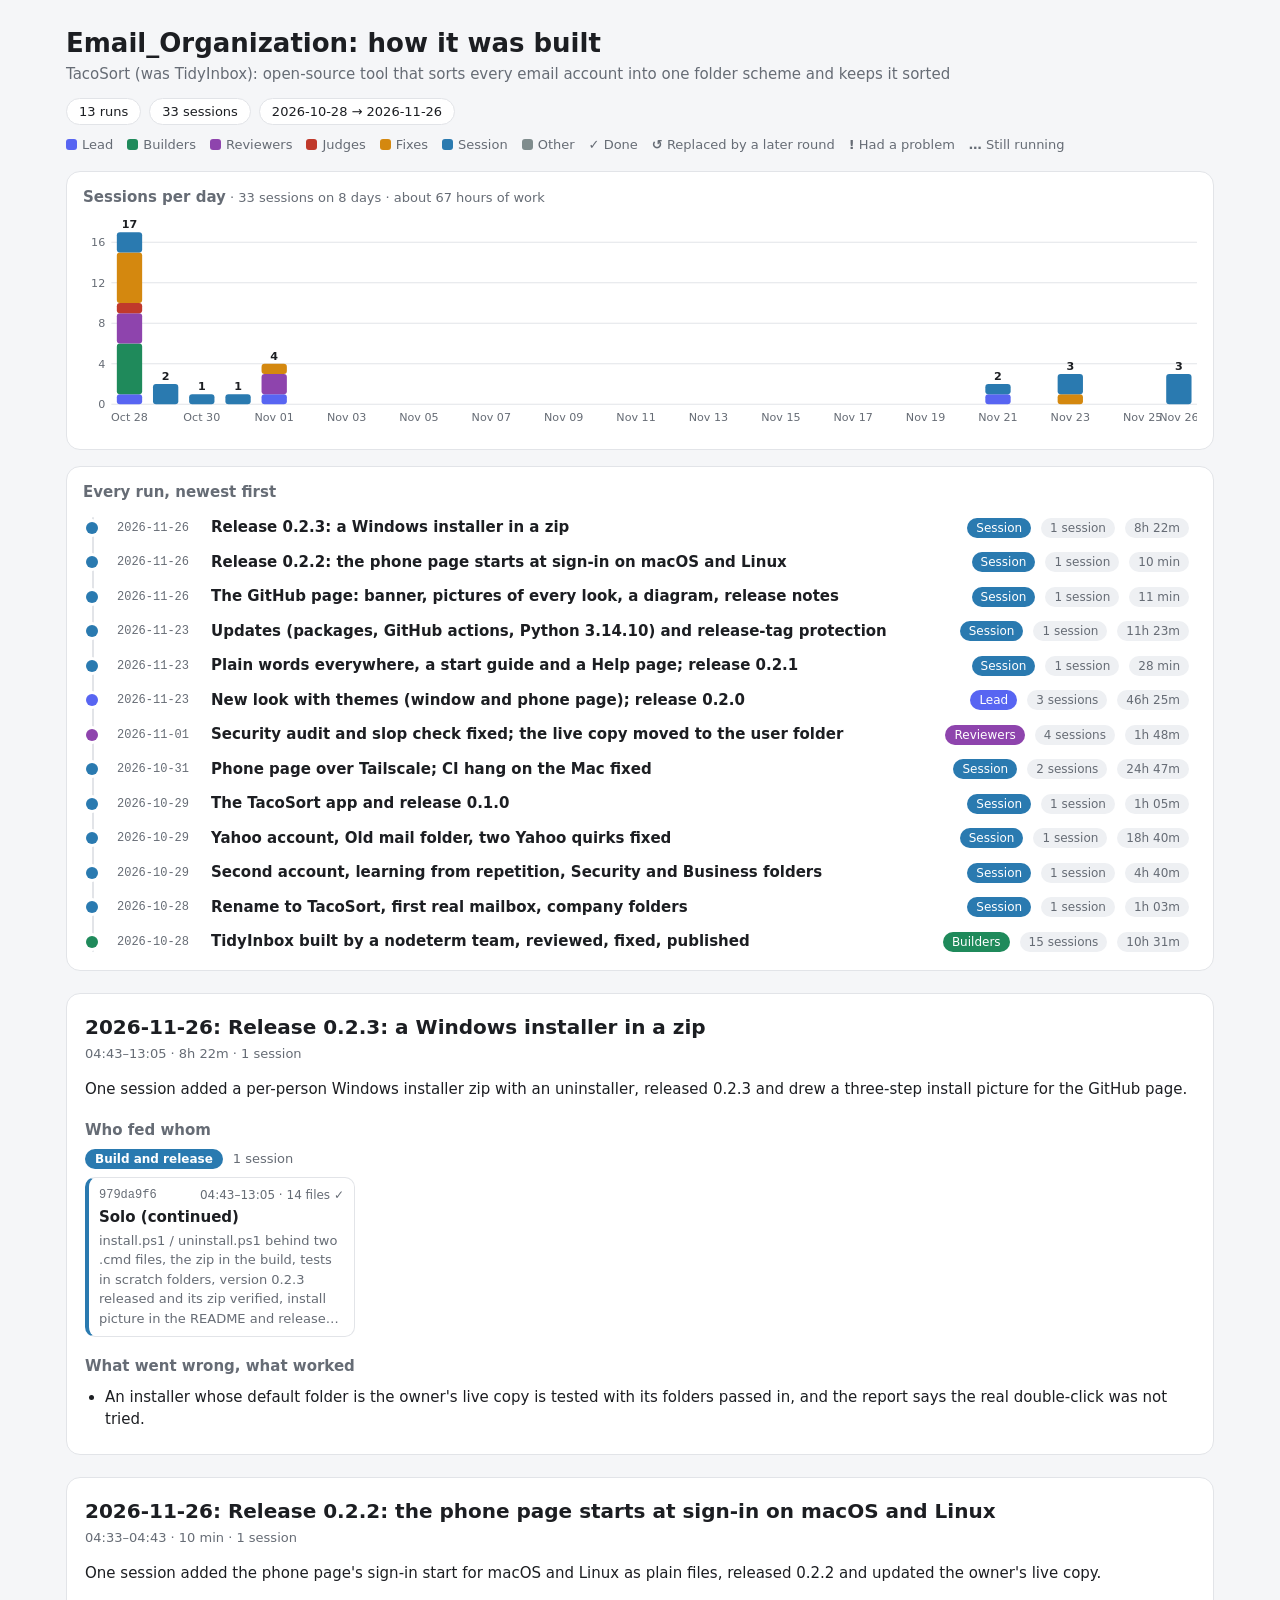
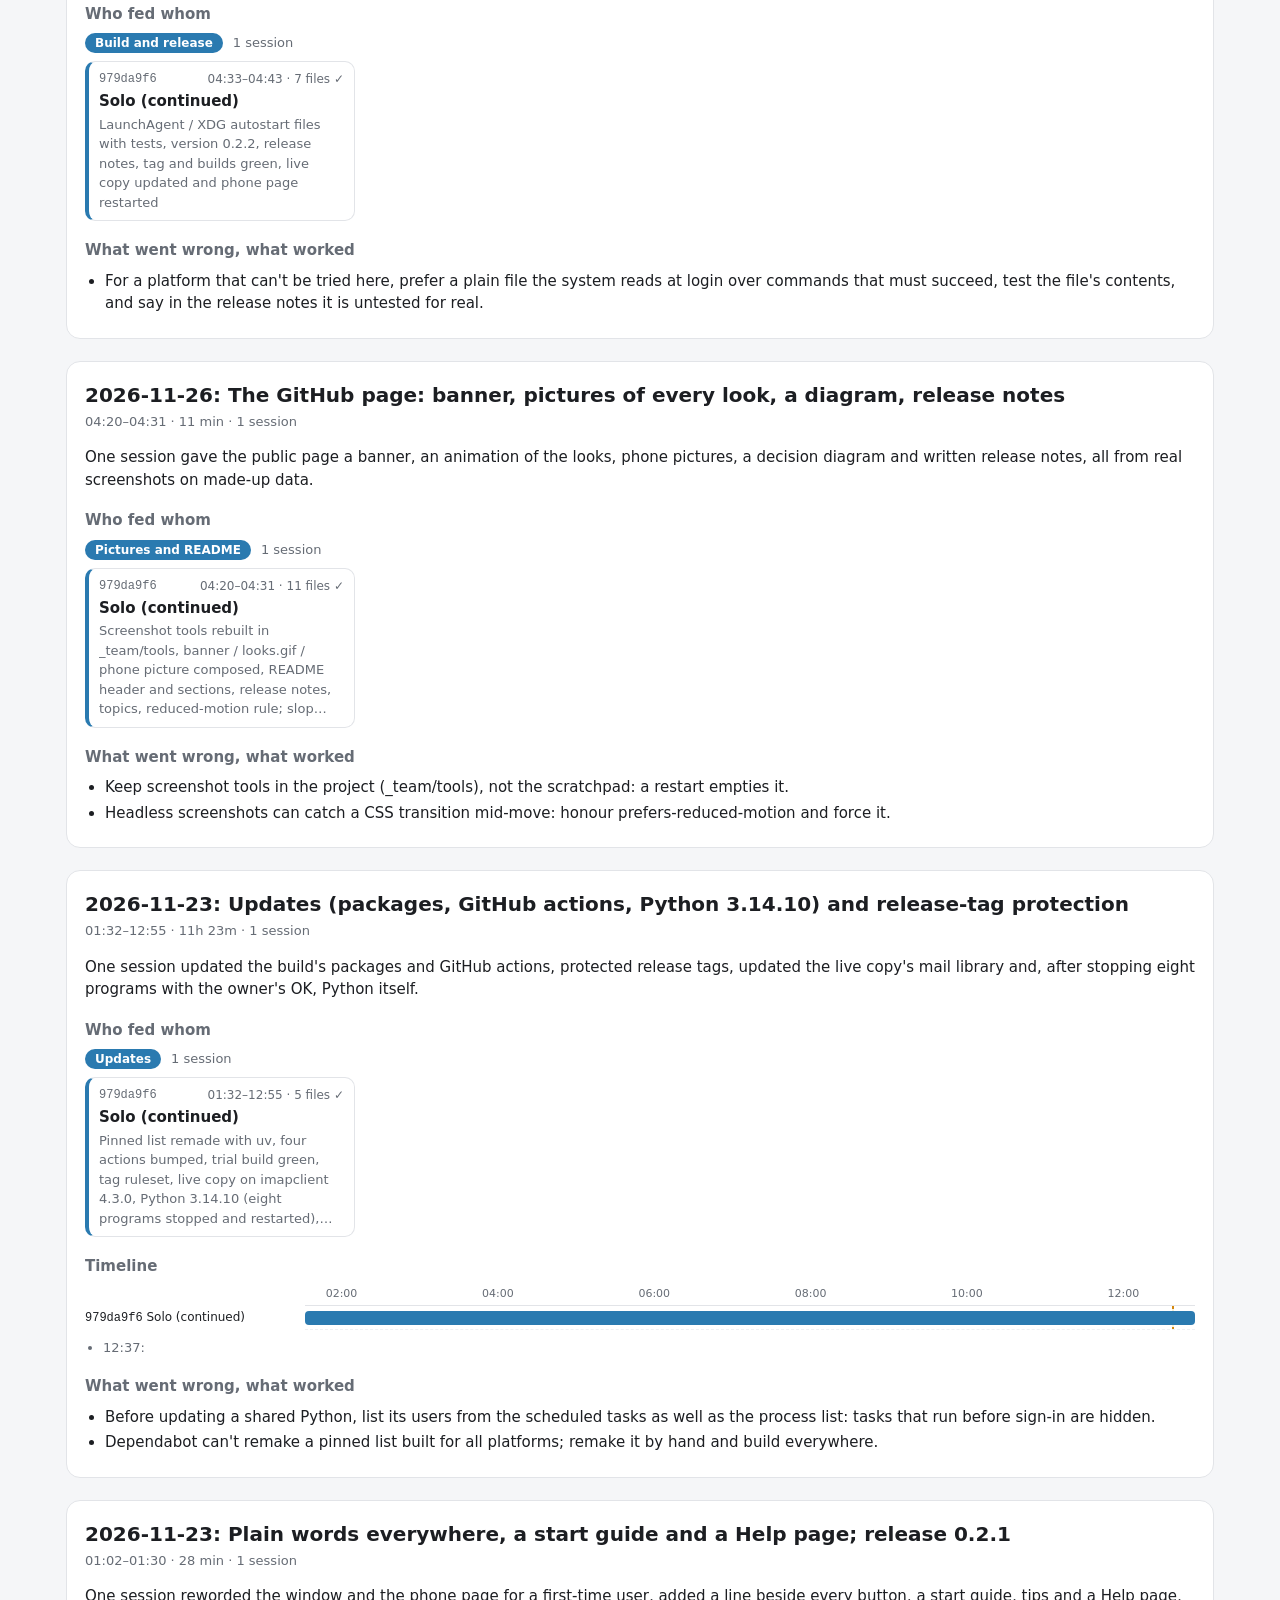
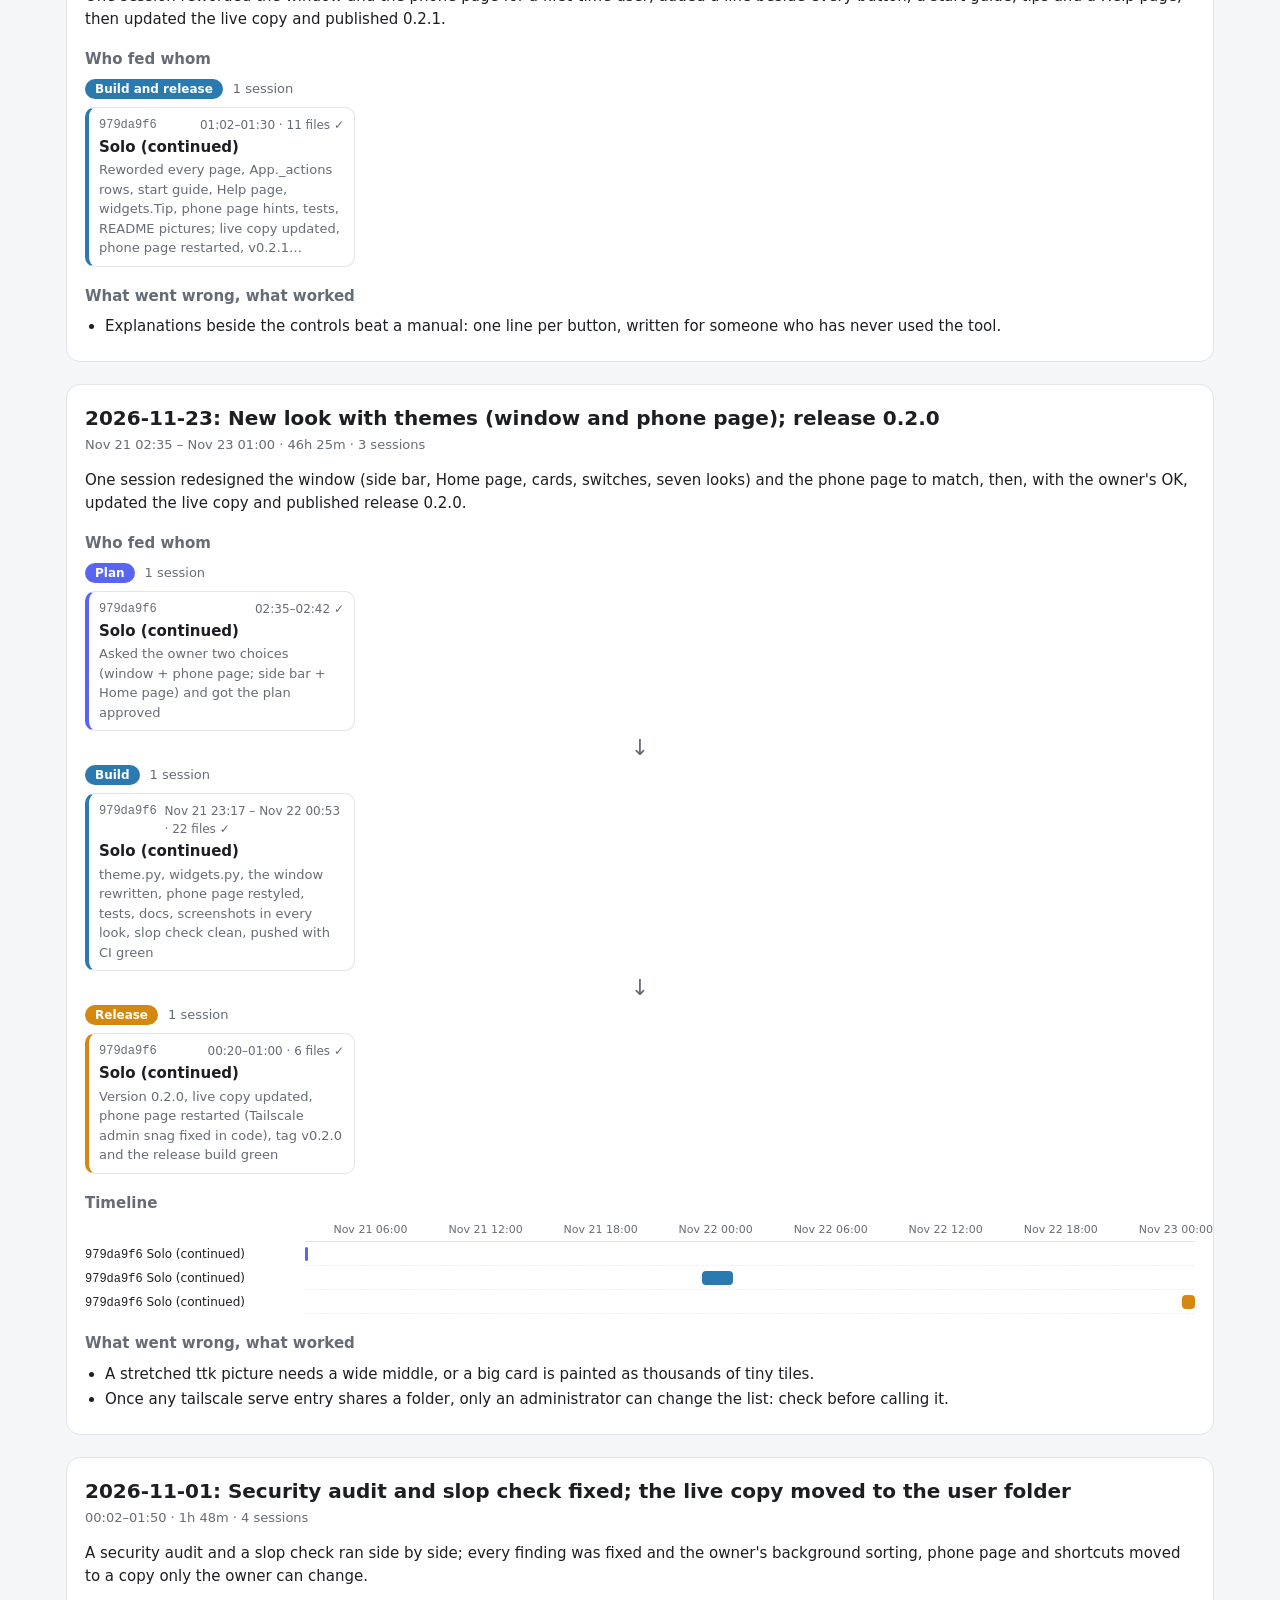
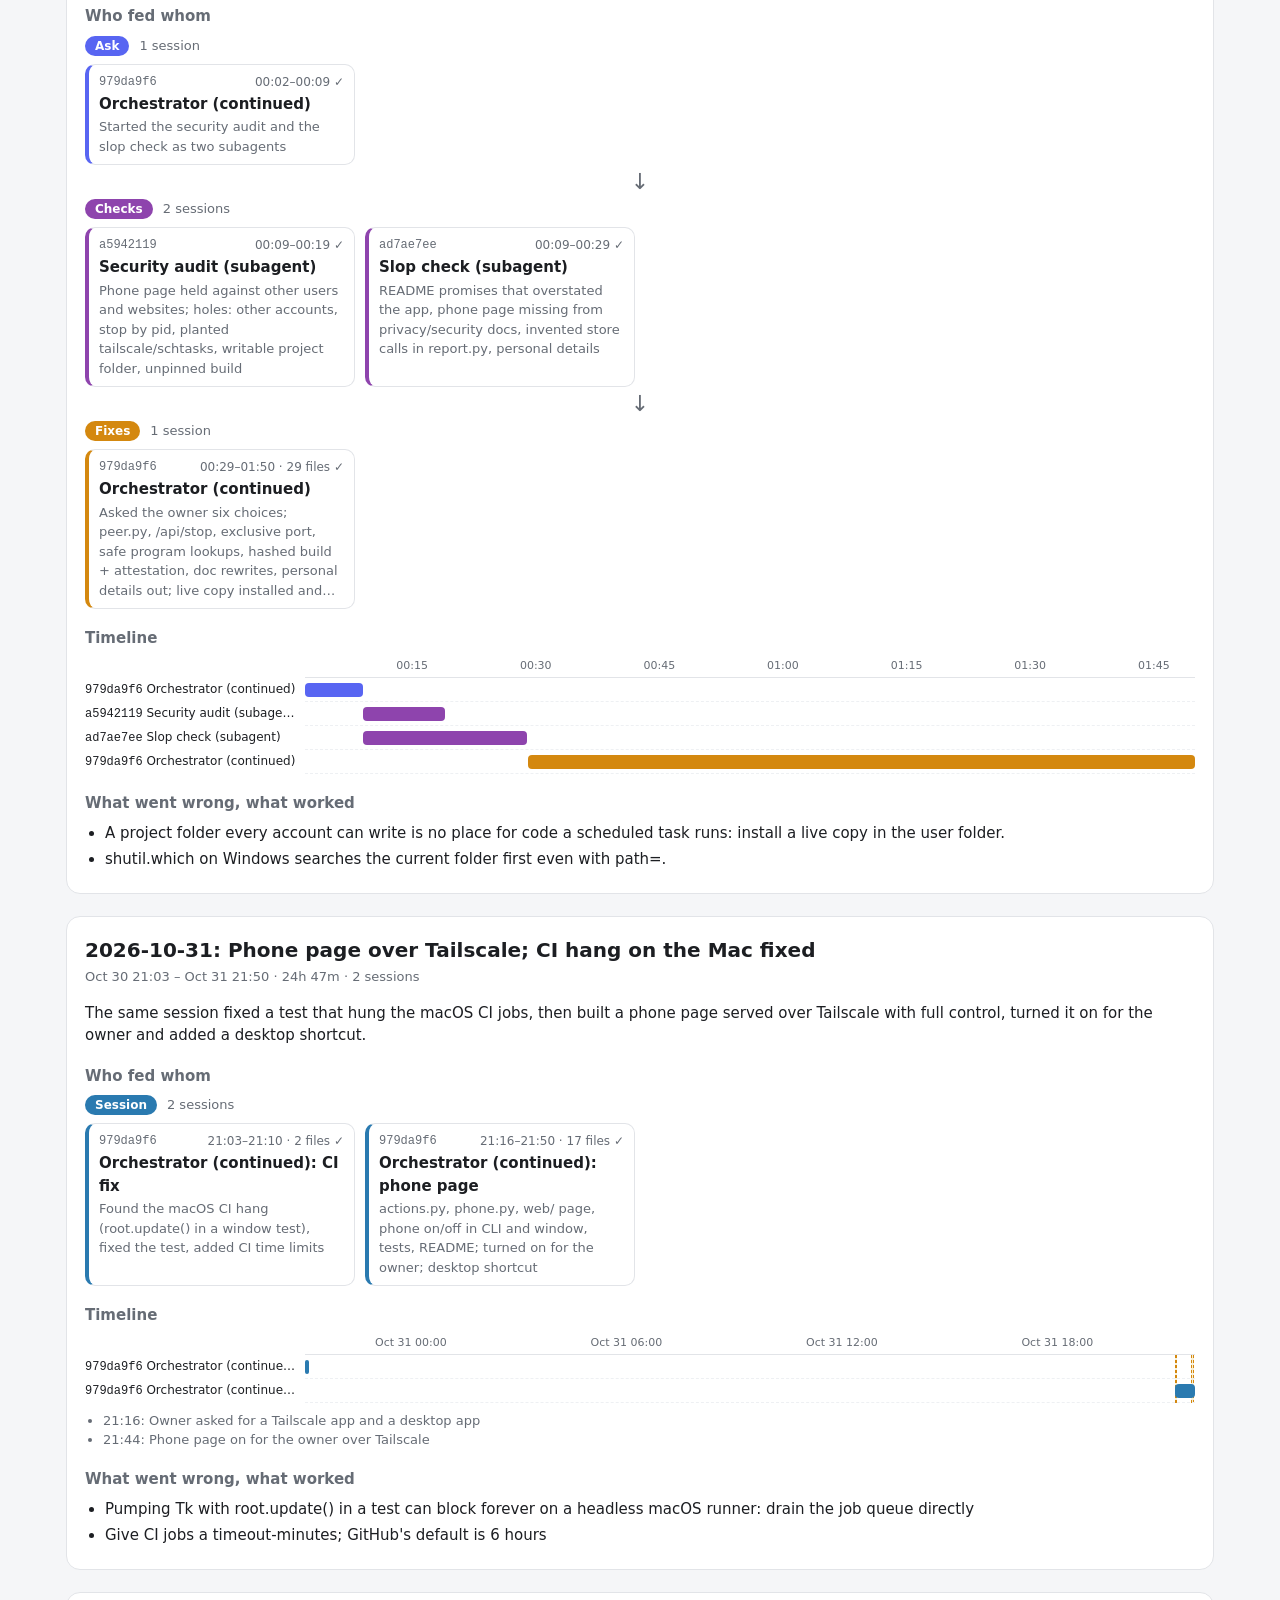
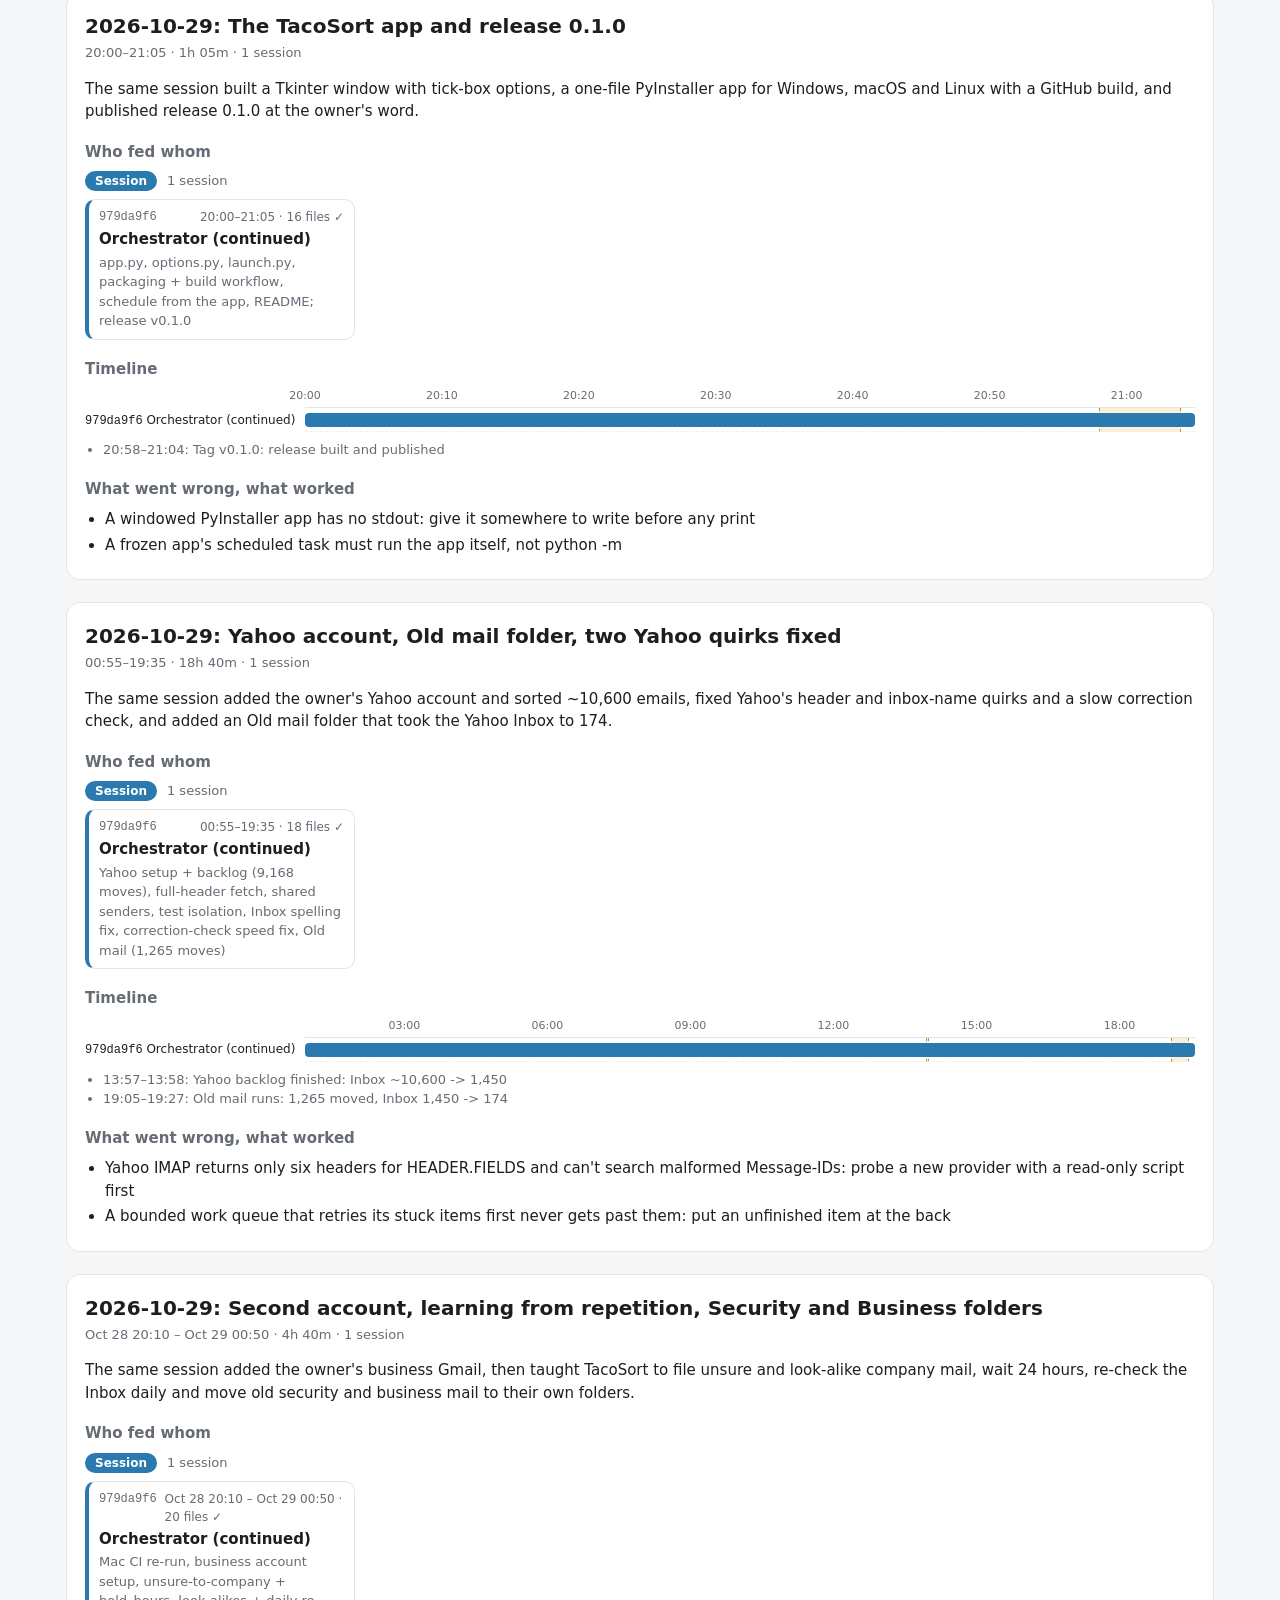
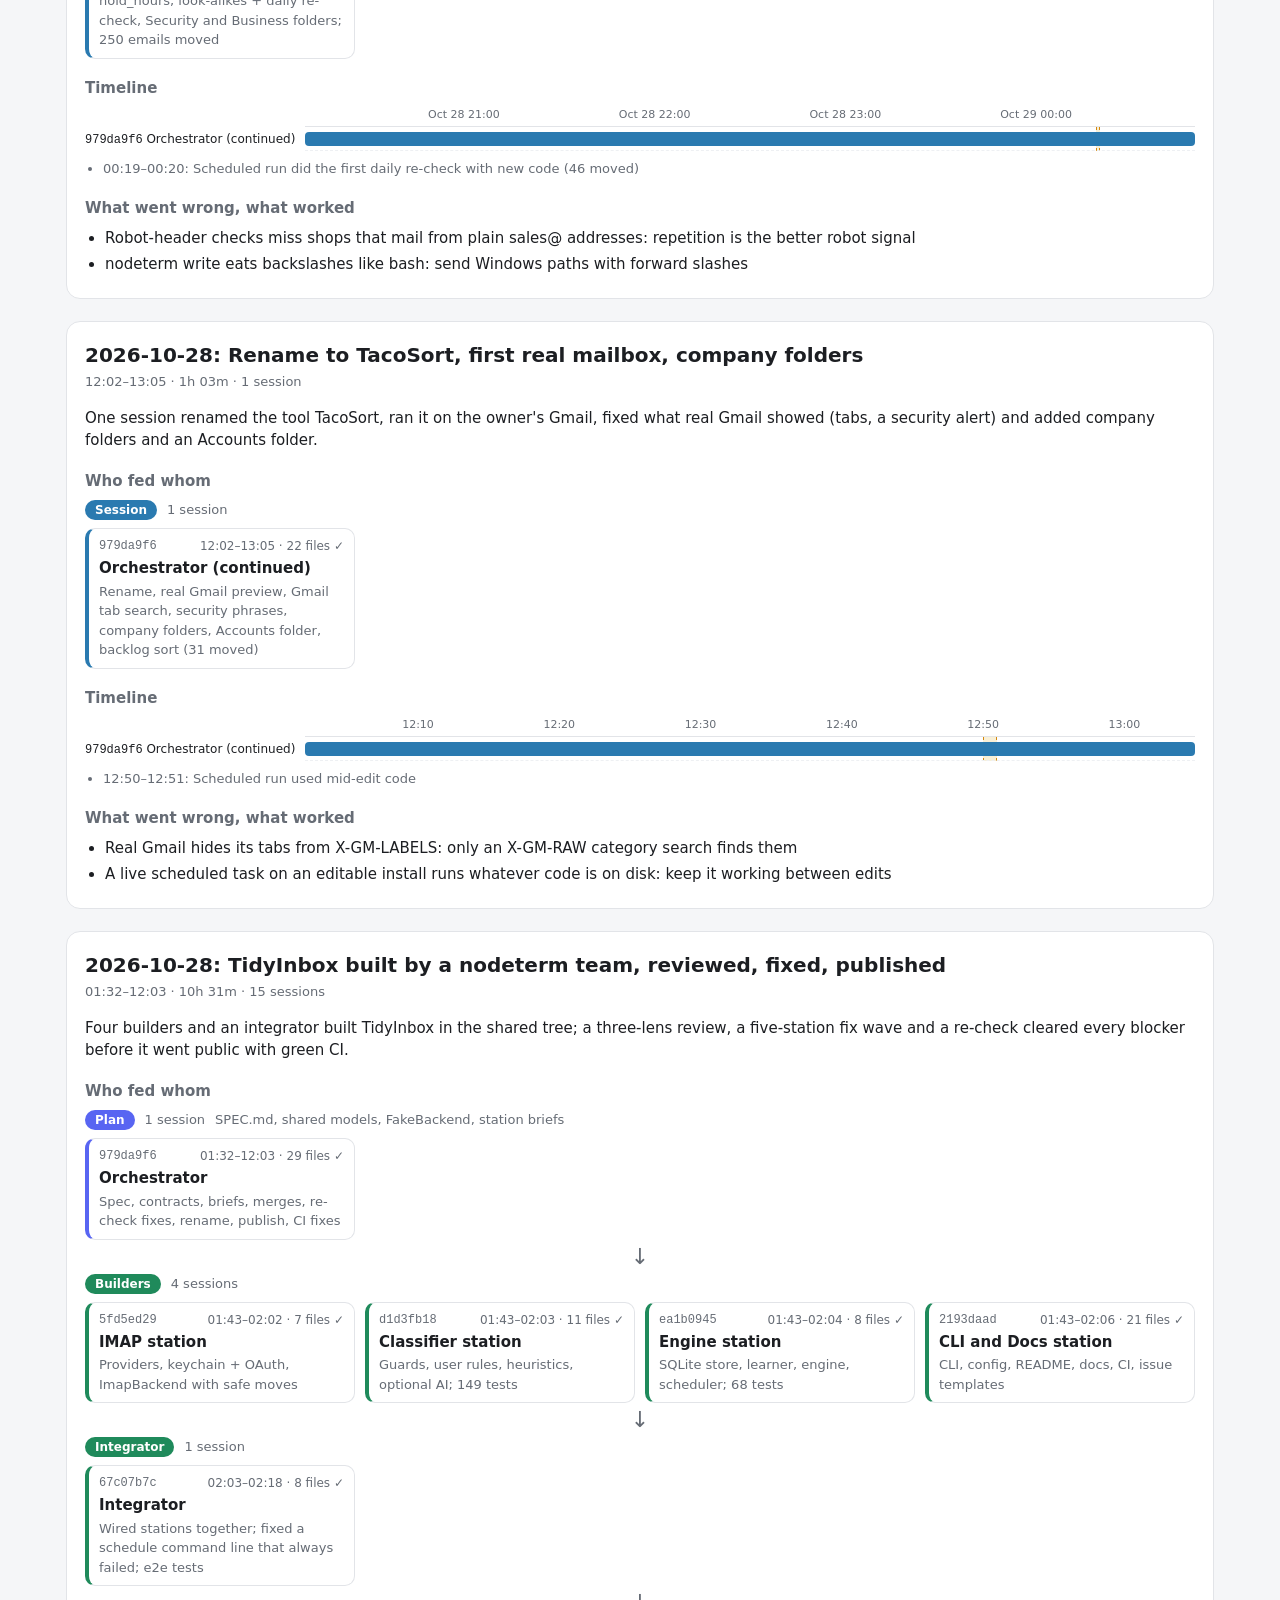
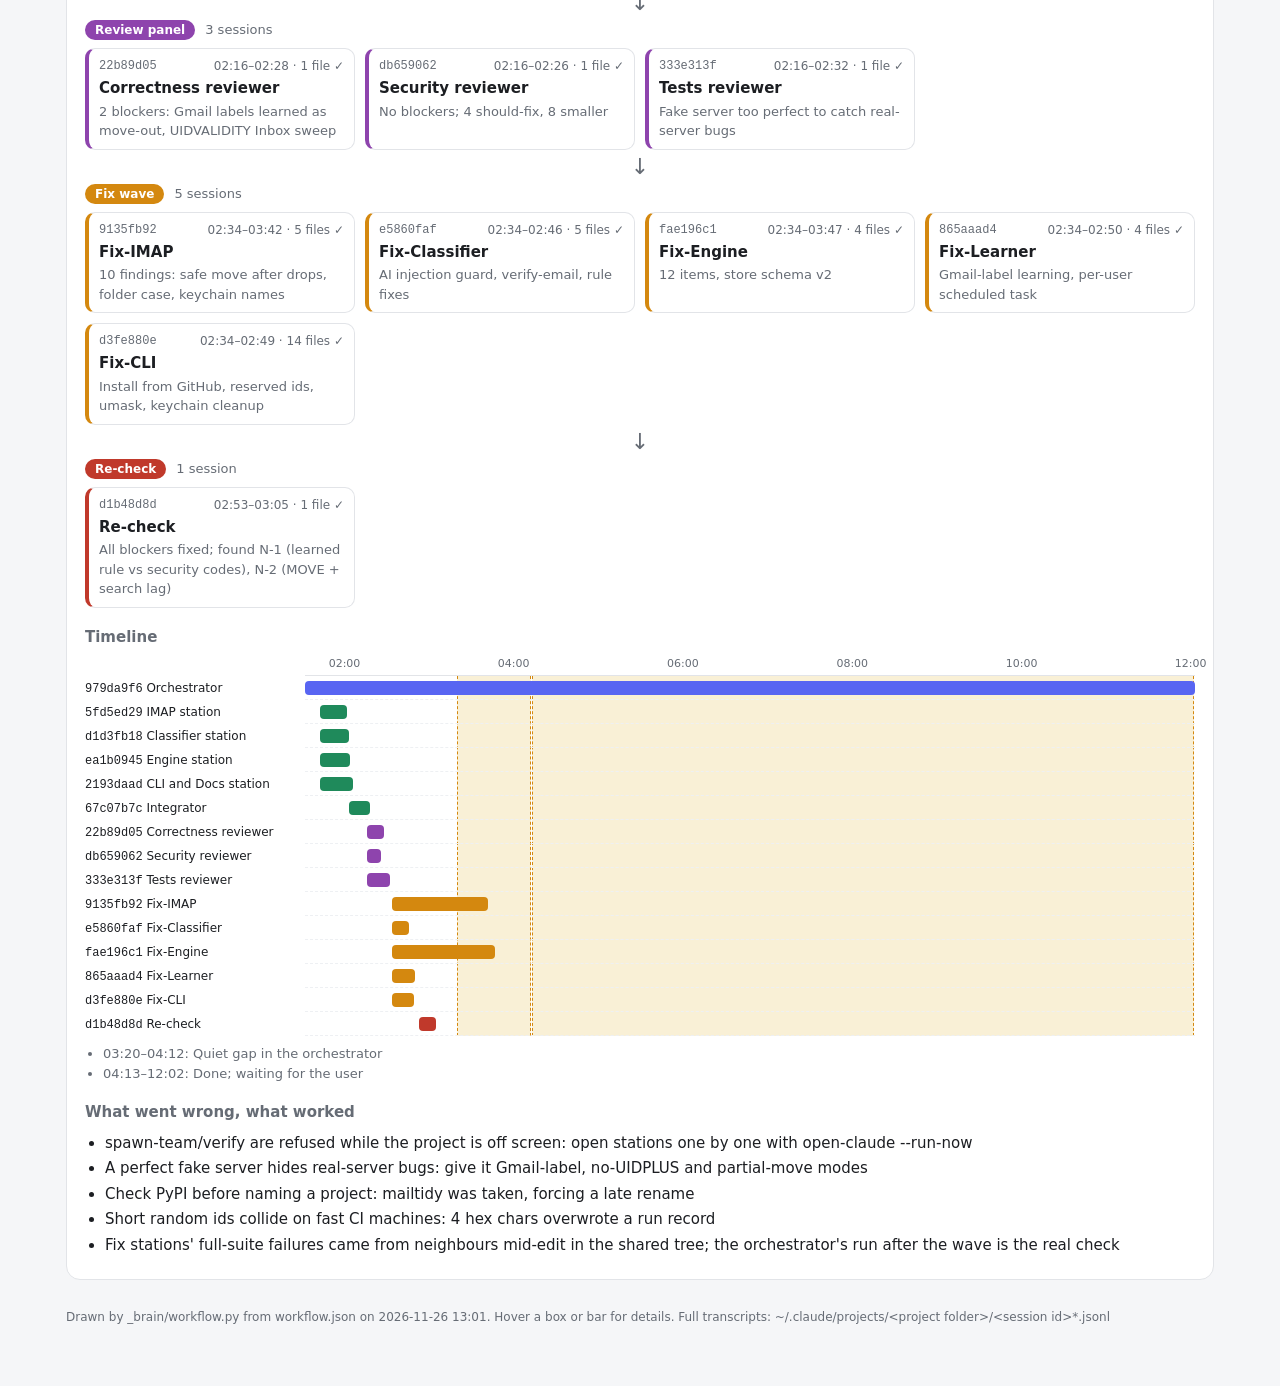
==== commit eba783af: "Save progress 2026-11-26: release 0.2.3 (Windows installer zip) and a three-step install picture - P" ====
--- a/WORKFLOW.html
+++ b/WORKFLOW.html
@@ -66,11 +66,11 @@
 <body><div class="wrap">
 <h1>Email_Organization: how it was built</h1>
 <div class="muted">TacoSort (was TidyInbox): open-source tool that sorts every email account into one folder scheme and keeps it sorted</div>
-<div class="chips"><span class="chip">12 runs</span><span class="chip">32 sessions</span><span class="chip">2026-10-28 → 2026-11-26</span></div>
+<div class="chips"><span class="chip">13 runs</span><span class="chip">33 sessions</span><span class="chip">2026-10-28 → 2026-11-26</span></div>
 <div class="legend"><span><span class="sw" style="background:var(--lead)"></span>Lead</span><span><span class="sw" style="background:var(--build)"></span>Builders</span><span><span class="sw" style="background:var(--review)"></span>Reviewers</span><span><span class="sw" style="background:var(--judge)"></span>Judges</span><span><span class="sw" style="background:var(--fix)"></span>Fixes</span><span><span class="sw" style="background:var(--solo)"></span>Session</span><span><span class="sw" style="background:var(--other)"></span>Other</span><span><b>✓</b> Done</span><span><b>↺</b> Replaced by a later round</span><span><b>!</b> Had a problem</span><span><b>…</b> Still running</span></div>
-<div class="panel chart"><h3 style="margin-top:0">Sessions per day<span class="muted small" style="font-weight:400"> · 32 sessions on 8 days · about 59 hours of work</span></h3><svg viewBox="0 0 1100 220" role="img" aria-label="Sessions per day"><line class="grid" x1="28" x2="1100" y1="186.0" y2="186.0"/><text class="lbl" x="22" y="190.0" text-anchor="end">0</text><line class="grid" x1="28" x2="1100" y1="146.0" y2="146.0"/><text class="lbl" x="22" y="150.0" text-anchor="end">4</text><line class="grid" x1="28" x2="1100" y1="106.0" y2="106.0"/><text class="lbl" x="22" y="110.0" text-anchor="end">8</text><line class="grid" x1="28" x2="1100" y1="66.0" y2="66.0"/><text class="lbl" x="22" y="70.0" text-anchor="end">12</text><line class="grid" x1="28" x2="1100" y1="26.0" y2="26.0"/><text class="lbl" x="22" y="30.0" text-anchor="end">16</text><rect x="33.4" y="176.0" width="25.0" height="10.0" rx="3" fill="var(--lead)"><title>2026-10-28: 1 lead</title></rect><rect x="33.4" y="126.0" width="25.0" height="50.0" rx="3" fill="var(--build)"><title>2026-10-28: 5 builders</title></rect><rect x="33.4" y="96.0" width="25.0" height="30.0" rx="3" fill="var(--review)"><title>2026-10-28: 3 reviewers</title></rect><rect x="33.4" y="86.0" width="25.0" height="10.0" rx="3" fill="var(--judge)"><title>2026-10-28: 1 judges</title></rect><rect x="33.4" y="36.0" width="25.0" height="50.0" rx="3" fill="var(--fix)"><title>2026-10-28: 5 fixes</title></rect><rect x="33.4" y="16.0" width="25.0" height="20.0" rx="3" fill="var(--solo)"><title>2026-10-28: 2 session</title></rect><text class="num" x="45.9" y="12.0" text-anchor="middle">17</text><text class="lbl" x="45.9" y="202" text-anchor="middle">Oct 28</text><rect x="69.1" y="166.0" width="25.0" height="20.0" rx="3" fill="var(--solo)"><title>2026-10-29: 2 session</title></rect><text class="num" x="81.6" y="162.0" text-anchor="middle">2</text><rect x="104.8" y="176.0" width="25.0" height="10.0" rx="3" fill="var(--solo)"><title>2026-10-30: 1 session</title></rect><text class="num" x="117.3" y="172.0" text-anchor="middle">1</text><text class="lbl" x="117.3" y="202" text-anchor="middle">Oct 30</text><rect x="140.6" y="176.0" width="25.0" height="10.0" rx="3" fill="var(--solo)"><title>2026-10-31: 1 session</title></rect><text class="num" x="153.1" y="172.0" text-anchor="middle">1</text><rect x="176.3" y="176.0" width="25.0" height="10.0" rx="3" fill="var(--lead)"><title>2026-11-01: 1 lead</title></rect><rect x="176.3" y="156.0" width="25.0" height="20.0" rx="3" fill="var(--review)"><title>2026-11-01: 2 reviewers</title></rect><rect x="176.3" y="146.0" width="25.0" height="10.0" rx="3" fill="var(--fix)"><title>2026-11-01: 1 fixes</title></rect><text class="num" x="188.8" y="142.0" text-anchor="middle">4</text><text class="lbl" x="188.8" y="202" text-anchor="middle">Nov 01</text><text class="lbl" x="260.3" y="202" text-anchor="middle">Nov 03</text><text class="lbl" x="331.7" y="202" text-anchor="middle">Nov 05</text><text class="lbl" x="403.2" y="202" text-anchor="middle">Nov 07</text><text class="lbl" x="474.7" y="202" text-anchor="middle">Nov 09</text><text class="lbl" x="546.1" y="202" text-anchor="middle">Nov 11</text><text class="lbl" x="617.6" y="202" text-anchor="middle">Nov 13</text><text class="lbl" x="689.1" y="202" text-anchor="middle">Nov 15</text><text class="lbl" x="760.5" y="202" text-anchor="middle">Nov 17</text><text class="lbl" x="832.0" y="202" text-anchor="middle">Nov 19</text><rect x="891.0" y="176.0" width="25.0" height="10.0" rx="3" fill="var(--lead)"><title>2026-11-21: 1 lead</title></rect><rect x="891.0" y="166.0" width="25.0" height="10.0" rx="3" fill="var(--solo)"><title>2026-11-21: 1 session</title></rect><text class="num" x="903.5" y="162.0" text-anchor="middle">2</text><text class="lbl" x="903.5" y="202" text-anchor="middle">Nov 21</text><rect x="962.4" y="176.0" width="25.0" height="10.0" rx="3" fill="var(--fix)"><title>2026-11-23: 1 fixes</title></rect><rect x="962.4" y="156.0" width="25.0" height="20.0" rx="3" fill="var(--solo)"><title>2026-11-23: 2 session</title></rect><text class="num" x="974.9" y="152.0" text-anchor="middle">3</text><text class="lbl" x="974.9" y="202" text-anchor="middle">Nov 23</text><text class="lbl" x="1046.4" y="202" text-anchor="middle">Nov 25</text><rect x="1069.6" y="166.0" width="25.0" height="20.0" rx="3" fill="var(--solo)"><title>2026-11-26: 2 session</title></rect><text class="num" x="1082.1" y="162.0" text-anchor="middle">2</text><text class="lbl" x="1082.1" y="202" text-anchor="middle">Nov 26</text></svg></div>
-<div class="panel"><h3 style="margin-top:0">Every run, newest first</h3><nav class="tl"><a href="#run0" style="--k:var(--solo)"><span class="dot"></span><span class="date">2026-11-26</span><span class="t">Release 0.2.2: the phone page starts at sign-in on macOS and Linux</span><span class="tag k">Session</span><span class="tag">1 session</span><span class="tag">10 min</span></a><a href="#run1" style="--k:var(--solo)"><span class="dot"></span><span class="date">2026-11-26</span><span class="t">The GitHub page: banner, pictures of every look, a diagram, release notes</span><span class="tag k">Session</span><span class="tag">1 session</span><span class="tag">11 min</span></a><a href="#run2" style="--k:var(--solo)"><span class="dot"></span><span class="date">2026-11-23</span><span class="t">Updates (packages, GitHub actions, Python 3.14.10) and release-tag protection</span><span class="tag k">Session</span><span class="tag">1 session</span><span class="tag">11h 23m</span></a><a href="#run3" style="--k:var(--solo)"><span class="dot"></span><span class="date">2026-11-23</span><span class="t">Plain words everywhere, a start guide and a Help page; release 0.2.1</span><span class="tag k">Session</span><span class="tag">1 session</span><span class="tag">28 min</span></a><a href="#run4" style="--k:var(--lead)"><span class="dot"></span><span class="date">2026-11-23</span><span class="t">New look with themes (window and phone page); release 0.2.0</span><span class="tag k">Lead</span><span class="tag">3 sessions</span><span class="tag">46h 25m</span></a><a href="#run5" style="--k:var(--review)"><span class="dot"></span><span class="date">2026-11-01</span><span class="t">Security audit and slop check fixed; the live copy moved to the user folder</span><span class="tag k">Reviewers</span><span class="tag">4 sessions</span><span class="tag">1h 48m</span></a><a href="#run6" style="--k:var(--solo)"><span class="dot"></span><span class="date">2026-10-31</span><span class="t">Phone page over Tailscale; CI hang on the Mac fixed</span><span class="tag k">Session</span><span class="tag">2 sessions</span><span class="tag">24h 47m</span></a><a href="#run7" style="--k:var(--solo)"><span class="dot"></span><span class="date">2026-10-29</span><span class="t">The TacoSort app and release 0.1.0</span><span class="tag k">Session</span><span class="tag">1 session</span><span class="tag">1h 05m</span></a><a href="#run8" style="--k:var(--solo)"><span class="dot"></span><span class="date">2026-10-29</span><span class="t">Yahoo account, Old mail folder, two Yahoo quirks fixed</span><span class="tag k">Session</span><span class="tag">1 session</span><span class="tag">18h 40m</span></a><a href="#run9" style="--k:var(--solo)"><span class="dot"></span><span class="date">2026-10-29</span><span class="t">Second account, learning from repetition, Security and Business folders</span><span class="tag k">Session</span><span class="tag">1 session</span><span class="tag">4h 40m</span></a><a href="#run10" style="--k:var(--solo)"><span class="dot"></span><span class="date">2026-10-28</span><span class="t">Rename to TacoSort, first real mailbox, company folders</span><span class="tag k">Session</span><span class="tag">1 session</span><span class="tag">1h 03m</span></a><a href="#run11" style="--k:var(--build)"><span class="dot"></span><span class="date">2026-10-28</span><span class="t">TidyInbox built by a nodeterm team, reviewed, fixed, published</span><span class="tag k">Builders</span><span class="tag">15 sessions</span><span class="tag">10h 31m</span></a></nav></div>
-<section class="run" id="run0"><h2>2026-11-26: Release 0.2.2: the phone page starts at sign-in on macOS and Linux</h2><div class="muted small">04:33–04:43 · 10 min · 1 session</div><p>One session added the phone page&#x27;s sign-in start for macOS and Linux as plain files, released 0.2.2 and updated the owner&#x27;s live copy.</p><h3>Who fed whom</h3><div class="stage"><div class="stage-head"><span class="pill" style="background:var(--solo)">Build and release</span><span class="muted small">1 session</span></div><div class="boxes"><div class="box done" style="--k:var(--solo)" title="LaunchAgent / XDG autostart files with tests, version 0.2.2, release notes, tag and builds green, live copy updated and phone page restarted"><div class="top"><span class="id">979da9f6</span><span>04:33–04:43 · 7 files <span class="badge" title="Done">✓</span></span></div><div class="role">Solo (continued)</div><div class="did">LaunchAgent / XDG autostart files with tests, version 0.2.2, release notes, tag and builds green, live copy updated and phone page restarted</div></div></div></div><h3>What went wrong, what worked</h3><ul class="lessons"><li>For a platform that can&#x27;t be tried here, prefer a plain file the system reads at login over commands that must succeed, test the file&#x27;s contents, and say in the release notes it is untested for real.</li></ul></section><section class="run" id="run1"><h2>2026-11-26: The GitHub page: banner, pictures of every look, a diagram, release notes</h2><div class="muted small">04:20–04:31 · 11 min · 1 session</div><p>One session gave the public page a banner, an animation of the looks, phone pictures, a decision diagram and written release notes, all from real screenshots on made-up data.</p><h3>Who fed whom</h3><div class="stage"><div class="stage-head"><span class="pill" style="background:var(--solo)">Pictures and README</span><span class="muted small">1 session</span></div><div class="boxes"><div class="box done" style="--k:var(--solo)" title="Screenshot tools rebuilt in _team/tools, banner / looks.gif / phone picture composed, README header and sections, release notes, topics, reduced-motion rule; slop check fixed 3 badges"><div class="top"><span class="id">979da9f6</span><span>04:20–04:31 · 11 files <span class="badge" title="Done">✓</span></span></div><div class="role">Solo (continued)</div><div class="did">Screenshot tools rebuilt in _team/tools, banner / looks.gif / phone picture composed, README header and sections, release notes, topics, reduced-motion rule; slop check fixed 3 badges</div></div></div></div><h3>What went wrong, what worked</h3><ul class="lessons"><li>Keep screenshot tools in the project (_team/tools), not the scratchpad: a restart empties it.</li><li>Headless screenshots can catch a CSS transition mid-move: honour prefers-reduced-motion and force it.</li></ul></section><section class="run" id="run2"><h2>2026-11-23: Updates (packages, GitHub actions, Python 3.14.10) and release-tag protection</h2><div class="muted small">01:32–12:55 · 11h 23m · 1 session</div><p>One session updated the build&#x27;s packages and GitHub actions, protected release tags, updated the live copy&#x27;s mail library and, after stopping eight programs with the owner&#x27;s OK, Python itself.</p><h3>Who fed whom</h3><div class="stage"><div class="stage-head"><span class="pill" style="background:var(--solo)">Updates</span><span class="muted small">1 session</span></div><div class="boxes"><div class="box done" style="--k:var(--solo)" title="Pinned list remade with uv, four actions bumped, trial build green, tag ruleset, live copy on imapclient 4.3.0, Python 3.14.10 (eight programs stopped and restarted), server and Tailscale app updates at the owner&#x27;s request"><div class="top"><span class="id">979da9f6</span><span>01:32–12:55 · 5 files <span class="badge" title="Done">✓</span></span></div><div class="role">Solo (continued)</div><div class="did">Pinned list remade with uv, four actions bumped, trial build green, tag ruleset, live copy on imapclient 4.3.0, Python 3.14.10 (eight programs stopped and restarted), server and Tailscale app updates at the owner&#x27;s request</div></div></div></div><h3>Timeline</h3><div class="gantt" style="--lbl:220px"><div class="axis"><span class="tick" style="left:4.10%">02:00</span><span class="tick" style="left:21.67%">04:00</span><span class="tick" style="left:39.24%">06:00</span><span class="tick" style="left:56.81%">08:00</span><span class="tick" style="left:74.38%">10:00</span><span class="tick" style="left:91.95%">12:00</span></div><div class="band-wrap"><div class="band" style="left:97.36%;width:0.30%" title=""></div></div><div class="row"><div class="lbl" title="979da9f6 · Solo (continued) · 01:32–12:55 (11h 23m)"><span class="id">979da9f6</span> Solo (continued)</div><div class="track"><div class="bar done" style="--k:var(--solo);left:0.00%;width:100.00%" title="979da9f6 · Solo (continued) · 01:32–12:55 (11h 23m)"></div></div></div></div><ul class="events"><li>12:37: </li></ul><h3>What went wrong, what worked</h3><ul class="lessons"><li>Before updating a shared Python, list its users from the scheduled tasks as well as the process list: tasks that run before sign-in are hidden.</li><li>Dependabot can&#x27;t remake a pinned list built for all platforms; remake it by hand and build everywhere.</li></ul></section><section class="run" id="run3"><h2>2026-11-23: Plain words everywhere, a start guide and a Help page; release 0.2.1</h2><div class="muted small">01:02–01:30 · 28 min · 1 session</div><p>One session reworded the window and the phone page for a first-time user, added a line beside every button, a start guide, tips and a Help page, then updated the live copy and published 0.2.1.</p><h3>Who fed whom</h3><div class="stage"><div class="stage-head"><span class="pill" style="background:var(--solo)">Build and release</span><span class="muted small">1 session</span></div><div class="boxes"><div class="box done" style="--k:var(--solo)" title="Reworded every page, App._actions rows, start guide, Help page, widgets.Tip, phone page hints, tests, README pictures; live copy updated, phone page restarted, v0.2.1 released"><div class="top"><span class="id">979da9f6</span><span>01:02–01:30 · 11 files <span class="badge" title="Done">✓</span></span></div><div class="role">Solo (continued)</div><div class="did">Reworded every page, App._actions rows, start guide, Help page, widgets.Tip, phone page hints, tests, README pictures; live copy updated, phone page restarted, v0.2.1 released</div></div></div></div><h3>What went wrong, what worked</h3><ul class="lessons"><li>Explanations beside the controls beat a manual: one line per button, written for someone who has never used the tool.</li></ul></section><section class="run" id="run4"><h2>2026-11-23: New look with themes (window and phone page); release 0.2.0</h2><div class="muted small">Nov 21 02:35 – Nov 23 01:00 · 46h 25m · 3 sessions</div><p>One session redesigned the window (side bar, Home page, cards, switches, seven looks) and the phone page to match, then, with the owner&#x27;s OK, updated the live copy and published release 0.2.0.</p><h3>Who fed whom</h3><div class="stage"><div class="stage-head"><span class="pill" style="background:var(--lead)">Plan</span><span class="muted small">1 session</span></div><div class="boxes"><div class="box done" style="--k:var(--lead)" title="Asked the owner two choices (window + phone page; side bar + Home page) and got the plan approved"><div class="top"><span class="id">979da9f6</span><span>02:35–02:42 <span class="badge" title="Done">✓</span></span></div><div class="role">Solo (continued)</div><div class="did">Asked the owner two choices (window + phone page; side bar + Home page) and got the plan approved</div></div></div></div><div class="arrow">↓</div><div class="stage"><div class="stage-head"><span class="pill" style="background:var(--solo)">Build</span><span class="muted small">1 session</span></div><div class="boxes"><div class="box done" style="--k:var(--solo)" title="theme.py, widgets.py, the window rewritten, phone page restyled, tests, docs, screenshots in every look, slop check clean, pushed with CI green"><div class="top"><span class="id">979da9f6</span><span>Nov 21 23:17 – Nov 22 00:53 · 22 files <span class="badge" title="Done">✓</span></span></div><div class="role">Solo (continued)</div><div class="did">theme.py, widgets.py, the window rewritten, phone page restyled, tests, docs, screenshots in every look, slop check clean, pushed with CI green</div></div></div></div><div class="arrow">↓</div><div class="stage"><div class="stage-head"><span class="pill" style="background:var(--fix)">Release</span><span class="muted small">1 session</span></div><div class="boxes"><div class="box done" style="--k:var(--fix)" title="Version 0.2.0, live copy updated, phone page restarted (Tailscale admin snag fixed in code), tag v0.2.0 and the release build green"><div class="top"><span class="id">979da9f6</span><span>00:20–01:00 · 6 files <span class="badge" title="Done">✓</span></span></div><div class="role">Solo (continued)</div><div class="did">Version 0.2.0, live copy updated, phone page restarted (Tailscale admin snag fixed in code), tag v0.2.0 and the release build green</div></div></div></div><h3>Timeline</h3><div class="gantt" style="--lbl:220px"><div class="axis"><span class="tick" style="left:7.36%">Nov 21 06:00</span><span class="tick" style="left:20.29%">Nov 21 12:00</span><span class="tick" style="left:33.21%">Nov 21 18:00</span><span class="tick" style="left:46.14%">Nov 22 00:00</span><span class="tick" style="left:59.07%">Nov 22 06:00</span><span class="tick" style="left:71.99%">Nov 22 12:00</span><span class="tick" style="left:84.92%">Nov 22 18:00</span><span class="tick" style="left:97.85%">Nov 23 00:00</span></div><div class="band-wrap"></div><div class="row"><div class="lbl" title="979da9f6 · Solo (continued) · 02:35–02:42 (7 min)"><span class="id">979da9f6</span> Solo (continued)</div><div class="track"><div class="bar done" style="--k:var(--lead);left:0.00%;width:0.25%" title="979da9f6 · Solo (continued) · 02:35–02:42 (7 min)"></div></div></div><div class="row"><div class="lbl" title="979da9f6 · Solo (continued) · Nov 21 23:17 – Nov 22 00:53 (1h 36m)"><span class="id">979da9f6</span> Solo (continued)</div><div class="track"><div class="bar done" style="--k:var(--solo);left:44.60%;width:3.45%" title="979da9f6 · Solo (continued) · Nov 21 23:17 – Nov 22 00:53 (1h 36m)"></div></div></div><div class="row"><div class="lbl" title="979da9f6 · Solo (continued) · 00:20–01:00 (40 min)"><span class="id">979da9f6</span> Solo (continued)</div><div class="track"><div class="bar done" style="--k:var(--fix);left:98.56%;width:1.44%" title="979da9f6 · Solo (continued) · 00:20–01:00 (40 min)"></div></div></div></div><h3>What went wrong, what worked</h3><ul class="lessons"><li>A stretched ttk picture needs a wide middle, or a big card is painted as thousands of tiny tiles.</li><li>Once any tailscale serve entry shares a folder, only an administrator can change the list: check before calling it.</li></ul></section><section class="run" id="run5"><h2>2026-11-01: Security audit and slop check fixed; the live copy moved to the user folder</h2><div class="muted small">00:02–01:50 · 1h 48m · 4 sessions</div><p>A security audit and a slop check ran side by side; every finding was fixed and the owner&#x27;s background sorting, phone page and shortcuts moved to a copy only the owner can change.</p><h3>Who fed whom</h3><div class="stage"><div class="stage-head"><span class="pill" style="background:var(--lead)">Ask</span><span class="muted small">1 session</span></div><div class="boxes"><div class="box done" style="--k:var(--lead)" title="Started the security audit and the slop check as two subagents"><div class="top"><span class="id">979da9f6</span><span>00:02–00:09 <span class="badge" title="Done">✓</span></span></div><div class="role">Orchestrator (continued)</div><div class="did">Started the security audit and the slop check as two subagents</div></div></div></div><div class="arrow">↓</div><div class="stage"><div class="stage-head"><span class="pill" style="background:var(--review)">Checks</span><span class="muted small">2 sessions</span></div><div class="boxes"><div class="box done" style="--k:var(--review)" title="Phone page held against other users and websites; holes: other accounts, stop by pid, planted tailscale/schtasks, writable project folder, unpinned build"><div class="top"><span class="id">a5942119</span><span>00:09–00:19 <span class="badge" title="Done">✓</span></span></div><div class="role">Security audit (subagent)</div><div class="did">Phone page held against other users and websites; holes: other accounts, stop by pid, planted tailscale/schtasks, writable project folder, unpinned build</div></div><div class="box done" style="--k:var(--review)" title="README promises that overstated the app, phone page missing from privacy/security docs, invented store calls in report.py, personal details"><div class="top"><span class="id">ad7ae7ee</span><span>00:09–00:29 <span class="badge" title="Done">✓</span></span></div><div class="role">Slop check (subagent)</div><div class="did">README promises that overstated the app, phone page missing from privacy/security docs, invented store calls in report.py, personal details</div></div></div></div><div class="arrow">↓</div><div class="stage"><div class="stage-head"><span class="pill" style="background:var(--fix)">Fixes</span><span class="muted small">1 session</span></div><div class="boxes"><div class="box done" style="--k:var(--fix)" title="Asked the owner six choices; peer.py, /api/stop, exclusive port, safe program lookups, hashed build + attestation, doc rewrites, personal details out; live copy installed and switched over, verified through Tailscale"><div class="top"><span class="id">979da9f6</span><span>00:29–01:50 · 29 files <span class="badge" title="Done">✓</span></span></div><div class="role">Orchestrator (continued)</div><div class="did">Asked the owner six choices; peer.py, /api/stop, exclusive port, safe program lookups, hashed build + attestation, doc rewrites, personal details out; live copy installed and switched over, verified through Tailscale</div></div></div></div><h3>Timeline</h3><div class="gantt" style="--lbl:220px"><div class="axis"><span class="tick" style="left:12.04%">00:15</span><span class="tick" style="left:25.93%">00:30</span><span class="tick" style="left:39.81%">00:45</span><span class="tick" style="left:53.70%">01:00</span><span class="tick" style="left:67.59%">01:15</span><span class="tick" style="left:81.48%">01:30</span><span class="tick" style="left:95.37%">01:45</span></div><div class="band-wrap"></div><div class="row"><div class="lbl" title="979da9f6 · Orchestrator (continued) · 00:02–00:09 (7 min)"><span class="id">979da9f6</span> Orchestrator (continued)</div><div class="track"><div class="bar done" style="--k:var(--lead);left:0.00%;width:6.48%" title="979da9f6 · Orchestrator (continued) · 00:02–00:09 (7 min)"></div></div></div><div class="row"><div class="lbl" title="a5942119 · Security audit (subagent) · 00:09–00:19 (10 min)"><span class="id">a5942119</span> Security audit (subagent)</div><div class="track"><div class="bar done" style="--k:var(--review);left:6.48%;width:9.26%" title="a5942119 · Security audit (subagent) · 00:09–00:19 (10 min)"></div></div></div><div class="row"><div class="lbl" title="ad7ae7ee · Slop check (subagent) · 00:09–00:29 (20 min)"><span class="id">ad7ae7ee</span> Slop check (subagent)</div><div class="track"><div class="bar done" style="--k:var(--review);left:6.48%;width:18.52%" title="ad7ae7ee · Slop check (subagent) · 00:09–00:29 (20 min)"></div></div></div><div class="row"><div class="lbl" title="979da9f6 · Orchestrator (continued) · 00:29–01:50 (1h 21m)"><span class="id">979da9f6</span> Orchestrator (continued)</div><div class="track"><div class="bar done" style="--k:var(--fix);left:25.00%;width:75.00%" title="979da9f6 · Orchestrator (continued) · 00:29–01:50 (1h 21m)"></div></div></div></div><h3>What went wrong, what worked</h3><ul class="lessons"><li>A project folder every account can write is no place for code a scheduled task runs: install a live copy in the user folder.</li><li>shutil.which on Windows searches the current folder first even with path=.</li></ul></section><section class="run" id="run6"><h2>2026-10-31: Phone page over Tailscale; CI hang on the Mac fixed</h2><div class="muted small">Oct 30 21:03 – Oct 31 21:50 · 24h 47m · 2 sessions</div><p>The same session fixed a test that hung the macOS CI jobs, then built a phone page served over Tailscale with full control, turned it on for the owner and added a desktop shortcut.</p><h3>Who fed whom</h3><div class="stage"><div class="stage-head"><span class="pill" style="background:var(--solo)">Session</span><span class="muted small">2 sessions</span></div><div class="boxes"><div class="box done" style="--k:var(--solo)" title="Found the macOS CI hang (root.update() in a window test), fixed the test, added CI time limits"><div class="top"><span class="id">979da9f6</span><span>21:03–21:10 · 2 files <span class="badge" title="Done">✓</span></span></div><div class="role">Orchestrator (continued): CI fix</div><div class="did">Found the macOS CI hang (root.update() in a window test), fixed the test, added CI time limits</div></div><div class="box done" style="--k:var(--solo)" title="actions.py, phone.py, web/ page, phone on/off in CLI and window, tests, README; turned on for the owner; desktop shortcut"><div class="top"><span class="id">979da9f6</span><span>21:16–21:50 · 17 files <span class="badge" title="Done">✓</span></span></div><div class="role">Orchestrator (continued): phone page</div><div class="did">actions.py, phone.py, web/ page, phone on/off in CLI and window, tests, README; turned on for the owner; desktop shortcut</div></div></div></div><h3>Timeline</h3><div class="gantt" style="--lbl:220px"><div class="axis"><span class="tick" style="left:11.90%">Oct 31 00:00</span><span class="tick" style="left:36.11%">Oct 31 06:00</span><span class="tick" style="left:60.32%">Oct 31 12:00</span><span class="tick" style="left:84.53%">Oct 31 18:00</span></div><div class="band-wrap"><div class="band" style="left:97.71%;width:0.30%" title="Owner asked for a Tailscale app and a desktop app"></div><div class="band" style="left:99.60%;width:0.30%" title="Phone page on for the owner over Tailscale"></div></div><div class="row"><div class="lbl" title="979da9f6 · Orchestrator (continued): CI fix · 21:03–21:10 (7 min)"><span class="id">979da9f6</span> Orchestrator (continued): CI fix</div><div class="track"><div class="bar done" style="--k:var(--solo);left:0.00%;width:0.47%" title="979da9f6 · Orchestrator (continued): CI fix · 21:03–21:10 (7 min)"></div></div></div><div class="row"><div class="lbl" title="979da9f6 · Orchestrator (continued): phone page · 21:16–21:50 (34 min)"><span class="id">979da9f6</span> Orchestrator (continued): phone page</div><div class="track"><div class="bar done" style="--k:var(--solo);left:97.71%;width:2.29%" title="979da9f6 · Orchestrator (continued): phone page · 21:16–21:50 (34 min)"></div></div></div></div><ul class="events"><li>21:16: Owner asked for a Tailscale app and a desktop app</li><li>21:44: Phone page on for the owner over Tailscale</li></ul><h3>What went wrong, what worked</h3><ul class="lessons"><li>Pumping Tk with root.update() in a test can block forever on a headless macOS runner: drain the job queue directly</li><li>Give CI jobs a timeout-minutes; GitHub&#x27;s default is 6 hours</li></ul></section><section class="run" id="run7"><h2>2026-10-29: The TacoSort app and release 0.1.0</h2><div class="muted small">20:00–21:05 · 1h 05m · 1 session</div><p>The same session built a Tkinter window with tick-box options, a one-file PyInstaller app for Windows, macOS and Linux with a GitHub build, and published release 0.1.0 at the owner&#x27;s word.</p><h3>Who fed whom</h3><div class="stage"><div class="stage-head"><span class="pill" style="background:var(--solo)">Session</span><span class="muted small">1 session</span></div><div class="boxes"><div class="box done" style="--k:var(--solo)" title="app.py, options.py, launch.py, packaging + build workflow, schedule from the app, README; release v0.1.0"><div class="top"><span class="id">979da9f6</span><span>20:00–21:05 · 16 files <span class="badge" title="Done">✓</span></span></div><div class="role">Orchestrator (continued)</div><div class="did">app.py, options.py, launch.py, packaging + build workflow, schedule from the app, README; release v0.1.0</div></div></div></div><h3>Timeline</h3><div class="gantt" style="--lbl:220px"><div class="axis"><span class="tick" style="left:0.00%">20:00</span><span class="tick" style="left:15.38%">20:10</span><span class="tick" style="left:30.77%">20:20</span><span class="tick" style="left:46.15%">20:30</span><span class="tick" style="left:61.54%">20:40</span><span class="tick" style="left:76.92%">20:50</span><span class="tick" style="left:92.31%">21:00</span></div><div class="band-wrap"><div class="band" style="left:89.23%;width:9.23%" title="Tag v0.1.0: release built and published"></div></div><div class="row"><div class="lbl" title="979da9f6 · Orchestrator (continued) · 20:00–21:05 (1h 05m)"><span class="id">979da9f6</span> Orchestrator (continued)</div><div class="track"><div class="bar done" style="--k:var(--solo);left:0.00%;width:100.00%" title="979da9f6 · Orchestrator (continued) · 20:00–21:05 (1h 05m)"></div></div></div></div><ul class="events"><li>20:58–21:04: Tag v0.1.0: release built and published</li></ul><h3>What went wrong, what worked</h3><ul class="lessons"><li>A windowed PyInstaller app has no stdout: give it somewhere to write before any print</li><li>A frozen app&#x27;s scheduled task must run the app itself, not python -m</li></ul></section><section class="run" id="run8"><h2>2026-10-29: Yahoo account, Old mail folder, two Yahoo quirks fixed</h2><div class="muted small">00:55–19:35 · 18h 40m · 1 session</div><p>The same session added the owner&#x27;s Yahoo account and sorted ~10,600 emails, fixed Yahoo&#x27;s header and inbox-name quirks and a slow correction check, and added an Old mail folder that took the Yahoo Inbox to 174.</p><h3>Who fed whom</h3><div class="stage"><div class="stage-head"><span class="pill" style="background:var(--solo)">Session</span><span class="muted small">1 session</span></div><div class="boxes"><div class="box done" style="--k:var(--solo)" title="Yahoo setup + backlog (9,168 moves), full-header fetch, shared senders, test isolation, Inbox spelling fix, correction-check speed fix, Old mail (1,265 moves)"><div class="top"><span class="id">979da9f6</span><span>00:55–19:35 · 18 files <span class="badge" title="Done">✓</span></span></div><div class="role">Orchestrator (continued)</div><div class="did">Yahoo setup + backlog (9,168 moves), full-header fetch, shared senders, test isolation, Inbox spelling fix, correction-check speed fix, Old mail (1,265 moves)</div></div></div></div><h3>Timeline</h3><div class="gantt" style="--lbl:220px"><div class="axis"><span class="tick" style="left:11.16%">03:00</span><span class="tick" style="left:27.23%">06:00</span><span class="tick" style="left:43.30%">09:00</span><span class="tick" style="left:59.38%">12:00</span><span class="tick" style="left:75.45%">15:00</span><span class="tick" style="left:91.52%">18:00</span></div><div class="band-wrap"><div class="band" style="left:69.82%;width:0.30%" title="Yahoo backlog finished: Inbox ~10,600 -&gt; 1,450"></div><div class="band" style="left:97.32%;width:1.96%" title="Old mail runs: 1,265 moved, Inbox 1,450 -&gt; 174"></div></div><div class="row"><div class="lbl" title="979da9f6 · Orchestrator (continued) · 00:55–19:35 (18h 40m)"><span class="id">979da9f6</span> Orchestrator (continued)</div><div class="track"><div class="bar done" style="--k:var(--solo);left:0.00%;width:100.00%" title="979da9f6 · Orchestrator (continued) · 00:55–19:35 (18h 40m)"></div></div></div></div><ul class="events"><li>13:57–13:58: Yahoo backlog finished: Inbox ~10,600 -&gt; 1,450</li><li>19:05–19:27: Old mail runs: 1,265 moved, Inbox 1,450 -&gt; 174</li></ul><h3>What went wrong, what worked</h3><ul class="lessons"><li>Yahoo IMAP returns only six headers for HEADER.FIELDS and can&#x27;t search malformed Message-IDs: probe a new provider with a read-only script first</li><li>A bounded work queue that retries its stuck items first never gets past them: put an unfinished item at the back</li></ul></section><section class="run" id="run9"><h2>2026-10-29: Second account, learning from repetition, Security and Business folders</h2><div class="muted small">Oct 28 20:10 – Oct 29 00:50 · 4h 40m · 1 session</div><p>The same session added the owner&#x27;s business Gmail, then taught TacoSort to file unsure and look-alike company mail, wait 24 hours, re-check the Inbox daily and move old security and business mail to their own folders.</p><h3>Who fed whom</h3><div class="stage"><div class="stage-head"><span class="pill" style="background:var(--solo)">Session</span><span class="muted small">1 session</span></div><div class="boxes"><div class="box done" style="--k:var(--solo)" title="Mac CI re-run, business account setup, unsure-to-company + hold_hours, look-alikes + daily re-check, Security and Business folders; 250 emails moved"><div class="top"><span class="id">979da9f6</span><span>Oct 28 20:10 – Oct 29 00:50 · 20 files <span class="badge" title="Done">✓</span></span></div><div class="role">Orchestrator (continued)</div><div class="did">Mac CI re-run, business account setup, unsure-to-company + hold_hours, look-alikes + daily re-check, Security and Business folders; 250 emails moved</div></div></div></div><h3>Timeline</h3><div class="gantt" style="--lbl:220px"><div class="axis"><span class="tick" style="left:17.86%">Oct 28 21:00</span><span class="tick" style="left:39.29%">Oct 28 22:00</span><span class="tick" style="left:60.71%">Oct 28 23:00</span><span class="tick" style="left:82.14%">Oct 29 00:00</span></div><div class="band-wrap"><div class="band" style="left:88.93%;width:0.36%" title="Scheduled run did the first daily re-check with new code (46 moved)"></div></div><div class="row"><div class="lbl" title="979da9f6 · Orchestrator (continued) · Oct 28 20:10 – Oct 29 00:50 (4h 40m)"><span class="id">979da9f6</span> Orchestrator (continued)</div><div class="track"><div class="bar done" style="--k:var(--solo);left:0.00%;width:100.00%" title="979da9f6 · Orchestrator (continued) · Oct 28 20:10 – Oct 29 00:50 (4h 40m)"></div></div></div></div><ul class="events"><li>00:19–00:20: Scheduled run did the first daily re-check with new code (46 moved)</li></ul><h3>What went wrong, what worked</h3><ul class="lessons"><li>Robot-header checks miss shops that mail from plain sales@ addresses: repetition is the better robot signal</li><li>nodeterm write eats backslashes like bash: send Windows paths with forward slashes</li></ul></section><section class="run" id="run10"><h2>2026-10-28: Rename to TacoSort, first real mailbox, company folders</h2><div class="muted small">12:02–13:05 · 1h 03m · 1 session</div><p>One session renamed the tool TacoSort, ran it on the owner&#x27;s Gmail, fixed what real Gmail showed (tabs, a security alert) and added company folders and an Accounts folder.</p><h3>Who fed whom</h3><div class="stage"><div class="stage-head"><span class="pill" style="background:var(--solo)">Session</span><span class="muted small">1 session</span></div><div class="boxes"><div class="box done" style="--k:var(--solo)" title="Rename, real Gmail preview, Gmail tab search, security phrases, company folders, Accounts folder, backlog sort (31 moved)"><div class="top"><span class="id">979da9f6</span><span>12:02–13:05 · 22 files <span class="badge" title="Done">✓</span></span></div><div class="role">Orchestrator (continued)</div><div class="did">Rename, real Gmail preview, Gmail tab search, security phrases, company folders, Accounts folder, backlog sort (31 moved)</div></div></div></div><h3>Timeline</h3><div class="gantt" style="--lbl:220px"><div class="axis"><span class="tick" style="left:12.70%">12:10</span><span class="tick" style="left:28.57%">12:20</span><span class="tick" style="left:44.44%">12:30</span><span class="tick" style="left:60.32%">12:40</span><span class="tick" style="left:76.19%">12:50</span><span class="tick" style="left:92.06%">13:00</span></div><div class="band-wrap"><div class="band" style="left:76.19%;width:1.59%" title="Scheduled run used mid-edit code"></div></div><div class="row"><div class="lbl" title="979da9f6 · Orchestrator (continued) · 12:02–13:05 (1h 03m)"><span class="id">979da9f6</span> Orchestrator (continued)</div><div class="track"><div class="bar done" style="--k:var(--solo);left:0.00%;width:100.00%" title="979da9f6 · Orchestrator (continued) · 12:02–13:05 (1h 03m)"></div></div></div></div><ul class="events"><li>12:50–12:51: Scheduled run used mid-edit code</li></ul><h3>What went wrong, what worked</h3><ul class="lessons"><li>Real Gmail hides its tabs from X-GM-LABELS: only an X-GM-RAW category search finds them</li><li>A live scheduled task on an editable install runs whatever code is on disk: keep it working between edits</li></ul></section><section class="run" id="run11"><h2>2026-10-28: TidyInbox built by a nodeterm team, reviewed, fixed, published</h2><div class="muted small">01:32–12:03 · 10h 31m · 15 sessions</div><p>Four builders and an integrator built TidyInbox in the shared tree; a three-lens review, a five-station fix wave and a re-check cleared every blocker before it went public with green CI.</p><h3>Who fed whom</h3><div class="stage"><div class="stage-head"><span class="pill" style="background:var(--lead)">Plan</span><span class="muted small">1 session</span><span class="muted small">SPEC.md, shared models, FakeBackend, station briefs</span></div><div class="boxes"><div class="box done" style="--k:var(--lead)" title="Spec, contracts, briefs, merges, re-check fixes, rename, publish, CI fixes"><div class="top"><span class="id">979da9f6</span><span>01:32–12:03 · 29 files <span class="badge" title="Done">✓</span></span></div><div class="role">Orchestrator</div><div class="did">Spec, contracts, briefs, merges, re-check fixes, rename, publish, CI fixes</div></div></div></div><div class="arrow">↓</div><div class="stage"><div class="stage-head"><span class="pill" style="background:var(--build)">Builders</span><span class="muted small">4 sessions</span></div><div class="boxes"><div class="box done" style="--k:var(--build)" title="Providers, keychain + OAuth, ImapBackend with safe moves"><div class="top"><span class="id">5fd5ed29</span><span>01:43–02:02 · 7 files <span class="badge" title="Done">✓</span></span></div><div class="role">IMAP station</div><div class="did">Providers, keychain + OAuth, ImapBackend with safe moves</div></div><div class="box done" style="--k:var(--build)" title="Guards, user rules, heuristics, optional AI; 149 tests"><div class="top"><span class="id">d1d3fb18</span><span>01:43–02:03 · 11 files <span class="badge" title="Done">✓</span></span></div><div class="role">Classifier station</div><div class="did">Guards, user rules, heuristics, optional AI; 149 tests</div></div><div class="box done" style="--k:var(--build)" title="SQLite store, learner, engine, scheduler; 68 tests"><div class="top"><span class="id">ea1b0945</span><span>01:43–02:04 · 8 files <span class="badge" title="Done">✓</span></span></div><div class="role">Engine station</div><div class="did">SQLite store, learner, engine, scheduler; 68 tests</div></div><div class="box done" style="--k:var(--build)" title="CLI, config, README, docs, CI, issue templates"><div class="top"><span class="id">2193daad</span><span>01:43–02:06 · 21 files <span class="badge" title="Done">✓</span></span></div><div class="role">CLI and Docs station</div><div class="did">CLI, config, README, docs, CI, issue templates</div></div></div></div><div class="arrow">↓</div><div class="stage"><div class="stage-head"><span class="pill" style="background:var(--build)">Integrator</span><span class="muted small">1 session</span></div><div class="boxes"><div class="box done" style="--k:var(--build)" title="Wired stations together; fixed a schedule command line that always failed; e2e tests"><div class="top"><span class="id">67c07b7c</span><span>02:03–02:18 · 8 files <span class="badge" title="Done">✓</span></span></div><div class="role">Integrator</div><div class="did">Wired stations together; fixed a schedule command line that always failed; e2e tests</div></div></div></div><div class="arrow">↓</div><div class="stage"><div class="stage-head"><span class="pill" style="background:var(--review)">Review panel</span><span class="muted small">3 sessions</span></div><div class="boxes"><div class="box done" style="--k:var(--review)" title="2 blockers: Gmail labels learned as move-out, UIDVALIDITY Inbox sweep"><div class="top"><span class="id">22b89d05</span><span>02:16–02:28 · 1 file <span class="badge" title="Done">✓</span></span></div><div class="role">Correctness reviewer</div><div class="did">2 blockers: Gmail labels learned as move-out, UIDVALIDITY Inbox sweep</div></div><div class="box done" style="--k:var(--review)" title="No blockers; 4 should-fix, 8 smaller"><div class="top"><span class="id">db659062</span><span>02:16–02:26 · 1 file <span class="badge" title="Done">✓</span></span></div><div class="role">Security reviewer</div><div class="did">No blockers; 4 should-fix, 8 smaller</div></div><div class="box done" style="--k:var(--review)" title="Fake server too perfect to catch real-server bugs"><div class="top"><span class="id">333e313f</span><span>02:16–02:32 · 1 file <span class="badge" title="Done">✓</span></span></div><div class="role">Tests reviewer</div><div class="did">Fake server too perfect to catch real-server bugs</div></div></div></div><div class="arrow">↓</div><div class="stage"><div class="stage-head"><span class="pill" style="background:var(--fix)">Fix wave</span><span class="muted small">5 sessions</span></div><div class="boxes"><div class="box done" style="--k:var(--fix)" title="10 findings: safe move after drops, folder case, keychain names"><div class="top"><span class="id">9135fb92</span><span>02:34–03:42 · 5 files <span class="badge" title="Done">✓</span></span></div><div class="role">Fix-IMAP</div><div class="did">10 findings: safe move after drops, folder case, keychain names</div></div><div class="box done" style="--k:var(--fix)" title="AI injection guard, verify-email, rule fixes"><div class="top"><span class="id">e5860faf</span><span>02:34–02:46 · 5 files <span class="badge" title="Done">✓</span></span></div><div class="role">Fix-Classifier</div><div class="did">AI injection guard, verify-email, rule fixes</div></div><div class="box done" style="--k:var(--fix)" title="12 items, store schema v2"><div class="top"><span class="id">fae196c1</span><span>02:34–03:47 · 4 files <span class="badge" title="Done">✓</span></span></div><div class="role">Fix-Engine</div><div class="did">12 items, store schema v2</div></div><div class="box done" style="--k:var(--fix)" title="Gmail-label learning, per-user scheduled task"><div class="top"><span class="id">865aaad4</span><span>02:34–02:50 · 4 files <span class="badge" title="Done">✓</span></span></div><div class="role">Fix-Learner</div><div class="did">Gmail-label learning, per-user scheduled task</div></div><div class="box done" style="--k:var(--fix)" title="Install from GitHub, reserved ids, umask, keychain cleanup"><div class="top"><span class="id">d3fe880e</span><span>02:34–02:49 · 14 files <span class="badge" title="Done">✓</span></span></div><div class="role">Fix-CLI</div><div class="did">Install from GitHub, reserved ids, umask, keychain cleanup</div></div></div></div><div class="arrow">↓</div><div class="stage"><div class="stage-head"><span class="pill" style="background:var(--judge)">Re-check</span><span class="muted small">1 session</span></div><div class="boxes"><div class="box done" style="--k:var(--judge)" title="All blockers fixed; found N-1 (learned rule vs security codes), N-2 (MOVE + search lag)"><div class="top"><span class="id">d1b48d8d</span><span>02:53–03:05 · 1 file <span class="badge" title="Done">✓</span></span></div><div class="role">Re-check</div><div class="did">All blockers fixed; found N-1 (learned rule vs security codes), N-2 (MOVE + search lag)</div></div></div></div><h3>Timeline</h3><div class="gantt" style="--lbl:220px"><div class="axis"><span class="tick" style="left:4.44%">02:00</span><span class="tick" style="left:23.45%">04:00</span><span class="tick" style="left:42.47%">06:00</span><span class="tick" style="left:61.49%">08:00</span><span class="tick" style="left:80.51%">10:00</span><span class="tick" style="left:99.52%">12:00</span></div><div class="band-wrap"><div class="band" style="left:17.12%;width:8.24%" title="Quiet gap in the orchestrator"></div><div class="band" style="left:25.52%;width:74.33%" title="Done; waiting for the user"></div></div><div class="row"><div class="lbl" title="979da9f6 · Orchestrator · 01:32–12:03 (10h 31m)"><span class="id">979da9f6</span> Orchestrator</div><div class="track"><div class="bar done" style="--k:var(--lead);left:0.00%;width:100.00%" title="979da9f6 · Orchestrator · 01:32–12:03 (10h 31m)"></div></div></div><div class="row"><div class="lbl" title="5fd5ed29 · IMAP station · 01:43–02:02 (19 min)"><span class="id">5fd5ed29</span> IMAP station</div><div class="track"><div class="bar done" style="--k:var(--build);left:1.74%;width:3.01%" title="5fd5ed29 · IMAP station · 01:43–02:02 (19 min)"></div></div></div><div class="row"><div class="lbl" title="d1d3fb18 · Classifier station · 01:43–02:03 (20 min)"><span class="id">d1d3fb18</span> Classifier station</div><div class="track"><div class="bar done" style="--k:var(--build);left:1.74%;width:3.17%" title="d1d3fb18 · Classifier station · 01:43–02:03 (20 min)"></div></div></div><div class="row"><div class="lbl" title="ea1b0945 · Engine station · 01:43–02:04 (21 min)"><span class="id">ea1b0945</span> Engine station</div><div class="track"><div class="bar done" style="--k:var(--build);left:1.74%;width:3.33%" title="ea1b0945 · Engine station · 01:43–02:04 (21 min)"></div></div></div><div class="row"><div class="lbl" title="2193daad · CLI and Docs station · 01:43–02:06 (23 min)"><span class="id">2193daad</span> CLI and Docs station</div><div class="track"><div class="bar done" style="--k:var(--build);left:1.74%;width:3.65%" title="2193daad · CLI and Docs station · 01:43–02:06 (23 min)"></div></div></div><div class="row"><div class="lbl" title="67c07b7c · Integrator · 02:03–02:18 (15 min)"><span class="id">67c07b7c</span> Integrator</div><div class="track"><div class="bar done" style="--k:var(--build);left:4.91%;width:2.38%" title="67c07b7c · Integrator · 02:03–02:18 (15 min)"></div></div></div><div class="row"><div class="lbl" title="22b89d05 · Correctness reviewer · 02:16–02:28 (12 min)"><span class="id">22b89d05</span> Correctness reviewer</div><div class="track"><div class="bar done" style="--k:var(--review);left:6.97%;width:1.90%" title="22b89d05 · Correctness reviewer · 02:16–02:28 (12 min)"></div></div></div><div class="row"><div class="lbl" title="db659062 · Security reviewer · 02:16–02:26 (10 min)"><span class="id">db659062</span> Security reviewer</div><div class="track"><div class="bar done" style="--k:var(--review);left:6.97%;width:1.58%" title="db659062 · Security reviewer · 02:16–02:26 (10 min)"></div></div></div><div class="row"><div class="lbl" title="333e313f · Tests reviewer · 02:16–02:32 (16 min)"><span class="id">333e313f</span> Tests reviewer</div><div class="track"><div class="bar done" style="--k:var(--review);left:6.97%;width:2.54%" title="333e313f · Tests reviewer · 02:16–02:32 (16 min)"></div></div></div><div class="row"><div class="lbl" title="9135fb92 · Fix-IMAP · 02:34–03:42 (1h 08m)"><span class="id">9135fb92</span> Fix-IMAP</div><div class="track"><div class="bar done" style="--k:var(--fix);left:9.83%;width:10.78%" title="9135fb92 · Fix-IMAP · 02:34–03:42 (1h 08m)"></div></div></div><div class="row"><div class="lbl" title="e5860faf · Fix-Classifier · 02:34–02:46 (12 min)"><span class="id">e5860faf</span> Fix-Classifier</div><div class="track"><div class="bar done" style="--k:var(--fix);left:9.83%;width:1.90%" title="e5860faf · Fix-Classifier · 02:34–02:46 (12 min)"></div></div></div><div class="row"><div class="lbl" title="fae196c1 · Fix-Engine · 02:34–03:47 (1h 13m)"><span class="id">fae196c1</span> Fix-Engine</div><div class="track"><div class="bar done" style="--k:var(--fix);left:9.83%;width:11.57%" title="fae196c1 · Fix-Engine · 02:34–03:47 (1h 13m)"></div></div></div><div class="row"><div class="lbl" title="865aaad4 · Fix-Learner · 02:34–02:50 (16 min)"><span class="id">865aaad4</span> Fix-Learner</div><div class="track"><div class="bar done" style="--k:var(--fix);left:9.83%;width:2.54%" title="865aaad4 · Fix-Learner · 02:34–02:50 (16 min)"></div></div></div><div class="row"><div class="lbl" title="d3fe880e · Fix-CLI · 02:34–02:49 (15 min)"><span class="id">d3fe880e</span> Fix-CLI</div><div class="track"><div class="bar done" style="--k:var(--fix);left:9.83%;width:2.38%" title="d3fe880e · Fix-CLI · 02:34–02:49 (15 min)"></div></div></div><div class="row"><div class="lbl" title="d1b48d8d · Re-check · 02:53–03:05 (12 min)"><span class="id">d1b48d8d</span> Re-check</div><div class="track"><div class="bar done" style="--k:var(--judge);left:12.84%;width:1.90%" title="d1b48d8d · Re-check · 02:53–03:05 (12 min)"></div></div></div></div><ul class="events"><li>03:20–04:12: Quiet gap in the orchestrator</li><li>04:13–12:02: Done; waiting for the user</li></ul><h3>What went wrong, what worked</h3><ul class="lessons"><li>spawn-team/verify are refused while the project is off screen: open stations one by one with open-claude --run-now</li><li>A perfect fake server hides real-server bugs: give it Gmail-label, no-UIDPLUS and partial-move modes</li><li>Check PyPI before naming a project: mailtidy was taken, forcing a late rename</li><li>Short random ids collide on fast CI machines: 4 hex chars overwrote a run record</li><li>Fix stations&#x27; full-suite failures came from neighbours mid-edit in the shared tree; the orchestrator&#x27;s run after the wave is the real check</li></ul></section>
-<footer>Drawn by _brain/workflow.py from workflow.json on 2026-11-26 04:43. Hover a box or bar for
+<div class="panel chart"><h3 style="margin-top:0">Sessions per day<span class="muted small" style="font-weight:400"> · 33 sessions on 8 days · about 67 hours of work</span></h3><svg viewBox="0 0 1100 220" role="img" aria-label="Sessions per day"><line class="grid" x1="28" x2="1100" y1="186.0" y2="186.0"/><text class="lbl" x="22" y="190.0" text-anchor="end">0</text><line class="grid" x1="28" x2="1100" y1="146.0" y2="146.0"/><text class="lbl" x="22" y="150.0" text-anchor="end">4</text><line class="grid" x1="28" x2="1100" y1="106.0" y2="106.0"/><text class="lbl" x="22" y="110.0" text-anchor="end">8</text><line class="grid" x1="28" x2="1100" y1="66.0" y2="66.0"/><text class="lbl" x="22" y="70.0" text-anchor="end">12</text><line class="grid" x1="28" x2="1100" y1="26.0" y2="26.0"/><text class="lbl" x="22" y="30.0" text-anchor="end">16</text><rect x="33.4" y="176.0" width="25.0" height="10.0" rx="3" fill="var(--lead)"><title>2026-10-28: 1 lead</title></rect><rect x="33.4" y="126.0" width="25.0" height="50.0" rx="3" fill="var(--build)"><title>2026-10-28: 5 builders</title></rect><rect x="33.4" y="96.0" width="25.0" height="30.0" rx="3" fill="var(--review)"><title>2026-10-28: 3 reviewers</title></rect><rect x="33.4" y="86.0" width="25.0" height="10.0" rx="3" fill="var(--judge)"><title>2026-10-28: 1 judges</title></rect><rect x="33.4" y="36.0" width="25.0" height="50.0" rx="3" fill="var(--fix)"><title>2026-10-28: 5 fixes</title></rect><rect x="33.4" y="16.0" width="25.0" height="20.0" rx="3" fill="var(--solo)"><title>2026-10-28: 2 session</title></rect><text class="num" x="45.9" y="12.0" text-anchor="middle">17</text><text class="lbl" x="45.9" y="202" text-anchor="middle">Oct 28</text><rect x="69.1" y="166.0" width="25.0" height="20.0" rx="3" fill="var(--solo)"><title>2026-10-29: 2 session</title></rect><text class="num" x="81.6" y="162.0" text-anchor="middle">2</text><rect x="104.8" y="176.0" width="25.0" height="10.0" rx="3" fill="var(--solo)"><title>2026-10-30: 1 session</title></rect><text class="num" x="117.3" y="172.0" text-anchor="middle">1</text><text class="lbl" x="117.3" y="202" text-anchor="middle">Oct 30</text><rect x="140.6" y="176.0" width="25.0" height="10.0" rx="3" fill="var(--solo)"><title>2026-10-31: 1 session</title></rect><text class="num" x="153.1" y="172.0" text-anchor="middle">1</text><rect x="176.3" y="176.0" width="25.0" height="10.0" rx="3" fill="var(--lead)"><title>2026-11-01: 1 lead</title></rect><rect x="176.3" y="156.0" width="25.0" height="20.0" rx="3" fill="var(--review)"><title>2026-11-01: 2 reviewers</title></rect><rect x="176.3" y="146.0" width="25.0" height="10.0" rx="3" fill="var(--fix)"><title>2026-11-01: 1 fixes</title></rect><text class="num" x="188.8" y="142.0" text-anchor="middle">4</text><text class="lbl" x="188.8" y="202" text-anchor="middle">Nov 01</text><text class="lbl" x="260.3" y="202" text-anchor="middle">Nov 03</text><text class="lbl" x="331.7" y="202" text-anchor="middle">Nov 05</text><text class="lbl" x="403.2" y="202" text-anchor="middle">Nov 07</text><text class="lbl" x="474.7" y="202" text-anchor="middle">Nov 09</text><text class="lbl" x="546.1" y="202" text-anchor="middle">Nov 11</text><text class="lbl" x="617.6" y="202" text-anchor="middle">Nov 13</text><text class="lbl" x="689.1" y="202" text-anchor="middle">Nov 15</text><text class="lbl" x="760.5" y="202" text-anchor="middle">Nov 17</text><text class="lbl" x="832.0" y="202" text-anchor="middle">Nov 19</text><rect x="891.0" y="176.0" width="25.0" height="10.0" rx="3" fill="var(--lead)"><title>2026-11-21: 1 lead</title></rect><rect x="891.0" y="166.0" width="25.0" height="10.0" rx="3" fill="var(--solo)"><title>2026-11-21: 1 session</title></rect><text class="num" x="903.5" y="162.0" text-anchor="middle">2</text><text class="lbl" x="903.5" y="202" text-anchor="middle">Nov 21</text><rect x="962.4" y="176.0" width="25.0" height="10.0" rx="3" fill="var(--fix)"><title>2026-11-23: 1 fixes</title></rect><rect x="962.4" y="156.0" width="25.0" height="20.0" rx="3" fill="var(--solo)"><title>2026-11-23: 2 session</title></rect><text class="num" x="974.9" y="152.0" text-anchor="middle">3</text><text class="lbl" x="974.9" y="202" text-anchor="middle">Nov 23</text><text class="lbl" x="1046.4" y="202" text-anchor="middle">Nov 25</text><rect x="1069.6" y="156.0" width="25.0" height="30.0" rx="3" fill="var(--solo)"><title>2026-11-26: 3 session</title></rect><text class="num" x="1082.1" y="152.0" text-anchor="middle">3</text><text class="lbl" x="1082.1" y="202" text-anchor="middle">Nov 26</text></svg></div>
+<div class="panel"><h3 style="margin-top:0">Every run, newest first</h3><nav class="tl"><a href="#run0" style="--k:var(--solo)"><span class="dot"></span><span class="date">2026-11-26</span><span class="t">Release 0.2.3: a Windows installer in a zip</span><span class="tag k">Session</span><span class="tag">1 session</span><span class="tag">8h 22m</span></a><a href="#run1" style="--k:var(--solo)"><span class="dot"></span><span class="date">2026-11-26</span><span class="t">Release 0.2.2: the phone page starts at sign-in on macOS and Linux</span><span class="tag k">Session</span><span class="tag">1 session</span><span class="tag">10 min</span></a><a href="#run2" style="--k:var(--solo)"><span class="dot"></span><span class="date">2026-11-26</span><span class="t">The GitHub page: banner, pictures of every look, a diagram, release notes</span><span class="tag k">Session</span><span class="tag">1 session</span><span class="tag">11 min</span></a><a href="#run3" style="--k:var(--solo)"><span class="dot"></span><span class="date">2026-11-23</span><span class="t">Updates (packages, GitHub actions, Python 3.14.10) and release-tag protection</span><span class="tag k">Session</span><span class="tag">1 session</span><span class="tag">11h 23m</span></a><a href="#run4" style="--k:var(--solo)"><span class="dot"></span><span class="date">2026-11-23</span><span class="t">Plain words everywhere, a start guide and a Help page; release 0.2.1</span><span class="tag k">Session</span><span class="tag">1 session</span><span class="tag">28 min</span></a><a href="#run5" style="--k:var(--lead)"><span class="dot"></span><span class="date">2026-11-23</span><span class="t">New look with themes (window and phone page); release 0.2.0</span><span class="tag k">Lead</span><span class="tag">3 sessions</span><span class="tag">46h 25m</span></a><a href="#run6" style="--k:var(--review)"><span class="dot"></span><span class="date">2026-11-01</span><span class="t">Security audit and slop check fixed; the live copy moved to the user folder</span><span class="tag k">Reviewers</span><span class="tag">4 sessions</span><span class="tag">1h 48m</span></a><a href="#run7" style="--k:var(--solo)"><span class="dot"></span><span class="date">2026-10-31</span><span class="t">Phone page over Tailscale; CI hang on the Mac fixed</span><span class="tag k">Session</span><span class="tag">2 sessions</span><span class="tag">24h 47m</span></a><a href="#run8" style="--k:var(--solo)"><span class="dot"></span><span class="date">2026-10-29</span><span class="t">The TacoSort app and release 0.1.0</span><span class="tag k">Session</span><span class="tag">1 session</span><span class="tag">1h 05m</span></a><a href="#run9" style="--k:var(--solo)"><span class="dot"></span><span class="date">2026-10-29</span><span class="t">Yahoo account, Old mail folder, two Yahoo quirks fixed</span><span class="tag k">Session</span><span class="tag">1 session</span><span class="tag">18h 40m</span></a><a href="#run10" style="--k:var(--solo)"><span class="dot"></span><span class="date">2026-10-29</span><span class="t">Second account, learning from repetition, Security and Business folders</span><span class="tag k">Session</span><span class="tag">1 session</span><span class="tag">4h 40m</span></a><a href="#run11" style="--k:var(--solo)"><span class="dot"></span><span class="date">2026-10-28</span><span class="t">Rename to TacoSort, first real mailbox, company folders</span><span class="tag k">Session</span><span class="tag">1 session</span><span class="tag">1h 03m</span></a><a href="#run12" style="--k:var(--build)"><span class="dot"></span><span class="date">2026-10-28</span><span class="t">TidyInbox built by a nodeterm team, reviewed, fixed, published</span><span class="tag k">Builders</span><span class="tag">15 sessions</span><span class="tag">10h 31m</span></a></nav></div>
+<section class="run" id="run0"><h2>2026-11-26: Release 0.2.3: a Windows installer in a zip</h2><div class="muted small">04:43–13:05 · 8h 22m · 1 session</div><p>One session added a per-person Windows installer zip with an uninstaller, released 0.2.3 and drew a three-step install picture for the GitHub page.</p><h3>Who fed whom</h3><div class="stage"><div class="stage-head"><span class="pill" style="background:var(--solo)">Build and release</span><span class="muted small">1 session</span></div><div class="boxes"><div class="box done" style="--k:var(--solo)" title="install.ps1 / uninstall.ps1 behind two .cmd files, the zip in the build, tests in scratch folders, version 0.2.3 released and its zip verified, install picture in the README and release notes"><div class="top"><span class="id">979da9f6</span><span>04:43–13:05 · 14 files <span class="badge" title="Done">✓</span></span></div><div class="role">Solo (continued)</div><div class="did">install.ps1 / uninstall.ps1 behind two .cmd files, the zip in the build, tests in scratch folders, version 0.2.3 released and its zip verified, install picture in the README and release notes</div></div></div></div><h3>What went wrong, what worked</h3><ul class="lessons"><li>An installer whose default folder is the owner&#x27;s live copy is tested with its folders passed in, and the report says the real double-click was not tried.</li></ul></section><section class="run" id="run1"><h2>2026-11-26: Release 0.2.2: the phone page starts at sign-in on macOS and Linux</h2><div class="muted small">04:33–04:43 · 10 min · 1 session</div><p>One session added the phone page&#x27;s sign-in start for macOS and Linux as plain files, released 0.2.2 and updated the owner&#x27;s live copy.</p><h3>Who fed whom</h3><div class="stage"><div class="stage-head"><span class="pill" style="background:var(--solo)">Build and release</span><span class="muted small">1 session</span></div><div class="boxes"><div class="box done" style="--k:var(--solo)" title="LaunchAgent / XDG autostart files with tests, version 0.2.2, release notes, tag and builds green, live copy updated and phone page restarted"><div class="top"><span class="id">979da9f6</span><span>04:33–04:43 · 7 files <span class="badge" title="Done">✓</span></span></div><div class="role">Solo (continued)</div><div class="did">LaunchAgent / XDG autostart files with tests, version 0.2.2, release notes, tag and builds green, live copy updated and phone page restarted</div></div></div></div><h3>What went wrong, what worked</h3><ul class="lessons"><li>For a platform that can&#x27;t be tried here, prefer a plain file the system reads at login over commands that must succeed, test the file&#x27;s contents, and say in the release notes it is untested for real.</li></ul></section><section class="run" id="run2"><h2>2026-11-26: The GitHub page: banner, pictures of every look, a diagram, release notes</h2><div class="muted small">04:20–04:31 · 11 min · 1 session</div><p>One session gave the public page a banner, an animation of the looks, phone pictures, a decision diagram and written release notes, all from real screenshots on made-up data.</p><h3>Who fed whom</h3><div class="stage"><div class="stage-head"><span class="pill" style="background:var(--solo)">Pictures and README</span><span class="muted small">1 session</span></div><div class="boxes"><div class="box done" style="--k:var(--solo)" title="Screenshot tools rebuilt in _team/tools, banner / looks.gif / phone picture composed, README header and sections, release notes, topics, reduced-motion rule; slop check fixed 3 badges"><div class="top"><span class="id">979da9f6</span><span>04:20–04:31 · 11 files <span class="badge" title="Done">✓</span></span></div><div class="role">Solo (continued)</div><div class="did">Screenshot tools rebuilt in _team/tools, banner / looks.gif / phone picture composed, README header and sections, release notes, topics, reduced-motion rule; slop check fixed 3 badges</div></div></div></div><h3>What went wrong, what worked</h3><ul class="lessons"><li>Keep screenshot tools in the project (_team/tools), not the scratchpad: a restart empties it.</li><li>Headless screenshots can catch a CSS transition mid-move: honour prefers-reduced-motion and force it.</li></ul></section><section class="run" id="run3"><h2>2026-11-23: Updates (packages, GitHub actions, Python 3.14.10) and release-tag protection</h2><div class="muted small">01:32–12:55 · 11h 23m · 1 session</div><p>One session updated the build&#x27;s packages and GitHub actions, protected release tags, updated the live copy&#x27;s mail library and, after stopping eight programs with the owner&#x27;s OK, Python itself.</p><h3>Who fed whom</h3><div class="stage"><div class="stage-head"><span class="pill" style="background:var(--solo)">Updates</span><span class="muted small">1 session</span></div><div class="boxes"><div class="box done" style="--k:var(--solo)" title="Pinned list remade with uv, four actions bumped, trial build green, tag ruleset, live copy on imapclient 4.3.0, Python 3.14.10 (eight programs stopped and restarted), server and Tailscale app updates at the owner&#x27;s request"><div class="top"><span class="id">979da9f6</span><span>01:32–12:55 · 5 files <span class="badge" title="Done">✓</span></span></div><div class="role">Solo (continued)</div><div class="did">Pinned list remade with uv, four actions bumped, trial build green, tag ruleset, live copy on imapclient 4.3.0, Python 3.14.10 (eight programs stopped and restarted), server and Tailscale app updates at the owner&#x27;s request</div></div></div></div><h3>Timeline</h3><div class="gantt" style="--lbl:220px"><div class="axis"><span class="tick" style="left:4.10%">02:00</span><span class="tick" style="left:21.67%">04:00</span><span class="tick" style="left:39.24%">06:00</span><span class="tick" style="left:56.81%">08:00</span><span class="tick" style="left:74.38%">10:00</span><span class="tick" style="left:91.95%">12:00</span></div><div class="band-wrap"><div class="band" style="left:97.36%;width:0.30%" title=""></div></div><div class="row"><div class="lbl" title="979da9f6 · Solo (continued) · 01:32–12:55 (11h 23m)"><span class="id">979da9f6</span> Solo (continued)</div><div class="track"><div class="bar done" style="--k:var(--solo);left:0.00%;width:100.00%" title="979da9f6 · Solo (continued) · 01:32–12:55 (11h 23m)"></div></div></div></div><ul class="events"><li>12:37: </li></ul><h3>What went wrong, what worked</h3><ul class="lessons"><li>Before updating a shared Python, list its users from the scheduled tasks as well as the process list: tasks that run before sign-in are hidden.</li><li>Dependabot can&#x27;t remake a pinned list built for all platforms; remake it by hand and build everywhere.</li></ul></section><section class="run" id="run4"><h2>2026-11-23: Plain words everywhere, a start guide and a Help page; release 0.2.1</h2><div class="muted small">01:02–01:30 · 28 min · 1 session</div><p>One session reworded the window and the phone page for a first-time user, added a line beside every button, a start guide, tips and a Help page, then updated the live copy and published 0.2.1.</p><h3>Who fed whom</h3><div class="stage"><div class="stage-head"><span class="pill" style="background:var(--solo)">Build and release</span><span class="muted small">1 session</span></div><div class="boxes"><div class="box done" style="--k:var(--solo)" title="Reworded every page, App._actions rows, start guide, Help page, widgets.Tip, phone page hints, tests, README pictures; live copy updated, phone page restarted, v0.2.1 released"><div class="top"><span class="id">979da9f6</span><span>01:02–01:30 · 11 files <span class="badge" title="Done">✓</span></span></div><div class="role">Solo (continued)</div><div class="did">Reworded every page, App._actions rows, start guide, Help page, widgets.Tip, phone page hints, tests, README pictures; live copy updated, phone page restarted, v0.2.1 released</div></div></div></div><h3>What went wrong, what worked</h3><ul class="lessons"><li>Explanations beside the controls beat a manual: one line per button, written for someone who has never used the tool.</li></ul></section><section class="run" id="run5"><h2>2026-11-23: New look with themes (window and phone page); release 0.2.0</h2><div class="muted small">Nov 21 02:35 – Nov 23 01:00 · 46h 25m · 3 sessions</div><p>One session redesigned the window (side bar, Home page, cards, switches, seven looks) and the phone page to match, then, with the owner&#x27;s OK, updated the live copy and published release 0.2.0.</p><h3>Who fed whom</h3><div class="stage"><div class="stage-head"><span class="pill" style="background:var(--lead)">Plan</span><span class="muted small">1 session</span></div><div class="boxes"><div class="box done" style="--k:var(--lead)" title="Asked the owner two choices (window + phone page; side bar + Home page) and got the plan approved"><div class="top"><span class="id">979da9f6</span><span>02:35–02:42 <span class="badge" title="Done">✓</span></span></div><div class="role">Solo (continued)</div><div class="did">Asked the owner two choices (window + phone page; side bar + Home page) and got the plan approved</div></div></div></div><div class="arrow">↓</div><div class="stage"><div class="stage-head"><span class="pill" style="background:var(--solo)">Build</span><span class="muted small">1 session</span></div><div class="boxes"><div class="box done" style="--k:var(--solo)" title="theme.py, widgets.py, the window rewritten, phone page restyled, tests, docs, screenshots in every look, slop check clean, pushed with CI green"><div class="top"><span class="id">979da9f6</span><span>Nov 21 23:17 – Nov 22 00:53 · 22 files <span class="badge" title="Done">✓</span></span></div><div class="role">Solo (continued)</div><div class="did">theme.py, widgets.py, the window rewritten, phone page restyled, tests, docs, screenshots in every look, slop check clean, pushed with CI green</div></div></div></div><div class="arrow">↓</div><div class="stage"><div class="stage-head"><span class="pill" style="background:var(--fix)">Release</span><span class="muted small">1 session</span></div><div class="boxes"><div class="box done" style="--k:var(--fix)" title="Version 0.2.0, live copy updated, phone page restarted (Tailscale admin snag fixed in code), tag v0.2.0 and the release build green"><div class="top"><span class="id">979da9f6</span><span>00:20–01:00 · 6 files <span class="badge" title="Done">✓</span></span></div><div class="role">Solo (continued)</div><div class="did">Version 0.2.0, live copy updated, phone page restarted (Tailscale admin snag fixed in code), tag v0.2.0 and the release build green</div></div></div></div><h3>Timeline</h3><div class="gantt" style="--lbl:220px"><div class="axis"><span class="tick" style="left:7.36%">Nov 21 06:00</span><span class="tick" style="left:20.29%">Nov 21 12:00</span><span class="tick" style="left:33.21%">Nov 21 18:00</span><span class="tick" style="left:46.14%">Nov 22 00:00</span><span class="tick" style="left:59.07%">Nov 22 06:00</span><span class="tick" style="left:71.99%">Nov 22 12:00</span><span class="tick" style="left:84.92%">Nov 22 18:00</span><span class="tick" style="left:97.85%">Nov 23 00:00</span></div><div class="band-wrap"></div><div class="row"><div class="lbl" title="979da9f6 · Solo (continued) · 02:35–02:42 (7 min)"><span class="id">979da9f6</span> Solo (continued)</div><div class="track"><div class="bar done" style="--k:var(--lead);left:0.00%;width:0.25%" title="979da9f6 · Solo (continued) · 02:35–02:42 (7 min)"></div></div></div><div class="row"><div class="lbl" title="979da9f6 · Solo (continued) · Nov 21 23:17 – Nov 22 00:53 (1h 36m)"><span class="id">979da9f6</span> Solo (continued)</div><div class="track"><div class="bar done" style="--k:var(--solo);left:44.60%;width:3.45%" title="979da9f6 · Solo (continued) · Nov 21 23:17 – Nov 22 00:53 (1h 36m)"></div></div></div><div class="row"><div class="lbl" title="979da9f6 · Solo (continued) · 00:20–01:00 (40 min)"><span class="id">979da9f6</span> Solo (continued)</div><div class="track"><div class="bar done" style="--k:var(--fix);left:98.56%;width:1.44%" title="979da9f6 · Solo (continued) · 00:20–01:00 (40 min)"></div></div></div></div><h3>What went wrong, what worked</h3><ul class="lessons"><li>A stretched ttk picture needs a wide middle, or a big card is painted as thousands of tiny tiles.</li><li>Once any tailscale serve entry shares a folder, only an administrator can change the list: check before calling it.</li></ul></section><section class="run" id="run6"><h2>2026-11-01: Security audit and slop check fixed; the live copy moved to the user folder</h2><div class="muted small">00:02–01:50 · 1h 48m · 4 sessions</div><p>A security audit and a slop check ran side by side; every finding was fixed and the owner&#x27;s background sorting, phone page and shortcuts moved to a copy only the owner can change.</p><h3>Who fed whom</h3><div class="stage"><div class="stage-head"><span class="pill" style="background:var(--lead)">Ask</span><span class="muted small">1 session</span></div><div class="boxes"><div class="box done" style="--k:var(--lead)" title="Started the security audit and the slop check as two subagents"><div class="top"><span class="id">979da9f6</span><span>00:02–00:09 <span class="badge" title="Done">✓</span></span></div><div class="role">Orchestrator (continued)</div><div class="did">Started the security audit and the slop check as two subagents</div></div></div></div><div class="arrow">↓</div><div class="stage"><div class="stage-head"><span class="pill" style="background:var(--review)">Checks</span><span class="muted small">2 sessions</span></div><div class="boxes"><div class="box done" style="--k:var(--review)" title="Phone page held against other users and websites; holes: other accounts, stop by pid, planted tailscale/schtasks, writable project folder, unpinned build"><div class="top"><span class="id">a5942119</span><span>00:09–00:19 <span class="badge" title="Done">✓</span></span></div><div class="role">Security audit (subagent)</div><div class="did">Phone page held against other users and websites; holes: other accounts, stop by pid, planted tailscale/schtasks, writable project folder, unpinned build</div></div><div class="box done" style="--k:var(--review)" title="README promises that overstated the app, phone page missing from privacy/security docs, invented store calls in report.py, personal details"><div class="top"><span class="id">ad7ae7ee</span><span>00:09–00:29 <span class="badge" title="Done">✓</span></span></div><div class="role">Slop check (subagent)</div><div class="did">README promises that overstated the app, phone page missing from privacy/security docs, invented store calls in report.py, personal details</div></div></div></div><div class="arrow">↓</div><div class="stage"><div class="stage-head"><span class="pill" style="background:var(--fix)">Fixes</span><span class="muted small">1 session</span></div><div class="boxes"><div class="box done" style="--k:var(--fix)" title="Asked the owner six choices; peer.py, /api/stop, exclusive port, safe program lookups, hashed build + attestation, doc rewrites, personal details out; live copy installed and switched over, verified through Tailscale"><div class="top"><span class="id">979da9f6</span><span>00:29–01:50 · 29 files <span class="badge" title="Done">✓</span></span></div><div class="role">Orchestrator (continued)</div><div class="did">Asked the owner six choices; peer.py, /api/stop, exclusive port, safe program lookups, hashed build + attestation, doc rewrites, personal details out; live copy installed and switched over, verified through Tailscale</div></div></div></div><h3>Timeline</h3><div class="gantt" style="--lbl:220px"><div class="axis"><span class="tick" style="left:12.04%">00:15</span><span class="tick" style="left:25.93%">00:30</span><span class="tick" style="left:39.81%">00:45</span><span class="tick" style="left:53.70%">01:00</span><span class="tick" style="left:67.59%">01:15</span><span class="tick" style="left:81.48%">01:30</span><span class="tick" style="left:95.37%">01:45</span></div><div class="band-wrap"></div><div class="row"><div class="lbl" title="979da9f6 · Orchestrator (continued) · 00:02–00:09 (7 min)"><span class="id">979da9f6</span> Orchestrator (continued)</div><div class="track"><div class="bar done" style="--k:var(--lead);left:0.00%;width:6.48%" title="979da9f6 · Orchestrator (continued) · 00:02–00:09 (7 min)"></div></div></div><div class="row"><div class="lbl" title="a5942119 · Security audit (subagent) · 00:09–00:19 (10 min)"><span class="id">a5942119</span> Security audit (subagent)</div><div class="track"><div class="bar done" style="--k:var(--review);left:6.48%;width:9.26%" title="a5942119 · Security audit (subagent) · 00:09–00:19 (10 min)"></div></div></div><div class="row"><div class="lbl" title="ad7ae7ee · Slop check (subagent) · 00:09–00:29 (20 min)"><span class="id">ad7ae7ee</span> Slop check (subagent)</div><div class="track"><div class="bar done" style="--k:var(--review);left:6.48%;width:18.52%" title="ad7ae7ee · Slop check (subagent) · 00:09–00:29 (20 min)"></div></div></div><div class="row"><div class="lbl" title="979da9f6 · Orchestrator (continued) · 00:29–01:50 (1h 21m)"><span class="id">979da9f6</span> Orchestrator (continued)</div><div class="track"><div class="bar done" style="--k:var(--fix);left:25.00%;width:75.00%" title="979da9f6 · Orchestrator (continued) · 00:29–01:50 (1h 21m)"></div></div></div></div><h3>What went wrong, what worked</h3><ul class="lessons"><li>A project folder every account can write is no place for code a scheduled task runs: install a live copy in the user folder.</li><li>shutil.which on Windows searches the current folder first even with path=.</li></ul></section><section class="run" id="run7"><h2>2026-10-31: Phone page over Tailscale; CI hang on the Mac fixed</h2><div class="muted small">Oct 30 21:03 – Oct 31 21:50 · 24h 47m · 2 sessions</div><p>The same session fixed a test that hung the macOS CI jobs, then built a phone page served over Tailscale with full control, turned it on for the owner and added a desktop shortcut.</p><h3>Who fed whom</h3><div class="stage"><div class="stage-head"><span class="pill" style="background:var(--solo)">Session</span><span class="muted small">2 sessions</span></div><div class="boxes"><div class="box done" style="--k:var(--solo)" title="Found the macOS CI hang (root.update() in a window test), fixed the test, added CI time limits"><div class="top"><span class="id">979da9f6</span><span>21:03–21:10 · 2 files <span class="badge" title="Done">✓</span></span></div><div class="role">Orchestrator (continued): CI fix</div><div class="did">Found the macOS CI hang (root.update() in a window test), fixed the test, added CI time limits</div></div><div class="box done" style="--k:var(--solo)" title="actions.py, phone.py, web/ page, phone on/off in CLI and window, tests, README; turned on for the owner; desktop shortcut"><div class="top"><span class="id">979da9f6</span><span>21:16–21:50 · 17 files <span class="badge" title="Done">✓</span></span></div><div class="role">Orchestrator (continued): phone page</div><div class="did">actions.py, phone.py, web/ page, phone on/off in CLI and window, tests, README; turned on for the owner; desktop shortcut</div></div></div></div><h3>Timeline</h3><div class="gantt" style="--lbl:220px"><div class="axis"><span class="tick" style="left:11.90%">Oct 31 00:00</span><span class="tick" style="left:36.11%">Oct 31 06:00</span><span class="tick" style="left:60.32%">Oct 31 12:00</span><span class="tick" style="left:84.53%">Oct 31 18:00</span></div><div class="band-wrap"><div class="band" style="left:97.71%;width:0.30%" title="Owner asked for a Tailscale app and a desktop app"></div><div class="band" style="left:99.60%;width:0.30%" title="Phone page on for the owner over Tailscale"></div></div><div class="row"><div class="lbl" title="979da9f6 · Orchestrator (continued): CI fix · 21:03–21:10 (7 min)"><span class="id">979da9f6</span> Orchestrator (continued): CI fix</div><div class="track"><div class="bar done" style="--k:var(--solo);left:0.00%;width:0.47%" title="979da9f6 · Orchestrator (continued): CI fix · 21:03–21:10 (7 min)"></div></div></div><div class="row"><div class="lbl" title="979da9f6 · Orchestrator (continued): phone page · 21:16–21:50 (34 min)"><span class="id">979da9f6</span> Orchestrator (continued): phone page</div><div class="track"><div class="bar done" style="--k:var(--solo);left:97.71%;width:2.29%" title="979da9f6 · Orchestrator (continued): phone page · 21:16–21:50 (34 min)"></div></div></div></div><ul class="events"><li>21:16: Owner asked for a Tailscale app and a desktop app</li><li>21:44: Phone page on for the owner over Tailscale</li></ul><h3>What went wrong, what worked</h3><ul class="lessons"><li>Pumping Tk with root.update() in a test can block forever on a headless macOS runner: drain the job queue directly</li><li>Give CI jobs a timeout-minutes; GitHub&#x27;s default is 6 hours</li></ul></section><section class="run" id="run8"><h2>2026-10-29: The TacoSort app and release 0.1.0</h2><div class="muted small">20:00–21:05 · 1h 05m · 1 session</div><p>The same session built a Tkinter window with tick-box options, a one-file PyInstaller app for Windows, macOS and Linux with a GitHub build, and published release 0.1.0 at the owner&#x27;s word.</p><h3>Who fed whom</h3><div class="stage"><div class="stage-head"><span class="pill" style="background:var(--solo)">Session</span><span class="muted small">1 session</span></div><div class="boxes"><div class="box done" style="--k:var(--solo)" title="app.py, options.py, launch.py, packaging + build workflow, schedule from the app, README; release v0.1.0"><div class="top"><span class="id">979da9f6</span><span>20:00–21:05 · 16 files <span class="badge" title="Done">✓</span></span></div><div class="role">Orchestrator (continued)</div><div class="did">app.py, options.py, launch.py, packaging + build workflow, schedule from the app, README; release v0.1.0</div></div></div></div><h3>Timeline</h3><div class="gantt" style="--lbl:220px"><div class="axis"><span class="tick" style="left:0.00%">20:00</span><span class="tick" style="left:15.38%">20:10</span><span class="tick" style="left:30.77%">20:20</span><span class="tick" style="left:46.15%">20:30</span><span class="tick" style="left:61.54%">20:40</span><span class="tick" style="left:76.92%">20:50</span><span class="tick" style="left:92.31%">21:00</span></div><div class="band-wrap"><div class="band" style="left:89.23%;width:9.23%" title="Tag v0.1.0: release built and published"></div></div><div class="row"><div class="lbl" title="979da9f6 · Orchestrator (continued) · 20:00–21:05 (1h 05m)"><span class="id">979da9f6</span> Orchestrator (continued)</div><div class="track"><div class="bar done" style="--k:var(--solo);left:0.00%;width:100.00%" title="979da9f6 · Orchestrator (continued) · 20:00–21:05 (1h 05m)"></div></div></div></div><ul class="events"><li>20:58–21:04: Tag v0.1.0: release built and published</li></ul><h3>What went wrong, what worked</h3><ul class="lessons"><li>A windowed PyInstaller app has no stdout: give it somewhere to write before any print</li><li>A frozen app&#x27;s scheduled task must run the app itself, not python -m</li></ul></section><section class="run" id="run9"><h2>2026-10-29: Yahoo account, Old mail folder, two Yahoo quirks fixed</h2><div class="muted small">00:55–19:35 · 18h 40m · 1 session</div><p>The same session added the owner&#x27;s Yahoo account and sorted ~10,600 emails, fixed Yahoo&#x27;s header and inbox-name quirks and a slow correction check, and added an Old mail folder that took the Yahoo Inbox to 174.</p><h3>Who fed whom</h3><div class="stage"><div class="stage-head"><span class="pill" style="background:var(--solo)">Session</span><span class="muted small">1 session</span></div><div class="boxes"><div class="box done" style="--k:var(--solo)" title="Yahoo setup + backlog (9,168 moves), full-header fetch, shared senders, test isolation, Inbox spelling fix, correction-check speed fix, Old mail (1,265 moves)"><div class="top"><span class="id">979da9f6</span><span>00:55–19:35 · 18 files <span class="badge" title="Done">✓</span></span></div><div class="role">Orchestrator (continued)</div><div class="did">Yahoo setup + backlog (9,168 moves), full-header fetch, shared senders, test isolation, Inbox spelling fix, correction-check speed fix, Old mail (1,265 moves)</div></div></div></div><h3>Timeline</h3><div class="gantt" style="--lbl:220px"><div class="axis"><span class="tick" style="left:11.16%">03:00</span><span class="tick" style="left:27.23%">06:00</span><span class="tick" style="left:43.30%">09:00</span><span class="tick" style="left:59.38%">12:00</span><span class="tick" style="left:75.45%">15:00</span><span class="tick" style="left:91.52%">18:00</span></div><div class="band-wrap"><div class="band" style="left:69.82%;width:0.30%" title="Yahoo backlog finished: Inbox ~10,600 -&gt; 1,450"></div><div class="band" style="left:97.32%;width:1.96%" title="Old mail runs: 1,265 moved, Inbox 1,450 -&gt; 174"></div></div><div class="row"><div class="lbl" title="979da9f6 · Orchestrator (continued) · 00:55–19:35 (18h 40m)"><span class="id">979da9f6</span> Orchestrator (continued)</div><div class="track"><div class="bar done" style="--k:var(--solo);left:0.00%;width:100.00%" title="979da9f6 · Orchestrator (continued) · 00:55–19:35 (18h 40m)"></div></div></div></div><ul class="events"><li>13:57–13:58: Yahoo backlog finished: Inbox ~10,600 -&gt; 1,450</li><li>19:05–19:27: Old mail runs: 1,265 moved, Inbox 1,450 -&gt; 174</li></ul><h3>What went wrong, what worked</h3><ul class="lessons"><li>Yahoo IMAP returns only six headers for HEADER.FIELDS and can&#x27;t search malformed Message-IDs: probe a new provider with a read-only script first</li><li>A bounded work queue that retries its stuck items first never gets past them: put an unfinished item at the back</li></ul></section><section class="run" id="run10"><h2>2026-10-29: Second account, learning from repetition, Security and Business folders</h2><div class="muted small">Oct 28 20:10 – Oct 29 00:50 · 4h 40m · 1 session</div><p>The same session added the owner&#x27;s business Gmail, then taught TacoSort to file unsure and look-alike company mail, wait 24 hours, re-check the Inbox daily and move old security and business mail to their own folders.</p><h3>Who fed whom</h3><div class="stage"><div class="stage-head"><span class="pill" style="background:var(--solo)">Session</span><span class="muted small">1 session</span></div><div class="boxes"><div class="box done" style="--k:var(--solo)" title="Mac CI re-run, business account setup, unsure-to-company + hold_hours, look-alikes + daily re-check, Security and Business folders; 250 emails moved"><div class="top"><span class="id">979da9f6</span><span>Oct 28 20:10 – Oct 29 00:50 · 20 files <span class="badge" title="Done">✓</span></span></div><div class="role">Orchestrator (continued)</div><div class="did">Mac CI re-run, business account setup, unsure-to-company + hold_hours, look-alikes + daily re-check, Security and Business folders; 250 emails moved</div></div></div></div><h3>Timeline</h3><div class="gantt" style="--lbl:220px"><div class="axis"><span class="tick" style="left:17.86%">Oct 28 21:00</span><span class="tick" style="left:39.29%">Oct 28 22:00</span><span class="tick" style="left:60.71%">Oct 28 23:00</span><span class="tick" style="left:82.14%">Oct 29 00:00</span></div><div class="band-wrap"><div class="band" style="left:88.93%;width:0.36%" title="Scheduled run did the first daily re-check with new code (46 moved)"></div></div><div class="row"><div class="lbl" title="979da9f6 · Orchestrator (continued) · Oct 28 20:10 – Oct 29 00:50 (4h 40m)"><span class="id">979da9f6</span> Orchestrator (continued)</div><div class="track"><div class="bar done" style="--k:var(--solo);left:0.00%;width:100.00%" title="979da9f6 · Orchestrator (continued) · Oct 28 20:10 – Oct 29 00:50 (4h 40m)"></div></div></div></div><ul class="events"><li>00:19–00:20: Scheduled run did the first daily re-check with new code (46 moved)</li></ul><h3>What went wrong, what worked</h3><ul class="lessons"><li>Robot-header checks miss shops that mail from plain sales@ addresses: repetition is the better robot signal</li><li>nodeterm write eats backslashes like bash: send Windows paths with forward slashes</li></ul></section><section class="run" id="run11"><h2>2026-10-28: Rename to TacoSort, first real mailbox, company folders</h2><div class="muted small">12:02–13:05 · 1h 03m · 1 session</div><p>One session renamed the tool TacoSort, ran it on the owner&#x27;s Gmail, fixed what real Gmail showed (tabs, a security alert) and added company folders and an Accounts folder.</p><h3>Who fed whom</h3><div class="stage"><div class="stage-head"><span class="pill" style="background:var(--solo)">Session</span><span class="muted small">1 session</span></div><div class="boxes"><div class="box done" style="--k:var(--solo)" title="Rename, real Gmail preview, Gmail tab search, security phrases, company folders, Accounts folder, backlog sort (31 moved)"><div class="top"><span class="id">979da9f6</span><span>12:02–13:05 · 22 files <span class="badge" title="Done">✓</span></span></div><div class="role">Orchestrator (continued)</div><div class="did">Rename, real Gmail preview, Gmail tab search, security phrases, company folders, Accounts folder, backlog sort (31 moved)</div></div></div></div><h3>Timeline</h3><div class="gantt" style="--lbl:220px"><div class="axis"><span class="tick" style="left:12.70%">12:10</span><span class="tick" style="left:28.57%">12:20</span><span class="tick" style="left:44.44%">12:30</span><span class="tick" style="left:60.32%">12:40</span><span class="tick" style="left:76.19%">12:50</span><span class="tick" style="left:92.06%">13:00</span></div><div class="band-wrap"><div class="band" style="left:76.19%;width:1.59%" title="Scheduled run used mid-edit code"></div></div><div class="row"><div class="lbl" title="979da9f6 · Orchestrator (continued) · 12:02–13:05 (1h 03m)"><span class="id">979da9f6</span> Orchestrator (continued)</div><div class="track"><div class="bar done" style="--k:var(--solo);left:0.00%;width:100.00%" title="979da9f6 · Orchestrator (continued) · 12:02–13:05 (1h 03m)"></div></div></div></div><ul class="events"><li>12:50–12:51: Scheduled run used mid-edit code</li></ul><h3>What went wrong, what worked</h3><ul class="lessons"><li>Real Gmail hides its tabs from X-GM-LABELS: only an X-GM-RAW category search finds them</li><li>A live scheduled task on an editable install runs whatever code is on disk: keep it working between edits</li></ul></section><section class="run" id="run12"><h2>2026-10-28: TidyInbox built by a nodeterm team, reviewed, fixed, published</h2><div class="muted small">01:32–12:03 · 10h 31m · 15 sessions</div><p>Four builders and an integrator built TidyInbox in the shared tree; a three-lens review, a five-station fix wave and a re-check cleared every blocker before it went public with green CI.</p><h3>Who fed whom</h3><div class="stage"><div class="stage-head"><span class="pill" style="background:var(--lead)">Plan</span><span class="muted small">1 session</span><span class="muted small">SPEC.md, shared models, FakeBackend, station briefs</span></div><div class="boxes"><div class="box done" style="--k:var(--lead)" title="Spec, contracts, briefs, merges, re-check fixes, rename, publish, CI fixes"><div class="top"><span class="id">979da9f6</span><span>01:32–12:03 · 29 files <span class="badge" title="Done">✓</span></span></div><div class="role">Orchestrator</div><div class="did">Spec, contracts, briefs, merges, re-check fixes, rename, publish, CI fixes</div></div></div></div><div class="arrow">↓</div><div class="stage"><div class="stage-head"><span class="pill" style="background:var(--build)">Builders</span><span class="muted small">4 sessions</span></div><div class="boxes"><div class="box done" style="--k:var(--build)" title="Providers, keychain + OAuth, ImapBackend with safe moves"><div class="top"><span class="id">5fd5ed29</span><span>01:43–02:02 · 7 files <span class="badge" title="Done">✓</span></span></div><div class="role">IMAP station</div><div class="did">Providers, keychain + OAuth, ImapBackend with safe moves</div></div><div class="box done" style="--k:var(--build)" title="Guards, user rules, heuristics, optional AI; 149 tests"><div class="top"><span class="id">d1d3fb18</span><span>01:43–02:03 · 11 files <span class="badge" title="Done">✓</span></span></div><div class="role">Classifier station</div><div class="did">Guards, user rules, heuristics, optional AI; 149 tests</div></div><div class="box done" style="--k:var(--build)" title="SQLite store, learner, engine, scheduler; 68 tests"><div class="top"><span class="id">ea1b0945</span><span>01:43–02:04 · 8 files <span class="badge" title="Done">✓</span></span></div><div class="role">Engine station</div><div class="did">SQLite store, learner, engine, scheduler; 68 tests</div></div><div class="box done" style="--k:var(--build)" title="CLI, config, README, docs, CI, issue templates"><div class="top"><span class="id">2193daad</span><span>01:43–02:06 · 21 files <span class="badge" title="Done">✓</span></span></div><div class="role">CLI and Docs station</div><div class="did">CLI, config, README, docs, CI, issue templates</div></div></div></div><div class="arrow">↓</div><div class="stage"><div class="stage-head"><span class="pill" style="background:var(--build)">Integrator</span><span class="muted small">1 session</span></div><div class="boxes"><div class="box done" style="--k:var(--build)" title="Wired stations together; fixed a schedule command line that always failed; e2e tests"><div class="top"><span class="id">67c07b7c</span><span>02:03–02:18 · 8 files <span class="badge" title="Done">✓</span></span></div><div class="role">Integrator</div><div class="did">Wired stations together; fixed a schedule command line that always failed; e2e tests</div></div></div></div><div class="arrow">↓</div><div class="stage"><div class="stage-head"><span class="pill" style="background:var(--review)">Review panel</span><span class="muted small">3 sessions</span></div><div class="boxes"><div class="box done" style="--k:var(--review)" title="2 blockers: Gmail labels learned as move-out, UIDVALIDITY Inbox sweep"><div class="top"><span class="id">22b89d05</span><span>02:16–02:28 · 1 file <span class="badge" title="Done">✓</span></span></div><div class="role">Correctness reviewer</div><div class="did">2 blockers: Gmail labels learned as move-out, UIDVALIDITY Inbox sweep</div></div><div class="box done" style="--k:var(--review)" title="No blockers; 4 should-fix, 8 smaller"><div class="top"><span class="id">db659062</span><span>02:16–02:26 · 1 file <span class="badge" title="Done">✓</span></span></div><div class="role">Security reviewer</div><div class="did">No blockers; 4 should-fix, 8 smaller</div></div><div class="box done" style="--k:var(--review)" title="Fake server too perfect to catch real-server bugs"><div class="top"><span class="id">333e313f</span><span>02:16–02:32 · 1 file <span class="badge" title="Done">✓</span></span></div><div class="role">Tests reviewer</div><div class="did">Fake server too perfect to catch real-server bugs</div></div></div></div><div class="arrow">↓</div><div class="stage"><div class="stage-head"><span class="pill" style="background:var(--fix)">Fix wave</span><span class="muted small">5 sessions</span></div><div class="boxes"><div class="box done" style="--k:var(--fix)" title="10 findings: safe move after drops, folder case, keychain names"><div class="top"><span class="id">9135fb92</span><span>02:34–03:42 · 5 files <span class="badge" title="Done">✓</span></span></div><div class="role">Fix-IMAP</div><div class="did">10 findings: safe move after drops, folder case, keychain names</div></div><div class="box done" style="--k:var(--fix)" title="AI injection guard, verify-email, rule fixes"><div class="top"><span class="id">e5860faf</span><span>02:34–02:46 · 5 files <span class="badge" title="Done">✓</span></span></div><div class="role">Fix-Classifier</div><div class="did">AI injection guard, verify-email, rule fixes</div></div><div class="box done" style="--k:var(--fix)" title="12 items, store schema v2"><div class="top"><span class="id">fae196c1</span><span>02:34–03:47 · 4 files <span class="badge" title="Done">✓</span></span></div><div class="role">Fix-Engine</div><div class="did">12 items, store schema v2</div></div><div class="box done" style="--k:var(--fix)" title="Gmail-label learning, per-user scheduled task"><div class="top"><span class="id">865aaad4</span><span>02:34–02:50 · 4 files <span class="badge" title="Done">✓</span></span></div><div class="role">Fix-Learner</div><div class="did">Gmail-label learning, per-user scheduled task</div></div><div class="box done" style="--k:var(--fix)" title="Install from GitHub, reserved ids, umask, keychain cleanup"><div class="top"><span class="id">d3fe880e</span><span>02:34–02:49 · 14 files <span class="badge" title="Done">✓</span></span></div><div class="role">Fix-CLI</div><div class="did">Install from GitHub, reserved ids, umask, keychain cleanup</div></div></div></div><div class="arrow">↓</div><div class="stage"><div class="stage-head"><span class="pill" style="background:var(--judge)">Re-check</span><span class="muted small">1 session</span></div><div class="boxes"><div class="box done" style="--k:var(--judge)" title="All blockers fixed; found N-1 (learned rule vs security codes), N-2 (MOVE + search lag)"><div class="top"><span class="id">d1b48d8d</span><span>02:53–03:05 · 1 file <span class="badge" title="Done">✓</span></span></div><div class="role">Re-check</div><div class="did">All blockers fixed; found N-1 (learned rule vs security codes), N-2 (MOVE + search lag)</div></div></div></div><h3>Timeline</h3><div class="gantt" style="--lbl:220px"><div class="axis"><span class="tick" style="left:4.44%">02:00</span><span class="tick" style="left:23.45%">04:00</span><span class="tick" style="left:42.47%">06:00</span><span class="tick" style="left:61.49%">08:00</span><span class="tick" style="left:80.51%">10:00</span><span class="tick" style="left:99.52%">12:00</span></div><div class="band-wrap"><div class="band" style="left:17.12%;width:8.24%" title="Quiet gap in the orchestrator"></div><div class="band" style="left:25.52%;width:74.33%" title="Done; waiting for the user"></div></div><div class="row"><div class="lbl" title="979da9f6 · Orchestrator · 01:32–12:03 (10h 31m)"><span class="id">979da9f6</span> Orchestrator</div><div class="track"><div class="bar done" style="--k:var(--lead);left:0.00%;width:100.00%" title="979da9f6 · Orchestrator · 01:32–12:03 (10h 31m)"></div></div></div><div class="row"><div class="lbl" title="5fd5ed29 · IMAP station · 01:43–02:02 (19 min)"><span class="id">5fd5ed29</span> IMAP station</div><div class="track"><div class="bar done" style="--k:var(--build);left:1.74%;width:3.01%" title="5fd5ed29 · IMAP station · 01:43–02:02 (19 min)"></div></div></div><div class="row"><div class="lbl" title="d1d3fb18 · Classifier station · 01:43–02:03 (20 min)"><span class="id">d1d3fb18</span> Classifier station</div><div class="track"><div class="bar done" style="--k:var(--build);left:1.74%;width:3.17%" title="d1d3fb18 · Classifier station · 01:43–02:03 (20 min)"></div></div></div><div class="row"><div class="lbl" title="ea1b0945 · Engine station · 01:43–02:04 (21 min)"><span class="id">ea1b0945</span> Engine station</div><div class="track"><div class="bar done" style="--k:var(--build);left:1.74%;width:3.33%" title="ea1b0945 · Engine station · 01:43–02:04 (21 min)"></div></div></div><div class="row"><div class="lbl" title="2193daad · CLI and Docs station · 01:43–02:06 (23 min)"><span class="id">2193daad</span> CLI and Docs station</div><div class="track"><div class="bar done" style="--k:var(--build);left:1.74%;width:3.65%" title="2193daad · CLI and Docs station · 01:43–02:06 (23 min)"></div></div></div><div class="row"><div class="lbl" title="67c07b7c · Integrator · 02:03–02:18 (15 min)"><span class="id">67c07b7c</span> Integrator</div><div class="track"><div class="bar done" style="--k:var(--build);left:4.91%;width:2.38%" title="67c07b7c · Integrator · 02:03–02:18 (15 min)"></div></div></div><div class="row"><div class="lbl" title="22b89d05 · Correctness reviewer · 02:16–02:28 (12 min)"><span class="id">22b89d05</span> Correctness reviewer</div><div class="track"><div class="bar done" style="--k:var(--review);left:6.97%;width:1.90%" title="22b89d05 · Correctness reviewer · 02:16–02:28 (12 min)"></div></div></div><div class="row"><div class="lbl" title="db659062 · Security reviewer · 02:16–02:26 (10 min)"><span class="id">db659062</span> Security reviewer</div><div class="track"><div class="bar done" style="--k:var(--review);left:6.97%;width:1.58%" title="db659062 · Security reviewer · 02:16–02:26 (10 min)"></div></div></div><div class="row"><div class="lbl" title="333e313f · Tests reviewer · 02:16–02:32 (16 min)"><span class="id">333e313f</span> Tests reviewer</div><div class="track"><div class="bar done" style="--k:var(--review);left:6.97%;width:2.54%" title="333e313f · Tests reviewer · 02:16–02:32 (16 min)"></div></div></div><div class="row"><div class="lbl" title="9135fb92 · Fix-IMAP · 02:34–03:42 (1h 08m)"><span class="id">9135fb92</span> Fix-IMAP</div><div class="track"><div class="bar done" style="--k:var(--fix);left:9.83%;width:10.78%" title="9135fb92 · Fix-IMAP · 02:34–03:42 (1h 08m)"></div></div></div><div class="row"><div class="lbl" title="e5860faf · Fix-Classifier · 02:34–02:46 (12 min)"><span class="id">e5860faf</span> Fix-Classifier</div><div class="track"><div class="bar done" style="--k:var(--fix);left:9.83%;width:1.90%" title="e5860faf · Fix-Classifier · 02:34–02:46 (12 min)"></div></div></div><div class="row"><div class="lbl" title="fae196c1 · Fix-Engine · 02:34–03:47 (1h 13m)"><span class="id">fae196c1</span> Fix-Engine</div><div class="track"><div class="bar done" style="--k:var(--fix);left:9.83%;width:11.57%" title="fae196c1 · Fix-Engine · 02:34–03:47 (1h 13m)"></div></div></div><div class="row"><div class="lbl" title="865aaad4 · Fix-Learner · 02:34–02:50 (16 min)"><span class="id">865aaad4</span> Fix-Learner</div><div class="track"><div class="bar done" style="--k:var(--fix);left:9.83%;width:2.54%" title="865aaad4 · Fix-Learner · 02:34–02:50 (16 min)"></div></div></div><div class="row"><div class="lbl" title="d3fe880e · Fix-CLI · 02:34–02:49 (15 min)"><span class="id">d3fe880e</span> Fix-CLI</div><div class="track"><div class="bar done" style="--k:var(--fix);left:9.83%;width:2.38%" title="d3fe880e · Fix-CLI · 02:34–02:49 (15 min)"></div></div></div><div class="row"><div class="lbl" title="d1b48d8d · Re-check · 02:53–03:05 (12 min)"><span class="id">d1b48d8d</span> Re-check</div><div class="track"><div class="bar done" style="--k:var(--judge);left:12.84%;width:1.90%" title="d1b48d8d · Re-check · 02:53–03:05 (12 min)"></div></div></div></div><ul class="events"><li>03:20–04:12: Quiet gap in the orchestrator</li><li>04:13–12:02: Done; waiting for the user</li></ul><h3>What went wrong, what worked</h3><ul class="lessons"><li>spawn-team/verify are refused while the project is off screen: open stations one by one with open-claude --run-now</li><li>A perfect fake server hides real-server bugs: give it Gmail-label, no-UIDPLUS and partial-move modes</li><li>Check PyPI before naming a project: mailtidy was taken, forcing a late rename</li><li>Short random ids collide on fast CI machines: 4 hex chars overwrote a run record</li><li>Fix stations&#x27; full-suite failures came from neighbours mid-edit in the shared tree; the orchestrator&#x27;s run after the wave is the real check</li></ul></section>
+<footer>Drawn by _brain/workflow.py from workflow.json on 2026-11-26 13:01. Hover a box or bar for
 details. Full transcripts: ~/.claude/projects/&lt;project folder&gt;/&lt;session id&gt;*.jsonl</footer>
 </div></body></html>
